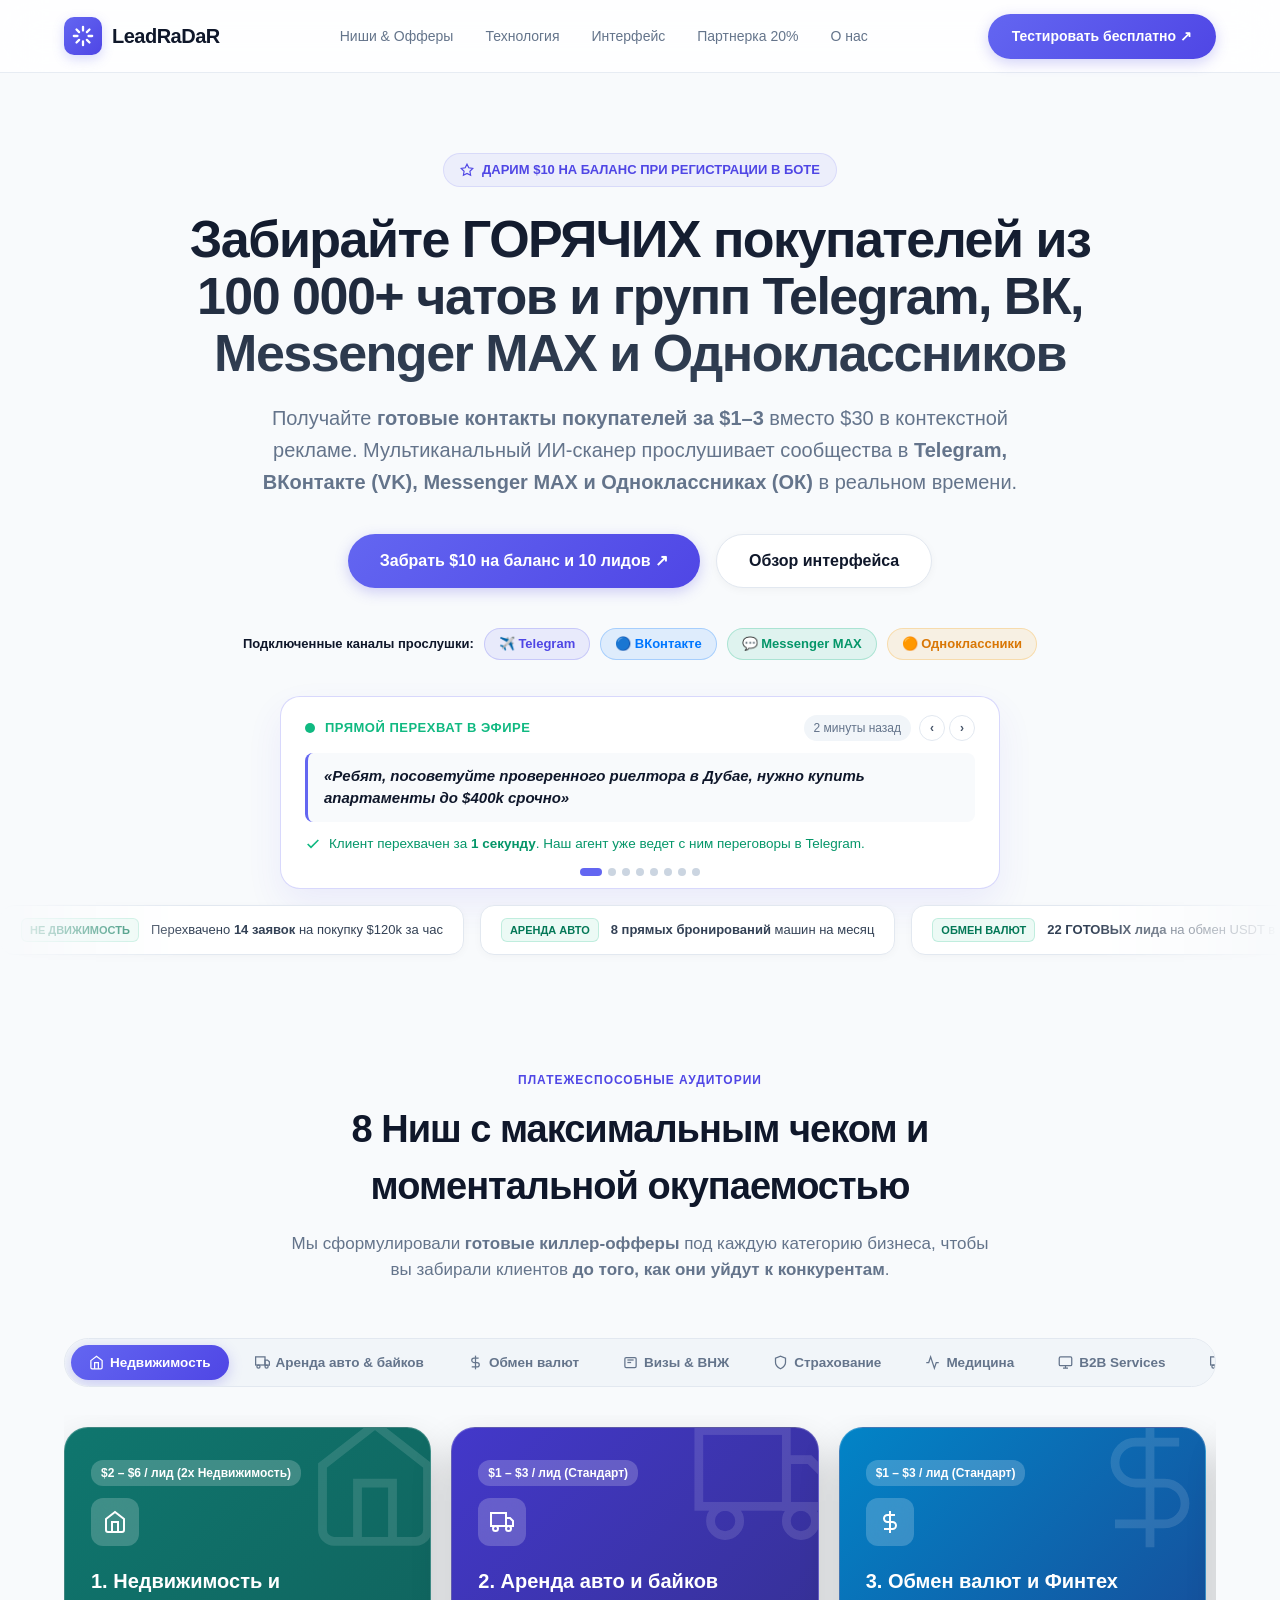
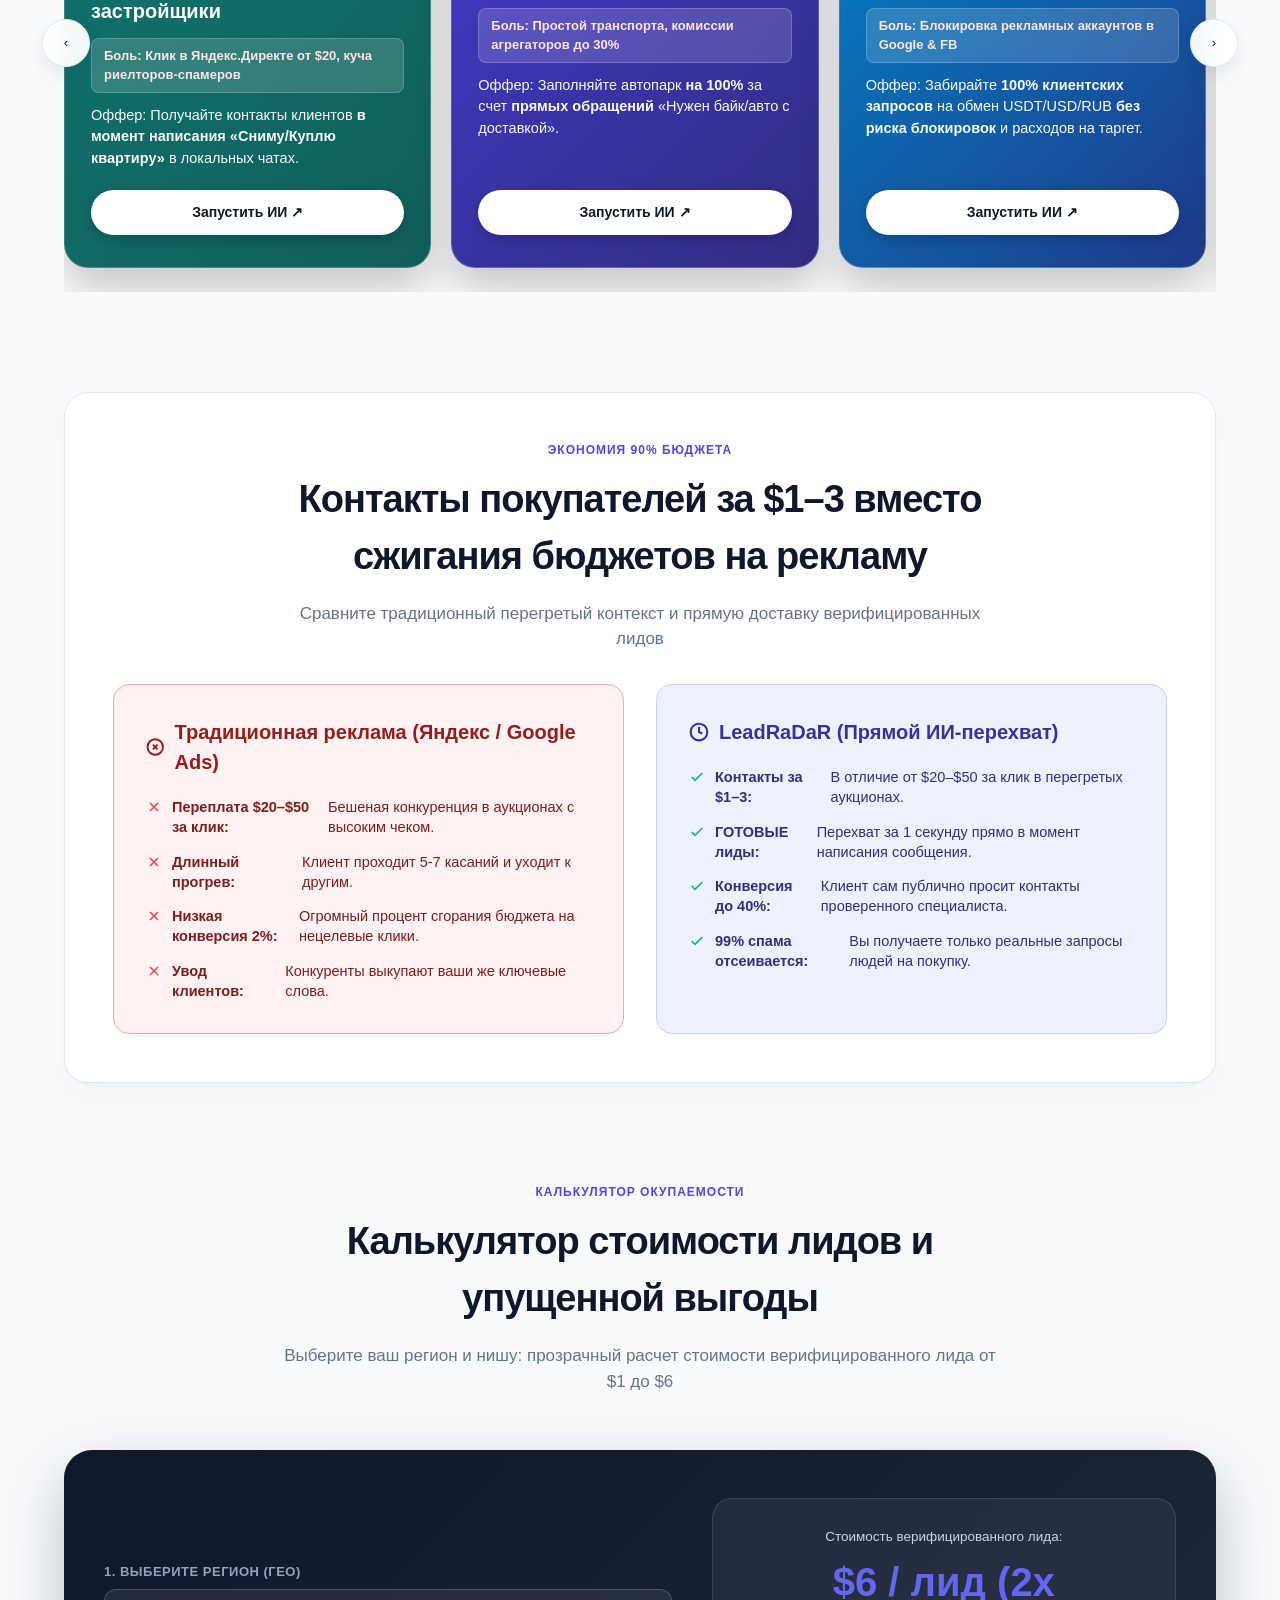
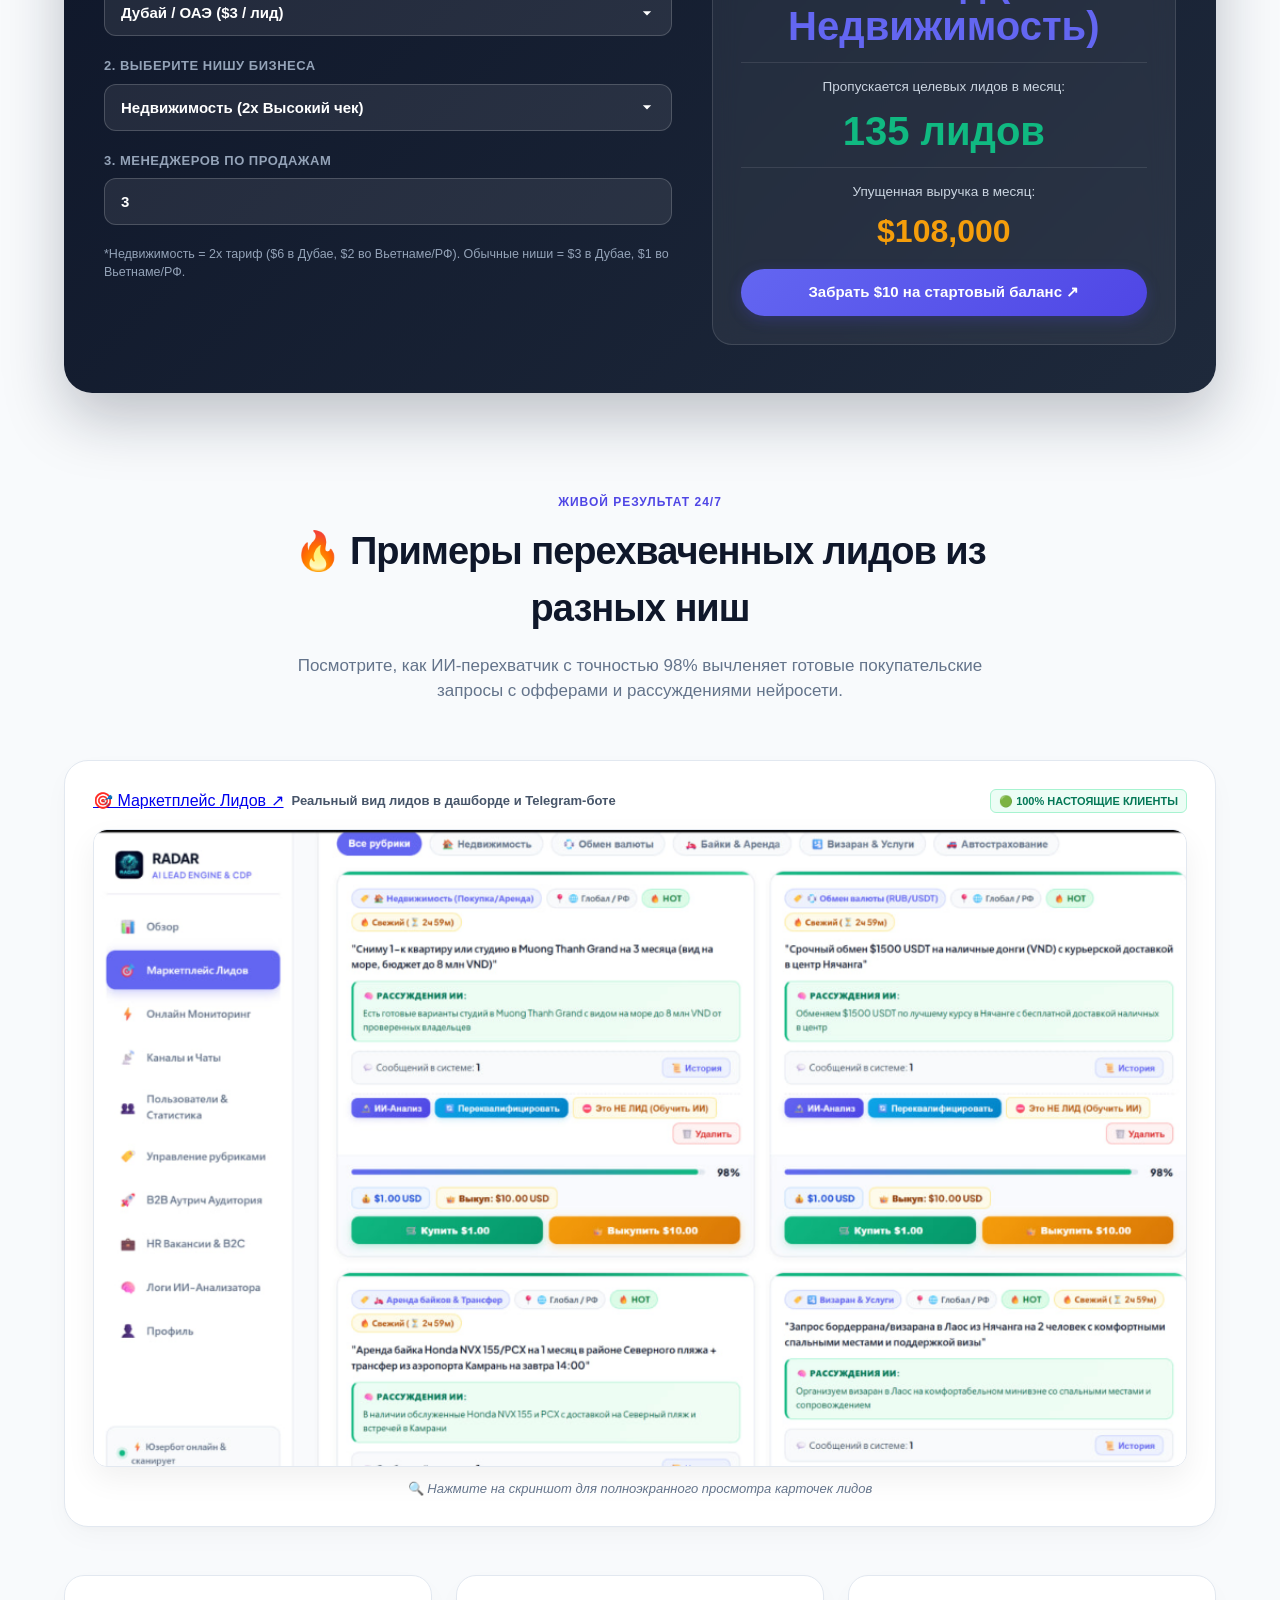
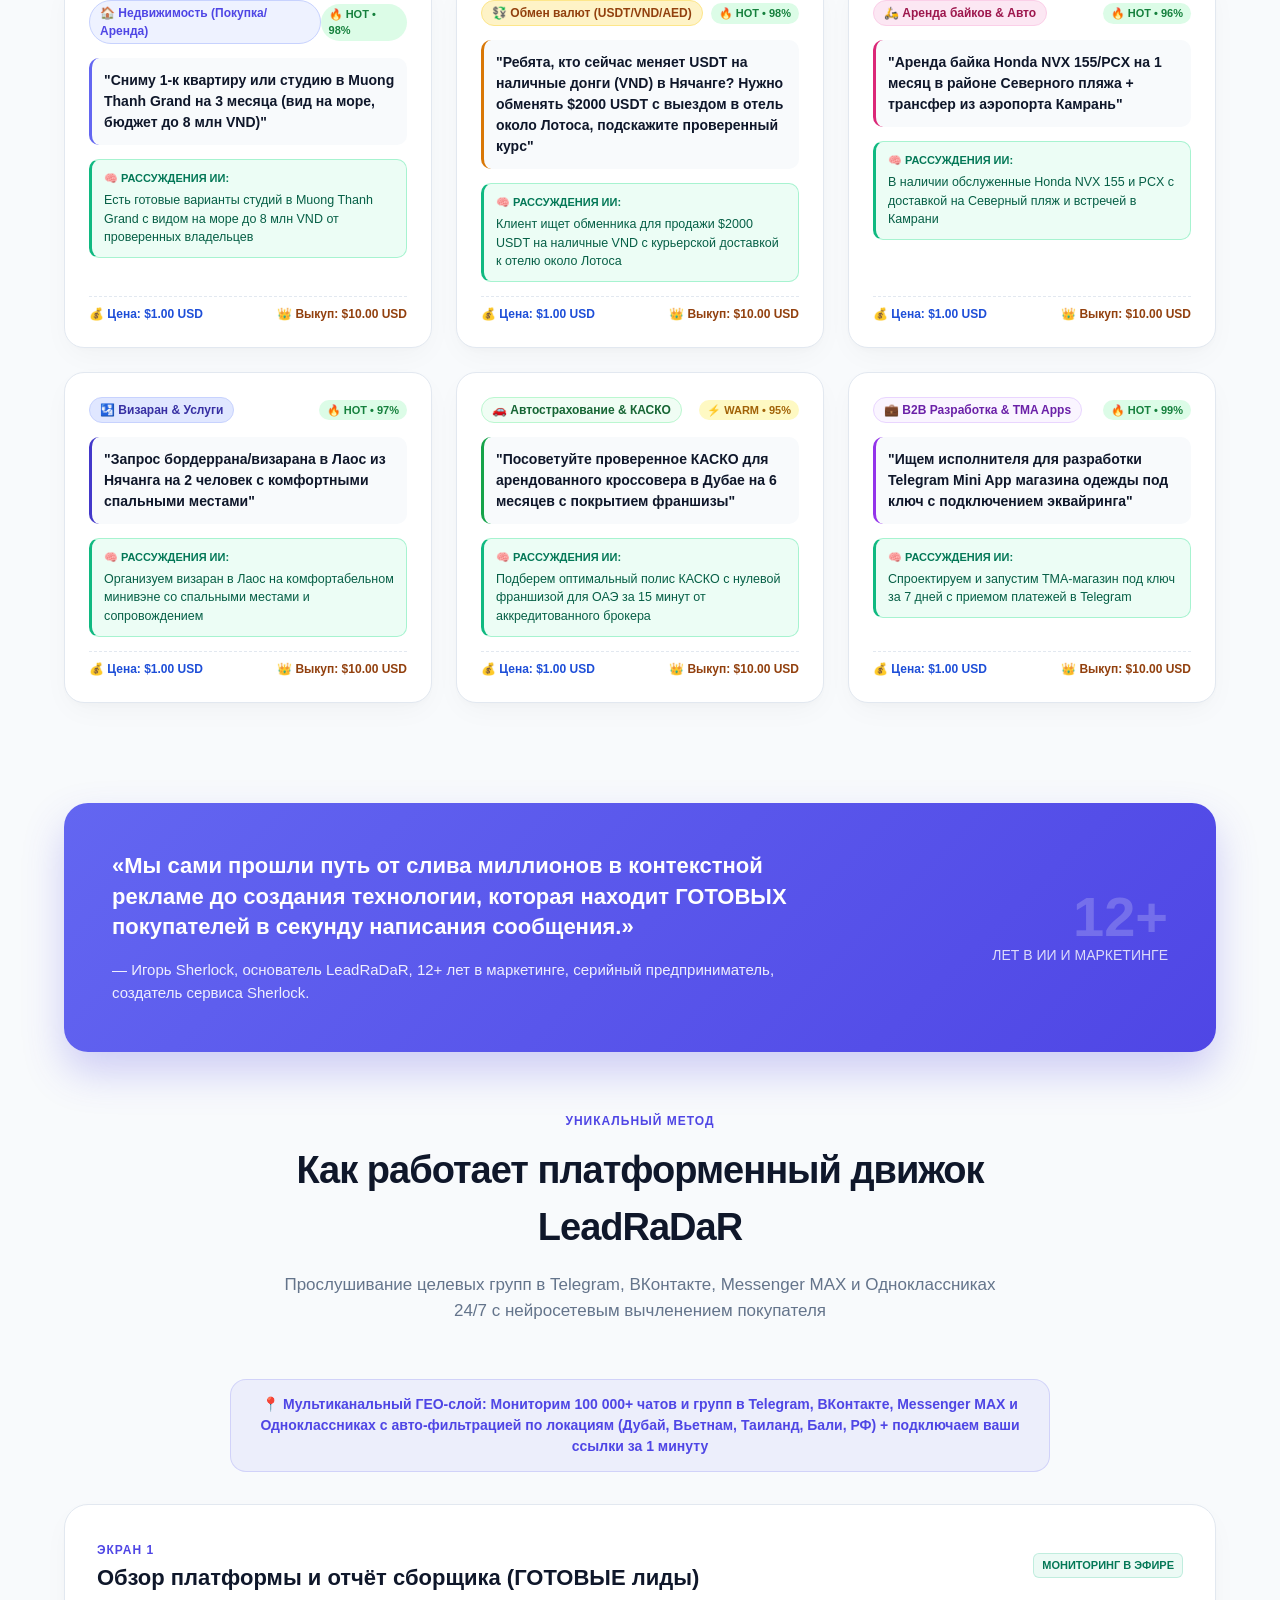
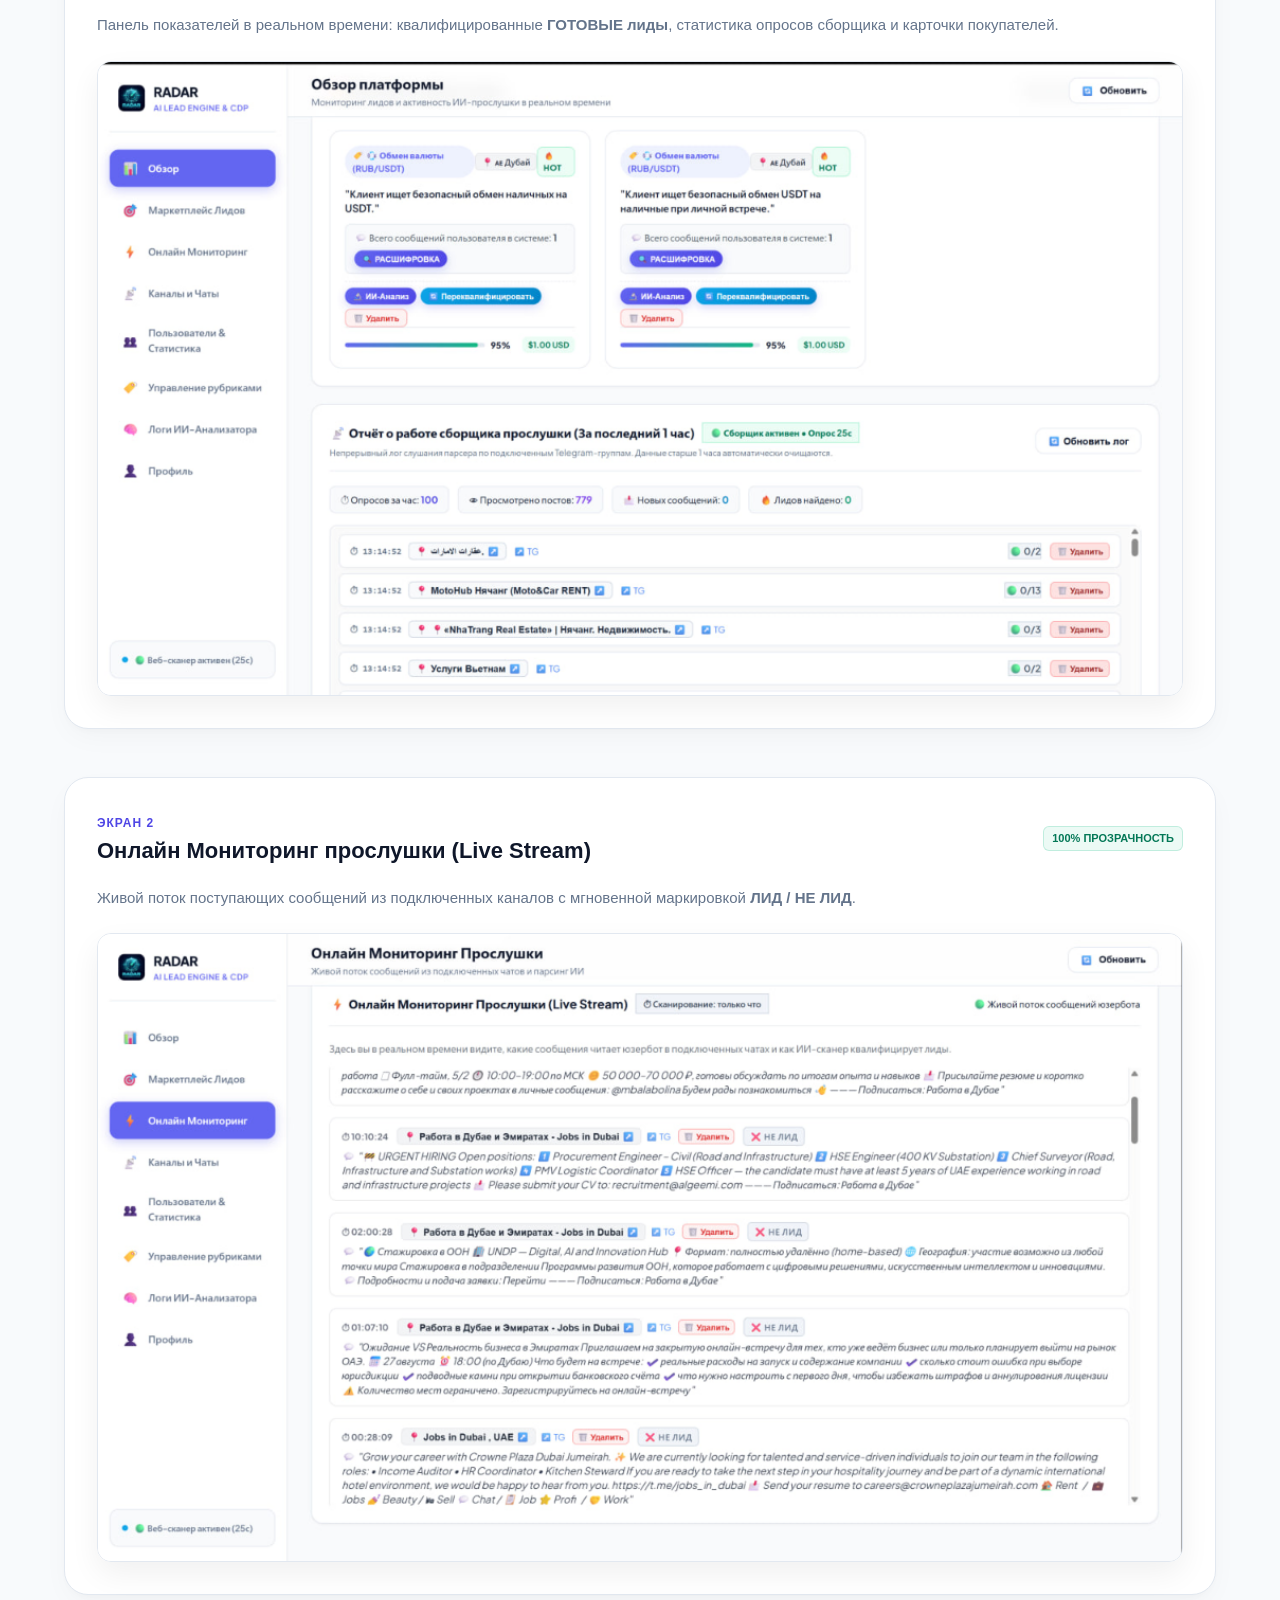
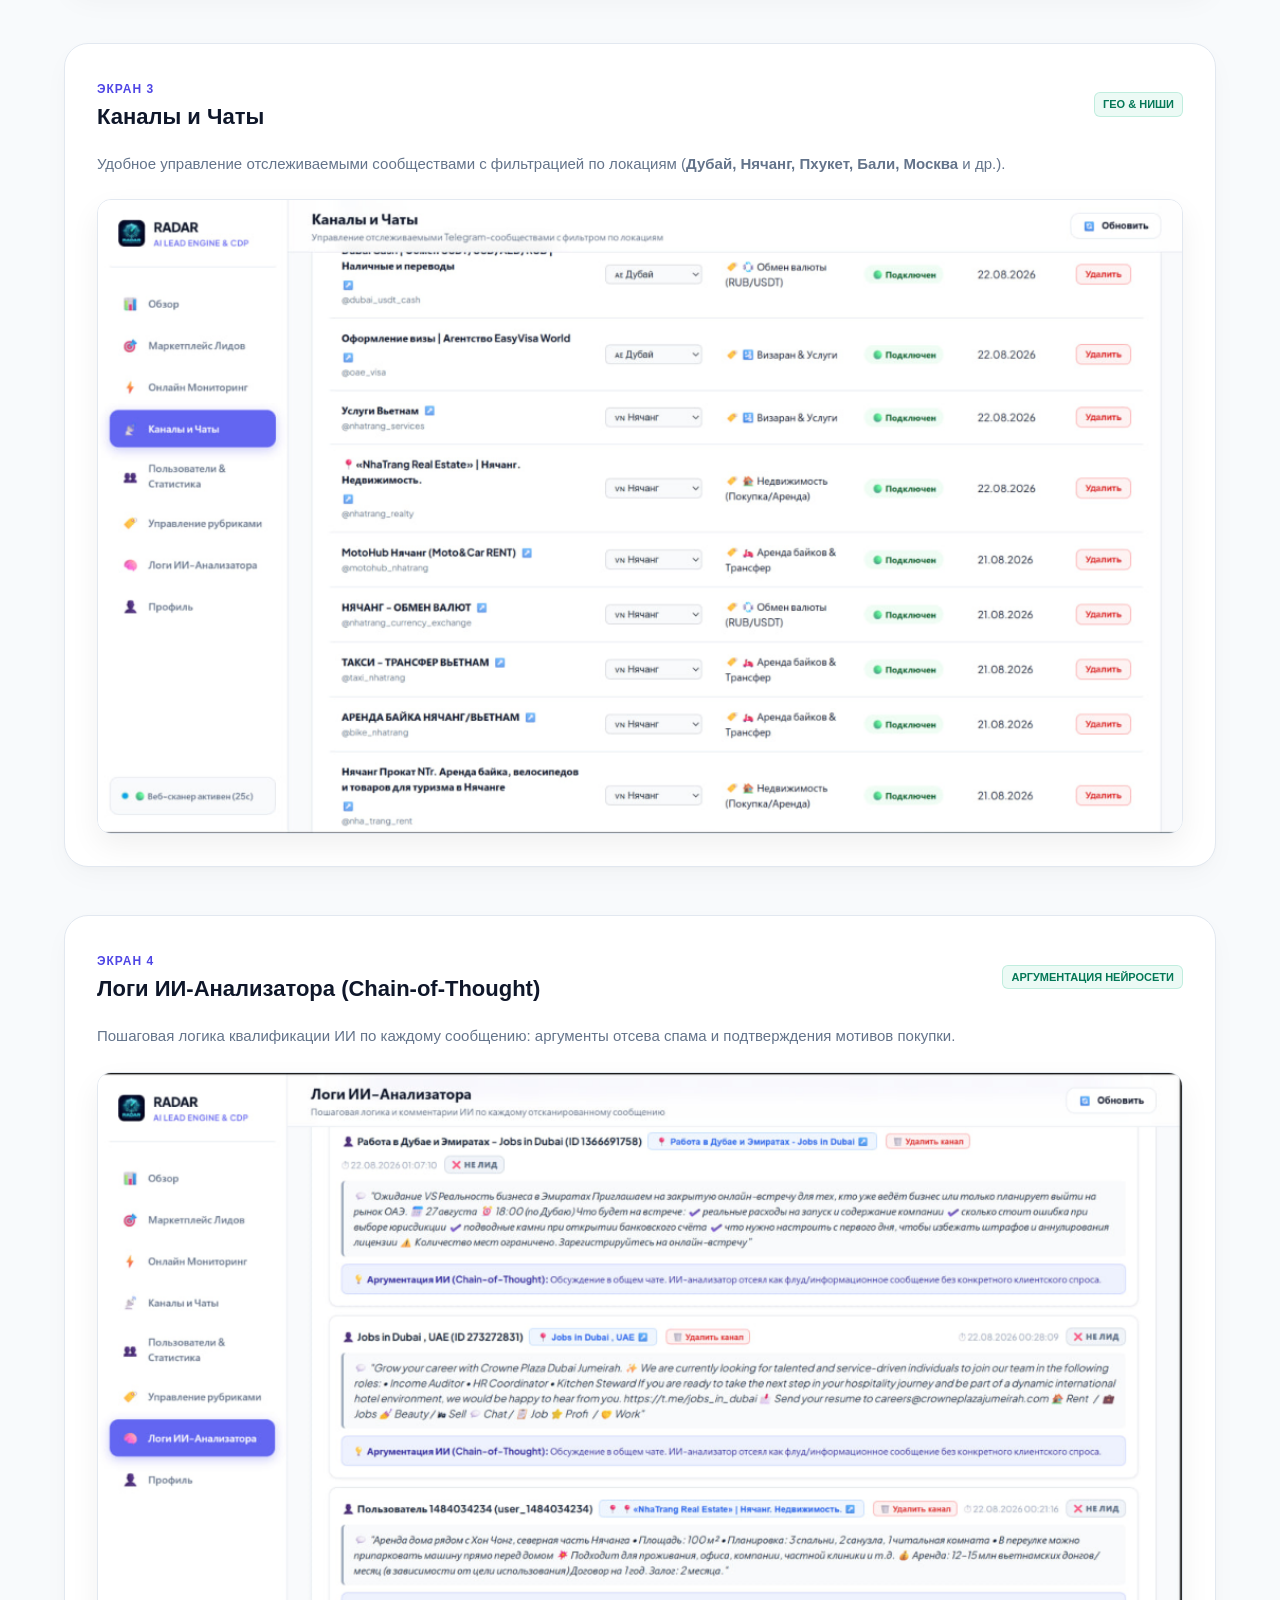
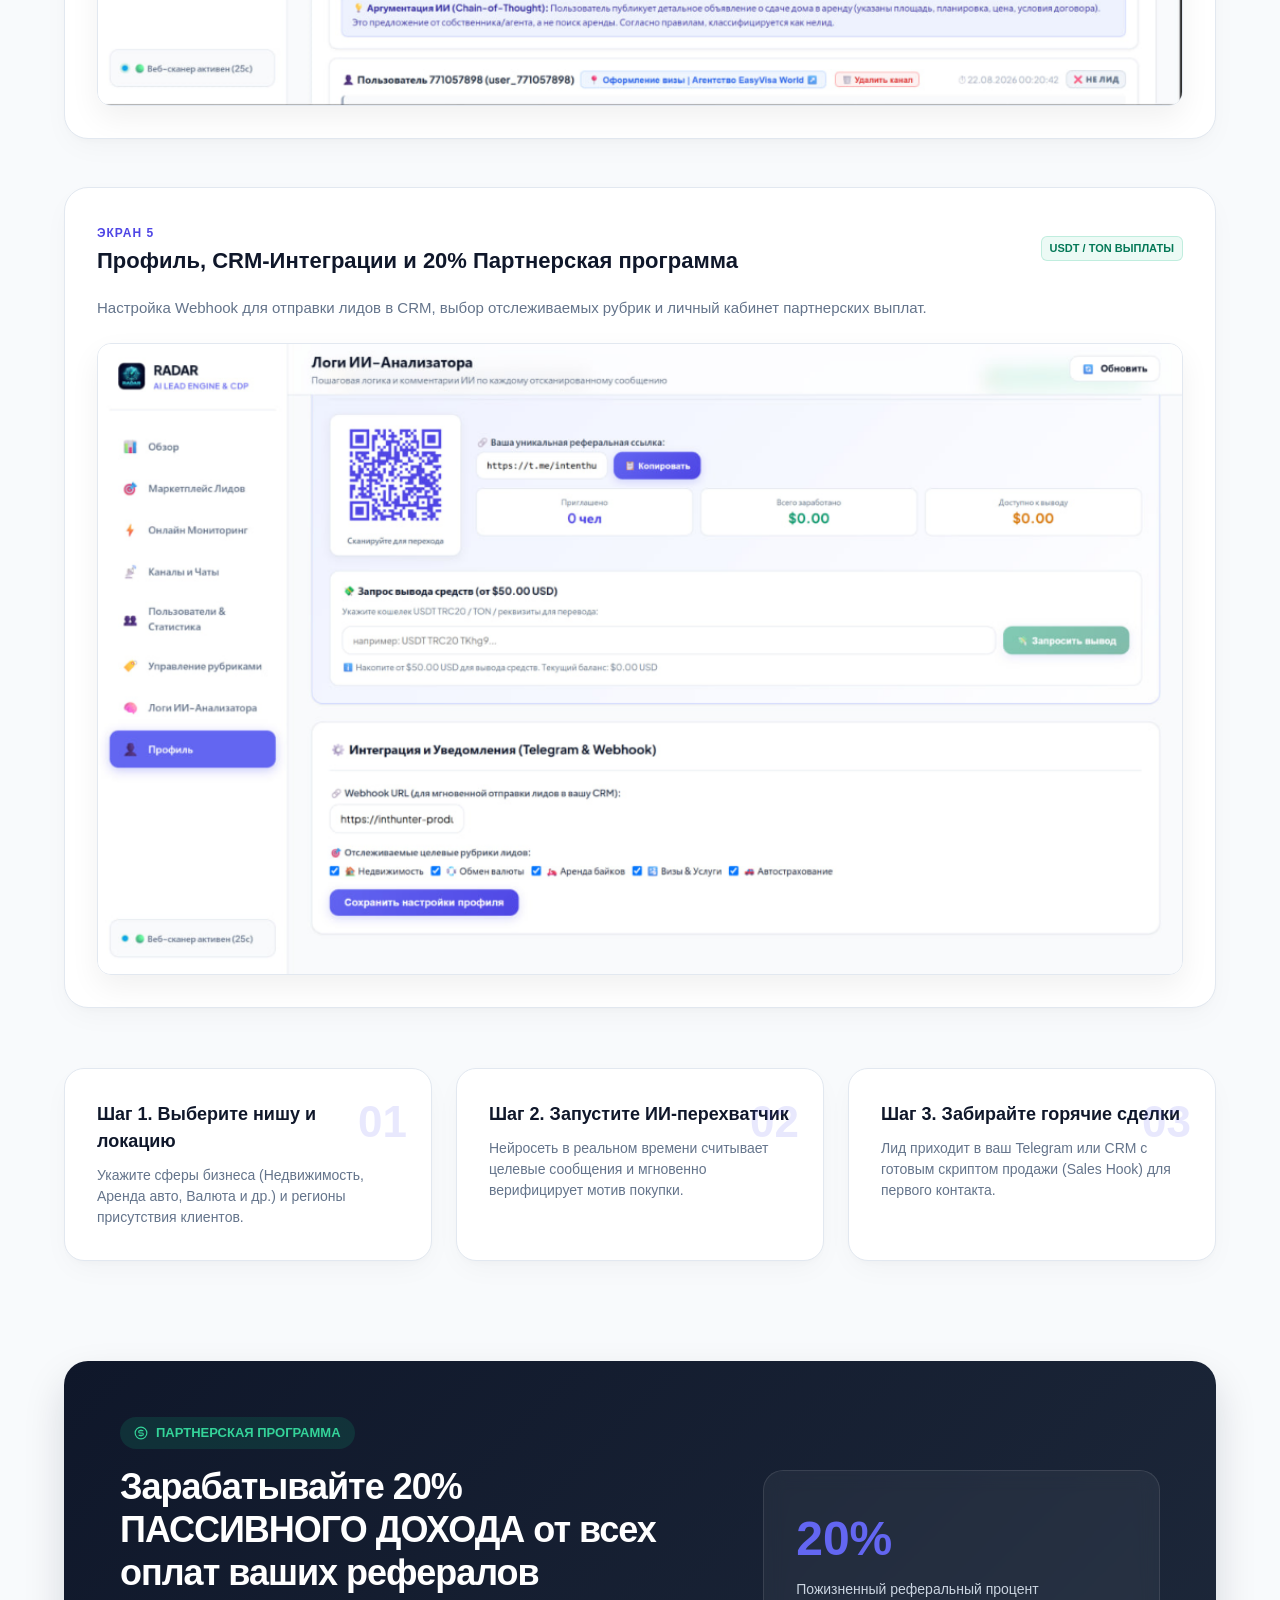
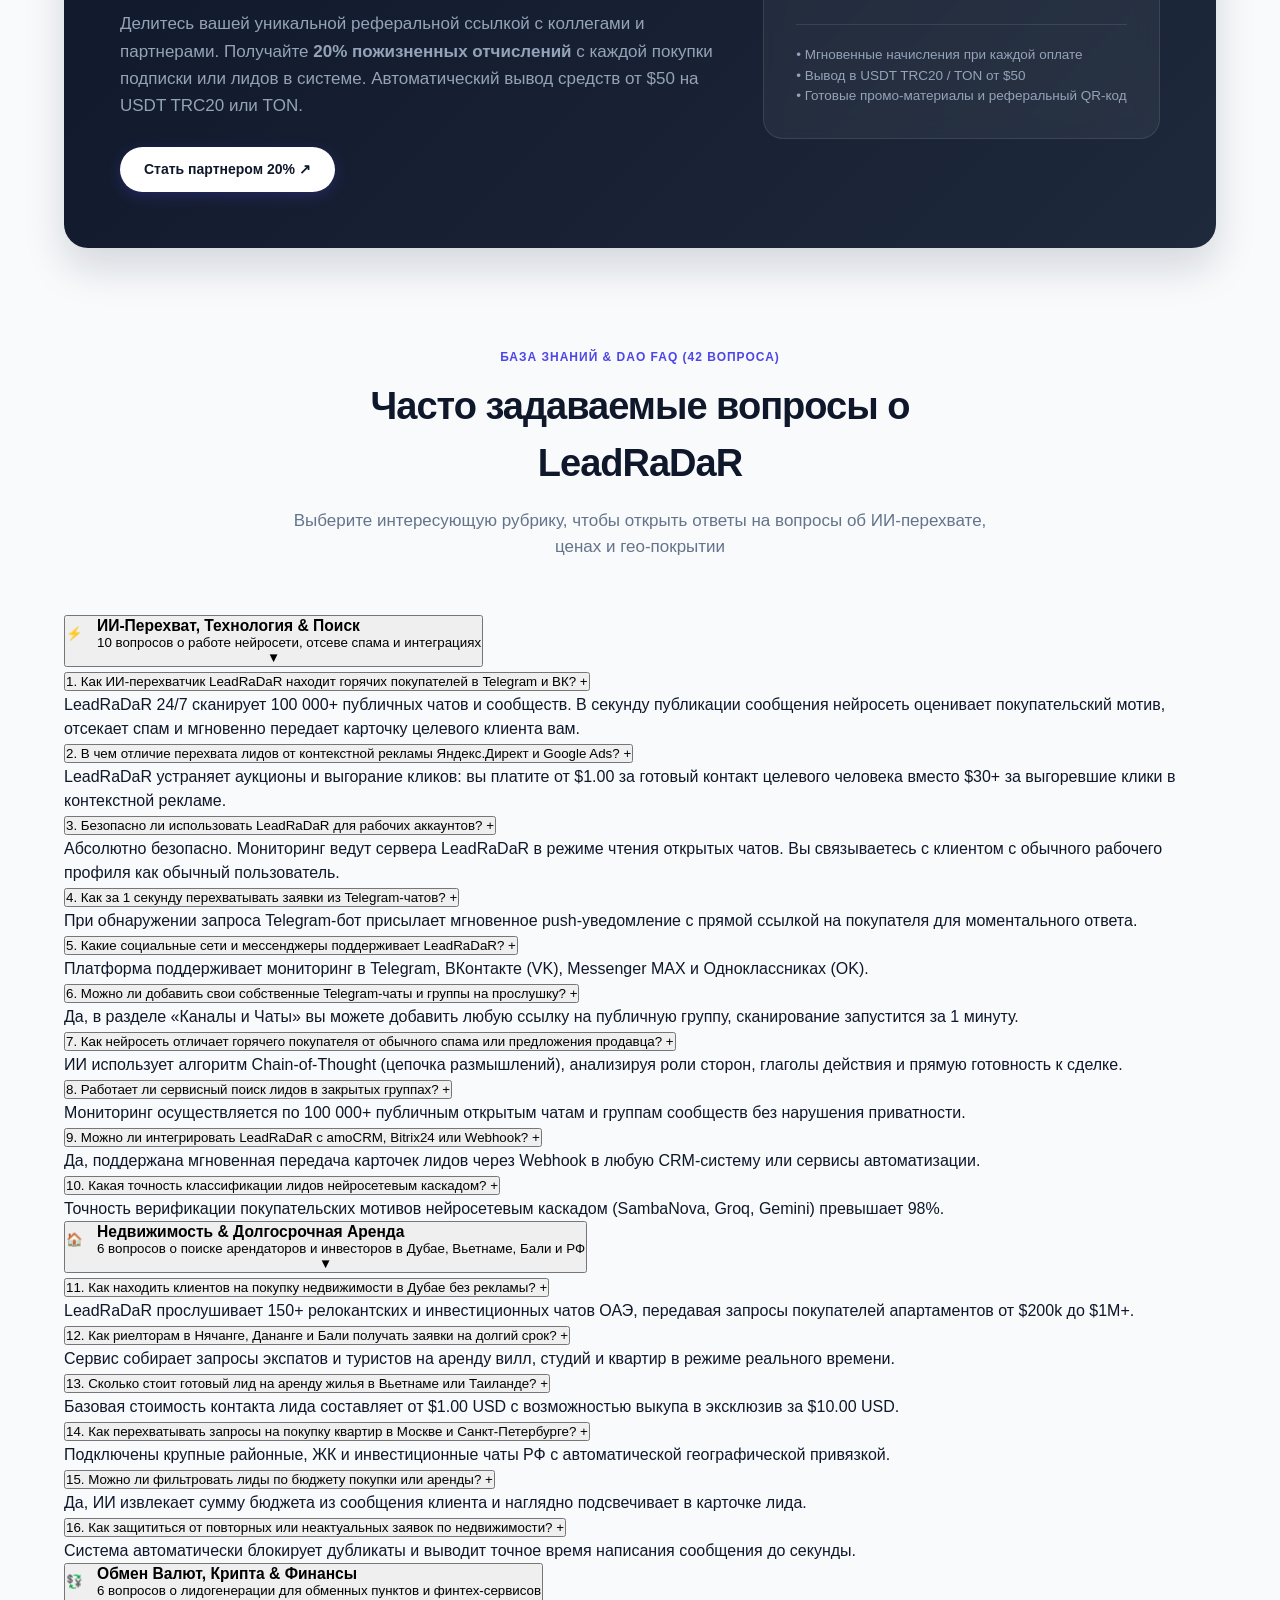
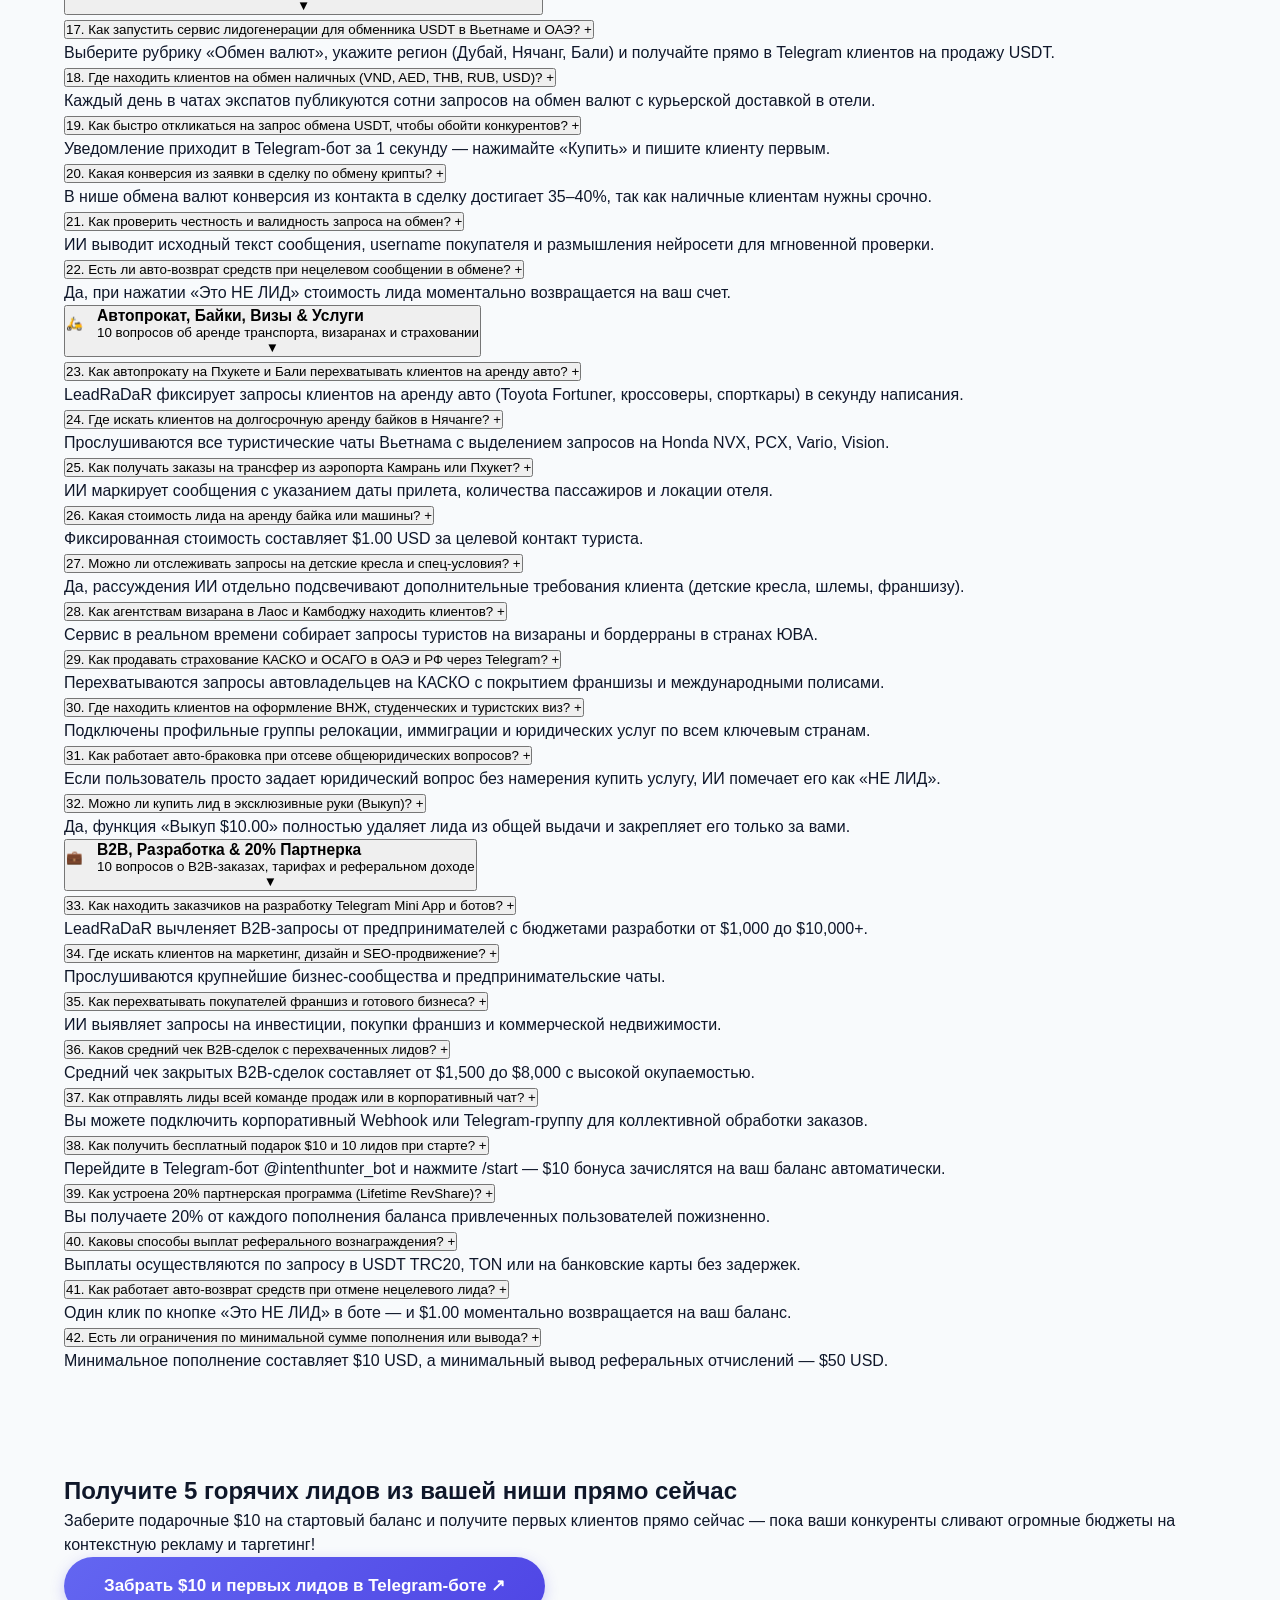
==== static/landing.html @ 6715fcda "feat(landing): replace oval tabs with 5-category hierarchical accordion, optimize mobile iOS pill ba" ====
<!DOCTYPE html>
<html lang="ru">
<head>
  <meta charset="UTF-8">
  <meta name="viewport" content="width=device-width, initial-scale=1.0">
  <title>LeadRaDaR — ИИ-Движок перехвата горячих покупателей | CDP Platform</title>
  <meta name="description" content="Перехватывайте готовых покупателей в Telegram, ВК и MAX с помощью искусственного интеллекта. Голубой Океан для вашего бизнеса без затрат на рекламу.">

  <!-- OpenGraph Social Preview Meta Tags -->
  <meta property="og:site_name" content="LeadRaDaR">
  <meta property="og:type" content="website">
  <meta property="og:url" content="https://leadradar.win/landing">
  <meta property="og:title" content="LeadRaDaR — ИИ-Движок перехвата горячих покупателей | CDP Platform">
  <meta property="og:description" content="Перехватывайте готовых покупателей в Telegram, ВК и MAX с помощью искусственного интеллекта. Голубой Океан для вашего бизнеса без затрат на рекламу.">
  <meta property="og:image" content="https://leadradar.win/static/images/og_preview.png">
  <meta property="og:image:secure_url" content="https://leadradar.win/static/images/og_preview.png">
  <meta property="og:image:type" content="image/png">
  <meta property="og:image:width" content="1200">
  <meta property="og:image:height" content="630">
  <meta name="vk:image" content="https://leadradar.win/static/images/og_preview.png">

  <!-- Twitter Card Preview Meta Tags -->
  <meta name="twitter:card" content="summary_large_image">
  <meta name="twitter:url" content="https://leadradar.win/landing">
  <meta name="twitter:title" content="LeadRaDaR — ИИ-Движок перехвата горячих покупателей | CDP Platform">
  <meta name="twitter:description" content="Перехватывайте готовых покупателей в Telegram, ВК и MAX с помощью искусственного интеллекта. Голубой Океан для вашего бизнеса без затрат на рекламу.">
  <meta name="twitter:image" content="https://leadradar.win/static/images/og_preview.png">

  <!-- SEO Canonical & Favicon -->
  <link rel="canonical" href="https://leadradar.win/landing">
  <link rel="icon" type="image/png" href="/static/images/logo.png">

  <!-- GEO & Schema.org JSON-LD Graph -->
  <script type="application/ld+json">
{
  "@context": "https://schema.org",
  "@graph": [
    {
      "@type": "Organization",
      "@id": "https://leadradar.win/#organization",
      "name": "LeadRaDaR",
      "url": "https://leadradar.win/",
      "logo": "https://leadradar.win/static/images/og_preview.png",
      "description": "Платформенный ИИ-движок реального времени для мониторинга, квалификации и перехвата горячих покупателей в Telegram, ВКонтакте, MAX и ОК по всему миру (Дубай, Вьетнам, Бали, Таиланд, РФ).",
      "sameAs": [
        "https://t.me/intenthunter_bot"
      ]
    },
    {
      "@type": "Service",
      "@id": "https://leadradar.win/#service",
      "name": "ИИ-Перехватчик Горячих Покупателей",
      "provider": {
        "@id": "https://leadradar.win/#organization"
      },
      "serviceType": "Lead Generation & CDP Platform",
      "areaServed": [
        "Worldwide",
        "Dubai (UAE)",
        "Vietnam (Nha Trang, Da Nang)",
        "Thailand (Phuket)",
        "Indonesia (Bali)",
        "Georgia (Tbilisi)",
        "Russia"
      ],
      "description": "Технология Голубого Океана для вычленения готовых лидов в секунду написания сообщения без расходов на рекламные аукционы."
    },
    {
      "@type": "FAQPage",
      "@id": "https://leadradar.win/#faq",
      "mainEntity": [
        {
          "@type": "Question",
          "name": "1. Как ИИ-перехватчик LeadRaDaR находит горячих покупателей в Telegram и ВК?",
          "acceptedAnswer": {
            "@type": "Answer",
            "text": "LeadRaDaR 24/7 сканирует 100 000+ публичных чатов и сообществ. В секунду публикации сообщения нейросеть оценивает покупательский мотив, отсекает спам и мгновенно передает карточку целевого клиента вам."
          }
        },
        {
          "@type": "Question",
          "name": "2. В чем отличие перехвата лидов от контекстной рекламы Яндекс.Директ и Google Ads?",
          "acceptedAnswer": {
            "@type": "Answer",
            "text": "LeadRaDaR устраняет аукционы и выгорание кликов: вы платите от $1.00 за готовый контакт целевого человека вместо $30+ за выгоревшие клики в контекстной рекламе."
          }
        },
        {
          "@type": "Question",
          "name": "3. Безопасно ли использовать LeadRaDaR для рабочих аккаунтов?",
          "acceptedAnswer": {
            "@type": "Answer",
            "text": "Абсолютно безопасно. Мониторинг ведут сервера LeadRaDaR в режиме чтения открытых чатов. Вы связываетесь с клиентом с обычного рабочего профиля как обычный пользователь."
          }
        },
        {
          "@type": "Question",
          "name": "4. Как за 1 секунду перехватывать заявки из Telegram-чатов?",
          "acceptedAnswer": {
            "@type": "Answer",
            "text": "При обнаружении запроса Telegram-бот присылает мгновенное push-уведомление с прямой ссылкой на покупателя для моментального ответа."
          }
        },
        {
          "@type": "Question",
          "name": "5. Какие социальные сети и мессенджеры поддерживает LeadRaDaR?",
          "acceptedAnswer": {
            "@type": "Answer",
            "text": "Платформа поддерживает мониторинг в Telegram, ВКонтакте (VK), Messenger MAX и Одноклассниках (OK)."
          }
        },
        {
          "@type": "Question",
          "name": "6. Можно ли добавить свои собственные Telegram-чаты и группы на прослушку?",
          "acceptedAnswer": {
            "@type": "Answer",
            "text": "Да, в разделе «Каналы и Чаты» вы можете добавить любую ссылку на публичную группу, сканирование запустится за 1 минуту."
          }
        },
        {
          "@type": "Question",
          "name": "7. Как нейросеть отличает горячего покупателя от обычного спама или предложения продавца?",
          "acceptedAnswer": {
            "@type": "Answer",
            "text": "ИИ использует алгоритм Chain-of-Thought (цепочка размышлений), анализируя роли сторон, глаголы действия и прямую готовность к сделке."
          }
        },
        {
          "@type": "Question",
          "name": "8. Работает ли сервисный поиск лидов в закрытых группах?",
          "acceptedAnswer": {
            "@type": "Answer",
            "text": "Мониторинг осуществляется по 100 000+ публичным открытым чатам и группам сообществ без нарушения приватности."
          }
        },
        {
          "@type": "Question",
          "name": "9. Можно ли интегрировать LeadRaDaR с amoCRM, Bitrix24 или Webhook?",
          "acceptedAnswer": {
            "@type": "Answer",
            "text": "Да, поддержана мгновенная передача карточек лидов через Webhook в любую CRM-систему или сервисы автоматизации."
          }
        },
        {
          "@type": "Question",
          "name": "10. Какая точность классификации лидов нейросетевым каскадом?",
          "acceptedAnswer": {
            "@type": "Answer",
            "text": "Точность верификации покупательских мотивов нейросетевым каскадом (SambaNova, Groq, Gemini) превышает 98%."
          }
        },
        {
          "@type": "Question",
          "name": "11. Как находить клиентов на покупку недвижимости в Дубае без рекламы?",
          "acceptedAnswer": {
            "@type": "Answer",
            "text": "LeadRaDaR прослушивает 150+ релокантских и инвестиционных чатов ОАЭ, передавая запросы покупателей апартаментов от $200k до $1M+."
          }
        },
        {
          "@type": "Question",
          "name": "12. Как риелторам в Нячанге, Дананге и Бали получать заявки на долгий срок?",
          "acceptedAnswer": {
            "@type": "Answer",
            "text": "Сервис собирает запросы экспатов и туристов на аренду вилл, студий и квартир в режиме реального времени."
          }
        },
        {
          "@type": "Question",
          "name": "13. Сколько стоит готовый лид на аренду жилья в Вьетнаме или Таиланде?",
          "acceptedAnswer": {
            "@type": "Answer",
            "text": "Базовая стоимость контакта лида составляет от $1.00 USD с возможностью выкупа в эксклюзив за $10.00 USD."
          }
        },
        {
          "@type": "Question",
          "name": "14. Как перехватывать запросы на покупку квартир в Москве и Санкт-Петербурге?",
          "acceptedAnswer": {
            "@type": "Answer",
            "text": "Подключены крупные районные, ЖК и инвестиционные чаты РФ с автоматической географической привязкой."
          }
        },
        {
          "@type": "Question",
          "name": "15. Можно ли фильтровать лиды по бюджету покупки или аренды?",
          "acceptedAnswer": {
            "@type": "Answer",
            "text": "Да, ИИ извлекает сумму бюджета из сообщения клиента и наглядно подсвечивает в карточке лида."
          }
        },
        {
          "@type": "Question",
          "name": "16. Как защититься от повторных или неактуальных заявок по недвижимости?",
          "acceptedAnswer": {
            "@type": "Answer",
            "text": "Система автоматически блокирует дубликаты и выводит точное время написания сообщения до секунды."
          }
        },
        {
          "@type": "Question",
          "name": "17. Как запустить сервис лидогенерации для обменника USDT в Вьетнаме и ОАЭ?",
          "acceptedAnswer": {
            "@type": "Answer",
            "text": "Выберите рубрику «Обмен валют», укажите регион (Дубай, Нячанг, Бали) и получайте прямо в Telegram клиентов на продажу USDT."
          }
        },
        {
          "@type": "Question",
          "name": "18. Где находить клиентов на обмен наличных (VND, AED, THB, RUB, USD)?",
          "acceptedAnswer": {
            "@type": "Answer",
            "text": "Каждый день в чатах экспатов публикуются сотни запросов на обмен валют с курьерской доставкой в отели."
          }
        },
        {
          "@type": "Question",
          "name": "19. Как быстро откликаться на запрос обмена USDT, чтобы обойти конкурентов?",
          "acceptedAnswer": {
            "@type": "Answer",
            "text": "Уведомление приходит в Telegram-бот за 1 секунду — нажимайте «Купить» и пишите клиенту первым."
          }
        },
        {
          "@type": "Question",
          "name": "20. Какая конверсия из заявки в сделку по обмену крипты?",
          "acceptedAnswer": {
            "@type": "Answer",
            "text": "В нише обмена валют конверсия из контакта в сделку достигает 35–40%, так как наличные клиентам нужны срочно."
          }
        },
        {
          "@type": "Question",
          "name": "21. Как проверить честность и валидность запроса на обмен?",
          "acceptedAnswer": {
            "@type": "Answer",
            "text": "ИИ выводит исходный текст сообщения, username покупателя и размышления нейросети для мгновенной проверки."
          }
        },
        {
          "@type": "Question",
          "name": "22. Есть ли авто-возврат средств при нецелевом сообщении в обмене?",
          "acceptedAnswer": {
            "@type": "Answer",
            "text": "Да, при нажатии «Это НЕ ЛИД» стоимость лида моментально возвращается на ваш счет."
          }
        },
        {
          "@type": "Question",
          "name": "23. Как автопрокату на Пхукете и Бали перехватывать клиентов на аренду авто?",
          "acceptedAnswer": {
            "@type": "Answer",
            "text": "LeadRaDaR фиксирует запросы клиентов на аренду авто (Toyota Fortuner, кроссоверы, спорткары) в секунду написания."
          }
        },
        {
          "@type": "Question",
          "name": "24. Где искать клиентов на долгосрочную аренду байков в Нячанге?",
          "acceptedAnswer": {
            "@type": "Answer",
            "text": "Прослушиваются все туристические чаты Вьетнама с выделением запросов на Honda NVX, PCX, Vario, Vision."
          }
        },
        {
          "@type": "Question",
          "name": "25. Как получать заказы на трансфер из аэропорта Камрань или Пхукет?",
          "acceptedAnswer": {
            "@type": "Answer",
            "text": "ИИ маркирует сообщения с указанием даты прилета, количества пассажиров и локации отеля."
          }
        },
        {
          "@type": "Question",
          "name": "26. Какая стоимость лида на аренду байка или машины?",
          "acceptedAnswer": {
            "@type": "Answer",
            "text": "Фиксированная стоимость составляет $1.00 USD за целевой контакт туриста."
          }
        },
        {
          "@type": "Question",
          "name": "27. Можно ли отслеживать запросы на детские кресла и спец-условия?",
          "acceptedAnswer": {
            "@type": "Answer",
            "text": "Да, рассуждения ИИ отдельно подсвечивают дополнительные требования клиента (детские кресла, шлемы, франшизу)."
          }
        },
        {
          "@type": "Question",
          "name": "28. Как агентствам визарана в Лаос и Камбоджу находить клиентов?",
          "acceptedAnswer": {
            "@type": "Answer",
            "text": "Сервис в реальном времени собирает запросы туристов на визараны и бордерраны в странах ЮВА."
          }
        },
        {
          "@type": "Question",
          "name": "29. Как продавать страхование КАСКО и ОСАГО в ОАЭ и РФ через Telegram?",
          "acceptedAnswer": {
            "@type": "Answer",
            "text": "Перехватываются запросы автовладельцев на КАСКО с покрытием франшизы и международными полисами."
          }
        },
        {
          "@type": "Question",
          "name": "30. Где находить клиентов на оформление ВНЖ, студенческих и туристских виз?",
          "acceptedAnswer": {
            "@type": "Answer",
            "text": "Подключены профильные группы релокации, иммиграции и юридических услуг по всем ключевым странам."
          }
        },
        {
          "@type": "Question",
          "name": "31. Как работает авто-браковка при отсеве общеюридических вопросов?",
          "acceptedAnswer": {
            "@type": "Answer",
            "text": "Если пользователь просто задает юридический вопрос без намерения купить услугу, ИИ помечает его как «НЕ ЛИД»."
          }
        },
        {
          "@type": "Question",
          "name": "32. Можно ли купить лид в эксклюзивные руки (Выкуп)?",
          "acceptedAnswer": {
            "@type": "Answer",
            "text": "Да, функция «Выкуп $10.00» полностью удаляет лида из общей выдачи и закрепляет его только за вами."
          }
        },
        {
          "@type": "Question",
          "name": "33. Как находить заказчиков на разработку Telegram Mini App и ботов?",
          "acceptedAnswer": {
            "@type": "Answer",
            "text": "LeadRaDaR вычленяет B2B-запросы от предпринимателей с бюджетами разработки от $1,000 до $10,000+."
          }
        },
        {
          "@type": "Question",
          "name": "34. Где искать клиентов на маркетинг, дизайн и SEO-продвижение?",
          "acceptedAnswer": {
            "@type": "Answer",
            "text": "Прослушиваются крупнейшие бизнес-сообщества и предпринимательские чаты."
          }
        },
        {
          "@type": "Question",
          "name": "35. Как перехватывать покупателей франшиз и готового бизнеса?",
          "acceptedAnswer": {
            "@type": "Answer",
            "text": "ИИ выявляет запросы на инвестиции, покупки франшиз и коммерческой недвижимости."
          }
        },
        {
          "@type": "Question",
          "name": "36. Каков средний чек B2B-сделок с перехваченных лидов?",
          "acceptedAnswer": {
            "@type": "Answer",
            "text": "Средний чек закрытых B2B-сделок составляет от $1,500 до $8,000 с высокой окупаемостью."
          }
        },
        {
          "@type": "Question",
          "name": "37. Как отправлять лиды всей команде продаж или в корпоративный чат?",
          "acceptedAnswer": {
            "@type": "Answer",
            "text": "Вы можете подключить корпоративный Webhook или Telegram-группу для коллективной обработки заказов."
          }
        },
        {
          "@type": "Question",
          "name": "38. Как получить бесплатный подарок $10 и 10 лидов при старте?",
          "acceptedAnswer": {
            "@type": "Answer",
            "text": "Перейдите в Telegram-бот @intenthunter_bot и нажмите /start — $10 бонуса зачислятся на ваш баланс автоматически."
          }
        },
        {
          "@type": "Question",
          "name": "39. Как устроена 20% партнерская программа (Lifetime RevShare)?",
          "acceptedAnswer": {
            "@type": "Answer",
            "text": "Вы получаете 20% от каждого пополнения баланса привлеченных пользователей пожизненно."
          }
        },
        {
          "@type": "Question",
          "name": "40. Каковы способы выплат реферального вознаграждения?",
          "acceptedAnswer": {
            "@type": "Answer",
            "text": "Выплаты осуществляются по запросу в USDT TRC20, TON или на банковские карты без задержек."
          }
        },
        {
          "@type": "Question",
          "name": "41. Как работает авто-возврат средств при отмене нецелевого лида?",
          "acceptedAnswer": {
            "@type": "Answer",
            "text": "Один клик по кнопке «Это НЕ ЛИД» в боте — и $1.00 моментально возвращается на ваш баланс."
          }
        },
        {
          "@type": "Question",
          "name": "42. Есть ли ограничения по минимальной сумме пополнения или вывода?",
          "acceptedAnswer": {
            "@type": "Answer",
            "text": "Минимальное пополнение составляет $10 USD, а минимальный вывод реферальных отчислений — $50 USD."
          }
        }
      ]
    }
  ]
}
  </script>
  
  <style>
    /* ─────────────────────────────────────────────────────────────────────────
       APPLE DESIGN SYSTEM & ADMIN COLOR SCHEME
       Primary: Indigo / Purple-Blue gradient (#6366F1 -> #4F46E5)
       Background: Light Slate (#F8FAFC / #FFFFFF)
       Text: Dark Charcoal (#111827) & Muted Gray (#6B7280)
       Accent Lead: Emerald (#10B981)
    ───────────────────────────────────────────────────────────────────────── */
    :root {
      --font-apple: -apple-system, BlinkMacSystemFont, "SF Pro Display", "SF Pro Text", "Helvetica Neue", sans-serif;
      --bg-main: #F8FAFC;
      --bg-card: #FFFFFF;
      --bg-alt: #F1F5F9;
      --text-main: #0F172A;
      --text-muted: #64748B;
      --primary: #4F46E5;
      --primary-light: #6366F1;
      --primary-gradient: linear-gradient(135deg, #6366F1 0%, #4F46E5 100%);
      --emerald: #10B981;
      --emerald-bg: rgba(16, 185, 129, 0.08);
      --border-color: #E2E8F0;
      --border-radius-card: 20px;
      --border-radius-pill: 980px;
      --shadow-apple: 0 10px 30px -5px rgba(0, 0, 0, 0.04), 0 4px 6px -2px rgba(0, 0, 0, 0.02);
      --shadow-hover: 0 20px 40px -10px rgba(79, 70, 229, 0.12), 0 8px 10px -6px rgba(0, 0, 0, 0.04);
    }

    * {
      box-sizing: border-box;
      margin: 0;
      padding: 0;
      font-family: var(--font-apple);
      -webkit-font-smoothing: antialiased;
      -moz-osx-font-smoothing: grayscale;
    }

    html {
      scroll-behavior: smooth;
      background-color: var(--bg-main);
      color: var(--text-main);
    }

    body {
      overflow-x: hidden;
      line-height: 1.5;
    }

    /* ── CONTAINER ───────────────────────────────────────────────────────── */
    .container {
      max-width: 1200px;
      margin: 0 auto;
      padding: 0 24px;
    }

    /* ── NAVIGATION (STICKY APPLE GLASS) ────────────────────────────────── */
    .header-nav {
      position: sticky;
      top: 0;
      z-index: 1000;
      background: rgba(255, 255, 255, 0.82);
      backdrop-filter: blur(20px);
      -webkit-backdrop-filter: blur(20px);
      border-bottom: 1px solid rgba(226, 232, 240, 0.8);
      transition: all 0.2s ease;
    }

    .nav-wrapper {
      display: flex;
      align-items: center;
      justify-content: space-between;
      height: 72px;
    }

    .brand-logo {
      display: flex;
      align-items: center;
      gap: 10px;
      text-decoration: none;
      color: var(--text-main);
      font-weight: 700;
      font-size: 20px;
      letter-spacing: -0.5px;
    }

    .brand-icon-box {
      width: 38px;
      height: 38px;
      border-radius: 10px;
      background: var(--primary-gradient);
      display: flex;
      align-items: center;
      justify-content: center;
      color: #fff;
      box-shadow: 0 4px 12px rgba(99, 102, 241, 0.25);
    }

    .nav-links {
      display: flex;
      gap: 32px;
      list-style: none;
    }

    .nav-links a {
      text-decoration: none;
      color: var(--text-muted);
      font-size: 14px;
      font-weight: 500;
      transition: color 0.2s ease;
    }

    .nav-links a:hover {
      color: var(--primary);
    }

    .btn-apple {
      display: inline-flex;
      align-items: center;
      justify-content: center;
      gap: 8px;
      background: var(--primary-gradient);
      color: #FFFFFF;
      text-decoration: none;
      padding: 12px 24px;
      border-radius: var(--border-radius-pill);
      font-size: 14px;
      font-weight: 600;
      box-shadow: 0 4px 14px rgba(79, 70, 229, 0.25);
      transition: all 0.25s cubic-bezier(0.16, 1, 0.3, 1);
      border: none;
      cursor: pointer;
    }

    .btn-apple:hover {
      transform: translateY(-2px);
      box-shadow: 0 8px 24px rgba(79, 70, 229, 0.35);
    }

    .btn-apple-secondary {
      background: #FFFFFF;
      color: var(--text-main);
      border: 1px solid var(--border-color);
      box-shadow: 0 2px 8px rgba(0, 0, 0, 0.04);
    }

    .btn-apple-secondary:hover {
      background: var(--bg-alt);
      box-shadow: 0 4px 12px rgba(0, 0, 0, 0.08);
    }

    /* ── HERO SECTION ────────────────────────────────────────────────────── */
    .hero {
      padding: 80px 0 60px;
      text-align: center;
    }

    .hero-badge {
      display: inline-flex;
      align-items: center;
      gap: 8px;
      padding: 6px 16px;
      border-radius: var(--border-radius-pill);
      background: rgba(99, 102, 241, 0.08);
      color: var(--primary);
      font-size: 13px;
      font-weight: 600;
      margin-bottom: 24px;
      border: 1px solid rgba(99, 102, 241, 0.15);
    }

    .hero-title {
      font-size: 52px;
      font-weight: 800;
      line-height: 1.1;
      letter-spacing: -1.5px;
      margin-bottom: 20px;
      max-width: 960px;
      margin-left: auto;
      margin-right: auto;
      background: linear-gradient(180deg, #0F172A 0%, #334155 100%);
      -webkit-background-clip: text;
      -webkit-text-fill-color: transparent;
    }

    .hero-subtitle {
      font-size: 20px;
      color: var(--text-muted);
      max-width: 760px;
      margin: 0 auto 36px;
      line-height: 1.6;
      font-weight: 400;
    }

    .hero-actions {
      display: flex;
      gap: 16px;
      justify-content: center;
      margin-bottom: 60px;
    }

    /* ── FOMO LIVE SCROLLER (APPLE CAROUSEL) ──────────────────────────────── */
    .fomo-wrapper {
      overflow: hidden;
      position: relative;
      padding: 16px 0;
      margin-bottom: 40px;
      mask-image: linear-gradient(to right, transparent, black 15%, black 85%, transparent);
      -webkit-mask-image: linear-gradient(to right, transparent, black 15%, black 85%, transparent);
    }

    .fomo-track {
      display: flex;
      gap: 16px;
      width: max-content;
      animation: scrollTrack 35s linear infinite;
    }

    .fomo-track:hover {
      animation-play-state: paused;
    }

    @keyframes scrollTrack {
      0% { transform: translateX(0); }
      100% { transform: translateX(-50%); }
    }

    .fomo-card {
      background: #FFFFFF;
      border: 1px solid var(--border-color);
      border-radius: 14px;
      padding: 12px 20px;
      display: flex;
      align-items: center;
      gap: 12px;
      box-shadow: 0 2px 8px rgba(0, 0, 0, 0.03);
      white-space: nowrap;
    }

    .fomo-tag {
      font-size: 11px;
      font-weight: 700;
      padding: 3px 8px;
      border-radius: 6px;
      background: var(--emerald-bg);
      color: #047857;
      border: 1px solid rgba(16, 185, 129, 0.2);
    }

    .fomo-text {
      font-size: 13px;
      font-weight: 500;
      color: #334155;
    }

    /* ── SECTION HEADINGS ────────────────────────────────────────────────── */
    .section-header {
      text-align: center;
      max-width: 720px;
      margin: 0 auto 56px;
    }

    .section-tag {
      font-size: 12px;
      font-weight: 700;
      text-transform: uppercase;
      letter-spacing: 1px;
      color: var(--primary);
      margin-bottom: 12px;
      display: block;
    }

    .section-title {
      font-size: 38px;
      font-weight: 800;
      letter-spacing: -1px;
      margin-bottom: 16px;
      color: var(--text-main);
    }

    .section-desc {
      font-size: 17px;
      color: var(--text-muted);
      line-height: 1.5;
    }

    /* ── AUDIENCES CAROUSEL SLIDER ───────────────────────────────────────── */
    .niche-slider-container {
      position: relative;
      margin-bottom: 100px;
    }

    .niche-tabs {
      display: flex;
      gap: 8px;
      overflow-x: auto;
      padding: 6px;
      margin-bottom: 28px;
      scrollbar-width: none;
      -ms-overflow-style: none;
      -webkit-overflow-scrolling: touch;
      border-radius: var(--border-radius-pill);
      background: #F1F5F9;
      border: 1px solid var(--border-color);
    }
    .niche-tabs::-webkit-scrollbar { display: none; }

    .niche-tab-btn {
      padding: 10px 18px;
      border-radius: var(--border-radius-pill);
      border: none;
      background: transparent;
      color: var(--text-muted);
      font-size: 13.5px;
      font-weight: 600;
      cursor: pointer;
      white-space: nowrap;
      transition: all 0.25s ease;
      display: inline-flex;
      align-items: center;
      gap: 6px;
    }

    .niche-tab-btn:hover {
      color: var(--primary);
      background: rgba(255, 255, 255, 0.7);
    }

    .niche-tab-btn.active {
      background: var(--primary-gradient);
      color: #FFFFFF;
      box-shadow: 0 4px 14px rgba(79, 70, 229, 0.25);
    }

    .niche-slider-track {
      display: flex;
      gap: 20px;
      overflow-x: auto;
      scroll-snap-type: x mandatory;
      scroll-behavior: smooth;
      padding: 12px 4px 24px;
      scrollbar-width: none;
      -ms-overflow-style: none;
      -webkit-overflow-scrolling: touch;
    }
    .niche-slider-track::-webkit-scrollbar { display: none; }

    .niche-slide-card {
      flex: 0 0 calc(33.333% - 14px);
      scroll-snap-align: start;
      background: var(--bg-card);
      border: 1px solid var(--border-color);
      border-radius: 24px;
      padding: 32px 26px;
      box-shadow: var(--shadow-apple);
      transition: all 0.35s cubic-bezier(0.16, 1, 0.3, 1);
      display: flex;
      flex-direction: column;
      justify-content: space-between;
      min-height: 400px;
      position: relative;
      overflow: hidden;
    }

    /* Vibrant Rich Themes for Niche Cards */
    .niche-theme-teal { background: linear-gradient(135deg, #0F766E 0%, #115E59 100%) !important; }
    .niche-theme-indigo { background: linear-gradient(135deg, #4338CA 0%, #312E81 100%) !important; }
    .niche-theme-blue { background: linear-gradient(135deg, #0284C7 0%, #1E3A8A 100%) !important; }
    .niche-theme-purple { background: linear-gradient(135deg, #7C3AED 0%, #581C87 100%) !important; }
    .niche-theme-red { background: linear-gradient(135deg, #B91C1C 0%, #7F1D1D 100%) !important; }
    .niche-theme-emerald { background: linear-gradient(135deg, #059669 0%, #064E3B 100%) !important; }
    .niche-theme-dark { background: linear-gradient(135deg, #0F172A 0%, #1E293B 100%) !important; }
    .niche-theme-amber { background: linear-gradient(135deg, #D97706 0%, #78350F 100%) !important; }

    .niche-slide-card.theme-dark {
      color: #FFFFFF !important;
      border: 1px solid rgba(255, 255, 255, 0.2) !important;
      box-shadow: 0 20px 40px rgba(0, 0, 0, 0.2) !important;
    }

    .niche-slide-card.theme-dark .bento-title {
      color: #FFFFFF !important;
      font-size: 20px;
      font-weight: 800;
    }

    .niche-slide-card.theme-dark .bento-pain {
      background: rgba(255, 255, 255, 0.15) !important;
      color: #FFE4E6 !important;
      border: 1px solid rgba(255, 255, 255, 0.2);
      backdrop-filter: blur(8px);
      font-weight: 600;
    }

    .niche-slide-card.theme-dark .bento-offer {
      color: #F8FAFC !important;
      font-size: 14.5px;
      line-height: 1.5;
    }

    .niche-slide-card.theme-dark .bento-icon-wrapper {
      background: rgba(255, 255, 255, 0.2) !important;
      color: #FFFFFF !important;
      backdrop-filter: blur(10px);
    }

    .niche-slide-card.theme-dark .btn-apple-secondary {
      background: #FFFFFF !important;
      color: #0F172A !important;
      border: none !important;
      font-weight: 700 !important;
      box-shadow: 0 4px 14px rgba(0, 0, 0, 0.2) !important;
    }

    .niche-slide-card.theme-dark .btn-apple-secondary:hover {
      background: #F8FAFC !important;
      transform: translateY(-2px);
      box-shadow: 0 8px 24px rgba(0, 0, 0, 0.3) !important;
    }

    .niche-watermark-icon {
      position: absolute;
      top: -15px;
      right: -15px;
      width: 140px;
      height: 140px;
      opacity: 0.12;
      color: #FFFFFF;
      pointer-events: none;
    }

    .niche-slide-card:hover {
      transform: translateY(-8px) scale(1.02);
      box-shadow: 0 25px 50px rgba(0, 0, 0, 0.3) !important;
    }

    .niche-nav-arrow {
      position: absolute;
      top: 55%;
      transform: translateY(-50%);
      width: 48px;
      height: 48px;
      border-radius: 50%;
      background: rgba(255, 255, 255, 0.95);
      backdrop-filter: blur(10px);
      border: 1px solid var(--border-color);
      color: var(--text-main);
      display: flex;
      align-items: center;
      justify-content: center;
      cursor: pointer;
      z-index: 10;
      box-shadow: 0 8px 20px rgba(0,0,0,0.08);
      transition: all 0.2s ease;
    }

    .niche-nav-arrow:hover {
      background: #FFFFFF;
      color: var(--primary);
      transform: translateY(-50%) scale(1.08);
      box-shadow: 0 12px 28px rgba(79, 70, 229, 0.25);
    }

    .niche-nav-prev { left: -22px; }
    .niche-nav-next { right: -22px; }

    /* ── AUDIENCES BENTO GRID ────────────────────────────────────────────── */
    .bento-grid {
      display: grid;
      grid-template-columns: repeat(4, 1fr);
      gap: 20px;
      margin-bottom: 100px;
    }

    .bento-card {
      background: var(--bg-card);
      border: 1px solid var(--border-color);
      border-radius: var(--border-radius-card);
      padding: 28px;
      box-shadow: var(--shadow-apple);
      transition: all 0.3s cubic-bezier(0.16, 1, 0.3, 1);
      display: flex;
      flex-direction: column;
      justify-content: space-between;
    }

    .bento-card:hover {
      transform: translateY(-4px);
      box-shadow: var(--shadow-hover);
      border-color: rgba(99, 102, 241, 0.3);
    }

    .bento-icon-wrapper {
      width: 48px;
      height: 48px;
      border-radius: 12px;
      background: rgba(99, 102, 241, 0.08);
      color: var(--primary);
      display: flex;
      align-items: center;
      justify-content: center;
      margin-bottom: 20px;
    }

    .bento-title {
      font-size: 18px;
      font-weight: 700;
      margin-bottom: 12px;
      color: var(--text-main);
    }

    .bento-pain {
      font-size: 13px;
      color: #EF4444;
      background: rgba(239, 68, 68, 0.06);
      padding: 8px 12px;
      border-radius: 8px;
      margin-bottom: 12px;
      line-height: 1.4;
      font-weight: 500;
    }

    .bento-offer {
      font-size: 13.5px;
      color: var(--text-muted);
      line-height: 1.5;
    }

    /* ── BLUE OCEAN COMPARISON ───────────────────────────────────────────── */
    .comparison-section {
      background: #FFFFFF;
      border: 1px solid var(--border-color);
      border-radius: 24px;
      padding: 48px;
      margin-bottom: 100px;
      box-shadow: var(--shadow-apple);
    }

    .comp-grid {
      display: grid;
      grid-template-columns: 1fr 1fr;
      gap: 32px;
      margin-top: 32px;
    }

    .comp-box {
      padding: 32px;
      border-radius: 16px;
    }

    .comp-box.red {
      background: #FEF2F2;
      border: 1px solid #FCA5A5;
    }

    .comp-box.blue {
      background: #EEF2FF;
      border: 1px solid #C7D2FE;
    }

    .comp-box-title {
      font-size: 20px;
      font-weight: 700;
      margin-bottom: 20px;
      display: flex;
      align-items: center;
      gap: 10px;
    }

    .comp-list {
      list-style: none;
      display: flex;
      flex-direction: column;
      gap: 14px;
    }

    .comp-list li {
      font-size: 14.5px;
      display: flex;
      align-items: flex-start;
      gap: 10px;
      line-height: 1.4;
    }

    /* ── STORYBRAND & SCREENSHOT GALLERY ─────────────────────────────────── */
    .storybrand-section {
      margin-bottom: 100px;
    }

    .guide-card {
      background: var(--primary-gradient);
      color: #FFFFFF;
      border-radius: 24px;
      padding: 48px;
      display: grid;
      grid-template-columns: 2fr 1fr;
      gap: 40px;
      align-items: center;
      margin-bottom: 60px;
      box-shadow: 0 20px 40px rgba(79, 70, 229, 0.25);
    }

    .guide-quote {
      font-size: 22px;
      font-weight: 600;
      line-height: 1.4;
      margin-bottom: 16px;
    }

    .guide-meta {
      font-size: 15px;
      opacity: 0.9;
      font-weight: 400;
    }

    .screenshot-gallery {
      display: flex;
      flex-direction: column;
      gap: 48px;
      margin-bottom: 60px;
    }

    .screen-item {
      background: #FFFFFF;
      border: 1px solid var(--border-color);
      border-radius: 24px;
      padding: 32px;
      box-shadow: var(--shadow-apple);
    }

    .screen-header {
      display: flex;
      align-items: center;
      justify-content: space-between;
      margin-bottom: 20px;
    }

    .screen-step-num {
      font-size: 12px;
      font-weight: 800;
      color: var(--primary);
      text-transform: uppercase;
      letter-spacing: 1px;
    }

    .screen-title {
      font-size: 22px;
      font-weight: 700;
      color: var(--text-main);
    }

    .screen-desc {
      font-size: 15px;
      color: var(--text-muted);
      margin-bottom: 24px;
    }

    .screen-frame {
      width: 100%;
      border-radius: 14px;
      overflow: hidden;
      border: 1px solid #E2E8F0;
      box-shadow: 0 12px 30px rgba(0, 0, 0, 0.06);
    }

    .screen-frame img {
      width: 100%;
      height: auto;
      display: block;
      image-rendering: -webkit-optimize-contrast;
      image-rendering: crisp-edges;
      cursor: zoom-in;
      transition: transform 0.25s ease, filter 0.25s ease;
    }

    .screen-frame img:hover {
      transform: scale(1.01);
      filter: brightness(1.02);
    }

    /* ── LIGHTBOX MODAL ─────────────────────────────────────────────────── */
    .lightbox-modal {
      display: none;
      position: fixed;
      top: 0;
      left: 0;
      width: 100vw;
      height: 100vh;
      background: rgba(15, 23, 42, 0.92);
      backdrop-filter: blur(12px);
      -webkit-backdrop-filter: blur(12px);
      z-index: 9999;
      justify-content: center;
      align-items: center;
      padding: 24px;
      cursor: zoom-out;
    }

    .lightbox-modal.active {
      display: flex;
    }

    .lightbox-content {
      max-width: 95vw;
      max-height: 90vh;
      border-radius: 16px;
      box-shadow: 0 25px 60px rgba(0, 0, 0, 0.5);
      object-fit: contain;
      cursor: default;
    }

    .lightbox-close {
      position: absolute;
      top: 24px;
      right: 24px;
      background: rgba(255, 255, 255, 0.2);
      color: #FFF;
      border: none;
      width: 44px;
      height: 44px;
      border-radius: 50%;
      font-size: 24px;
      cursor: pointer;
      display: flex;
      align-items: center;
      justify-content: center;
      transition: background 0.2s ease;
    }

    .lightbox-close:hover {
      background: rgba(255, 255, 255, 0.4);
    }

    /* ── 3-STEP PATHWAY ──────────────────────────────────────────────────── */
    .steps-grid {
      display: grid;
      grid-template-columns: repeat(3, 1fr);
      gap: 24px;
      margin-bottom: 80px;
    }

    .step-card {
      background: #FFFFFF;
      border: 1px solid var(--border-color);
      border-radius: 20px;
      padding: 32px;
      box-shadow: var(--shadow-apple);
      position: relative;
    }

    .step-number {
      font-size: 44px;
      font-weight: 900;
      color: rgba(99, 102, 241, 0.15);
      position: absolute;
      top: 20px;
      right: 24px;
    }

    .step-title {
      font-size: 18px;
      font-weight: 700;
      margin-bottom: 10px;
    }

    .step-desc {
      font-size: 14px;
      color: var(--text-muted);
      line-height: 1.5;
    }

    /* ── 20% REFERRAL PROGRAM SECTION (APPLE BENTO) ───────────────────────── */
    .partner-banner {
      background: linear-gradient(135deg, #0F172A 0%, #1E293B 100%);
      color: #FFFFFF;
      border-radius: 24px;
      padding: 56px;
      display: grid;
      grid-template-columns: 1.2fr 0.8fr;
      gap: 48px;
      align-items: center;
      margin-bottom: 100px;
      box-shadow: 0 20px 40px rgba(15, 23, 42, 0.15);
    }

    .partner-title {
      font-size: 36px;
      font-weight: 800;
      letter-spacing: -1px;
      margin-bottom: 16px;
      line-height: 1.2;
    }

    .partner-desc {
      font-size: 17px;
      color: #94A3B8;
      line-height: 1.6;
      margin-bottom: 28px;
    }

    .partner-badge {
      display: inline-flex;
      align-items: center;
      gap: 8px;
      background: rgba(16, 185, 129, 0.15);
      color: #34D399;
      padding: 6px 14px;
      border-radius: var(--border-radius-pill);
      font-size: 13px;
      font-weight: 600;
      margin-bottom: 16px;
    }

    .partner-card-box {
      background: rgba(255, 255, 255, 0.05);
      border: 1px solid rgba(255, 255, 255, 0.1);
      border-radius: 20px;
      padding: 32px;
      backdrop-filter: blur(10px);
    }

    .partner-stat-num {
      font-size: 48px;
      font-weight: 900;
      color: #6366F1;
      margin-bottom: 4px;
    }

    .partner-stat-lbl {
      font-size: 14px;
      color: #CBD5E1;
    }

    /* ── DAO FAQ SECTION (APPLE ACCORDION STYLE) ───────────────────────── */
    .faq-section {
      margin-bottom: 100px;
    }
    .faq-container {
      max-width: 860px;
      margin: 0 auto;
    }
    .faq-item {
      background: var(--bg-card);
      border: 1px solid var(--border-color);
      border-radius: 18px;
      margin-bottom: 14px;
      overflow: hidden;
      box-shadow: var(--shadow-apple);
      transition: all 0.25s ease;
    }
    .faq-item:hover {
      border-color: rgba(99, 102, 241, 0.4);
    }
    .faq-question {
      width: 100%;
      padding: 22px 28px;
      background: transparent;
      border: none;
      text-align: left;
      font-size: 17px;
      font-weight: 700;
      color: var(--text-main);
      cursor: pointer;
      display: flex;
      justify-content: space-between;
      align-items: center;
      gap: 16px;
      font-family: var(--font-apple);
    }
    .faq-icon {
      width: 28px;
      height: 28px;
      border-radius: 50%;
      background: #F1F5F9;
      display: flex;
      align-items: center;
      justify-content: center;
      color: var(--primary);
      transition: transform 0.3s ease, background 0.3s ease;
      flex-shrink: 0;
      font-weight: 800;
    }
    .faq-item.active .faq-icon {
      transform: rotate(180deg);
      background: var(--primary);
      color: #FFFFFF;
    }
    .faq-answer {
      max-height: 0;
      overflow: hidden;
      transition: max-height 0.35s cubic-bezier(0.16, 1, 0.3, 1), padding 0.35s ease;
      padding: 0 28px;
      font-size: 15px;
      line-height: 1.6;
      color: var(--text-muted);
    }
    .faq-item.active .faq-answer {
      padding: 0 28px 24px;
      max-height: 500px;
    }

    /* ── NATIVE INTENT ALERT PROOF CARD ──────────────────────────────────── */
    /* ── NATIVE INTENT ALERT PROOF CAROUSEL ──────────────────────────────────── */
    .intent-alert-proof-container {
      max-width: 720px;
      margin: 32px auto 0;
      background: #FFFFFF;
      border: 1px solid rgba(99, 102, 241, 0.25);
      border-radius: 20px;
      padding: 18px 24px 12px;
      box-shadow: 0 16px 36px rgba(79, 70, 229, 0.08);
      text-align: left;
      position: relative;
      overflow: hidden;
    }
    .intent-alert-proof-header {
      display: flex;
      justify-content: space-between;
      align-items: center;
      margin-bottom: 12px;
    }
    .pulse-dot {
      width: 10px;
      height: 10px;
      background: #10B981;
      border-radius: 50%;
      box-shadow: 0 0 0 0 rgba(16, 185, 129, 0.7);
      animation: pulseGreen 1.8s infinite;
    }
    @keyframes pulseGreen {
      0% { transform: scale(0.95); box-shadow: 0 0 0 0 rgba(16, 185, 129, 0.7); }
      70% { transform: scale(1); box-shadow: 0 0 0 8px rgba(16, 185, 129, 0); }
      100% { transform: scale(0.95); box-shadow: 0 0 0 0 rgba(16, 185, 129, 0); }
    }
    .intent-carousel-track {
      display: flex;
      transition: transform 0.5s cubic-bezier(0.16, 1, 0.3, 1);
      width: 100%;
    }
    .intent-alert-slide {
      flex: 0 0 100%;
      min-width: 100%;
      box-sizing: border-box;
    }
    .intent-quote {
      font-size: 15px;
      font-weight: 600;
      color: #0F172A;
      background: #F8FAFC;
      border-left: 3px solid #6366F1;
      padding: 12px 16px;
      border-radius: 8px;
      margin-bottom: 12px;
      font-style: italic;
      line-height: 1.5;
    }
    .intent-status {
      display: flex;
      align-items: center;
      gap: 8px;
      font-size: 13.5px;
      color: #059669;
      font-weight: 500;
    }
    .intent-carousel-dots {
      display: flex;
      justify-content: center;
      gap: 6px;
      margin-top: 14px;
    }
    .intent-dot {
      width: 8px;
      height: 8px;
      border-radius: 50%;
      background: #CBD5E1;
      cursor: pointer;
      transition: all 0.3s ease;
    }
    .intent-dot.active {
      width: 22px;
      border-radius: 10px;
      background: #6366F1;
    }

    /* ── CALCULATOR OF LOST REVENUE WIDGET ───────────────────────────────── */
    .calculator-section {
      margin-bottom: 100px;
    }
    .calculator-card {
      background: linear-gradient(135deg, #0F172A 0%, #1E293B 100%);
      border-radius: 28px;
      padding: 48px 40px;
      color: #FFFFFF;
      box-shadow: 0 25px 60px rgba(15, 23, 42, 0.25);
      display: grid;
      grid-template-columns: 1.1fr 0.9fr;
      gap: 40px;
      align-items: center;
    }
    .calc-input-group {
      margin-bottom: 20px;
    }
    .calc-label {
      display: block;
      font-size: 13px;
      font-weight: 700;
      color: #94A3B8;
      margin-bottom: 8px;
      text-transform: uppercase;
      letter-spacing: 0.5px;
    }
    .calc-select, .calc-input {
      width: 100%;
      padding: 14px 16px;
      border-radius: 12px;
      background: rgba(255, 255, 255, 0.08);
      border: 1px solid rgba(255, 255, 255, 0.18);
      color: #FFFFFF;
      font-size: 15px;
      font-weight: 600;
      outline: none;
      transition: border-color 0.2s ease, box-shadow 0.2s ease;
      box-sizing: border-box;
      -webkit-appearance: none;
      appearance: none;
      background-image: url("data:image/svg+xml;utf8,<svg fill='white' height='24' viewBox='0 0 24 24' width='24' xmlns='http://www.w3.org/2000/svg'><path d='M7 10l5 5 5-5z'/></svg>");
      background-repeat: no-repeat;
      background-position: right 14px center;
      background-size: 20px;
    }
    .calc-input {
      background-image: none;
    }
    .calc-select option {
      background: #0F172A;
      color: #FFFFFF;
      font-size: 14px;
    }
    .calc-result-box {
      background: rgba(255, 255, 255, 0.06);
      border: 1px solid rgba(255, 255, 255, 0.12);
      border-radius: 20px;
      padding: 28px;
      backdrop-filter: blur(12px);
      text-align: center;
    }
    .calc-result-number {
      font-size: 40px;
      font-weight: 900;
      color: #10B981;
      line-height: 1.1;
      margin-bottom: 6px;
    }
    .calc-result-lbl {
      font-size: 13.5px;
      color: #CBD5E1;
      margin-bottom: 12px;
    }

    @media (max-width: 900px) {
      .calculator-section { margin-bottom: 60px; }
      .calculator-card {
        grid-template-columns: 1fr !important;
        gap: 24px !important;
        padding: 24px 18px !important;
        border-radius: 20px !important;
      }
      .calc-result-box {
        padding: 20px 16px !important;
        border-radius: 16px !important;
      }
      .calc-result-number {
        font-size: 30px !important;
      }
      .calc-select, .calc-input {
        padding: 12px 14px !important;
        font-size: 14px !important;
      }
    /* ── HIERARCHICAL ACCORDION DAO FAQ ───────────────────────────────── */
    .faq-hierarchical-container {
      max-width: 900px;
      margin: 0 auto;
      display: flex;
      flex-direction: column;
      gap: 16px;
    }

    .faq-category-card {
      background: #FFFFFF;
      border: 1px solid var(--border-color);
      border-radius: 20px;
      overflow: hidden;
      box-shadow: var(--shadow-apple);
      transition: all 0.25s ease;
    }

    .faq-category-card:hover {
      border-color: rgba(99, 102, 241, 0.4);
      box-shadow: 0 12px 28px rgba(79, 70, 229, 0.08);
    }

    .faq-category-header {
      width: 100%;
      padding: 20px 24px;
      background: transparent;
      border: none;
      display: flex;
      align-items: center;
      justify-content: space-between;
      cursor: pointer;
      font-family: var(--font-apple);
    }

    .faq-category-icon-box {
      width: 44px;
      height: 44px;
      border-radius: 12px;
      background: rgba(99, 102, 241, 0.08);
      display: flex;
      align-items: center;
      justify-content: center;
      font-size: 22px;
      flex-shrink: 0;
    }

    .faq-category-title {
      font-size: 18px;
      font-weight: 700;
      color: var(--text-main);
      margin-bottom: 2px;
    }

    .faq-category-subtitle {
      font-size: 13px;
      color: var(--text-muted);
    }

    .faq-category-arrow {
      font-size: 14px;
      color: var(--primary);
      transition: transform 0.3s ease;
      width: 32px;
      height: 32px;
      border-radius: 50%;
      background: #F1F5F9;
      display: flex;
      align-items: center;
      justify-content: center;
      flex-shrink: 0;
    }

    .faq-category-card.active .faq-category-arrow {
      transform: rotate(180deg);
      background: var(--primary);
      color: #FFFFFF;
    }

    .faq-category-body {
      max-height: 0;
      overflow: hidden;
      transition: max-height 0.4s cubic-bezier(0.16, 1, 0.3, 1);
      background: #FAFBFF;
      border-top: 1px solid transparent;
    }

    .faq-category-card.active .faq-category-body {
      border-top-color: var(--border-color);
      max-height: 2500px;
    }

    .faq-sub-list {
      padding: 16px 20px 24px;
      display: flex;
      flex-direction: column;
      gap: 10px;
    }

    .faq-sub-item {
      background: #FFFFFF;
      border: 1px solid #E2E8F0;
      border-radius: 14px;
      overflow: hidden;
      transition: border-color 0.2s ease;
    }

    .faq-sub-item:hover {
      border-color: #C7D2FE;
    }

    .faq-sub-question {
      width: 100%;
      padding: 16px 20px;
      background: transparent;
      border: none;
      text-align: left;
      font-size: 15px;
      font-weight: 700;
      color: var(--text-main);
      cursor: pointer;
      display: flex;
      justify-content: space-between;
      align-items: center;
      gap: 12px;
      font-family: var(--font-apple);
    }

    .faq-sub-icon {
      width: 24px;
      height: 24px;
      border-radius: 50%;
      background: #F1F5F9;
      display: flex;
      align-items: center;
      justify-content: center;
      font-size: 14px;
      font-weight: 800;
      color: var(--primary);
      transition: transform 0.25s ease, background 0.25s ease;
      flex-shrink: 0;
    }

    .faq-sub-item.active .faq-sub-icon {
      transform: rotate(45deg);
      background: #EF4444;
      color: #FFFFFF;
    }

    .faq-sub-answer {
      max-height: 0;
      overflow: hidden;
      transition: max-height 0.3s ease, padding 0.3s ease;
      padding: 0 20px;
      font-size: 14px;
      line-height: 1.55;
      color: var(--text-muted);
    }

    .faq-sub-item.active .faq-sub-answer {
      padding: 0 20px 16px;
      max-height: 400px;
    }

    /* ── CTA SECTION ─────────────────────────────────────────────────────── */
    /* ── CTA SECTION WITH PULSATING GLOW ANIMATION ──────────────────────────── */
    .cta-section {
      background: linear-gradient(135deg, #0F172A 0%, #1E1B4B 50%, #311B92 100%);
      border: 2px solid rgba(139, 92, 246, 0.6);
      border-radius: 28px;
      padding: 64px 32px;
      text-align: center;
      margin-bottom: 80px;
      color: #FFFFFF;
      position: relative;
      overflow: hidden;
      animation: pulseGlowCta 3s ease-in-out infinite;
    }

    @keyframes pulseGlowCta {
      0% {
        box-shadow: 0 0 25px rgba(99, 102, 241, 0.4), 0 0 0 1px rgba(99, 102, 241, 0.4);
        border-color: rgba(99, 102, 241, 0.5);
      }
      50% {
        box-shadow: 0 0 50px rgba(139, 92, 246, 0.75), 0 0 20px rgba(236, 72, 153, 0.5), 0 0 0 3px rgba(168, 85, 247, 0.8);
        border-color: rgba(168, 85, 247, 0.9);
      }
      100% {
        box-shadow: 0 0 25px rgba(99, 102, 241, 0.4), 0 0 0 1px rgba(99, 102, 241, 0.4);
        border-color: rgba(99, 102, 241, 0.5);
      }
    }

    .cta-title {
      font-size: 40px;
      font-weight: 800;
      letter-spacing: -1px;
      margin-bottom: 16px;
      color: #FFFFFF;
    }

    .cta-title b {
      background: linear-gradient(135deg, #F59E0B 0%, #10B981 100%);
      -webkit-background-clip: text;
      -webkit-text-fill-color: transparent;
    }

    .cta-desc {
      font-size: 18px;
      color: #CBD5E1;
      max-width: 640px;
      margin: 0 auto 36px;
      line-height: 1.6;
    }

    /* ── FOOTER ──────────────────────────────────────────────────────────── */
    footer {
      border-top: 1px solid var(--border-color);
      padding: 40px 0;
      text-align: center;
      color: var(--text-muted);
      font-size: 14px;
    }

    /* ── MOBILE & TABLET OPTIMIZATIONS (APPLE MOBILE EXPERIENCE) ──────────── */
    @media (max-width: 1024px) {
      .container { padding: 0 20px; }
      .bento-grid { grid-template-columns: repeat(2, 1fr); gap: 16px; }
      .comp-grid { grid-template-columns: 1fr; gap: 20px; }
      .guide-card, .partner-banner { grid-template-columns: 1fr; gap: 32px; padding: 36px 28px; }
      .hero-title { font-size: 42px; }
    }

    @media (max-width: 768px) {
      .nav-links { display: none; }
      .nav-wrapper { height: 64px; }
      .brand-logo { font-size: 18px; }
      .brand-icon-box { width: 34px; height: 34px; }

      .hero { padding: 48px 0 40px; }
      .hero-badge { font-size: 12px; padding: 5px 12px; margin-bottom: 16px; }
      .hero-title { font-size: 30px; letter-spacing: -0.8px; margin-bottom: 16px; line-height: 1.25; }
      .hero-subtitle { font-size: 15px; margin-bottom: 28px; line-height: 1.5; }

      .hero-actions {
        flex-direction: column;
        gap: 12px;
        width: 100%;
        margin-bottom: 40px;
      }
      .hero-actions .btn-apple {
        width: 100%;
        padding: 14px 20px !important;
        font-size: 15px !important;
      }

      /* Touch slider optimization */
      .fomo-wrapper {
        margin-bottom: 32px;
        mask-image: linear-gradient(to right, transparent, black 8%, black 92%, transparent);
        -webkit-mask-image: linear-gradient(to right, transparent, black 8%, black 92%, transparent);
      }
      .fomo-track { gap: 12px; animation: scrollTrack 22s linear infinite; }
      .fomo-card { padding: 8px 14px; gap: 8px; border-radius: 10px; }
      .fomo-tag { font-size: 10px; padding: 2px 6px; }
      .fomo-text { font-size: 12px; }

      .section-header { margin-bottom: 36px; }
      .section-tag { font-size: 11px; margin-bottom: 8px; }
      .section-title { font-size: 26px; letter-spacing: -0.5px; margin-bottom: 12px; }
      .section-desc { font-size: 15px; }

      /* Bento & Niche Slider mobile optimization */
      .niche-slider-container { margin-bottom: 60px; }
      .niche-slider-track { gap: 14px; padding: 8px 0 16px; }
      .niche-slide-card {
        flex: 0 0 88% !important;
        padding: 24px 18px !important;
        min-height: 360px !important;
        border-radius: 20px !important;
      }
      .niche-slide-card .bento-title { font-size: 18px !important; line-height: 1.3 !important; }
      .niche-slide-card .bento-pain { font-size: 12px !important; padding: 6px 10px !important; }
      .niche-slide-card .bento-offer { font-size: 13px !important; line-height: 1.45 !important; }
      .niche-slide-card .btn-apple-secondary {
        font-size: 14px !important;
        padding: 12px 14px !important;
        width: 100% !important;
        white-space: nowrap !important;
      }
      .niche-nav-arrow { display: none !important; }

      /* Comparison section mobile stack */
      .comparison-section { padding: 24px 16px; border-radius: 20px; margin-bottom: 60px; }
      .comp-box { padding: 20px 16px; border-radius: 14px; }
      .comp-box-title { font-size: 17px; margin-bottom: 14px; }
      .comp-list li { font-size: 13.5px; gap: 8px; }

      /* StoryBrand & Screenshots mobile gallery */
      .storybrand-section { margin-bottom: 60px; }
      .guide-card { padding: 28px 20px; border-radius: 20px; margin-bottom: 40px; }
      .guide-quote { font-size: 17px; line-height: 1.45; margin-bottom: 12px; }
      .guide-meta { font-size: 13px; }

      .screenshot-gallery { gap: 32px; margin-bottom: 40px; }
      .screen-item { padding: 20px 16px; border-radius: 18px; }
      .screen-header { flex-direction: column; align-items: flex-start; gap: 8px; margin-bottom: 14px; }
      .screen-title { font-size: 18px; }
      .screen-desc { font-size: 13.5px; margin-bottom: 16px; }
      .screen-frame { border-radius: 10px; }

      /* Steps grid mobile */
      .steps-grid { grid-template-columns: 1fr; gap: 16px; margin-bottom: 50px; }
      .step-card { padding: 24px 20px; border-radius: 16px; }
      .step-number { font-size: 36px; top: 16px; right: 16px; }
      .step-title { font-size: 17px; }
      .step-desc { font-size: 13.5px; }

      /* Partner banner mobile */
      .partner-banner { padding: 32px 20px; border-radius: 20px; gap: 28px; margin-bottom: 60px; }
      .partner-title { font-size: 26px; margin-bottom: 12px; }
      .partner-desc { font-size: 14.5px; margin-bottom: 20px; line-height: 1.5; }
      .partner-card-box { padding: 20px; border-radius: 16px; }
      .partner-stat-num { font-size: 40px; }
      .partner-banner .btn-apple { width: 100%; text-align: center; }

      /* CTA section mobile */
      .cta-section { padding: 40px 20px; border-radius: 20px; margin-bottom: 60px; }
      .cta-title { font-size: 26px; margin-bottom: 12px; }
      .cta-desc { font-size: 15px; margin-bottom: 24px; }
      .cta-section .btn-apple { width: 100%; font-size: 16px !important; padding: 14px 20px !important; }
    }

    @media (max-width: 480px) {
      .hero-title { font-size: 26px; }
      .hero-subtitle { font-size: 14px; }
      .brand-logo { font-size: 16px; }
      .header-nav .btn-apple { padding: 8px 14px; font-size: 12px; }
    }
  </style>
</head>
<body>

  <!-- ── STICKY APPLE GLASS NAVIGATION ───────────────────────────────────── -->
  <header class="header-nav">
    <div class="container">
      <div class="nav-wrapper">
        <a href="#" class="brand-logo">
          <div class="brand-icon-box">
            <svg width="22" height="22" viewBox="0 0 24 24" fill="none" stroke="currentColor" stroke-width="2.5" stroke-linecap="round" stroke-linejoin="round">
              <path d="M12 2v4M12 18v4M4.93 4.93l2.83 2.83M16.24 16.24l2.83 2.83M2 12h4M18 12h4M4.93 19.07l2.83-2.83M16.24 7.76l2.83-2.83"/>
            </svg>
          </div>
          LeadRaDaR
        </a>
        <ul class="nav-links">
          <li><a href="#audiences">Ниши & Офферы</a></li>
          <li><a href="#solution">Технология</a></li>
          <li><a href="#screenshots">Интерфейс</a></li>
          <li><a href="#partner">Партнерка 20%</a></li>
          <li><a href="#story">О нас</a></li>
        </ul>
        <a href="https://t.me/intenthunter_bot?start=onboarding_10usd" target="_blank" rel="noopener" class="btn-apple">
          Тестировать бесплатно ↗
        </a>
      </div>
    </div>
  </header>

  <!-- ── HERO SECTION ────────────────────────────────────────────────────── -->
  <section class="hero">
    <div class="container">
      <div class="hero-badge">
        <svg width="14" height="14" viewBox="0 0 24 24" fill="none" stroke="currentColor" stroke-width="2">
          <polygon points="12 2 15.09 8.26 22 9.27 17 14.14 18.18 21.02 12 17.77 5.82 21.02 7 14.14 2 9.27 8.91 8.26 12 2"/>
        </svg>
        ДАРИМ $10 НА БАЛАНС ПРИ РЕГИСТРАЦИИ В БОТЕ
      </div>
      <h1 class="hero-title">Забирайте <b>ГОРЯЧИХ покупателей</b> из 100 000+ чатов и групп Telegram, ВК, Messenger MAX и Одноклассников</h1>
      <p class="hero-subtitle">
        Получайте <b>готовые контакты покупателей за $1–3</b> вместо $30 в контекстной рекламе. Мультиканальный ИИ-сканер прослушивает сообщества в <b>Telegram, ВКонтакте (VK), Messenger MAX и Одноклассниках (ОК)</b> в реальном времени.
      </p>
      <div class="hero-actions">
        <a href="https://t.me/intenthunter_bot?start=onboarding_10usd" target="_blank" rel="noopener" class="btn-apple" style="font-size: 16px; padding: 14px 32px;">
          Забрать $10 на баланс и 10 лидов ↗
        </a>
        <a href="#screenshots" class="btn-apple btn-apple-secondary" style="font-size: 16px; padding: 14px 32px;">
          Обзор интерфейса
        </a>
      </div>

      <!-- Multi-Channel Channels Badge Bar -->
      <div class="multi-channel-banner" style="display: flex; gap: 10px; justify-content: center; align-items: center; flex-wrap: wrap; margin: -20px auto 36px auto; font-size: 13px; font-weight: 600; color: #64748B;">
        <span style="font-weight: 700; color: #0F172A;">Подключенные каналы прослушки:</span>
        <span style="background: rgba(99, 102, 241, 0.1); border: 1px solid rgba(99, 102, 241, 0.25); padding: 5px 14px; border-radius: 20px; color: #4F46E5;">✈️ Telegram</span>
        <span style="background: rgba(0, 119, 255, 0.1); border: 1px solid rgba(0, 119, 255, 0.25); padding: 5px 14px; border-radius: 20px; color: #0077FF;">🔵 ВКонтакте</span>
        <span style="background: rgba(16, 185, 129, 0.1); border: 1px solid rgba(16, 185, 129, 0.25); padding: 5px 14px; border-radius: 20px; color: #059669;">💬 Messenger MAX</span>
        <span style="background: rgba(245, 158, 11, 0.1); border: 1px solid rgba(245, 158, 11, 0.25); padding: 5px 14px; border-radius: 20px; color: #D97706;">🟠 Одноклассники</span>
      </div>

      <!-- Native Intent Alert Proof Carousel (Live Intercept Stream) -->
      <div class="intent-alert-proof-container">
        <div class="intent-alert-proof-header">
          <div style="display: flex; align-items: center; gap: 10px;">
            <span class="pulse-dot"></span>
            <span style="font-size: 13px; font-weight: 700; color: #10B981; text-transform: uppercase; letter-spacing: 0.5px;">Прямой перехват в эфире</span>
          </div>
          <div style="display: flex; align-items: center; gap: 8px;">
            <span id="intentAlertMetaTime" style="font-size: 12px; color: #64748B; background: #F1F5F9; padding: 4px 10px; border-radius: 20px;">2 минуты назад</span>
            <div style="display: flex; gap: 4px;">
              <button onclick="slideIntentCarousel(-1)" style="border: 1px solid #E2E8F0; background: #FFF; width: 26px; height: 26px; border-radius: 50%; cursor: pointer; display: flex; align-items: center; justify-content: center; font-size: 12px; font-weight: 700; color: #475569;" title="Предыдущий лид">‹</button>
              <button onclick="slideIntentCarousel(1)" style="border: 1px solid #E2E8F0; background: #FFF; width: 26px; height: 26px; border-radius: 50%; cursor: pointer; display: flex; align-items: center; justify-content: center; font-size: 12px; font-weight: 700; color: #475569;" title="Следующий лид">›</button>
            </div>
          </div>
        </div>

        <div style="overflow: hidden; position: relative;">
          <div id="intentCarouselTrack" class="intent-carousel-track">
            <!-- Slide 1: Real Estate Dubai -->
            <div class="intent-alert-slide" data-time="2 минуты назад">
              <div class="intent-quote">
                «Ребят, посоветуйте проверенного риелтора в Дубае, нужно купить апартаменты до $400k срочно»
              </div>
              <div class="intent-status">
                <svg width="16" height="16" viewBox="0 0 24 24" fill="none" stroke="#10B981" stroke-width="2.5"><polyline points="20 6 9 17 4 12"/></svg>
                <span>Клиент перехвачен за <b>1 секунду</b>. Наш агент уже ведет с ним переговоры в Telegram.</span>
              </div>
            </div>

            <!-- Slide 2: Currency Exchange USDT -->
            <div class="intent-alert-slide" data-time="только что">
              <div class="intent-quote">
                «Кто сейчас меняет USDT на наличные донги (VND) в Нячанге? Нужно обменять $2000 USDT с выездом в отель Лотос»
              </div>
              <div class="intent-status">
                <svg width="16" height="16" viewBox="0 0 24 24" fill="none" stroke="#10B981" stroke-width="2.5"><polyline points="20 6 9 17 4 12"/></svg>
                <span>Запрос перехвачен за <b>0.8 сек</b>. Контакт передан партнерскому обменнику.</span>
              </div>
            </div>

            <!-- Slide 3: Bike Rental -->
            <div class="intent-alert-slide" data-time="5 минут назад">
              <div class="intent-quote">
                «Нужен байк Honda NVX 155 на месяц в районе Северного пляжа + трансфер из аэропорта Камрань завтра 14:00»
              </div>
              <div class="intent-status">
                <svg width="16" height="16" viewBox="0 0 24 24" fill="none" stroke="#10B981" stroke-width="2.5"><polyline points="20 6 9 17 4 12"/></svg>
                <span>Запрос квалифицирован ИИ (96%). Оффер автопроката доставлен клиенту.</span>
              </div>
            </div>

            <!-- Slide 4: Visarun -->
            <div class="intent-alert-slide" data-time="1 минуту назад">
              <div class="intent-quote">
                «Подскажите визаран в Лаос из Нячанга на 2 человек с комфортными спальными местами на эту субботу»
              </div>
              <div class="intent-status">
                <svg width="16" height="16" viewBox="0 0 24 24" fill="none" stroke="#10B981" stroke-width="2.5"><polyline points="20 6 9 17 4 12"/></svg>
                <span>Горячий лид перехвачен и выкуплен в эксклюзив за <b>$10 USD</b>.</span>
              </div>
            </div>

            <!-- Slide 5: Real Estate Bali -->
            <div class="intent-alert-slide" data-time="3 минуты назад">
              <div class="intent-quote">
                «Ищем виллу с 2 спальнями в Чангу на 6 месяцев, бюджет до $2500/мес, важно близко к океану»
              </div>
              <div class="intent-status">
                <svg width="16" height="16" viewBox="0 0 24 24" fill="none" stroke="#10B981" stroke-width="2.5"><polyline points="20 6 9 17 4 12"/></svg>
                <span>Клиент перехвачен за <b>1.2 сек</b>. Агентство назначило просмотр объектов.</span>
              </div>
            </div>

            <!-- Slide 6: Auto Insurance -->
            <div class="intent-alert-slide" data-time="7 минут назад">
              <div class="intent-quote">
                «Посоветуйте проверенное КАСКО для арендованного кроссовера в Дубае на 6 месяцев с покрытием франшизы»
              </div>
              <div class="intent-status">
                <svg width="16" height="16" viewBox="0 0 24 24" fill="none" stroke="#10B981" stroke-width="2.5"><polyline points="20 6 9 17 4 12"/></svg>
                <span>Заявка передана страховому брокеру в течение 10 секунд.</span>
              </div>
            </div>

            <!-- Slide 7: B2B Apps -->
            <div class="intent-alert-slide" data-time="4 минуты назад">
              <div class="intent-quote">
                «Ищем исполнителя для разработки Telegram Mini App магазина одежды под ключ с подключением эквайринга»
              </div>
              <div class="intent-status">
                <svg width="16" height="16" viewBox="0 0 24 24" fill="none" stroke="#10B981" stroke-width="2.5"><polyline points="20 6 9 17 4 12"/></svg>
                <span>Перехвачен целевой B2B-заказ с чеком разработки <b>$3,500</b>.</span>
              </div>
            </div>

            <!-- Slide 8: Car Rental Phuket -->
            <div class="intent-alert-slide" data-time="2 минуты назад">
              <div class="intent-quote">
                «Срочно возьмем в аренду Toyota Fortuner на Пхукете (Патонг) на 2 недели, детское кресло обязательно»
              </div>
              <div class="intent-status">
                <svg width="16" height="16" viewBox="0 0 24 24" fill="none" stroke="#10B981" stroke-width="2.5"><polyline points="20 6 9 17 4 12"/></svg>
                <span>Автопрокат связался с клиентом через <b>15 секунд</b> после публикации.</span>
              </div>
            </div>

          </div>
        </div>

        <div id="intentCarouselDots" class="intent-carousel-dots"></div>
      </div>
    </div>

    <!-- ── FOMO LIVE SCROLLER ────────────────────────────────────────────── -->
    <div class="fomo-wrapper">
      <div class="fomo-track">
        <!-- Slide items -->
        <div class="fomo-card">
          <span class="fomo-tag">НЕ ДВИЖИМОСТЬ</span>
          <span class="fomo-text">Перехвачено <b>14 заявок</b> на покупку $120k за час</span>
        </div>
        <div class="fomo-card">
          <span class="fomo-tag">АРЕНДА АВТО</span>
          <span class="fomo-text"><b>8 прямых бронирований</b> машин на месяц</span>
        </div>
        <div class="fomo-card">
          <span class="fomo-tag">ОБМЕН ВАЛЮТ</span>
          <span class="fomo-text"><b>22 ГОТОВЫХ лида</b> на обмен USDT в эфире</span>
        </div>
        <div class="fomo-card">
          <span class="fomo-tag">ВИЗЫ & ВНЖ</span>
          <span class="fomo-text"><b>11 клиентов</b> на оформление визарана</span>
        </div>
        <div class="fomo-card">
          <span class="fomo-tag">СТРАХОВАНИЕ</span>
          <span class="fomo-text"><b>5 автовладельцев</b> ищут КАСКО/ОСАГО прямо сейчас</span>
        </div>
        <div class="fomo-card">
          <span class="fomo-tag">МЕДИЦИНА</span>
          <span class="fomo-text"><b>9 пациентов</b> ищут рекомендованную клинику</span>
        </div>
        <!-- Duplicate for smooth seamless loop -->
        <div class="fomo-card">
          <span class="fomo-tag">НЕ ДВИЖИМОСТЬ</span>
          <span class="fomo-text">Перехвачено <b>14 заявок</b> на покупку $120k за час</span>
        </div>
        <div class="fomo-card">
          <span class="fomo-tag">АРЕНДА АВТО</span>
          <span class="fomo-text"><b>8 прямых бронирований</b> машин на месяц</span>
        </div>
        <div class="fomo-card">
          <span class="fomo-tag">ОБМЕН ВАЛЮТ</span>
          <span class="fomo-text"><b>22 ГОТОВЫХ лида</b> на обмен USDT в эфире</span>
        </div>
      </div>
    </div>
  </section>

  <!-- ── 8 TARGET AUDIENCES SECTION ──────────────────────────────────────── -->
  <section id="audiences" class="container">
    <div class="section-header">
      <span class="section-tag">Платежеспособные аудитории</span>
      <h2 class="section-title">8 Ниш с <b>максимальным чеком</b> и <b>моментальной окупаемостью</b></h2>
      <p class="section-desc">Мы сформулировали <b>готовые киллер-офферы</b> под каждую категорию бизнеса, чтобы вы забирали клиентов <b>до того, как они уйдут к конкурентам</b>.</p>
    </div>

    <div class="niche-slider-container">
      <!-- Interactive Niche Filter Tabs -->
      <div class="niche-tabs" id="nicheTabs">
        <button class="niche-tab-btn active" onclick="scrollToNicheSlide(0)"><svg width="15" height="15" viewBox="0 0 24 24" fill="none" stroke="currentColor" stroke-width="2"><path d="m3 9 9-7 9 7v11a2 2 0 0 1-2 2H5a2 2 0 0 1-2-2z"/><polyline points="9 22 9 12 15 12 15 22"/></svg> Недвижимость</button>
        <button class="niche-tab-btn" onclick="scrollToNicheSlide(1)"><svg width="15" height="15" viewBox="0 0 24 24" fill="none" stroke="currentColor" stroke-width="2"><rect x="1" y="3" width="15" height="13"/><polygon points="16 8 20 8 23 11 23 16 16 16 16 8"/><circle cx="5.5" cy="18.5" r="2.5"/><circle cx="18.5" cy="18.5" r="2.5"/></svg> Аренда авто & байков</button>
        <button class="niche-tab-btn" onclick="scrollToNicheSlide(2)"><svg width="15" height="15" viewBox="0 0 24 24" fill="none" stroke="currentColor" stroke-width="2"><line x1="12" y1="1" x2="12" y2="23"/><path d="M17 5H9.5a3.5 3.5 0 0 0 0 7h5a3.5 3.5 0 0 1 0 7H6"/></svg> Обмен валют</button>
        <button class="niche-tab-btn" onclick="scrollToNicheSlide(3)"><svg width="15" height="15" viewBox="0 0 24 24" fill="none" stroke="currentColor" stroke-width="2"><rect x="3" y="4" width="18" height="16" rx="2"/><line x1="7" y1="8" x2="17" y2="8"/><line x1="7" y1="12" x2="13" y2="12"/></svg> Визы & ВНЖ</button>
        <button class="niche-tab-btn" onclick="scrollToNicheSlide(4)"><svg width="15" height="15" viewBox="0 0 24 24" fill="none" stroke="currentColor" stroke-width="2"><path d="M12 22s8-4 8-10V5l-8-3-8 3v7c0 6 8 10 8 10z"/></svg> Страхование</button>
        <button class="niche-tab-btn" onclick="scrollToNicheSlide(5)"><svg width="15" height="15" viewBox="0 0 24 24" fill="none" stroke="currentColor" stroke-width="2"><path d="M22 12h-4l-3 9L9 3l-3 9H2"/></svg> Медицина</button>
        <button class="niche-tab-btn" onclick="scrollToNicheSlide(6)"><svg width="15" height="15" viewBox="0 0 24 24" fill="none" stroke="currentColor" stroke-width="2"><rect x="2" y="3" width="20" height="14" rx="2" ry="2"/><line x1="8" y1="21" x2="16" y2="21"/><line x1="12" y1="17" x2="12" y2="21"/></svg> B2B Services</button>
        <button class="niche-tab-btn" onclick="scrollToNicheSlide(7)"><svg width="15" height="15" viewBox="0 0 24 24" fill="none" stroke="currentColor" stroke-width="2"><rect x="1" y="3" width="15" height="13"/><polygon points="16 8 20 8 23 11 23 16 16 16 16 8"/><circle cx="5.5" cy="18.5" r="2.5"/><circle cx="18.5" cy="18.5" r="2.5"/></svg> Логистика</button>
      </div>

      <!-- Arrow Controls -->
      <button class="niche-nav-arrow niche-nav-prev" onclick="slideNicheTrack(-1)" aria-label="Назад">‹</button>
      <button class="niche-nav-arrow niche-nav-next" onclick="slideNicheTrack(1)" aria-label="Вперед">›</button>

      <!-- Carousel Track -->
      <div class="niche-slider-track" id="nicheSliderTrack">
        <!-- 1. Real Estate -->
        <div class="niche-slide-card theme-dark niche-theme-teal">
          <svg class="niche-watermark-icon" viewBox="0 0 24 24" fill="none" stroke="currentColor" stroke-width="1.5"><path d="m3 9 9-7 9 7v11a2 2 0 0 1-2 2H5a2 2 0 0 1-2-2z"/><polyline points="9 22 9 12 15 12 15 22"/></svg>
          <div>
            <div style="font-size: 12px; font-weight: 700; background: rgba(255,255,255,0.2); padding: 4px 10px; border-radius: 12px; display: inline-block; margin-bottom: 12px;">$2 – $6 / лид (2x Недвижимость)</div>
            <div class="bento-icon-wrapper">
              <svg width="24" height="24" viewBox="0 0 24 24" fill="none" stroke="currentColor" stroke-width="2"><path d="m3 9 9-7 9 7v11a2 2 0 0 1-2 2H5a2 2 0 0 1-2-2z"/><polyline points="9 22 9 12 15 12 15 22"/></svg>
            </div>
            <h3 class="bento-title">1. Недвижимость и застройщики</h3>
            <div class="bento-pain">Боль: Клик в Яндекс.Директе от $20, куча риелторов-спамеров</div>
            <p class="bento-offer">Оффер: Получайте контакты клиентов <b>в момент написания «Сниму/Куплю квартиру»</b> в локальных чатах.</p>
          </div>
          <a href="https://t.me/intenthunter_bot?start=onboarding_10usd" target="_blank" rel="noopener" class="btn-apple btn-apple-secondary" style="font-size: 14px; margin-top: 20px; width: 100%;">
            Запустить ИИ ↗
          </a>
        </div>

        <!-- 2. Auto & Bike Rental -->
        <div class="niche-slide-card theme-dark niche-theme-indigo">
          <svg class="niche-watermark-icon" viewBox="0 0 24 24" fill="none" stroke="currentColor" stroke-width="1.5"><rect x="1" y="3" width="15" height="13"/><polygon points="16 8 20 8 23 11 23 16 16 16 16 8"/><circle cx="5.5" cy="18.5" r="2.5"/><circle cx="18.5" cy="18.5" r="2.5"/></svg>
          <div>
            <div style="font-size: 12px; font-weight: 700; background: rgba(255,255,255,0.2); padding: 4px 10px; border-radius: 12px; display: inline-block; margin-bottom: 12px;">$1 – $3 / лид (Стандарт)</div>
            <div class="bento-icon-wrapper">
              <svg width="24" height="24" viewBox="0 0 24 24" fill="none" stroke="currentColor" stroke-width="2"><rect x="1" y="3" width="15" height="13"/><polygon points="16 8 20 8 23 11 23 16 16 16 16 8"/><circle cx="5.5" cy="18.5" r="2.5"/><circle cx="18.5" cy="18.5" r="2.5"/></svg>
            </div>
            <h3 class="bento-title">2. Аренда авто и байков</h3>
            <div class="bento-pain">Боль: Простой транспорта, комиссии агрегаторов до 30%</div>
            <p class="bento-offer">Оффер: Заполняйте автопарк <b>на 100%</b> за счет <b>прямых обращений</b> «Нужен байк/авто с доставкой».</p>
          </div>
          <a href="https://t.me/intenthunter_bot?start=onboarding_10usd" target="_blank" rel="noopener" class="btn-apple btn-apple-secondary" style="font-size: 14px; margin-top: 20px; width: 100%;">
            Запустить ИИ ↗
          </a>
        </div>

        <!-- 3. Currency Exchange -->
        <div class="niche-slide-card theme-dark niche-theme-blue">
          <svg class="niche-watermark-icon" viewBox="0 0 24 24" fill="none" stroke="currentColor" stroke-width="1.5"><line x1="12" y1="1" x2="12" y2="23"/><path d="M17 5H9.5a3.5 3.5 0 0 0 0 7h5a3.5 3.5 0 0 1 0 7H6"/></svg>
          <div>
            <div style="font-size: 12px; font-weight: 700; background: rgba(255,255,255,0.2); padding: 4px 10px; border-radius: 12px; display: inline-block; margin-bottom: 12px;">$1 – $3 / лид (Стандарт)</div>
            <div class="bento-icon-wrapper">
              <svg width="24" height="24" viewBox="0 0 24 24" fill="none" stroke="currentColor" stroke-width="2"><line x1="12" y1="1" x2="12" y2="23"/><path d="M17 5H9.5a3.5 3.5 0 0 0 0 7h5a3.5 3.5 0 0 1 0 7H6"/></svg>
            </div>
            <h3 class="bento-title">3. Обмен валют и Финтех</h3>
            <div class="bento-pain">Боль: Блокировка рекламных аккаунтов в Google & FB</div>
            <p class="bento-offer">Оффер: Забирайте <b>100% клиентских запросов</b> на обмен USDT/USD/RUB <b>без риска блокировок</b> и расходов на таргет.</p>
          </div>
          <a href="https://t.me/intenthunter_bot?start=onboarding_10usd" target="_blank" rel="noopener" class="btn-apple btn-apple-secondary" style="font-size: 14px; margin-top: 20px; width: 100%;">
            Запустить ИИ ↗
          </a>
        </div>

        <!-- 4. Visa & Relocation -->
        <div class="niche-slide-card theme-dark niche-theme-purple">
          <svg class="niche-watermark-icon" viewBox="0 0 24 24" fill="none" stroke="currentColor" stroke-width="1.5"><rect x="3" y="4" width="18" height="16" rx="2"/><line x1="7" y1="8" x2="17" y2="8"/><line x1="7" y1="12" x2="13" y2="12"/></svg>
          <div>
            <div style="font-size: 12px; font-weight: 700; background: rgba(255,255,255,0.2); padding: 4px 10px; border-radius: 12px; display: inline-block; margin-bottom: 12px;">$1 – $3 / лид (Стандарт)</div>
            <div class="bento-icon-wrapper">
              <svg width="24" height="24" viewBox="0 0 24 24" fill="none" stroke="currentColor" stroke-width="2"><rect x="3" y="4" width="18" height="16" rx="2"/><line x1="7" y1="8" x2="17" y2="8"/><line x1="7" y1="12" x2="13" y2="12"/></svg>
            </div>
            <h3 class="bento-title">4. Визы и ВНЖ</h3>
            <div class="bento-pain">Боль: Длинный цикл сделки и слив бюджета на холодный трафик</div>
            <p class="bento-offer">Оффер: Получайте <b>ГОРЯЧИЕ лиды</b>, которым срочно требуется визаран или ВНЖ <b>прямо сегодня</b>.</p>
          </div>
          <a href="https://t.me/intenthunter_bot?start=onboarding_10usd" target="_blank" rel="noopener" class="btn-apple btn-apple-secondary" style="font-size: 14px; margin-top: 20px; width: 100%;">
            Запустить ИИ ↗
          </a>
        </div>

        <!-- 5. Insurance Brokers -->
        <div class="niche-slide-card theme-dark niche-theme-red">
          <svg class="niche-watermark-icon" viewBox="0 0 24 24" fill="none" stroke="currentColor" stroke-width="1.5"><path d="M12 22s8-4 8-10V5l-8-3-8 3v7c0 6 8 10 8 10z"/></svg>
          <div>
            <div style="font-size: 12px; font-weight: 700; background: rgba(255,255,255,0.2); padding: 4px 10px; border-radius: 12px; display: inline-block; margin-bottom: 12px;">$1 – $3 / лид (Стандарт)</div>
            <div class="bento-icon-wrapper">
              <svg width="24" height="24" viewBox="0 0 24 24" fill="none" stroke="currentColor" stroke-width="2"><path d="M12 22s8-4 8-10V5l-8-3-8 3v7c0 6 8 10 8 10z"/></svg>
            </div>
            <h3 class="bento-title">5. КАСКО / ОСАГО Страхование</h3>
            <div class="bento-pain">Боль: Выгорание менеджеров на холодных обзвонах</div>
            <p class="bento-offer">Оффер: Перехватывайте автовладельцев <b>в секунду</b>, когда они спрашивают контакты проверенного брокера.</p>
          </div>
          <a href="https://t.me/intenthunter_bot?start=onboarding_10usd" target="_blank" rel="noopener" class="btn-apple btn-apple-secondary" style="font-size: 14px; margin-top: 20px; width: 100%;">
            Запустить ИИ ↗
          </a>
        </div>

        <!-- 6. Medical & Beauty -->
        <div class="niche-slide-card theme-dark niche-theme-emerald">
          <svg class="niche-watermark-icon" viewBox="0 0 24 24" fill="none" stroke="currentColor" stroke-width="1.5"><path d="M22 12h-4l-3 9L9 3l-3 9H2"/></svg>
          <div>
            <div style="font-size: 12px; font-weight: 700; background: rgba(255,255,255,0.2); padding: 4px 10px; border-radius: 12px; display: inline-block; margin-bottom: 12px;">$1 – $3 / лид (Стандарт)</div>
            <div class="bento-icon-wrapper">
              <svg width="24" height="24" viewBox="0 0 24 24" fill="none" stroke="currentColor" stroke-width="2"><path d="M22 12h-4l-3 9L9 3l-3 9H2"/></svg>
            </div>
            <h3 class="bento-title">6. Медицина и Клиники</h3>
            <div class="bento-pain">Боль: Высокий процент неявок и дорогие первичные обращения</div>
            <p class="bento-offer">Оффер: Привлекайте пациентов с <b>высоким чеком</b>, ищущих рекомендацию врача или диагностику.</p>
          </div>
          <a href="https://t.me/intenthunter_bot?start=onboarding_10usd" target="_blank" rel="noopener" class="btn-apple btn-apple-secondary" style="font-size: 14px; margin-top: 20px; width: 100%;">
            Запустить ИИ ↗
          </a>
        </div>

        <!-- 7. B2B Services & IT -->
        <div class="niche-slide-card theme-dark niche-theme-dark">
          <svg class="niche-watermark-icon" viewBox="0 0 24 24" fill="none" stroke="currentColor" stroke-width="1.5"><rect x="2" y="3" width="20" height="14" rx="2" ry="2"/><line x1="8" y1="21" x2="16" y2="21"/><line x1="12" y1="17" x2="12" y2="21"/></svg>
          <div>
            <div style="font-size: 12px; font-weight: 700; background: rgba(255,255,255,0.2); padding: 4px 10px; border-radius: 12px; display: inline-block; margin-bottom: 12px;">$1 – $3 / лид (Стандарт)</div>
            <div class="bento-icon-wrapper">
              <svg width="24" height="24" viewBox="0 0 24 24" fill="none" stroke="currentColor" stroke-width="2"><rect x="2" y="3" width="20" height="14" rx="2" ry="2"/><line x1="8" y1="21" x2="16" y2="21"/><line x1="12" y1="17" x2="12" y2="21"/></svg>
            </div>
            <h3 class="bento-title">7. B2B Услуги и Разработка</h3>
            <div class="bento-pain">Боль: Конверсия в аутриче 0.5% и игнор в соцсетях</div>
            <p class="bento-offer">Оффер: Выходите <b>напрямую на ЛПР и основателей</b>, ищущих подрядчиков на IT, SMM и дизайн.</p>
          </div>
          <a href="https://t.me/intenthunter_bot?start=onboarding_10usd" target="_blank" rel="noopener" class="btn-apple btn-apple-secondary" style="font-size: 14px; margin-top: 20px; width: 100%;">
            Запустить ИИ ↗
          </a>
        </div>

        <!-- 8. Logistics & Transport -->
        <div class="niche-slide-card theme-dark niche-theme-amber">
          <svg class="niche-watermark-icon" viewBox="0 0 24 24" fill="none" stroke="currentColor" stroke-width="1.5"><rect x="1" y="3" width="15" height="13"/><polygon points="16 8 20 8 23 11 23 16 16 16 16 8"/><circle cx="5.5" cy="18.5" r="2.5"/><circle cx="18.5" cy="18.5" r="2.5"/></svg>
          <div>
            <div style="font-size: 12px; font-weight: 700; background: rgba(255,255,255,0.2); padding: 4px 10px; border-radius: 12px; display: inline-block; margin-bottom: 12px;">$1 – $3 / лид (Стандарт)</div>
            <div class="bento-icon-wrapper">
              <svg width="24" height="24" viewBox="0 0 24 24" fill="none" stroke="currentColor" stroke-width="2"><rect x="1" y="3" width="15" height="13"/><polygon points="16 8 20 8 23 11 23 16 16 16 16 8"/><circle cx="5.5" cy="18.5" r="2.5"/><circle cx="18.5" cy="18.5" r="2.5"/></svg>
            </div>
            <h3 class="bento-title">8. Логистика и Доставка</h3>
            <div class="bento-pain">Боль: Зависимость от бирж и демпинг цен</div>
            <p class="bento-offer">Оффер: Забирайте <b>прямые заказы</b> на грузоперевозки, трансферы и доставку <b>без посредников и комиссий</b>.</p>
          </div>
          <a href="https://t.me/intenthunter_bot?start=onboarding_10usd" target="_blank" rel="noopener" class="btn-apple btn-apple-secondary" style="font-size: 14px; margin-top: 20px; width: 100%;">
            Запустить ИИ ↗
          </a>
        </div>
      </div>
    </div>
  </section>

  <!-- ── PRAGMATIC COMPARISON SECTION ───────────────────────────────────── -->
  <section id="solution" class="container">
    <div class="comparison-section">
      <div class="section-header" style="margin-bottom: 24px;">
        <span class="section-tag">Экономия 90% бюджета</span>
        <h2 class="section-title"><b>Контакты покупателей за $1–3</b> вместо сжигания бюджетов на рекламу</h2>
        <p class="section-desc">Сравните традиционный перегретый контекст и прямую доставку верифицированных лидов</p>
      </div>

      <div class="comp-grid">
        <div class="comp-box red">
          <h3 class="comp-box-title" style="color: #991B1B;">
            <svg width="20" height="20" viewBox="0 0 24 24" fill="none" stroke="currentColor" stroke-width="2.5"><circle cx="12" cy="12" r="10"/><line x1="15" y1="9" x2="9" y2="15"/><line x1="9" y1="9" x2="15" y2="15"/></svg>
            Традиционная реклама (Яндекс / Google Ads)
          </h3>
          <ul class="comp-list" style="color: #7F1D1D;">
            <li><svg width="16" height="16" viewBox="0 0 24 24" fill="none" stroke="#EF4444" stroke-width="2.5" style="flex-shrink:0; margin-top:2px;"><line x1="18" y1="6" x2="6" y2="18"/><line x1="6" y1="6" x2="18" y2="18"/></svg> <b>Переплата $20–$50 за клик:</b> Бешеная конкуренция в аукционах с высоким чеком.</li>
            <li><svg width="16" height="16" viewBox="0 0 24 24" fill="none" stroke="#EF4444" stroke-width="2.5" style="flex-shrink:0; margin-top:2px;"><line x1="18" y1="6" x2="6" y2="18"/><line x1="6" y1="6" x2="18" y2="18"/></svg> <b>Длинный прогрев:</b> Клиент проходит 5-7 касаний и уходит к другим.</li>
            <li><svg width="16" height="16" viewBox="0 0 24 24" fill="none" stroke="#EF4444" stroke-width="2.5" style="flex-shrink:0; margin-top:2px;"><line x1="18" y1="6" x2="6" y2="18"/><line x1="6" y1="6" x2="18" y2="18"/></svg> <b>Низкая конверсия 2%:</b> Огромный процент сгорания бюджета на нецелевые клики.</li>
            <li><svg width="16" height="16" viewBox="0 0 24 24" fill="none" stroke="#EF4444" stroke-width="2.5" style="flex-shrink:0; margin-top:2px;"><line x1="18" y1="6" x2="6" y2="18"/><line x1="6" y1="6" x2="18" y2="18"/></svg> <b>Увод клиентов:</b> Конкуренты выкупают ваши же ключевые слова.</li>
          </ul>
        </div>

        <div class="comp-box blue">
          <h3 class="comp-box-title" style="color: #3730A3;">
            <svg width="20" height="20" viewBox="0 0 24 24" fill="none" stroke="currentColor" stroke-width="2.5"><circle cx="12" cy="12" r="10"/><polyline points="12 6 12 12 16 14"/></svg>
            LeadRaDaR (Прямой ИИ-перехват)
          </h3>
          <ul class="comp-list" style="color: #312E81;">
            <li><svg width="16" height="16" viewBox="0 0 24 24" fill="none" stroke="#10B981" stroke-width="2.5" style="flex-shrink:0; margin-top:2px;"><polyline points="20 6 9 17 4 12"/></svg> <b>Контакты за $1–3:</b> В отличие от $20–$50 за клик в перегретых аукционах.</li>
            <li><svg width="16" height="16" viewBox="0 0 24 24" fill="none" stroke="#10B981" stroke-width="2.5" style="flex-shrink:0; margin-top:2px;"><polyline points="20 6 9 17 4 12"/></svg> <b>ГОТОВЫЕ лиды:</b> Перехват за 1 секунду прямо в момент написания сообщения.</li>
            <li><svg width="16" height="16" viewBox="0 0 24 24" fill="none" stroke="#10B981" stroke-width="2.5" style="flex-shrink:0; margin-top:2px;"><polyline points="20 6 9 17 4 12"/></svg> <b>Конверсия до 40%:</b> Клиент сам публично просит контакты проверенного специалиста.</li>
            <li><svg width="16" height="16" viewBox="0 0 24 24" fill="none" stroke="#10B981" stroke-width="2.5" style="flex-shrink:0; margin-top:2px;"><polyline points="20 6 9 17 4 12"/></svg> <b>99% спама отсеивается:</b> Вы получаете только реальные запросы людей на покупку.</li>
          </ul>
        </div>
      </div>
    </div>
  </section>

  <!-- ── CALCULATOR OF LOST REVENUE WIDGET (MOBILE OPTIMIZED) ──────────── -->
  <section class="container calculator-section" id="calc">
    <div class="section-header">
      <span class="section-tag">Калькулятор окупаемости</span>
      <h2 class="section-title">Калькулятор <b>стоимости лидов</b> и упущенной выгоды</h2>
      <p class="section-desc">Выберите ваш регион и нишу: прозрачный расчет стоимости верифицированного лида от $1 до $6</p>
    </div>

    <div class="calculator-card">
      <div>
        <div class="calc-input-group">
          <label class="calc-label">1. Выберите регион (ГЕО)</label>
          <select id="calcGeo" class="calc-select" onchange="calculateLostRevenue()">
            <option value="dubai" selected>Дубай / ОАЭ ($3 / лид)</option>
            <option value="vietnam">Вьетнам ($1 / лид)</option>
            <option value="russia">Россия / СНГ ($1 / лид)</option>
          </select>
        </div>

        <div class="calc-input-group">
          <label class="calc-label">2. Выберите нишу бизнеса</label>
          <select id="calcNiche" class="calc-select" onchange="calculateLostRevenue()">
            <option value="realestate" selected>Недвижимость (2x Высокий чек)</option>
            <option value="autorent">Аренда авто & байков (Стандарт)</option>
            <option value="currency">Обмен валют (Стандарт)</option>
            <option value="visa">Визы & ВНЖ (Стандарт)</option>
            <option value="insurance">Страхование КАСКО (Стандарт)</option>
            <option value="b2b">B2B Услуги (Стандарт)</option>
          </select>
        </div>

        <div class="calc-input-group">
          <label class="calc-label">3. Менеджеров по продажам</label>
          <input type="number" id="calcManagers" class="calc-input" value="3" min="1" max="50" oninput="calculateLostRevenue()">
        </div>

        <div style="font-size: 12.5px; color: #94A3B8; line-height: 1.45; margin-top: 14px;">
          *Недвижимость = 2x тариф ($6 в Дубае, $2 во Вьетнаме/РФ). Обычные ниши = $3 в Дубае, $1 во Вьетнаме/РФ.
        </div>
      </div>

      <div class="calc-result-box">
        <div class="calc-result-lbl">Стоимость верифицированного лида:</div>
        <div class="calc-result-number" id="calcCostPerLead" style="color: #6366F1;">$6 / лид</div>
        
        <div style="margin: 14px 0; border-top: 1px solid rgba(255,255,255,0.1);"></div>

        <div class="calc-result-lbl">Пропускается целевых лидов в месяц:</div>
        <div class="calc-result-number" id="calcLeadsNum" style="color: #10B981;">135 лидов</div>
        
        <div style="margin: 14px 0; border-top: 1px solid rgba(255,255,255,0.1);"></div>
        
        <div class="calc-result-lbl">Упущенная выручка в месяц:</div>
        <div class="calc-result-number" id="calcRevenueNum" style="font-size: 32px; color: #F59E0B;">$108,000</div>
        
        <a href="https://t.me/intenthunter_bot?start=onboarding_10usd" target="_blank" rel="noopener" class="btn-apple" style="font-size: 15px; margin-top: 20px; width: 100%; display: block; text-align: center;">
          Забрать $10 на стартовый баланс ↗
        </a>
      </div>
    </div>
  </section>

  <!-- ── REAL LEADS SHOWCASE SECTION ─────────────────────────────────── -->
  <section id="leads-showcase" class="container" style="margin-bottom: 100px;">
    <div class="section-header">
      <span class="section-tag">Живой результат 24/7</span>
      <h2 class="section-title">🔥 Примеры перехваченных лидов из разных ниш</h2>
      <p class="section-desc">Посмотрите, как ИИ-перехватчик с точностью 98% вычленяет готовые покупательские запросы с офферами и рассуждениями нейросети.</p>
    </div>

    <!-- Main Screenshot Visual Box -->
    <div style="background: #FFFFFF; border: 1px solid var(--border-color); border-radius: 24px; padding: 28px; box-shadow: var(--shadow-apple); margin-bottom: 48px;">
      <div style="display: flex; align-items: center; justify-content: space-between; margin-bottom: 16px; flex-wrap: wrap; gap: 10px;">
        <div style="display: flex; align-items: center; gap: 8px; flex-wrap: wrap;">
          <a href="/marketplace" class="badge-marketplace-pill" title="Перейти в Маркетплейс лидов">
            🎯 Маркетплейс Лидов ↗
          </a>
          <span style="font-size: 13px; font-weight: 600; color: #475569;">Реальный вид лидов в дашборде и Telegram-боте</span>
        </div>
        <span class="fomo-tag" style="background: #ECFDF5; color: #047857; border: 1px solid #A7F3D0;">🟢 100% НАСТОЯЩИЕ КЛИЕНТЫ</span>
      </div>
      <div class="screen-frame" style="cursor: zoom-in;" onclick="openLightbox('/static/leads_showcase_screenshot.png')">
        <img src="/static/leads_showcase_screenshot.png" alt="Примеры лидов в Маркетплейсе LeadRaDaR" loading="lazy" style="width: 100%; height: auto; border-radius: 12px;">
      </div>
      <div style="text-align: center; margin-top: 12px; font-size: 13px; color: #64748B;">
        🔍 <i>Нажмите на скриншот для полноэкранного просмотра карточек лидов</i>
      </div>
    </div>

    <!-- Text Examples Grid across Different Niches -->
    <div style="display: grid; grid-template-columns: repeat(auto-fit, minmax(340px, 1fr)); gap: 24px;">
      <!-- Niche Card 1: Real Estate -->
      <div style="background: #FFFFFF; border: 1px solid var(--border-color); border-radius: 20px; padding: 24px; box-shadow: var(--shadow-apple); display: flex; flex-direction: column; gap: 14px; position: relative;">
        <div style="display: flex; align-items: center; justify-content: space-between;">
          <span style="font-size: 12px; font-weight: 700; background: #EEF2FF; color: #4F46E5; padding: 3px 10px; border-radius: 980px; border: 1px solid #C7D2FE;">🏠 Недвижимость (Покупка/Аренда)</span>
          <span style="font-size: 11px; font-weight: 800; background: #DCFCE7; color: #15803D; padding: 2px 8px; border-radius: 980px;">🔥 HOT • 98%</span>
        </div>
        <div style="font-size: 14px; font-weight: 600; color: #0F172A; line-height: 1.5; background: #F8FAFC; padding: 12px; border-radius: 10px; border-left: 3px solid #6366F1;">
          "Сниму 1-к квартиру или студию в Muong Thanh Grand на 3 месяца (вид на море, бюджет до 8 млн VND)"
        </div>
        <div style="background: #ECFDF5; border: 1px solid #A7F3D0; border-left: 3px solid #10B981; border-radius: 10px; padding: 10px 12px; font-size: 12.5px; color: #065F46;">
          <div style="font-size: 11px; font-weight: 800; color: #047857; text-transform: uppercase; margin-bottom: 4px;">🧠 Рассуждения ИИ:</div>
          Есть готовые варианты студий в Muong Thanh Grand с видом на море до 8 млн VND от проверенных владельцев
        </div>
        <div style="display: flex; justify-content: space-between; align-items: center; margin-top: auto; padding-top: 8px; border-top: 1px dashed #E2E8F0;">
          <span style="font-size: 12px; font-weight: 700; color: #1D4ED8;">💰 Цена: $1.00 USD</span>
          <span style="font-size: 12px; font-weight: 700; color: #92400E;">👑 Выкуп: $10.00 USD</span>
        </div>
      </div>

      <!-- Niche Card 2: Currency Exchange -->
      <div style="background: #FFFFFF; border: 1px solid var(--border-color); border-radius: 20px; padding: 24px; box-shadow: var(--shadow-apple); display: flex; flex-direction: column; gap: 14px;">
        <div style="display: flex; align-items: center; justify-content: space-between;">
          <span style="font-size: 12px; font-weight: 700; background: #FEF3C7; color: #92400E; padding: 3px 10px; border-radius: 980px; border: 1px solid #FDE68A;">💱 Обмен валют (USDT/VND/AED)</span>
          <span style="font-size: 11px; font-weight: 800; background: #DCFCE7; color: #15803D; padding: 2px 8px; border-radius: 980px;">🔥 HOT • 98%</span>
        </div>
        <div style="font-size: 14px; font-weight: 600; color: #0F172A; line-height: 1.5; background: #F8FAFC; padding: 12px; border-radius: 10px; border-left: 3px solid #D97706;">
          "Ребята, кто сейчас меняет USDT на наличные донги (VND) в Нячанге? Нужно обменять $2000 USDT с выездом в отель около Лотоса, подскажите проверенный курс"
        </div>
        <div style="background: #ECFDF5; border: 1px solid #A7F3D0; border-left: 3px solid #10B981; border-radius: 10px; padding: 10px 12px; font-size: 12.5px; color: #065F46;">
          <div style="font-size: 11px; font-weight: 800; color: #047857; text-transform: uppercase; margin-bottom: 4px;">🧠 Рассуждения ИИ:</div>
          Клиент ищет обменника для продажи $2000 USDT на наличные VND с курьерской доставкой к отелю около Лотоса
        </div>
        <div style="display: flex; justify-content: space-between; align-items: center; margin-top: auto; padding-top: 8px; border-top: 1px dashed #E2E8F0;">
          <span style="font-size: 12px; font-weight: 700; color: #1D4ED8;">💰 Цена: $1.00 USD</span>
          <span style="font-size: 12px; font-weight: 700; color: #92400E;">👑 Выкуп: $10.00 USD</span>
        </div>
      </div>

      <!-- Niche Card 3: Bike & Car Rental -->
      <div style="background: #FFFFFF; border: 1px solid var(--border-color); border-radius: 20px; padding: 24px; box-shadow: var(--shadow-apple); display: flex; flex-direction: column; gap: 14px;">
        <div style="display: flex; align-items: center; justify-content: space-between;">
          <span style="font-size: 12px; font-weight: 700; background: #FCE7F3; color: #9D174D; padding: 3px 10px; border-radius: 980px; border: 1px solid #FBCFE8;">🛵 Аренда байков & Авто</span>
          <span style="font-size: 11px; font-weight: 800; background: #DCFCE7; color: #15803D; padding: 2px 8px; border-radius: 980px;">🔥 HOT • 96%</span>
        </div>
        <div style="font-size: 14px; font-weight: 600; color: #0F172A; line-height: 1.5; background: #F8FAFC; padding: 12px; border-radius: 10px; border-left: 3px solid #DB2777;">
          "Аренда байка Honda NVX 155/PCX на 1 месяц в районе Северного пляжа + трансфер из аэропорта Камрань"
        </div>
        <div style="background: #ECFDF5; border: 1px solid #A7F3D0; border-left: 3px solid #10B981; border-radius: 10px; padding: 10px 12px; font-size: 12.5px; color: #065F46;">
          <div style="font-size: 11px; font-weight: 800; color: #047857; text-transform: uppercase; margin-bottom: 4px;">🧠 Рассуждения ИИ:</div>
          В наличии обслуженные Honda NVX 155 и PCX с доставкой на Северный пляж и встречей в Камрани
        </div>
        <div style="display: flex; justify-content: space-between; align-items: center; margin-top: auto; padding-top: 8px; border-top: 1px dashed #E2E8F0;">
          <span style="font-size: 12px; font-weight: 700; color: #1D4ED8;">💰 Цена: $1.00 USD</span>
          <span style="font-size: 12px; font-weight: 700; color: #92400E;">👑 Выкуп: $10.00 USD</span>
        </div>
      </div>

      <!-- Niche Card 4: Visarun & Legal -->
      <div style="background: #FFFFFF; border: 1px solid var(--border-color); border-radius: 20px; padding: 24px; box-shadow: var(--shadow-apple); display: flex; flex-direction: column; gap: 14px;">
        <div style="display: flex; align-items: center; justify-content: space-between;">
          <span style="font-size: 12px; font-weight: 700; background: #E0E7FF; color: #3730A3; padding: 3px 10px; border-radius: 980px; border: 1px solid #C7D2FE;">🛂 Визаран & Услуги</span>
          <span style="font-size: 11px; font-weight: 800; background: #DCFCE7; color: #15803D; padding: 2px 8px; border-radius: 980px;">🔥 HOT • 97%</span>
        </div>
        <div style="font-size: 14px; font-weight: 600; color: #0F172A; line-height: 1.5; background: #F8FAFC; padding: 12px; border-radius: 10px; border-left: 3px solid #4338CA;">
          "Запрос бордеррана/визарана в Лаос из Нячанга на 2 человек с комфортными спальными местами"
        </div>
        <div style="background: #ECFDF5; border: 1px solid #A7F3D0; border-left: 3px solid #10B981; border-radius: 10px; padding: 10px 12px; font-size: 12.5px; color: #065F46;">
          <div style="font-size: 11px; font-weight: 800; color: #047857; text-transform: uppercase; margin-bottom: 4px;">🧠 Рассуждения ИИ:</div>
          Организуем визаран в Лаос на комфортабельном минивэне со спальными местами и сопровождением
        </div>
        <div style="display: flex; justify-content: space-between; align-items: center; margin-top: auto; padding-top: 8px; border-top: 1px dashed #E2E8F0;">
          <span style="font-size: 12px; font-weight: 700; color: #1D4ED8;">💰 Цена: $1.00 USD</span>
          <span style="font-size: 12px; font-weight: 700; color: #92400E;">👑 Выкуп: $10.00 USD</span>
        </div>
      </div>

      <!-- Niche Card 5: Auto Insurance -->
      <div style="background: #FFFFFF; border: 1px solid var(--border-color); border-radius: 20px; padding: 24px; box-shadow: var(--shadow-apple); display: flex; flex-direction: column; gap: 14px;">
        <div style="display: flex; align-items: center; justify-content: space-between;">
          <span style="font-size: 12px; font-weight: 700; background: #F0FDF4; color: #166534; padding: 3px 10px; border-radius: 980px; border: 1px solid #BBF7D0;">🚗 Автострахование & КАСКО</span>
          <span style="font-size: 11px; font-weight: 800; background: #FEF9C3; color: #A16207; padding: 2px 8px; border-radius: 980px;">⚡ WARM • 95%</span>
        </div>
        <div style="font-size: 14px; font-weight: 600; color: #0F172A; line-height: 1.5; background: #F8FAFC; padding: 12px; border-radius: 10px; border-left: 3px solid #16A34A;">
          "Посоветуйте проверенное КАСКО для арендованного кроссовера в Дубае на 6 месяцев с покрытием франшизы"
        </div>
        <div style="background: #ECFDF5; border: 1px solid #A7F3D0; border-left: 3px solid #10B981; border-radius: 10px; padding: 10px 12px; font-size: 12.5px; color: #065F46;">
          <div style="font-size: 11px; font-weight: 800; color: #047857; text-transform: uppercase; margin-bottom: 4px;">🧠 Рассуждения ИИ:</div>
          Подберем оптимальный полис КАСКО с нулевой франшизой для ОАЭ за 15 минут от аккредитованного брокера
        </div>
        <div style="display: flex; justify-content: space-between; align-items: center; margin-top: auto; padding-top: 8px; border-top: 1px dashed #E2E8F0;">
          <span style="font-size: 12px; font-weight: 700; color: #1D4ED8;">💰 Цена: $1.00 USD</span>
          <span style="font-size: 12px; font-weight: 700; color: #92400E;">👑 Выкуп: $10.00 USD</span>
        </div>
      </div>

      <!-- Niche Card 6: B2B Services & Apps -->
      <div style="background: #FFFFFF; border: 1px solid var(--border-color); border-radius: 20px; padding: 24px; box-shadow: var(--shadow-apple); display: flex; flex-direction: column; gap: 14px;">
        <div style="display: flex; align-items: center; justify-content: space-between;">
          <span style="font-size: 12px; font-weight: 700; background: #FAF5FF; color: #6B21A8; padding: 3px 10px; border-radius: 980px; border: 1px solid #E9D5FF;">💼 B2B Разработка & TMA Apps</span>
          <span style="font-size: 11px; font-weight: 800; background: #DCFCE7; color: #15803D; padding: 2px 8px; border-radius: 980px;">🔥 HOT • 99%</span>
        </div>
        <div style="font-size: 14px; font-weight: 600; color: #0F172A; line-height: 1.5; background: #F8FAFC; padding: 12px; border-radius: 10px; border-left: 3px solid #9333EA;">
          "Ищем исполнителя для разработки Telegram Mini App магазина одежды под ключ с подключением эквайринга"
        </div>
        <div style="background: #ECFDF5; border: 1px solid #A7F3D0; border-left: 3px solid #10B981; border-radius: 10px; padding: 10px 12px; font-size: 12.5px; color: #065F46;">
          <div style="font-size: 11px; font-weight: 800; color: #047857; text-transform: uppercase; margin-bottom: 4px;">🧠 Рассуждения ИИ:</div>
          Спроектируем и запустим TMA-магазин под ключ за 7 дней с приемом платежей в Telegram
        </div>
        <div style="display: flex; justify-content: space-between; align-items: center; margin-top: auto; padding-top: 8px; border-top: 1px dashed #E2E8F0;">
          <span style="font-size: 12px; font-weight: 700; color: #1D4ED8;">💰 Цена: $1.00 USD</span>
          <span style="font-size: 12px; font-weight: 700; color: #92400E;">👑 Выкуп: $10.00 USD</span>
        </div>
      </div>
    </div>
  </section>

  <!-- ── STORYBRAND & SCREENSHOT GALLERY ───────────────────────────────── -->
  <section id="screenshots" class="container storybrand-section">
    <!-- Guide Founder Card -->
    <div class="guide-card">
      <div>
        <div class="guide-quote">
          «Мы сами прошли путь от <b>слива миллионов в контекстной рекламе</b> до создания технологии, которая находит <b>ГОТОВЫХ покупателей</b> в секунду написания сообщения.»
        </div>
        <div class="guide-meta">
          — Игорь Sherlock, основатель LeadRaDaR, 12+ лет в маркетинге, серийный предприниматель, создатель сервиса Sherlock.
        </div>
      </div>
      <div style="text-align: right;">
        <div style="font-size: 56px; font-weight: 900; opacity: 0.2; line-height: 1;">12+</div>
        <div style="font-size: 14px; text-transform: uppercase; tracking: 1px; opacity: 0.8;">ЛЕТ В ИИ И МАРКЕТИНГЕ</div>
      </div>
    </div>

    <div class="section-header" id="story">
      <span class="section-tag">Уникальный метод</span>
      <h2 class="section-title">Как работает платформенный движок LeadRaDaR</h2>
      <p class="section-desc">Прослушивание целевых групп в Telegram, ВКонтакте, Messenger MAX и Одноклассниках 24/7 с нейросетевым вычленением покупателя</p>
    </div>

    <!-- Global Geo-Coverage Callout Badge -->
    <div style="background: rgba(99, 102, 241, 0.08); border: 1px solid rgba(99, 102, 241, 0.2); border-radius: 16px; padding: 14px 20px; text-align: center; font-size: 14px; font-weight: 600; color: #4F46E5; margin: 0 auto 32px; max-width: 820px;">
      📍 <b>Мультиканальный ГЕО-слой:</b> Мониторим 100 000+ чатов и групп в Telegram, ВКонтакте, Messenger MAX и Одноклассниках с авто-фильтрацией по локациям (Дубай, Вьетнам, Таиланд, Бали, РФ) + подключаем ваши ссылки за 1 минуту
    </div>

    <!-- 5 SCREENSHOTS IN EXACT USER ORDER -->
    <div class="screenshot-gallery">
      <!-- Screenshot 1: Overview -->
      <div class="screen-item">
        <div class="screen-header">
          <div>
            <span class="screen-step-num">ЭКРАН 1</span>
            <h3 class="screen-title">Обзор платформы и отчёт сборщика (ГОТОВЫЕ лиды)</h3>
          </div>
          <span class="fomo-tag">МОНИТОРИНГ В ЭФИРЕ</span>
        </div>
        <p class="screen-desc">Панель показателей в реальном времени: квалифицированные <b>ГОТОВЫЕ лиды</b>, статистика опросов сборщика и карточки покупателей.</p>
        <div class="screen-frame">
          <img src="/static/images/screen_1_overview.png" alt="Обзор платформы LeadRaDaR" loading="lazy">
        </div>
      </div>

      <!-- Screenshot 2: Live Stream -->
      <div class="screen-item">
        <div class="screen-header">
          <div>
            <span class="screen-step-num">ЭКРАН 2</span>
            <h3 class="screen-title">Онлайн Мониторинг прослушки (Live Stream)</h3>
          </div>
          <span class="fomo-tag">100% ПРОЗРАЧНОСТЬ</span>
        </div>
        <p class="screen-desc">Живой поток поступающих сообщений из подключенных каналов с мгновенной маркировкой <b>ЛИД / НЕ ЛИД</b>.</p>
        <div class="screen-frame">
          <img src="/static/images/screen_2_livestream.png" alt="Онлайн Мониторинг Прослушки" loading="lazy">
        </div>
      </div>

      <!-- Screenshot 3: Channels & Chats -->
      <div class="screen-item">
        <div class="screen-header">
          <div>
            <span class="screen-step-num">ЭКРАН 3</span>
            <h3 class="screen-title">Каналы и Чаты</h3>
          </div>
          <span class="fomo-tag">ГЕО & НИШИ</span>
        </div>
        <p class="screen-desc">Удобное управление отслеживаемыми сообществами с фильтрацией по локациям (<b>Дубай, Нячанг, Пхукет, Бали, Москва</b> и др.).</p>
        <div class="screen-frame">
          <img src="/static/images/screen_3_channels.png" alt="Каналы и Чаты" loading="lazy">
        </div>
      </div>

      <!-- Screenshot 4: AI Logs -->
      <div class="screen-item">
        <div class="screen-header">
          <div>
            <span class="screen-step-num">ЭКРАН 4</span>
            <h3 class="screen-title">Логи ИИ-Анализатора (Chain-of-Thought)</h3>
          </div>
          <span class="fomo-tag">АРГУМЕНТАЦИЯ НЕЙРОСЕТИ</span>
        </div>
        <p class="screen-desc">Пошаговая логика квалификации ИИ по каждому сообщению: аргументы отсева спама и подтверждения мотивов покупки.</p>
        <div class="screen-frame">
          <img src="/static/images/screen_4_ailogs.png" alt="Логи ИИ-Анализатора" loading="lazy">
        </div>
      </div>

      <!-- Screenshot 5: Profile & Referral Program -->
      <div class="screen-item">
        <div class="screen-header">
          <div>
            <span class="screen-step-num">ЭКРАН 5</span>
            <h3 class="screen-title">Профиль, CRM-Интеграции и 20% Партнерская программа</h3>
          </div>
          <span class="fomo-tag">USDT / TON ВЫПЛАТЫ</span>
        </div>
        <p class="screen-desc">Настройка Webhook для отправки лидов в CRM, выбор отслеживаемых рубрик и личный кабинет партнерских выплат.</p>
        <div class="screen-frame">
          <img src="/static/images/screen_5_partner.png" alt="Профиль и Партнерская программа" loading="lazy">
        </div>
      </div>
    </div>

    <!-- 3-Step Pathway -->
    <div class="steps-grid">
      <div class="step-card">
        <span class="step-number">01</span>
        <h4 class="step-title">Шаг 1. Выберите <b>нишу и локацию</b></h4>
        <p class="step-desc">Укажите сферы бизнеса (Недвижимость, Аренда авто, Валюта и др.) и регионы присутствия клиентов.</p>
      </div>

      <div class="step-card">
        <span class="step-number">02</span>
        <h4 class="step-title">Шаг 2. Запустите <b>ИИ-перехватчик</b></h4>
        <p class="step-desc">Нейросеть в реальном времени считывает целевые сообщения и мгновенно верифицирует мотив покупки.</p>
      </div>

      <div class="step-card">
        <span class="step-number">03</span>
        <h4 class="step-title">Шаг 3. Забирайте <b>горячие сделки</b></h4>
        <p class="step-desc">Лид приходит в ваш Telegram или CRM с готовым скриптом продажи (Sales Hook) для первого контакта.</p>
      </div>
    </div>
  </section>

  <!-- ── 20% REFERRAL PROGRAM BENTO BANNER ───────────────────────────────── -->
  <section id="partner" class="container">
    <div class="partner-banner">
      <div>
        <div class="partner-badge">
          <svg width="14" height="14" viewBox="0 0 24 24" fill="none" stroke="currentColor" stroke-width="2"><circle cx="12" cy="12" r="10"/><path d="M16 8h-6a2 2 0 1 0 0 4h4a2 2 0 1 1 0 4H8"/><path d="M12 6v2m0 8v2"/></svg>
          ПАРТНЕРСКАЯ ПРОГРАММА
        </div>
        <h2 class="partner-title">Зарабатывайте <b>20% ПАССИВНОГО ДОХОДА</b> от всех оплат ваших рефералов</h2>
        <p class="partner-desc">
          Делитесь вашей уникальной реферальной ссылкой с коллегами и партнерами. Получайте <b>20% пожизненных отчислений</b> с каждой покупки подписки или лидов в системе. Автоматический вывод средств от $50 на USDT TRC20 или TON.
        </p>
        <a href="https://t.me/intenthunter_bot?start=partner_20percent" target="_blank" rel="noopener" class="btn-apple" style="background: #FFFFFF; color: #0F172A;">
          Стать партнером 20% ↗
        </a>
      </div>

      <div class="partner-card-box">
        <div class="partner-stat-num">20%</div>
        <div class="partner-stat-lbl">Пожизненный реферальный процент</div>
        <div style="margin-top: 24px; padding-top: 20px; border-top: 1px solid rgba(255,255,255,0.1); font-size: 13.5px; color: #94A3B8;">
          • Мгновенные начисления при каждой оплате<br>
          • Вывод в USDT TRC20 / TON от $50<br>
          • Готовые промо-материалы и реферальный QR-код
        </div>
      </div>
    </div>
  </section>

        <!-- ── HIERARCHICAL ACCORDION DAO FAQ SECTION (5 CATEGORIES) ────────────── -->
  <section id="faq" class="container faq-section">
    <div class="section-header">
      <span class="section-tag">База знаний & DAO FAQ (42 вопроса)</span>
      <h2 class="section-title">Часто задаваемые вопросы о <b>LeadRaDaR</b></h2>
      <p class="section-desc">Выберите интересующую рубрику, чтобы открыть ответы на вопросы об ИИ-перехвате, ценах и гео-покрытии</p>
    </div>

    <div class="faq-hierarchical-container">

      <!-- Hierarchical Category Card: ИИ-Перехват, Технология & Поиск -->
      <div class="faq-category-card" id="cat-tech">
        <button class="faq-category-header" onclick="toggleCategoryAccordion(this)">
          <div style="display: flex; align-items: center; gap: 14px; text-align: left;">
            <div class="faq-category-icon-box">⚡</div>
            <div>
              <h3 class="faq-category-title">ИИ-Перехват, Технология & Поиск</h3>
              <p class="faq-category-subtitle">10 вопросов о работе нейросети, отсеве спама и интеграциях</p>
            </div>
          </div>
          <span class="faq-category-arrow">▼</span>
        </button>

        <div class="faq-category-body">
          <div class="faq-sub-list">

          <div class="faq-sub-item">
            <button class="faq-sub-question" onclick="toggleSubFaq(this)">
              <span>1. Как ИИ-перехватчик LeadRaDaR находит горячих покупателей в Telegram и ВК?</span>
              <span class="faq-sub-icon">+</span>
            </button>
            <div class="faq-sub-answer">
              <p>LeadRaDaR 24/7 сканирует 100 000+ публичных чатов и сообществ. В секунду публикации сообщения нейросеть оценивает покупательский мотив, отсекает спам и мгновенно передает карточку целевого клиента вам.</p>
            </div>
          </div>
          <div class="faq-sub-item">
            <button class="faq-sub-question" onclick="toggleSubFaq(this)">
              <span>2. В чем отличие перехвата лидов от контекстной рекламы Яндекс.Директ и Google Ads?</span>
              <span class="faq-sub-icon">+</span>
            </button>
            <div class="faq-sub-answer">
              <p>LeadRaDaR устраняет аукционы и выгорание кликов: вы платите от $1.00 за готовый контакт целевого человека вместо $30+ за выгоревшие клики в контекстной рекламе.</p>
            </div>
          </div>
          <div class="faq-sub-item">
            <button class="faq-sub-question" onclick="toggleSubFaq(this)">
              <span>3. Безопасно ли использовать LeadRaDaR для рабочих аккаунтов?</span>
              <span class="faq-sub-icon">+</span>
            </button>
            <div class="faq-sub-answer">
              <p>Абсолютно безопасно. Мониторинг ведут сервера LeadRaDaR в режиме чтения открытых чатов. Вы связываетесь с клиентом с обычного рабочего профиля как обычный пользователь.</p>
            </div>
          </div>
          <div class="faq-sub-item">
            <button class="faq-sub-question" onclick="toggleSubFaq(this)">
              <span>4. Как за 1 секунду перехватывать заявки из Telegram-чатов?</span>
              <span class="faq-sub-icon">+</span>
            </button>
            <div class="faq-sub-answer">
              <p>При обнаружении запроса Telegram-бот присылает мгновенное push-уведомление с прямой ссылкой на покупателя для моментального ответа.</p>
            </div>
          </div>
          <div class="faq-sub-item">
            <button class="faq-sub-question" onclick="toggleSubFaq(this)">
              <span>5. Какие социальные сети и мессенджеры поддерживает LeadRaDaR?</span>
              <span class="faq-sub-icon">+</span>
            </button>
            <div class="faq-sub-answer">
              <p>Платформа поддерживает мониторинг в Telegram, ВКонтакте (VK), Messenger MAX и Одноклассниках (OK).</p>
            </div>
          </div>
          <div class="faq-sub-item">
            <button class="faq-sub-question" onclick="toggleSubFaq(this)">
              <span>6. Можно ли добавить свои собственные Telegram-чаты и группы на прослушку?</span>
              <span class="faq-sub-icon">+</span>
            </button>
            <div class="faq-sub-answer">
              <p>Да, в разделе «Каналы и Чаты» вы можете добавить любую ссылку на публичную группу, сканирование запустится за 1 минуту.</p>
            </div>
          </div>
          <div class="faq-sub-item">
            <button class="faq-sub-question" onclick="toggleSubFaq(this)">
              <span>7. Как нейросеть отличает горячего покупателя от обычного спама или предложения продавца?</span>
              <span class="faq-sub-icon">+</span>
            </button>
            <div class="faq-sub-answer">
              <p>ИИ использует алгоритм Chain-of-Thought (цепочка размышлений), анализируя роли сторон, глаголы действия и прямую готовность к сделке.</p>
            </div>
          </div>
          <div class="faq-sub-item">
            <button class="faq-sub-question" onclick="toggleSubFaq(this)">
              <span>8. Работает ли сервисный поиск лидов в закрытых группах?</span>
              <span class="faq-sub-icon">+</span>
            </button>
            <div class="faq-sub-answer">
              <p>Мониторинг осуществляется по 100 000+ публичным открытым чатам и группам сообществ без нарушения приватности.</p>
            </div>
          </div>
          <div class="faq-sub-item">
            <button class="faq-sub-question" onclick="toggleSubFaq(this)">
              <span>9. Можно ли интегрировать LeadRaDaR с amoCRM, Bitrix24 или Webhook?</span>
              <span class="faq-sub-icon">+</span>
            </button>
            <div class="faq-sub-answer">
              <p>Да, поддержана мгновенная передача карточек лидов через Webhook в любую CRM-систему или сервисы автоматизации.</p>
            </div>
          </div>
          <div class="faq-sub-item">
            <button class="faq-sub-question" onclick="toggleSubFaq(this)">
              <span>10. Какая точность классификации лидов нейросетевым каскадом?</span>
              <span class="faq-sub-icon">+</span>
            </button>
            <div class="faq-sub-answer">
              <p>Точность верификации покупательских мотивов нейросетевым каскадом (SambaNova, Groq, Gemini) превышает 98%.</p>
            </div>
          </div>
          </div>
        </div>
      </div>
      <!-- Hierarchical Category Card: Недвижимость & Долгосрочная Аренда -->
      <div class="faq-category-card" id="cat-realestate">
        <button class="faq-category-header" onclick="toggleCategoryAccordion(this)">
          <div style="display: flex; align-items: center; gap: 14px; text-align: left;">
            <div class="faq-category-icon-box">🏠</div>
            <div>
              <h3 class="faq-category-title">Недвижимость & Долгосрочная Аренда</h3>
              <p class="faq-category-subtitle">6 вопросов о поиске арендаторов и инвесторов в Дубае, Вьетнаме, Бали и РФ</p>
            </div>
          </div>
          <span class="faq-category-arrow">▼</span>
        </button>

        <div class="faq-category-body">
          <div class="faq-sub-list">

          <div class="faq-sub-item">
            <button class="faq-sub-question" onclick="toggleSubFaq(this)">
              <span>11. Как находить клиентов на покупку недвижимости в Дубае без рекламы?</span>
              <span class="faq-sub-icon">+</span>
            </button>
            <div class="faq-sub-answer">
              <p>LeadRaDaR прослушивает 150+ релокантских и инвестиционных чатов ОАЭ, передавая запросы покупателей апартаментов от $200k до $1M+.</p>
            </div>
          </div>
          <div class="faq-sub-item">
            <button class="faq-sub-question" onclick="toggleSubFaq(this)">
              <span>12. Как риелторам в Нячанге, Дананге и Бали получать заявки на долгий срок?</span>
              <span class="faq-sub-icon">+</span>
            </button>
            <div class="faq-sub-answer">
              <p>Сервис собирает запросы экспатов и туристов на аренду вилл, студий и квартир в режиме реального времени.</p>
            </div>
          </div>
          <div class="faq-sub-item">
            <button class="faq-sub-question" onclick="toggleSubFaq(this)">
              <span>13. Сколько стоит готовый лид на аренду жилья в Вьетнаме или Таиланде?</span>
              <span class="faq-sub-icon">+</span>
            </button>
            <div class="faq-sub-answer">
              <p>Базовая стоимость контакта лида составляет от $1.00 USD с возможностью выкупа в эксклюзив за $10.00 USD.</p>
            </div>
          </div>
          <div class="faq-sub-item">
            <button class="faq-sub-question" onclick="toggleSubFaq(this)">
              <span>14. Как перехватывать запросы на покупку квартир в Москве и Санкт-Петербурге?</span>
              <span class="faq-sub-icon">+</span>
            </button>
            <div class="faq-sub-answer">
              <p>Подключены крупные районные, ЖК и инвестиционные чаты РФ с автоматической географической привязкой.</p>
            </div>
          </div>
          <div class="faq-sub-item">
            <button class="faq-sub-question" onclick="toggleSubFaq(this)">
              <span>15. Можно ли фильтровать лиды по бюджету покупки или аренды?</span>
              <span class="faq-sub-icon">+</span>
            </button>
            <div class="faq-sub-answer">
              <p>Да, ИИ извлекает сумму бюджета из сообщения клиента и наглядно подсвечивает в карточке лида.</p>
            </div>
          </div>
          <div class="faq-sub-item">
            <button class="faq-sub-question" onclick="toggleSubFaq(this)">
              <span>16. Как защититься от повторных или неактуальных заявок по недвижимости?</span>
              <span class="faq-sub-icon">+</span>
            </button>
            <div class="faq-sub-answer">
              <p>Система автоматически блокирует дубликаты и выводит точное время написания сообщения до секунды.</p>
            </div>
          </div>
          </div>
        </div>
      </div>
      <!-- Hierarchical Category Card: Обмен Валют, Крипта & Финансы -->
      <div class="faq-category-card" id="cat-currency">
        <button class="faq-category-header" onclick="toggleCategoryAccordion(this)">
          <div style="display: flex; align-items: center; gap: 14px; text-align: left;">
            <div class="faq-category-icon-box">💱</div>
            <div>
              <h3 class="faq-category-title">Обмен Валют, Крипта & Финансы</h3>
              <p class="faq-category-subtitle">6 вопросов о лидогенерации для обменных пунктов и финтех-сервисов</p>
            </div>
          </div>
          <span class="faq-category-arrow">▼</span>
        </button>

        <div class="faq-category-body">
          <div class="faq-sub-list">

          <div class="faq-sub-item">
            <button class="faq-sub-question" onclick="toggleSubFaq(this)">
              <span>17. Как запустить сервис лидогенерации для обменника USDT в Вьетнаме и ОАЭ?</span>
              <span class="faq-sub-icon">+</span>
            </button>
            <div class="faq-sub-answer">
              <p>Выберите рубрику «Обмен валют», укажите регион (Дубай, Нячанг, Бали) и получайте прямо в Telegram клиентов на продажу USDT.</p>
            </div>
          </div>
          <div class="faq-sub-item">
            <button class="faq-sub-question" onclick="toggleSubFaq(this)">
              <span>18. Где находить клиентов на обмен наличных (VND, AED, THB, RUB, USD)?</span>
              <span class="faq-sub-icon">+</span>
            </button>
            <div class="faq-sub-answer">
              <p>Каждый день в чатах экспатов публикуются сотни запросов на обмен валют с курьерской доставкой в отели.</p>
            </div>
          </div>
          <div class="faq-sub-item">
            <button class="faq-sub-question" onclick="toggleSubFaq(this)">
              <span>19. Как быстро откликаться на запрос обмена USDT, чтобы обойти конкурентов?</span>
              <span class="faq-sub-icon">+</span>
            </button>
            <div class="faq-sub-answer">
              <p>Уведомление приходит в Telegram-бот за 1 секунду — нажимайте «Купить» и пишите клиенту первым.</p>
            </div>
          </div>
          <div class="faq-sub-item">
            <button class="faq-sub-question" onclick="toggleSubFaq(this)">
              <span>20. Какая конверсия из заявки в сделку по обмену крипты?</span>
              <span class="faq-sub-icon">+</span>
            </button>
            <div class="faq-sub-answer">
              <p>В нише обмена валют конверсия из контакта в сделку достигает 35–40%, так как наличные клиентам нужны срочно.</p>
            </div>
          </div>
          <div class="faq-sub-item">
            <button class="faq-sub-question" onclick="toggleSubFaq(this)">
              <span>21. Как проверить честность и валидность запроса на обмен?</span>
              <span class="faq-sub-icon">+</span>
            </button>
            <div class="faq-sub-answer">
              <p>ИИ выводит исходный текст сообщения, username покупателя и размышления нейросети для мгновенной проверки.</p>
            </div>
          </div>
          <div class="faq-sub-item">
            <button class="faq-sub-question" onclick="toggleSubFaq(this)">
              <span>22. Есть ли авто-возврат средств при нецелевом сообщении в обмене?</span>
              <span class="faq-sub-icon">+</span>
            </button>
            <div class="faq-sub-answer">
              <p>Да, при нажатии «Это НЕ ЛИД» стоимость лида моментально возвращается на ваш счет.</p>
            </div>
          </div>
          </div>
        </div>
      </div>
      <!-- Hierarchical Category Card: Автопрокат, Байки, Визы & Услуги -->
      <div class="faq-category-card" id="cat-autorent">
        <button class="faq-category-header" onclick="toggleCategoryAccordion(this)">
          <div style="display: flex; align-items: center; gap: 14px; text-align: left;">
            <div class="faq-category-icon-box">🛵</div>
            <div>
              <h3 class="faq-category-title">Автопрокат, Байки, Визы & Услуги</h3>
              <p class="faq-category-subtitle">10 вопросов об аренде транспорта, визаранах и страховании</p>
            </div>
          </div>
          <span class="faq-category-arrow">▼</span>
        </button>

        <div class="faq-category-body">
          <div class="faq-sub-list">

          <div class="faq-sub-item">
            <button class="faq-sub-question" onclick="toggleSubFaq(this)">
              <span>23. Как автопрокату на Пхукете и Бали перехватывать клиентов на аренду авто?</span>
              <span class="faq-sub-icon">+</span>
            </button>
            <div class="faq-sub-answer">
              <p>LeadRaDaR фиксирует запросы клиентов на аренду авто (Toyota Fortuner, кроссоверы, спорткары) в секунду написания.</p>
            </div>
          </div>
          <div class="faq-sub-item">
            <button class="faq-sub-question" onclick="toggleSubFaq(this)">
              <span>24. Где искать клиентов на долгосрочную аренду байков в Нячанге?</span>
              <span class="faq-sub-icon">+</span>
            </button>
            <div class="faq-sub-answer">
              <p>Прослушиваются все туристические чаты Вьетнама с выделением запросов на Honda NVX, PCX, Vario, Vision.</p>
            </div>
          </div>
          <div class="faq-sub-item">
            <button class="faq-sub-question" onclick="toggleSubFaq(this)">
              <span>25. Как получать заказы на трансфер из аэропорта Камрань или Пхукет?</span>
              <span class="faq-sub-icon">+</span>
            </button>
            <div class="faq-sub-answer">
              <p>ИИ маркирует сообщения с указанием даты прилета, количества пассажиров и локации отеля.</p>
            </div>
          </div>
          <div class="faq-sub-item">
            <button class="faq-sub-question" onclick="toggleSubFaq(this)">
              <span>26. Какая стоимость лида на аренду байка или машины?</span>
              <span class="faq-sub-icon">+</span>
            </button>
            <div class="faq-sub-answer">
              <p>Фиксированная стоимость составляет $1.00 USD за целевой контакт туриста.</p>
            </div>
          </div>
          <div class="faq-sub-item">
            <button class="faq-sub-question" onclick="toggleSubFaq(this)">
              <span>27. Можно ли отслеживать запросы на детские кресла и спец-условия?</span>
              <span class="faq-sub-icon">+</span>
            </button>
            <div class="faq-sub-answer">
              <p>Да, рассуждения ИИ отдельно подсвечивают дополнительные требования клиента (детские кресла, шлемы, франшизу).</p>
            </div>
          </div>
          <div class="faq-sub-item">
            <button class="faq-sub-question" onclick="toggleSubFaq(this)">
              <span>28. Как агентствам визарана в Лаос и Камбоджу находить клиентов?</span>
              <span class="faq-sub-icon">+</span>
            </button>
            <div class="faq-sub-answer">
              <p>Сервис в реальном времени собирает запросы туристов на визараны и бордерраны в странах ЮВА.</p>
            </div>
          </div>
          <div class="faq-sub-item">
            <button class="faq-sub-question" onclick="toggleSubFaq(this)">
              <span>29. Как продавать страхование КАСКО и ОСАГО в ОАЭ и РФ через Telegram?</span>
              <span class="faq-sub-icon">+</span>
            </button>
            <div class="faq-sub-answer">
              <p>Перехватываются запросы автовладельцев на КАСКО с покрытием франшизы и международными полисами.</p>
            </div>
          </div>
          <div class="faq-sub-item">
            <button class="faq-sub-question" onclick="toggleSubFaq(this)">
              <span>30. Где находить клиентов на оформление ВНЖ, студенческих и туристских виз?</span>
              <span class="faq-sub-icon">+</span>
            </button>
            <div class="faq-sub-answer">
              <p>Подключены профильные группы релокации, иммиграции и юридических услуг по всем ключевым странам.</p>
            </div>
          </div>
          <div class="faq-sub-item">
            <button class="faq-sub-question" onclick="toggleSubFaq(this)">
              <span>31. Как работает авто-браковка при отсеве общеюридических вопросов?</span>
              <span class="faq-sub-icon">+</span>
            </button>
            <div class="faq-sub-answer">
              <p>Если пользователь просто задает юридический вопрос без намерения купить услугу, ИИ помечает его как «НЕ ЛИД».</p>
            </div>
          </div>
          <div class="faq-sub-item">
            <button class="faq-sub-question" onclick="toggleSubFaq(this)">
              <span>32. Можно ли купить лид в эксклюзивные руки (Выкуп)?</span>
              <span class="faq-sub-icon">+</span>
            </button>
            <div class="faq-sub-answer">
              <p>Да, функция «Выкуп $10.00» полностью удаляет лида из общей выдачи и закрепляет его только за вами.</p>
            </div>
          </div>
          </div>
        </div>
      </div>
      <!-- Hierarchical Category Card: B2B, Разработка & 20% Партнерка -->
      <div class="faq-category-card" id="cat-partner">
        <button class="faq-category-header" onclick="toggleCategoryAccordion(this)">
          <div style="display: flex; align-items: center; gap: 14px; text-align: left;">
            <div class="faq-category-icon-box">💼</div>
            <div>
              <h3 class="faq-category-title">B2B, Разработка & 20% Партнерка</h3>
              <p class="faq-category-subtitle">10 вопросов о B2B-заказах, тарифах и реферальном доходе</p>
            </div>
          </div>
          <span class="faq-category-arrow">▼</span>
        </button>

        <div class="faq-category-body">
          <div class="faq-sub-list">

          <div class="faq-sub-item">
            <button class="faq-sub-question" onclick="toggleSubFaq(this)">
              <span>33. Как находить заказчиков на разработку Telegram Mini App и ботов?</span>
              <span class="faq-sub-icon">+</span>
            </button>
            <div class="faq-sub-answer">
              <p>LeadRaDaR вычленяет B2B-запросы от предпринимателей с бюджетами разработки от $1,000 до $10,000+.</p>
            </div>
          </div>
          <div class="faq-sub-item">
            <button class="faq-sub-question" onclick="toggleSubFaq(this)">
              <span>34. Где искать клиентов на маркетинг, дизайн и SEO-продвижение?</span>
              <span class="faq-sub-icon">+</span>
            </button>
            <div class="faq-sub-answer">
              <p>Прослушиваются крупнейшие бизнес-сообщества и предпринимательские чаты.</p>
            </div>
          </div>
          <div class="faq-sub-item">
            <button class="faq-sub-question" onclick="toggleSubFaq(this)">
              <span>35. Как перехватывать покупателей франшиз и готового бизнеса?</span>
              <span class="faq-sub-icon">+</span>
            </button>
            <div class="faq-sub-answer">
              <p>ИИ выявляет запросы на инвестиции, покупки франшиз и коммерческой недвижимости.</p>
            </div>
          </div>
          <div class="faq-sub-item">
            <button class="faq-sub-question" onclick="toggleSubFaq(this)">
              <span>36. Каков средний чек B2B-сделок с перехваченных лидов?</span>
              <span class="faq-sub-icon">+</span>
            </button>
            <div class="faq-sub-answer">
              <p>Средний чек закрытых B2B-сделок составляет от $1,500 до $8,000 с высокой окупаемостью.</p>
            </div>
          </div>
          <div class="faq-sub-item">
            <button class="faq-sub-question" onclick="toggleSubFaq(this)">
              <span>37. Как отправлять лиды всей команде продаж или в корпоративный чат?</span>
              <span class="faq-sub-icon">+</span>
            </button>
            <div class="faq-sub-answer">
              <p>Вы можете подключить корпоративный Webhook или Telegram-группу для коллективной обработки заказов.</p>
            </div>
          </div>
          <div class="faq-sub-item">
            <button class="faq-sub-question" onclick="toggleSubFaq(this)">
              <span>38. Как получить бесплатный подарок $10 и 10 лидов при старте?</span>
              <span class="faq-sub-icon">+</span>
            </button>
            <div class="faq-sub-answer">
              <p>Перейдите в Telegram-бот @intenthunter_bot и нажмите /start — $10 бонуса зачислятся на ваш баланс автоматически.</p>
            </div>
          </div>
          <div class="faq-sub-item">
            <button class="faq-sub-question" onclick="toggleSubFaq(this)">
              <span>39. Как устроена 20% партнерская программа (Lifetime RevShare)?</span>
              <span class="faq-sub-icon">+</span>
            </button>
            <div class="faq-sub-answer">
              <p>Вы получаете 20% от каждого пополнения баланса привлеченных пользователей пожизненно.</p>
            </div>
          </div>
          <div class="faq-sub-item">
            <button class="faq-sub-question" onclick="toggleSubFaq(this)">
              <span>40. Каковы способы выплат реферального вознаграждения?</span>
              <span class="faq-sub-icon">+</span>
            </button>
            <div class="faq-sub-answer">
              <p>Выплаты осуществляются по запросу в USDT TRC20, TON или на банковские карты без задержек.</p>
            </div>
          </div>
          <div class="faq-sub-item">
            <button class="faq-sub-question" onclick="toggleSubFaq(this)">
              <span>41. Как работает авто-возврат средств при отмене нецелевого лида?</span>
              <span class="faq-sub-icon">+</span>
            </button>
            <div class="faq-sub-answer">
              <p>Один клик по кнопке «Это НЕ ЛИД» в боте — и $1.00 моментально возвращается на ваш баланс.</p>
            </div>
          </div>
          <div class="faq-sub-item">
            <button class="faq-sub-question" onclick="toggleSubFaq(this)">
              <span>42. Есть ли ограничения по минимальной сумме пополнения или вывода?</span>
              <span class="faq-sub-icon">+</span>
            </button>
            <div class="faq-sub-answer">
              <p>Минимальное пополнение составляет $10 USD, а минимальный вывод реферальных отчислений — $50 USD.</p>
            </div>
          </div>
          </div>
        </div>
      </div>
    </div>
  </section>



  <!-- ── FINAL CTA SECTION ────────────────────────────────────────────────── -->
  <section class="container">
    <div class="cta-section">
      <h2 class="cta-title">Получите <b>5 горячих лидов</b> из вашей ниши прямо сейчас</h2>
      <p class="cta-desc">Заберите подарочные $10 на стартовый баланс и получите первых клиентов прямо сейчас — пока ваши конкуренты сливают огромные бюджеты на контекстную рекламу и таргетинг!</p>
      <a href="https://t.me/intenthunter_bot?start=onboarding_10usd" target="_blank" rel="noopener" class="btn-apple" style="font-size: 17px; padding: 16px 40px;">
        Забрать $10 и первых лидов в Telegram-боте ↗
      </a>
    </div>
  </section>

  <!-- ── LIGHTBOX FULL-SCREEN ZOOM MODAL ───────────────────────────────────── -->
  <div id="lightbox" class="lightbox-modal" onclick="closeLightbox(event)">
    <button class="lightbox-close" onclick="closeLightbox(event)">&times;</button>
    <img id="lightbox-img" class="lightbox-content" src="" alt="HD Screenshot Full Resolution">
  </div>

  <script>
    // ── LIGHTBOX ZOOM FOR HD SCREENSHOTS ───────────────────────────────────
    document.querySelectorAll('.screen-frame img').forEach(img => {
      img.addEventListener('click', () => {
        const lb = document.getElementById('lightbox');
        const lbImg = document.getElementById('lightbox-img');
        lbImg.src = img.src;
        lb.classList.add('active');
      });
    });

    function closeLightbox(e) {
      if (e.target.id === 'lightbox' || e.target.classList.contains('lightbox-close')) {
        document.getElementById('lightbox').classList.remove('active');
      }
    }

    document.addEventListener('keydown', (e) => {
      if (e.key === 'Escape') {
        const lb = document.getElementById('lightbox');
        if (lb) lb.classList.remove('active');
      }
    });

    // ── NICHE CAROUSEL SLIDER ──────────────────────────────────────────────
    const track = document.getElementById('nicheSliderTrack');
    const tabs = document.querySelectorAll('.niche-tab-btn');

    function scrollToNicheSlide(index) {
      if (!track) return;
      const cards = track.querySelectorAll('.niche-slide-card');
      if (cards[index]) {
        const cardWidth = cards[index].offsetWidth + 20;
        track.scrollTo({ left: cardWidth * index, behavior: 'smooth' });
        setActiveNicheTab(index);
      }
    }

    function slideNicheTrack(direction) {
      if (!track) return;
      const card = track.querySelector('.niche-slide-card');
      if (!card) return;
      const step = (card.offsetWidth + 20) * direction;
      track.scrollBy({ left: step, behavior: 'smooth' });
    }

    function setActiveNicheTab(activeIndex) {
      tabs.forEach((tab, i) => {
        if (i === activeIndex) {
          tab.classList.add('active');
        } else {
          tab.classList.remove('active');
        }
      });
    }

    if (track) {
      track.addEventListener('scroll', () => {
        const card = track.querySelector('.niche-slide-card');
        if (!card) return;
        const cardWidth = card.offsetWidth + 20;
        const index = Math.round(track.scrollLeft / cardWidth);
        setActiveNicheTab(index);
      });
    }

    // ── DAO FAQ ACCORDION TOGGLE ───────────────────────────────────────────
    function toggleFaq(button) {
      const item = button.closest('.faq-item');
      if (!item) return;
      const isOpen = item.classList.contains('active');
      
      // Close all other open FAQ items
      document.querySelectorAll('.faq-item').forEach(el => {
        el.classList.remove('active');
      });

      // Toggle current item
      if (!isOpen) {
        item.classList.add('active');
      }
    }

    // ── CALCULATOR OF LOST REVENUE LOGIC (GEO & NICHE MATRIX) ─────────────
    function calculateLostRevenue() {
      const geoSelect = document.getElementById('calcGeo');
      const nicheSelect = document.getElementById('calcNiche');
      const mgrInput = document.getElementById('calcManagers');
      
      const costElem = document.getElementById('calcCostPerLead');
      const leadsElem = document.getElementById('calcLeadsNum');
      const revElem = document.getElementById('calcRevenueNum');

      if (!geoSelect || !nicheSelect || !mgrInput || !leadsElem || !revElem || !costElem) return;

      const geo = geoSelect.value;
      const niche = nicheSelect.value;
      const managers = Math.max(1, parseInt(mgrInput.value) || 1);
      
      // Base lead cost by GEO ($3 Dubai, $1 Vietnam/Russia)
      const geoBaseCost = {
        dubai: 3,
        vietnam: 1,
        russia: 1
      }[geo] || 3;

      // Niche multiplier: Real estate is 2x ($6 Dubai, $2 Vietnam/Russia)
      const isRealEstate = (niche === 'realestate');
      const nicheMultiplier = isRealEstate ? 2 : 1;
      const leadCost = geoBaseCost * nicheMultiplier;

      // Niche revenue estimates
      const nicheMetrics = {
        realestate: { leadsPerMgr: 45, profitPerLead: 800 },
        autorent: { leadsPerMgr: 60, profitPerLead: 150 },
        currency: { leadsPerMgr: 75, profitPerLead: 200 },
        visa: { leadsPerMgr: 50, profitPerLead: 350 },
        insurance: { leadsPerMgr: 40, profitPerLead: 250 },
        b2b: { leadsPerMgr: 35, profitPerLead: 600 }
      };

      const metrics = nicheMetrics[niche] || nicheMetrics.realestate;
      const totalLeads = metrics.leadsPerMgr * managers;
      const totalRevenue = totalLeads * metrics.profitPerLead;

      costElem.innerText = '$' + leadCost + ' / лид' + (isRealEstate ? ' (2x Недвижимость)' : '');
      leadsElem.innerText = totalLeads.toLocaleString('ru-RU') + ' лидов';
      revElem.innerText = '$' + totalRevenue.toLocaleString('en-US');
    }

    document.addEventListener('DOMContentLoaded', calculateLostRevenue);

    // ── LIVE INTENT INTERCEPT CAROUSEL AUTO-SLIDER ───────────────────────
    let currentIntentSlide = 0;
    let intentAutoSlideTimer = null;

    function initIntentCarousel() {
      const track = document.getElementById('intentCarouselTrack');
      const dotsEl = document.getElementById('intentCarouselDots');
      if (!track) return;

      const slides = track.querySelectorAll('.intent-alert-slide');
      const total = slides.length;
      if (total === 0) return;

      // Render indicator dots
      if (dotsEl) {
        dotsEl.innerHTML = '';
        slides.forEach((_, idx) => {
          const dot = document.createElement('div');
          dot.className = `intent-dot ${idx === 0 ? 'active' : ''}`;
          dot.onclick = () => goToIntentSlide(idx);
          dotsEl.appendChild(dot);
        });
      }

      goToIntentSlide(0);
      startIntentAutoSlide();

      // Pause on hover
      const container = track.closest('.intent-alert-proof-container');
      if (container) {
        container.onmouseenter = stopIntentAutoSlide;
        container.onmouseleave = startIntentAutoSlide;
      }
    }

    function goToIntentSlide(index) {
      const track = document.getElementById('intentCarouselTrack');
      const timeTag = document.getElementById('intentAlertMetaTime');
      const dotsEl = document.getElementById('intentCarouselDots');
      if (!track) return;

      const slides = track.querySelectorAll('.intent-alert-slide');
      const total = slides.length;
      currentIntentSlide = (index + total) % total;

      track.style.transform = `translateX(-${currentIntentSlide * 100}%)`;

      // Update slide time badge
      const activeSlide = slides[currentIntentSlide];
      if (activeSlide && timeTag) {
        timeTag.textContent = activeSlide.getAttribute('data-time') || 'только что';
      }

      // Update dots
      if (dotsEl) {
        const dots = dotsEl.querySelectorAll('.intent-dot');
        dots.forEach((dot, idx) => {
          dot.classList.toggle('active', idx === currentIntentSlide);
        });
      }
    }

    function slideIntentCarousel(dir) {
      goToIntentSlide(currentIntentSlide + dir);
    }

    function startIntentAutoSlide() {
      stopIntentAutoSlide();
      intentAutoSlideTimer = setInterval(() => {
        slideIntentCarousel(1);
      }, 4000);
    }

    function stopIntentAutoSlide() {
      if (intentAutoSlideTimer) clearInterval(intentAutoSlideTimer);
    }

    // ── HIERARCHICAL CATEGORY ACCORDION LOGIC ─────────────────────────────
    function toggleCategoryAccordion(button) {
      const card = button.closest('.faq-category-card');
      if (!card) return;
      const isOpen = card.classList.contains('active');

      document.querySelectorAll('.faq-category-card').forEach(c => {
        c.classList.remove('active');
      });

      if (!isOpen) {
        card.classList.add('active');
      }
    }

    function toggleSubFaq(button) {
      const item = button.closest('.faq-sub-item');
      if (!item) return;
      const isOpen = item.classList.contains('active');

      const parentList = item.closest('.faq-sub-list');
      if (parentList) {
        parentList.querySelectorAll('.faq-sub-item').forEach(i => {
          i.classList.remove('active');
        });
      }

      if (!isOpen) {
        item.classList.add('active');
      }
    }

    document.addEventListener('DOMContentLoaded', initIntentCarousel);
  </script>

</body>
</html>
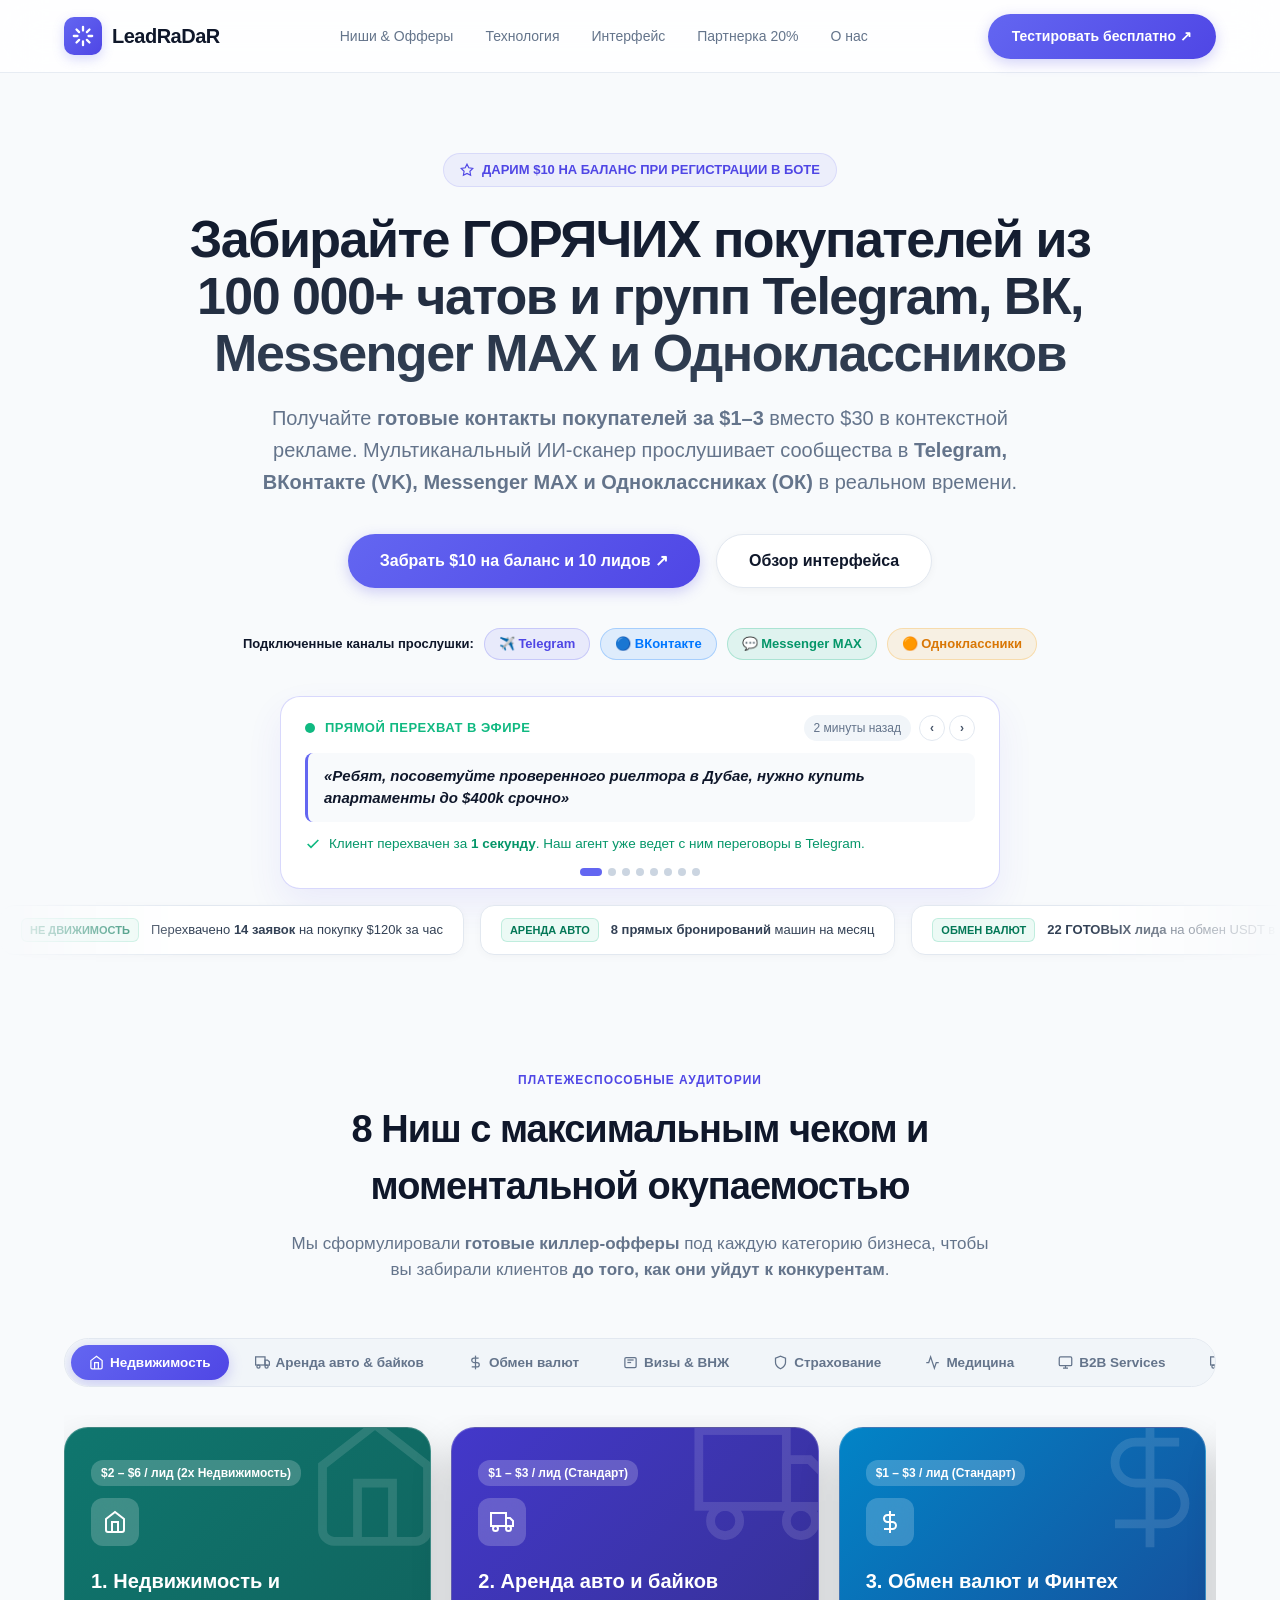
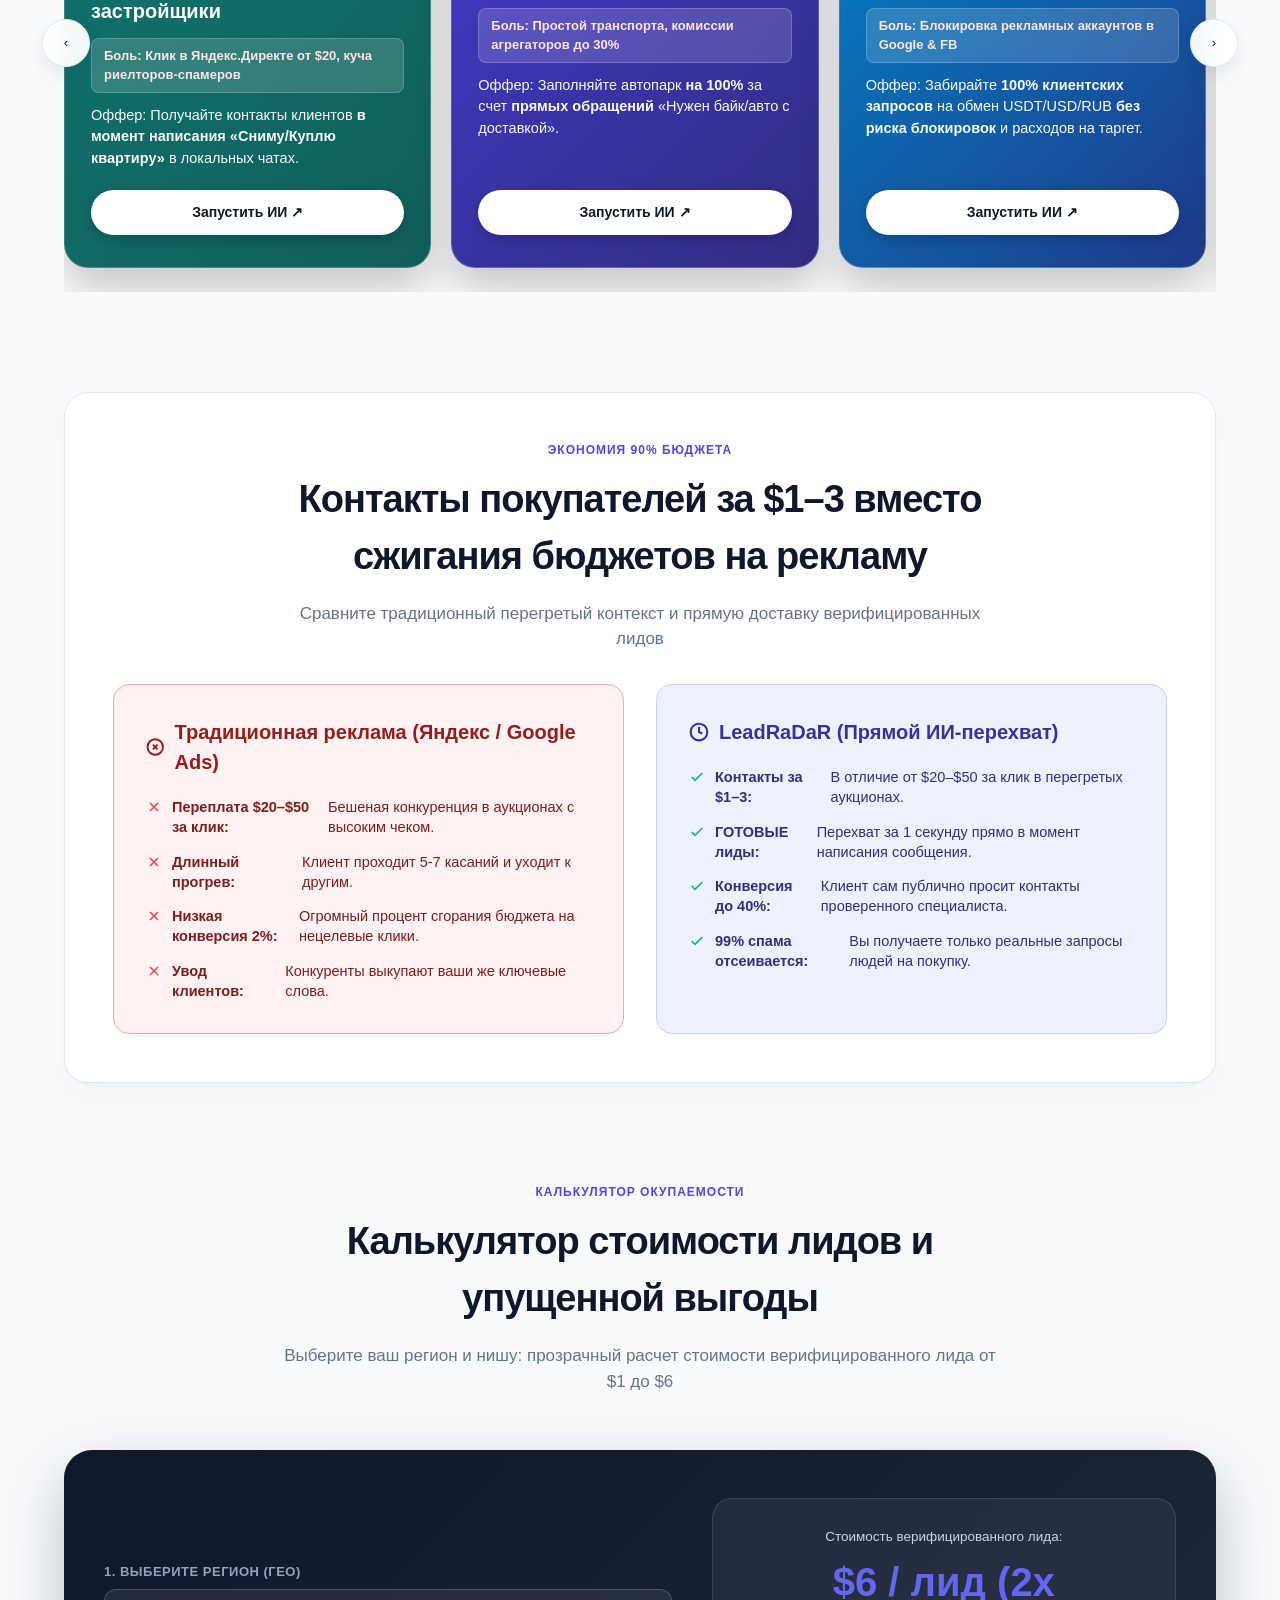
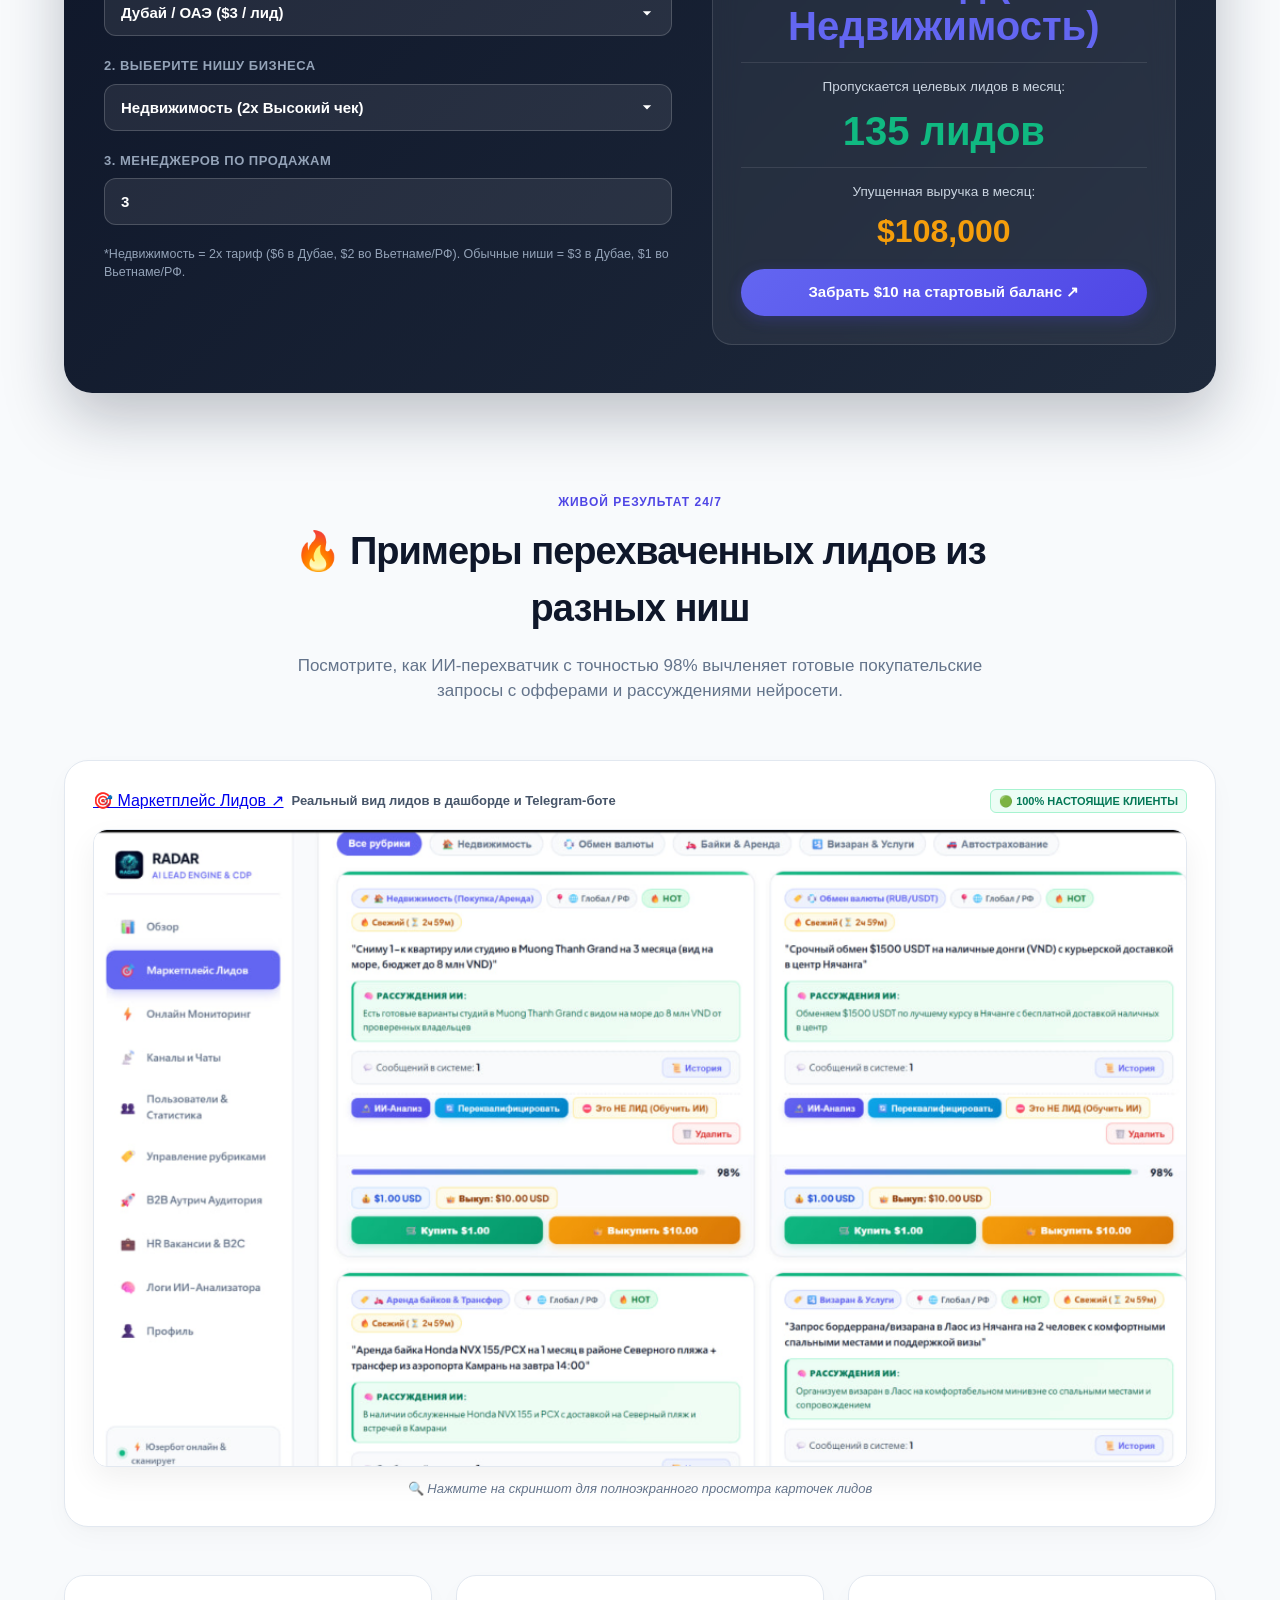
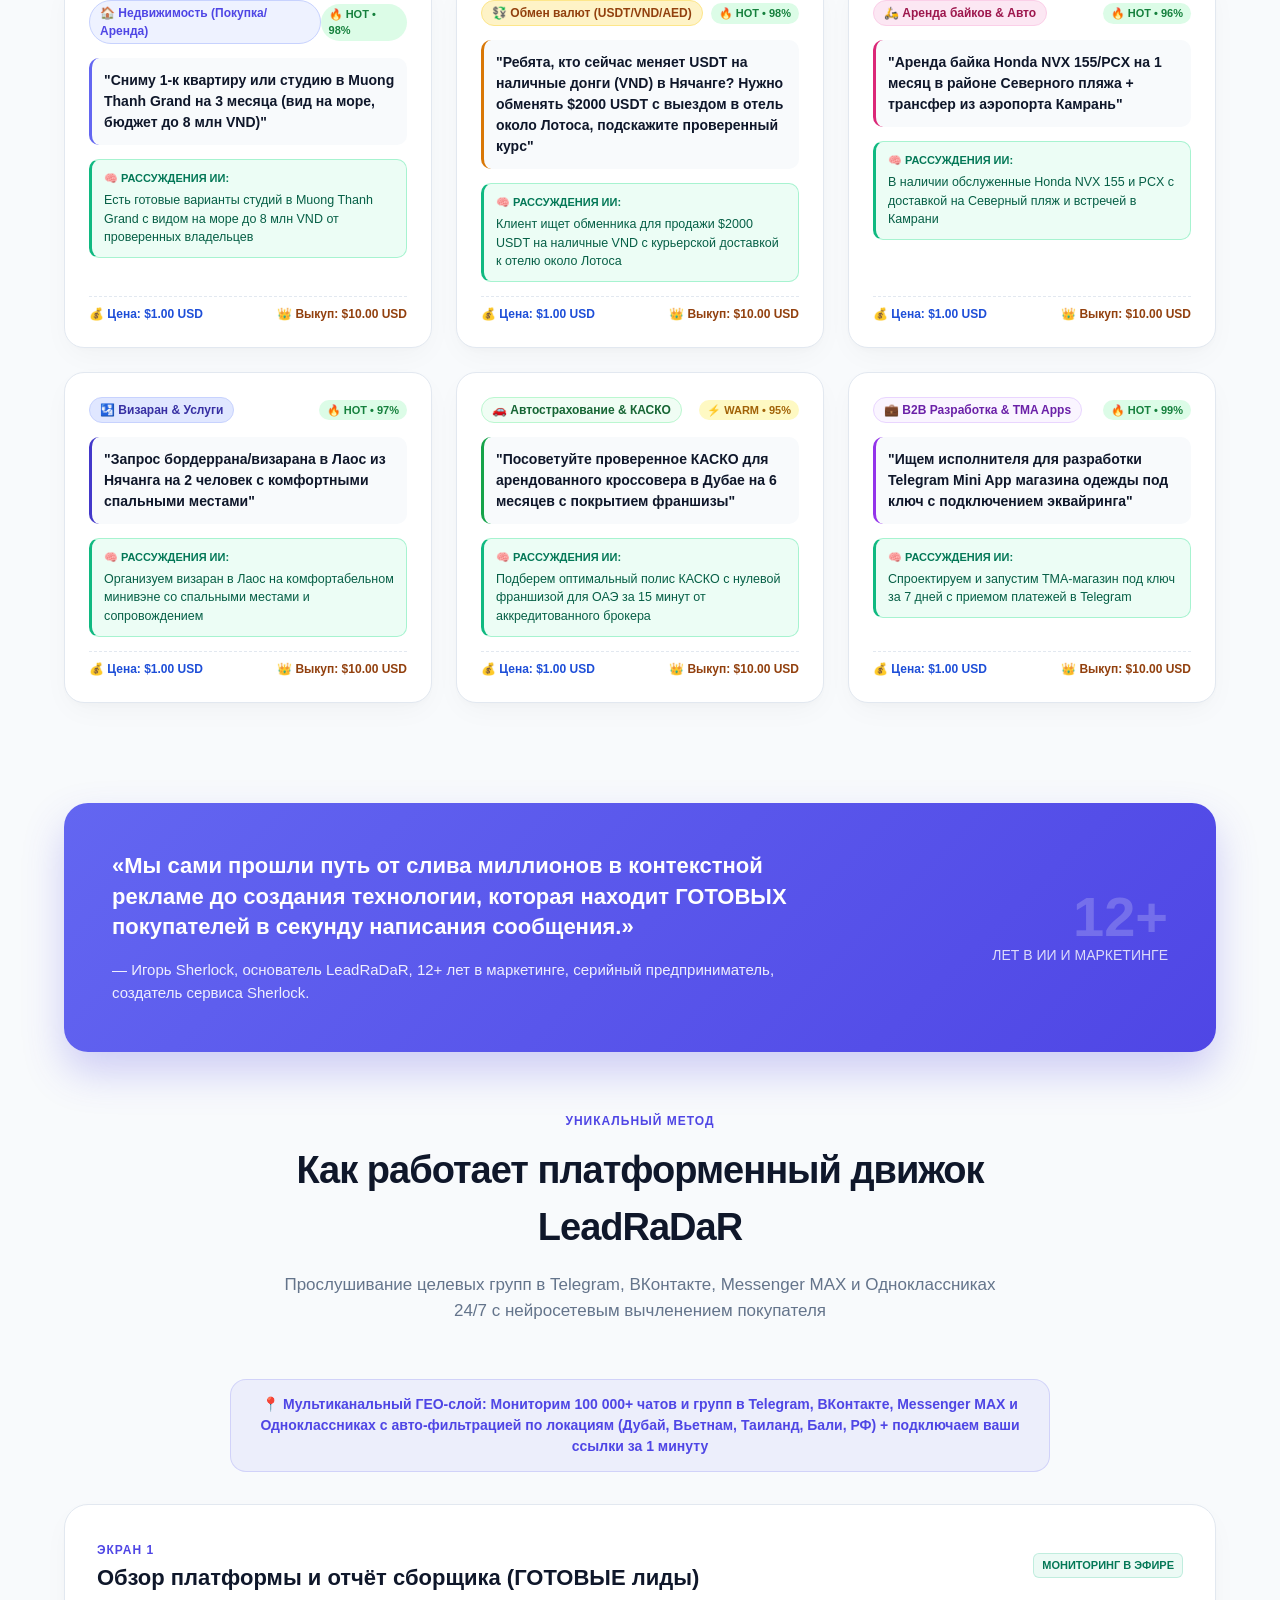
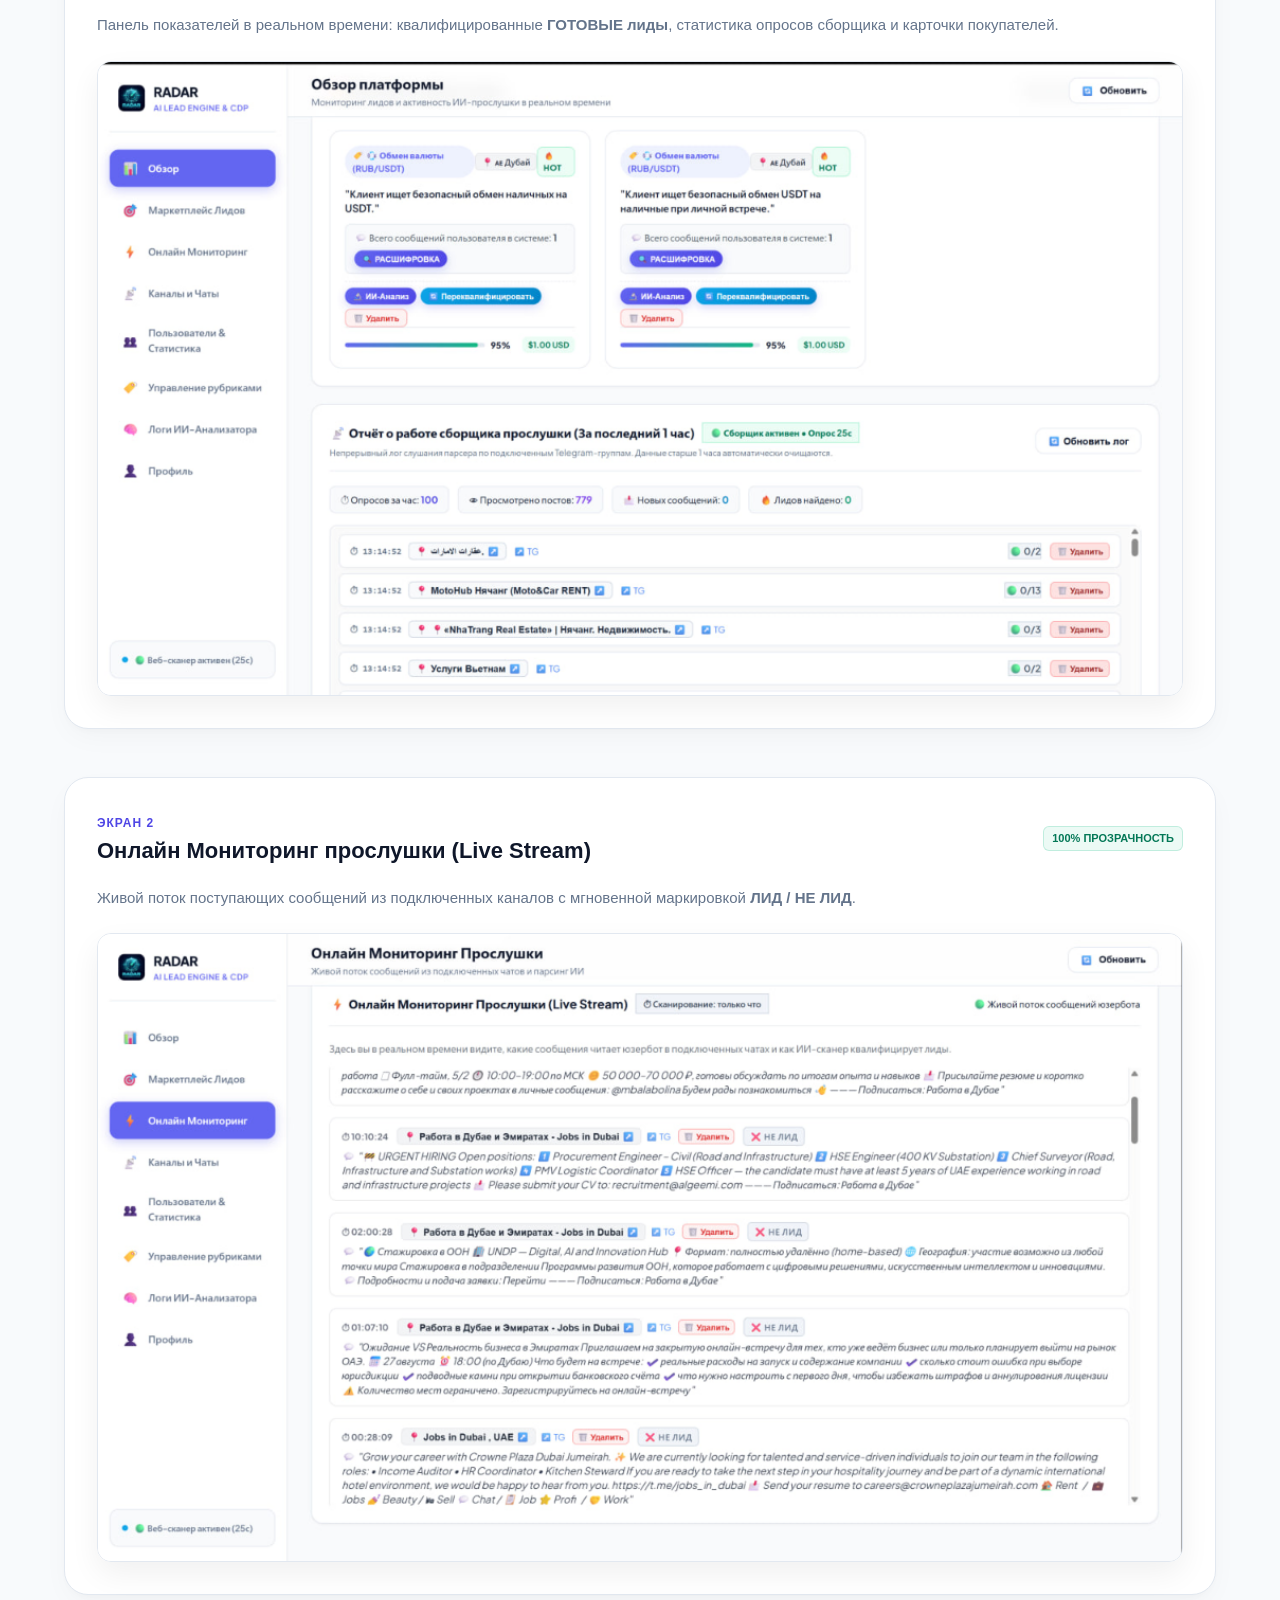
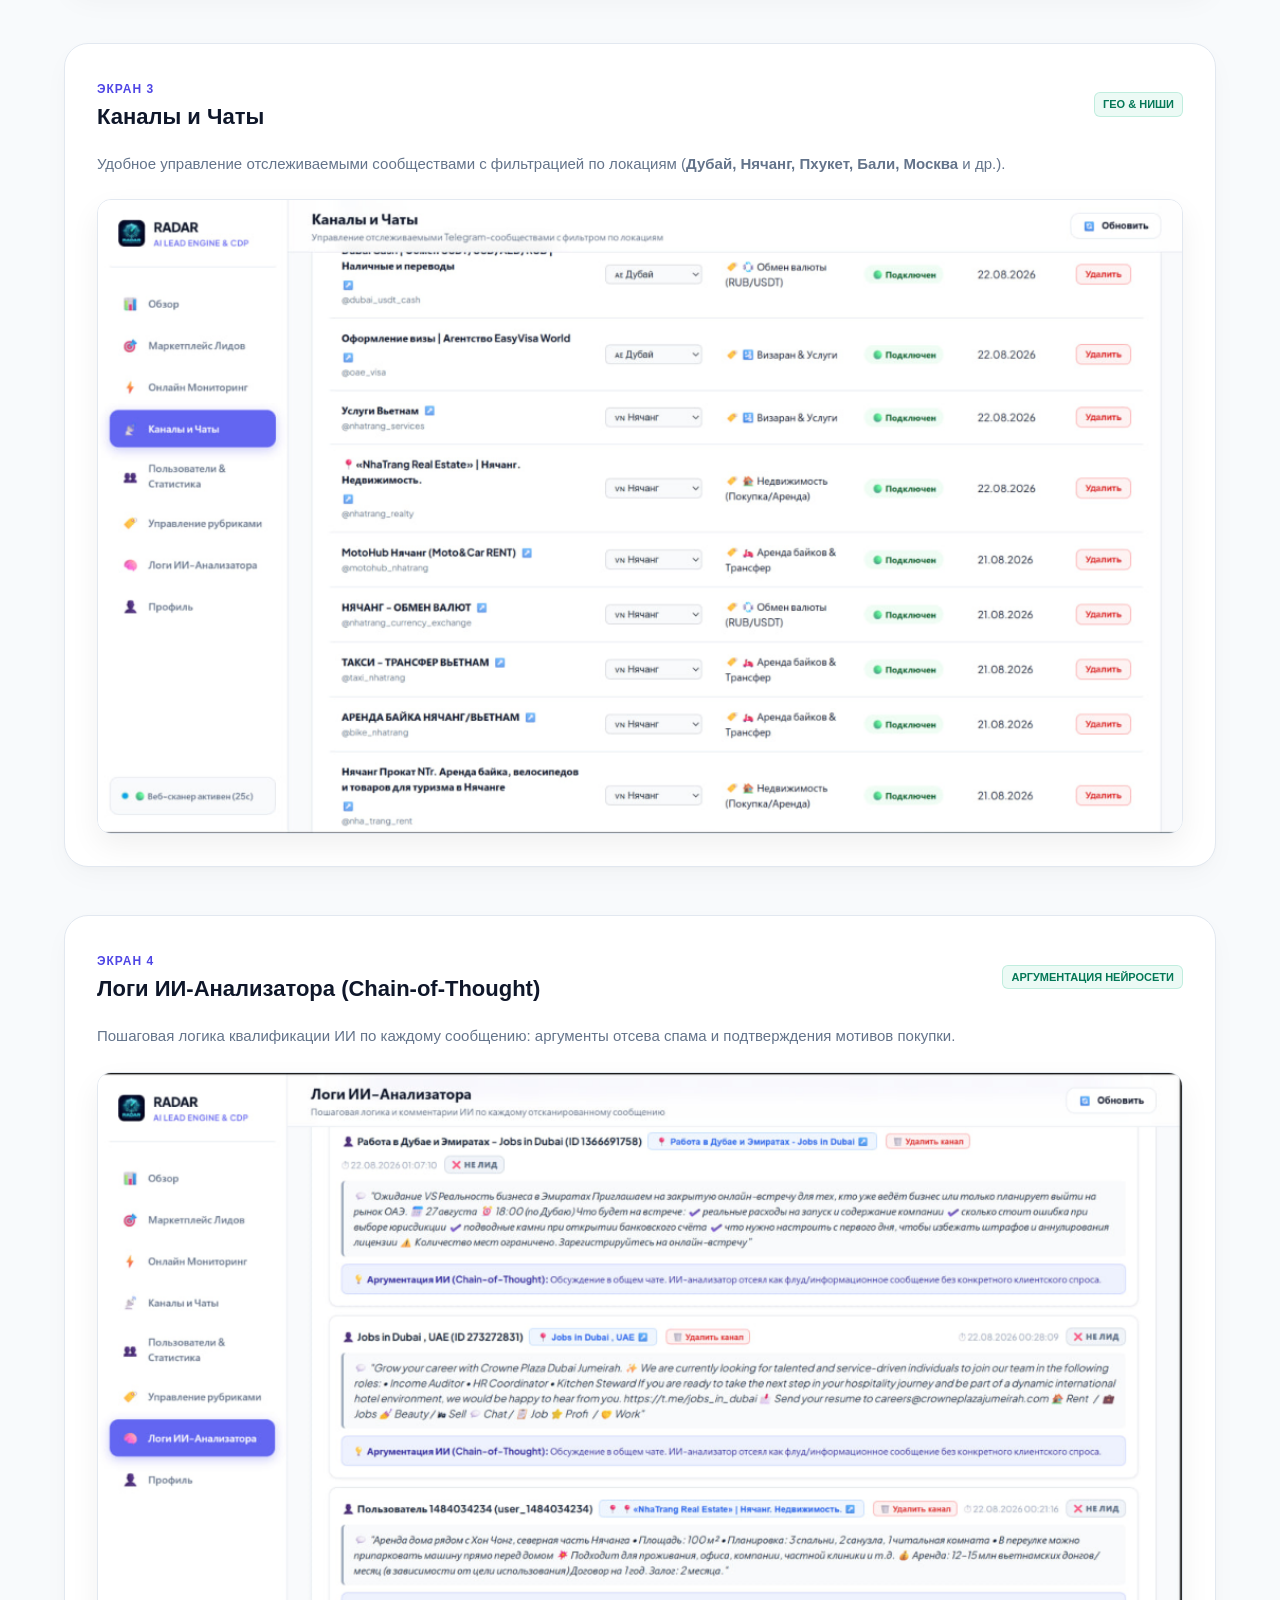
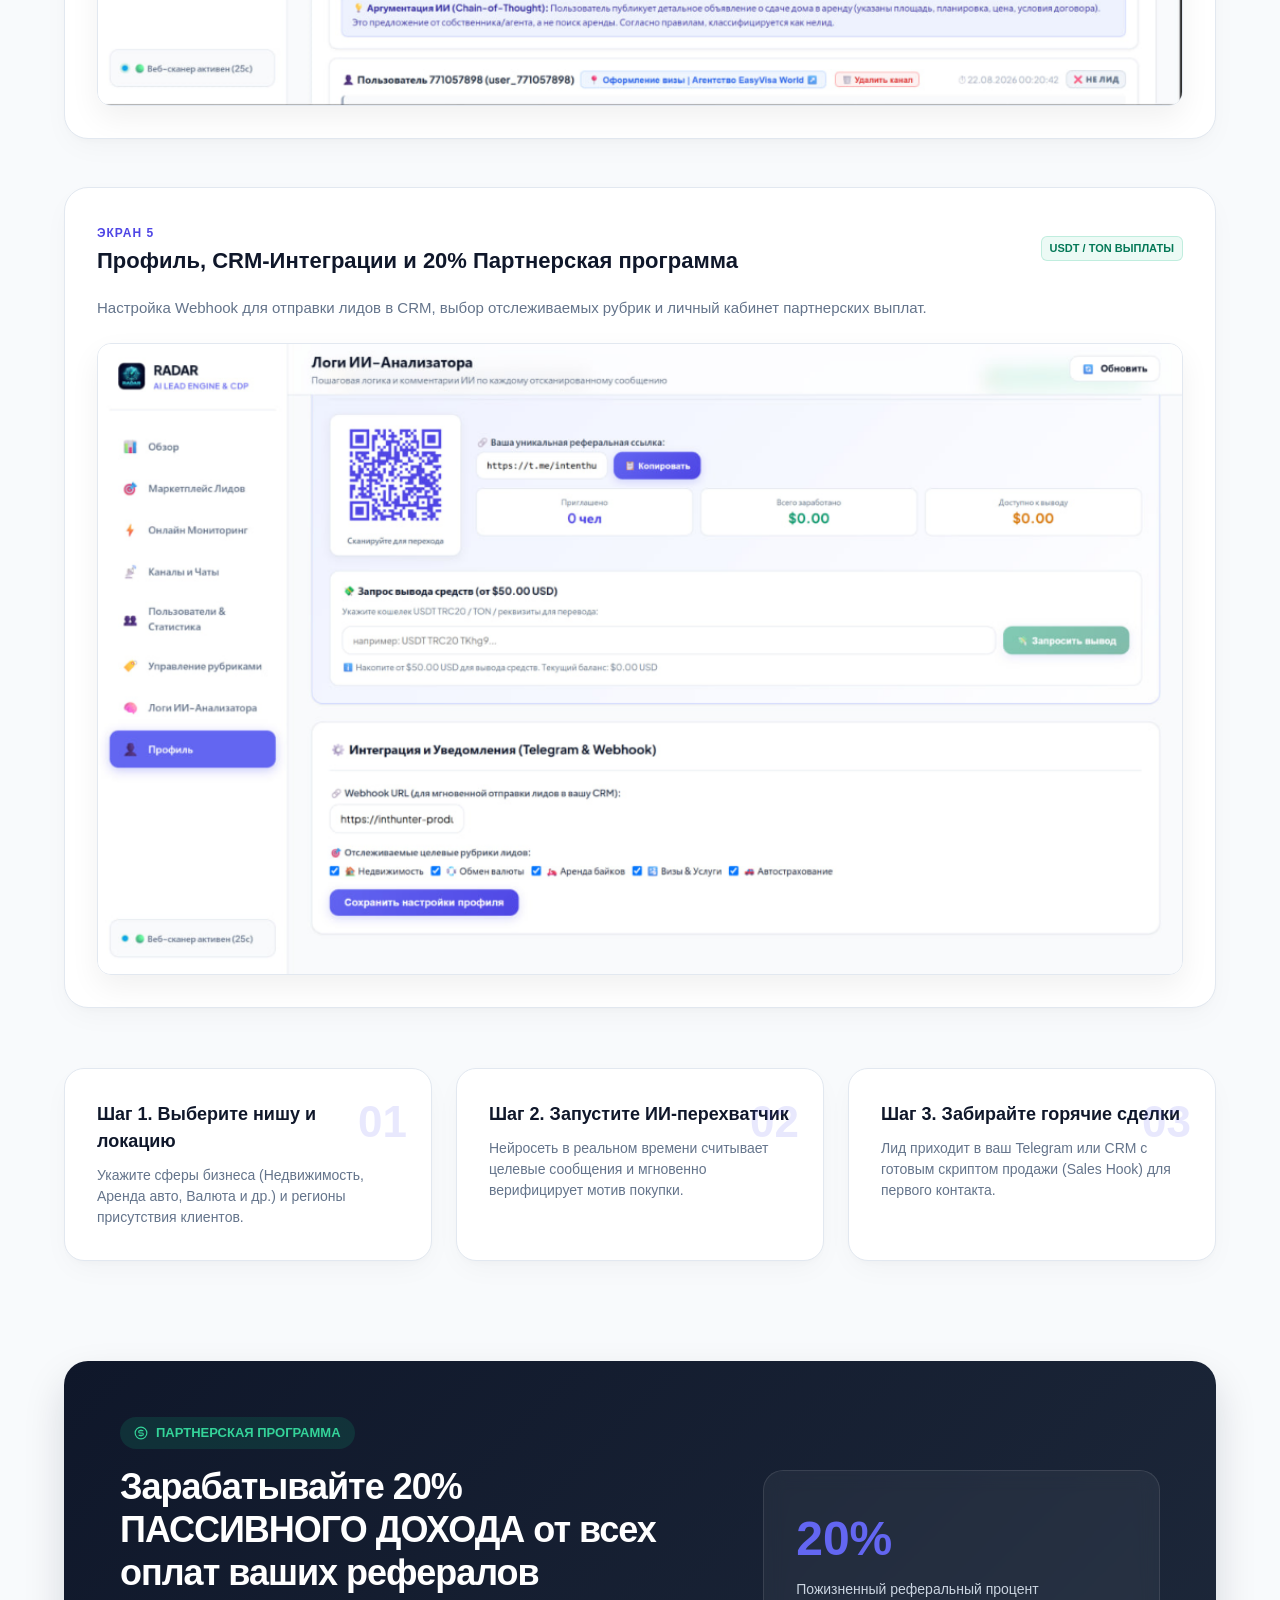
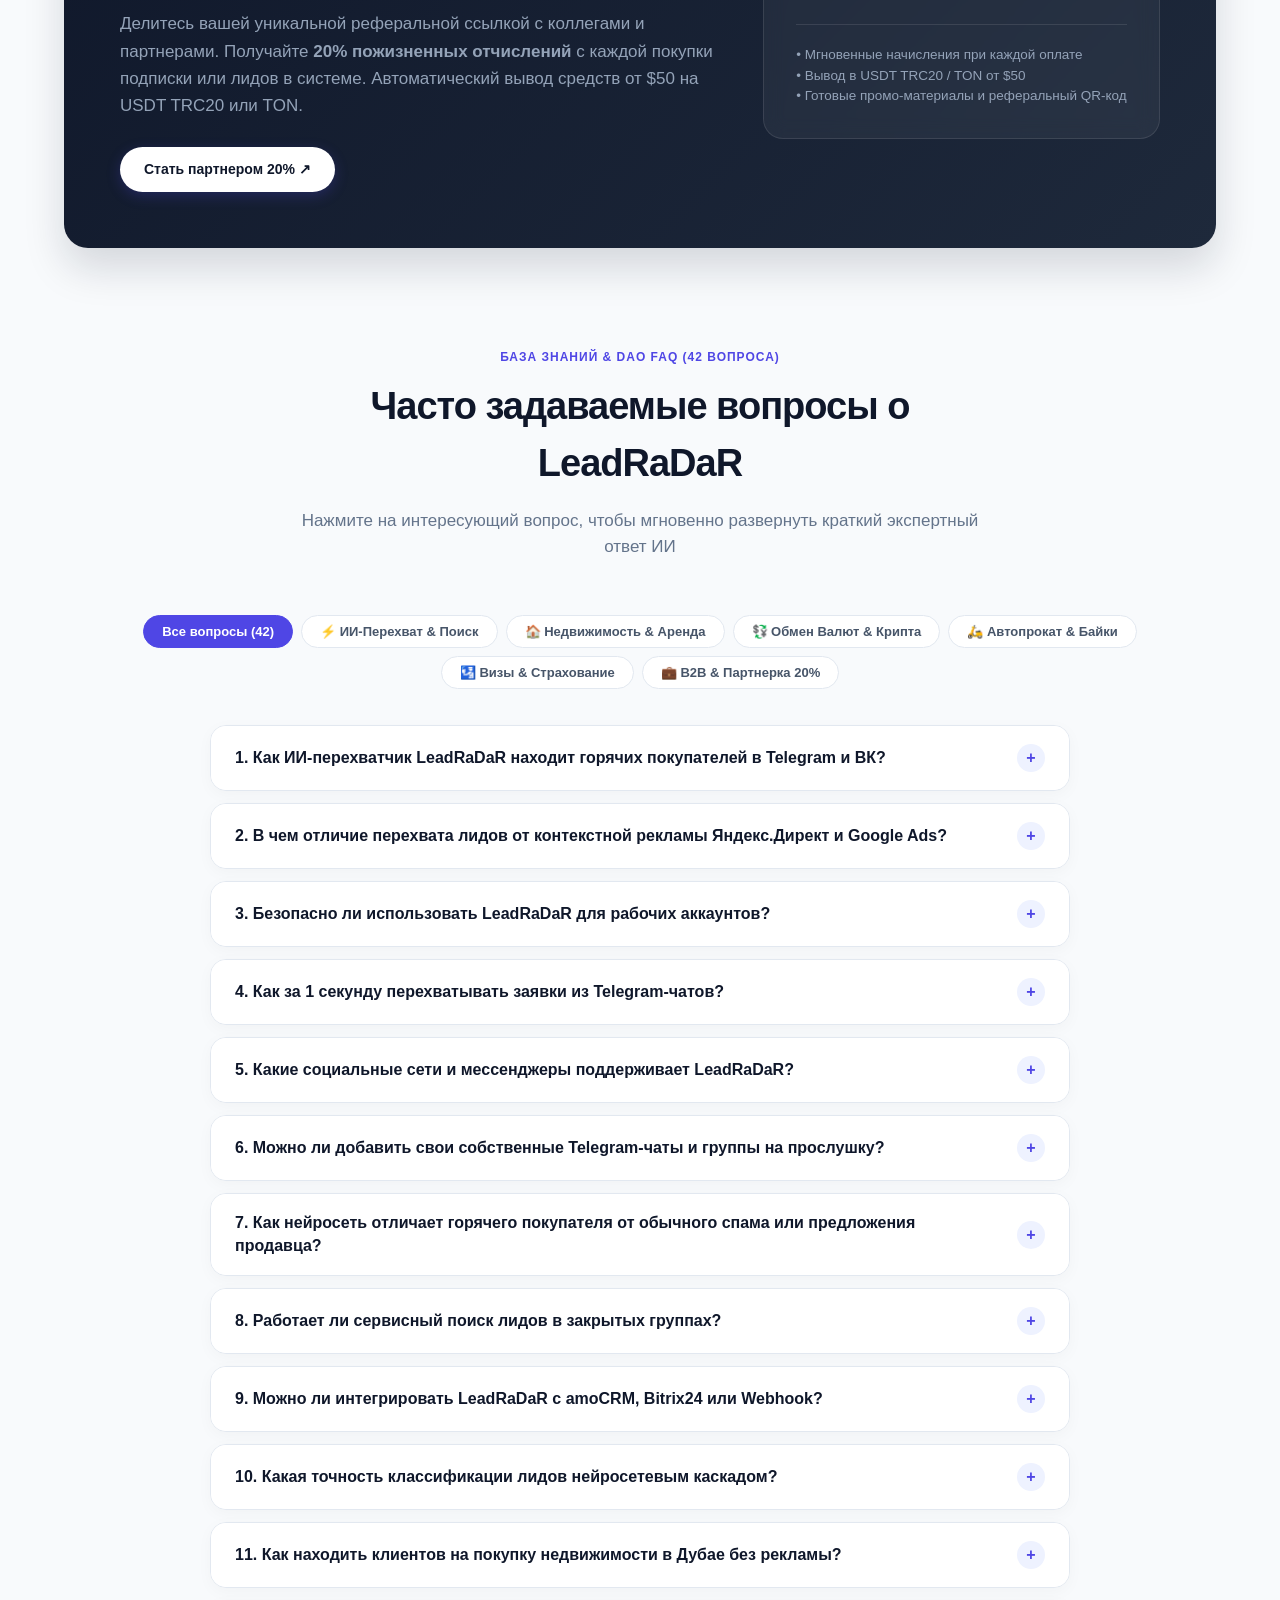
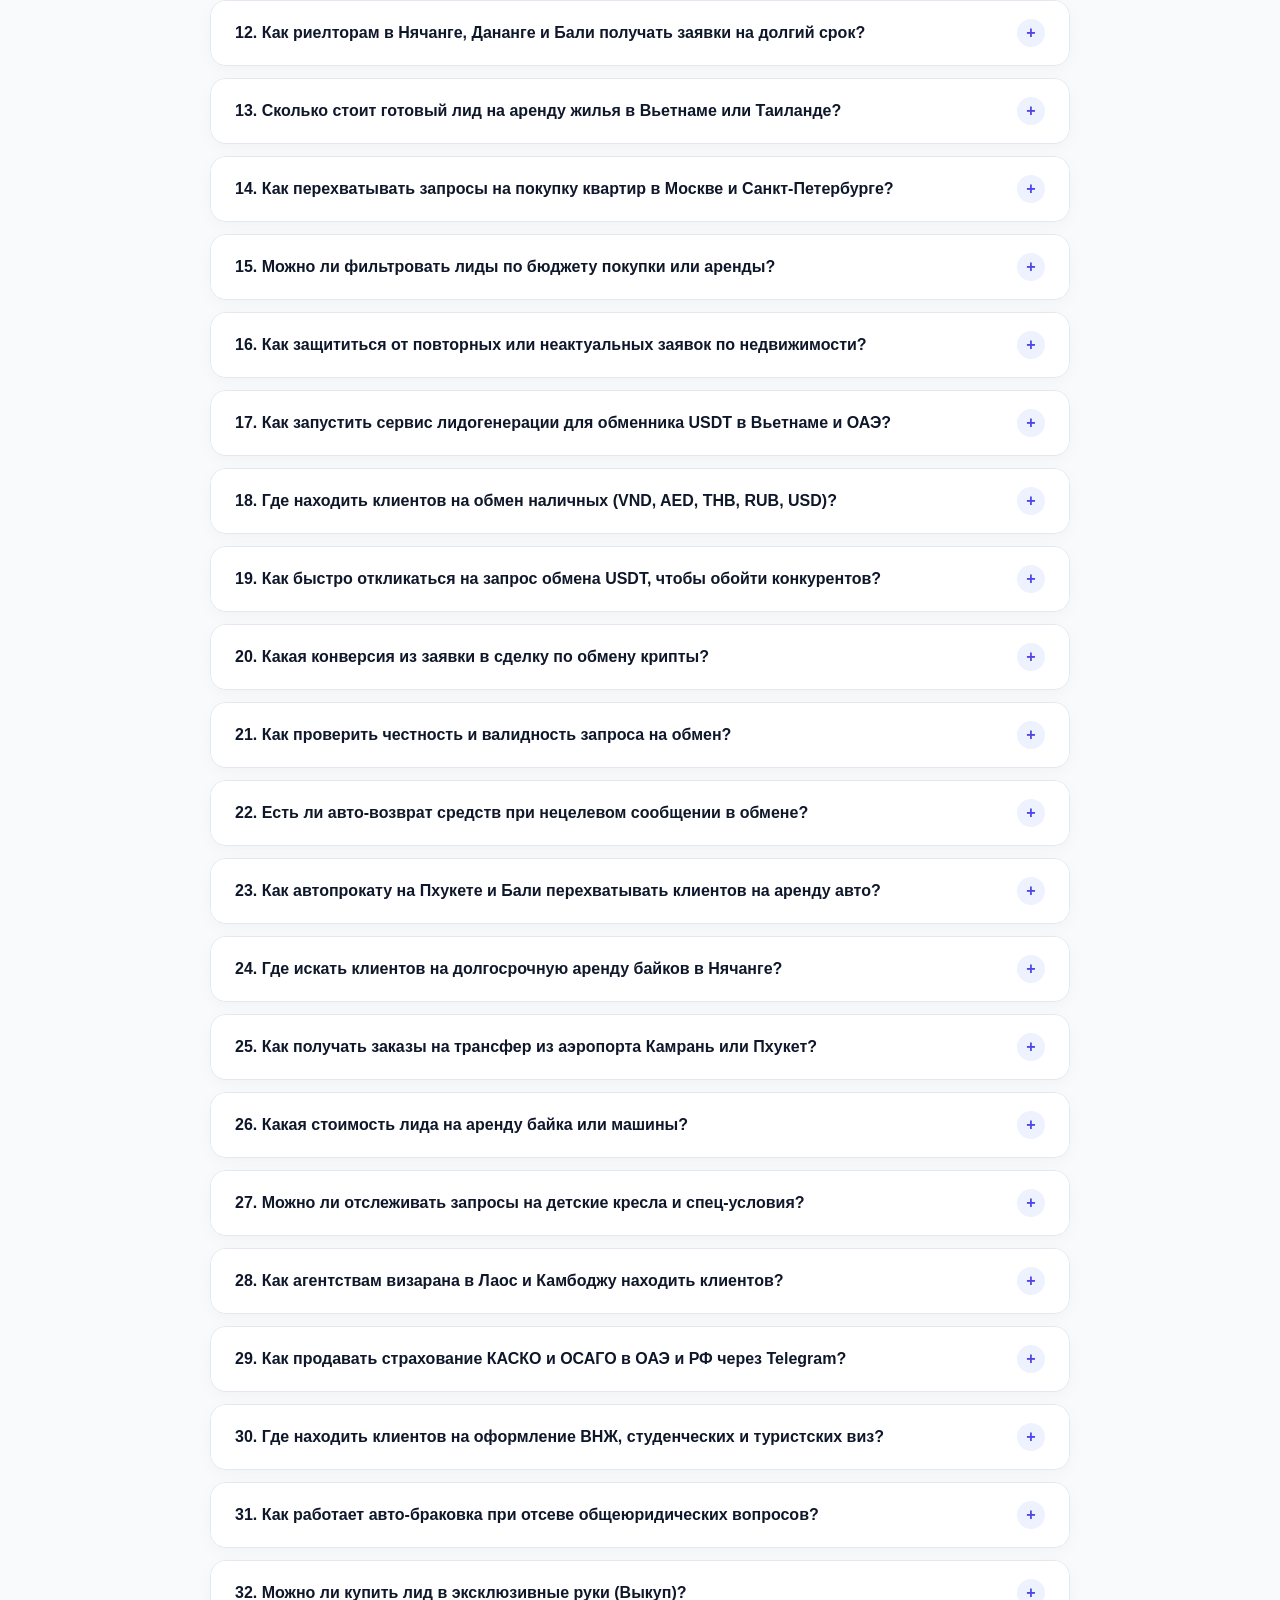
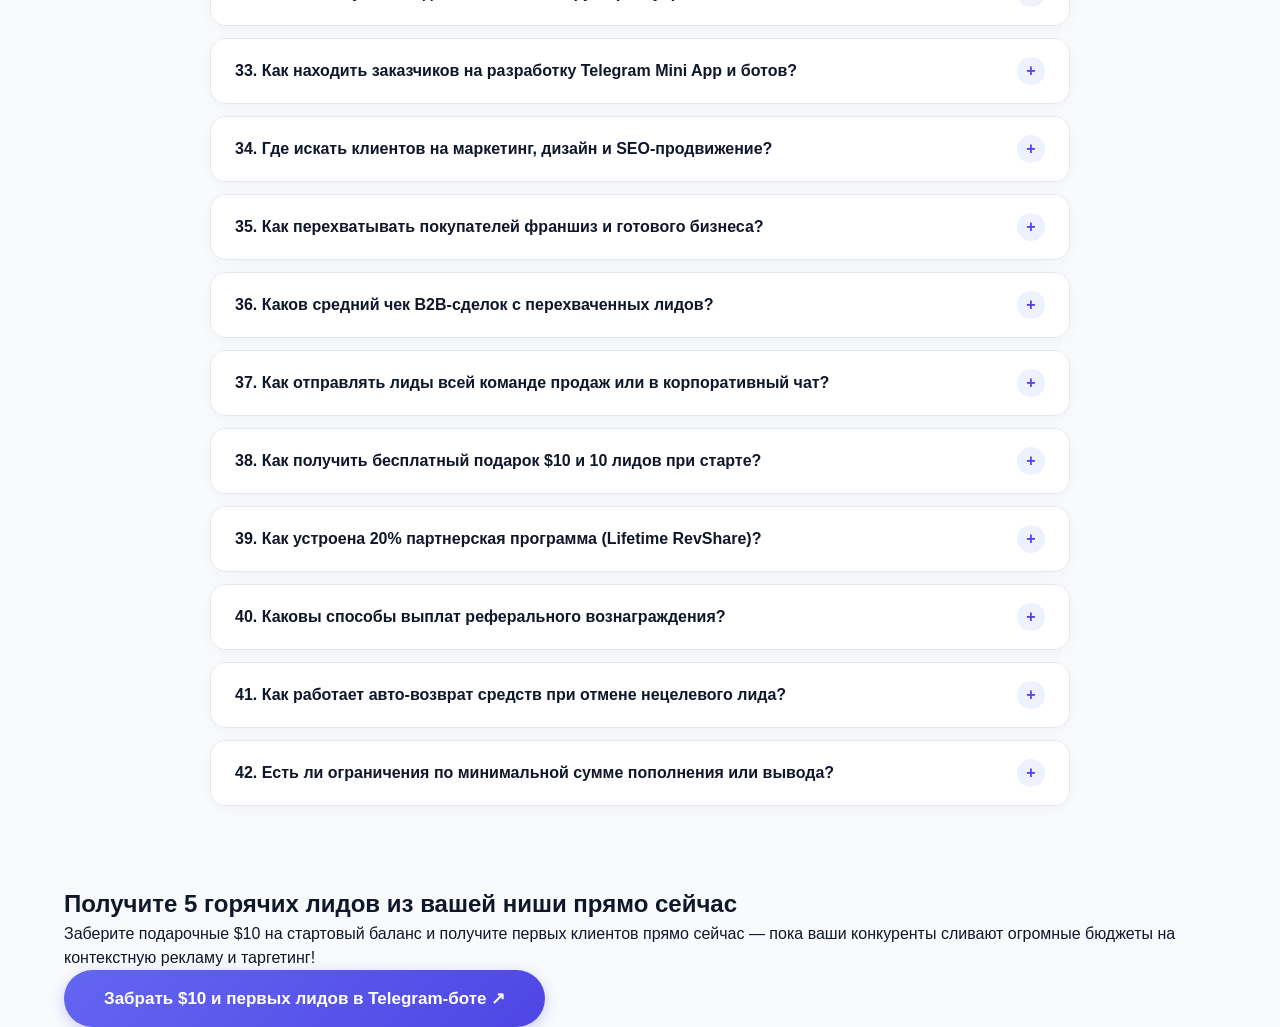
==== commit ae4a86c3: "fix(landing): restore clean single-level collapsible FAQ accordion with inline styles, repair lower " ====
--- a/static/landing.html
+++ b/static/landing.html
@@ -1497,29 +1497,33 @@
     }
 
     .faq-category-card {
-      background: #FFFFFF;
-      border: 1px solid var(--border-color);
-      border-radius: 20px;
-      overflow: hidden;
-      box-shadow: var(--shadow-apple);
-      transition: all 0.25s ease;
+      background: #FFFFFF !important;
+      border: 1px solid #E2E8F0 !important;
+      border-radius: 20px !important;
+      overflow: hidden !important;
+      box-shadow: 0 4px 20px rgba(0, 0, 0, 0.03) !important;
+      transition: all 0.25s ease !important;
     }
 
     .faq-category-card:hover {
-      border-color: rgba(99, 102, 241, 0.4);
-      box-shadow: 0 12px 28px rgba(79, 70, 229, 0.08);
+      border-color: rgba(99, 102, 241, 0.4) !important;
+      box-shadow: 0 12px 28px rgba(79, 70, 229, 0.08) !important;
     }
 
     .faq-category-header {
-      width: 100%;
-      padding: 20px 24px;
-      background: transparent;
-      border: none;
-      display: flex;
-      align-items: center;
-      justify-content: space-between;
-      cursor: pointer;
-      font-family: var(--font-apple);
+      width: 100% !important;
+      padding: 20px 24px !important;
+      background: #FFFFFF !important;
+      border: none !important;
+      outline: none !important;
+      -webkit-appearance: none !important;
+      appearance: none !important;
+      display: flex !important;
+      align-items: center !important;
+      justify-content: space-between !important;
+      cursor: pointer !important;
+      font-family: var(--font-apple) !important;
+      box-shadow: none !important;
     }
 
     .faq-category-icon-box {
@@ -1537,18 +1541,18 @@
     .faq-category-title {
       font-size: 18px;
       font-weight: 700;
-      color: var(--text-main);
+      color: #0F172A;
       margin-bottom: 2px;
     }
 
     .faq-category-subtitle {
       font-size: 13px;
-      color: var(--text-muted);
+      color: #64748B;
     }
 
     .faq-category-arrow {
       font-size: 14px;
-      color: var(--primary);
+      color: #6366F1;
       transition: transform 0.3s ease;
       width: 32px;
       height: 32px;
@@ -1562,21 +1566,18 @@
 
     .faq-category-card.active .faq-category-arrow {
       transform: rotate(180deg);
-      background: var(--primary);
+      background: #6366F1;
       color: #FFFFFF;
     }
 
     .faq-category-body {
-      max-height: 0;
-      overflow: hidden;
-      transition: max-height 0.4s cubic-bezier(0.16, 1, 0.3, 1);
+      display: none;
       background: #FAFBFF;
-      border-top: 1px solid transparent;
+      border-top: 1px solid #F1F5F9;
     }
 
     .faq-category-card.active .faq-category-body {
-      border-top-color: var(--border-color);
-      max-height: 2500px;
+      display: block !important;
     }
 
     .faq-sub-list {
@@ -1587,32 +1588,36 @@
     }
 
     .faq-sub-item {
-      background: #FFFFFF;
-      border: 1px solid #E2E8F0;
-      border-radius: 14px;
-      overflow: hidden;
-      transition: border-color 0.2s ease;
+      background: #FFFFFF !important;
+      border: 1px solid #E2E8F0 !important;
+      border-radius: 14px !important;
+      overflow: hidden !important;
+      transition: border-color 0.2s ease !important;
     }
 
     .faq-sub-item:hover {
-      border-color: #C7D2FE;
+      border-color: #C7D2FE !important;
     }
 
     .faq-sub-question {
-      width: 100%;
-      padding: 16px 20px;
-      background: transparent;
-      border: none;
-      text-align: left;
-      font-size: 15px;
-      font-weight: 700;
-      color: var(--text-main);
-      cursor: pointer;
-      display: flex;
-      justify-content: space-between;
-      align-items: center;
-      gap: 12px;
-      font-family: var(--font-apple);
+      width: 100% !important;
+      padding: 16px 20px !important;
+      background: #FFFFFF !important;
+      border: none !important;
+      outline: none !important;
+      -webkit-appearance: none !important;
+      appearance: none !important;
+      box-shadow: none !important;
+      text-align: left !important;
+      font-size: 15px !important;
+      font-weight: 700 !important;
+      color: #0F172A !important;
+      cursor: pointer !important;
+      display: flex !important;
+      justify-content: space-between !important;
+      align-items: center !important;
+      gap: 12px !important;
+      font-family: var(--font-apple) !important;
     }
 
     .faq-sub-icon {
@@ -1625,7 +1630,7 @@
       justify-content: center;
       font-size: 14px;
       font-weight: 800;
-      color: var(--primary);
+      color: #6366F1;
       transition: transform 0.25s ease, background 0.25s ease;
       flex-shrink: 0;
     }
@@ -1637,18 +1642,15 @@
     }
 
     .faq-sub-answer {
-      max-height: 0;
-      overflow: hidden;
-      transition: max-height 0.3s ease, padding 0.3s ease;
-      padding: 0 20px;
-      font-size: 14px;
-      line-height: 1.55;
-      color: var(--text-muted);
+      display: none;
+      padding: 0 20px 16px 20px;
+      font-size: 14.5px;
+      line-height: 1.6;
+      color: #475569;
     }
 
     .faq-sub-item.active .faq-sub-answer {
-      padding: 0 20px 16px;
-      max-height: 400px;
+      display: block !important;
     }
 
     /* ── CTA SECTION ─────────────────────────────────────────────────────── */
@@ -2616,487 +2618,404 @@
     </div>
   </section>
 
-        <!-- ── HIERARCHICAL ACCORDION DAO FAQ SECTION (5 CATEGORIES) ────────────── -->
-  <section id="faq" class="container faq-section">
+              <!-- ── DAO FAQ SECTION (COLLAPSIBLE ACCORDION) ────────────────────────── -->
+  <section id="faq" class="container faq-section" style="margin-bottom: 80px;">
     <div class="section-header">
       <span class="section-tag">База знаний & DAO FAQ (42 вопроса)</span>
       <h2 class="section-title">Часто задаваемые вопросы о <b>LeadRaDaR</b></h2>
-      <p class="section-desc">Выберите интересующую рубрику, чтобы открыть ответы на вопросы об ИИ-перехвате, ценах и гео-покрытии</p>
+      <p class="section-desc">Нажмите на интересующий вопрос, чтобы мгновенно развернуть краткий экспертный ответ ИИ</p>
     </div>
 
-    <div class="faq-hierarchical-container">
-
-      <!-- Hierarchical Category Card: ИИ-Перехват, Технология & Поиск -->
-      <div class="faq-category-card" id="cat-tech">
-        <button class="faq-category-header" onclick="toggleCategoryAccordion(this)">
-          <div style="display: flex; align-items: center; gap: 14px; text-align: left;">
-            <div class="faq-category-icon-box">⚡</div>
-            <div>
-              <h3 class="faq-category-title">ИИ-Перехват, Технология & Поиск</h3>
-              <p class="faq-category-subtitle">10 вопросов о работе нейросети, отсеве спама и интеграциях</p>
-            </div>
-          </div>
-          <span class="faq-category-arrow">▼</span>
-        </button>
-
-        <div class="faq-category-body">
-          <div class="faq-sub-list">
-
-          <div class="faq-sub-item">
-            <button class="faq-sub-question" onclick="toggleSubFaq(this)">
-              <span>1. Как ИИ-перехватчик LeadRaDaR находит горячих покупателей в Telegram и ВК?</span>
-              <span class="faq-sub-icon">+</span>
-            </button>
-            <div class="faq-sub-answer">
-              <p>LeadRaDaR 24/7 сканирует 100 000+ публичных чатов и сообществ. В секунду публикации сообщения нейросеть оценивает покупательский мотив, отсекает спам и мгновенно передает карточку целевого клиента вам.</p>
-            </div>
-          </div>
-          <div class="faq-sub-item">
-            <button class="faq-sub-question" onclick="toggleSubFaq(this)">
-              <span>2. В чем отличие перехвата лидов от контекстной рекламы Яндекс.Директ и Google Ads?</span>
-              <span class="faq-sub-icon">+</span>
-            </button>
-            <div class="faq-sub-answer">
-              <p>LeadRaDaR устраняет аукционы и выгорание кликов: вы платите от $1.00 за готовый контакт целевого человека вместо $30+ за выгоревшие клики в контекстной рекламе.</p>
-            </div>
-          </div>
-          <div class="faq-sub-item">
-            <button class="faq-sub-question" onclick="toggleSubFaq(this)">
-              <span>3. Безопасно ли использовать LeadRaDaR для рабочих аккаунтов?</span>
-              <span class="faq-sub-icon">+</span>
-            </button>
-            <div class="faq-sub-answer">
-              <p>Абсолютно безопасно. Мониторинг ведут сервера LeadRaDaR в режиме чтения открытых чатов. Вы связываетесь с клиентом с обычного рабочего профиля как обычный пользователь.</p>
-            </div>
-          </div>
-          <div class="faq-sub-item">
-            <button class="faq-sub-question" onclick="toggleSubFaq(this)">
-              <span>4. Как за 1 секунду перехватывать заявки из Telegram-чатов?</span>
-              <span class="faq-sub-icon">+</span>
-            </button>
-            <div class="faq-sub-answer">
-              <p>При обнаружении запроса Telegram-бот присылает мгновенное push-уведомление с прямой ссылкой на покупателя для моментального ответа.</p>
-            </div>
-          </div>
-          <div class="faq-sub-item">
-            <button class="faq-sub-question" onclick="toggleSubFaq(this)">
-              <span>5. Какие социальные сети и мессенджеры поддерживает LeadRaDaR?</span>
-              <span class="faq-sub-icon">+</span>
-            </button>
-            <div class="faq-sub-answer">
-              <p>Платформа поддерживает мониторинг в Telegram, ВКонтакте (VK), Messenger MAX и Одноклассниках (OK).</p>
-            </div>
-          </div>
-          <div class="faq-sub-item">
-            <button class="faq-sub-question" onclick="toggleSubFaq(this)">
-              <span>6. Можно ли добавить свои собственные Telegram-чаты и группы на прослушку?</span>
-              <span class="faq-sub-icon">+</span>
-            </button>
-            <div class="faq-sub-answer">
-              <p>Да, в разделе «Каналы и Чаты» вы можете добавить любую ссылку на публичную группу, сканирование запустится за 1 минуту.</p>
-            </div>
-          </div>
-          <div class="faq-sub-item">
-            <button class="faq-sub-question" onclick="toggleSubFaq(this)">
-              <span>7. Как нейросеть отличает горячего покупателя от обычного спама или предложения продавца?</span>
-              <span class="faq-sub-icon">+</span>
-            </button>
-            <div class="faq-sub-answer">
-              <p>ИИ использует алгоритм Chain-of-Thought (цепочка размышлений), анализируя роли сторон, глаголы действия и прямую готовность к сделке.</p>
-            </div>
-          </div>
-          <div class="faq-sub-item">
-            <button class="faq-sub-question" onclick="toggleSubFaq(this)">
-              <span>8. Работает ли сервисный поиск лидов в закрытых группах?</span>
-              <span class="faq-sub-icon">+</span>
-            </button>
-            <div class="faq-sub-answer">
-              <p>Мониторинг осуществляется по 100 000+ публичным открытым чатам и группам сообществ без нарушения приватности.</p>
-            </div>
-          </div>
-          <div class="faq-sub-item">
-            <button class="faq-sub-question" onclick="toggleSubFaq(this)">
-              <span>9. Можно ли интегрировать LeadRaDaR с amoCRM, Bitrix24 или Webhook?</span>
-              <span class="faq-sub-icon">+</span>
-            </button>
-            <div class="faq-sub-answer">
-              <p>Да, поддержана мгновенная передача карточек лидов через Webhook в любую CRM-систему или сервисы автоматизации.</p>
-            </div>
-          </div>
-          <div class="faq-sub-item">
-            <button class="faq-sub-question" onclick="toggleSubFaq(this)">
-              <span>10. Какая точность классификации лидов нейросетевым каскадом?</span>
-              <span class="faq-sub-icon">+</span>
-            </button>
-            <div class="faq-sub-answer">
-              <p>Точность верификации покупательских мотивов нейросетевым каскадом (SambaNova, Groq, Gemini) превышает 98%.</p>
-            </div>
-          </div>
-          </div>
-        </div>
-      </div>
-      <!-- Hierarchical Category Card: Недвижимость & Долгосрочная Аренда -->
-      <div class="faq-category-card" id="cat-realestate">
-        <button class="faq-category-header" onclick="toggleCategoryAccordion(this)">
-          <div style="display: flex; align-items: center; gap: 14px; text-align: left;">
-            <div class="faq-category-icon-box">🏠</div>
-            <div>
-              <h3 class="faq-category-title">Недвижимость & Долгосрочная Аренда</h3>
-              <p class="faq-category-subtitle">6 вопросов о поиске арендаторов и инвесторов в Дубае, Вьетнаме, Бали и РФ</p>
-            </div>
-          </div>
-          <span class="faq-category-arrow">▼</span>
-        </button>
-
-        <div class="faq-category-body">
-          <div class="faq-sub-list">
-
-          <div class="faq-sub-item">
-            <button class="faq-sub-question" onclick="toggleSubFaq(this)">
-              <span>11. Как находить клиентов на покупку недвижимости в Дубае без рекламы?</span>
-              <span class="faq-sub-icon">+</span>
-            </button>
-            <div class="faq-sub-answer">
-              <p>LeadRaDaR прослушивает 150+ релокантских и инвестиционных чатов ОАЭ, передавая запросы покупателей апартаментов от $200k до $1M+.</p>
-            </div>
-          </div>
-          <div class="faq-sub-item">
-            <button class="faq-sub-question" onclick="toggleSubFaq(this)">
-              <span>12. Как риелторам в Нячанге, Дананге и Бали получать заявки на долгий срок?</span>
-              <span class="faq-sub-icon">+</span>
-            </button>
-            <div class="faq-sub-answer">
-              <p>Сервис собирает запросы экспатов и туристов на аренду вилл, студий и квартир в режиме реального времени.</p>
-            </div>
-          </div>
-          <div class="faq-sub-item">
-            <button class="faq-sub-question" onclick="toggleSubFaq(this)">
-              <span>13. Сколько стоит готовый лид на аренду жилья в Вьетнаме или Таиланде?</span>
-              <span class="faq-sub-icon">+</span>
-            </button>
-            <div class="faq-sub-answer">
-              <p>Базовая стоимость контакта лида составляет от $1.00 USD с возможностью выкупа в эксклюзив за $10.00 USD.</p>
-            </div>
-          </div>
-          <div class="faq-sub-item">
-            <button class="faq-sub-question" onclick="toggleSubFaq(this)">
-              <span>14. Как перехватывать запросы на покупку квартир в Москве и Санкт-Петербурге?</span>
-              <span class="faq-sub-icon">+</span>
-            </button>
-            <div class="faq-sub-answer">
-              <p>Подключены крупные районные, ЖК и инвестиционные чаты РФ с автоматической географической привязкой.</p>
-            </div>
-          </div>
-          <div class="faq-sub-item">
-            <button class="faq-sub-question" onclick="toggleSubFaq(this)">
-              <span>15. Можно ли фильтровать лиды по бюджету покупки или аренды?</span>
-              <span class="faq-sub-icon">+</span>
-            </button>
-            <div class="faq-sub-answer">
-              <p>Да, ИИ извлекает сумму бюджета из сообщения клиента и наглядно подсвечивает в карточке лида.</p>
-            </div>
-          </div>
-          <div class="faq-sub-item">
-            <button class="faq-sub-question" onclick="toggleSubFaq(this)">
-              <span>16. Как защититься от повторных или неактуальных заявок по недвижимости?</span>
-              <span class="faq-sub-icon">+</span>
-            </button>
-            <div class="faq-sub-answer">
-              <p>Система автоматически блокирует дубликаты и выводит точное время написания сообщения до секунды.</p>
-            </div>
-          </div>
-          </div>
-        </div>
-      </div>
-      <!-- Hierarchical Category Card: Обмен Валют, Крипта & Финансы -->
-      <div class="faq-category-card" id="cat-currency">
-        <button class="faq-category-header" onclick="toggleCategoryAccordion(this)">
-          <div style="display: flex; align-items: center; gap: 14px; text-align: left;">
-            <div class="faq-category-icon-box">💱</div>
-            <div>
-              <h3 class="faq-category-title">Обмен Валют, Крипта & Финансы</h3>
-              <p class="faq-category-subtitle">6 вопросов о лидогенерации для обменных пунктов и финтех-сервисов</p>
-            </div>
-          </div>
-          <span class="faq-category-arrow">▼</span>
-        </button>
-
-        <div class="faq-category-body">
-          <div class="faq-sub-list">
-
-          <div class="faq-sub-item">
-            <button class="faq-sub-question" onclick="toggleSubFaq(this)">
-              <span>17. Как запустить сервис лидогенерации для обменника USDT в Вьетнаме и ОАЭ?</span>
-              <span class="faq-sub-icon">+</span>
-            </button>
-            <div class="faq-sub-answer">
-              <p>Выберите рубрику «Обмен валют», укажите регион (Дубай, Нячанг, Бали) и получайте прямо в Telegram клиентов на продажу USDT.</p>
-            </div>
-          </div>
-          <div class="faq-sub-item">
-            <button class="faq-sub-question" onclick="toggleSubFaq(this)">
-              <span>18. Где находить клиентов на обмен наличных (VND, AED, THB, RUB, USD)?</span>
-              <span class="faq-sub-icon">+</span>
-            </button>
-            <div class="faq-sub-answer">
-              <p>Каждый день в чатах экспатов публикуются сотни запросов на обмен валют с курьерской доставкой в отели.</p>
-            </div>
-          </div>
-          <div class="faq-sub-item">
-            <button class="faq-sub-question" onclick="toggleSubFaq(this)">
-              <span>19. Как быстро откликаться на запрос обмена USDT, чтобы обойти конкурентов?</span>
-              <span class="faq-sub-icon">+</span>
-            </button>
-            <div class="faq-sub-answer">
-              <p>Уведомление приходит в Telegram-бот за 1 секунду — нажимайте «Купить» и пишите клиенту первым.</p>
-            </div>
-          </div>
-          <div class="faq-sub-item">
-            <button class="faq-sub-question" onclick="toggleSubFaq(this)">
-              <span>20. Какая конверсия из заявки в сделку по обмену крипты?</span>
-              <span class="faq-sub-icon">+</span>
-            </button>
-            <div class="faq-sub-answer">
-              <p>В нише обмена валют конверсия из контакта в сделку достигает 35–40%, так как наличные клиентам нужны срочно.</p>
-            </div>
-          </div>
-          <div class="faq-sub-item">
-            <button class="faq-sub-question" onclick="toggleSubFaq(this)">
-              <span>21. Как проверить честность и валидность запроса на обмен?</span>
-              <span class="faq-sub-icon">+</span>
-            </button>
-            <div class="faq-sub-answer">
-              <p>ИИ выводит исходный текст сообщения, username покупателя и размышления нейросети для мгновенной проверки.</p>
-            </div>
-          </div>
-          <div class="faq-sub-item">
-            <button class="faq-sub-question" onclick="toggleSubFaq(this)">
-              <span>22. Есть ли авто-возврат средств при нецелевом сообщении в обмене?</span>
-              <span class="faq-sub-icon">+</span>
-            </button>
-            <div class="faq-sub-answer">
-              <p>Да, при нажатии «Это НЕ ЛИД» стоимость лида моментально возвращается на ваш счет.</p>
-            </div>
-          </div>
-          </div>
-        </div>
-      </div>
-      <!-- Hierarchical Category Card: Автопрокат, Байки, Визы & Услуги -->
-      <div class="faq-category-card" id="cat-autorent">
-        <button class="faq-category-header" onclick="toggleCategoryAccordion(this)">
-          <div style="display: flex; align-items: center; gap: 14px; text-align: left;">
-            <div class="faq-category-icon-box">🛵</div>
-            <div>
-              <h3 class="faq-category-title">Автопрокат, Байки, Визы & Услуги</h3>
-              <p class="faq-category-subtitle">10 вопросов об аренде транспорта, визаранах и страховании</p>
-            </div>
-          </div>
-          <span class="faq-category-arrow">▼</span>
-        </button>
-
-        <div class="faq-category-body">
-          <div class="faq-sub-list">
-
-          <div class="faq-sub-item">
-            <button class="faq-sub-question" onclick="toggleSubFaq(this)">
-              <span>23. Как автопрокату на Пхукете и Бали перехватывать клиентов на аренду авто?</span>
-              <span class="faq-sub-icon">+</span>
-            </button>
-            <div class="faq-sub-answer">
-              <p>LeadRaDaR фиксирует запросы клиентов на аренду авто (Toyota Fortuner, кроссоверы, спорткары) в секунду написания.</p>
-            </div>
-          </div>
-          <div class="faq-sub-item">
-            <button class="faq-sub-question" onclick="toggleSubFaq(this)">
-              <span>24. Где искать клиентов на долгосрочную аренду байков в Нячанге?</span>
-              <span class="faq-sub-icon">+</span>
-            </button>
-            <div class="faq-sub-answer">
-              <p>Прослушиваются все туристические чаты Вьетнама с выделением запросов на Honda NVX, PCX, Vario, Vision.</p>
-            </div>
-          </div>
-          <div class="faq-sub-item">
-            <button class="faq-sub-question" onclick="toggleSubFaq(this)">
-              <span>25. Как получать заказы на трансфер из аэропорта Камрань или Пхукет?</span>
-              <span class="faq-sub-icon">+</span>
-            </button>
-            <div class="faq-sub-answer">
-              <p>ИИ маркирует сообщения с указанием даты прилета, количества пассажиров и локации отеля.</p>
-            </div>
-          </div>
-          <div class="faq-sub-item">
-            <button class="faq-sub-question" onclick="toggleSubFaq(this)">
-              <span>26. Какая стоимость лида на аренду байка или машины?</span>
-              <span class="faq-sub-icon">+</span>
-            </button>
-            <div class="faq-sub-answer">
-              <p>Фиксированная стоимость составляет $1.00 USD за целевой контакт туриста.</p>
-            </div>
-          </div>
-          <div class="faq-sub-item">
-            <button class="faq-sub-question" onclick="toggleSubFaq(this)">
-              <span>27. Можно ли отслеживать запросы на детские кресла и спец-условия?</span>
-              <span class="faq-sub-icon">+</span>
-            </button>
-            <div class="faq-sub-answer">
-              <p>Да, рассуждения ИИ отдельно подсвечивают дополнительные требования клиента (детские кресла, шлемы, франшизу).</p>
-            </div>
-          </div>
-          <div class="faq-sub-item">
-            <button class="faq-sub-question" onclick="toggleSubFaq(this)">
-              <span>28. Как агентствам визарана в Лаос и Камбоджу находить клиентов?</span>
-              <span class="faq-sub-icon">+</span>
-            </button>
-            <div class="faq-sub-answer">
-              <p>Сервис в реальном времени собирает запросы туристов на визараны и бордерраны в странах ЮВА.</p>
-            </div>
-          </div>
-          <div class="faq-sub-item">
-            <button class="faq-sub-question" onclick="toggleSubFaq(this)">
-              <span>29. Как продавать страхование КАСКО и ОСАГО в ОАЭ и РФ через Telegram?</span>
-              <span class="faq-sub-icon">+</span>
-            </button>
-            <div class="faq-sub-answer">
-              <p>Перехватываются запросы автовладельцев на КАСКО с покрытием франшизы и международными полисами.</p>
-            </div>
-          </div>
-          <div class="faq-sub-item">
-            <button class="faq-sub-question" onclick="toggleSubFaq(this)">
-              <span>30. Где находить клиентов на оформление ВНЖ, студенческих и туристских виз?</span>
-              <span class="faq-sub-icon">+</span>
-            </button>
-            <div class="faq-sub-answer">
-              <p>Подключены профильные группы релокации, иммиграции и юридических услуг по всем ключевым странам.</p>
-            </div>
-          </div>
-          <div class="faq-sub-item">
-            <button class="faq-sub-question" onclick="toggleSubFaq(this)">
-              <span>31. Как работает авто-браковка при отсеве общеюридических вопросов?</span>
-              <span class="faq-sub-icon">+</span>
-            </button>
-            <div class="faq-sub-answer">
-              <p>Если пользователь просто задает юридический вопрос без намерения купить услугу, ИИ помечает его как «НЕ ЛИД».</p>
-            </div>
-          </div>
-          <div class="faq-sub-item">
-            <button class="faq-sub-question" onclick="toggleSubFaq(this)">
-              <span>32. Можно ли купить лид в эксклюзивные руки (Выкуп)?</span>
-              <span class="faq-sub-icon">+</span>
-            </button>
-            <div class="faq-sub-answer">
-              <p>Да, функция «Выкуп $10.00» полностью удаляет лида из общей выдачи и закрепляет его только за вами.</p>
-            </div>
-          </div>
-          </div>
-        </div>
-      </div>
-      <!-- Hierarchical Category Card: B2B, Разработка & 20% Партнерка -->
-      <div class="faq-category-card" id="cat-partner">
-        <button class="faq-category-header" onclick="toggleCategoryAccordion(this)">
-          <div style="display: flex; align-items: center; gap: 14px; text-align: left;">
-            <div class="faq-category-icon-box">💼</div>
-            <div>
-              <h3 class="faq-category-title">B2B, Разработка & 20% Партнерка</h3>
-              <p class="faq-category-subtitle">10 вопросов о B2B-заказах, тарифах и реферальном доходе</p>
-            </div>
-          </div>
-          <span class="faq-category-arrow">▼</span>
-        </button>
-
-        <div class="faq-category-body">
-          <div class="faq-sub-list">
-
-          <div class="faq-sub-item">
-            <button class="faq-sub-question" onclick="toggleSubFaq(this)">
-              <span>33. Как находить заказчиков на разработку Telegram Mini App и ботов?</span>
-              <span class="faq-sub-icon">+</span>
-            </button>
-            <div class="faq-sub-answer">
-              <p>LeadRaDaR вычленяет B2B-запросы от предпринимателей с бюджетами разработки от $1,000 до $10,000+.</p>
-            </div>
-          </div>
-          <div class="faq-sub-item">
-            <button class="faq-sub-question" onclick="toggleSubFaq(this)">
-              <span>34. Где искать клиентов на маркетинг, дизайн и SEO-продвижение?</span>
-              <span class="faq-sub-icon">+</span>
-            </button>
-            <div class="faq-sub-answer">
-              <p>Прослушиваются крупнейшие бизнес-сообщества и предпринимательские чаты.</p>
-            </div>
-          </div>
-          <div class="faq-sub-item">
-            <button class="faq-sub-question" onclick="toggleSubFaq(this)">
-              <span>35. Как перехватывать покупателей франшиз и готового бизнеса?</span>
-              <span class="faq-sub-icon">+</span>
-            </button>
-            <div class="faq-sub-answer">
-              <p>ИИ выявляет запросы на инвестиции, покупки франшиз и коммерческой недвижимости.</p>
-            </div>
-          </div>
-          <div class="faq-sub-item">
-            <button class="faq-sub-question" onclick="toggleSubFaq(this)">
-              <span>36. Каков средний чек B2B-сделок с перехваченных лидов?</span>
-              <span class="faq-sub-icon">+</span>
-            </button>
-            <div class="faq-sub-answer">
-              <p>Средний чек закрытых B2B-сделок составляет от $1,500 до $8,000 с высокой окупаемостью.</p>
-            </div>
-          </div>
-          <div class="faq-sub-item">
-            <button class="faq-sub-question" onclick="toggleSubFaq(this)">
-              <span>37. Как отправлять лиды всей команде продаж или в корпоративный чат?</span>
-              <span class="faq-sub-icon">+</span>
-            </button>
-            <div class="faq-sub-answer">
-              <p>Вы можете подключить корпоративный Webhook или Telegram-группу для коллективной обработки заказов.</p>
-            </div>
-          </div>
-          <div class="faq-sub-item">
-            <button class="faq-sub-question" onclick="toggleSubFaq(this)">
-              <span>38. Как получить бесплатный подарок $10 и 10 лидов при старте?</span>
-              <span class="faq-sub-icon">+</span>
-            </button>
-            <div class="faq-sub-answer">
-              <p>Перейдите в Telegram-бот @intenthunter_bot и нажмите /start — $10 бонуса зачислятся на ваш баланс автоматически.</p>
-            </div>
-          </div>
-          <div class="faq-sub-item">
-            <button class="faq-sub-question" onclick="toggleSubFaq(this)">
-              <span>39. Как устроена 20% партнерская программа (Lifetime RevShare)?</span>
-              <span class="faq-sub-icon">+</span>
-            </button>
-            <div class="faq-sub-answer">
-              <p>Вы получаете 20% от каждого пополнения баланса привлеченных пользователей пожизненно.</p>
-            </div>
-          </div>
-          <div class="faq-sub-item">
-            <button class="faq-sub-question" onclick="toggleSubFaq(this)">
-              <span>40. Каковы способы выплат реферального вознаграждения?</span>
-              <span class="faq-sub-icon">+</span>
-            </button>
-            <div class="faq-sub-answer">
-              <p>Выплаты осуществляются по запросу в USDT TRC20, TON или на банковские карты без задержек.</p>
-            </div>
-          </div>
-          <div class="faq-sub-item">
-            <button class="faq-sub-question" onclick="toggleSubFaq(this)">
-              <span>41. Как работает авто-возврат средств при отмене нецелевого лида?</span>
-              <span class="faq-sub-icon">+</span>
-            </button>
-            <div class="faq-sub-answer">
-              <p>Один клик по кнопке «Это НЕ ЛИД» в боте — и $1.00 моментально возвращается на ваш баланс.</p>
-            </div>
-          </div>
-          <div class="faq-sub-item">
-            <button class="faq-sub-question" onclick="toggleSubFaq(this)">
-              <span>42. Есть ли ограничения по минимальной сумме пополнения или вывода?</span>
-              <span class="faq-sub-icon">+</span>
-            </button>
-            <div class="faq-sub-answer">
-              <p>Минимальное пополнение составляет $10 USD, а минимальный вывод реферальных отчислений — $50 USD.</p>
-            </div>
-          </div>
-          </div>
+    <!-- Category Tabs Filter Bar -->
+    <div class="faq-tabs-bar" style="display: flex; gap: 8px; justify-content: center; align-items: center; flex-wrap: wrap; margin-bottom: 36px;">
+      <button class="faq-tab-btn active" onclick="filterFaqCat('all', this)" style="background: #4F46E5; color: #FFFFFF; border: 1px solid #4F46E5; padding: 8px 18px; border-radius: 980px; font-size: 13px; font-weight: 700; cursor: pointer; transition: all 0.2s;">Все вопросы (42)</button>
+      <button class="faq-tab-btn" onclick="filterFaqCat('tech', this)" style="background: #FFFFFF; color: #475569; border: 1px solid #E2E8F0; padding: 8px 18px; border-radius: 980px; font-size: 13px; font-weight: 600; cursor: pointer; transition: all 0.2s;">⚡ ИИ-Перехват & Поиск</button>
+      <button class="faq-tab-btn" onclick="filterFaqCat('realestate', this)" style="background: #FFFFFF; color: #475569; border: 1px solid #E2E8F0; padding: 8px 18px; border-radius: 980px; font-size: 13px; font-weight: 600; cursor: pointer; transition: all 0.2s;">🏠 Недвижимость & Аренда</button>
+      <button class="faq-tab-btn" onclick="filterFaqCat('currency', this)" style="background: #FFFFFF; color: #475569; border: 1px solid #E2E8F0; padding: 8px 18px; border-radius: 980px; font-size: 13px; font-weight: 600; cursor: pointer; transition: all 0.2s;">💱 Обмен Валют & Крипта</button>
+      <button class="faq-tab-btn" onclick="filterFaqCat('autorent', this)" style="background: #FFFFFF; color: #475569; border: 1px solid #E2E8F0; padding: 8px 18px; border-radius: 980px; font-size: 13px; font-weight: 600; cursor: pointer; transition: all 0.2s;">🛵 Автопрокат & Байки</button>
+      <button class="faq-tab-btn" onclick="filterFaqCat('services', this)" style="background: #FFFFFF; color: #475569; border: 1px solid #E2E8F0; padding: 8px 18px; border-radius: 980px; font-size: 13px; font-weight: 600; cursor: pointer; transition: all 0.2s;">🛂 Визы & Страхование</button>
+      <button class="faq-tab-btn" onclick="filterFaqCat('partner', this)" style="background: #FFFFFF; color: #475569; border: 1px solid #E2E8F0; padding: 8px 18px; border-radius: 980px; font-size: 13px; font-weight: 600; cursor: pointer; transition: all 0.2s;">💼 B2B & Партнерка 20%</button>
+    </div>
+
+    <!-- Accordion Items Container -->
+    <div class="faq-accordion-container" style="max-width: 860px; margin: 0 auto;">
+
+      <div class="faq-item" data-cat="tech" style="background: #FFFFFF; border: 1px solid #E2E8F0; border-radius: 16px; margin-bottom: 12px; overflow: hidden; box-shadow: 0 4px 16px rgba(0, 0, 0, 0.03); transition: border-color 0.2s ease;">
+        <button class="faq-question" onclick="toggleFaq(this)" style="width: 100%; padding: 18px 24px; background: #FFFFFF; border: none; outline: none; text-align: left; font-size: 16px; font-weight: 700; color: #0F172A; cursor: pointer; display: flex; justify-content: space-between; align-items: center; gap: 16px; -webkit-appearance: none; appearance: none; box-shadow: none;">
+          <span style="line-height: 1.4;">1. Как ИИ-перехватчик LeadRaDaR находит горячих покупателей в Telegram и ВК?</span>
+          <span class="faq-icon" style="width: 28px; height: 28px; border-radius: 50%; background: #EEF2FF; color: #4F46E5; display: flex; align-items: center; justify-content: center; font-size: 16px; font-weight: 800; flex-shrink: 0;">+</span>
+        </button>
+        <div class="faq-answer" style="display: none; padding: 0 24px 20px 24px; font-size: 14.5px; line-height: 1.6; color: #475569; border-top: 1px solid #F1F5F9;">
+          <p style="margin-top: 14px;">LeadRaDaR 24/7 сканирует 100 000+ публичных чатов и сообществ. В секунду публикации сообщения нейросеть оценивает покупательский мотив, отсекает спам и мгновенно передает карточку целевого клиента вам.</p>
+        </div>
+      </div>
+      <div class="faq-item" data-cat="tech" style="background: #FFFFFF; border: 1px solid #E2E8F0; border-radius: 16px; margin-bottom: 12px; overflow: hidden; box-shadow: 0 4px 16px rgba(0, 0, 0, 0.03); transition: border-color 0.2s ease;">
+        <button class="faq-question" onclick="toggleFaq(this)" style="width: 100%; padding: 18px 24px; background: #FFFFFF; border: none; outline: none; text-align: left; font-size: 16px; font-weight: 700; color: #0F172A; cursor: pointer; display: flex; justify-content: space-between; align-items: center; gap: 16px; -webkit-appearance: none; appearance: none; box-shadow: none;">
+          <span style="line-height: 1.4;">2. В чем отличие перехвата лидов от контекстной рекламы Яндекс.Директ и Google Ads?</span>
+          <span class="faq-icon" style="width: 28px; height: 28px; border-radius: 50%; background: #EEF2FF; color: #4F46E5; display: flex; align-items: center; justify-content: center; font-size: 16px; font-weight: 800; flex-shrink: 0;">+</span>
+        </button>
+        <div class="faq-answer" style="display: none; padding: 0 24px 20px 24px; font-size: 14.5px; line-height: 1.6; color: #475569; border-top: 1px solid #F1F5F9;">
+          <p style="margin-top: 14px;">LeadRaDaR устраняет аукционы и выгорание кликов: вы платите от $1.00 за готовый контакт целевого человека вместо $30+ за выгоревшие клики в контекстной рекламе.</p>
+        </div>
+      </div>
+      <div class="faq-item" data-cat="tech" style="background: #FFFFFF; border: 1px solid #E2E8F0; border-radius: 16px; margin-bottom: 12px; overflow: hidden; box-shadow: 0 4px 16px rgba(0, 0, 0, 0.03); transition: border-color 0.2s ease;">
+        <button class="faq-question" onclick="toggleFaq(this)" style="width: 100%; padding: 18px 24px; background: #FFFFFF; border: none; outline: none; text-align: left; font-size: 16px; font-weight: 700; color: #0F172A; cursor: pointer; display: flex; justify-content: space-between; align-items: center; gap: 16px; -webkit-appearance: none; appearance: none; box-shadow: none;">
+          <span style="line-height: 1.4;">3. Безопасно ли использовать LeadRaDaR для рабочих аккаунтов?</span>
+          <span class="faq-icon" style="width: 28px; height: 28px; border-radius: 50%; background: #EEF2FF; color: #4F46E5; display: flex; align-items: center; justify-content: center; font-size: 16px; font-weight: 800; flex-shrink: 0;">+</span>
+        </button>
+        <div class="faq-answer" style="display: none; padding: 0 24px 20px 24px; font-size: 14.5px; line-height: 1.6; color: #475569; border-top: 1px solid #F1F5F9;">
+          <p style="margin-top: 14px;">Абсолютно безопасно. Мониторинг ведут сервера LeadRaDaR в режиме чтения открытых чатов. Вы связываетесь с клиентом с обычного рабочего профиля как обычный пользователь.</p>
+        </div>
+      </div>
+      <div class="faq-item" data-cat="tech" style="background: #FFFFFF; border: 1px solid #E2E8F0; border-radius: 16px; margin-bottom: 12px; overflow: hidden; box-shadow: 0 4px 16px rgba(0, 0, 0, 0.03); transition: border-color 0.2s ease;">
+        <button class="faq-question" onclick="toggleFaq(this)" style="width: 100%; padding: 18px 24px; background: #FFFFFF; border: none; outline: none; text-align: left; font-size: 16px; font-weight: 700; color: #0F172A; cursor: pointer; display: flex; justify-content: space-between; align-items: center; gap: 16px; -webkit-appearance: none; appearance: none; box-shadow: none;">
+          <span style="line-height: 1.4;">4. Как за 1 секунду перехватывать заявки из Telegram-чатов?</span>
+          <span class="faq-icon" style="width: 28px; height: 28px; border-radius: 50%; background: #EEF2FF; color: #4F46E5; display: flex; align-items: center; justify-content: center; font-size: 16px; font-weight: 800; flex-shrink: 0;">+</span>
+        </button>
+        <div class="faq-answer" style="display: none; padding: 0 24px 20px 24px; font-size: 14.5px; line-height: 1.6; color: #475569; border-top: 1px solid #F1F5F9;">
+          <p style="margin-top: 14px;">При обнаружении запроса Telegram-бот присылает мгновенное push-уведомление с прямой ссылкой на покупателя для моментального ответа.</p>
+        </div>
+      </div>
+      <div class="faq-item" data-cat="tech" style="background: #FFFFFF; border: 1px solid #E2E8F0; border-radius: 16px; margin-bottom: 12px; overflow: hidden; box-shadow: 0 4px 16px rgba(0, 0, 0, 0.03); transition: border-color 0.2s ease;">
+        <button class="faq-question" onclick="toggleFaq(this)" style="width: 100%; padding: 18px 24px; background: #FFFFFF; border: none; outline: none; text-align: left; font-size: 16px; font-weight: 700; color: #0F172A; cursor: pointer; display: flex; justify-content: space-between; align-items: center; gap: 16px; -webkit-appearance: none; appearance: none; box-shadow: none;">
+          <span style="line-height: 1.4;">5. Какие социальные сети и мессенджеры поддерживает LeadRaDaR?</span>
+          <span class="faq-icon" style="width: 28px; height: 28px; border-radius: 50%; background: #EEF2FF; color: #4F46E5; display: flex; align-items: center; justify-content: center; font-size: 16px; font-weight: 800; flex-shrink: 0;">+</span>
+        </button>
+        <div class="faq-answer" style="display: none; padding: 0 24px 20px 24px; font-size: 14.5px; line-height: 1.6; color: #475569; border-top: 1px solid #F1F5F9;">
+          <p style="margin-top: 14px;">Платформа поддерживает мониторинг в Telegram, ВКонтакте (VK), Messenger MAX и Одноклассниках (OK).</p>
+        </div>
+      </div>
+      <div class="faq-item" data-cat="tech" style="background: #FFFFFF; border: 1px solid #E2E8F0; border-radius: 16px; margin-bottom: 12px; overflow: hidden; box-shadow: 0 4px 16px rgba(0, 0, 0, 0.03); transition: border-color 0.2s ease;">
+        <button class="faq-question" onclick="toggleFaq(this)" style="width: 100%; padding: 18px 24px; background: #FFFFFF; border: none; outline: none; text-align: left; font-size: 16px; font-weight: 700; color: #0F172A; cursor: pointer; display: flex; justify-content: space-between; align-items: center; gap: 16px; -webkit-appearance: none; appearance: none; box-shadow: none;">
+          <span style="line-height: 1.4;">6. Можно ли добавить свои собственные Telegram-чаты и группы на прослушку?</span>
+          <span class="faq-icon" style="width: 28px; height: 28px; border-radius: 50%; background: #EEF2FF; color: #4F46E5; display: flex; align-items: center; justify-content: center; font-size: 16px; font-weight: 800; flex-shrink: 0;">+</span>
+        </button>
+        <div class="faq-answer" style="display: none; padding: 0 24px 20px 24px; font-size: 14.5px; line-height: 1.6; color: #475569; border-top: 1px solid #F1F5F9;">
+          <p style="margin-top: 14px;">Да, в разделе «Каналы и Чаты» вы можете добавить любую ссылку на публичную группу, сканирование запустится за 1 минуту.</p>
+        </div>
+      </div>
+      <div class="faq-item" data-cat="tech" style="background: #FFFFFF; border: 1px solid #E2E8F0; border-radius: 16px; margin-bottom: 12px; overflow: hidden; box-shadow: 0 4px 16px rgba(0, 0, 0, 0.03); transition: border-color 0.2s ease;">
+        <button class="faq-question" onclick="toggleFaq(this)" style="width: 100%; padding: 18px 24px; background: #FFFFFF; border: none; outline: none; text-align: left; font-size: 16px; font-weight: 700; color: #0F172A; cursor: pointer; display: flex; justify-content: space-between; align-items: center; gap: 16px; -webkit-appearance: none; appearance: none; box-shadow: none;">
+          <span style="line-height: 1.4;">7. Как нейросеть отличает горячего покупателя от обычного спама или предложения продавца?</span>
+          <span class="faq-icon" style="width: 28px; height: 28px; border-radius: 50%; background: #EEF2FF; color: #4F46E5; display: flex; align-items: center; justify-content: center; font-size: 16px; font-weight: 800; flex-shrink: 0;">+</span>
+        </button>
+        <div class="faq-answer" style="display: none; padding: 0 24px 20px 24px; font-size: 14.5px; line-height: 1.6; color: #475569; border-top: 1px solid #F1F5F9;">
+          <p style="margin-top: 14px;">ИИ использует алгоритм Chain-of-Thought (цепочка размышлений), анализируя роли сторон, глаголы действия и прямую готовность к сделке.</p>
+        </div>
+      </div>
+      <div class="faq-item" data-cat="tech" style="background: #FFFFFF; border: 1px solid #E2E8F0; border-radius: 16px; margin-bottom: 12px; overflow: hidden; box-shadow: 0 4px 16px rgba(0, 0, 0, 0.03); transition: border-color 0.2s ease;">
+        <button class="faq-question" onclick="toggleFaq(this)" style="width: 100%; padding: 18px 24px; background: #FFFFFF; border: none; outline: none; text-align: left; font-size: 16px; font-weight: 700; color: #0F172A; cursor: pointer; display: flex; justify-content: space-between; align-items: center; gap: 16px; -webkit-appearance: none; appearance: none; box-shadow: none;">
+          <span style="line-height: 1.4;">8. Работает ли сервисный поиск лидов в закрытых группах?</span>
+          <span class="faq-icon" style="width: 28px; height: 28px; border-radius: 50%; background: #EEF2FF; color: #4F46E5; display: flex; align-items: center; justify-content: center; font-size: 16px; font-weight: 800; flex-shrink: 0;">+</span>
+        </button>
+        <div class="faq-answer" style="display: none; padding: 0 24px 20px 24px; font-size: 14.5px; line-height: 1.6; color: #475569; border-top: 1px solid #F1F5F9;">
+          <p style="margin-top: 14px;">Мониторинг осуществляется по 100 000+ публичным открытым чатам и группам сообществ без нарушения приватности.</p>
+        </div>
+      </div>
+      <div class="faq-item" data-cat="tech" style="background: #FFFFFF; border: 1px solid #E2E8F0; border-radius: 16px; margin-bottom: 12px; overflow: hidden; box-shadow: 0 4px 16px rgba(0, 0, 0, 0.03); transition: border-color 0.2s ease;">
+        <button class="faq-question" onclick="toggleFaq(this)" style="width: 100%; padding: 18px 24px; background: #FFFFFF; border: none; outline: none; text-align: left; font-size: 16px; font-weight: 700; color: #0F172A; cursor: pointer; display: flex; justify-content: space-between; align-items: center; gap: 16px; -webkit-appearance: none; appearance: none; box-shadow: none;">
+          <span style="line-height: 1.4;">9. Можно ли интегрировать LeadRaDaR с amoCRM, Bitrix24 или Webhook?</span>
+          <span class="faq-icon" style="width: 28px; height: 28px; border-radius: 50%; background: #EEF2FF; color: #4F46E5; display: flex; align-items: center; justify-content: center; font-size: 16px; font-weight: 800; flex-shrink: 0;">+</span>
+        </button>
+        <div class="faq-answer" style="display: none; padding: 0 24px 20px 24px; font-size: 14.5px; line-height: 1.6; color: #475569; border-top: 1px solid #F1F5F9;">
+          <p style="margin-top: 14px;">Да, поддержана мгновенная передача карточек лидов через Webhook в любую CRM-систему или сервисы автоматизации.</p>
+        </div>
+      </div>
+      <div class="faq-item" data-cat="tech" style="background: #FFFFFF; border: 1px solid #E2E8F0; border-radius: 16px; margin-bottom: 12px; overflow: hidden; box-shadow: 0 4px 16px rgba(0, 0, 0, 0.03); transition: border-color 0.2s ease;">
+        <button class="faq-question" onclick="toggleFaq(this)" style="width: 100%; padding: 18px 24px; background: #FFFFFF; border: none; outline: none; text-align: left; font-size: 16px; font-weight: 700; color: #0F172A; cursor: pointer; display: flex; justify-content: space-between; align-items: center; gap: 16px; -webkit-appearance: none; appearance: none; box-shadow: none;">
+          <span style="line-height: 1.4;">10. Какая точность классификации лидов нейросетевым каскадом?</span>
+          <span class="faq-icon" style="width: 28px; height: 28px; border-radius: 50%; background: #EEF2FF; color: #4F46E5; display: flex; align-items: center; justify-content: center; font-size: 16px; font-weight: 800; flex-shrink: 0;">+</span>
+        </button>
+        <div class="faq-answer" style="display: none; padding: 0 24px 20px 24px; font-size: 14.5px; line-height: 1.6; color: #475569; border-top: 1px solid #F1F5F9;">
+          <p style="margin-top: 14px;">Точность верификации покупательских мотивов нейросетевым каскадом (SambaNova, Groq, Gemini) превышает 98%.</p>
+        </div>
+      </div>
+      <div class="faq-item" data-cat="realestate" style="background: #FFFFFF; border: 1px solid #E2E8F0; border-radius: 16px; margin-bottom: 12px; overflow: hidden; box-shadow: 0 4px 16px rgba(0, 0, 0, 0.03); transition: border-color 0.2s ease;">
+        <button class="faq-question" onclick="toggleFaq(this)" style="width: 100%; padding: 18px 24px; background: #FFFFFF; border: none; outline: none; text-align: left; font-size: 16px; font-weight: 700; color: #0F172A; cursor: pointer; display: flex; justify-content: space-between; align-items: center; gap: 16px; -webkit-appearance: none; appearance: none; box-shadow: none;">
+          <span style="line-height: 1.4;">11. Как находить клиентов на покупку недвижимости в Дубае без рекламы?</span>
+          <span class="faq-icon" style="width: 28px; height: 28px; border-radius: 50%; background: #EEF2FF; color: #4F46E5; display: flex; align-items: center; justify-content: center; font-size: 16px; font-weight: 800; flex-shrink: 0;">+</span>
+        </button>
+        <div class="faq-answer" style="display: none; padding: 0 24px 20px 24px; font-size: 14.5px; line-height: 1.6; color: #475569; border-top: 1px solid #F1F5F9;">
+          <p style="margin-top: 14px;">LeadRaDaR прослушивает 150+ релокантских и инвестиционных чатов ОАЭ, передавая запросы покупателей апартаментов от $200k до $1M+.</p>
+        </div>
+      </div>
+      <div class="faq-item" data-cat="realestate" style="background: #FFFFFF; border: 1px solid #E2E8F0; border-radius: 16px; margin-bottom: 12px; overflow: hidden; box-shadow: 0 4px 16px rgba(0, 0, 0, 0.03); transition: border-color 0.2s ease;">
+        <button class="faq-question" onclick="toggleFaq(this)" style="width: 100%; padding: 18px 24px; background: #FFFFFF; border: none; outline: none; text-align: left; font-size: 16px; font-weight: 700; color: #0F172A; cursor: pointer; display: flex; justify-content: space-between; align-items: center; gap: 16px; -webkit-appearance: none; appearance: none; box-shadow: none;">
+          <span style="line-height: 1.4;">12. Как риелторам в Нячанге, Дананге и Бали получать заявки на долгий срок?</span>
+          <span class="faq-icon" style="width: 28px; height: 28px; border-radius: 50%; background: #EEF2FF; color: #4F46E5; display: flex; align-items: center; justify-content: center; font-size: 16px; font-weight: 800; flex-shrink: 0;">+</span>
+        </button>
+        <div class="faq-answer" style="display: none; padding: 0 24px 20px 24px; font-size: 14.5px; line-height: 1.6; color: #475569; border-top: 1px solid #F1F5F9;">
+          <p style="margin-top: 14px;">Сервис собирает запросы экспатов и туристов на аренду вилл, студий и квартир в режиме реального времени.</p>
+        </div>
+      </div>
+      <div class="faq-item" data-cat="realestate" style="background: #FFFFFF; border: 1px solid #E2E8F0; border-radius: 16px; margin-bottom: 12px; overflow: hidden; box-shadow: 0 4px 16px rgba(0, 0, 0, 0.03); transition: border-color 0.2s ease;">
+        <button class="faq-question" onclick="toggleFaq(this)" style="width: 100%; padding: 18px 24px; background: #FFFFFF; border: none; outline: none; text-align: left; font-size: 16px; font-weight: 700; color: #0F172A; cursor: pointer; display: flex; justify-content: space-between; align-items: center; gap: 16px; -webkit-appearance: none; appearance: none; box-shadow: none;">
+          <span style="line-height: 1.4;">13. Сколько стоит готовый лид на аренду жилья в Вьетнаме или Таиланде?</span>
+          <span class="faq-icon" style="width: 28px; height: 28px; border-radius: 50%; background: #EEF2FF; color: #4F46E5; display: flex; align-items: center; justify-content: center; font-size: 16px; font-weight: 800; flex-shrink: 0;">+</span>
+        </button>
+        <div class="faq-answer" style="display: none; padding: 0 24px 20px 24px; font-size: 14.5px; line-height: 1.6; color: #475569; border-top: 1px solid #F1F5F9;">
+          <p style="margin-top: 14px;">Базовая стоимость контакта лида составляет от $1.00 USD с возможностью выкупа в эксклюзив за $10.00 USD.</p>
+        </div>
+      </div>
+      <div class="faq-item" data-cat="realestate" style="background: #FFFFFF; border: 1px solid #E2E8F0; border-radius: 16px; margin-bottom: 12px; overflow: hidden; box-shadow: 0 4px 16px rgba(0, 0, 0, 0.03); transition: border-color 0.2s ease;">
+        <button class="faq-question" onclick="toggleFaq(this)" style="width: 100%; padding: 18px 24px; background: #FFFFFF; border: none; outline: none; text-align: left; font-size: 16px; font-weight: 700; color: #0F172A; cursor: pointer; display: flex; justify-content: space-between; align-items: center; gap: 16px; -webkit-appearance: none; appearance: none; box-shadow: none;">
+          <span style="line-height: 1.4;">14. Как перехватывать запросы на покупку квартир в Москве и Санкт-Петербурге?</span>
+          <span class="faq-icon" style="width: 28px; height: 28px; border-radius: 50%; background: #EEF2FF; color: #4F46E5; display: flex; align-items: center; justify-content: center; font-size: 16px; font-weight: 800; flex-shrink: 0;">+</span>
+        </button>
+        <div class="faq-answer" style="display: none; padding: 0 24px 20px 24px; font-size: 14.5px; line-height: 1.6; color: #475569; border-top: 1px solid #F1F5F9;">
+          <p style="margin-top: 14px;">Подключены крупные районные, ЖК и инвестиционные чаты РФ с автоматической географической привязкой.</p>
+        </div>
+      </div>
+      <div class="faq-item" data-cat="realestate" style="background: #FFFFFF; border: 1px solid #E2E8F0; border-radius: 16px; margin-bottom: 12px; overflow: hidden; box-shadow: 0 4px 16px rgba(0, 0, 0, 0.03); transition: border-color 0.2s ease;">
+        <button class="faq-question" onclick="toggleFaq(this)" style="width: 100%; padding: 18px 24px; background: #FFFFFF; border: none; outline: none; text-align: left; font-size: 16px; font-weight: 700; color: #0F172A; cursor: pointer; display: flex; justify-content: space-between; align-items: center; gap: 16px; -webkit-appearance: none; appearance: none; box-shadow: none;">
+          <span style="line-height: 1.4;">15. Можно ли фильтровать лиды по бюджету покупки или аренды?</span>
+          <span class="faq-icon" style="width: 28px; height: 28px; border-radius: 50%; background: #EEF2FF; color: #4F46E5; display: flex; align-items: center; justify-content: center; font-size: 16px; font-weight: 800; flex-shrink: 0;">+</span>
+        </button>
+        <div class="faq-answer" style="display: none; padding: 0 24px 20px 24px; font-size: 14.5px; line-height: 1.6; color: #475569; border-top: 1px solid #F1F5F9;">
+          <p style="margin-top: 14px;">Да, ИИ извлекает сумму бюджета из сообщения клиента и наглядно подсвечивает в карточке лида.</p>
+        </div>
+      </div>
+      <div class="faq-item" data-cat="realestate" style="background: #FFFFFF; border: 1px solid #E2E8F0; border-radius: 16px; margin-bottom: 12px; overflow: hidden; box-shadow: 0 4px 16px rgba(0, 0, 0, 0.03); transition: border-color 0.2s ease;">
+        <button class="faq-question" onclick="toggleFaq(this)" style="width: 100%; padding: 18px 24px; background: #FFFFFF; border: none; outline: none; text-align: left; font-size: 16px; font-weight: 700; color: #0F172A; cursor: pointer; display: flex; justify-content: space-between; align-items: center; gap: 16px; -webkit-appearance: none; appearance: none; box-shadow: none;">
+          <span style="line-height: 1.4;">16. Как защититься от повторных или неактуальных заявок по недвижимости?</span>
+          <span class="faq-icon" style="width: 28px; height: 28px; border-radius: 50%; background: #EEF2FF; color: #4F46E5; display: flex; align-items: center; justify-content: center; font-size: 16px; font-weight: 800; flex-shrink: 0;">+</span>
+        </button>
+        <div class="faq-answer" style="display: none; padding: 0 24px 20px 24px; font-size: 14.5px; line-height: 1.6; color: #475569; border-top: 1px solid #F1F5F9;">
+          <p style="margin-top: 14px;">Система автоматически блокирует дубликаты и выводит точное время написания сообщения до секунды.</p>
+        </div>
+      </div>
+      <div class="faq-item" data-cat="currency" style="background: #FFFFFF; border: 1px solid #E2E8F0; border-radius: 16px; margin-bottom: 12px; overflow: hidden; box-shadow: 0 4px 16px rgba(0, 0, 0, 0.03); transition: border-color 0.2s ease;">
+        <button class="faq-question" onclick="toggleFaq(this)" style="width: 100%; padding: 18px 24px; background: #FFFFFF; border: none; outline: none; text-align: left; font-size: 16px; font-weight: 700; color: #0F172A; cursor: pointer; display: flex; justify-content: space-between; align-items: center; gap: 16px; -webkit-appearance: none; appearance: none; box-shadow: none;">
+          <span style="line-height: 1.4;">17. Как запустить сервис лидогенерации для обменника USDT в Вьетнаме и ОАЭ?</span>
+          <span class="faq-icon" style="width: 28px; height: 28px; border-radius: 50%; background: #EEF2FF; color: #4F46E5; display: flex; align-items: center; justify-content: center; font-size: 16px; font-weight: 800; flex-shrink: 0;">+</span>
+        </button>
+        <div class="faq-answer" style="display: none; padding: 0 24px 20px 24px; font-size: 14.5px; line-height: 1.6; color: #475569; border-top: 1px solid #F1F5F9;">
+          <p style="margin-top: 14px;">Выберите рубрику «Обмен валют», укажите регион (Дубай, Нячанг, Бали) и получайте прямо в Telegram клиентов на продажу USDT.</p>
+        </div>
+      </div>
+      <div class="faq-item" data-cat="currency" style="background: #FFFFFF; border: 1px solid #E2E8F0; border-radius: 16px; margin-bottom: 12px; overflow: hidden; box-shadow: 0 4px 16px rgba(0, 0, 0, 0.03); transition: border-color 0.2s ease;">
+        <button class="faq-question" onclick="toggleFaq(this)" style="width: 100%; padding: 18px 24px; background: #FFFFFF; border: none; outline: none; text-align: left; font-size: 16px; font-weight: 700; color: #0F172A; cursor: pointer; display: flex; justify-content: space-between; align-items: center; gap: 16px; -webkit-appearance: none; appearance: none; box-shadow: none;">
+          <span style="line-height: 1.4;">18. Где находить клиентов на обмен наличных (VND, AED, THB, RUB, USD)?</span>
+          <span class="faq-icon" style="width: 28px; height: 28px; border-radius: 50%; background: #EEF2FF; color: #4F46E5; display: flex; align-items: center; justify-content: center; font-size: 16px; font-weight: 800; flex-shrink: 0;">+</span>
+        </button>
+        <div class="faq-answer" style="display: none; padding: 0 24px 20px 24px; font-size: 14.5px; line-height: 1.6; color: #475569; border-top: 1px solid #F1F5F9;">
+          <p style="margin-top: 14px;">Каждый день в чатах экспатов публикуются сотни запросов на обмен валют с курьерской доставкой в отели.</p>
+        </div>
+      </div>
+      <div class="faq-item" data-cat="currency" style="background: #FFFFFF; border: 1px solid #E2E8F0; border-radius: 16px; margin-bottom: 12px; overflow: hidden; box-shadow: 0 4px 16px rgba(0, 0, 0, 0.03); transition: border-color 0.2s ease;">
+        <button class="faq-question" onclick="toggleFaq(this)" style="width: 100%; padding: 18px 24px; background: #FFFFFF; border: none; outline: none; text-align: left; font-size: 16px; font-weight: 700; color: #0F172A; cursor: pointer; display: flex; justify-content: space-between; align-items: center; gap: 16px; -webkit-appearance: none; appearance: none; box-shadow: none;">
+          <span style="line-height: 1.4;">19. Как быстро откликаться на запрос обмена USDT, чтобы обойти конкурентов?</span>
+          <span class="faq-icon" style="width: 28px; height: 28px; border-radius: 50%; background: #EEF2FF; color: #4F46E5; display: flex; align-items: center; justify-content: center; font-size: 16px; font-weight: 800; flex-shrink: 0;">+</span>
+        </button>
+        <div class="faq-answer" style="display: none; padding: 0 24px 20px 24px; font-size: 14.5px; line-height: 1.6; color: #475569; border-top: 1px solid #F1F5F9;">
+          <p style="margin-top: 14px;">Уведомление приходит в Telegram-бот за 1 секунду — нажимайте «Купить» и пишите клиенту первым.</p>
+        </div>
+      </div>
+      <div class="faq-item" data-cat="currency" style="background: #FFFFFF; border: 1px solid #E2E8F0; border-radius: 16px; margin-bottom: 12px; overflow: hidden; box-shadow: 0 4px 16px rgba(0, 0, 0, 0.03); transition: border-color 0.2s ease;">
+        <button class="faq-question" onclick="toggleFaq(this)" style="width: 100%; padding: 18px 24px; background: #FFFFFF; border: none; outline: none; text-align: left; font-size: 16px; font-weight: 700; color: #0F172A; cursor: pointer; display: flex; justify-content: space-between; align-items: center; gap: 16px; -webkit-appearance: none; appearance: none; box-shadow: none;">
+          <span style="line-height: 1.4;">20. Какая конверсия из заявки в сделку по обмену крипты?</span>
+          <span class="faq-icon" style="width: 28px; height: 28px; border-radius: 50%; background: #EEF2FF; color: #4F46E5; display: flex; align-items: center; justify-content: center; font-size: 16px; font-weight: 800; flex-shrink: 0;">+</span>
+        </button>
+        <div class="faq-answer" style="display: none; padding: 0 24px 20px 24px; font-size: 14.5px; line-height: 1.6; color: #475569; border-top: 1px solid #F1F5F9;">
+          <p style="margin-top: 14px;">В нише обмена валют конверсия из контакта в сделку достигает 35–40%, так как наличные клиентам нужны срочно.</p>
+        </div>
+      </div>
+      <div class="faq-item" data-cat="currency" style="background: #FFFFFF; border: 1px solid #E2E8F0; border-radius: 16px; margin-bottom: 12px; overflow: hidden; box-shadow: 0 4px 16px rgba(0, 0, 0, 0.03); transition: border-color 0.2s ease;">
+        <button class="faq-question" onclick="toggleFaq(this)" style="width: 100%; padding: 18px 24px; background: #FFFFFF; border: none; outline: none; text-align: left; font-size: 16px; font-weight: 700; color: #0F172A; cursor: pointer; display: flex; justify-content: space-between; align-items: center; gap: 16px; -webkit-appearance: none; appearance: none; box-shadow: none;">
+          <span style="line-height: 1.4;">21. Как проверить честность и валидность запроса на обмен?</span>
+          <span class="faq-icon" style="width: 28px; height: 28px; border-radius: 50%; background: #EEF2FF; color: #4F46E5; display: flex; align-items: center; justify-content: center; font-size: 16px; font-weight: 800; flex-shrink: 0;">+</span>
+        </button>
+        <div class="faq-answer" style="display: none; padding: 0 24px 20px 24px; font-size: 14.5px; line-height: 1.6; color: #475569; border-top: 1px solid #F1F5F9;">
+          <p style="margin-top: 14px;">ИИ выводит исходный текст сообщения, username покупателя и размышления нейросети для мгновенной проверки.</p>
+        </div>
+      </div>
+      <div class="faq-item" data-cat="currency" style="background: #FFFFFF; border: 1px solid #E2E8F0; border-radius: 16px; margin-bottom: 12px; overflow: hidden; box-shadow: 0 4px 16px rgba(0, 0, 0, 0.03); transition: border-color 0.2s ease;">
+        <button class="faq-question" onclick="toggleFaq(this)" style="width: 100%; padding: 18px 24px; background: #FFFFFF; border: none; outline: none; text-align: left; font-size: 16px; font-weight: 700; color: #0F172A; cursor: pointer; display: flex; justify-content: space-between; align-items: center; gap: 16px; -webkit-appearance: none; appearance: none; box-shadow: none;">
+          <span style="line-height: 1.4;">22. Есть ли авто-возврат средств при нецелевом сообщении в обмене?</span>
+          <span class="faq-icon" style="width: 28px; height: 28px; border-radius: 50%; background: #EEF2FF; color: #4F46E5; display: flex; align-items: center; justify-content: center; font-size: 16px; font-weight: 800; flex-shrink: 0;">+</span>
+        </button>
+        <div class="faq-answer" style="display: none; padding: 0 24px 20px 24px; font-size: 14.5px; line-height: 1.6; color: #475569; border-top: 1px solid #F1F5F9;">
+          <p style="margin-top: 14px;">Да, при нажатии «Это НЕ ЛИД» стоимость лида моментально возвращается на ваш счет.</p>
+        </div>
+      </div>
+      <div class="faq-item" data-cat="autorent" style="background: #FFFFFF; border: 1px solid #E2E8F0; border-radius: 16px; margin-bottom: 12px; overflow: hidden; box-shadow: 0 4px 16px rgba(0, 0, 0, 0.03); transition: border-color 0.2s ease;">
+        <button class="faq-question" onclick="toggleFaq(this)" style="width: 100%; padding: 18px 24px; background: #FFFFFF; border: none; outline: none; text-align: left; font-size: 16px; font-weight: 700; color: #0F172A; cursor: pointer; display: flex; justify-content: space-between; align-items: center; gap: 16px; -webkit-appearance: none; appearance: none; box-shadow: none;">
+          <span style="line-height: 1.4;">23. Как автопрокату на Пхукете и Бали перехватывать клиентов на аренду авто?</span>
+          <span class="faq-icon" style="width: 28px; height: 28px; border-radius: 50%; background: #EEF2FF; color: #4F46E5; display: flex; align-items: center; justify-content: center; font-size: 16px; font-weight: 800; flex-shrink: 0;">+</span>
+        </button>
+        <div class="faq-answer" style="display: none; padding: 0 24px 20px 24px; font-size: 14.5px; line-height: 1.6; color: #475569; border-top: 1px solid #F1F5F9;">
+          <p style="margin-top: 14px;">LeadRaDaR фиксирует запросы клиентов на аренду авто (Toyota Fortuner, кроссоверы, спорткары) в секунду написания.</p>
+        </div>
+      </div>
+      <div class="faq-item" data-cat="autorent" style="background: #FFFFFF; border: 1px solid #E2E8F0; border-radius: 16px; margin-bottom: 12px; overflow: hidden; box-shadow: 0 4px 16px rgba(0, 0, 0, 0.03); transition: border-color 0.2s ease;">
+        <button class="faq-question" onclick="toggleFaq(this)" style="width: 100%; padding: 18px 24px; background: #FFFFFF; border: none; outline: none; text-align: left; font-size: 16px; font-weight: 700; color: #0F172A; cursor: pointer; display: flex; justify-content: space-between; align-items: center; gap: 16px; -webkit-appearance: none; appearance: none; box-shadow: none;">
+          <span style="line-height: 1.4;">24. Где искать клиентов на долгосрочную аренду байков в Нячанге?</span>
+          <span class="faq-icon" style="width: 28px; height: 28px; border-radius: 50%; background: #EEF2FF; color: #4F46E5; display: flex; align-items: center; justify-content: center; font-size: 16px; font-weight: 800; flex-shrink: 0;">+</span>
+        </button>
+        <div class="faq-answer" style="display: none; padding: 0 24px 20px 24px; font-size: 14.5px; line-height: 1.6; color: #475569; border-top: 1px solid #F1F5F9;">
+          <p style="margin-top: 14px;">Прослушиваются все туристические чаты Вьетнама с выделением запросов на Honda NVX, PCX, Vario, Vision.</p>
+        </div>
+      </div>
+      <div class="faq-item" data-cat="autorent" style="background: #FFFFFF; border: 1px solid #E2E8F0; border-radius: 16px; margin-bottom: 12px; overflow: hidden; box-shadow: 0 4px 16px rgba(0, 0, 0, 0.03); transition: border-color 0.2s ease;">
+        <button class="faq-question" onclick="toggleFaq(this)" style="width: 100%; padding: 18px 24px; background: #FFFFFF; border: none; outline: none; text-align: left; font-size: 16px; font-weight: 700; color: #0F172A; cursor: pointer; display: flex; justify-content: space-between; align-items: center; gap: 16px; -webkit-appearance: none; appearance: none; box-shadow: none;">
+          <span style="line-height: 1.4;">25. Как получать заказы на трансфер из аэропорта Камрань или Пхукет?</span>
+          <span class="faq-icon" style="width: 28px; height: 28px; border-radius: 50%; background: #EEF2FF; color: #4F46E5; display: flex; align-items: center; justify-content: center; font-size: 16px; font-weight: 800; flex-shrink: 0;">+</span>
+        </button>
+        <div class="faq-answer" style="display: none; padding: 0 24px 20px 24px; font-size: 14.5px; line-height: 1.6; color: #475569; border-top: 1px solid #F1F5F9;">
+          <p style="margin-top: 14px;">ИИ маркирует сообщения с указанием даты прилета, количества пассажиров и локации отеля.</p>
+        </div>
+      </div>
+      <div class="faq-item" data-cat="autorent" style="background: #FFFFFF; border: 1px solid #E2E8F0; border-radius: 16px; margin-bottom: 12px; overflow: hidden; box-shadow: 0 4px 16px rgba(0, 0, 0, 0.03); transition: border-color 0.2s ease;">
+        <button class="faq-question" onclick="toggleFaq(this)" style="width: 100%; padding: 18px 24px; background: #FFFFFF; border: none; outline: none; text-align: left; font-size: 16px; font-weight: 700; color: #0F172A; cursor: pointer; display: flex; justify-content: space-between; align-items: center; gap: 16px; -webkit-appearance: none; appearance: none; box-shadow: none;">
+          <span style="line-height: 1.4;">26. Какая стоимость лида на аренду байка или машины?</span>
+          <span class="faq-icon" style="width: 28px; height: 28px; border-radius: 50%; background: #EEF2FF; color: #4F46E5; display: flex; align-items: center; justify-content: center; font-size: 16px; font-weight: 800; flex-shrink: 0;">+</span>
+        </button>
+        <div class="faq-answer" style="display: none; padding: 0 24px 20px 24px; font-size: 14.5px; line-height: 1.6; color: #475569; border-top: 1px solid #F1F5F9;">
+          <p style="margin-top: 14px;">Фиксированная стоимость составляет $1.00 USD за целевой контакт туриста.</p>
+        </div>
+      </div>
+      <div class="faq-item" data-cat="autorent" style="background: #FFFFFF; border: 1px solid #E2E8F0; border-radius: 16px; margin-bottom: 12px; overflow: hidden; box-shadow: 0 4px 16px rgba(0, 0, 0, 0.03); transition: border-color 0.2s ease;">
+        <button class="faq-question" onclick="toggleFaq(this)" style="width: 100%; padding: 18px 24px; background: #FFFFFF; border: none; outline: none; text-align: left; font-size: 16px; font-weight: 700; color: #0F172A; cursor: pointer; display: flex; justify-content: space-between; align-items: center; gap: 16px; -webkit-appearance: none; appearance: none; box-shadow: none;">
+          <span style="line-height: 1.4;">27. Можно ли отслеживать запросы на детские кресла и спец-условия?</span>
+          <span class="faq-icon" style="width: 28px; height: 28px; border-radius: 50%; background: #EEF2FF; color: #4F46E5; display: flex; align-items: center; justify-content: center; font-size: 16px; font-weight: 800; flex-shrink: 0;">+</span>
+        </button>
+        <div class="faq-answer" style="display: none; padding: 0 24px 20px 24px; font-size: 14.5px; line-height: 1.6; color: #475569; border-top: 1px solid #F1F5F9;">
+          <p style="margin-top: 14px;">Да, рассуждения ИИ отдельно подсвечивают дополнительные требования клиента (детские кресла, шлемы, франшизу).</p>
+        </div>
+      </div>
+      <div class="faq-item" data-cat="services" style="background: #FFFFFF; border: 1px solid #E2E8F0; border-radius: 16px; margin-bottom: 12px; overflow: hidden; box-shadow: 0 4px 16px rgba(0, 0, 0, 0.03); transition: border-color 0.2s ease;">
+        <button class="faq-question" onclick="toggleFaq(this)" style="width: 100%; padding: 18px 24px; background: #FFFFFF; border: none; outline: none; text-align: left; font-size: 16px; font-weight: 700; color: #0F172A; cursor: pointer; display: flex; justify-content: space-between; align-items: center; gap: 16px; -webkit-appearance: none; appearance: none; box-shadow: none;">
+          <span style="line-height: 1.4;">28. Как агентствам визарана в Лаос и Камбоджу находить клиентов?</span>
+          <span class="faq-icon" style="width: 28px; height: 28px; border-radius: 50%; background: #EEF2FF; color: #4F46E5; display: flex; align-items: center; justify-content: center; font-size: 16px; font-weight: 800; flex-shrink: 0;">+</span>
+        </button>
+        <div class="faq-answer" style="display: none; padding: 0 24px 20px 24px; font-size: 14.5px; line-height: 1.6; color: #475569; border-top: 1px solid #F1F5F9;">
+          <p style="margin-top: 14px;">Сервис в реальном времени собирает запросы туристов на визараны и бордерраны в странах ЮВА.</p>
+        </div>
+      </div>
+      <div class="faq-item" data-cat="services" style="background: #FFFFFF; border: 1px solid #E2E8F0; border-radius: 16px; margin-bottom: 12px; overflow: hidden; box-shadow: 0 4px 16px rgba(0, 0, 0, 0.03); transition: border-color 0.2s ease;">
+        <button class="faq-question" onclick="toggleFaq(this)" style="width: 100%; padding: 18px 24px; background: #FFFFFF; border: none; outline: none; text-align: left; font-size: 16px; font-weight: 700; color: #0F172A; cursor: pointer; display: flex; justify-content: space-between; align-items: center; gap: 16px; -webkit-appearance: none; appearance: none; box-shadow: none;">
+          <span style="line-height: 1.4;">29. Как продавать страхование КАСКО и ОСАГО в ОАЭ и РФ через Telegram?</span>
+          <span class="faq-icon" style="width: 28px; height: 28px; border-radius: 50%; background: #EEF2FF; color: #4F46E5; display: flex; align-items: center; justify-content: center; font-size: 16px; font-weight: 800; flex-shrink: 0;">+</span>
+        </button>
+        <div class="faq-answer" style="display: none; padding: 0 24px 20px 24px; font-size: 14.5px; line-height: 1.6; color: #475569; border-top: 1px solid #F1F5F9;">
+          <p style="margin-top: 14px;">Перехватываются запросы автовладельцев на КАСКО с покрытием франшизы и международными полисами.</p>
+        </div>
+      </div>
+      <div class="faq-item" data-cat="services" style="background: #FFFFFF; border: 1px solid #E2E8F0; border-radius: 16px; margin-bottom: 12px; overflow: hidden; box-shadow: 0 4px 16px rgba(0, 0, 0, 0.03); transition: border-color 0.2s ease;">
+        <button class="faq-question" onclick="toggleFaq(this)" style="width: 100%; padding: 18px 24px; background: #FFFFFF; border: none; outline: none; text-align: left; font-size: 16px; font-weight: 700; color: #0F172A; cursor: pointer; display: flex; justify-content: space-between; align-items: center; gap: 16px; -webkit-appearance: none; appearance: none; box-shadow: none;">
+          <span style="line-height: 1.4;">30. Где находить клиентов на оформление ВНЖ, студенческих и туристских виз?</span>
+          <span class="faq-icon" style="width: 28px; height: 28px; border-radius: 50%; background: #EEF2FF; color: #4F46E5; display: flex; align-items: center; justify-content: center; font-size: 16px; font-weight: 800; flex-shrink: 0;">+</span>
+        </button>
+        <div class="faq-answer" style="display: none; padding: 0 24px 20px 24px; font-size: 14.5px; line-height: 1.6; color: #475569; border-top: 1px solid #F1F5F9;">
+          <p style="margin-top: 14px;">Подключены профильные группы релокации, иммиграции и юридических услуг по всем ключевым странам.</p>
+        </div>
+      </div>
+      <div class="faq-item" data-cat="services" style="background: #FFFFFF; border: 1px solid #E2E8F0; border-radius: 16px; margin-bottom: 12px; overflow: hidden; box-shadow: 0 4px 16px rgba(0, 0, 0, 0.03); transition: border-color 0.2s ease;">
+        <button class="faq-question" onclick="toggleFaq(this)" style="width: 100%; padding: 18px 24px; background: #FFFFFF; border: none; outline: none; text-align: left; font-size: 16px; font-weight: 700; color: #0F172A; cursor: pointer; display: flex; justify-content: space-between; align-items: center; gap: 16px; -webkit-appearance: none; appearance: none; box-shadow: none;">
+          <span style="line-height: 1.4;">31. Как работает авто-браковка при отсеве общеюридических вопросов?</span>
+          <span class="faq-icon" style="width: 28px; height: 28px; border-radius: 50%; background: #EEF2FF; color: #4F46E5; display: flex; align-items: center; justify-content: center; font-size: 16px; font-weight: 800; flex-shrink: 0;">+</span>
+        </button>
+        <div class="faq-answer" style="display: none; padding: 0 24px 20px 24px; font-size: 14.5px; line-height: 1.6; color: #475569; border-top: 1px solid #F1F5F9;">
+          <p style="margin-top: 14px;">Если пользователь просто задает юридический вопрос без намерения купить услугу, ИИ помечает его как «НЕ ЛИД».</p>
+        </div>
+      </div>
+      <div class="faq-item" data-cat="services" style="background: #FFFFFF; border: 1px solid #E2E8F0; border-radius: 16px; margin-bottom: 12px; overflow: hidden; box-shadow: 0 4px 16px rgba(0, 0, 0, 0.03); transition: border-color 0.2s ease;">
+        <button class="faq-question" onclick="toggleFaq(this)" style="width: 100%; padding: 18px 24px; background: #FFFFFF; border: none; outline: none; text-align: left; font-size: 16px; font-weight: 700; color: #0F172A; cursor: pointer; display: flex; justify-content: space-between; align-items: center; gap: 16px; -webkit-appearance: none; appearance: none; box-shadow: none;">
+          <span style="line-height: 1.4;">32. Можно ли купить лид в эксклюзивные руки (Выкуп)?</span>
+          <span class="faq-icon" style="width: 28px; height: 28px; border-radius: 50%; background: #EEF2FF; color: #4F46E5; display: flex; align-items: center; justify-content: center; font-size: 16px; font-weight: 800; flex-shrink: 0;">+</span>
+        </button>
+        <div class="faq-answer" style="display: none; padding: 0 24px 20px 24px; font-size: 14.5px; line-height: 1.6; color: #475569; border-top: 1px solid #F1F5F9;">
+          <p style="margin-top: 14px;">Да, функция «Выкуп $10.00» полностью удаляет лида из общей выдачи и закрепляет его только за вами.</p>
+        </div>
+      </div>
+      <div class="faq-item" data-cat="partner" style="background: #FFFFFF; border: 1px solid #E2E8F0; border-radius: 16px; margin-bottom: 12px; overflow: hidden; box-shadow: 0 4px 16px rgba(0, 0, 0, 0.03); transition: border-color 0.2s ease;">
+        <button class="faq-question" onclick="toggleFaq(this)" style="width: 100%; padding: 18px 24px; background: #FFFFFF; border: none; outline: none; text-align: left; font-size: 16px; font-weight: 700; color: #0F172A; cursor: pointer; display: flex; justify-content: space-between; align-items: center; gap: 16px; -webkit-appearance: none; appearance: none; box-shadow: none;">
+          <span style="line-height: 1.4;">33. Как находить заказчиков на разработку Telegram Mini App и ботов?</span>
+          <span class="faq-icon" style="width: 28px; height: 28px; border-radius: 50%; background: #EEF2FF; color: #4F46E5; display: flex; align-items: center; justify-content: center; font-size: 16px; font-weight: 800; flex-shrink: 0;">+</span>
+        </button>
+        <div class="faq-answer" style="display: none; padding: 0 24px 20px 24px; font-size: 14.5px; line-height: 1.6; color: #475569; border-top: 1px solid #F1F5F9;">
+          <p style="margin-top: 14px;">LeadRaDaR вычленяет B2B-запросы от предпринимателей с бюджетами разработки от $1,000 до $10,000+.</p>
+        </div>
+      </div>
+      <div class="faq-item" data-cat="partner" style="background: #FFFFFF; border: 1px solid #E2E8F0; border-radius: 16px; margin-bottom: 12px; overflow: hidden; box-shadow: 0 4px 16px rgba(0, 0, 0, 0.03); transition: border-color 0.2s ease;">
+        <button class="faq-question" onclick="toggleFaq(this)" style="width: 100%; padding: 18px 24px; background: #FFFFFF; border: none; outline: none; text-align: left; font-size: 16px; font-weight: 700; color: #0F172A; cursor: pointer; display: flex; justify-content: space-between; align-items: center; gap: 16px; -webkit-appearance: none; appearance: none; box-shadow: none;">
+          <span style="line-height: 1.4;">34. Где искать клиентов на маркетинг, дизайн и SEO-продвижение?</span>
+          <span class="faq-icon" style="width: 28px; height: 28px; border-radius: 50%; background: #EEF2FF; color: #4F46E5; display: flex; align-items: center; justify-content: center; font-size: 16px; font-weight: 800; flex-shrink: 0;">+</span>
+        </button>
+        <div class="faq-answer" style="display: none; padding: 0 24px 20px 24px; font-size: 14.5px; line-height: 1.6; color: #475569; border-top: 1px solid #F1F5F9;">
+          <p style="margin-top: 14px;">Прослушиваются крупнейшие бизнес-сообщества и предпринимательские чаты.</p>
+        </div>
+      </div>
+      <div class="faq-item" data-cat="partner" style="background: #FFFFFF; border: 1px solid #E2E8F0; border-radius: 16px; margin-bottom: 12px; overflow: hidden; box-shadow: 0 4px 16px rgba(0, 0, 0, 0.03); transition: border-color 0.2s ease;">
+        <button class="faq-question" onclick="toggleFaq(this)" style="width: 100%; padding: 18px 24px; background: #FFFFFF; border: none; outline: none; text-align: left; font-size: 16px; font-weight: 700; color: #0F172A; cursor: pointer; display: flex; justify-content: space-between; align-items: center; gap: 16px; -webkit-appearance: none; appearance: none; box-shadow: none;">
+          <span style="line-height: 1.4;">35. Как перехватывать покупателей франшиз и готового бизнеса?</span>
+          <span class="faq-icon" style="width: 28px; height: 28px; border-radius: 50%; background: #EEF2FF; color: #4F46E5; display: flex; align-items: center; justify-content: center; font-size: 16px; font-weight: 800; flex-shrink: 0;">+</span>
+        </button>
+        <div class="faq-answer" style="display: none; padding: 0 24px 20px 24px; font-size: 14.5px; line-height: 1.6; color: #475569; border-top: 1px solid #F1F5F9;">
+          <p style="margin-top: 14px;">ИИ выявляет запросы на инвестиции, покупки франшиз и коммерческой недвижимости.</p>
+        </div>
+      </div>
+      <div class="faq-item" data-cat="partner" style="background: #FFFFFF; border: 1px solid #E2E8F0; border-radius: 16px; margin-bottom: 12px; overflow: hidden; box-shadow: 0 4px 16px rgba(0, 0, 0, 0.03); transition: border-color 0.2s ease;">
+        <button class="faq-question" onclick="toggleFaq(this)" style="width: 100%; padding: 18px 24px; background: #FFFFFF; border: none; outline: none; text-align: left; font-size: 16px; font-weight: 700; color: #0F172A; cursor: pointer; display: flex; justify-content: space-between; align-items: center; gap: 16px; -webkit-appearance: none; appearance: none; box-shadow: none;">
+          <span style="line-height: 1.4;">36. Каков средний чек B2B-сделок с перехваченных лидов?</span>
+          <span class="faq-icon" style="width: 28px; height: 28px; border-radius: 50%; background: #EEF2FF; color: #4F46E5; display: flex; align-items: center; justify-content: center; font-size: 16px; font-weight: 800; flex-shrink: 0;">+</span>
+        </button>
+        <div class="faq-answer" style="display: none; padding: 0 24px 20px 24px; font-size: 14.5px; line-height: 1.6; color: #475569; border-top: 1px solid #F1F5F9;">
+          <p style="margin-top: 14px;">Средний чек закрытых B2B-сделок составляет от $1,500 до $8,000 с высокой окупаемостью.</p>
+        </div>
+      </div>
+      <div class="faq-item" data-cat="partner" style="background: #FFFFFF; border: 1px solid #E2E8F0; border-radius: 16px; margin-bottom: 12px; overflow: hidden; box-shadow: 0 4px 16px rgba(0, 0, 0, 0.03); transition: border-color 0.2s ease;">
+        <button class="faq-question" onclick="toggleFaq(this)" style="width: 100%; padding: 18px 24px; background: #FFFFFF; border: none; outline: none; text-align: left; font-size: 16px; font-weight: 700; color: #0F172A; cursor: pointer; display: flex; justify-content: space-between; align-items: center; gap: 16px; -webkit-appearance: none; appearance: none; box-shadow: none;">
+          <span style="line-height: 1.4;">37. Как отправлять лиды всей команде продаж или в корпоративный чат?</span>
+          <span class="faq-icon" style="width: 28px; height: 28px; border-radius: 50%; background: #EEF2FF; color: #4F46E5; display: flex; align-items: center; justify-content: center; font-size: 16px; font-weight: 800; flex-shrink: 0;">+</span>
+        </button>
+        <div class="faq-answer" style="display: none; padding: 0 24px 20px 24px; font-size: 14.5px; line-height: 1.6; color: #475569; border-top: 1px solid #F1F5F9;">
+          <p style="margin-top: 14px;">Вы можете подключить корпоративный Webhook или Telegram-группу для коллективной обработки заказов.</p>
+        </div>
+      </div>
+      <div class="faq-item" data-cat="partner" style="background: #FFFFFF; border: 1px solid #E2E8F0; border-radius: 16px; margin-bottom: 12px; overflow: hidden; box-shadow: 0 4px 16px rgba(0, 0, 0, 0.03); transition: border-color 0.2s ease;">
+        <button class="faq-question" onclick="toggleFaq(this)" style="width: 100%; padding: 18px 24px; background: #FFFFFF; border: none; outline: none; text-align: left; font-size: 16px; font-weight: 700; color: #0F172A; cursor: pointer; display: flex; justify-content: space-between; align-items: center; gap: 16px; -webkit-appearance: none; appearance: none; box-shadow: none;">
+          <span style="line-height: 1.4;">38. Как получить бесплатный подарок $10 и 10 лидов при старте?</span>
+          <span class="faq-icon" style="width: 28px; height: 28px; border-radius: 50%; background: #EEF2FF; color: #4F46E5; display: flex; align-items: center; justify-content: center; font-size: 16px; font-weight: 800; flex-shrink: 0;">+</span>
+        </button>
+        <div class="faq-answer" style="display: none; padding: 0 24px 20px 24px; font-size: 14.5px; line-height: 1.6; color: #475569; border-top: 1px solid #F1F5F9;">
+          <p style="margin-top: 14px;">Перейдите в Telegram-бот @intenthunter_bot и нажмите /start — $10 бонуса зачислятся на ваш баланс автоматически.</p>
+        </div>
+      </div>
+      <div class="faq-item" data-cat="partner" style="background: #FFFFFF; border: 1px solid #E2E8F0; border-radius: 16px; margin-bottom: 12px; overflow: hidden; box-shadow: 0 4px 16px rgba(0, 0, 0, 0.03); transition: border-color 0.2s ease;">
+        <button class="faq-question" onclick="toggleFaq(this)" style="width: 100%; padding: 18px 24px; background: #FFFFFF; border: none; outline: none; text-align: left; font-size: 16px; font-weight: 700; color: #0F172A; cursor: pointer; display: flex; justify-content: space-between; align-items: center; gap: 16px; -webkit-appearance: none; appearance: none; box-shadow: none;">
+          <span style="line-height: 1.4;">39. Как устроена 20% партнерская программа (Lifetime RevShare)?</span>
+          <span class="faq-icon" style="width: 28px; height: 28px; border-radius: 50%; background: #EEF2FF; color: #4F46E5; display: flex; align-items: center; justify-content: center; font-size: 16px; font-weight: 800; flex-shrink: 0;">+</span>
+        </button>
+        <div class="faq-answer" style="display: none; padding: 0 24px 20px 24px; font-size: 14.5px; line-height: 1.6; color: #475569; border-top: 1px solid #F1F5F9;">
+          <p style="margin-top: 14px;">Вы получаете 20% от каждого пополнения баланса привлеченных пользователей пожизненно.</p>
+        </div>
+      </div>
+      <div class="faq-item" data-cat="partner" style="background: #FFFFFF; border: 1px solid #E2E8F0; border-radius: 16px; margin-bottom: 12px; overflow: hidden; box-shadow: 0 4px 16px rgba(0, 0, 0, 0.03); transition: border-color 0.2s ease;">
+        <button class="faq-question" onclick="toggleFaq(this)" style="width: 100%; padding: 18px 24px; background: #FFFFFF; border: none; outline: none; text-align: left; font-size: 16px; font-weight: 700; color: #0F172A; cursor: pointer; display: flex; justify-content: space-between; align-items: center; gap: 16px; -webkit-appearance: none; appearance: none; box-shadow: none;">
+          <span style="line-height: 1.4;">40. Каковы способы выплат реферального вознаграждения?</span>
+          <span class="faq-icon" style="width: 28px; height: 28px; border-radius: 50%; background: #EEF2FF; color: #4F46E5; display: flex; align-items: center; justify-content: center; font-size: 16px; font-weight: 800; flex-shrink: 0;">+</span>
+        </button>
+        <div class="faq-answer" style="display: none; padding: 0 24px 20px 24px; font-size: 14.5px; line-height: 1.6; color: #475569; border-top: 1px solid #F1F5F9;">
+          <p style="margin-top: 14px;">Выплаты осуществляются по запросу в USDT TRC20, TON или на банковские карты без задержек.</p>
+        </div>
+      </div>
+      <div class="faq-item" data-cat="partner" style="background: #FFFFFF; border: 1px solid #E2E8F0; border-radius: 16px; margin-bottom: 12px; overflow: hidden; box-shadow: 0 4px 16px rgba(0, 0, 0, 0.03); transition: border-color 0.2s ease;">
+        <button class="faq-question" onclick="toggleFaq(this)" style="width: 100%; padding: 18px 24px; background: #FFFFFF; border: none; outline: none; text-align: left; font-size: 16px; font-weight: 700; color: #0F172A; cursor: pointer; display: flex; justify-content: space-between; align-items: center; gap: 16px; -webkit-appearance: none; appearance: none; box-shadow: none;">
+          <span style="line-height: 1.4;">41. Как работает авто-возврат средств при отмене нецелевого лида?</span>
+          <span class="faq-icon" style="width: 28px; height: 28px; border-radius: 50%; background: #EEF2FF; color: #4F46E5; display: flex; align-items: center; justify-content: center; font-size: 16px; font-weight: 800; flex-shrink: 0;">+</span>
+        </button>
+        <div class="faq-answer" style="display: none; padding: 0 24px 20px 24px; font-size: 14.5px; line-height: 1.6; color: #475569; border-top: 1px solid #F1F5F9;">
+          <p style="margin-top: 14px;">Один клик по кнопке «Это НЕ ЛИД» в боте — и $1.00 моментально возвращается на ваш баланс.</p>
+        </div>
+      </div>
+      <div class="faq-item" data-cat="partner" style="background: #FFFFFF; border: 1px solid #E2E8F0; border-radius: 16px; margin-bottom: 12px; overflow: hidden; box-shadow: 0 4px 16px rgba(0, 0, 0, 0.03); transition: border-color 0.2s ease;">
+        <button class="faq-question" onclick="toggleFaq(this)" style="width: 100%; padding: 18px 24px; background: #FFFFFF; border: none; outline: none; text-align: left; font-size: 16px; font-weight: 700; color: #0F172A; cursor: pointer; display: flex; justify-content: space-between; align-items: center; gap: 16px; -webkit-appearance: none; appearance: none; box-shadow: none;">
+          <span style="line-height: 1.4;">42. Есть ли ограничения по минимальной сумме пополнения или вывода?</span>
+          <span class="faq-icon" style="width: 28px; height: 28px; border-radius: 50%; background: #EEF2FF; color: #4F46E5; display: flex; align-items: center; justify-content: center; font-size: 16px; font-weight: 800; flex-shrink: 0;">+</span>
+        </button>
+        <div class="faq-answer" style="display: none; padding: 0 24px 20px 24px; font-size: 14.5px; line-height: 1.6; color: #475569; border-top: 1px solid #F1F5F9;">
+          <p style="margin-top: 14px;">Минимальное пополнение составляет $10 USD, а минимальный вывод реферальных отчислений — $50 USD.</p>
         </div>
       </div>
     </div>
@@ -3330,35 +3249,56 @@
       if (intentAutoSlideTimer) clearInterval(intentAutoSlideTimer);
     }
 
-    // ── HIERARCHICAL CATEGORY ACCORDION LOGIC ─────────────────────────────
-    function toggleCategoryAccordion(button) {
-      const card = button.closest('.faq-category-card');
-      if (!card) return;
-      const isOpen = card.classList.contains('active');
-
-      document.querySelectorAll('.faq-category-card').forEach(c => {
-        c.classList.remove('active');
+    // ── DAO FAQ ACCORDION LOGIC ─────────────────────────────────────────────
+    function toggleFaq(btn) {
+      const item = btn.parentElement;
+      if (!item) return;
+      const answer = item.querySelector('.faq-answer');
+      const icon = item.querySelector('.faq-icon');
+      if (!answer) return;
+
+      const isOpen = (answer.style.display === 'block');
+
+      // Close all answers
+      document.querySelectorAll('.faq-answer').forEach(a => a.style.display = 'none');
+      document.querySelectorAll('.faq-icon').forEach(i => {
+        i.textContent = '+';
+        i.style.background = '#EEF2FF';
+        i.style.color = '#4F46E5';
       });
 
+      // Open clicked answer if it was closed
       if (!isOpen) {
-        card.classList.add('active');
+        answer.style.display = 'block';
+        if (icon) {
+          icon.textContent = '−';
+          icon.style.background = '#EF4444';
+          icon.style.color = '#FFFFFF';
+        }
       }
     }
 
-    function toggleSubFaq(button) {
-      const item = button.closest('.faq-sub-item');
-      if (!item) return;
-      const isOpen = item.classList.contains('active');
-
-      const parentList = item.closest('.faq-sub-list');
-      if (parentList) {
-        parentList.querySelectorAll('.faq-sub-item').forEach(i => {
-          i.classList.remove('active');
-        });
-      }
-
-      if (!isOpen) {
-        item.classList.add('active');
+    function filterFaqCat(cat, btn) {
+      const items = document.querySelectorAll('.faq-item');
+      items.forEach(item => {
+        const itemCat = item.getAttribute('data-cat');
+        if (cat === 'all' || itemCat === cat) {
+          item.style.display = 'block';
+        } else {
+          item.style.display = 'none';
+        }
+      });
+
+      // Highlight active category tab button
+      document.querySelectorAll('.faq-tab-btn').forEach(b => {
+        b.style.background = '#FFFFFF';
+        b.style.color = '#475569';
+        b.style.borderColor = '#E2E8F0';
+      });
+      if (btn) {
+        btn.style.background = '#4F46E5';
+        btn.style.color = '#FFFFFF';
+        btn.style.borderColor = '#4F46E5';
       }
     }
 
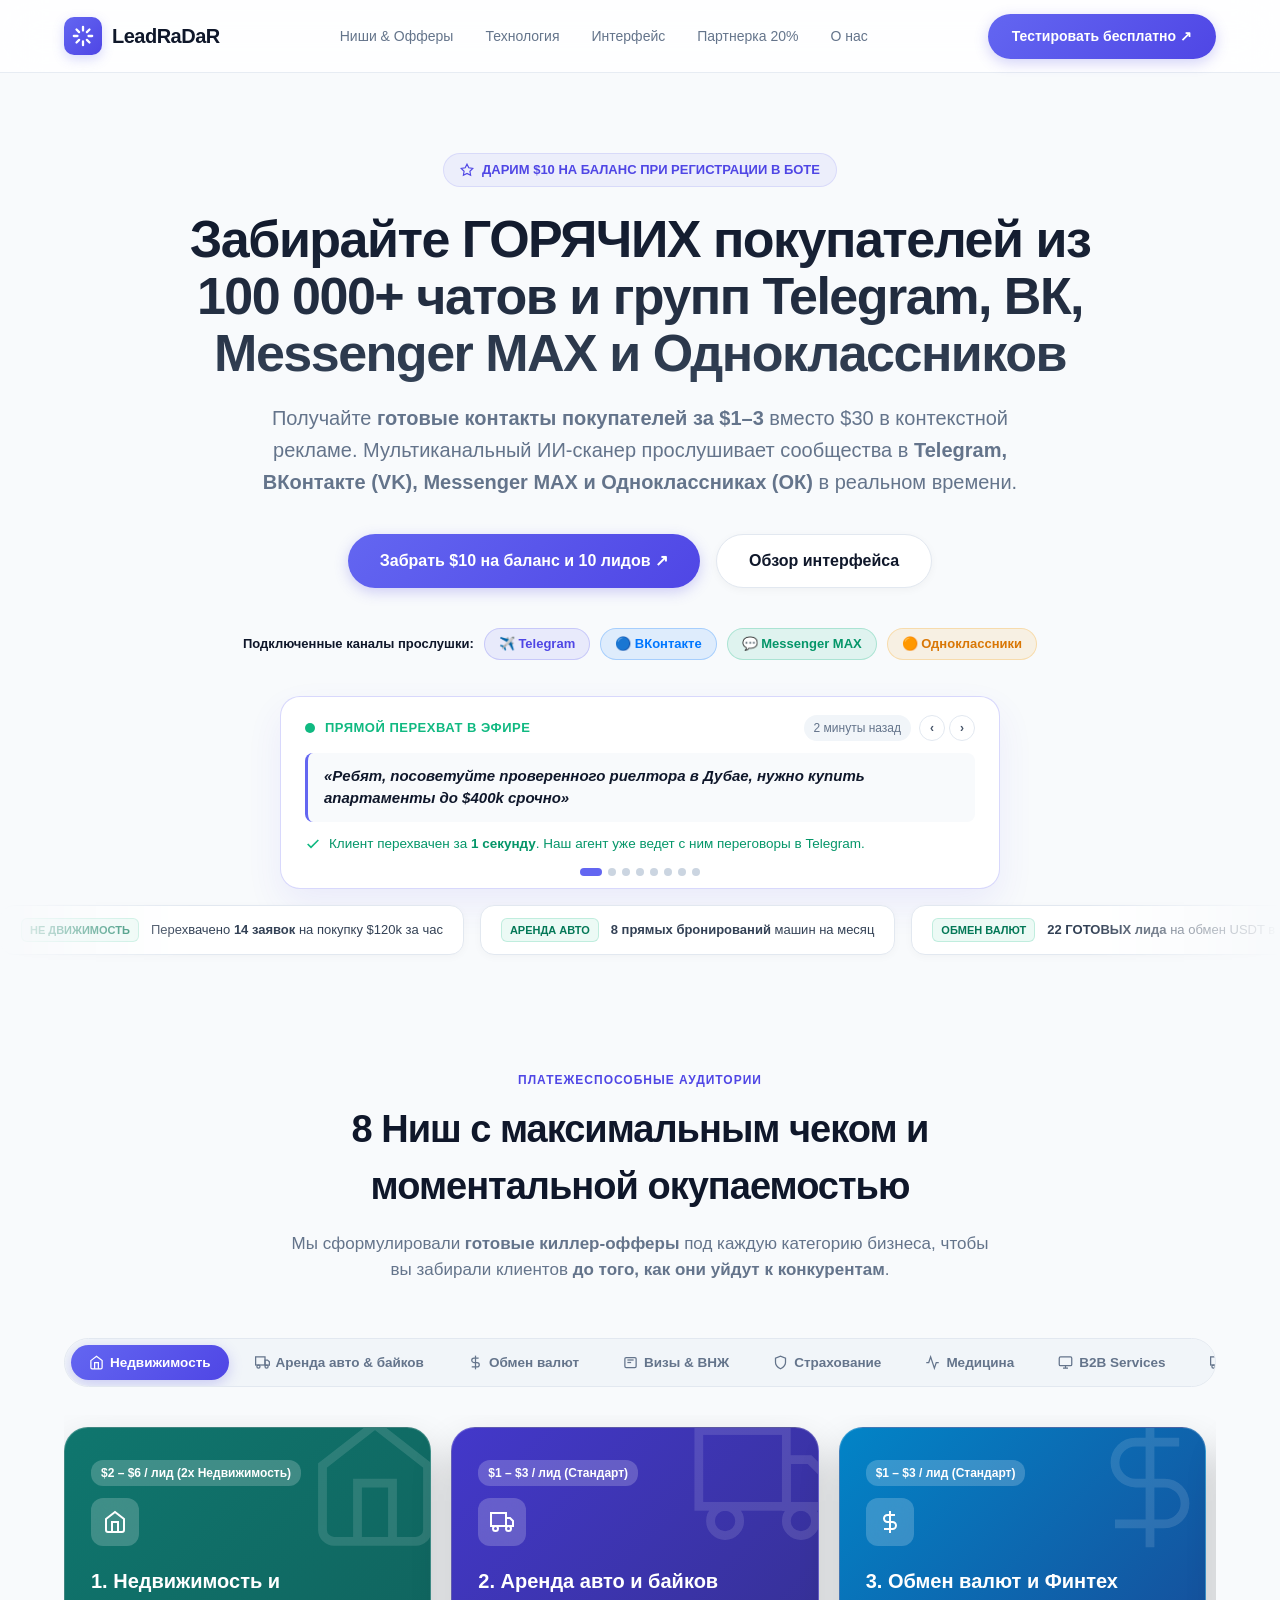
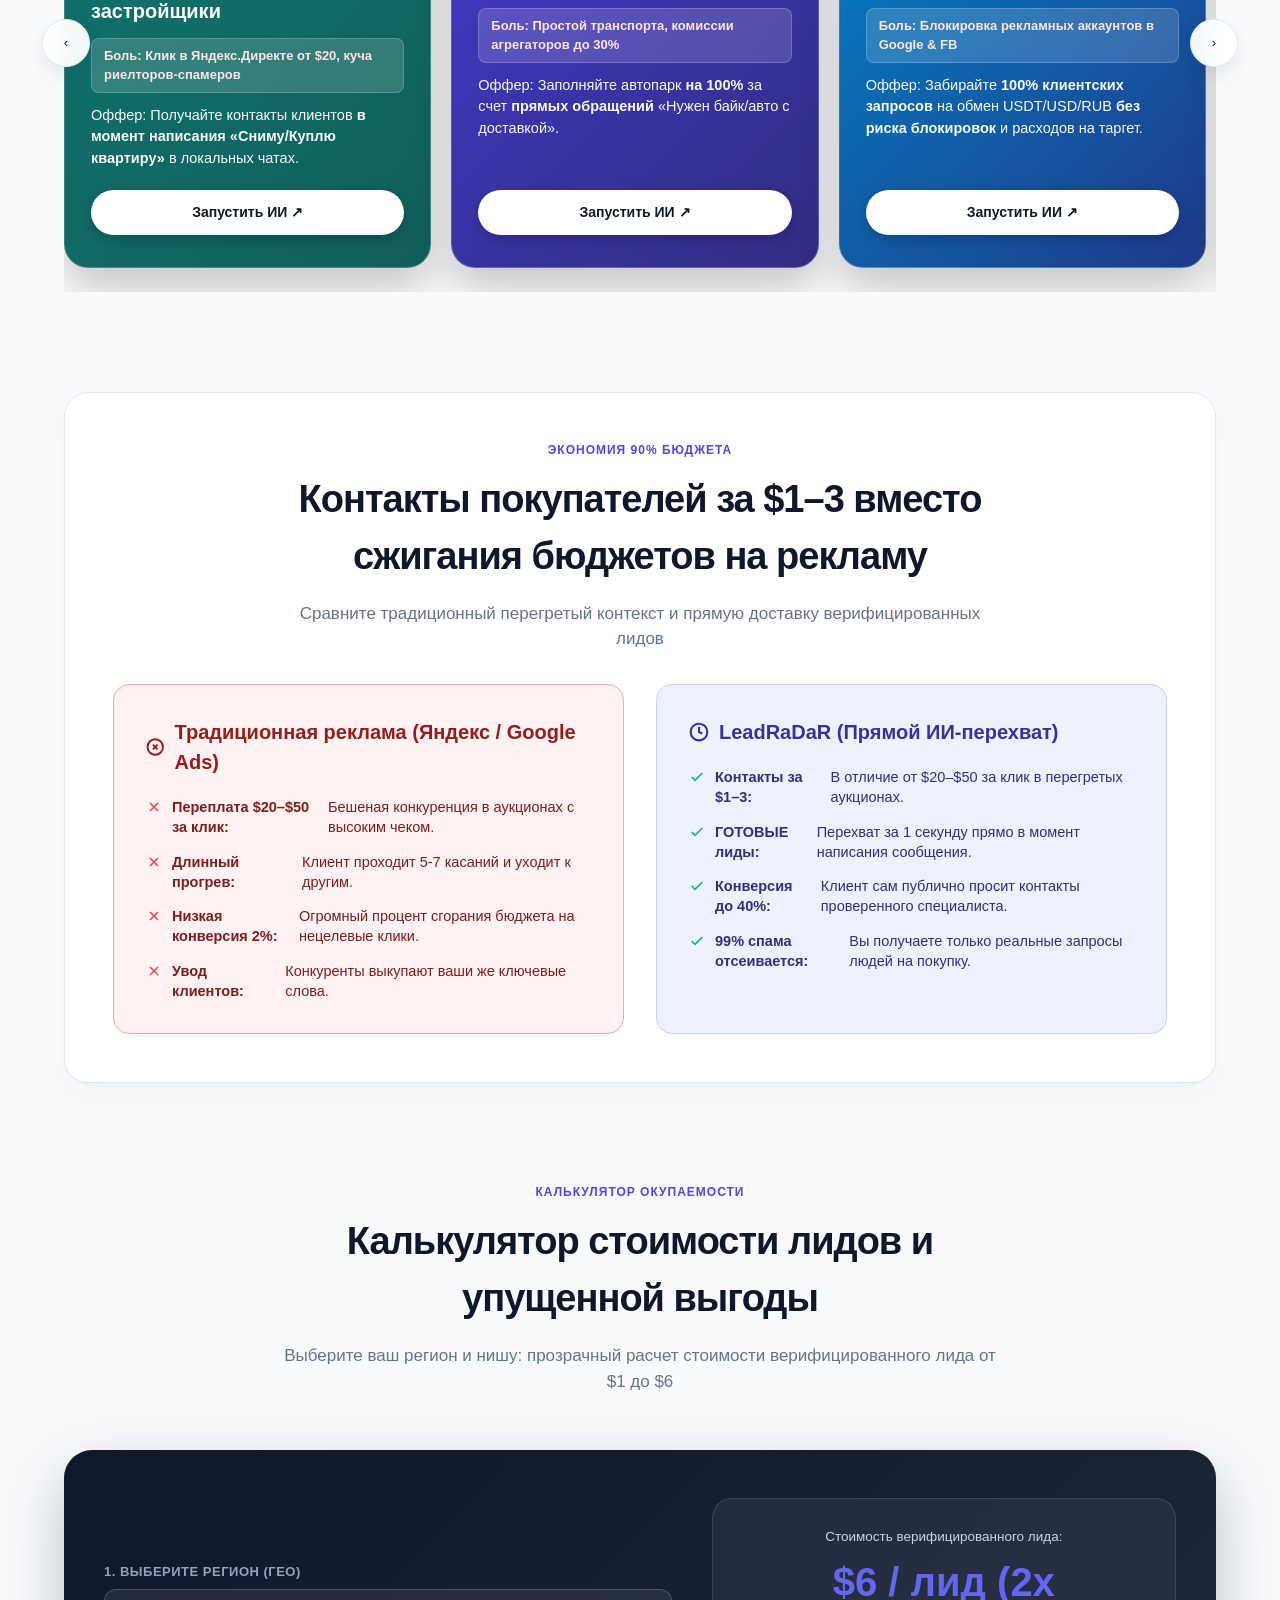
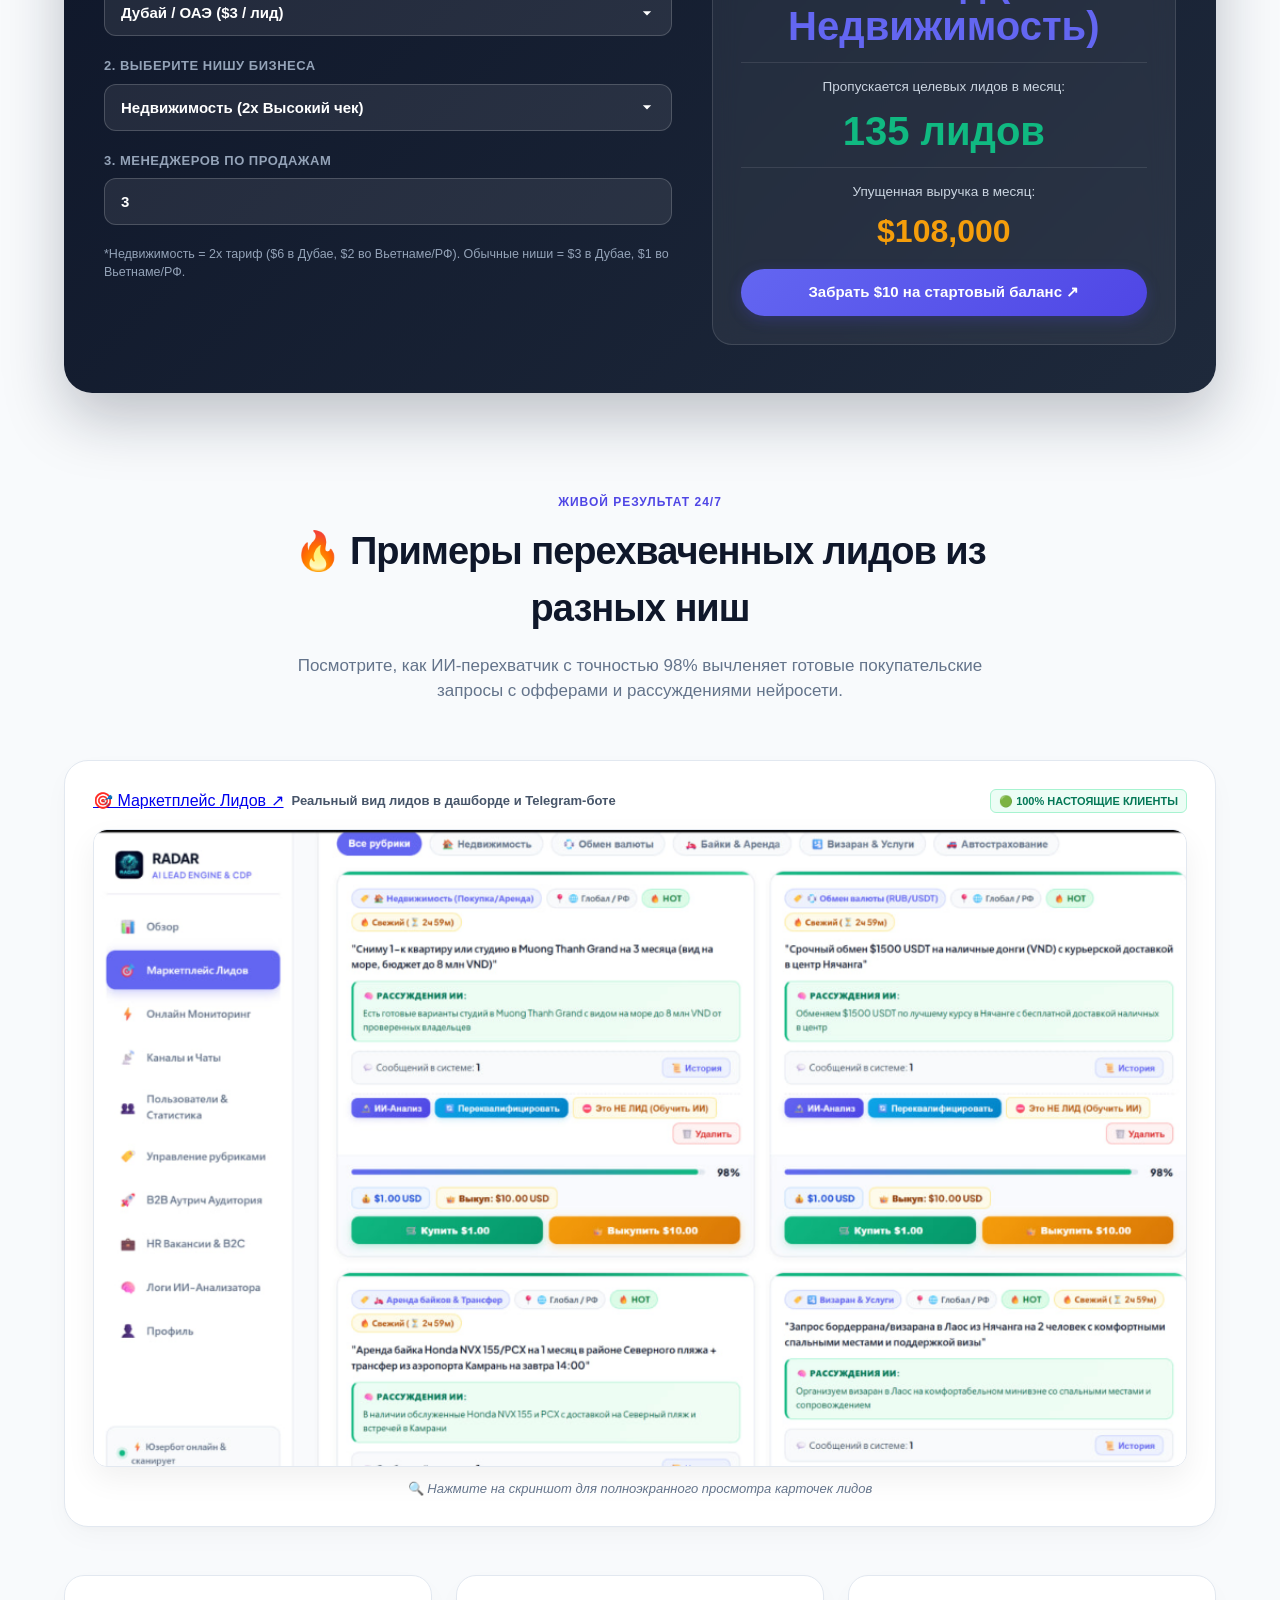
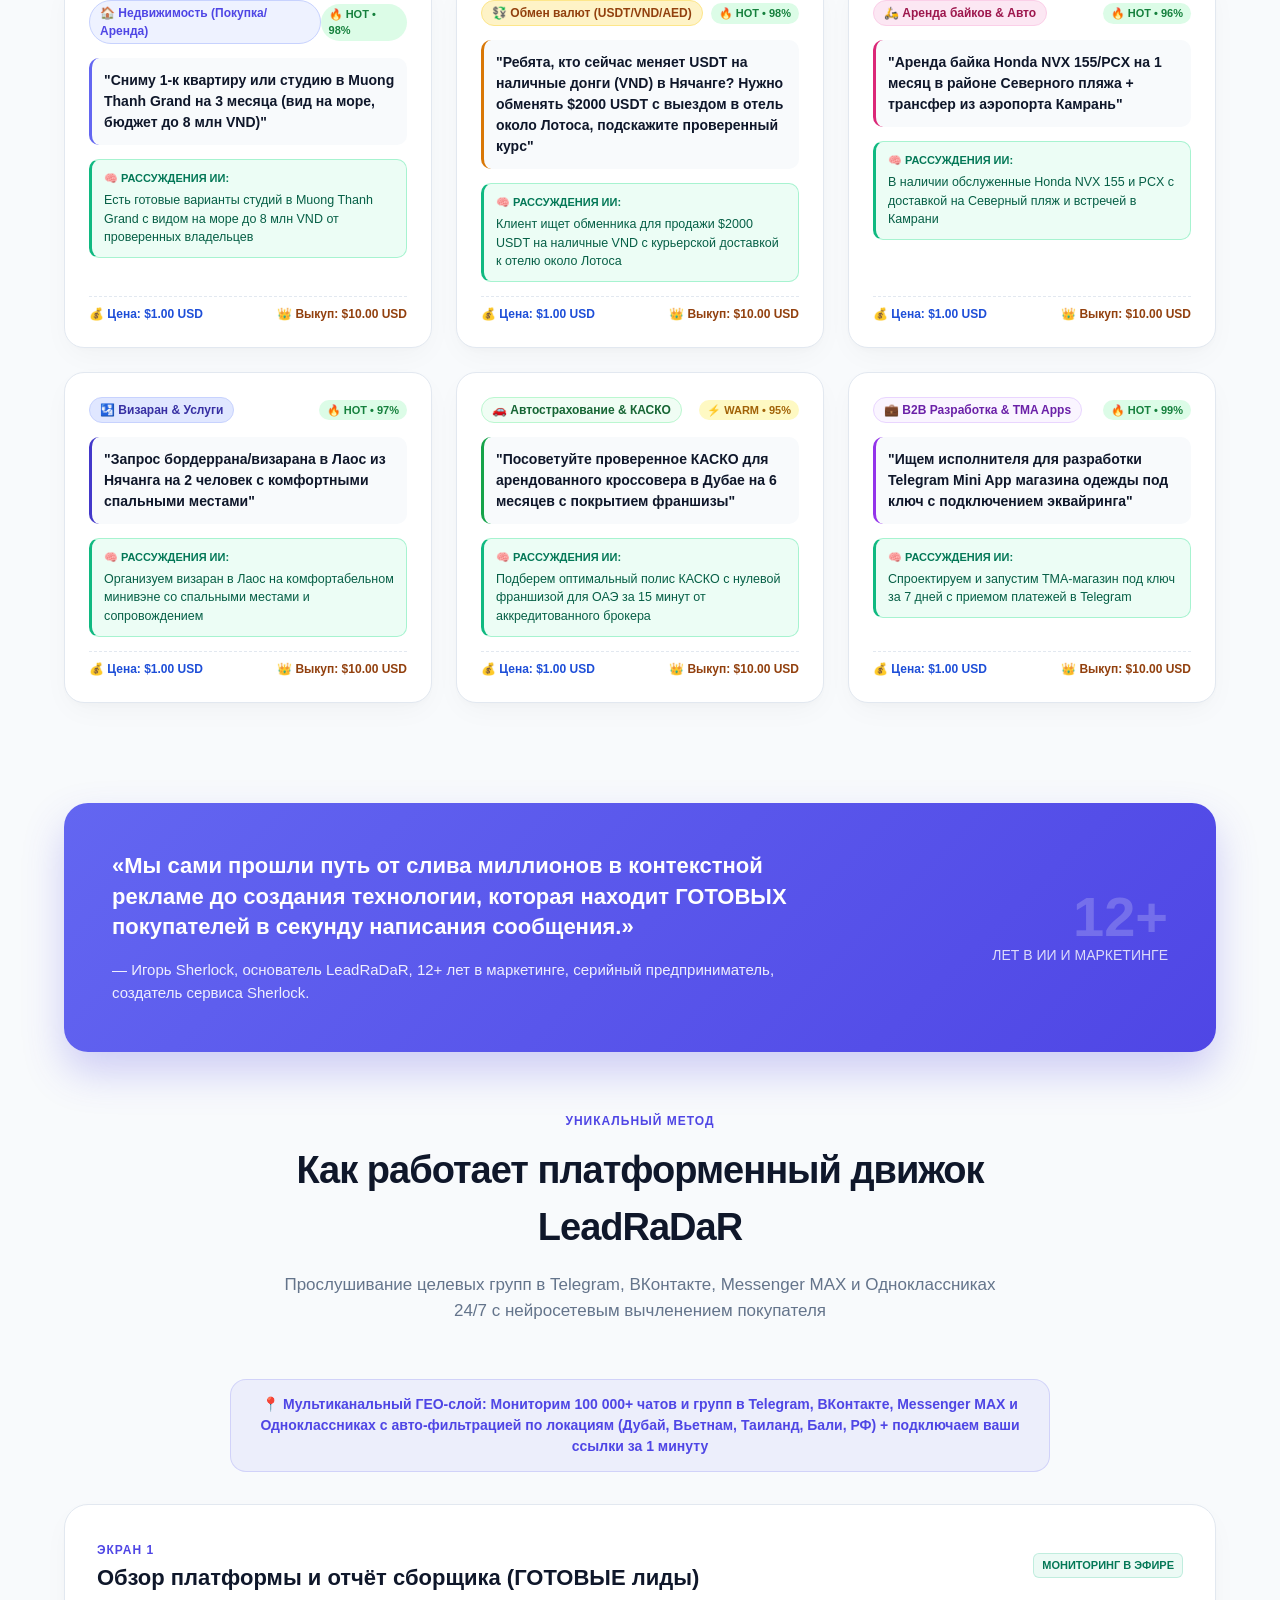
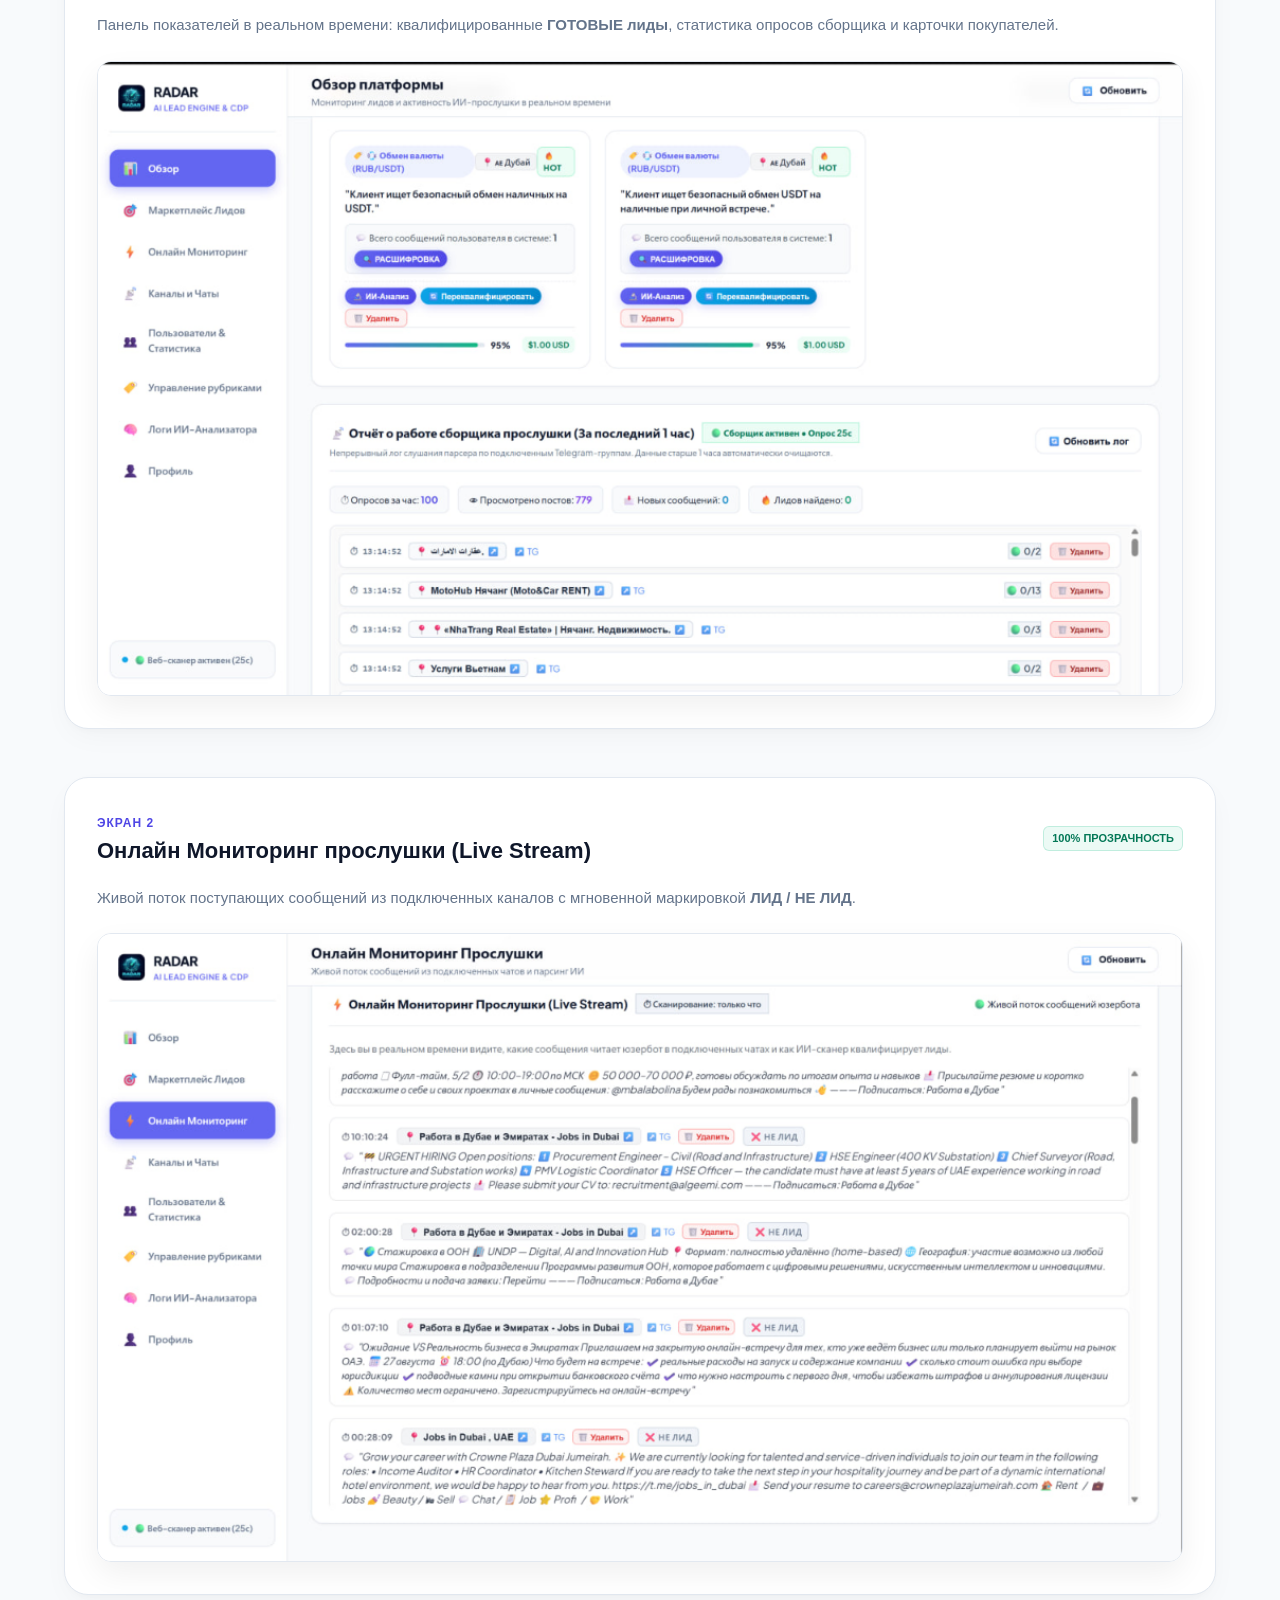
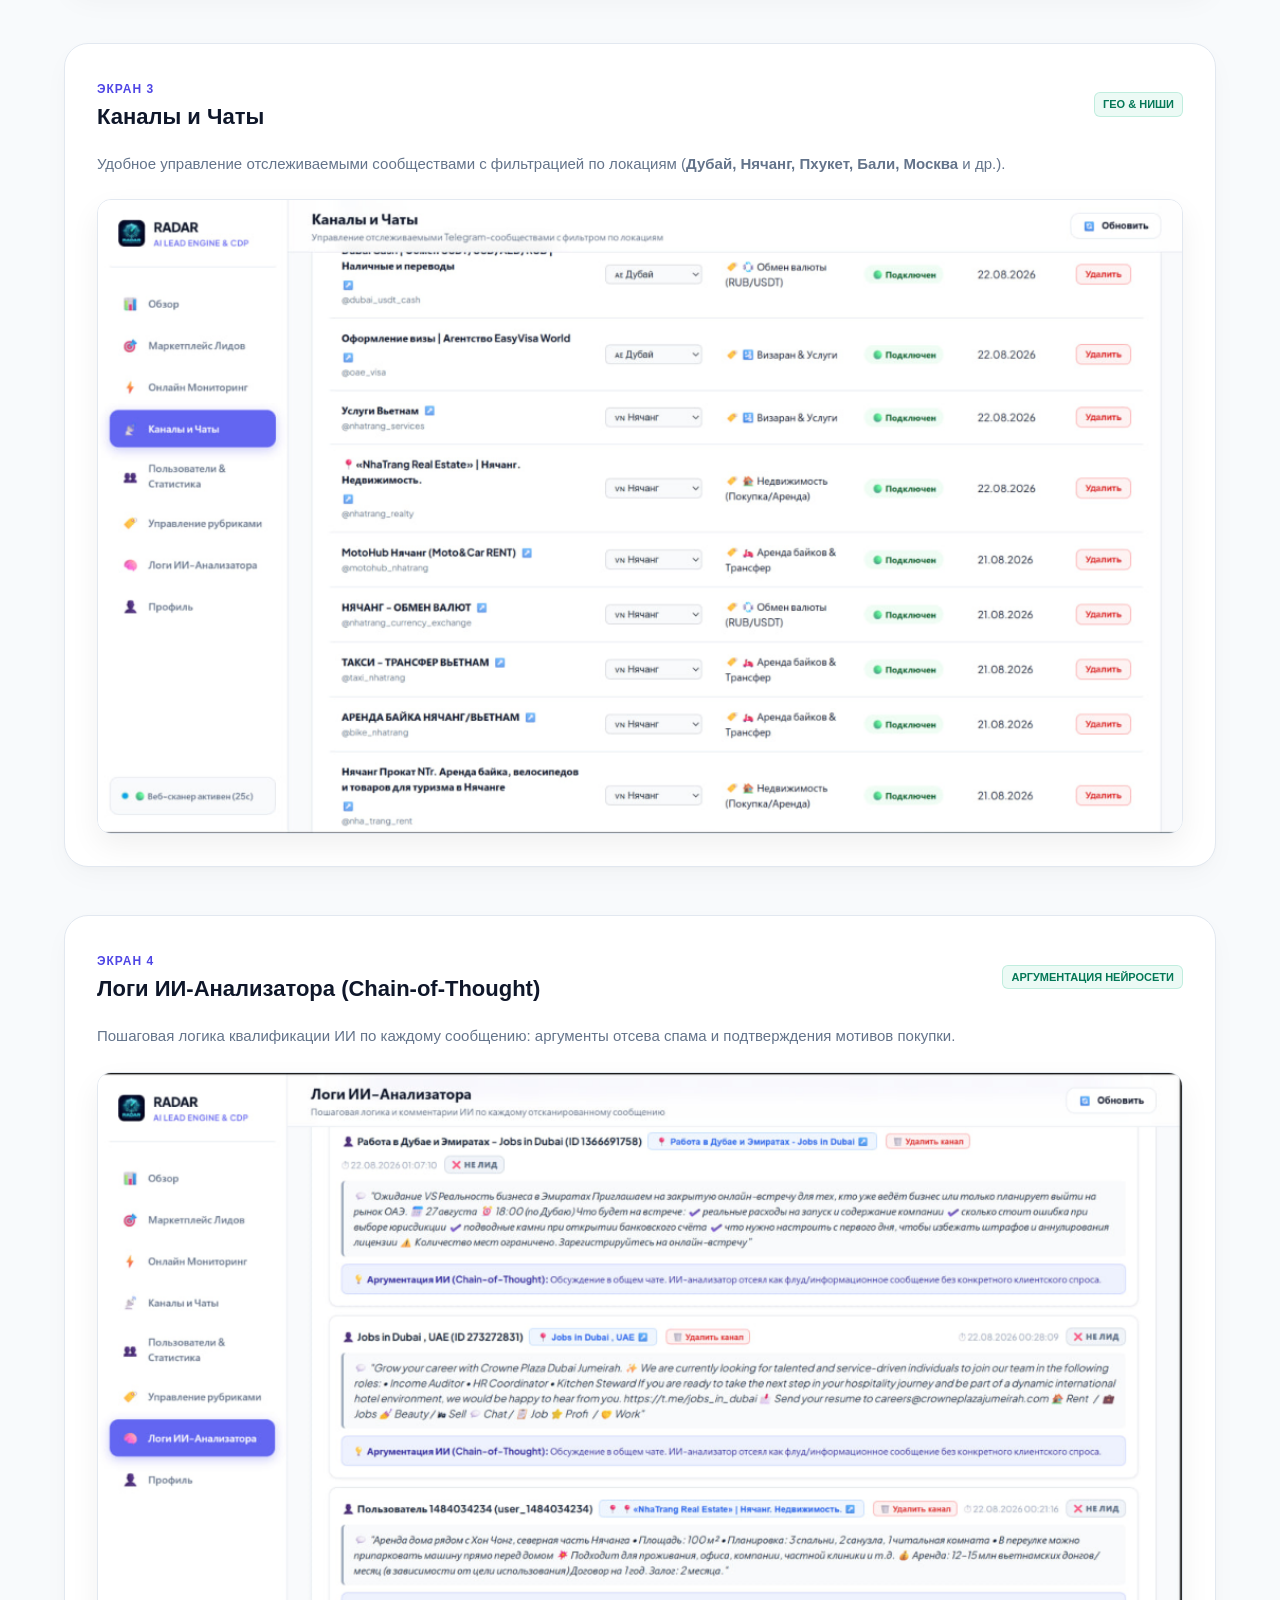
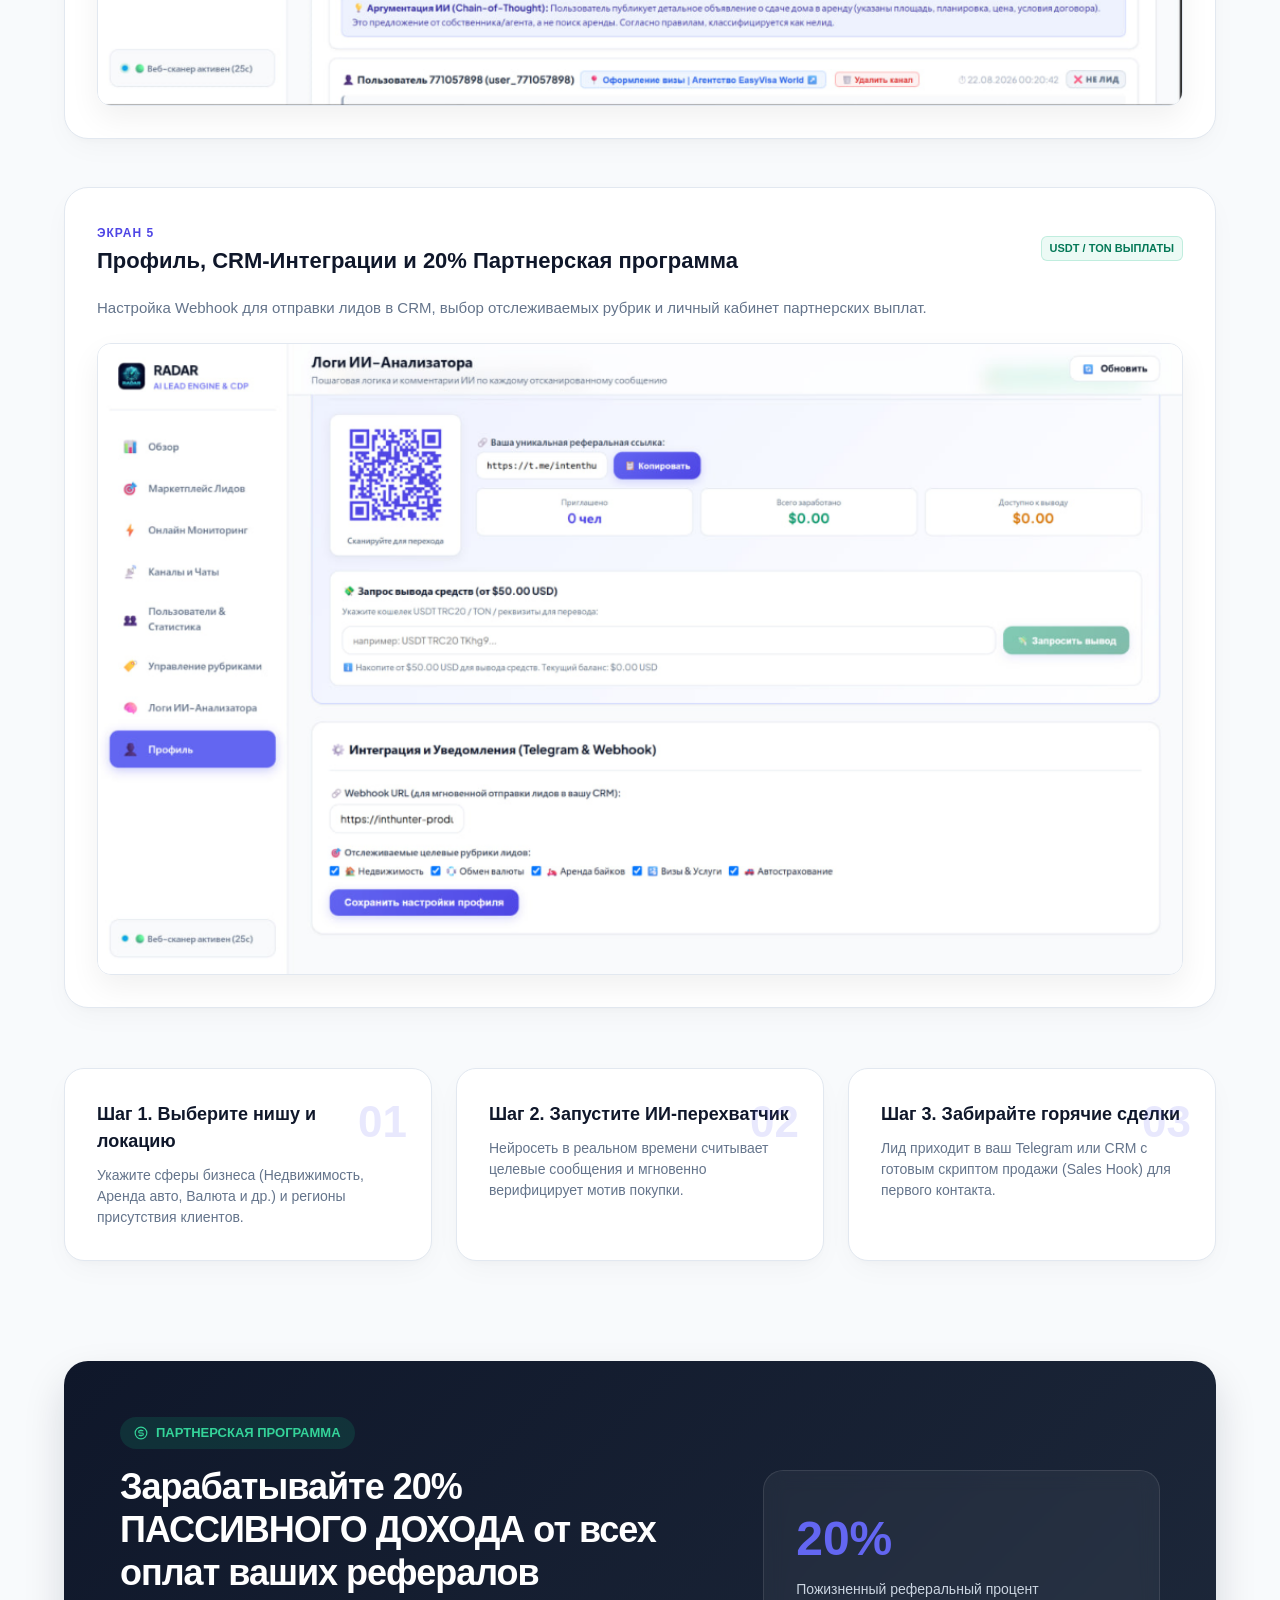
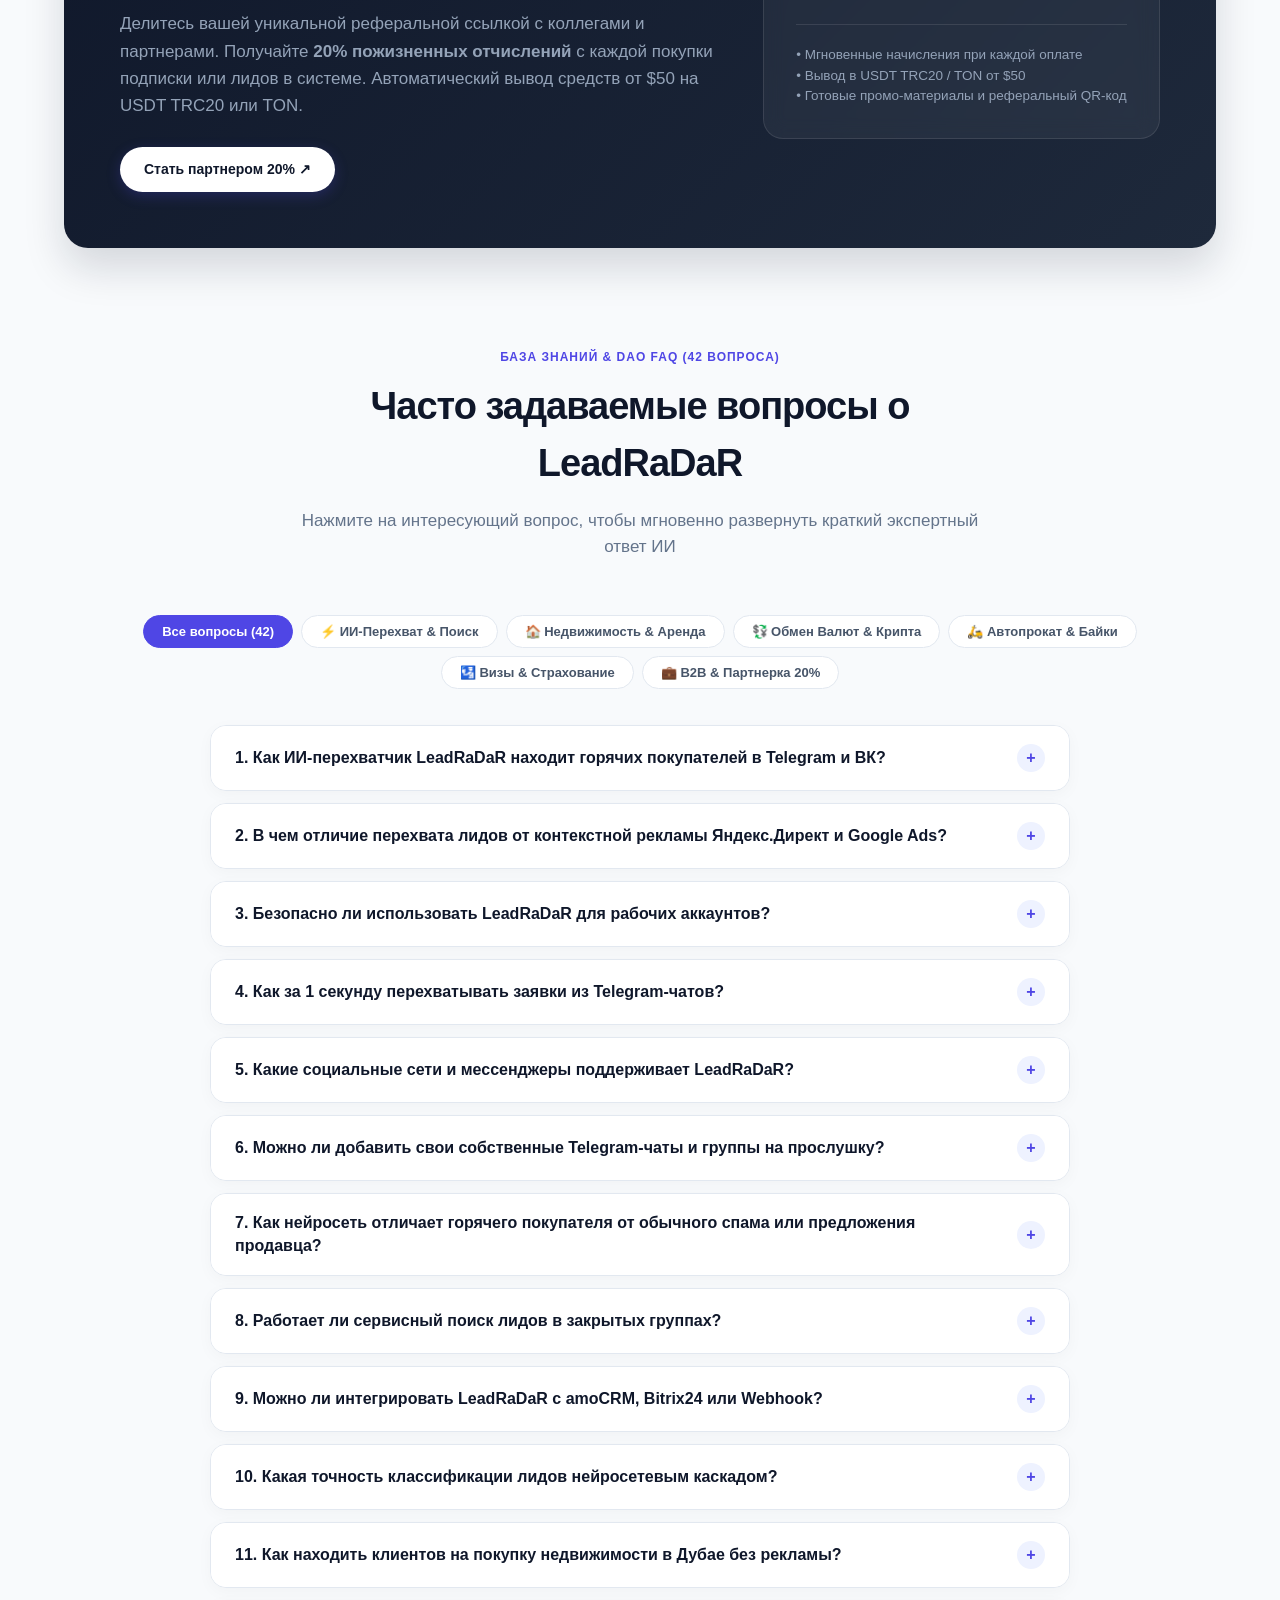
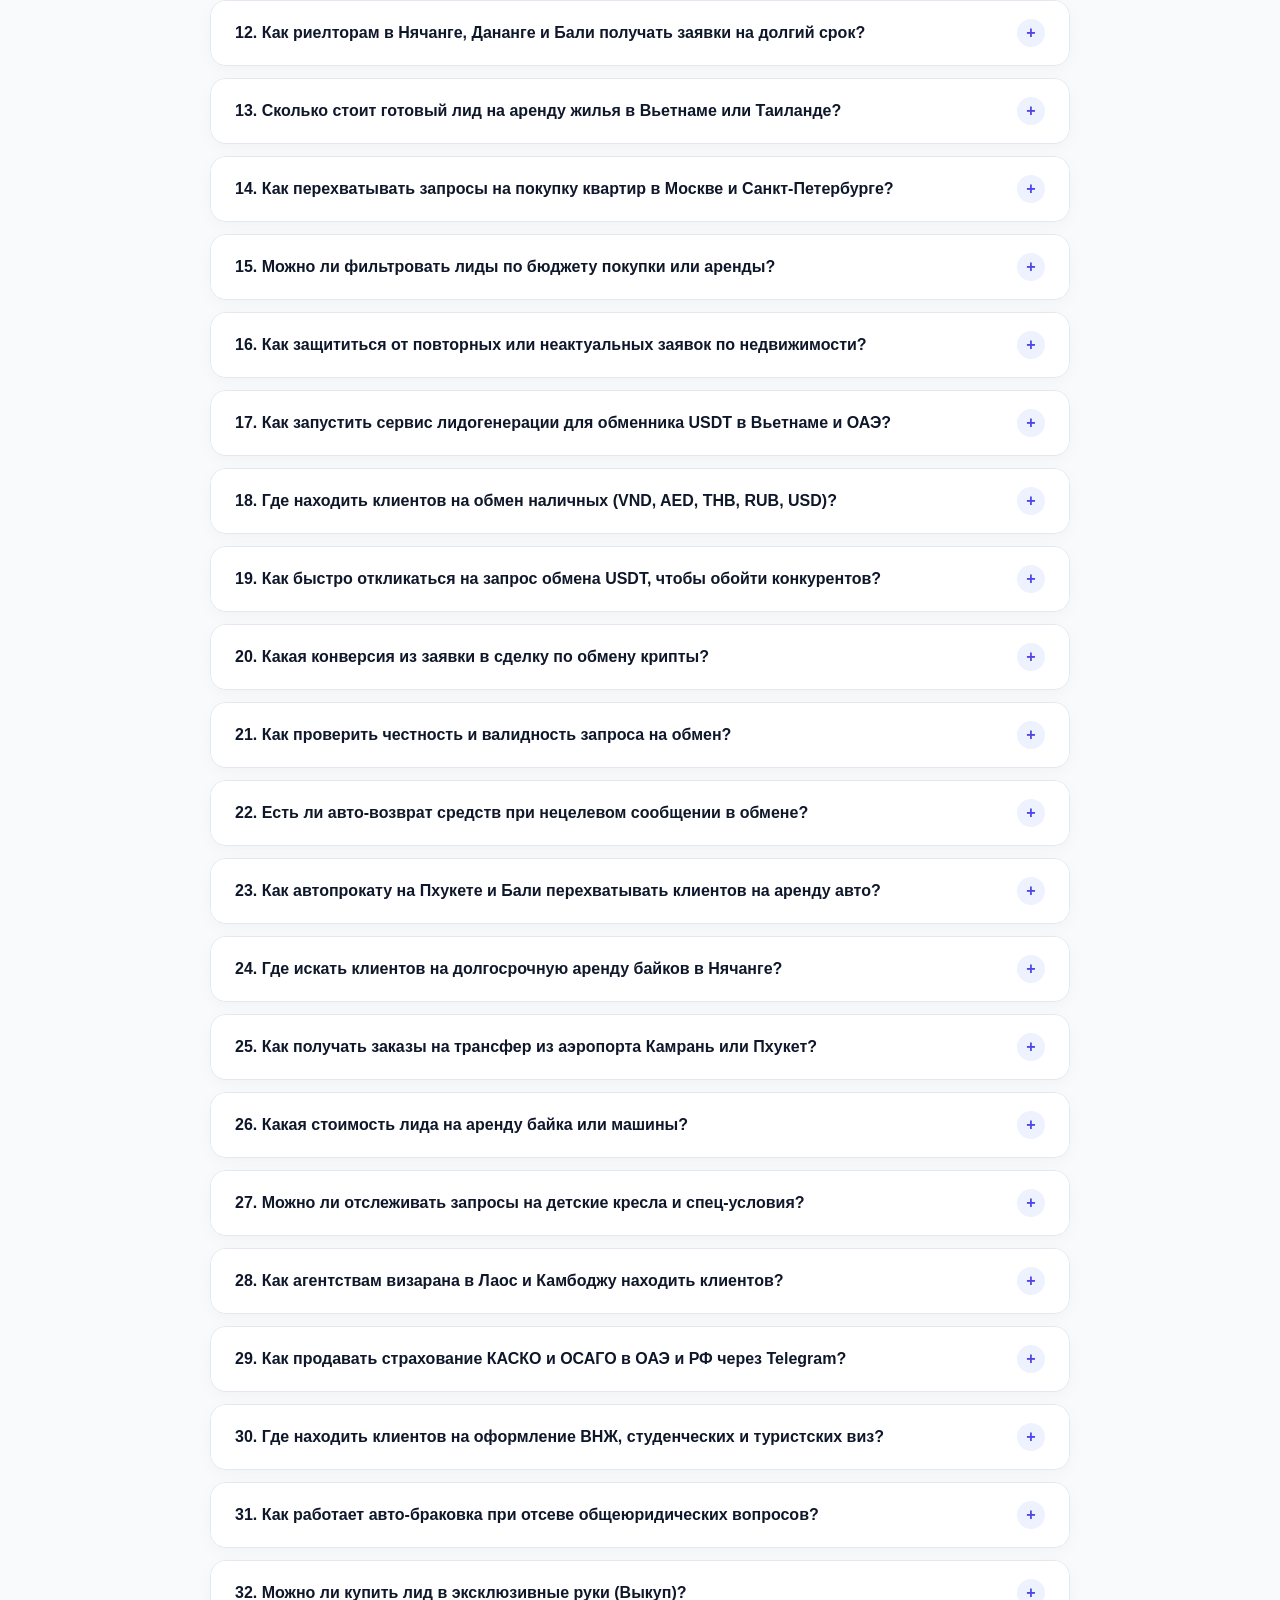
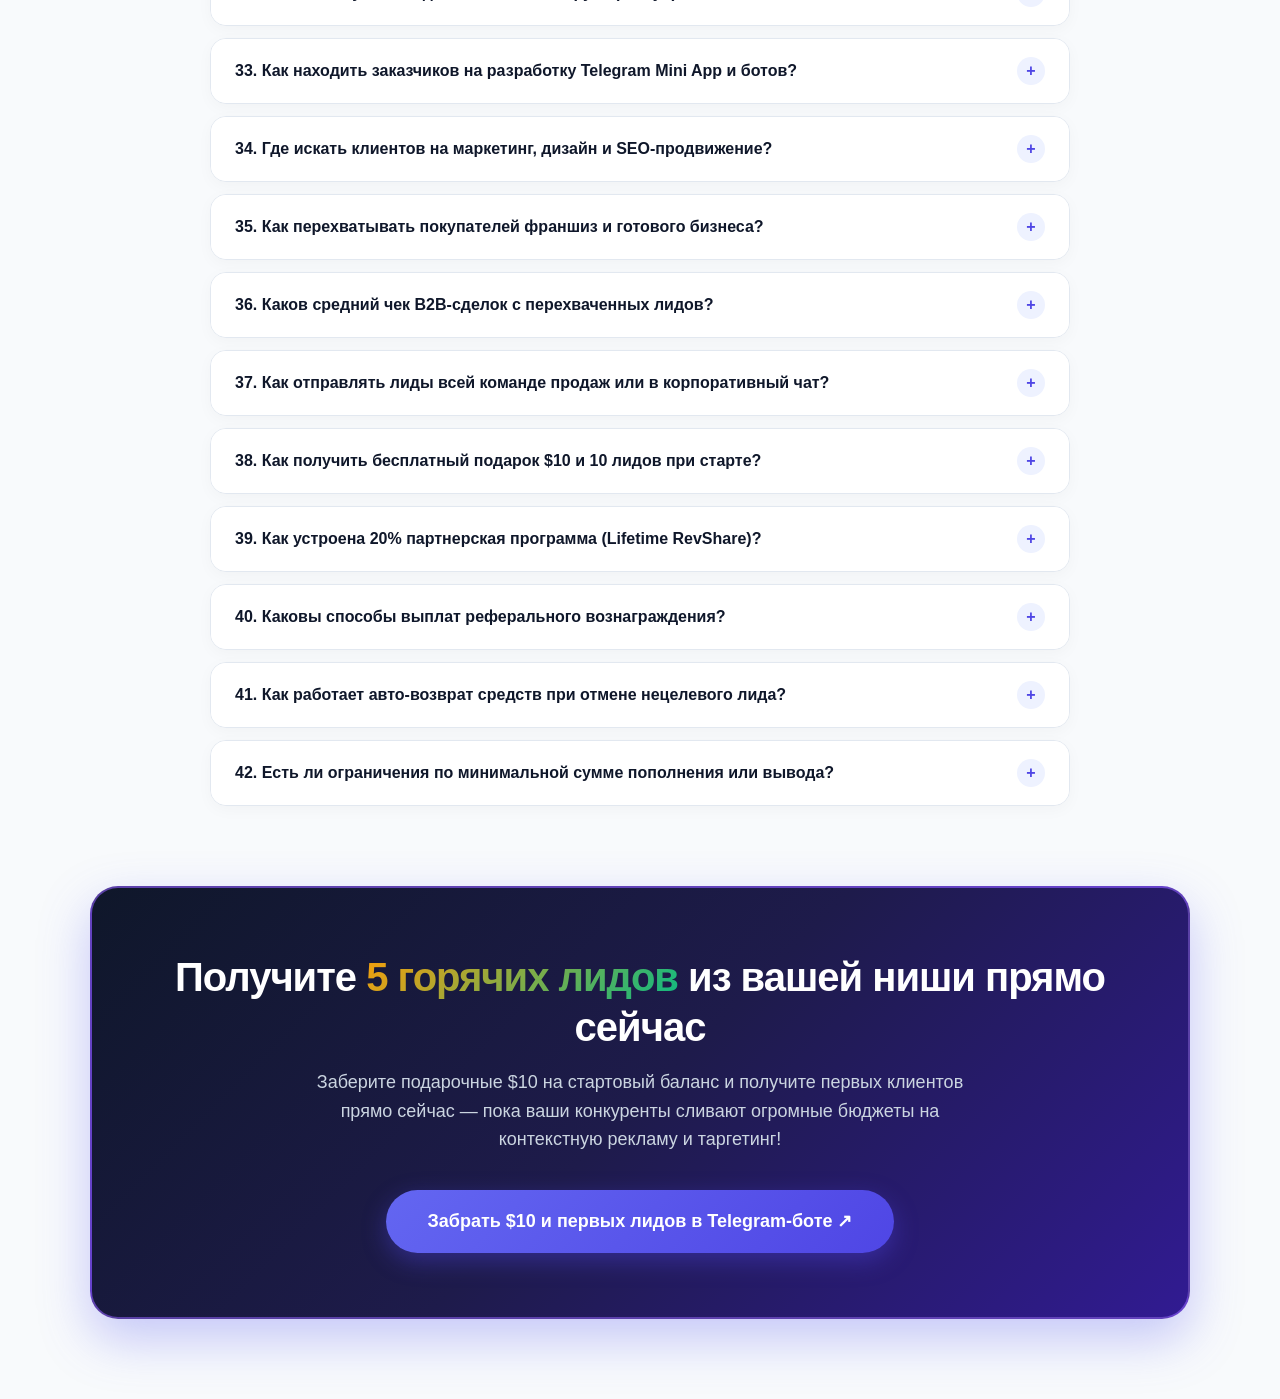
==== commit 1d32d549: "fix(landing): fully restore dark neon glass inline styling and pulsing animation for final CTA secti" ====
--- a/static/landing.html
+++ b/static/landing.html
@@ -3024,11 +3024,15 @@
 
 
   <!-- ── FINAL CTA SECTION ────────────────────────────────────────────────── -->
-  <section class="container">
-    <div class="cta-section">
-      <h2 class="cta-title">Получите <b>5 горячих лидов</b> из вашей ниши прямо сейчас</h2>
-      <p class="cta-desc">Заберите подарочные $10 на стартовый баланс и получите первых клиентов прямо сейчас — пока ваши конкуренты сливают огромные бюджеты на контекстную рекламу и таргетинг!</p>
-      <a href="https://t.me/intenthunter_bot?start=onboarding_10usd" target="_blank" rel="noopener" class="btn-apple" style="font-size: 17px; padding: 16px 40px;">
+  <section class="container" style="max-width: 1140px; margin: 60px auto 80px auto; padding: 0 20px;">
+    <div class="cta-section" style="background: linear-gradient(135deg, #0F172A 0%, #1E1B4B 50%, #311B92 100%); border: 2px solid rgba(139, 92, 246, 0.6); border-radius: 28px; padding: 64px 32px; text-align: center; color: #FFFFFF; position: relative; overflow: hidden; box-shadow: 0 20px 50px rgba(99, 102, 241, 0.35);">
+      <h2 class="cta-title" style="font-size: 40px; font-weight: 800; letter-spacing: -1px; margin-bottom: 16px; color: #FFFFFF; line-height: 1.25;">
+        Получите <b style="background: linear-gradient(135deg, #F59E0B 0%, #10B981 100%); -webkit-background-clip: text; -webkit-text-fill-color: transparent;">5 горячих лидов</b> из вашей ниши прямо сейчас
+      </h2>
+      <p class="cta-desc" style="font-size: 18px; color: #CBD5E1; max-width: 680px; margin: 0 auto 36px; line-height: 1.6;">
+        Заберите подарочные $10 на стартовый баланс и получите первых клиентов прямо сейчас — пока ваши конкуренты сливают огромные бюджеты на контекстную рекламу и таргетинг!
+      </p>
+      <a href="https://t.me/intenthunter_bot?start=onboarding_10usd" target="_blank" rel="noopener" class="btn-apple" style="display: inline-flex; align-items: center; justify-content: center; gap: 10px; background: linear-gradient(135deg, #6366F1 0%, #4F46E5 100%); color: #FFFFFF; font-size: 18px; font-weight: 700; padding: 18px 42px; border-radius: 980px; text-decoration: none; box-shadow: 0 8px 24px rgba(79, 70, 229, 0.4); transition: transform 0.2s ease;">
         Забрать $10 и первых лидов в Telegram-боте ↗
       </a>
     </div>
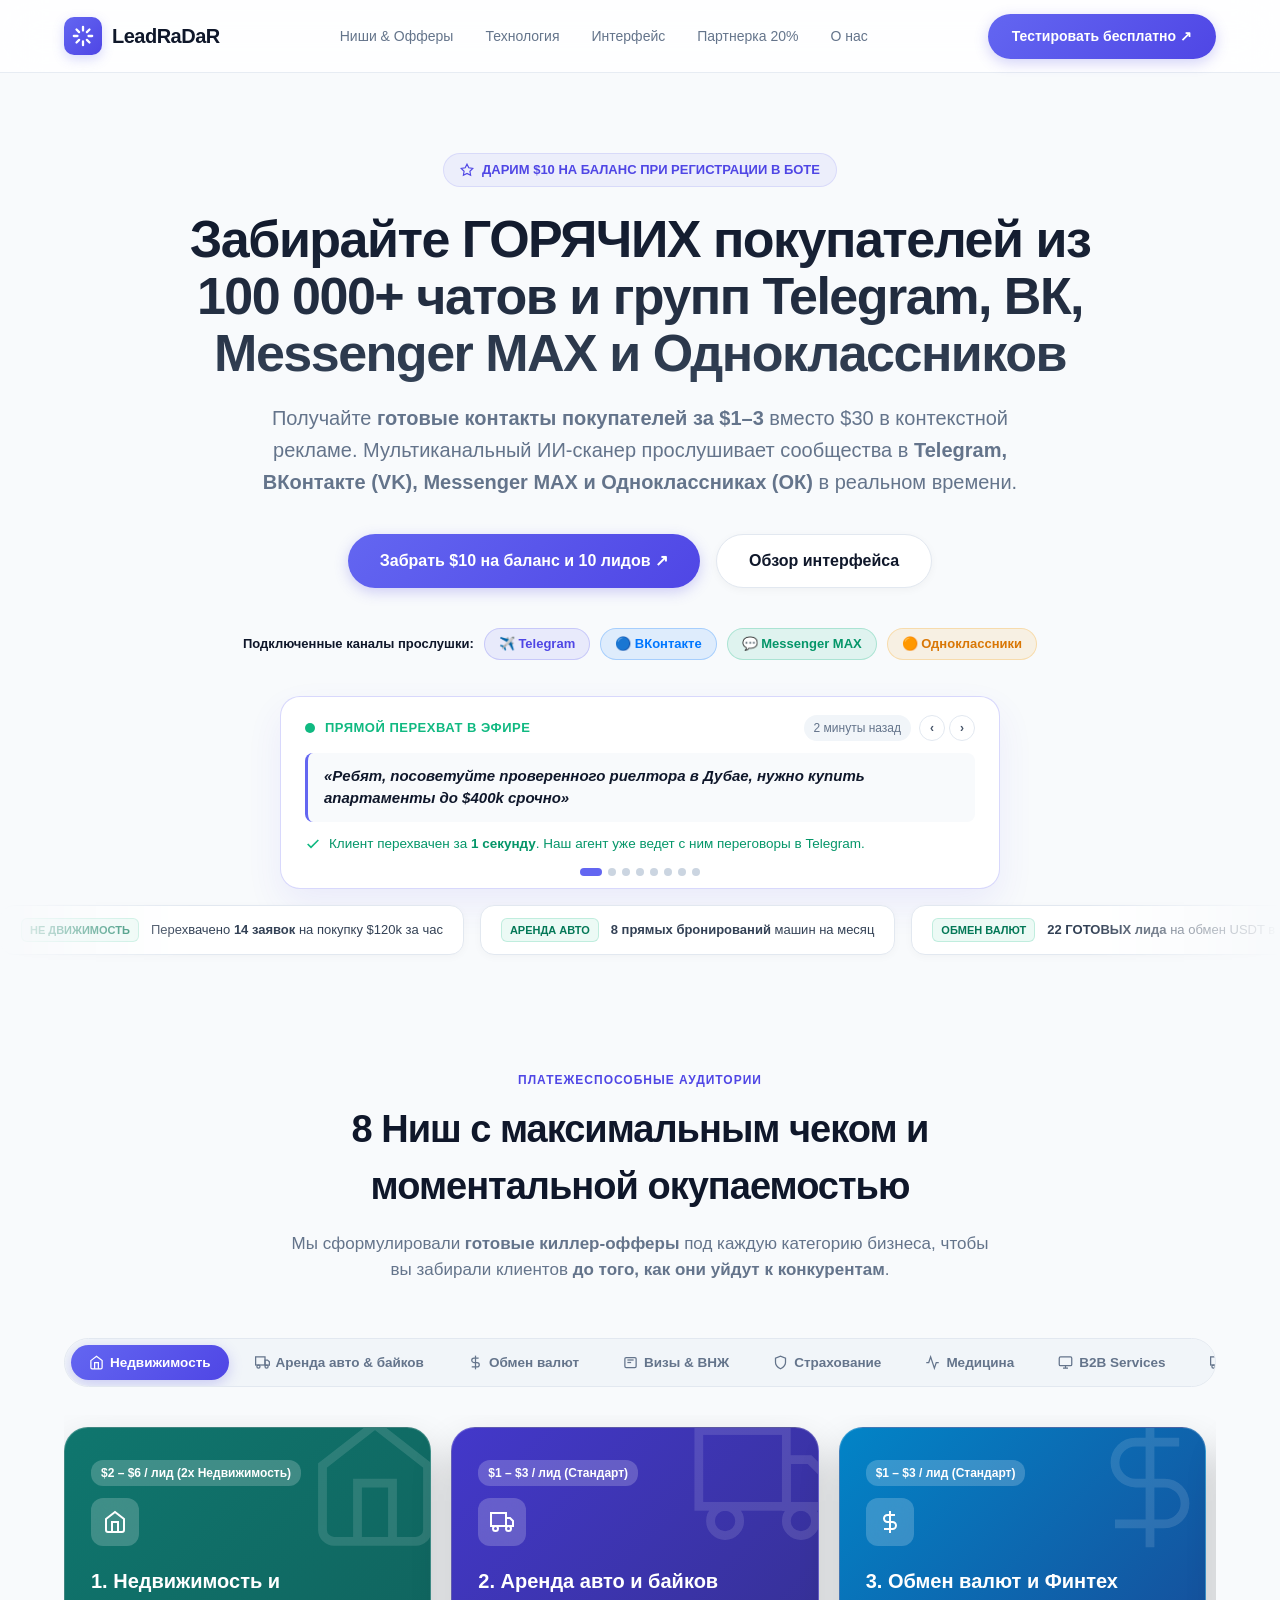
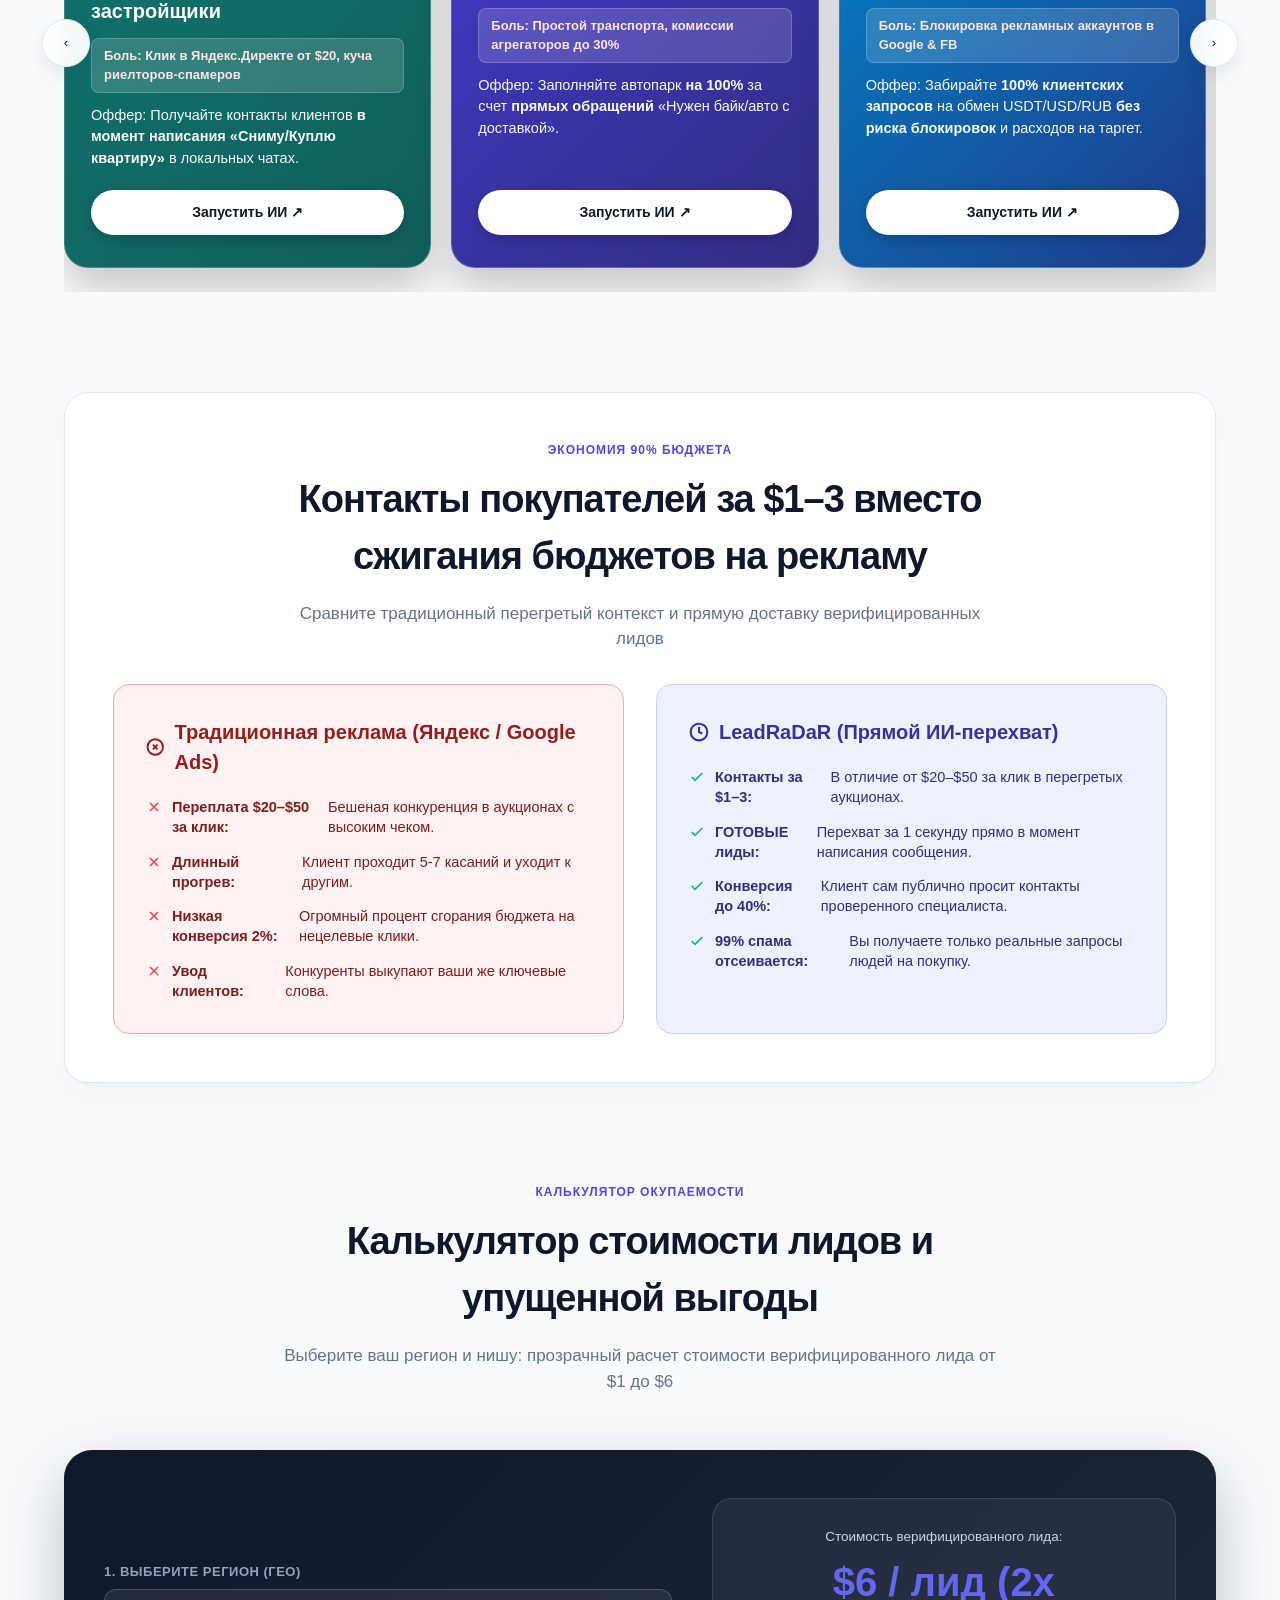
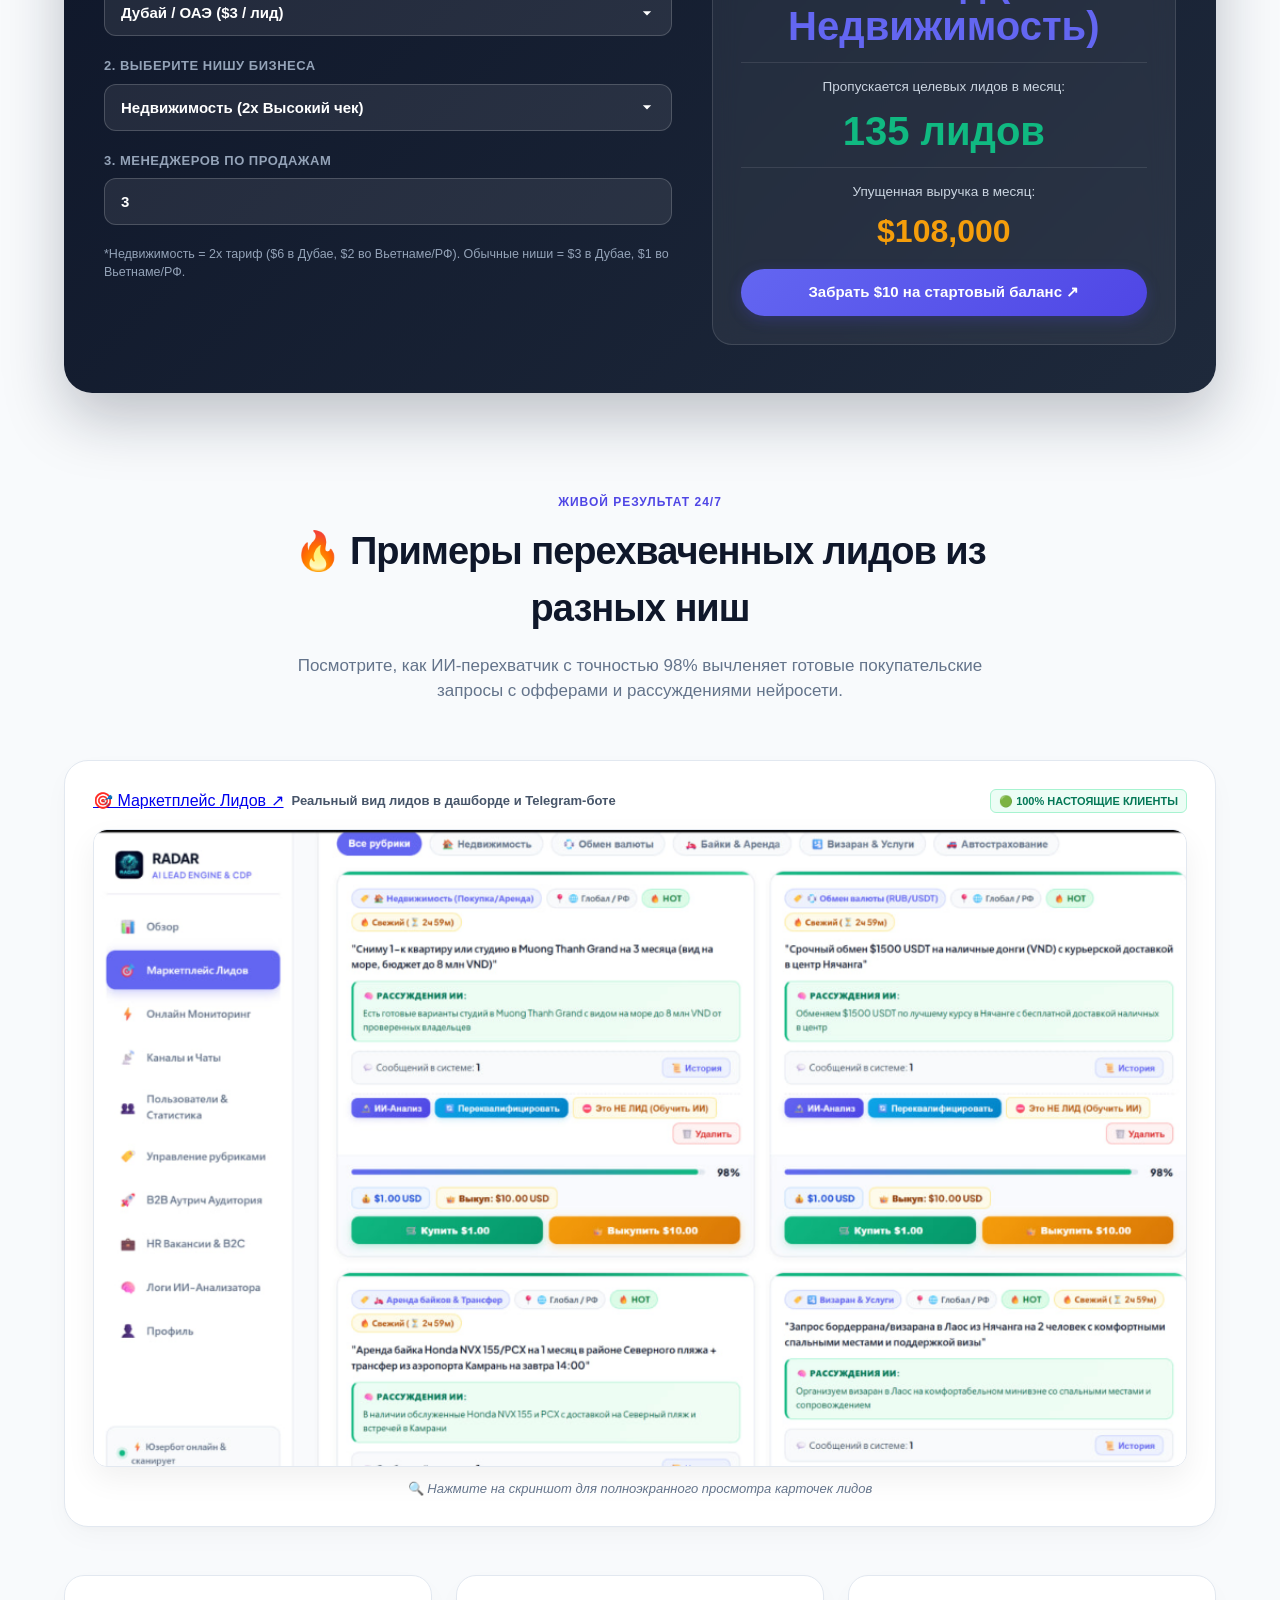
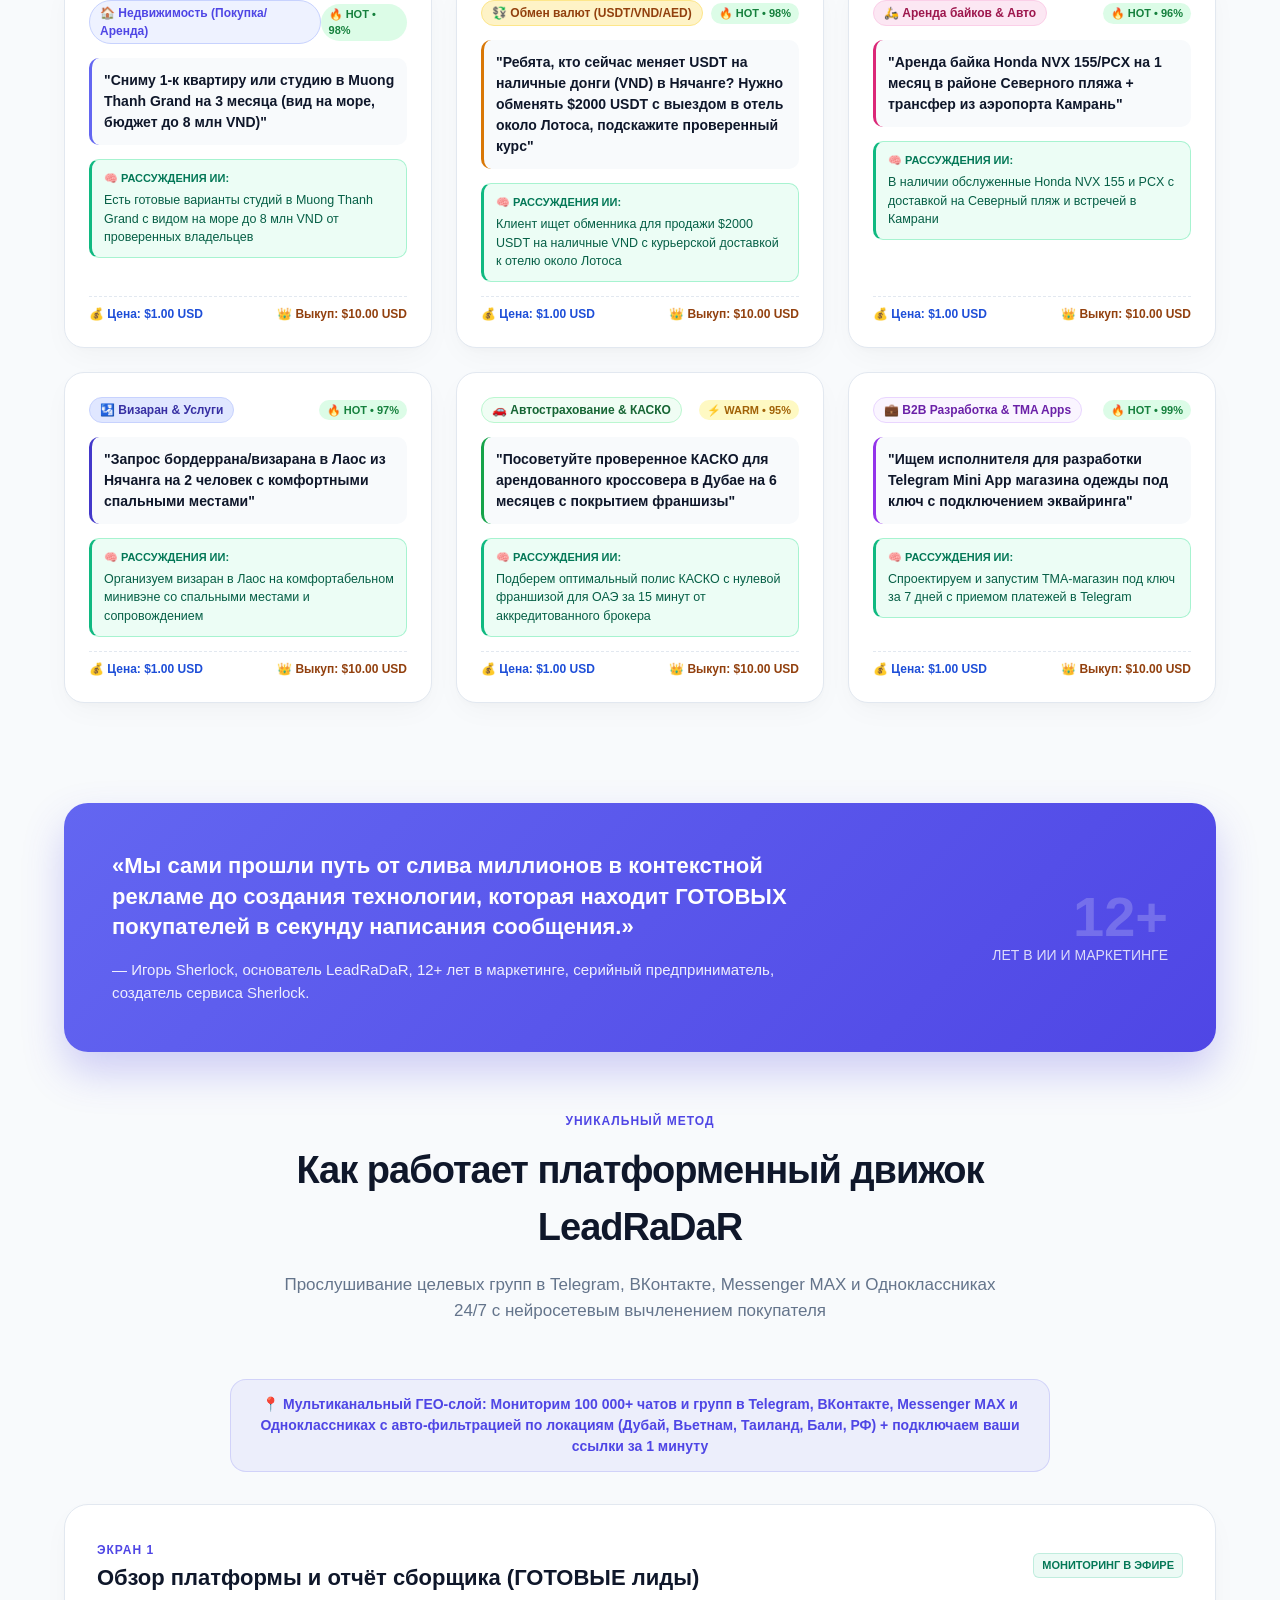
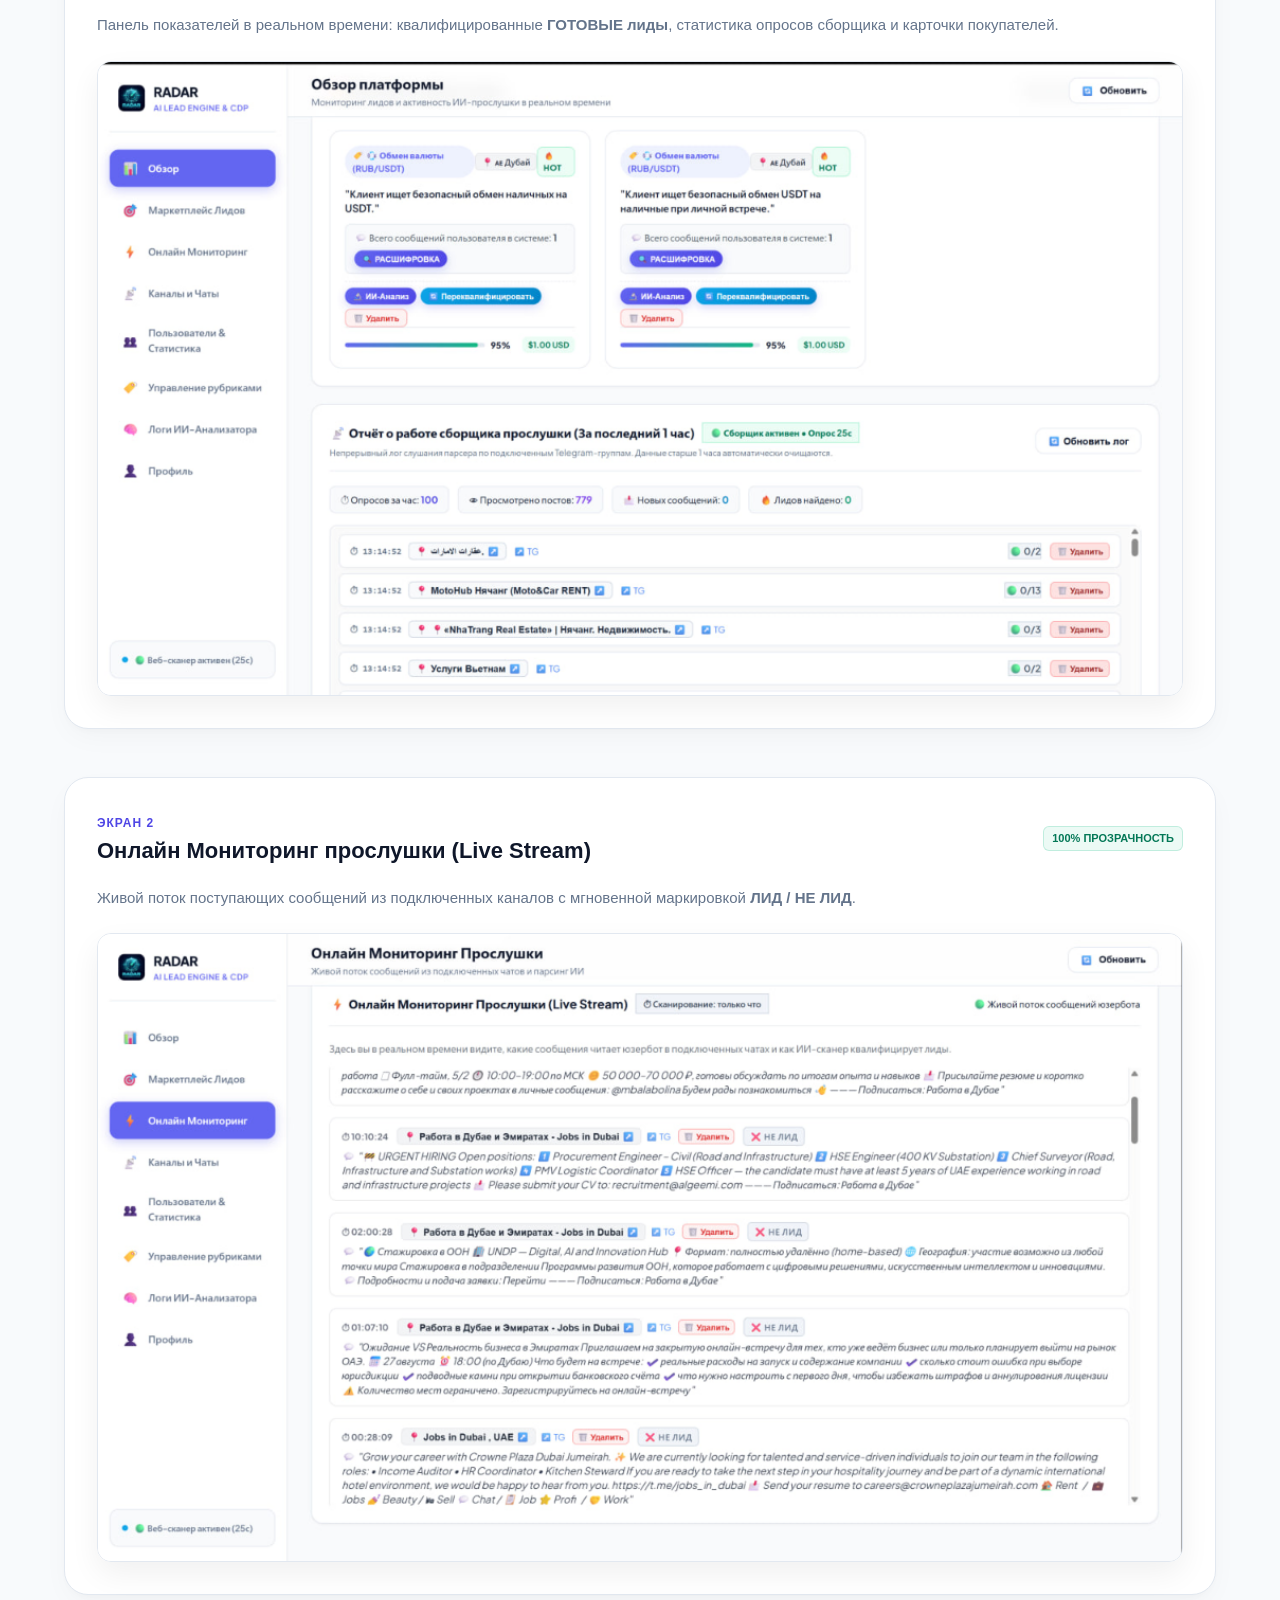
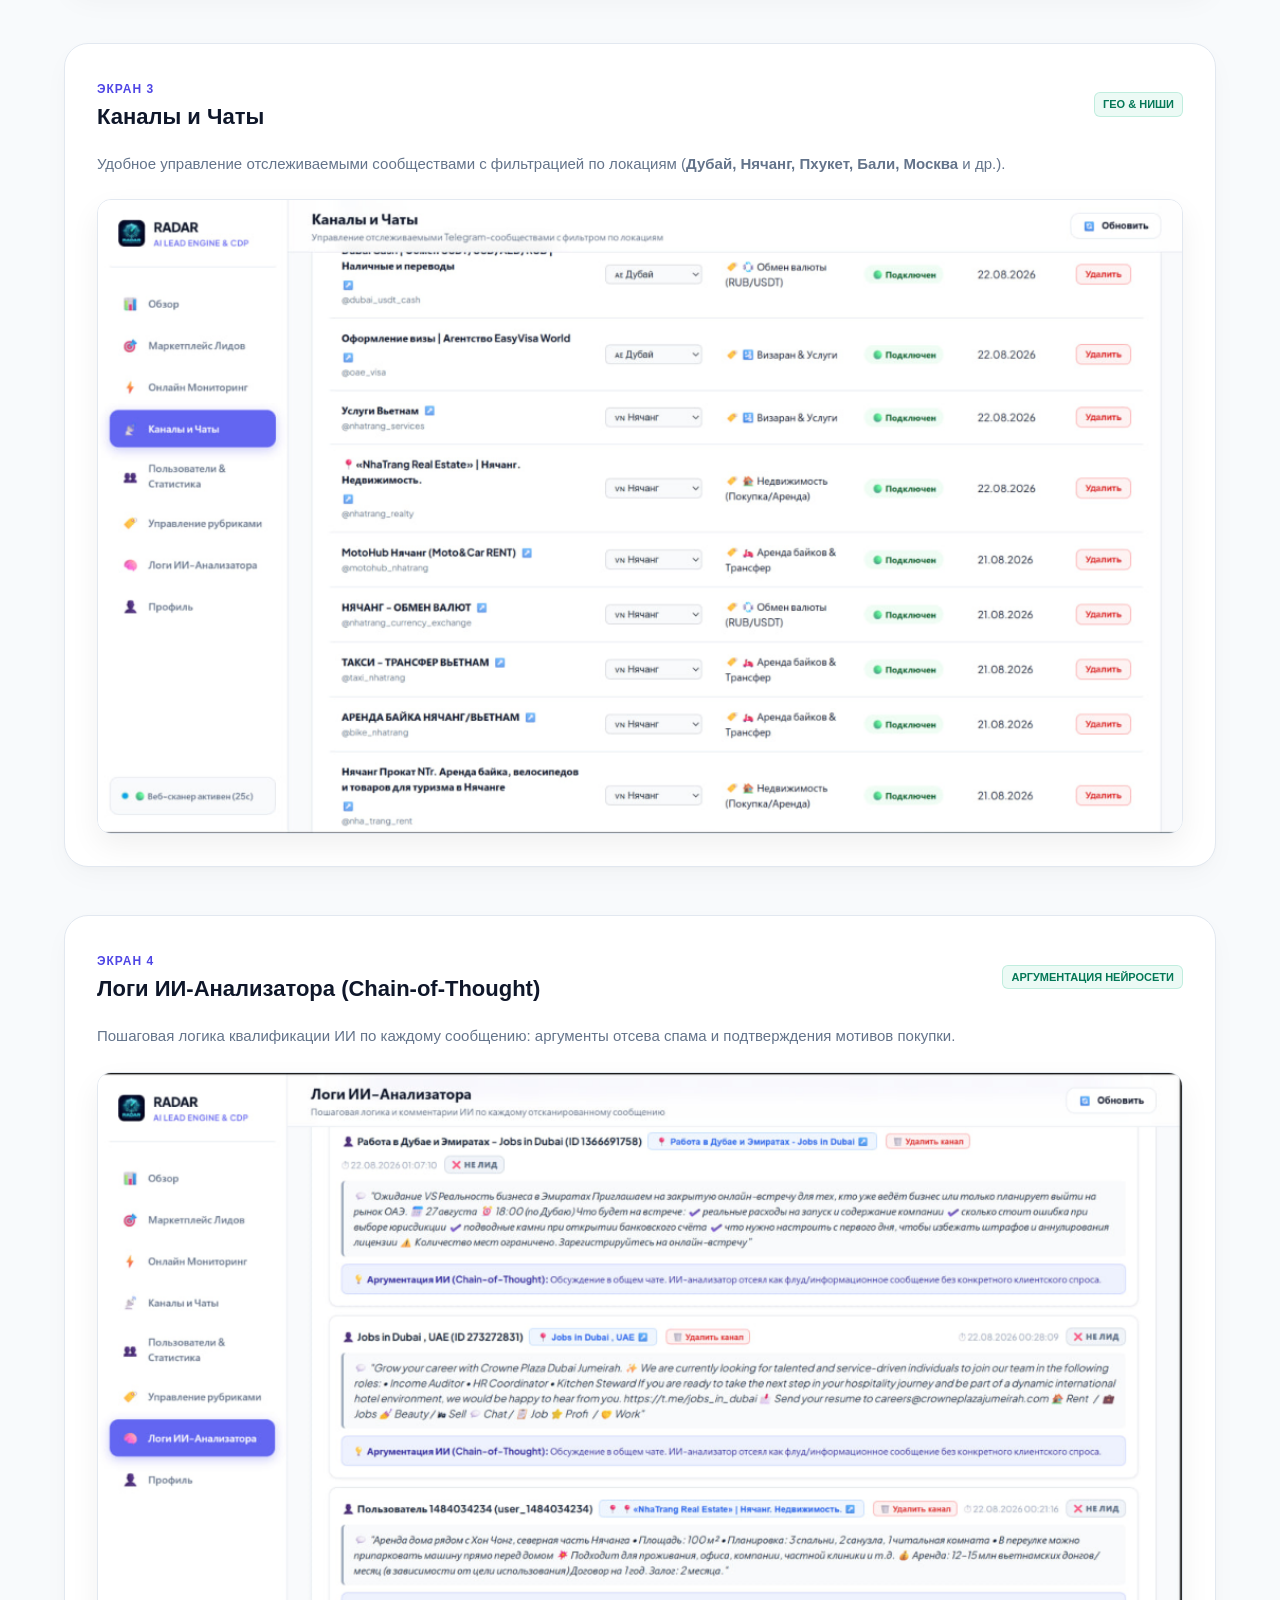
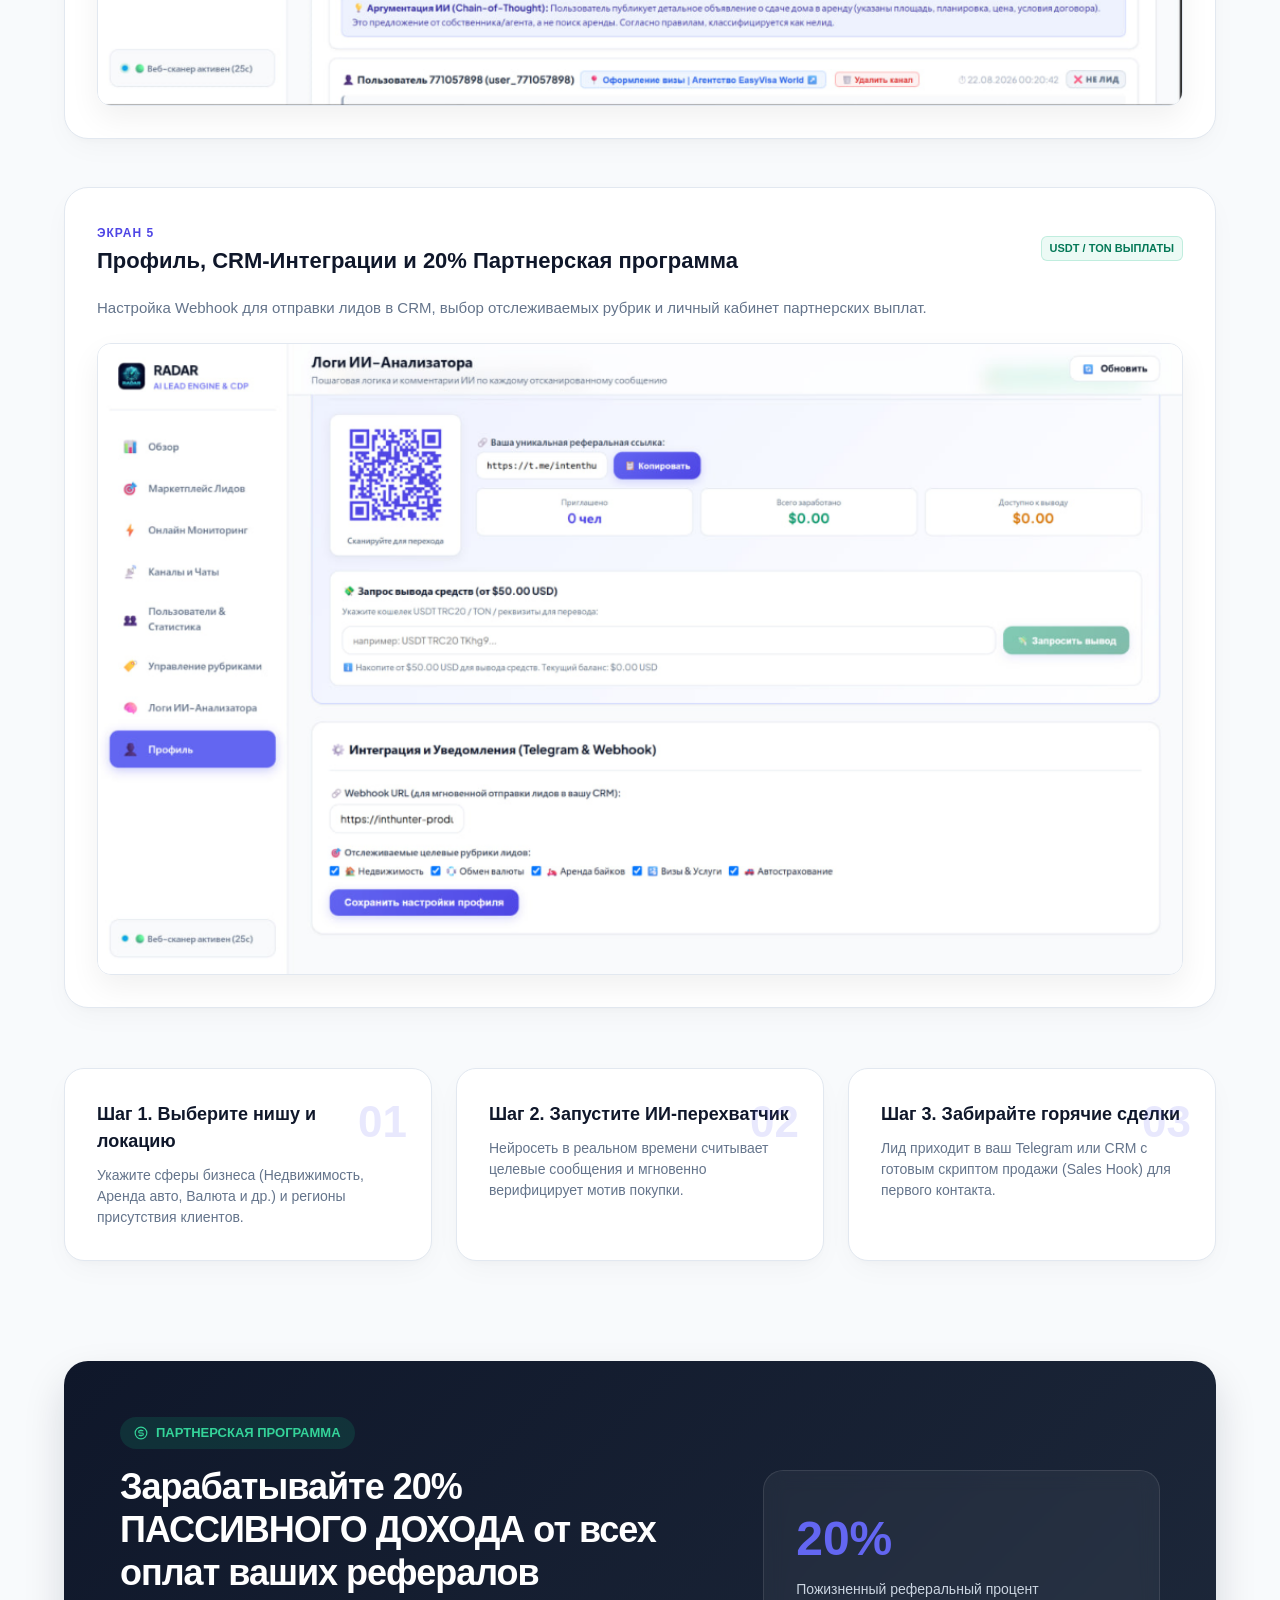
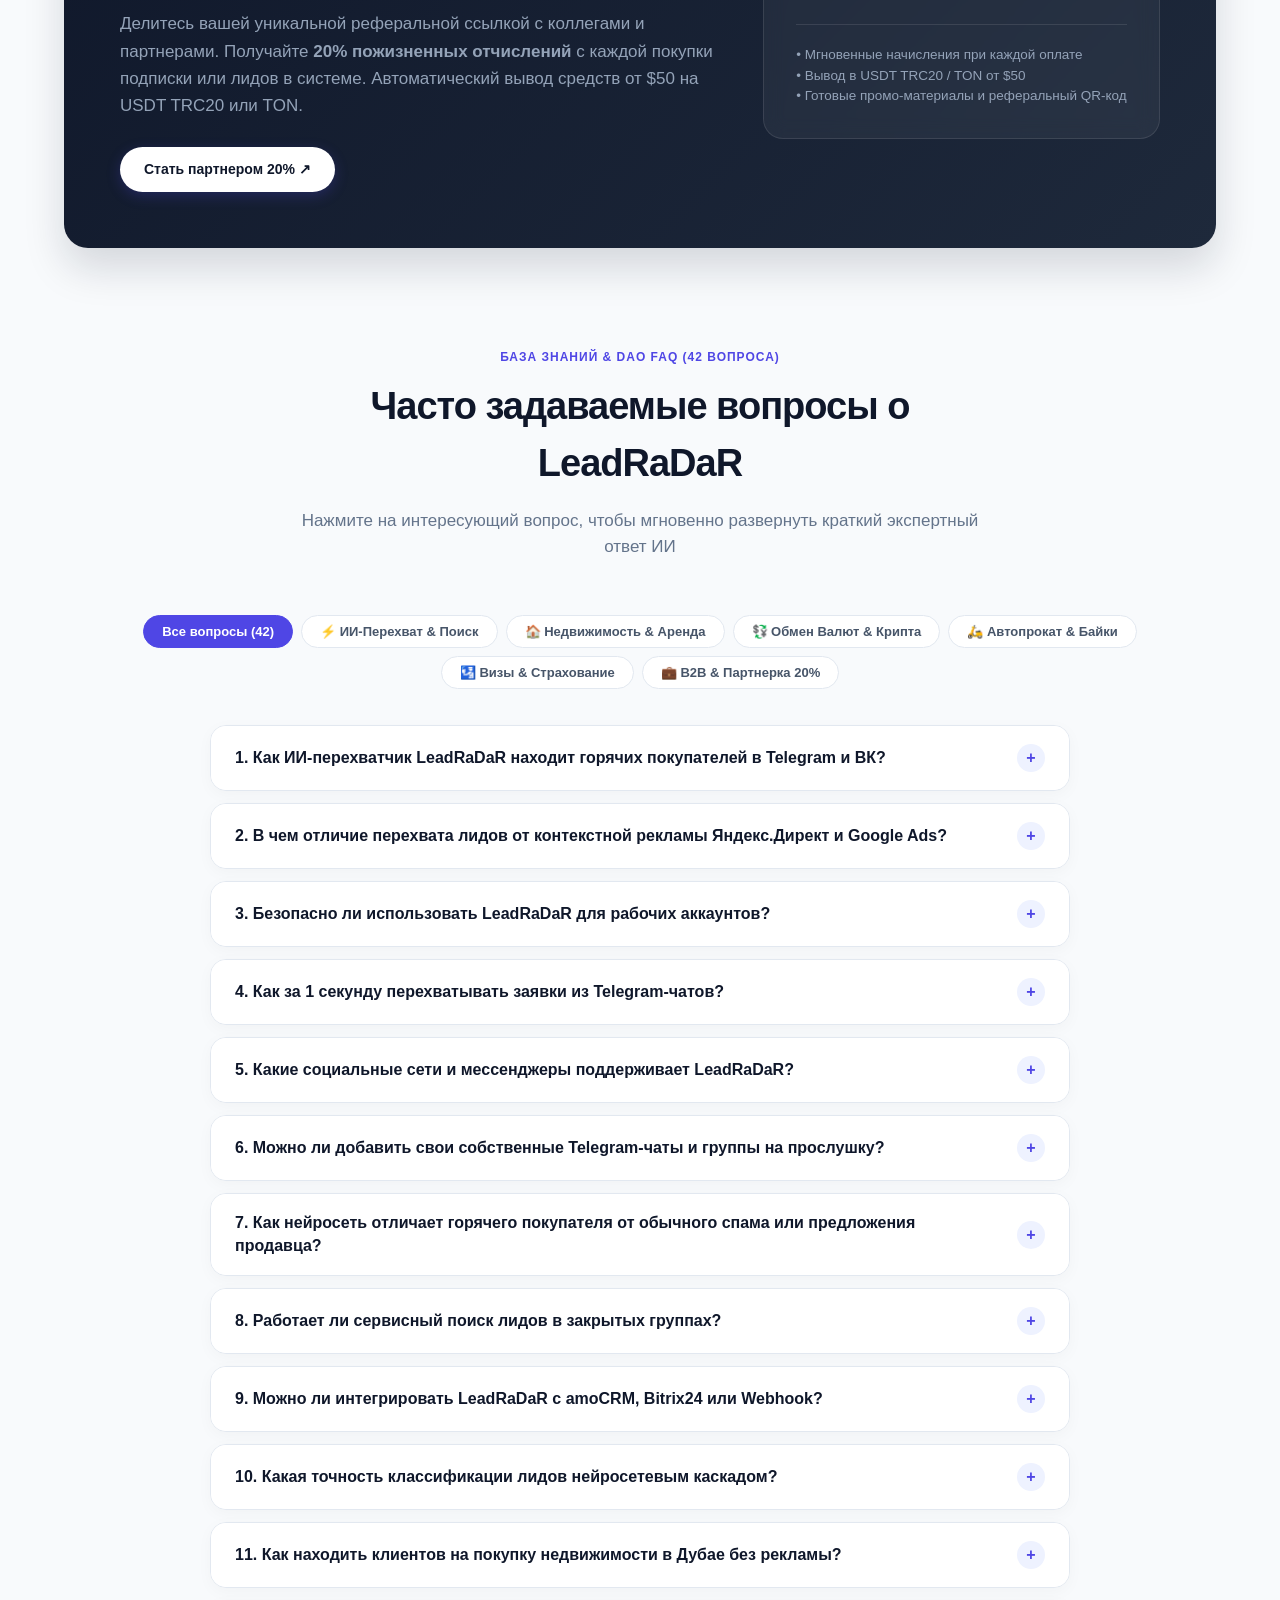
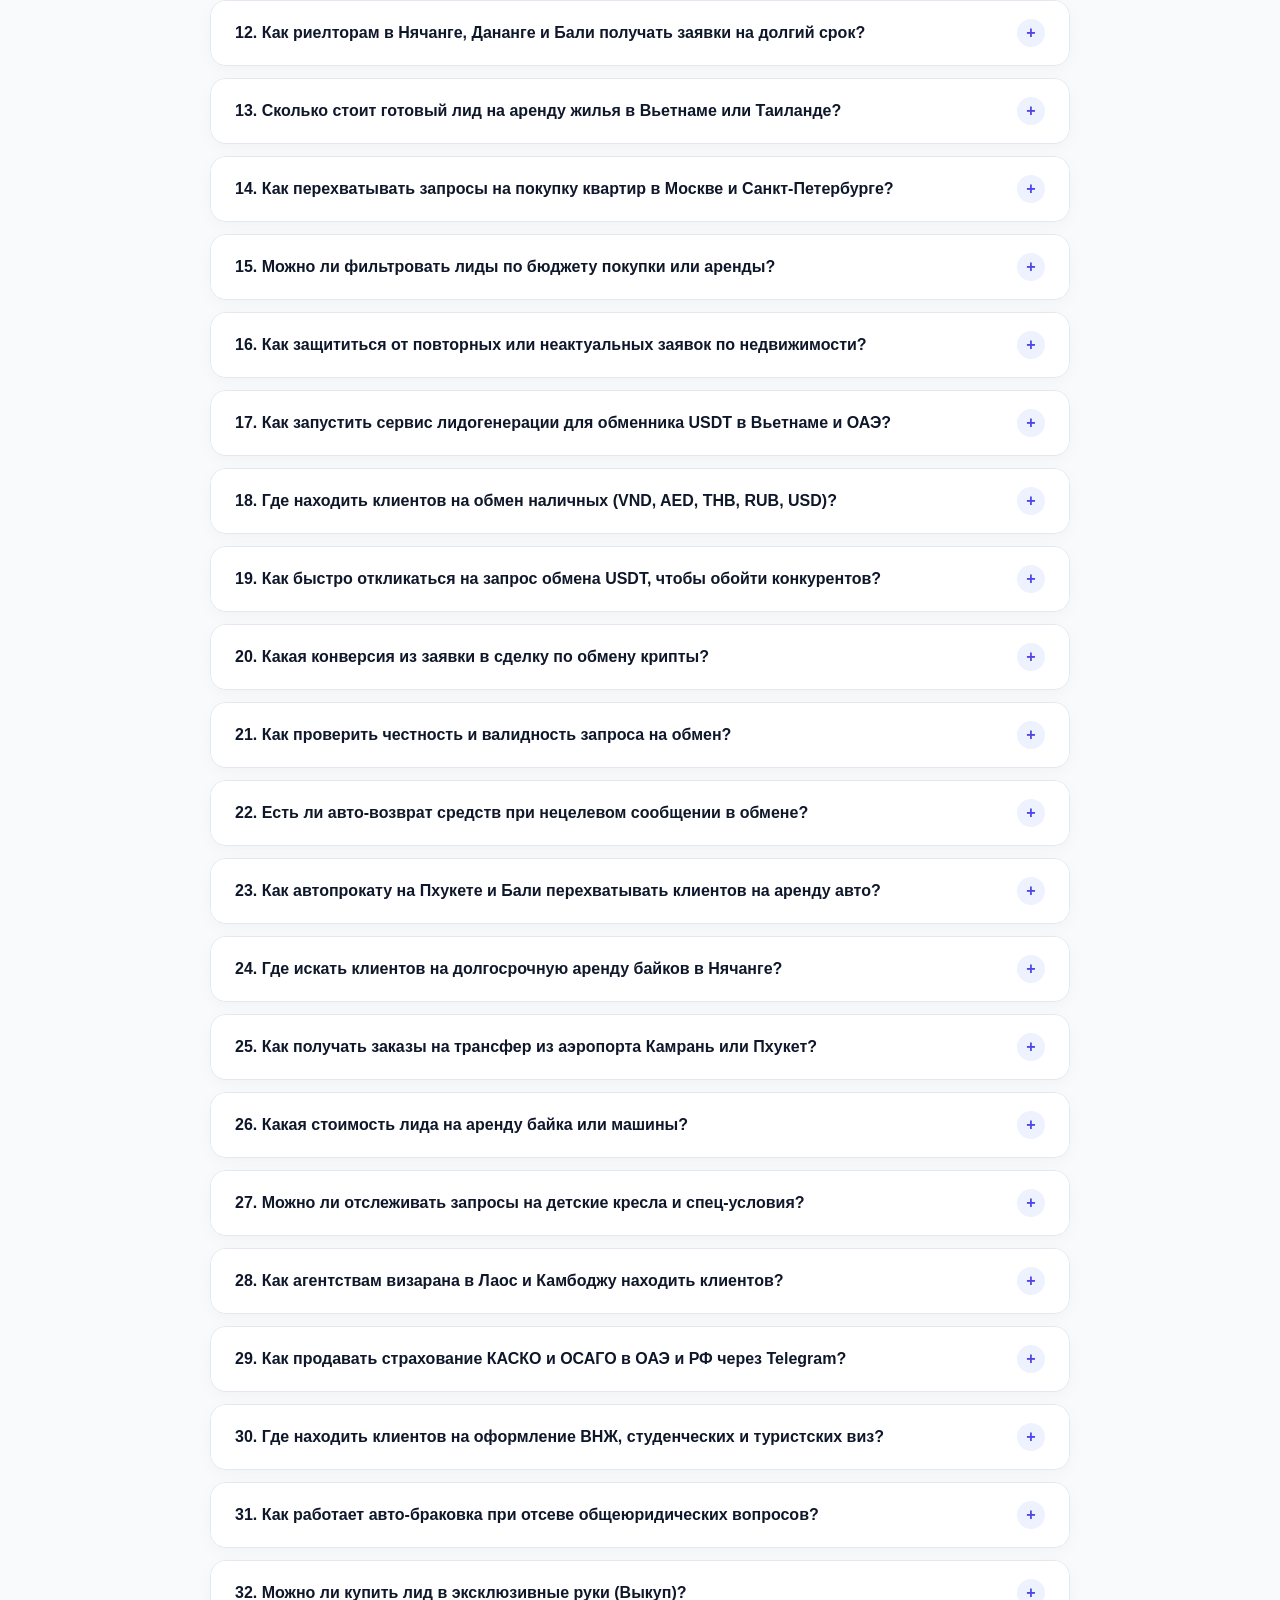
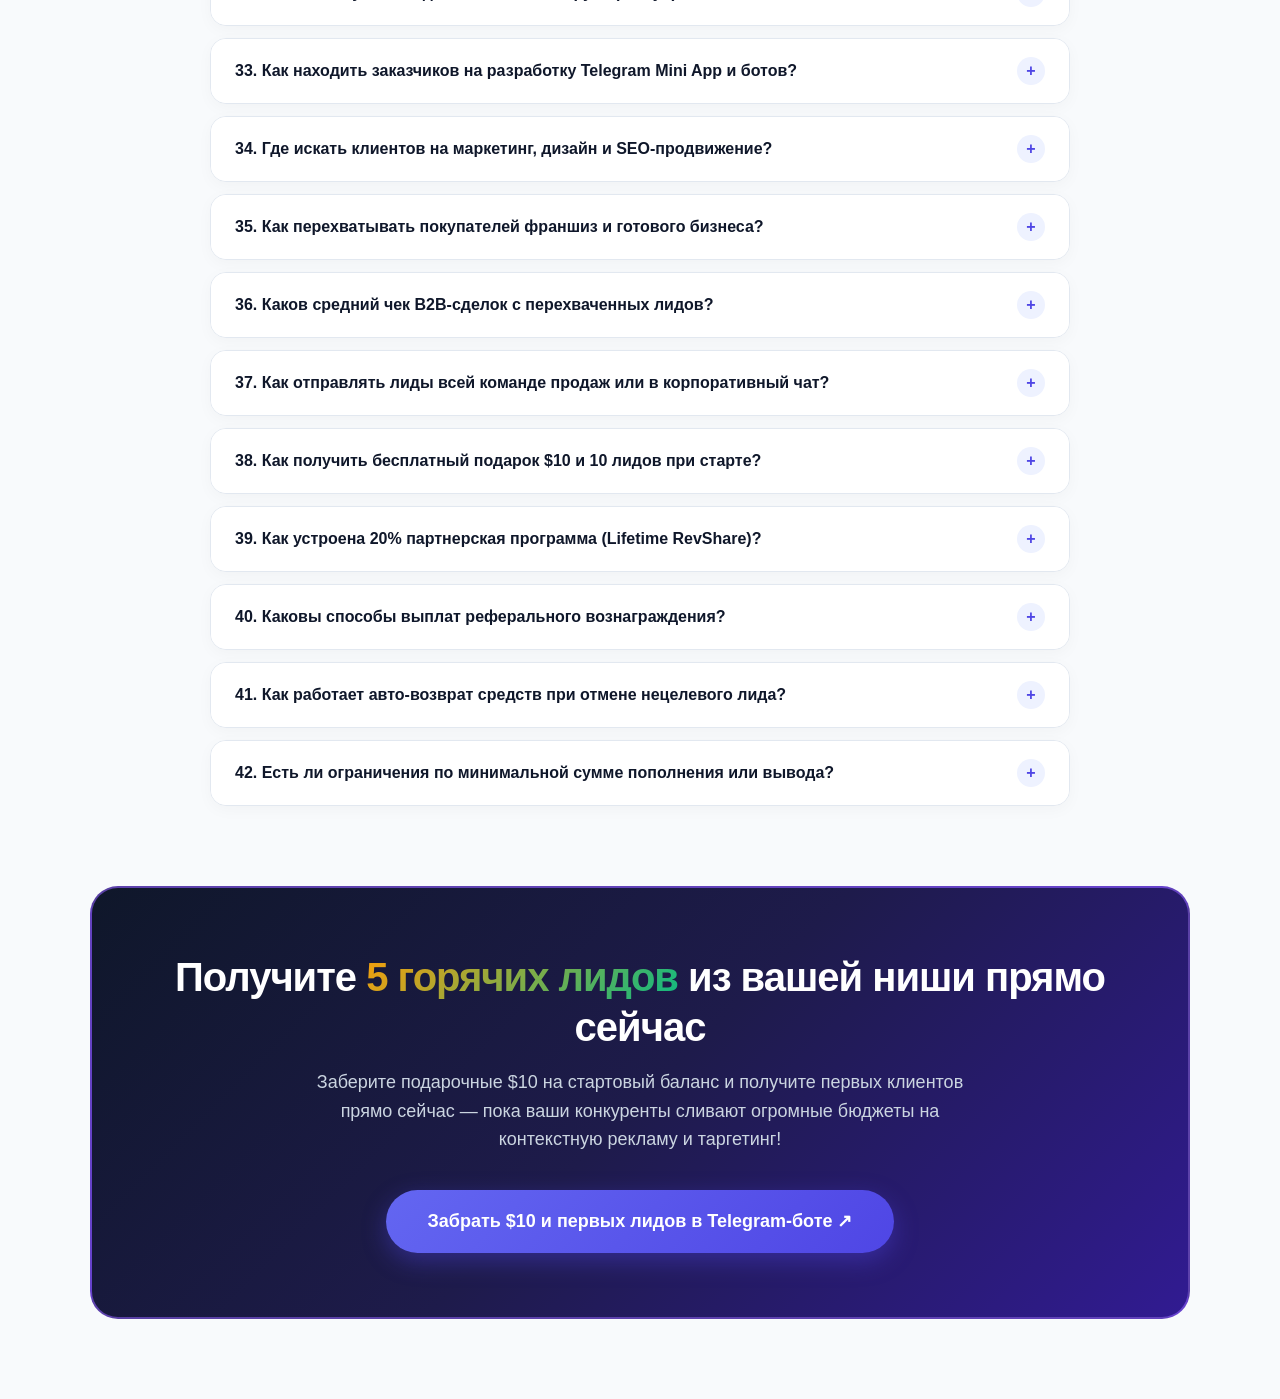
==== commit f5da5d6c: "fix(landing): enable rich animated neon backlight glow for final CTA section" ====
--- a/static/landing.html
+++ b/static/landing.html
@@ -1656,30 +1656,28 @@
     /* ── CTA SECTION ─────────────────────────────────────────────────────── */
     /* ── CTA SECTION WITH PULSATING GLOW ANIMATION ──────────────────────────── */
     .cta-section {
-      background: linear-gradient(135deg, #0F172A 0%, #1E1B4B 50%, #311B92 100%);
-      border: 2px solid rgba(139, 92, 246, 0.6);
-      border-radius: 28px;
-      padding: 64px 32px;
-      text-align: center;
-      margin-bottom: 80px;
-      color: #FFFFFF;
-      position: relative;
-      overflow: hidden;
-      animation: pulseGlowCta 3s ease-in-out infinite;
+      background: linear-gradient(135deg, #0F172A 0%, #1E1B4B 50%, #311B92 100%) !important;
+      border: 2px solid rgba(139, 92, 246, 0.7) !important;
+      border-radius: 28px !important;
+      padding: 64px 32px !important;
+      text-align: center !important;
+      color: #FFFFFF !important;
+      position: relative !important;
+      animation: pulseGlowCta 3s ease-in-out infinite !important;
     }
 
     @keyframes pulseGlowCta {
       0% {
-        box-shadow: 0 0 25px rgba(99, 102, 241, 0.4), 0 0 0 1px rgba(99, 102, 241, 0.4);
-        border-color: rgba(99, 102, 241, 0.5);
+        box-shadow: 0 0 25px rgba(99, 102, 241, 0.5), 0 0 50px rgba(99, 102, 241, 0.25), 0 0 0 1px rgba(99, 102, 241, 0.5);
+        border-color: rgba(99, 102, 241, 0.6);
       }
       50% {
-        box-shadow: 0 0 50px rgba(139, 92, 246, 0.75), 0 0 20px rgba(236, 72, 153, 0.5), 0 0 0 3px rgba(168, 85, 247, 0.8);
-        border-color: rgba(168, 85, 247, 0.9);
+        box-shadow: 0 0 65px rgba(139, 92, 246, 0.85), 0 0 110px rgba(49, 27, 146, 0.7), 0 0 35px rgba(16, 185, 129, 0.5), 0 0 0 3px rgba(168, 85, 247, 0.9);
+        border-color: rgba(168, 85, 247, 1);
       }
       100% {
-        box-shadow: 0 0 25px rgba(99, 102, 241, 0.4), 0 0 0 1px rgba(99, 102, 241, 0.4);
-        border-color: rgba(99, 102, 241, 0.5);
+        box-shadow: 0 0 25px rgba(99, 102, 241, 0.5), 0 0 50px rgba(99, 102, 241, 0.25), 0 0 0 1px rgba(99, 102, 241, 0.5);
+        border-color: rgba(99, 102, 241, 0.6);
       }
     }
 
@@ -3025,7 +3023,7 @@
 
   <!-- ── FINAL CTA SECTION ────────────────────────────────────────────────── -->
   <section class="container" style="max-width: 1140px; margin: 60px auto 80px auto; padding: 0 20px;">
-    <div class="cta-section" style="background: linear-gradient(135deg, #0F172A 0%, #1E1B4B 50%, #311B92 100%); border: 2px solid rgba(139, 92, 246, 0.6); border-radius: 28px; padding: 64px 32px; text-align: center; color: #FFFFFF; position: relative; overflow: hidden; box-shadow: 0 20px 50px rgba(99, 102, 241, 0.35);">
+    <div class="cta-section" style="background: linear-gradient(135deg, #0F172A 0%, #1E1B4B 50%, #311B92 100%); border: 2px solid rgba(139, 92, 246, 0.6); border-radius: 28px; padding: 64px 32px; text-align: center; color: #FFFFFF; position: relative;">
       <h2 class="cta-title" style="font-size: 40px; font-weight: 800; letter-spacing: -1px; margin-bottom: 16px; color: #FFFFFF; line-height: 1.25;">
         Получите <b style="background: linear-gradient(135deg, #F59E0B 0%, #10B981 100%); -webkit-background-clip: text; -webkit-text-fill-color: transparent;">5 горячих лидов</b> из вашей ниши прямо сейчас
       </h2>
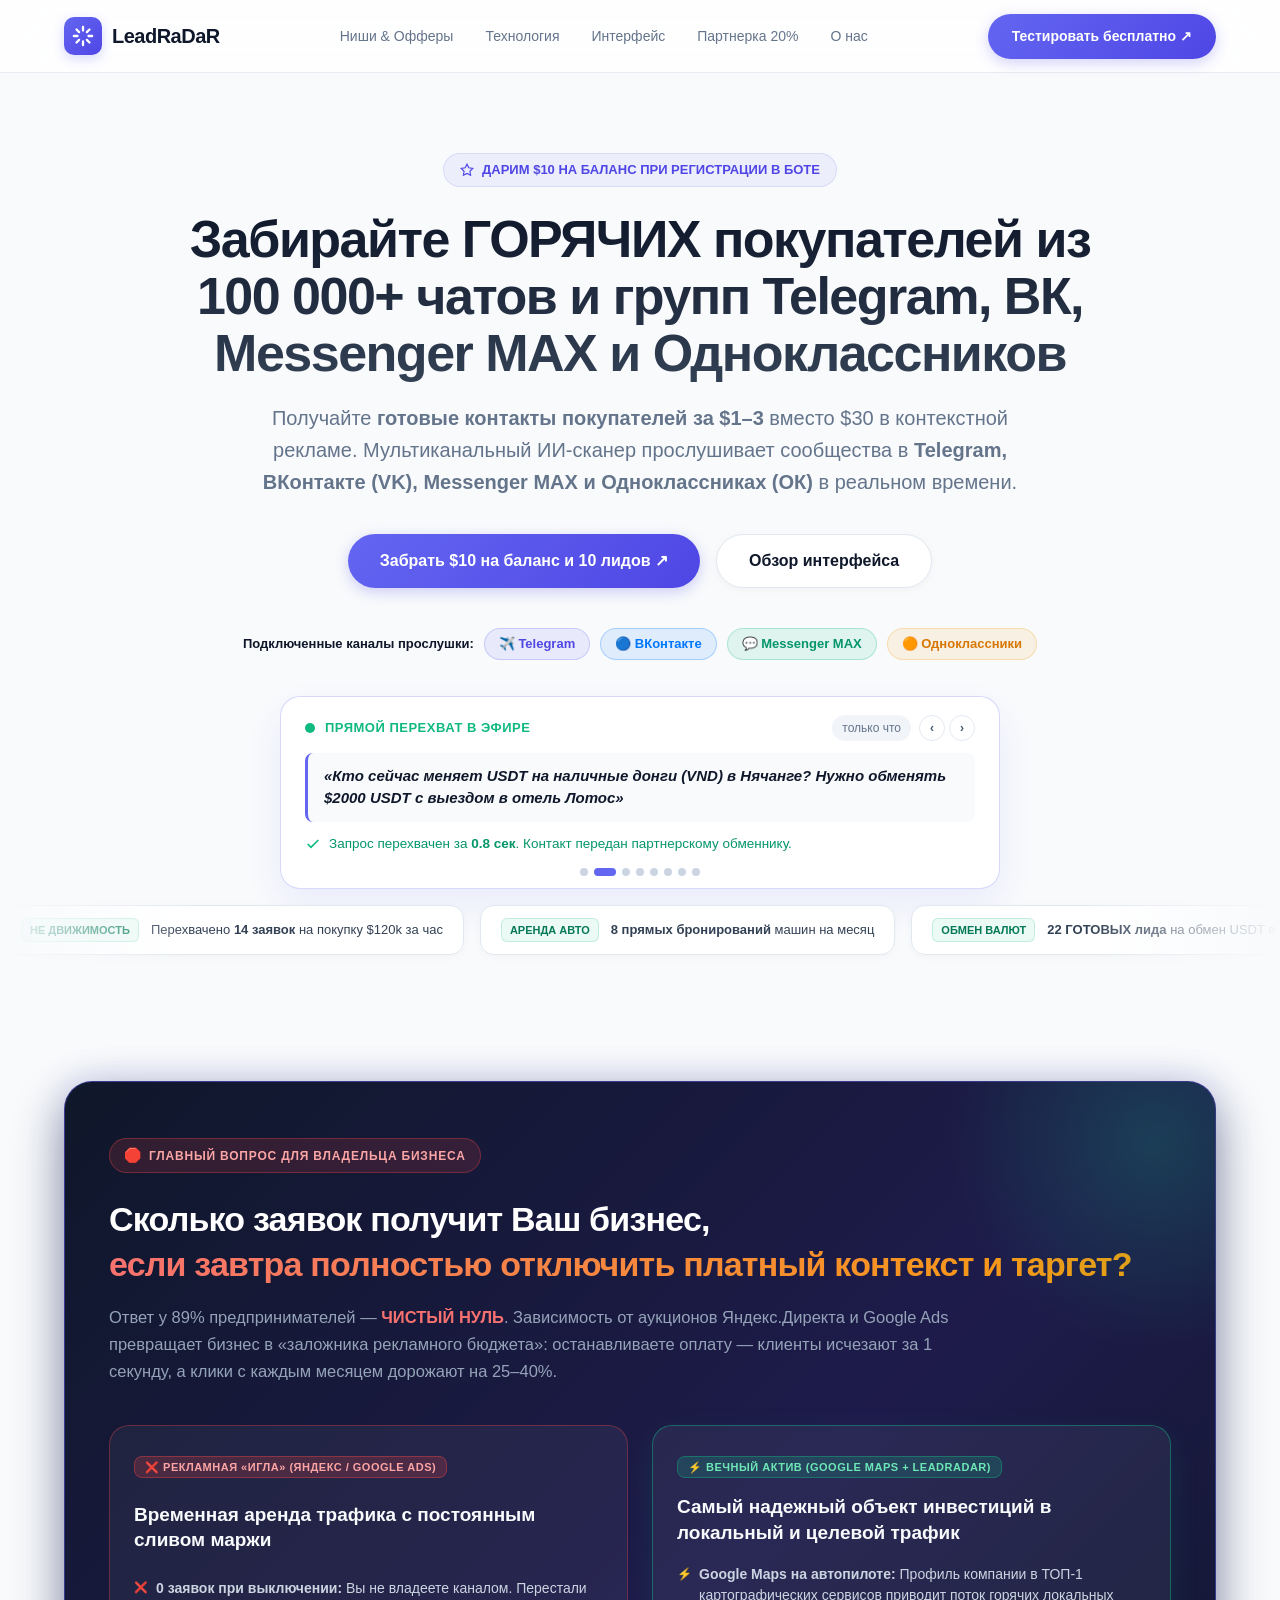
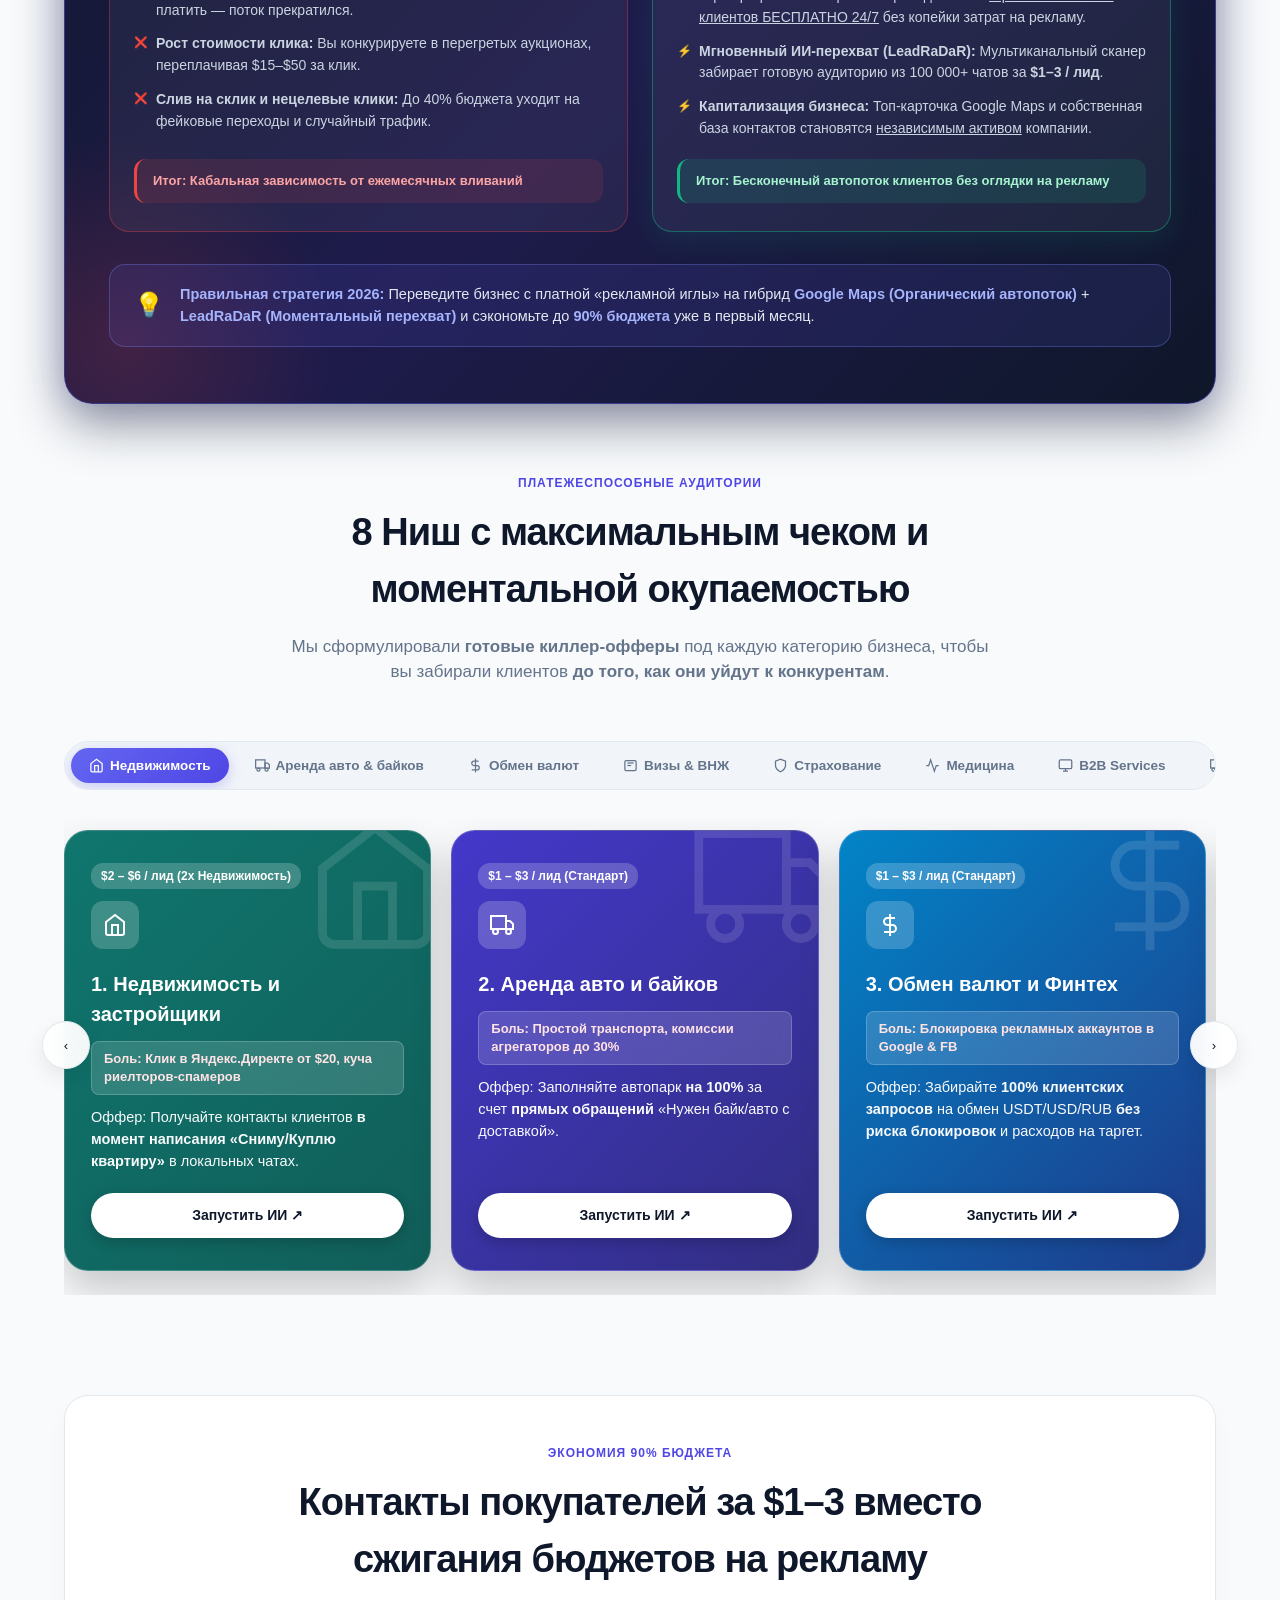
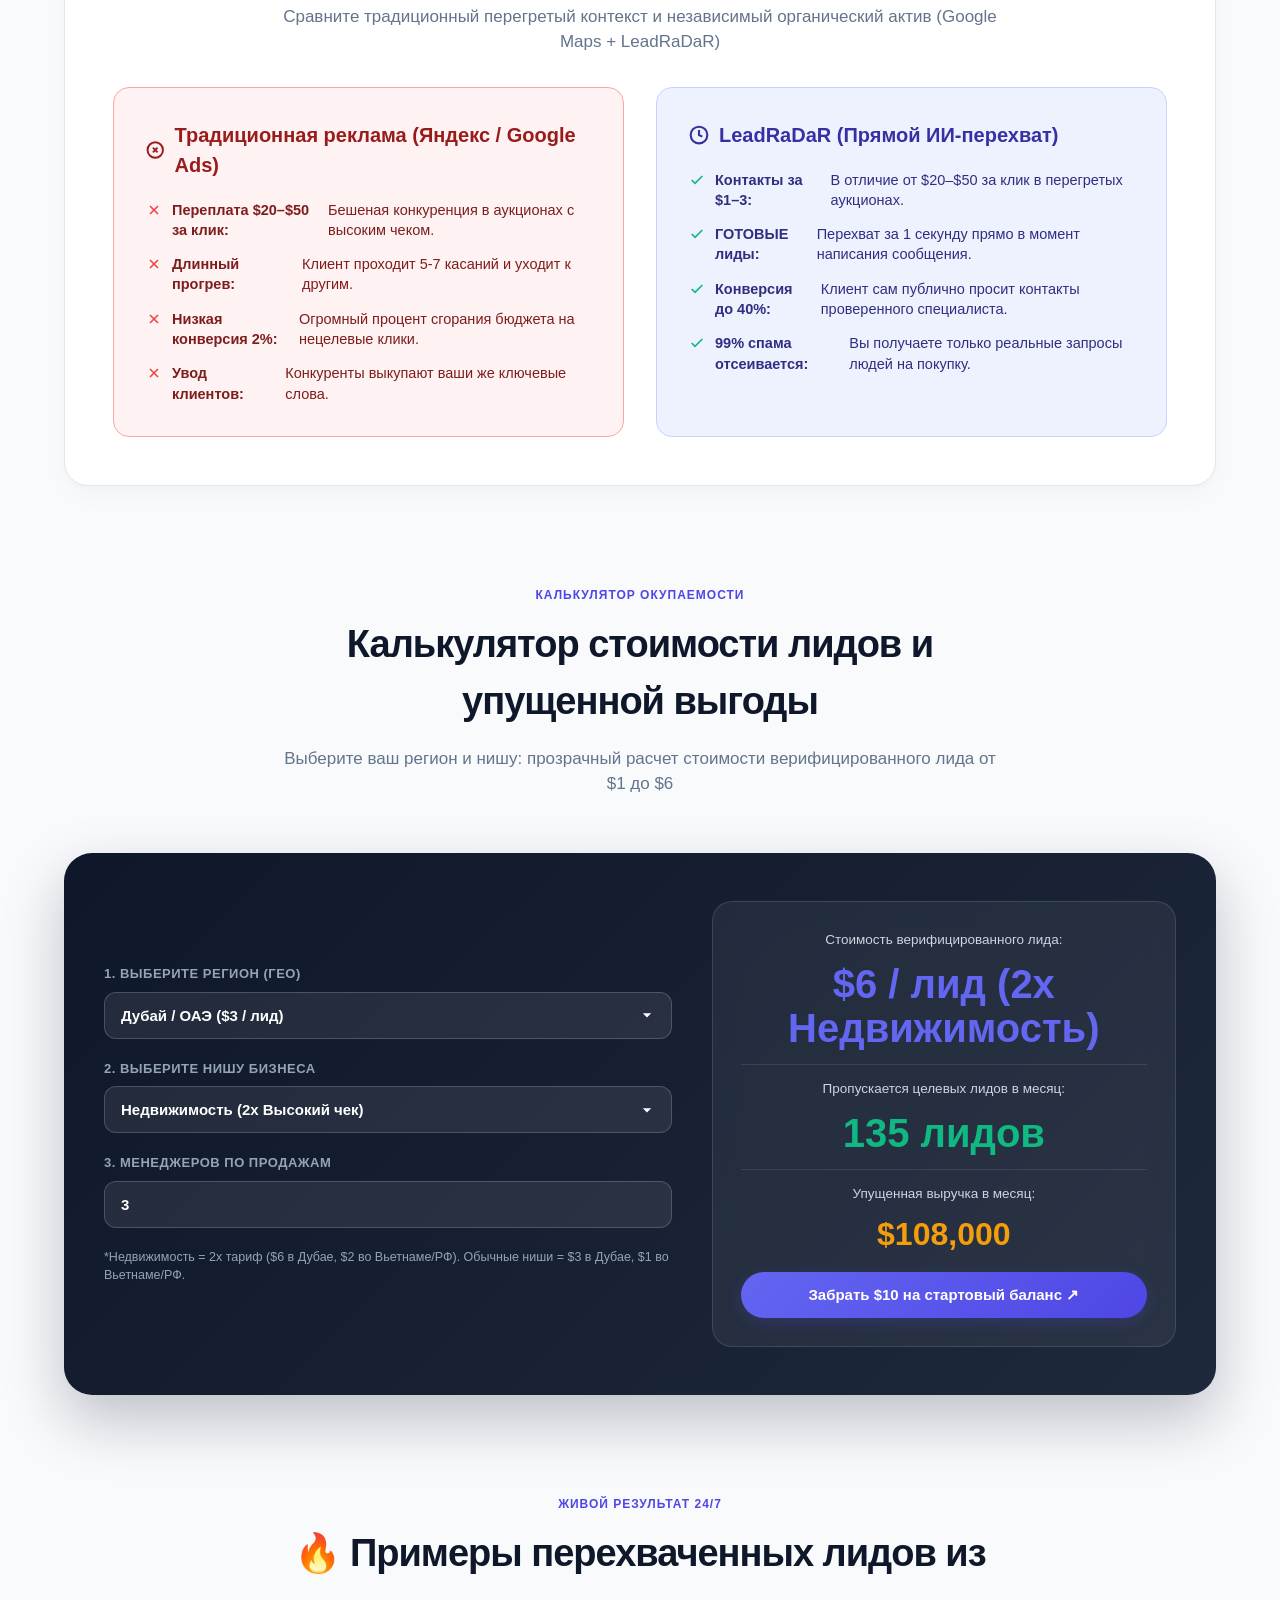
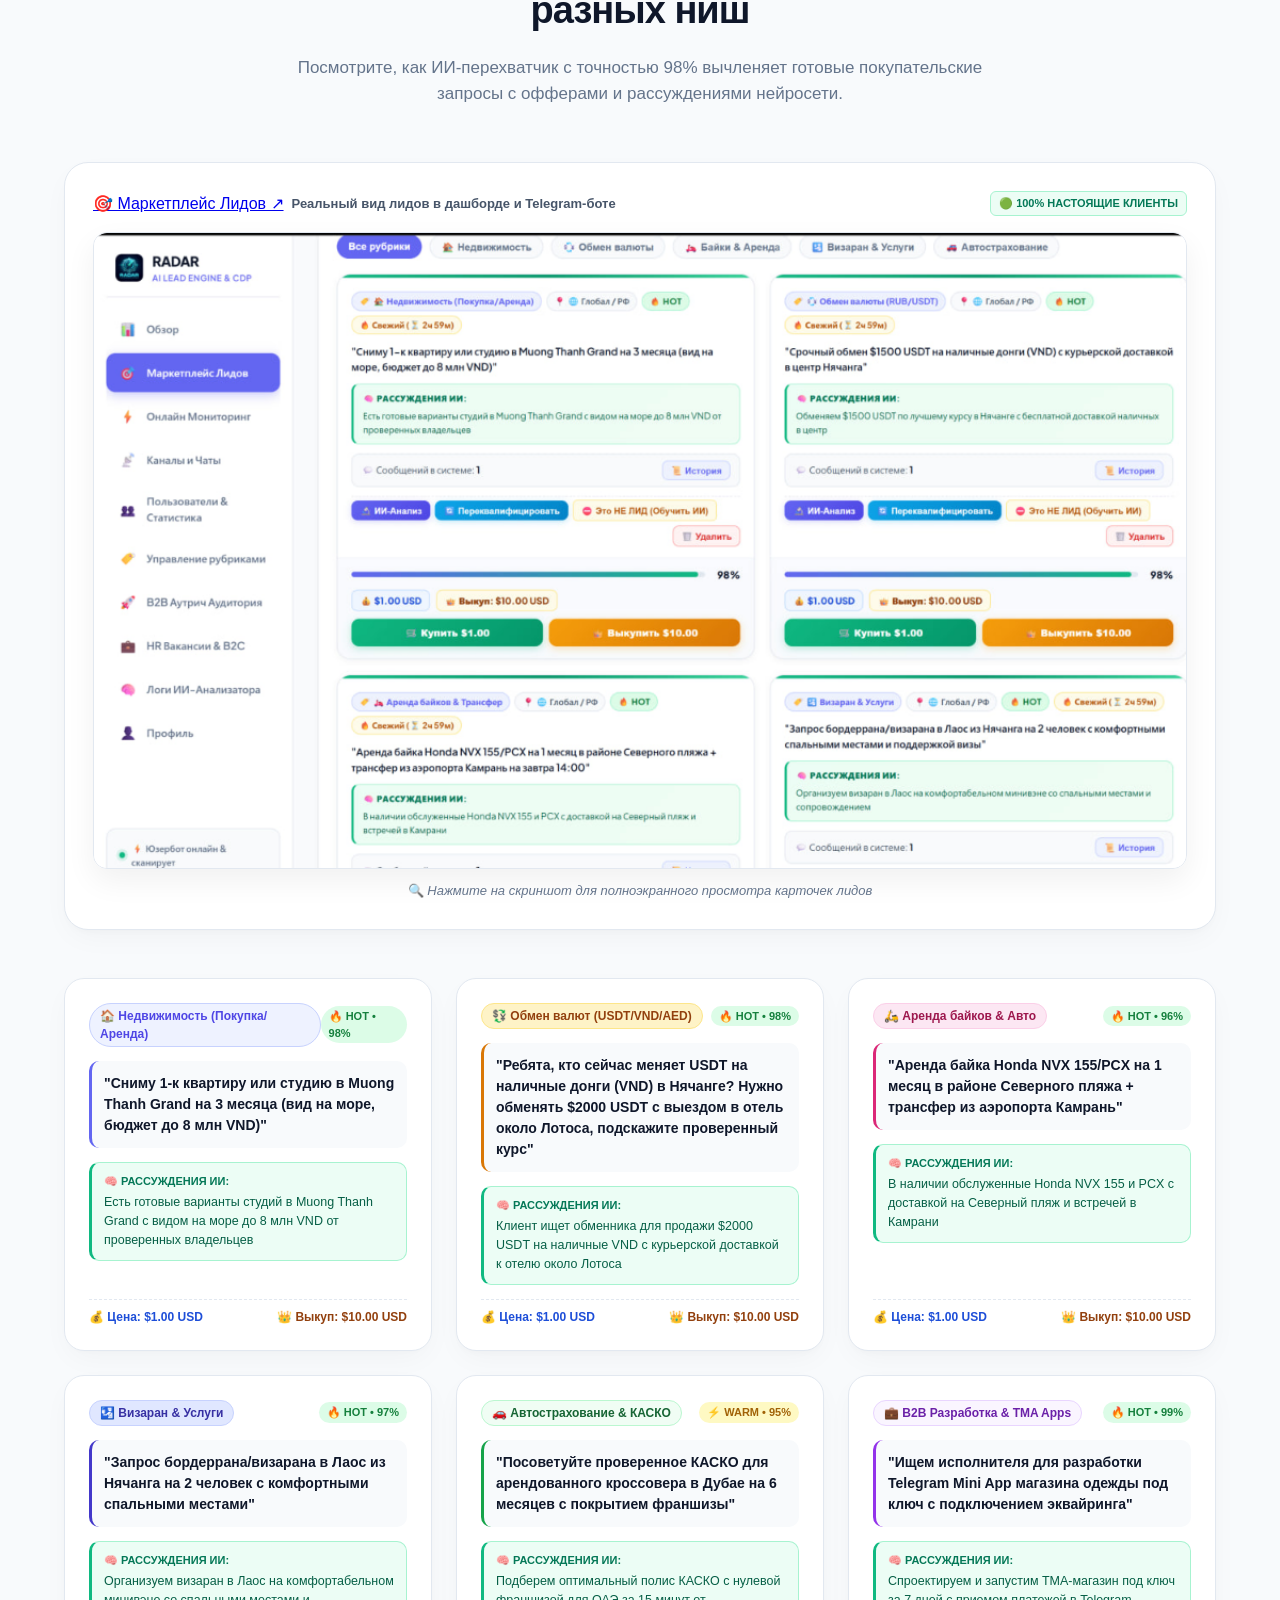
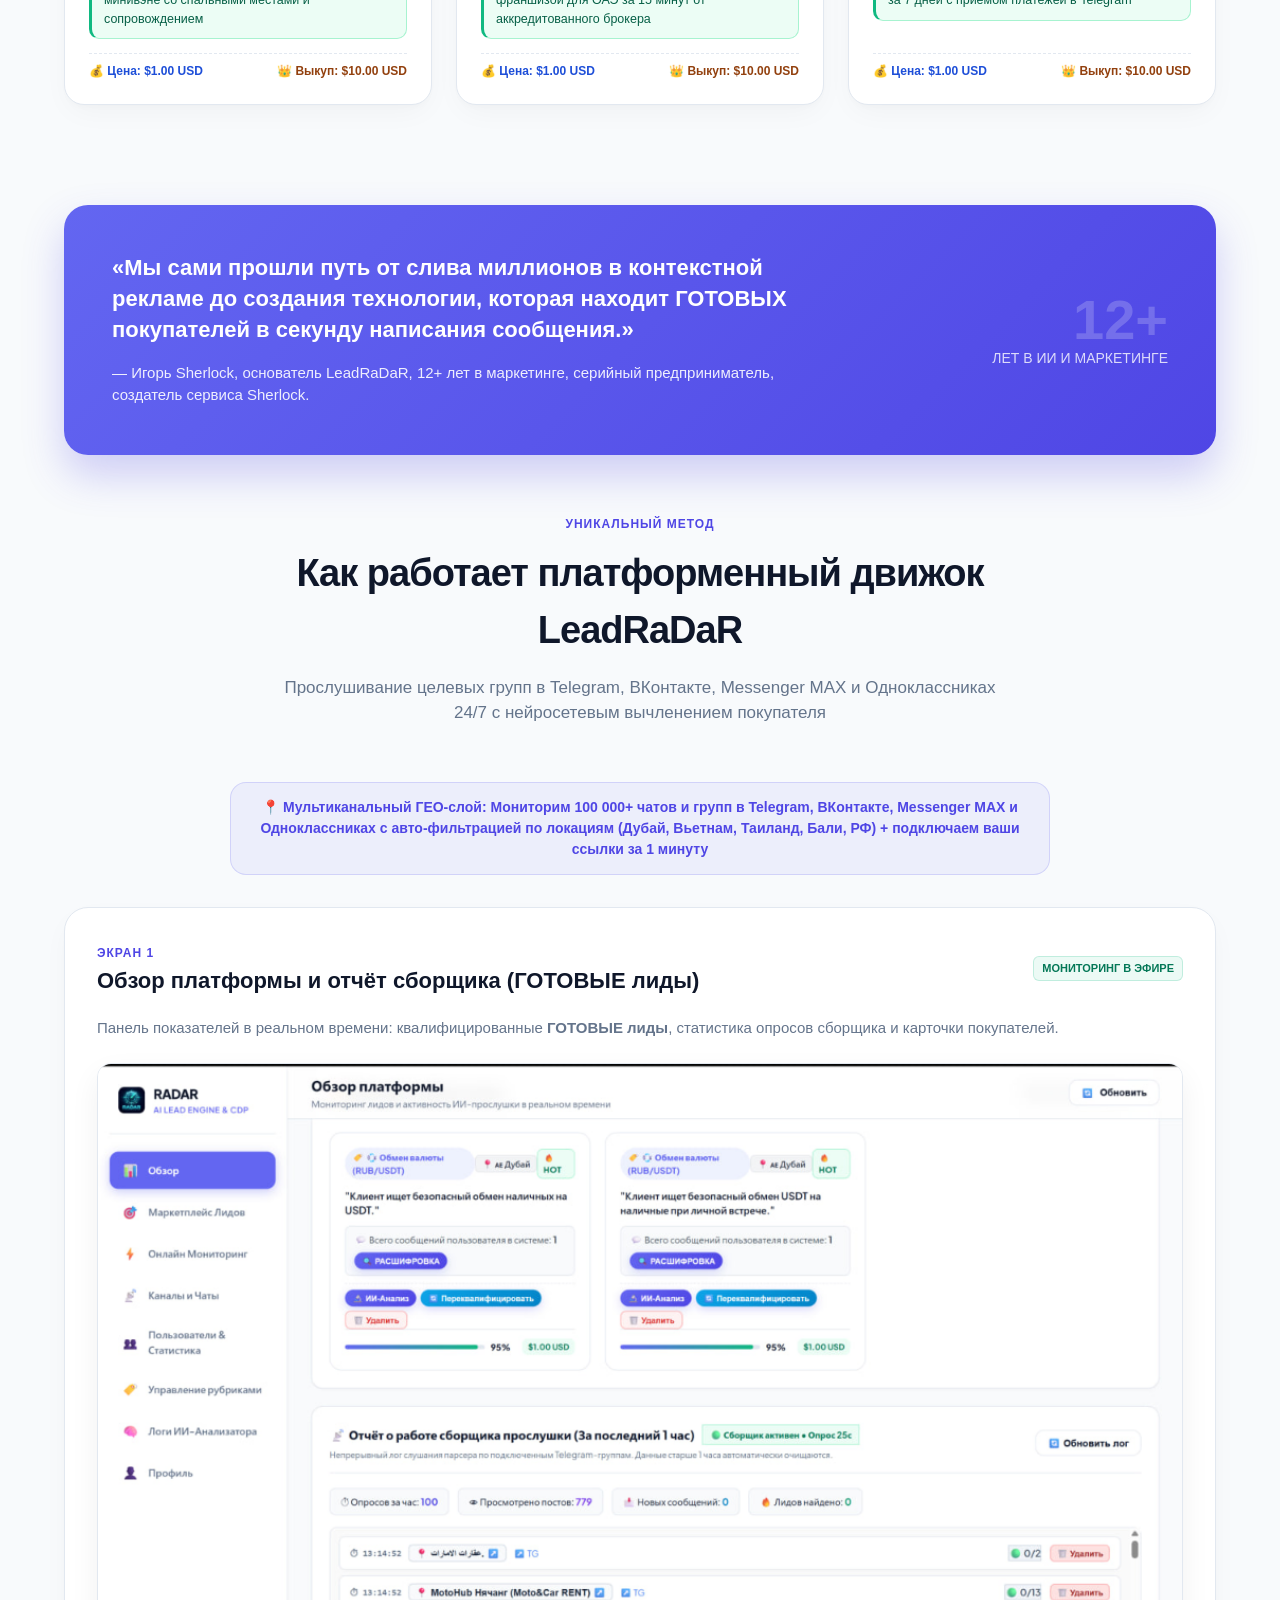
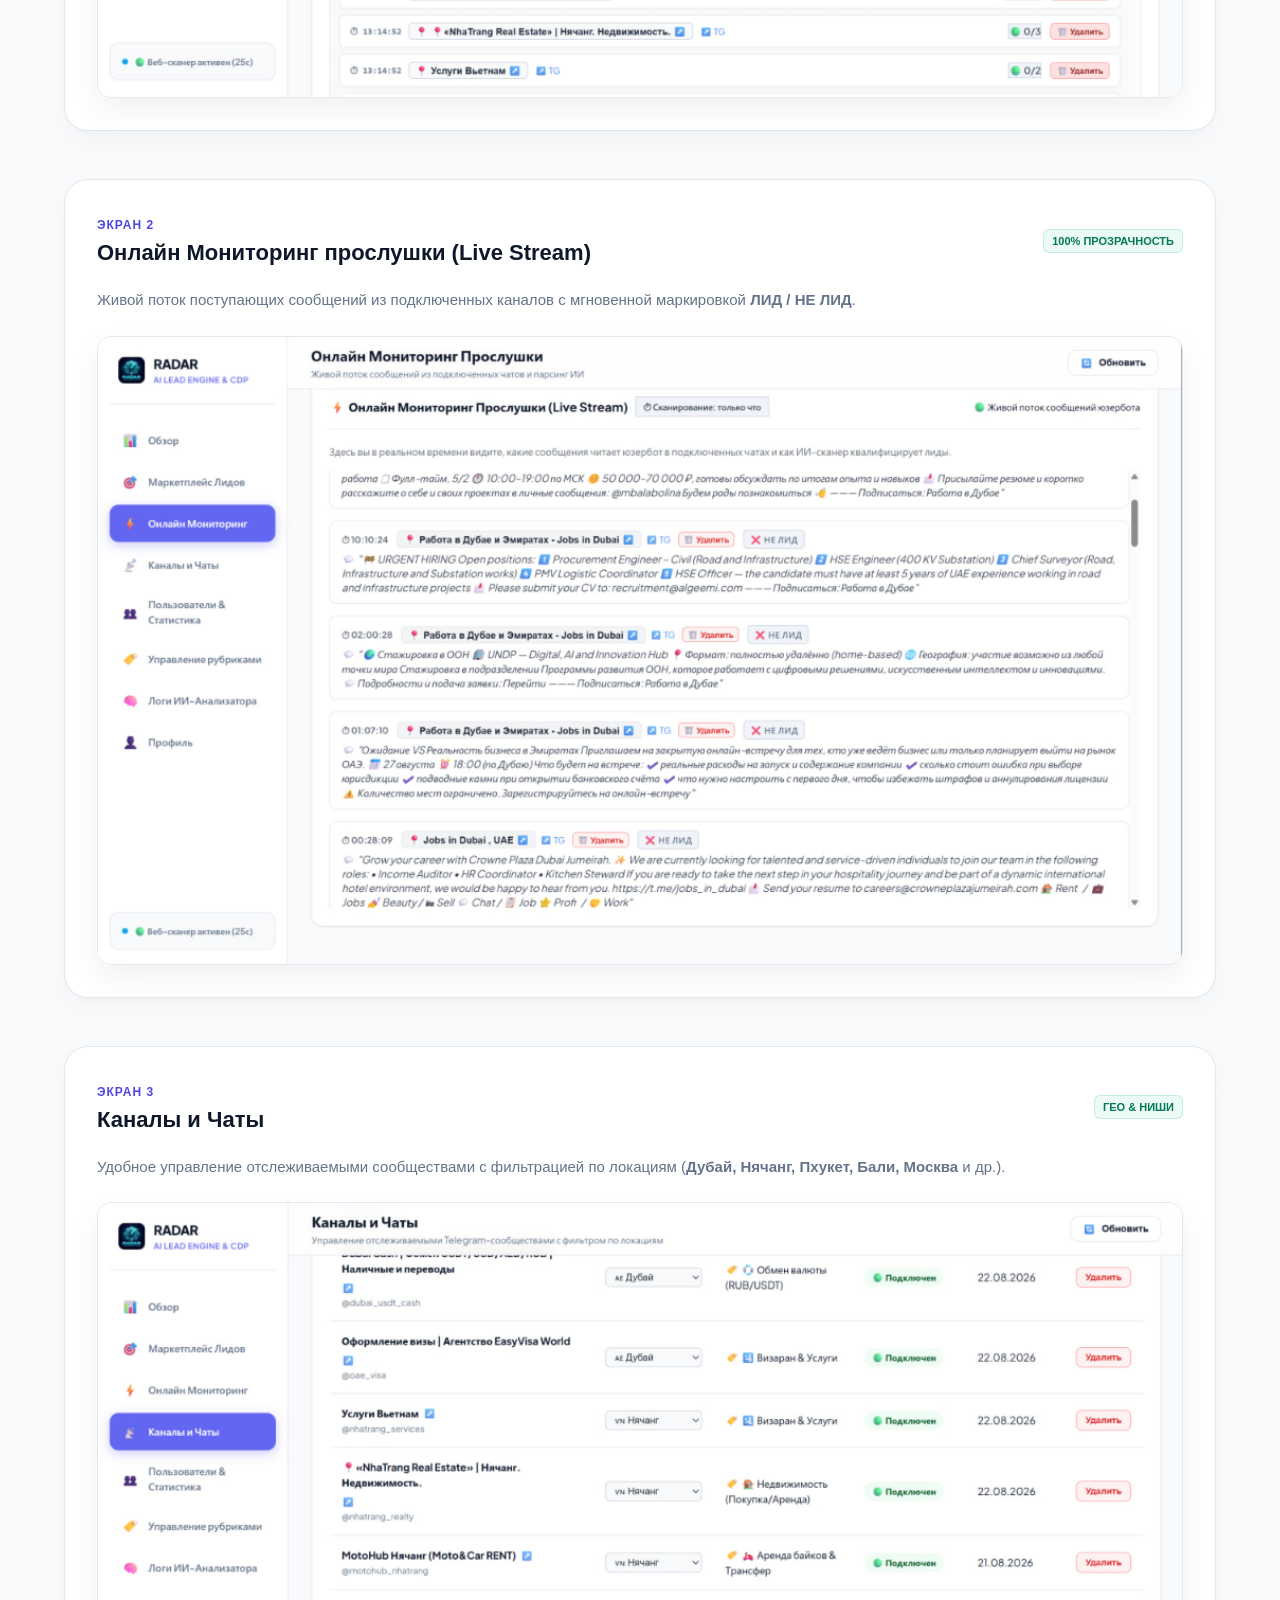
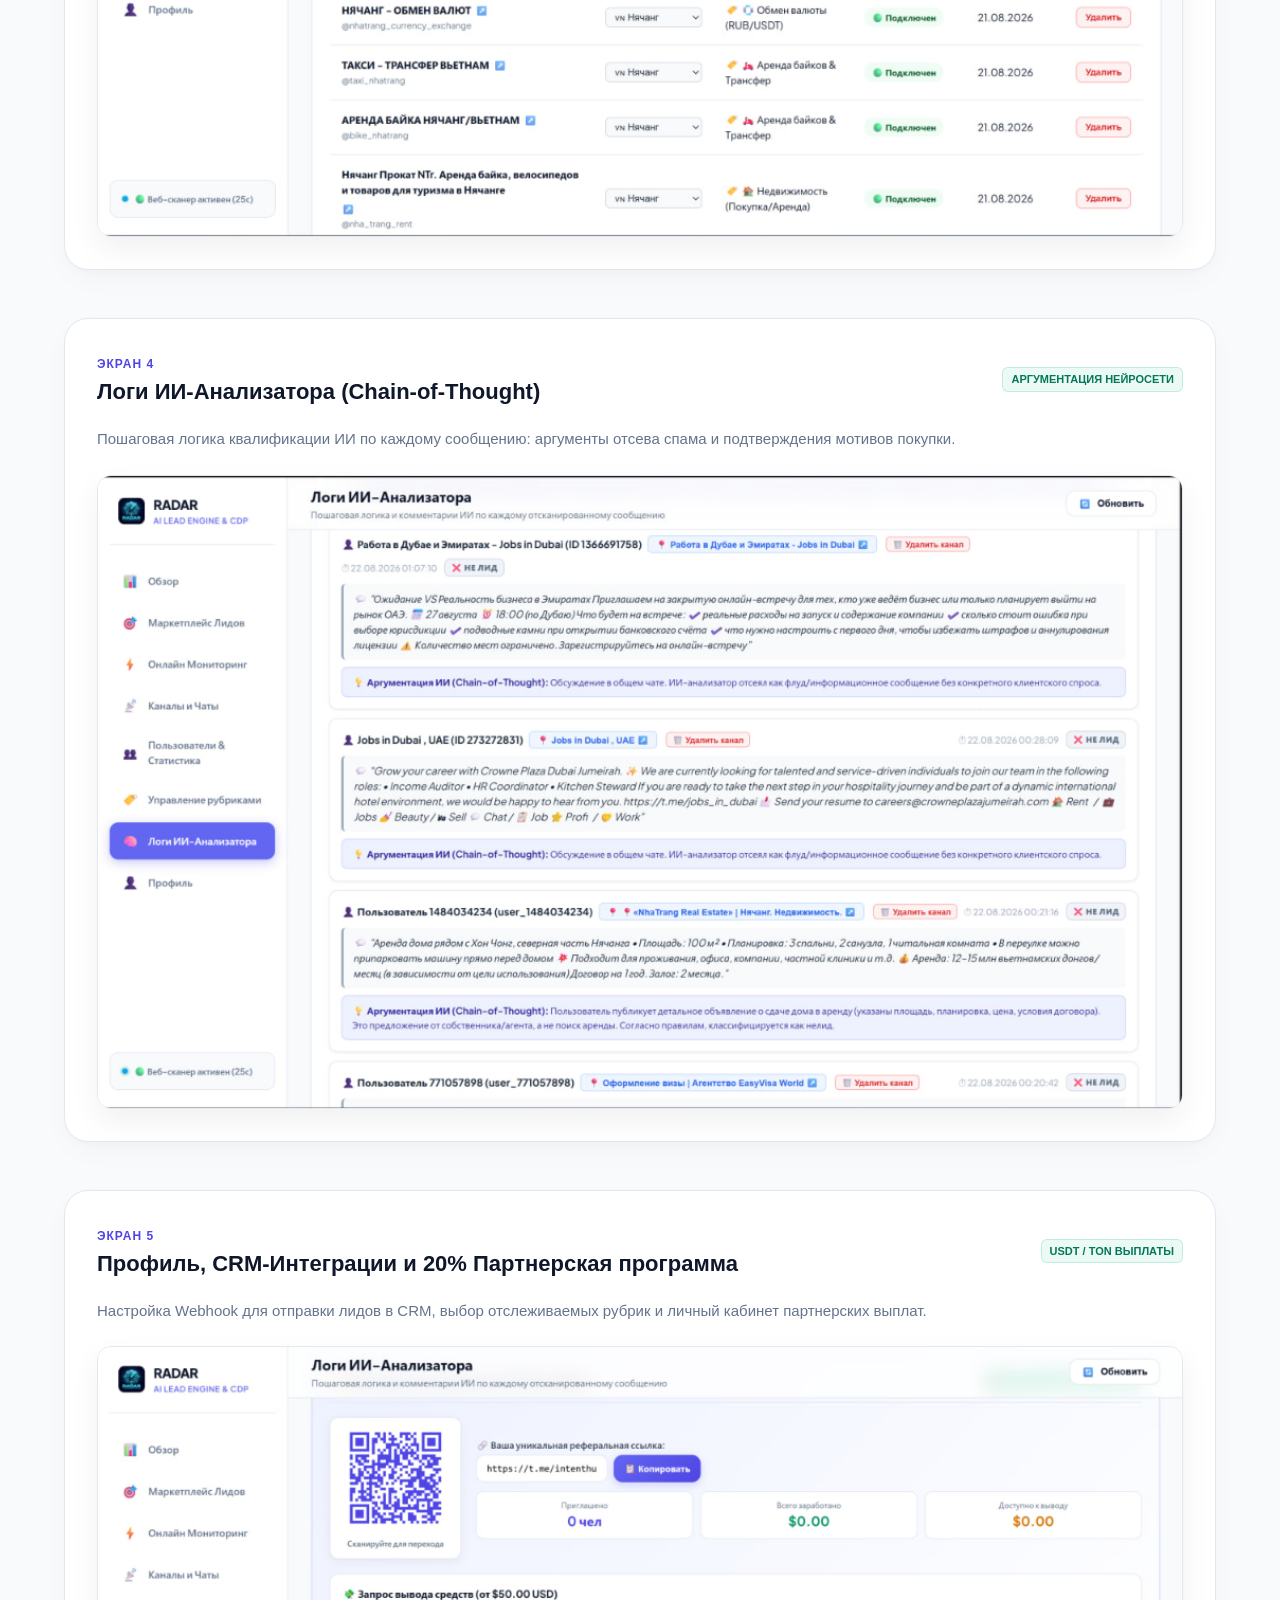
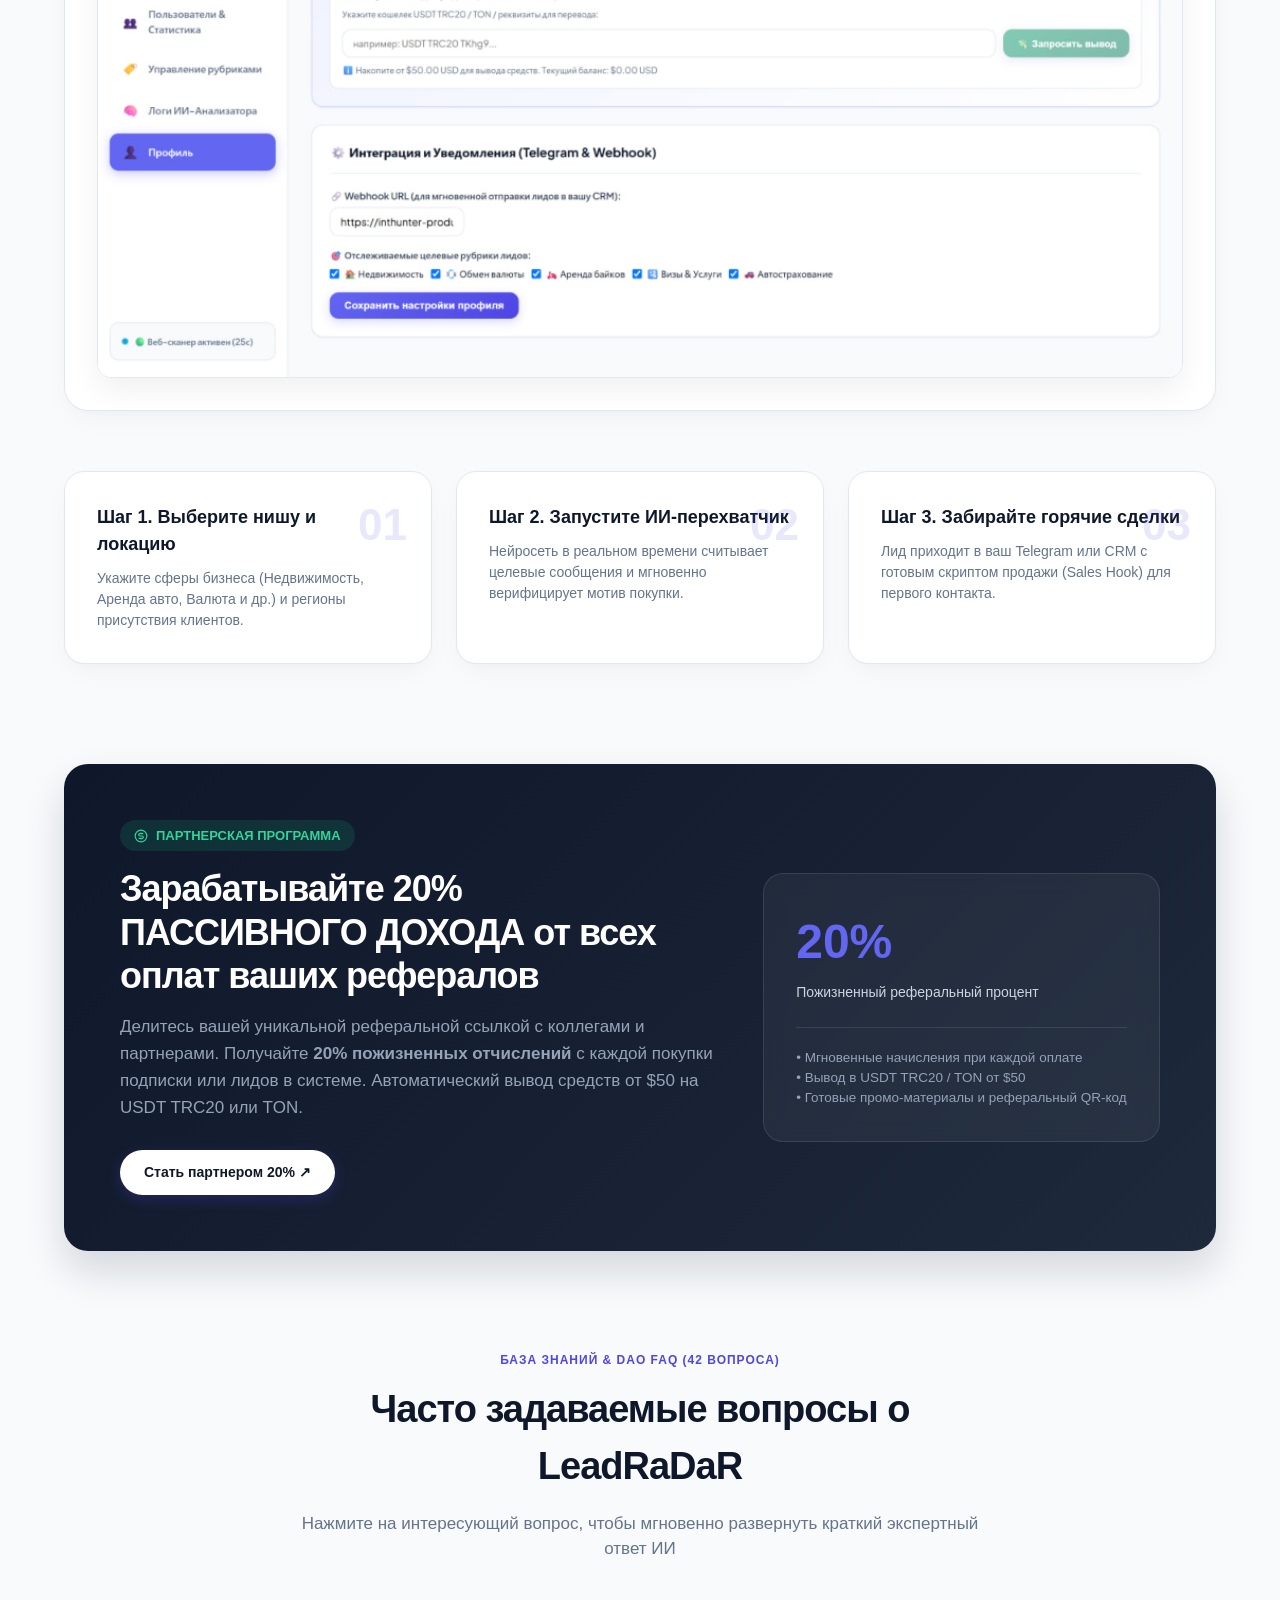
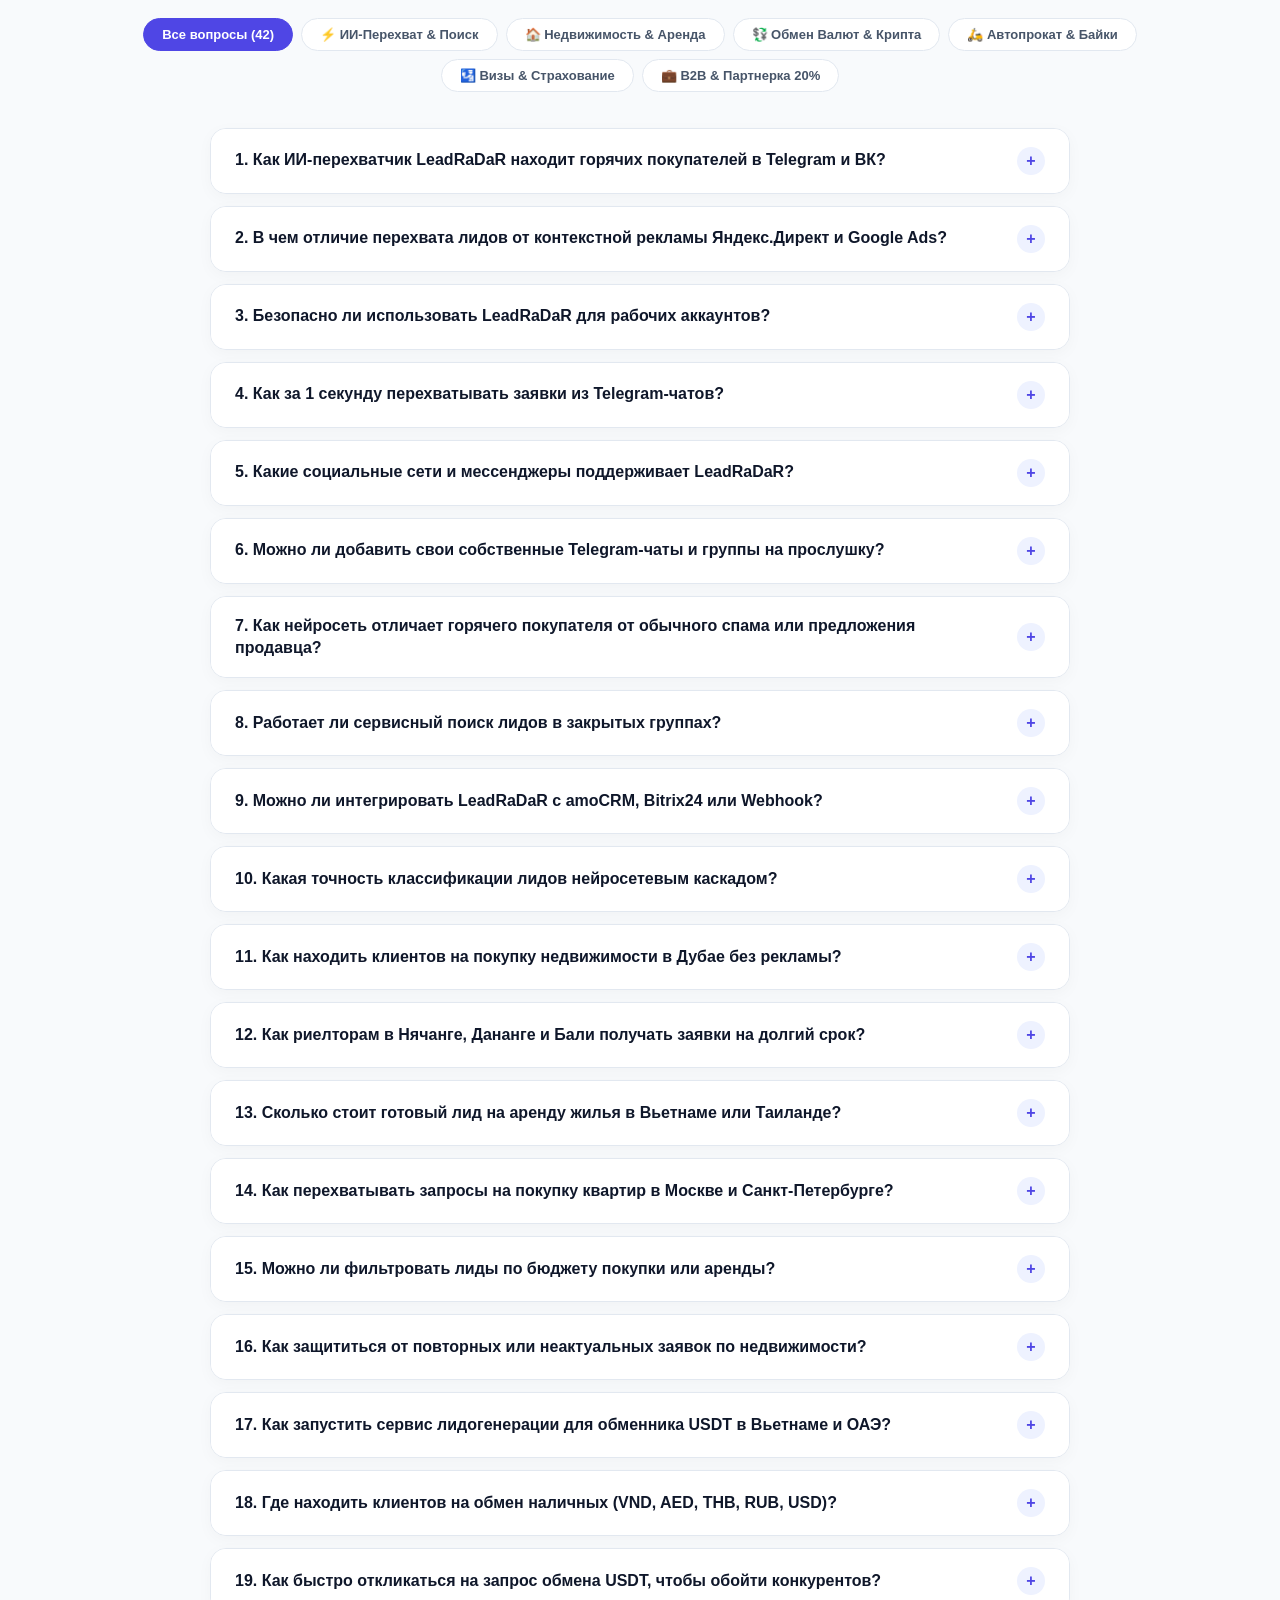
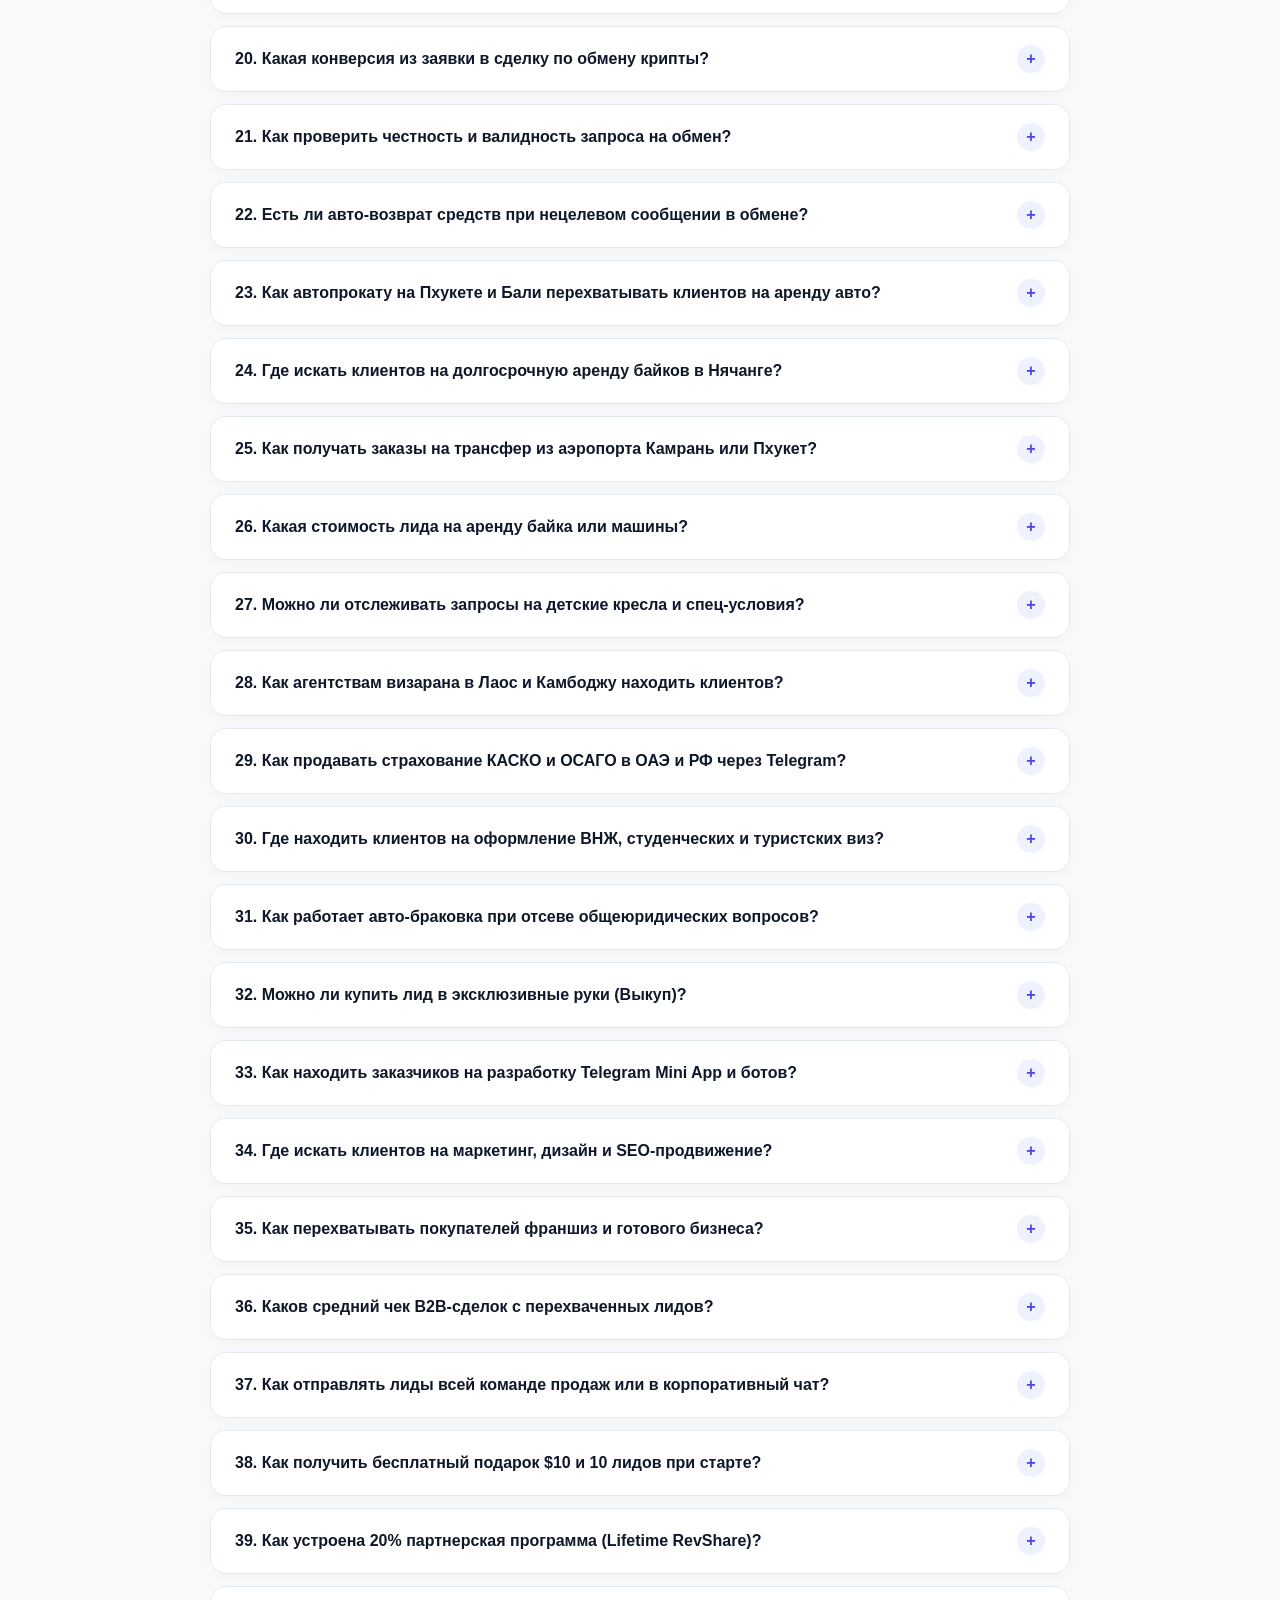
==== commit 66d0a6fa: "feat(landing): add Reality Check FOMO block and Google Maps organic traffic asset value prop" ====
--- a/static/landing.html
+++ b/static/landing.html
@@ -664,6 +664,242 @@
       color: #334155;
     }
 
+    /* ── REALITY CHECK & TRAFFIC ASSET SECTION ───────────────────────────── */
+    .reality-check-section {
+      margin-top: 10px;
+      margin-bottom: 70px;
+    }
+
+    .reality-card {
+      background: linear-gradient(135deg, #0F172A 0%, #1E1B4B 55%, #0F172A 100%);
+      border: 1.5px solid rgba(99, 102, 241, 0.45);
+      border-radius: 28px;
+      padding: 56px 44px;
+      color: #FFFFFF;
+      box-shadow: 0 20px 50px rgba(15, 23, 42, 0.45), 0 0 35px rgba(99, 102, 241, 0.2);
+      position: relative;
+      overflow: hidden;
+    }
+
+    .reality-card::before {
+      content: '';
+      position: absolute;
+      top: -150px;
+      right: -150px;
+      width: 420px;
+      height: 420px;
+      background: radial-gradient(circle, rgba(16, 185, 129, 0.22) 0%, rgba(0, 0, 0, 0) 70%);
+      pointer-events: none;
+    }
+
+    .reality-card::after {
+      content: '';
+      position: absolute;
+      bottom: -150px;
+      left: -150px;
+      width: 420px;
+      height: 420px;
+      background: radial-gradient(circle, rgba(239, 68, 68, 0.18) 0%, rgba(0, 0, 0, 0) 70%);
+      pointer-events: none;
+    }
+
+    .reality-header-badge {
+      display: inline-flex;
+      align-items: center;
+      gap: 8px;
+      background: rgba(239, 68, 68, 0.15);
+      border: 1px solid rgba(239, 68, 68, 0.35);
+      padding: 6px 14px;
+      border-radius: 20px;
+      margin-bottom: 24px;
+    }
+
+    .reality-pulse-icon {
+      font-size: 14px;
+      animation: pulseAlert 1.5s ease-in-out infinite;
+    }
+
+    @keyframes pulseAlert {
+      0%, 100% { transform: scale(1); }
+      50% { transform: scale(1.2); }
+    }
+
+    .reality-badge-text {
+      font-size: 12px;
+      font-weight: 800;
+      color: #FCA5A5;
+      letter-spacing: 0.8px;
+      text-transform: uppercase;
+    }
+
+    .reality-title {
+      font-size: 34px;
+      font-weight: 800;
+      letter-spacing: -0.8px;
+      line-height: 1.3;
+      margin-bottom: 18px;
+      color: #FFFFFF;
+    }
+
+    .reality-highlight {
+      background: linear-gradient(135deg, #F87171 0%, #F59E0B 100%);
+      -webkit-background-clip: text;
+      -webkit-text-fill-color: transparent;
+    }
+
+    .reality-subtitle {
+      font-size: 16.5px;
+      line-height: 1.65;
+      color: #94A3B8;
+      max-width: 880px;
+      margin-bottom: 40px;
+    }
+
+    .reality-subtitle b {
+      color: #F87171;
+    }
+
+    .reality-grid {
+      display: grid;
+      grid-template-columns: repeat(2, 1fr);
+      gap: 24px;
+      margin-bottom: 32px;
+      position: relative;
+      z-index: 2;
+    }
+
+    .reality-box {
+      border-radius: 20px;
+      padding: 28px 24px;
+      display: flex;
+      flex-direction: column;
+      justify-content: space-between;
+      transition: transform 0.25s ease, box-shadow 0.25s ease;
+    }
+
+    .reality-box:hover {
+      transform: translateY(-3px);
+    }
+
+    .reality-box-trap {
+      background: rgba(254, 242, 242, 0.05);
+      border: 1px solid rgba(239, 68, 68, 0.35);
+    }
+
+    .reality-box-asset {
+      background: rgba(236, 253, 245, 0.06);
+      border: 1px solid rgba(16, 185, 129, 0.45);
+      box-shadow: 0 10px 30px rgba(16, 185, 129, 0.12);
+    }
+
+    .reality-box-tag {
+      font-size: 11px;
+      font-weight: 800;
+      padding: 4px 10px;
+      border-radius: 8px;
+      letter-spacing: 0.5px;
+      text-transform: uppercase;
+    }
+
+    .tag-red {
+      background: rgba(239, 68, 68, 0.2);
+      color: #FCA5A5;
+      border: 1px solid rgba(239, 68, 68, 0.4);
+    }
+
+    .tag-green {
+      background: rgba(16, 185, 129, 0.2);
+      color: #6EE7B7;
+      border: 1px solid rgba(16, 185, 129, 0.4);
+    }
+
+    .reality-box-title {
+      font-size: 19px;
+      font-weight: 700;
+      margin: 16px 0 18px;
+      line-height: 1.35;
+      color: #F8FAFC;
+    }
+
+    .reality-list {
+      list-style: none;
+      padding: 0;
+      margin: 0 0 20px;
+      display: flex;
+      flex-direction: column;
+      gap: 12px;
+    }
+
+    .reality-list li {
+      font-size: 14px;
+      line-height: 1.55;
+      color: #CBD5E1;
+      padding-left: 22px;
+      position: relative;
+    }
+
+    .list-red li::before {
+      content: '❌';
+      position: absolute;
+      left: 0;
+      top: 1px;
+      font-size: 11px;
+    }
+
+    .list-green li::before {
+      content: '⚡';
+      position: absolute;
+      left: 0;
+      top: 1px;
+      font-size: 12px;
+    }
+
+    .reality-box-footer {
+      padding: 12px 16px;
+      border-radius: 12px;
+      font-size: 13px;
+      font-weight: 600;
+    }
+
+    .footer-red {
+      background: rgba(239, 68, 68, 0.12);
+      color: #FCA5A5;
+      border-left: 3px solid #EF4444;
+    }
+
+    .footer-green {
+      background: rgba(16, 185, 129, 0.15);
+      color: #A7F3D0;
+      border-left: 3px solid #10B981;
+    }
+
+    .reality-callout {
+      background: rgba(99, 102, 241, 0.12);
+      border: 1px solid rgba(129, 140, 248, 0.3);
+      border-radius: 16px;
+      padding: 18px 24px;
+      display: flex;
+      align-items: center;
+      gap: 16px;
+      position: relative;
+      z-index: 2;
+    }
+
+    .reality-callout-icon {
+      font-size: 24px;
+      flex-shrink: 0;
+    }
+
+    .reality-callout-text {
+      font-size: 14.5px;
+      line-height: 1.55;
+      color: #E2E8F0;
+    }
+
+    .reality-callout-text b {
+      color: #A5B4FC;
+    }
+
     /* ── SECTION HEADINGS ────────────────────────────────────────────────── */
     .section-header {
       text-align: center;
@@ -1819,6 +2055,16 @@
       .cta-title { font-size: 26px; margin-bottom: 12px; }
       .cta-desc { font-size: 15px; margin-bottom: 24px; }
       .cta-section .btn-apple { width: 100%; font-size: 16px !important; padding: 14px 20px !important; }
+
+      /* Reality Check FOMO mobile */
+      .reality-card { padding: 32px 20px; border-radius: 20px; }
+      .reality-title { font-size: 23px; line-height: 1.3; margin-bottom: 14px; }
+      .reality-subtitle { font-size: 14px; margin-bottom: 28px; }
+      .reality-grid { grid-template-columns: 1fr; gap: 16px; }
+      .reality-box { padding: 20px 16px; border-radius: 16px; }
+      .reality-box-title { font-size: 16.5px; margin: 12px 0 14px; }
+      .reality-list li { font-size: 13px; }
+      .reality-callout { flex-direction: column; align-items: flex-start; gap: 10px; padding: 16px; }
     }
 
     @media (max-width: 480px) {
@@ -2046,6 +2292,66 @@
     </div>
   </section>
 
+  <!-- ── REALITY CHECK FOMO & TRAFFIC ASSET SECTION ──────────────────────── -->
+  <section class="container reality-check-section" id="fomo-reality">
+    <div class="reality-card">
+      <div class="reality-header-badge">
+        <span class="reality-pulse-icon">🛑</span>
+        <span class="reality-badge-text">ГЛАВНЫЙ ВОПРОС ДЛЯ ВЛАДЕЛЬЦА БИЗНЕСА</span>
+      </div>
+      <h2 class="reality-title">
+        Сколько заявок получит Ваш бизнес, <br class="desktop-only"/>
+        <span class="reality-highlight">если завтра полностью отключить платный контекст и таргет?</span>
+      </h2>
+      <p class="reality-subtitle">
+        Ответ у 89% предпринимателей — <b>ЧИСТЫЙ НУЛЬ</b>. Зависимость от аукционов Яндекс.Директа и Google Ads превращает бизнес в «заложника рекламного бюджета»: останавливаете оплату — клиенты исчезают за 1 секунду, а клики с каждым месяцем дорожают на 25–40%.
+      </p>
+
+      <!-- Contrast Grid: Ads Trap vs Traffic Asset -->
+      <div class="reality-grid">
+        <!-- Trap Card -->
+        <div class="reality-box reality-box-trap">
+          <div class="reality-box-header">
+            <span class="reality-box-tag tag-red">❌ РЕКЛАМНАЯ «ИГЛА» (ЯНДЕКС / GOOGLE ADS)</span>
+          </div>
+          <h3 class="reality-box-title">Временная аренда трафика с постоянным сливом маржи</h3>
+          <ul class="reality-list list-red">
+            <li><b>0 заявок при выключении:</b> Вы не владеете каналом. Перестали платить — поток прекратился.</li>
+            <li><b>Рост стоимости клика:</b> Вы конкурируете в перегретых аукционах, переплачивая $15–$50 за клик.</li>
+            <li><b>Слив на склик и нецелевые клики:</b> До 40% бюджета уходит на фейковые переходы и случайный трафик.</li>
+          </ul>
+          <div class="reality-box-footer footer-red">
+            <span>Итог: <b>Кабальная зависимость</b> от ежемесячных вливаний</span>
+          </div>
+        </div>
+
+        <!-- Asset Card -->
+        <div class="reality-box reality-box-asset">
+          <div class="reality-box-header">
+            <span class="reality-box-tag tag-green">⚡ ВЕЧНЫЙ АКТИВ (GOOGLE MAPS + LEADRADAR)</span>
+          </div>
+          <h3 class="reality-box-title">Самый надежный объект инвестиций в локальный и целевой трафик</h3>
+          <ul class="reality-list list-green">
+            <li><b>Google Maps на автопилоте:</b> Профиль компании в ТОП-1 картографических сервисов приводит поток <u>горячих локальных клиентов БЕСПЛАТНО 24/7</u> без копейки затрат на рекламу.</li>
+            <li><b>Мгновенный ИИ-перехват (LeadRaDaR):</b> Мультиканальный сканер забирает готовую аудиторию из 100 000+ чатов за <b>$1–3 / лид</b>.</li>
+            <li><b>Капитализация бизнеса:</b> Топ-карточка Google Maps и собственная база контактов становятся <u>независимым активом</u> компании.</li>
+          </ul>
+          <div class="reality-box-footer footer-green">
+            <span>Итог: <b>Бесконечный автопоток клиентов</b> без оглядки на рекламу</span>
+          </div>
+        </div>
+      </div>
+
+      <!-- Callout Banner -->
+      <div class="reality-callout">
+        <div class="reality-callout-icon">💡</div>
+        <div class="reality-callout-text">
+          <b>Правильная стратегия 2026:</b> Переведите бизнес с платной «рекламной иглы» на гибрид <b>Google Maps (Органический автопоток)</b> + <b>LeadRaDaR (Моментальный перехват)</b> и сэкономьте до <b>90% бюджета</b> уже в первый месяц.
+        </div>
+      </div>
+    </div>
+  </section>
+
   <!-- ── 8 TARGET AUDIENCES SECTION ──────────────────────────────────────── -->
   <section id="audiences" class="container">
     <div class="section-header">
@@ -2218,7 +2524,7 @@
       <div class="section-header" style="margin-bottom: 24px;">
         <span class="section-tag">Экономия 90% бюджета</span>
         <h2 class="section-title"><b>Контакты покупателей за $1–3</b> вместо сжигания бюджетов на рекламу</h2>
-        <p class="section-desc">Сравните традиционный перегретый контекст и прямую доставку верифицированных лидов</p>
+        <p class="section-desc">Сравните традиционный перегретый контекст и независимый органический актив (Google Maps + LeadRaDaR)</p>
       </div>
 
       <div class="comp-grid">
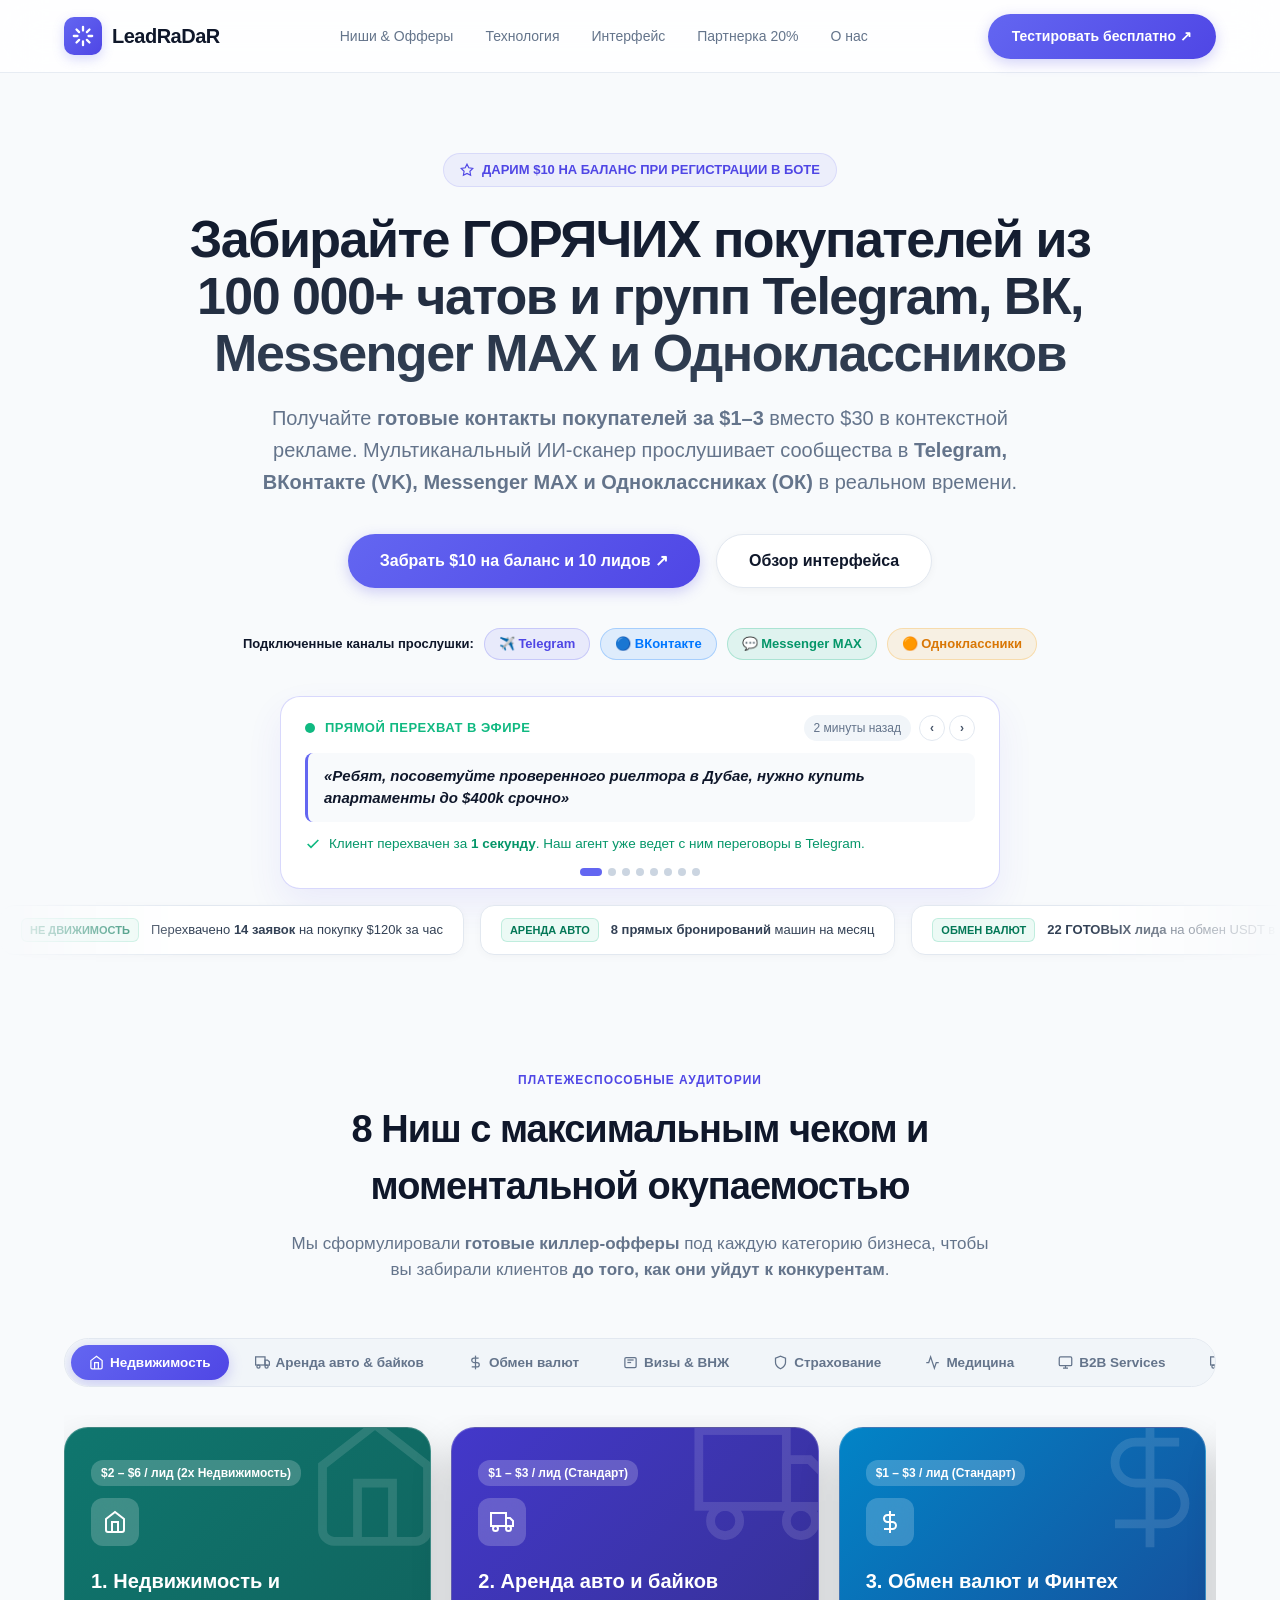
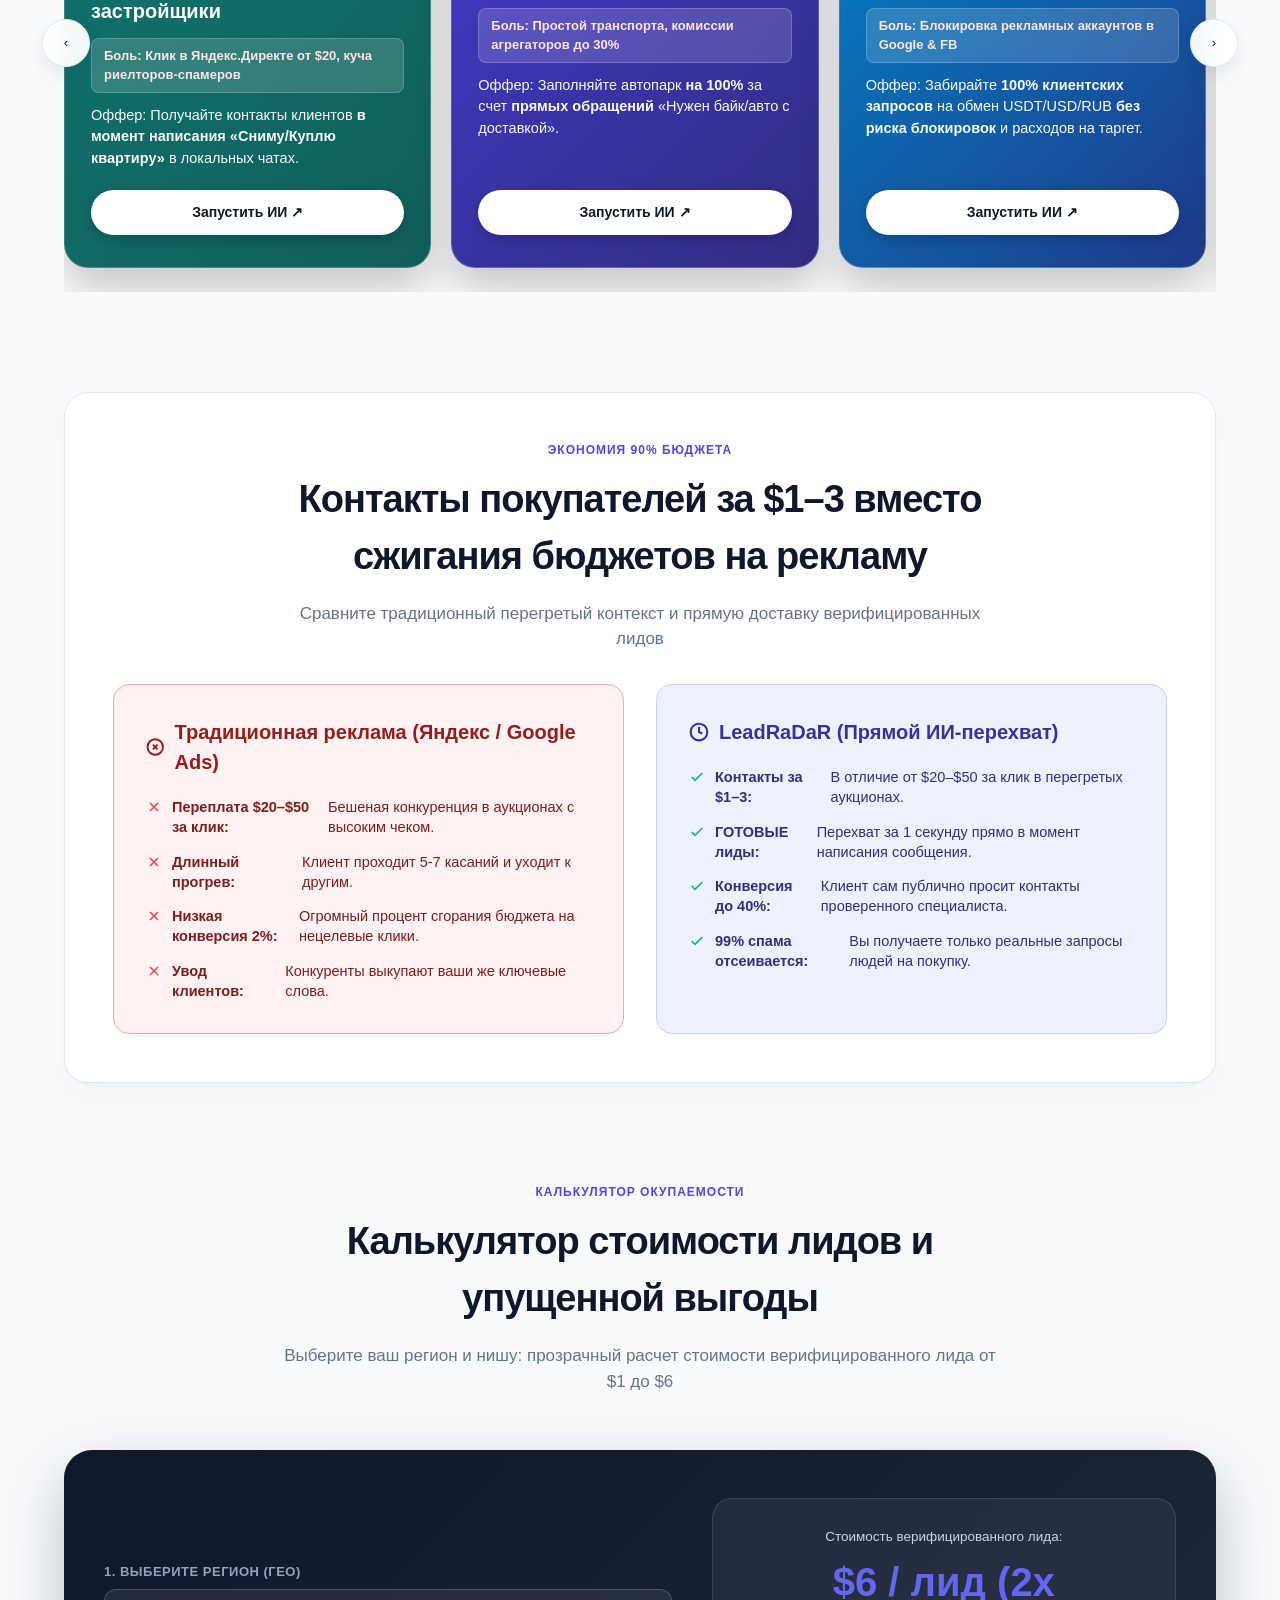
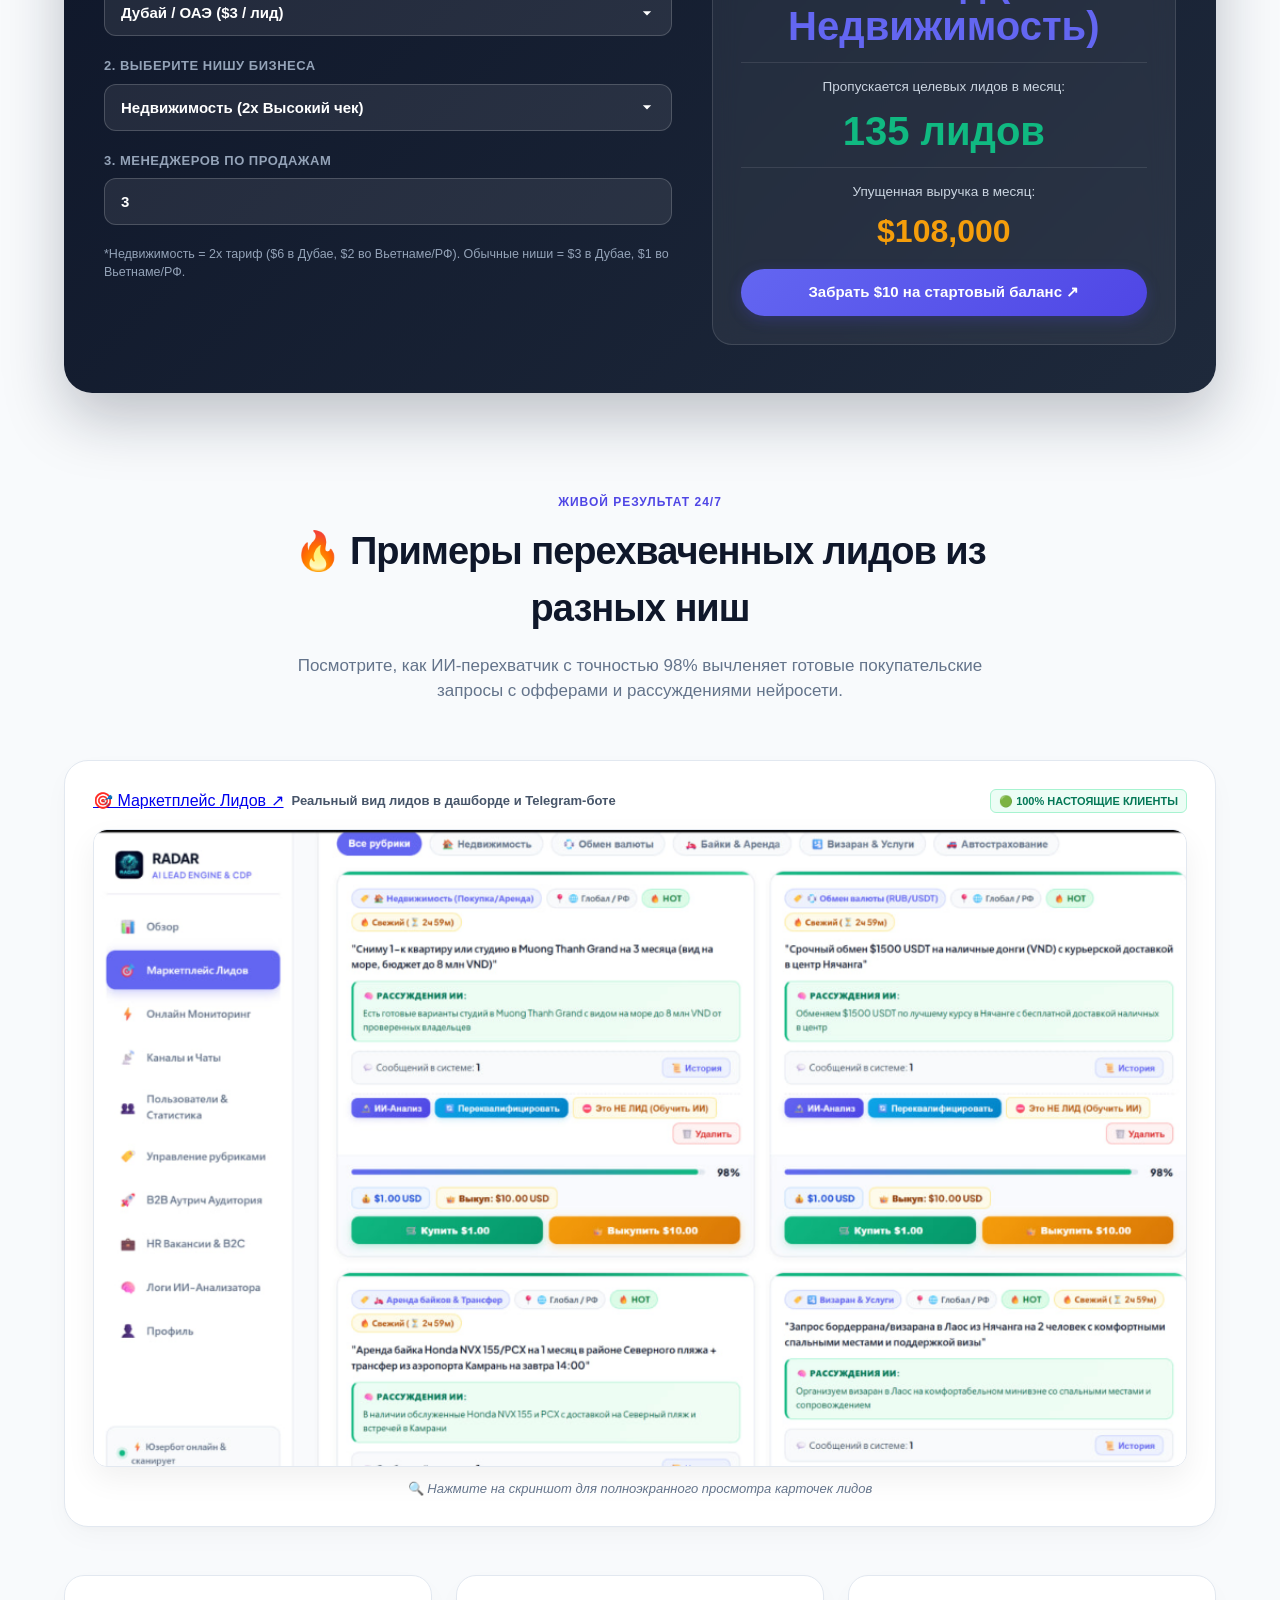
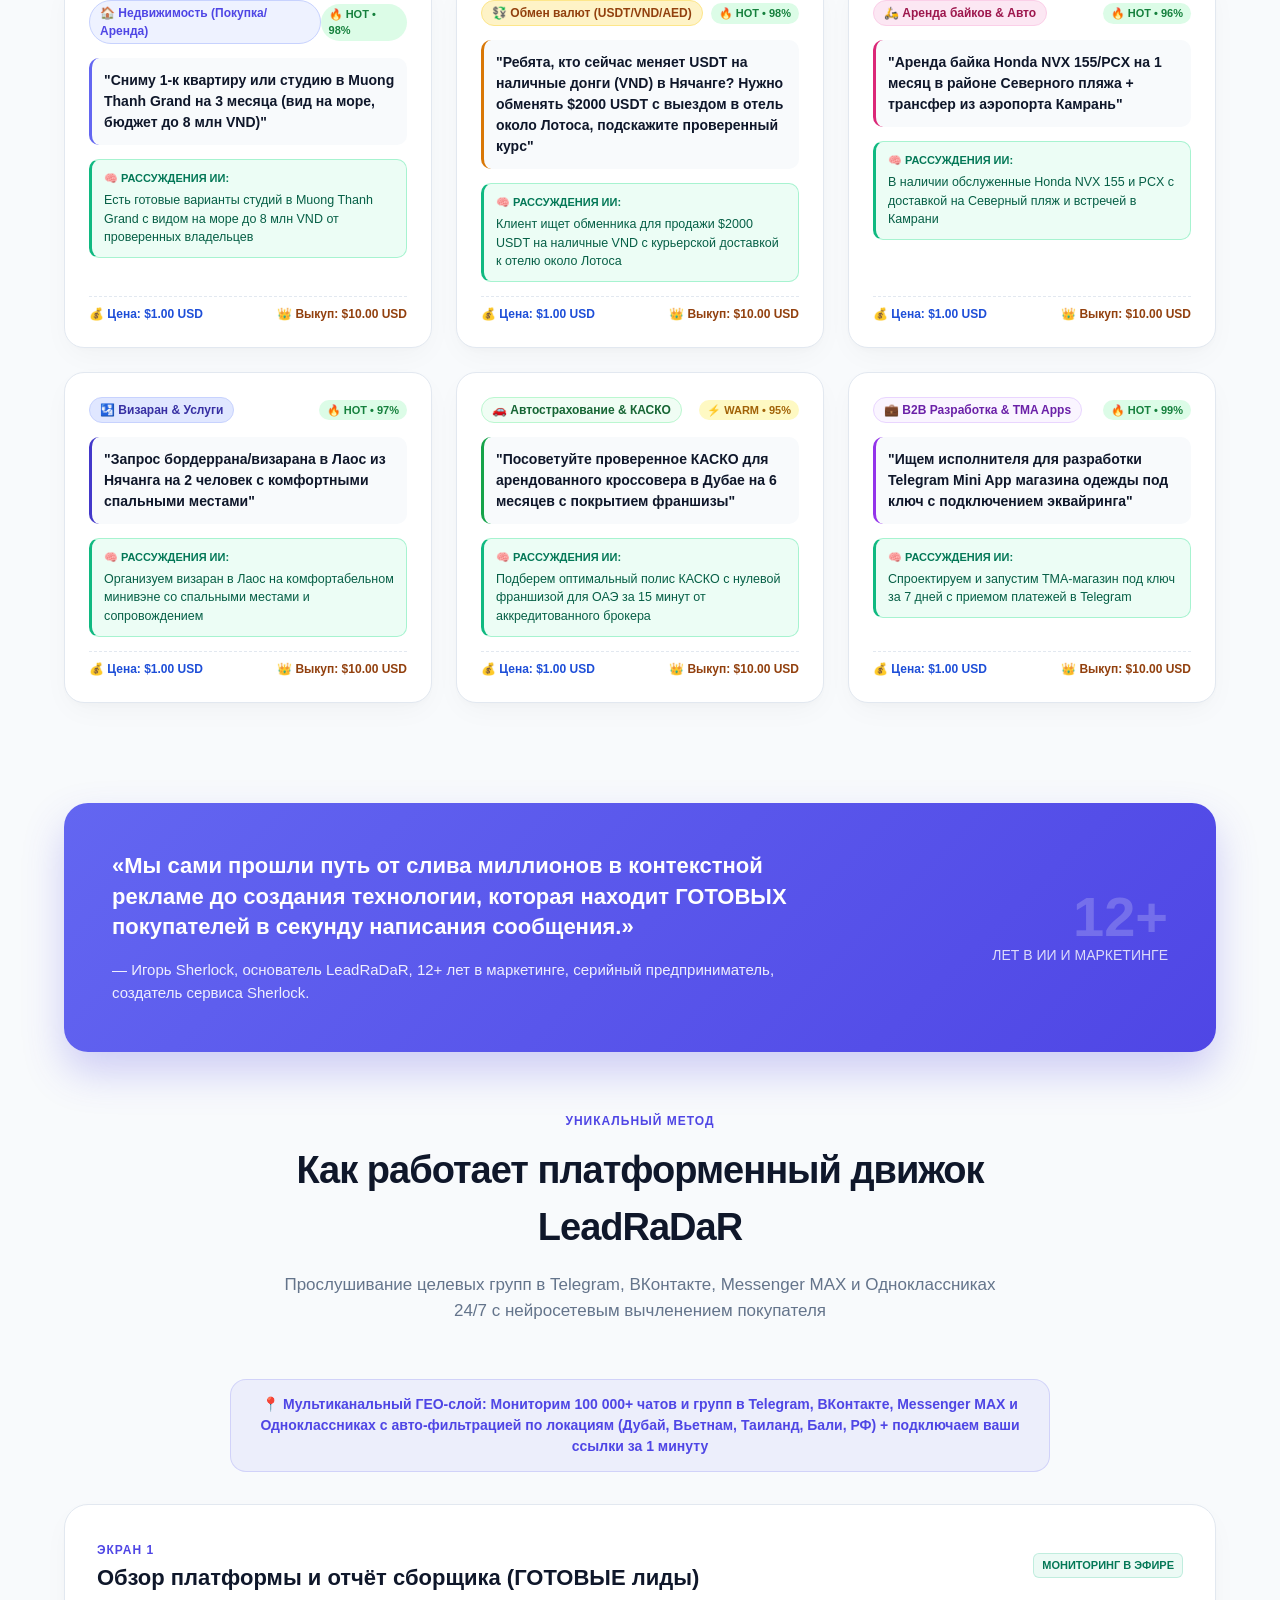
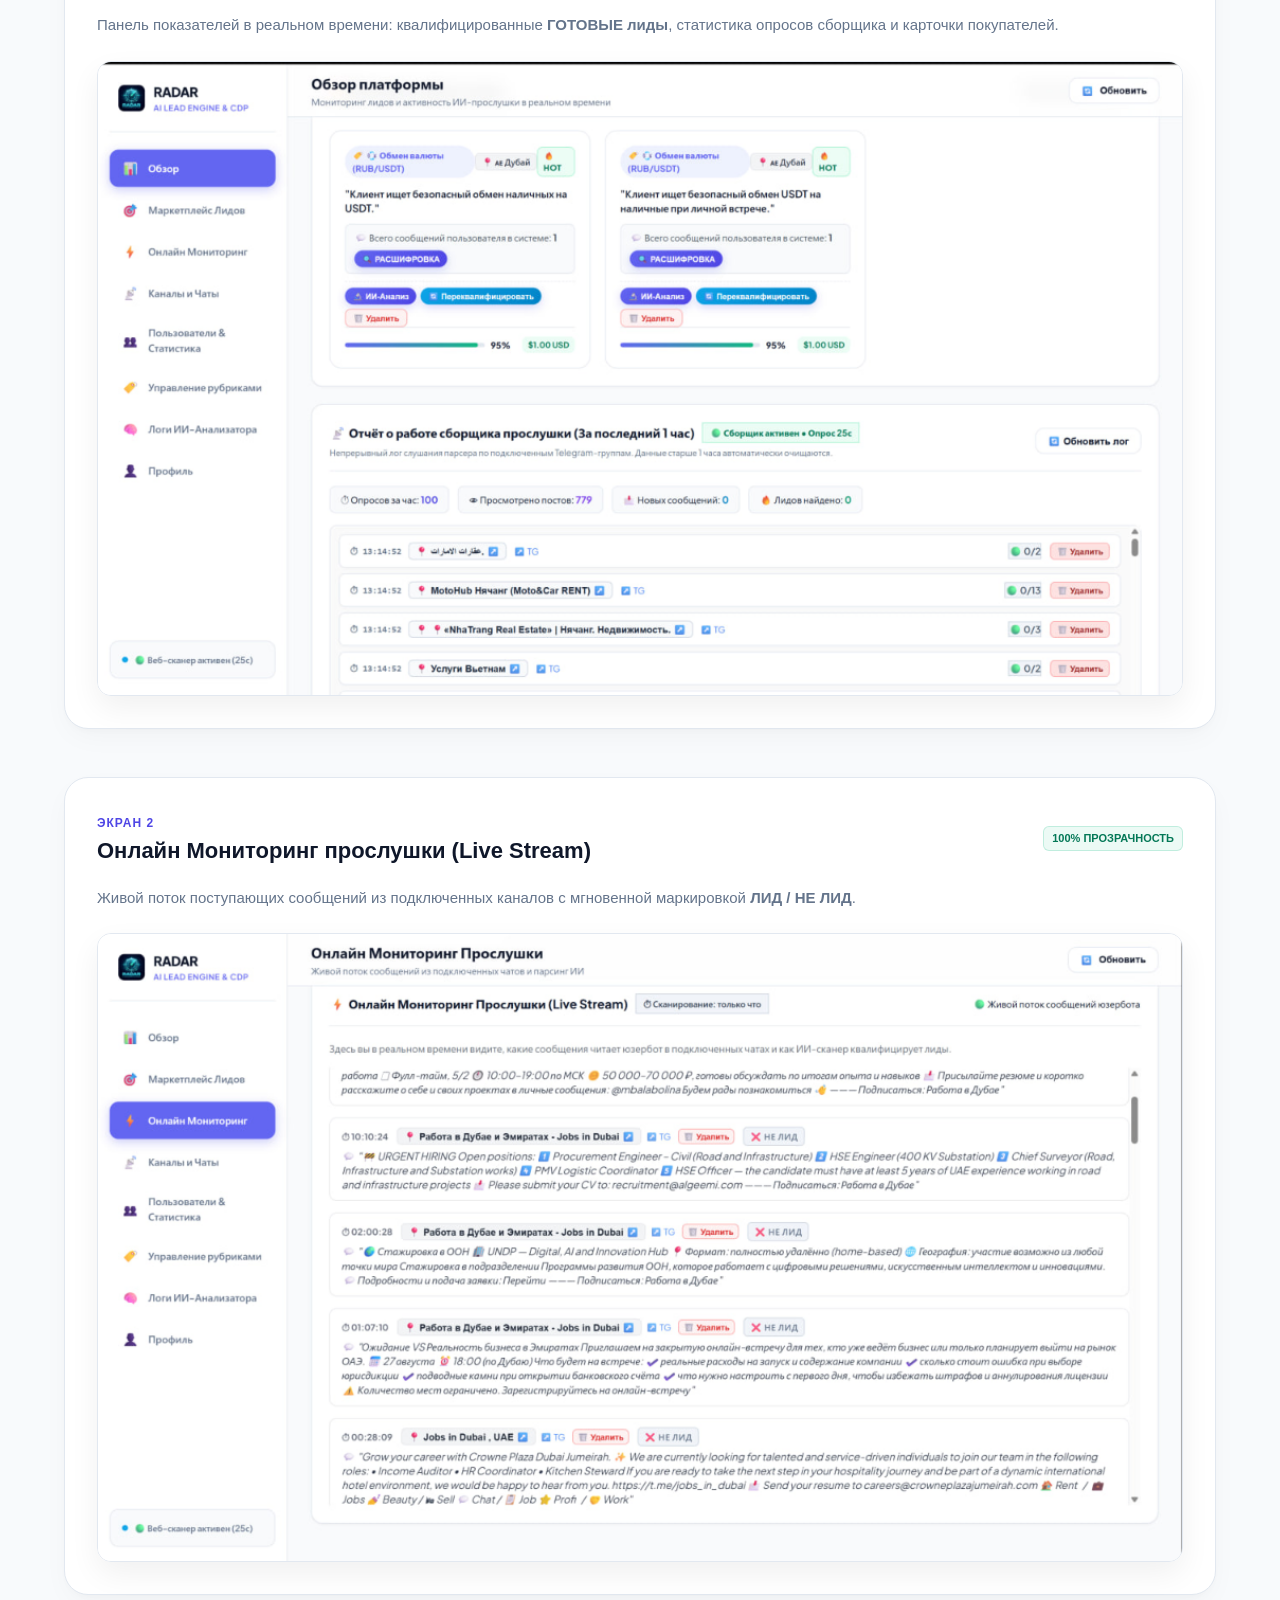
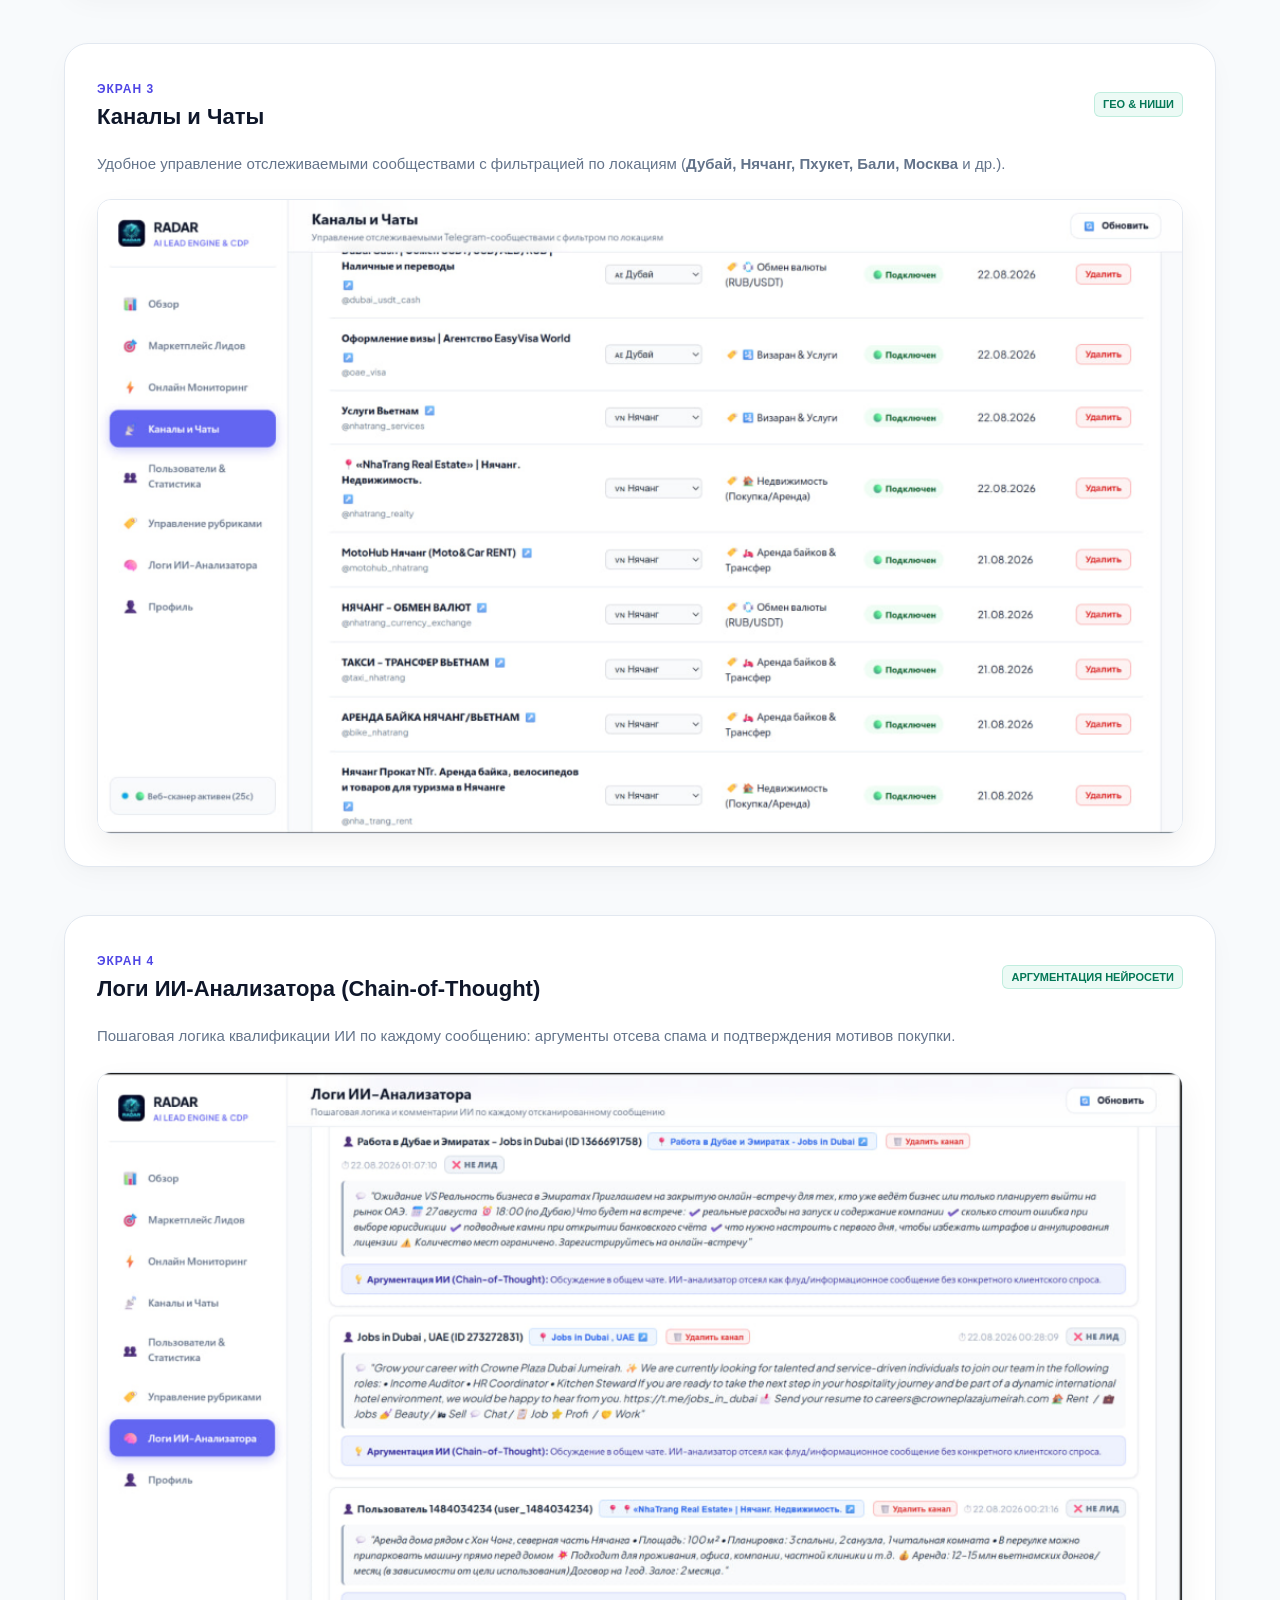
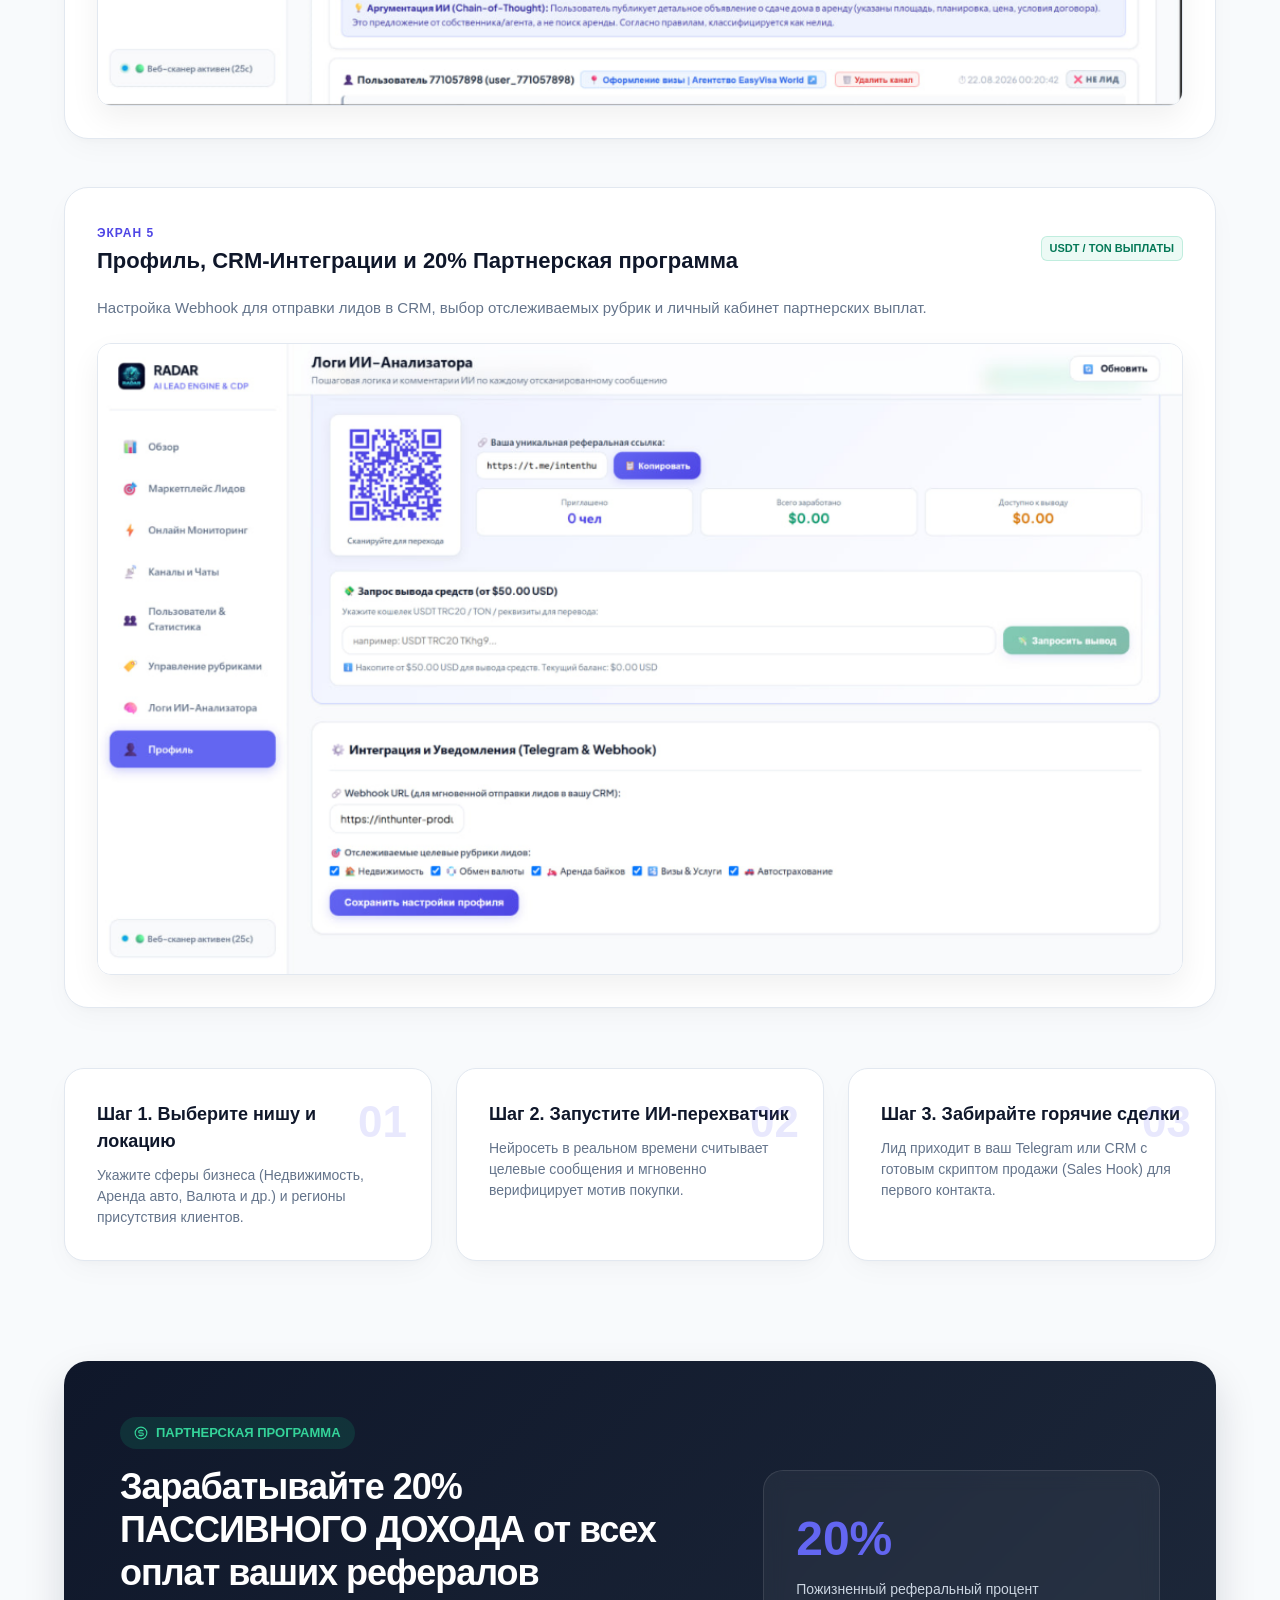
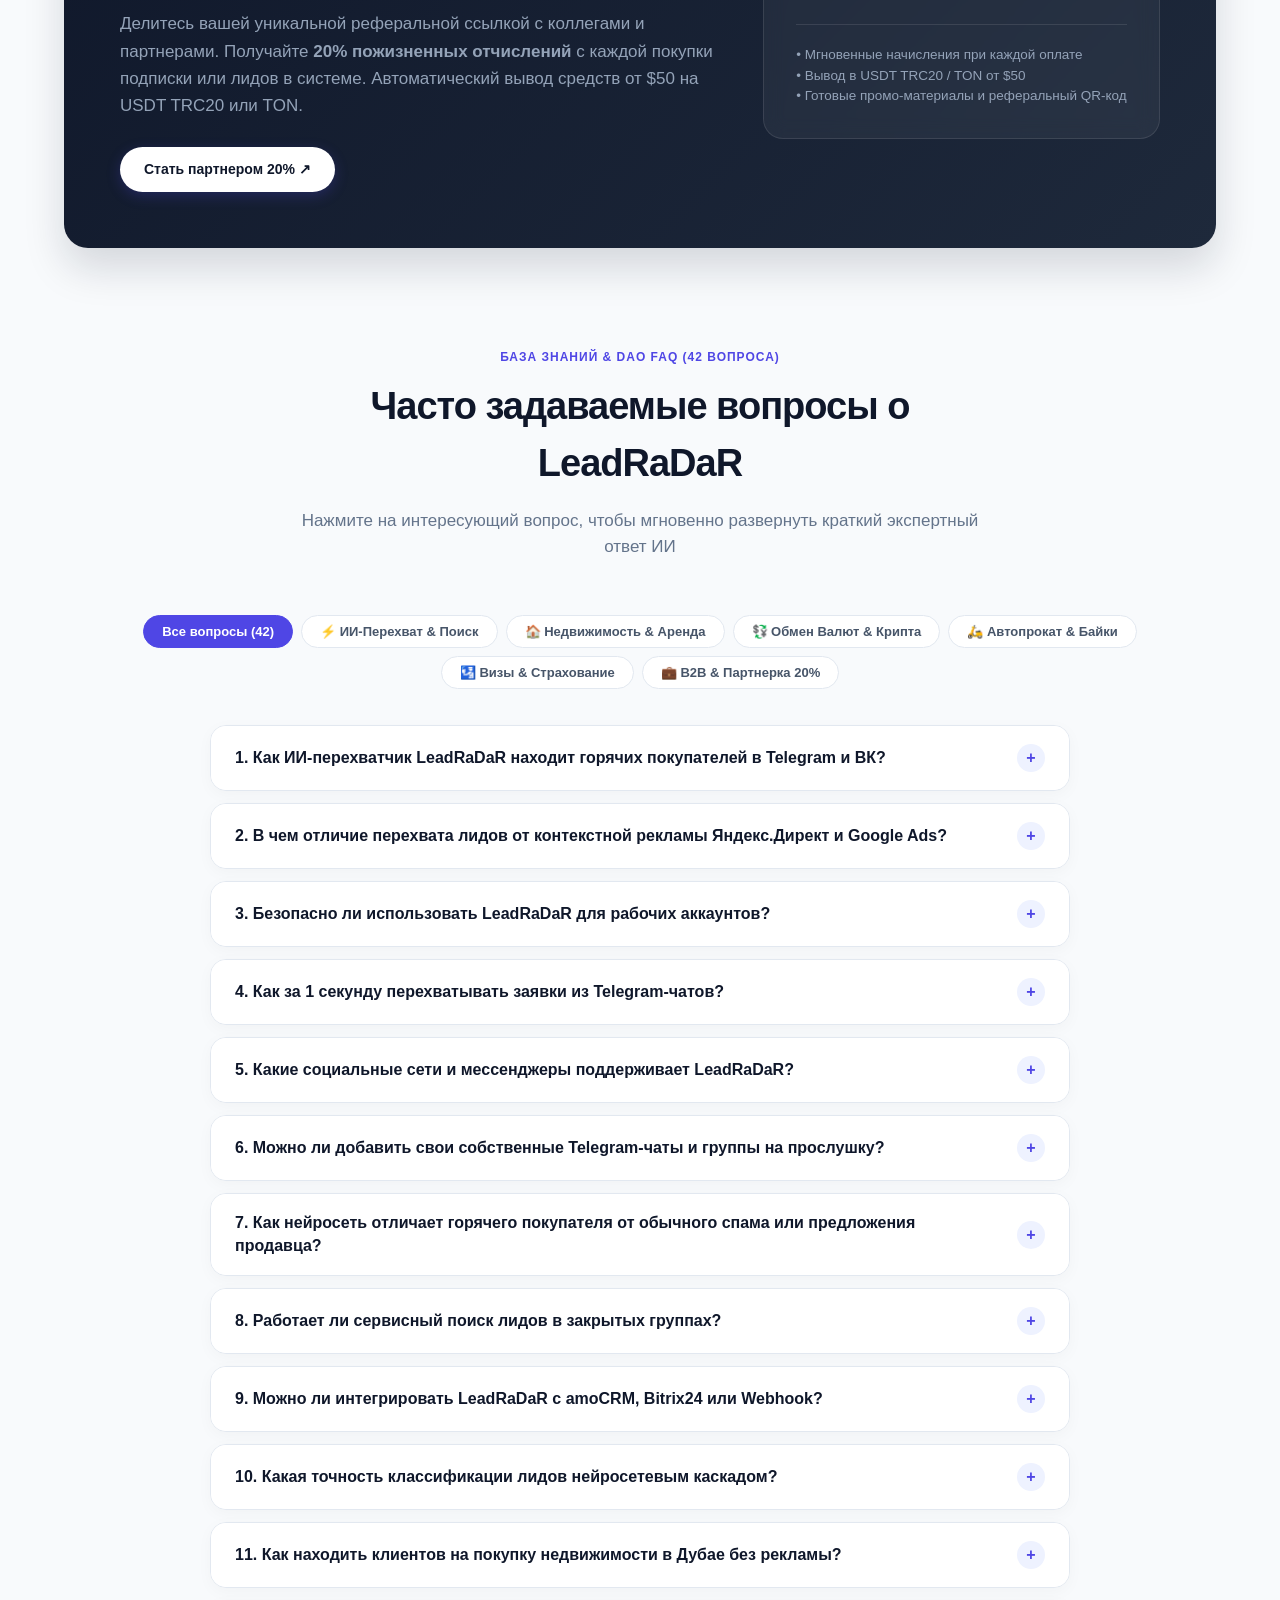
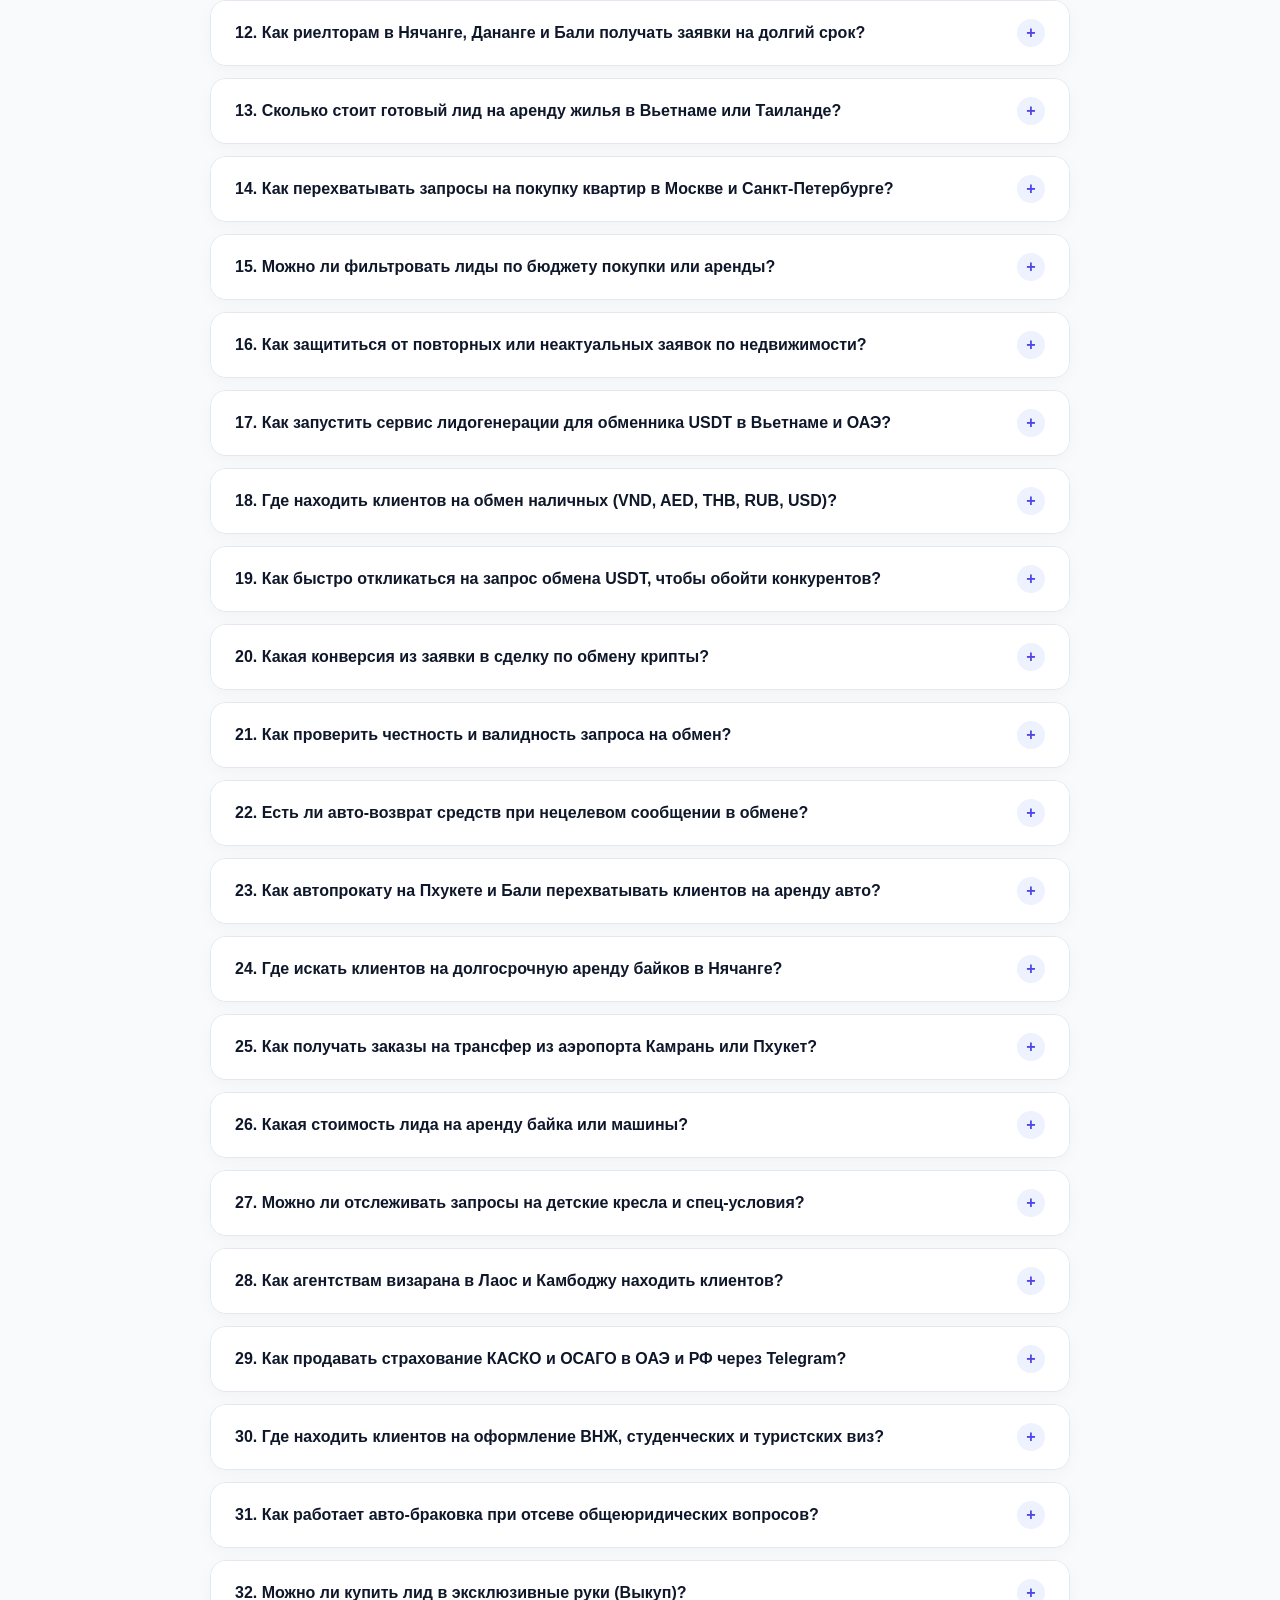
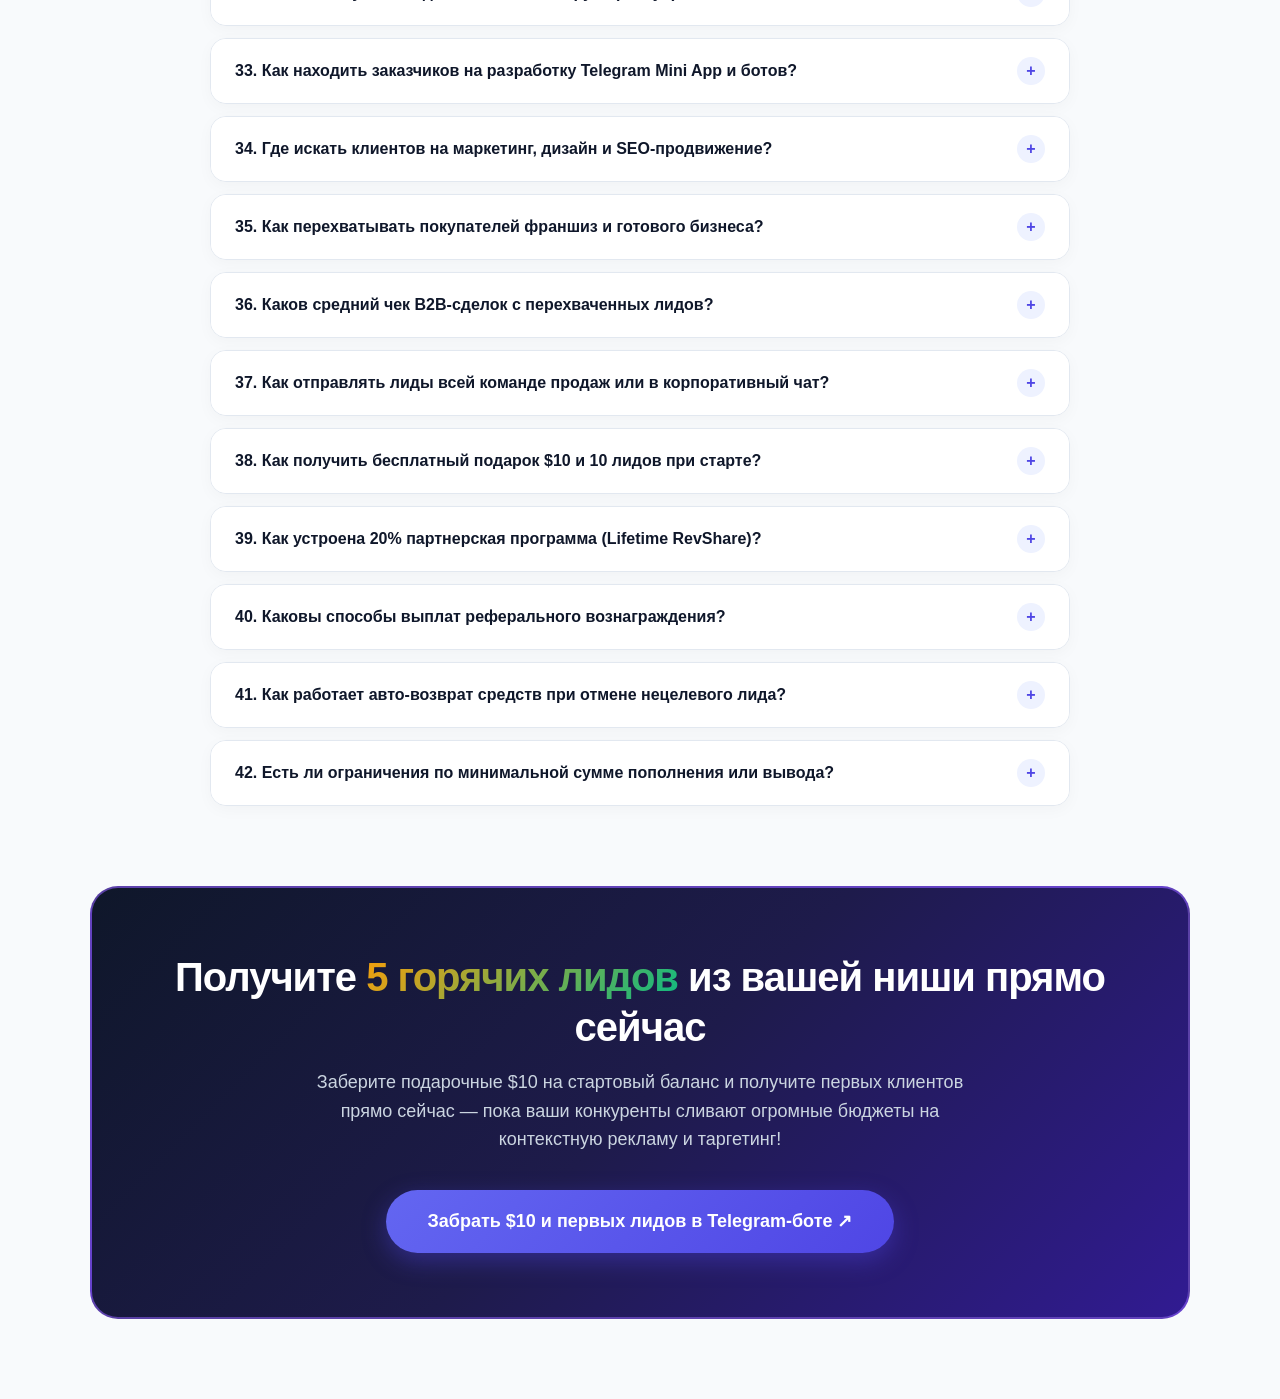
==== commit 3ce8a5ea: "Revert "feat(landing): add Reality Check FOMO block and Google Maps organic traffic asset value prop" ====
--- a/static/landing.html
+++ b/static/landing.html
@@ -664,242 +664,6 @@
       color: #334155;
     }
 
-    /* ── REALITY CHECK & TRAFFIC ASSET SECTION ───────────────────────────── */
-    .reality-check-section {
-      margin-top: 10px;
-      margin-bottom: 70px;
-    }
-
-    .reality-card {
-      background: linear-gradient(135deg, #0F172A 0%, #1E1B4B 55%, #0F172A 100%);
-      border: 1.5px solid rgba(99, 102, 241, 0.45);
-      border-radius: 28px;
-      padding: 56px 44px;
-      color: #FFFFFF;
-      box-shadow: 0 20px 50px rgba(15, 23, 42, 0.45), 0 0 35px rgba(99, 102, 241, 0.2);
-      position: relative;
-      overflow: hidden;
-    }
-
-    .reality-card::before {
-      content: '';
-      position: absolute;
-      top: -150px;
-      right: -150px;
-      width: 420px;
-      height: 420px;
-      background: radial-gradient(circle, rgba(16, 185, 129, 0.22) 0%, rgba(0, 0, 0, 0) 70%);
-      pointer-events: none;
-    }
-
-    .reality-card::after {
-      content: '';
-      position: absolute;
-      bottom: -150px;
-      left: -150px;
-      width: 420px;
-      height: 420px;
-      background: radial-gradient(circle, rgba(239, 68, 68, 0.18) 0%, rgba(0, 0, 0, 0) 70%);
-      pointer-events: none;
-    }
-
-    .reality-header-badge {
-      display: inline-flex;
-      align-items: center;
-      gap: 8px;
-      background: rgba(239, 68, 68, 0.15);
-      border: 1px solid rgba(239, 68, 68, 0.35);
-      padding: 6px 14px;
-      border-radius: 20px;
-      margin-bottom: 24px;
-    }
-
-    .reality-pulse-icon {
-      font-size: 14px;
-      animation: pulseAlert 1.5s ease-in-out infinite;
-    }
-
-    @keyframes pulseAlert {
-      0%, 100% { transform: scale(1); }
-      50% { transform: scale(1.2); }
-    }
-
-    .reality-badge-text {
-      font-size: 12px;
-      font-weight: 800;
-      color: #FCA5A5;
-      letter-spacing: 0.8px;
-      text-transform: uppercase;
-    }
-
-    .reality-title {
-      font-size: 34px;
-      font-weight: 800;
-      letter-spacing: -0.8px;
-      line-height: 1.3;
-      margin-bottom: 18px;
-      color: #FFFFFF;
-    }
-
-    .reality-highlight {
-      background: linear-gradient(135deg, #F87171 0%, #F59E0B 100%);
-      -webkit-background-clip: text;
-      -webkit-text-fill-color: transparent;
-    }
-
-    .reality-subtitle {
-      font-size: 16.5px;
-      line-height: 1.65;
-      color: #94A3B8;
-      max-width: 880px;
-      margin-bottom: 40px;
-    }
-
-    .reality-subtitle b {
-      color: #F87171;
-    }
-
-    .reality-grid {
-      display: grid;
-      grid-template-columns: repeat(2, 1fr);
-      gap: 24px;
-      margin-bottom: 32px;
-      position: relative;
-      z-index: 2;
-    }
-
-    .reality-box {
-      border-radius: 20px;
-      padding: 28px 24px;
-      display: flex;
-      flex-direction: column;
-      justify-content: space-between;
-      transition: transform 0.25s ease, box-shadow 0.25s ease;
-    }
-
-    .reality-box:hover {
-      transform: translateY(-3px);
-    }
-
-    .reality-box-trap {
-      background: rgba(254, 242, 242, 0.05);
-      border: 1px solid rgba(239, 68, 68, 0.35);
-    }
-
-    .reality-box-asset {
-      background: rgba(236, 253, 245, 0.06);
-      border: 1px solid rgba(16, 185, 129, 0.45);
-      box-shadow: 0 10px 30px rgba(16, 185, 129, 0.12);
-    }
-
-    .reality-box-tag {
-      font-size: 11px;
-      font-weight: 800;
-      padding: 4px 10px;
-      border-radius: 8px;
-      letter-spacing: 0.5px;
-      text-transform: uppercase;
-    }
-
-    .tag-red {
-      background: rgba(239, 68, 68, 0.2);
-      color: #FCA5A5;
-      border: 1px solid rgba(239, 68, 68, 0.4);
-    }
-
-    .tag-green {
-      background: rgba(16, 185, 129, 0.2);
-      color: #6EE7B7;
-      border: 1px solid rgba(16, 185, 129, 0.4);
-    }
-
-    .reality-box-title {
-      font-size: 19px;
-      font-weight: 700;
-      margin: 16px 0 18px;
-      line-height: 1.35;
-      color: #F8FAFC;
-    }
-
-    .reality-list {
-      list-style: none;
-      padding: 0;
-      margin: 0 0 20px;
-      display: flex;
-      flex-direction: column;
-      gap: 12px;
-    }
-
-    .reality-list li {
-      font-size: 14px;
-      line-height: 1.55;
-      color: #CBD5E1;
-      padding-left: 22px;
-      position: relative;
-    }
-
-    .list-red li::before {
-      content: '❌';
-      position: absolute;
-      left: 0;
-      top: 1px;
-      font-size: 11px;
-    }
-
-    .list-green li::before {
-      content: '⚡';
-      position: absolute;
-      left: 0;
-      top: 1px;
-      font-size: 12px;
-    }
-
-    .reality-box-footer {
-      padding: 12px 16px;
-      border-radius: 12px;
-      font-size: 13px;
-      font-weight: 600;
-    }
-
-    .footer-red {
-      background: rgba(239, 68, 68, 0.12);
-      color: #FCA5A5;
-      border-left: 3px solid #EF4444;
-    }
-
-    .footer-green {
-      background: rgba(16, 185, 129, 0.15);
-      color: #A7F3D0;
-      border-left: 3px solid #10B981;
-    }
-
-    .reality-callout {
-      background: rgba(99, 102, 241, 0.12);
-      border: 1px solid rgba(129, 140, 248, 0.3);
-      border-radius: 16px;
-      padding: 18px 24px;
-      display: flex;
-      align-items: center;
-      gap: 16px;
-      position: relative;
-      z-index: 2;
-    }
-
-    .reality-callout-icon {
-      font-size: 24px;
-      flex-shrink: 0;
-    }
-
-    .reality-callout-text {
-      font-size: 14.5px;
-      line-height: 1.55;
-      color: #E2E8F0;
-    }
-
-    .reality-callout-text b {
-      color: #A5B4FC;
-    }
-
     /* ── SECTION HEADINGS ────────────────────────────────────────────────── */
     .section-header {
       text-align: center;
@@ -2055,16 +1819,6 @@
       .cta-title { font-size: 26px; margin-bottom: 12px; }
       .cta-desc { font-size: 15px; margin-bottom: 24px; }
       .cta-section .btn-apple { width: 100%; font-size: 16px !important; padding: 14px 20px !important; }
-
-      /* Reality Check FOMO mobile */
-      .reality-card { padding: 32px 20px; border-radius: 20px; }
-      .reality-title { font-size: 23px; line-height: 1.3; margin-bottom: 14px; }
-      .reality-subtitle { font-size: 14px; margin-bottom: 28px; }
-      .reality-grid { grid-template-columns: 1fr; gap: 16px; }
-      .reality-box { padding: 20px 16px; border-radius: 16px; }
-      .reality-box-title { font-size: 16.5px; margin: 12px 0 14px; }
-      .reality-list li { font-size: 13px; }
-      .reality-callout { flex-direction: column; align-items: flex-start; gap: 10px; padding: 16px; }
     }
 
     @media (max-width: 480px) {
@@ -2292,66 +2046,6 @@
     </div>
   </section>
 
-  <!-- ── REALITY CHECK FOMO & TRAFFIC ASSET SECTION ──────────────────────── -->
-  <section class="container reality-check-section" id="fomo-reality">
-    <div class="reality-card">
-      <div class="reality-header-badge">
-        <span class="reality-pulse-icon">🛑</span>
-        <span class="reality-badge-text">ГЛАВНЫЙ ВОПРОС ДЛЯ ВЛАДЕЛЬЦА БИЗНЕСА</span>
-      </div>
-      <h2 class="reality-title">
-        Сколько заявок получит Ваш бизнес, <br class="desktop-only"/>
-        <span class="reality-highlight">если завтра полностью отключить платный контекст и таргет?</span>
-      </h2>
-      <p class="reality-subtitle">
-        Ответ у 89% предпринимателей — <b>ЧИСТЫЙ НУЛЬ</b>. Зависимость от аукционов Яндекс.Директа и Google Ads превращает бизнес в «заложника рекламного бюджета»: останавливаете оплату — клиенты исчезают за 1 секунду, а клики с каждым месяцем дорожают на 25–40%.
-      </p>
-
-      <!-- Contrast Grid: Ads Trap vs Traffic Asset -->
-      <div class="reality-grid">
-        <!-- Trap Card -->
-        <div class="reality-box reality-box-trap">
-          <div class="reality-box-header">
-            <span class="reality-box-tag tag-red">❌ РЕКЛАМНАЯ «ИГЛА» (ЯНДЕКС / GOOGLE ADS)</span>
-          </div>
-          <h3 class="reality-box-title">Временная аренда трафика с постоянным сливом маржи</h3>
-          <ul class="reality-list list-red">
-            <li><b>0 заявок при выключении:</b> Вы не владеете каналом. Перестали платить — поток прекратился.</li>
-            <li><b>Рост стоимости клика:</b> Вы конкурируете в перегретых аукционах, переплачивая $15–$50 за клик.</li>
-            <li><b>Слив на склик и нецелевые клики:</b> До 40% бюджета уходит на фейковые переходы и случайный трафик.</li>
-          </ul>
-          <div class="reality-box-footer footer-red">
-            <span>Итог: <b>Кабальная зависимость</b> от ежемесячных вливаний</span>
-          </div>
-        </div>
-
-        <!-- Asset Card -->
-        <div class="reality-box reality-box-asset">
-          <div class="reality-box-header">
-            <span class="reality-box-tag tag-green">⚡ ВЕЧНЫЙ АКТИВ (GOOGLE MAPS + LEADRADAR)</span>
-          </div>
-          <h3 class="reality-box-title">Самый надежный объект инвестиций в локальный и целевой трафик</h3>
-          <ul class="reality-list list-green">
-            <li><b>Google Maps на автопилоте:</b> Профиль компании в ТОП-1 картографических сервисов приводит поток <u>горячих локальных клиентов БЕСПЛАТНО 24/7</u> без копейки затрат на рекламу.</li>
-            <li><b>Мгновенный ИИ-перехват (LeadRaDaR):</b> Мультиканальный сканер забирает готовую аудиторию из 100 000+ чатов за <b>$1–3 / лид</b>.</li>
-            <li><b>Капитализация бизнеса:</b> Топ-карточка Google Maps и собственная база контактов становятся <u>независимым активом</u> компании.</li>
-          </ul>
-          <div class="reality-box-footer footer-green">
-            <span>Итог: <b>Бесконечный автопоток клиентов</b> без оглядки на рекламу</span>
-          </div>
-        </div>
-      </div>
-
-      <!-- Callout Banner -->
-      <div class="reality-callout">
-        <div class="reality-callout-icon">💡</div>
-        <div class="reality-callout-text">
-          <b>Правильная стратегия 2026:</b> Переведите бизнес с платной «рекламной иглы» на гибрид <b>Google Maps (Органический автопоток)</b> + <b>LeadRaDaR (Моментальный перехват)</b> и сэкономьте до <b>90% бюджета</b> уже в первый месяц.
-        </div>
-      </div>
-    </div>
-  </section>
-
   <!-- ── 8 TARGET AUDIENCES SECTION ──────────────────────────────────────── -->
   <section id="audiences" class="container">
     <div class="section-header">
@@ -2524,7 +2218,7 @@
       <div class="section-header" style="margin-bottom: 24px;">
         <span class="section-tag">Экономия 90% бюджета</span>
         <h2 class="section-title"><b>Контакты покупателей за $1–3</b> вместо сжигания бюджетов на рекламу</h2>
-        <p class="section-desc">Сравните традиционный перегретый контекст и независимый органический актив (Google Maps + LeadRaDaR)</p>
+        <p class="section-desc">Сравните традиционный перегретый контекст и прямую доставку верифицированных лидов</p>
       </div>
 
       <div class="comp-grid">
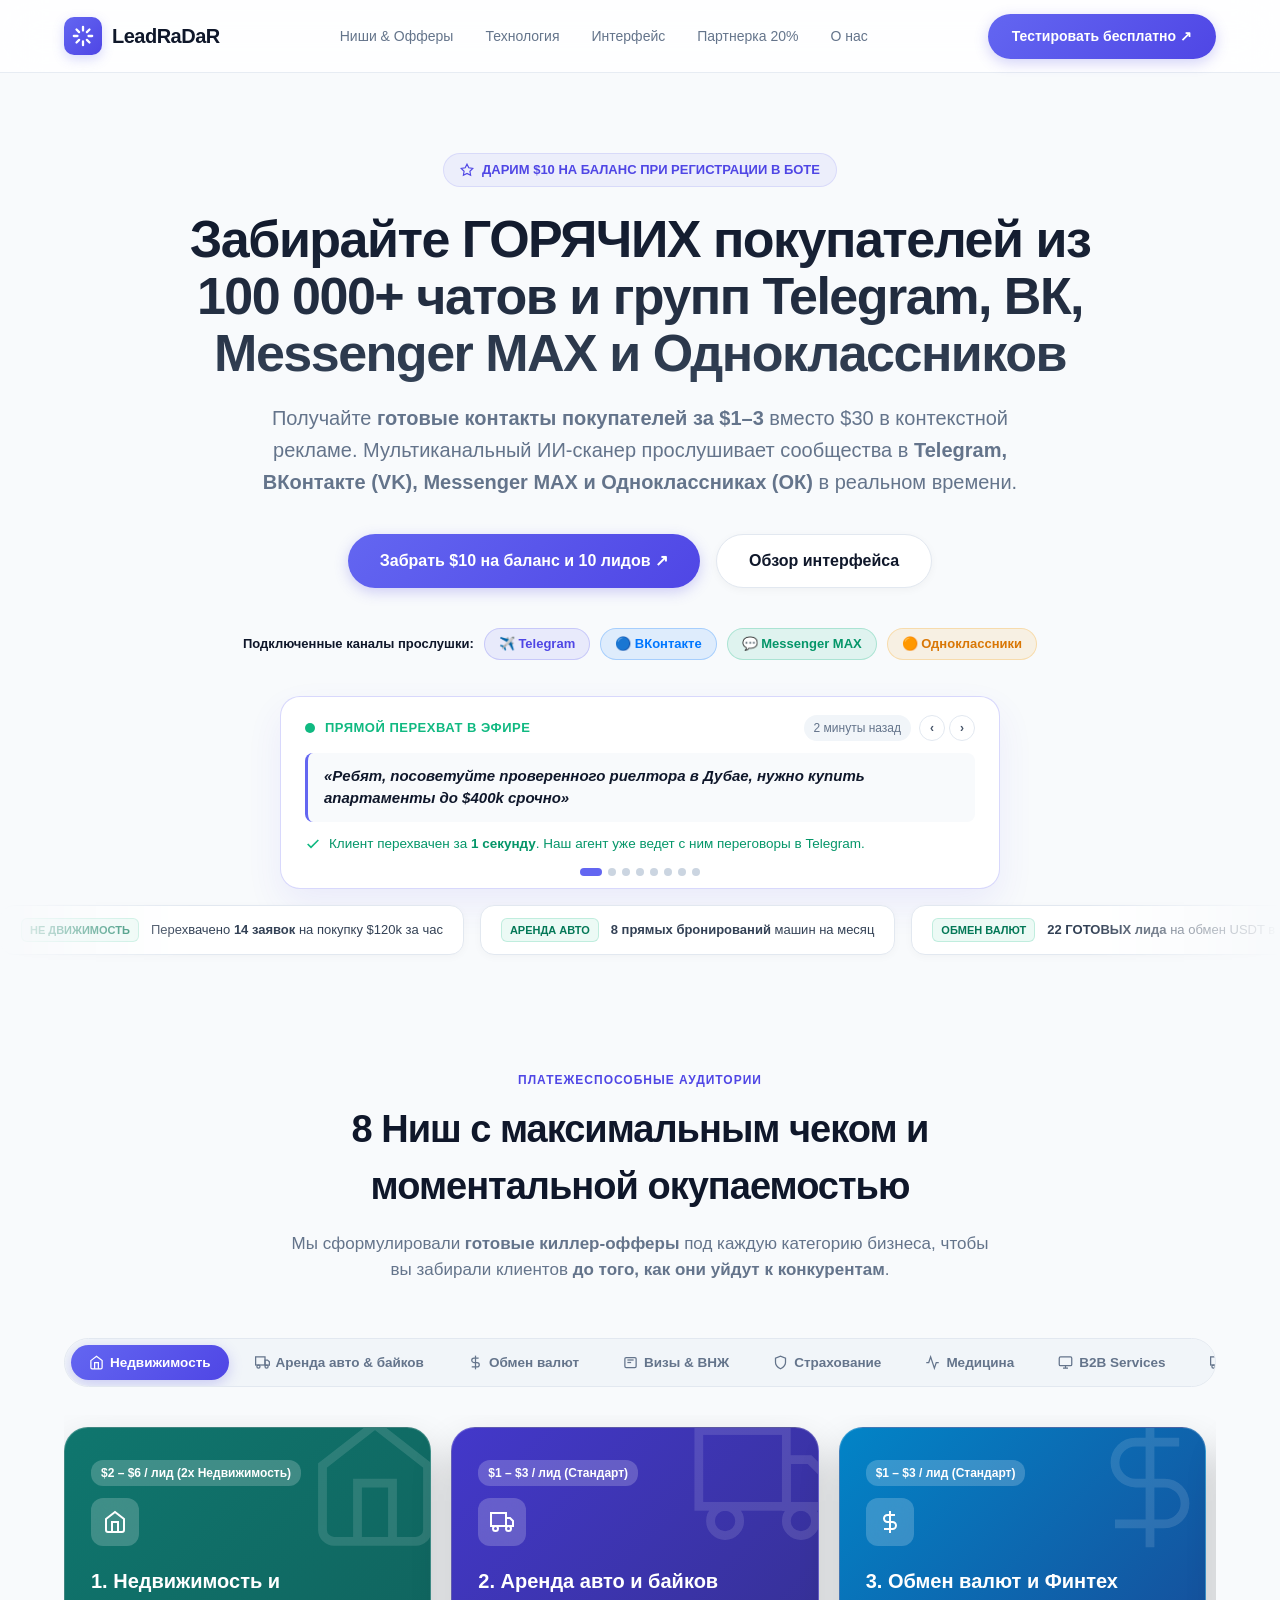
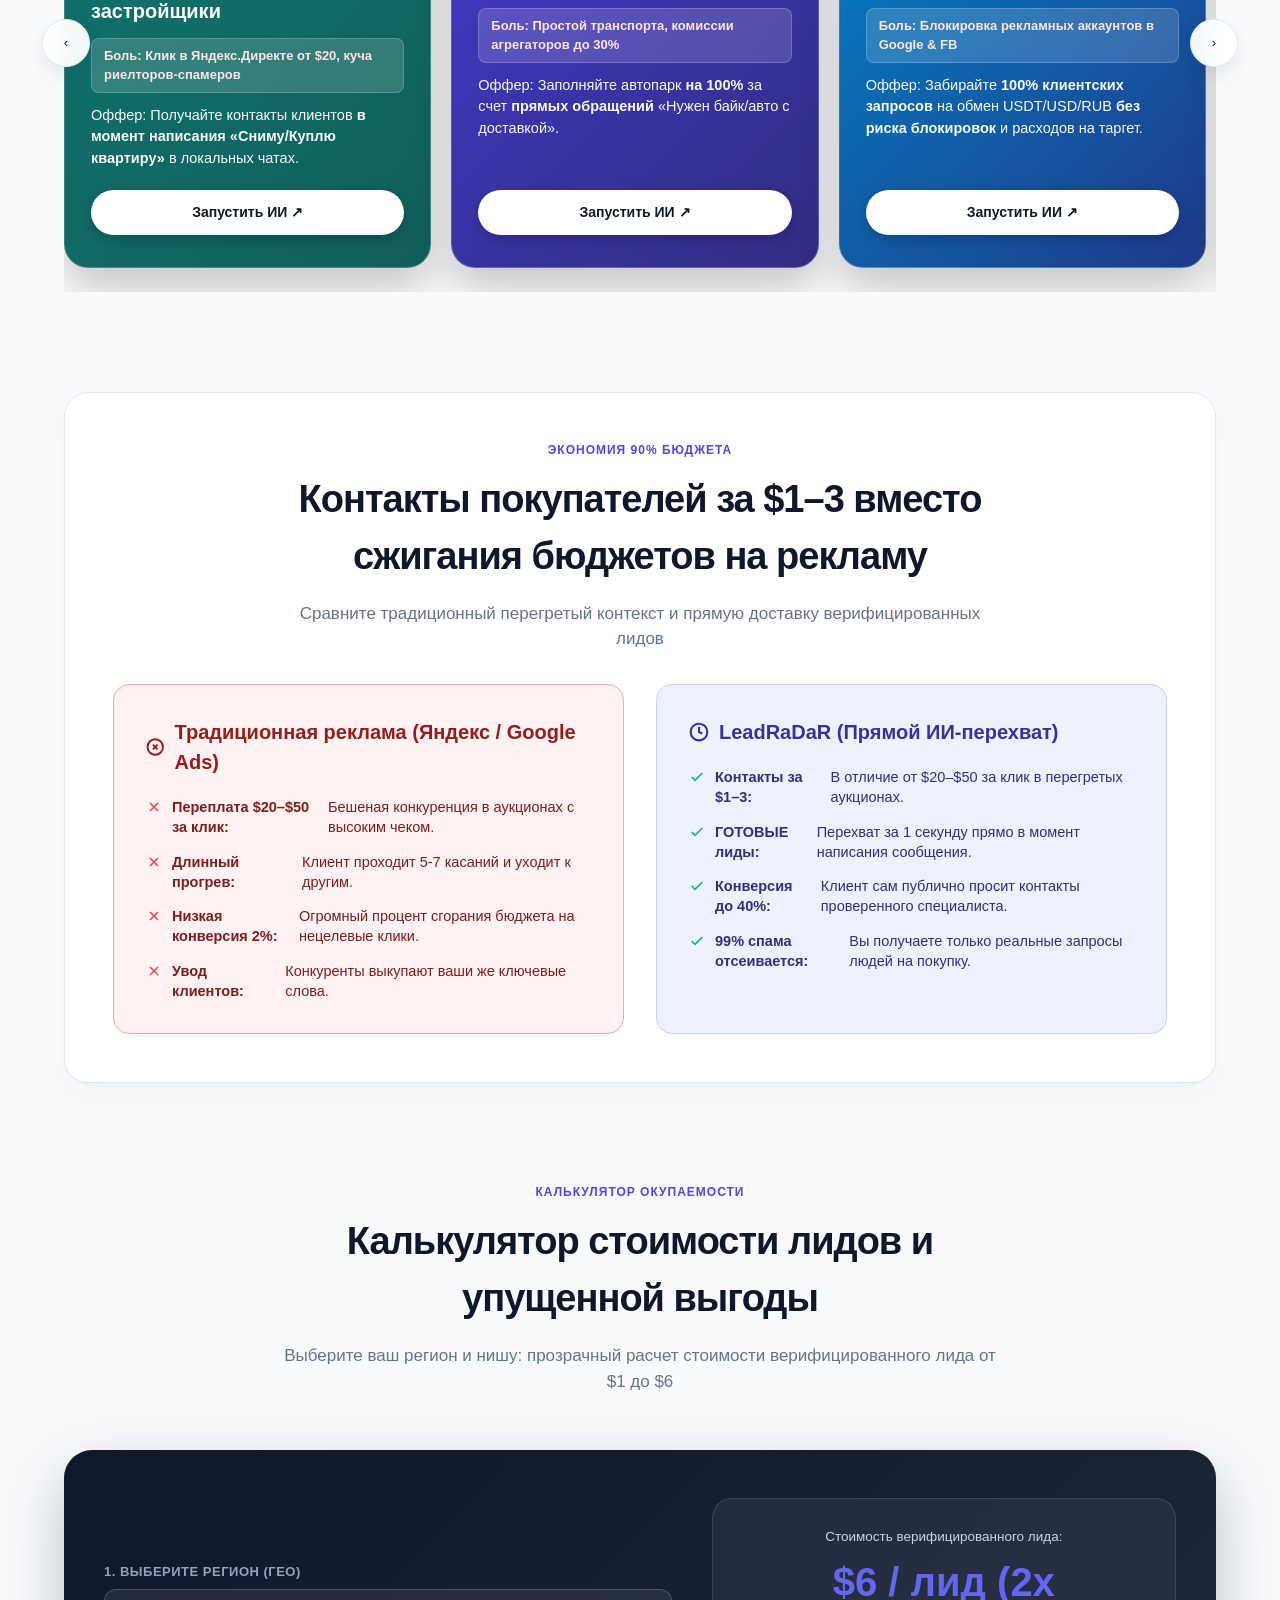
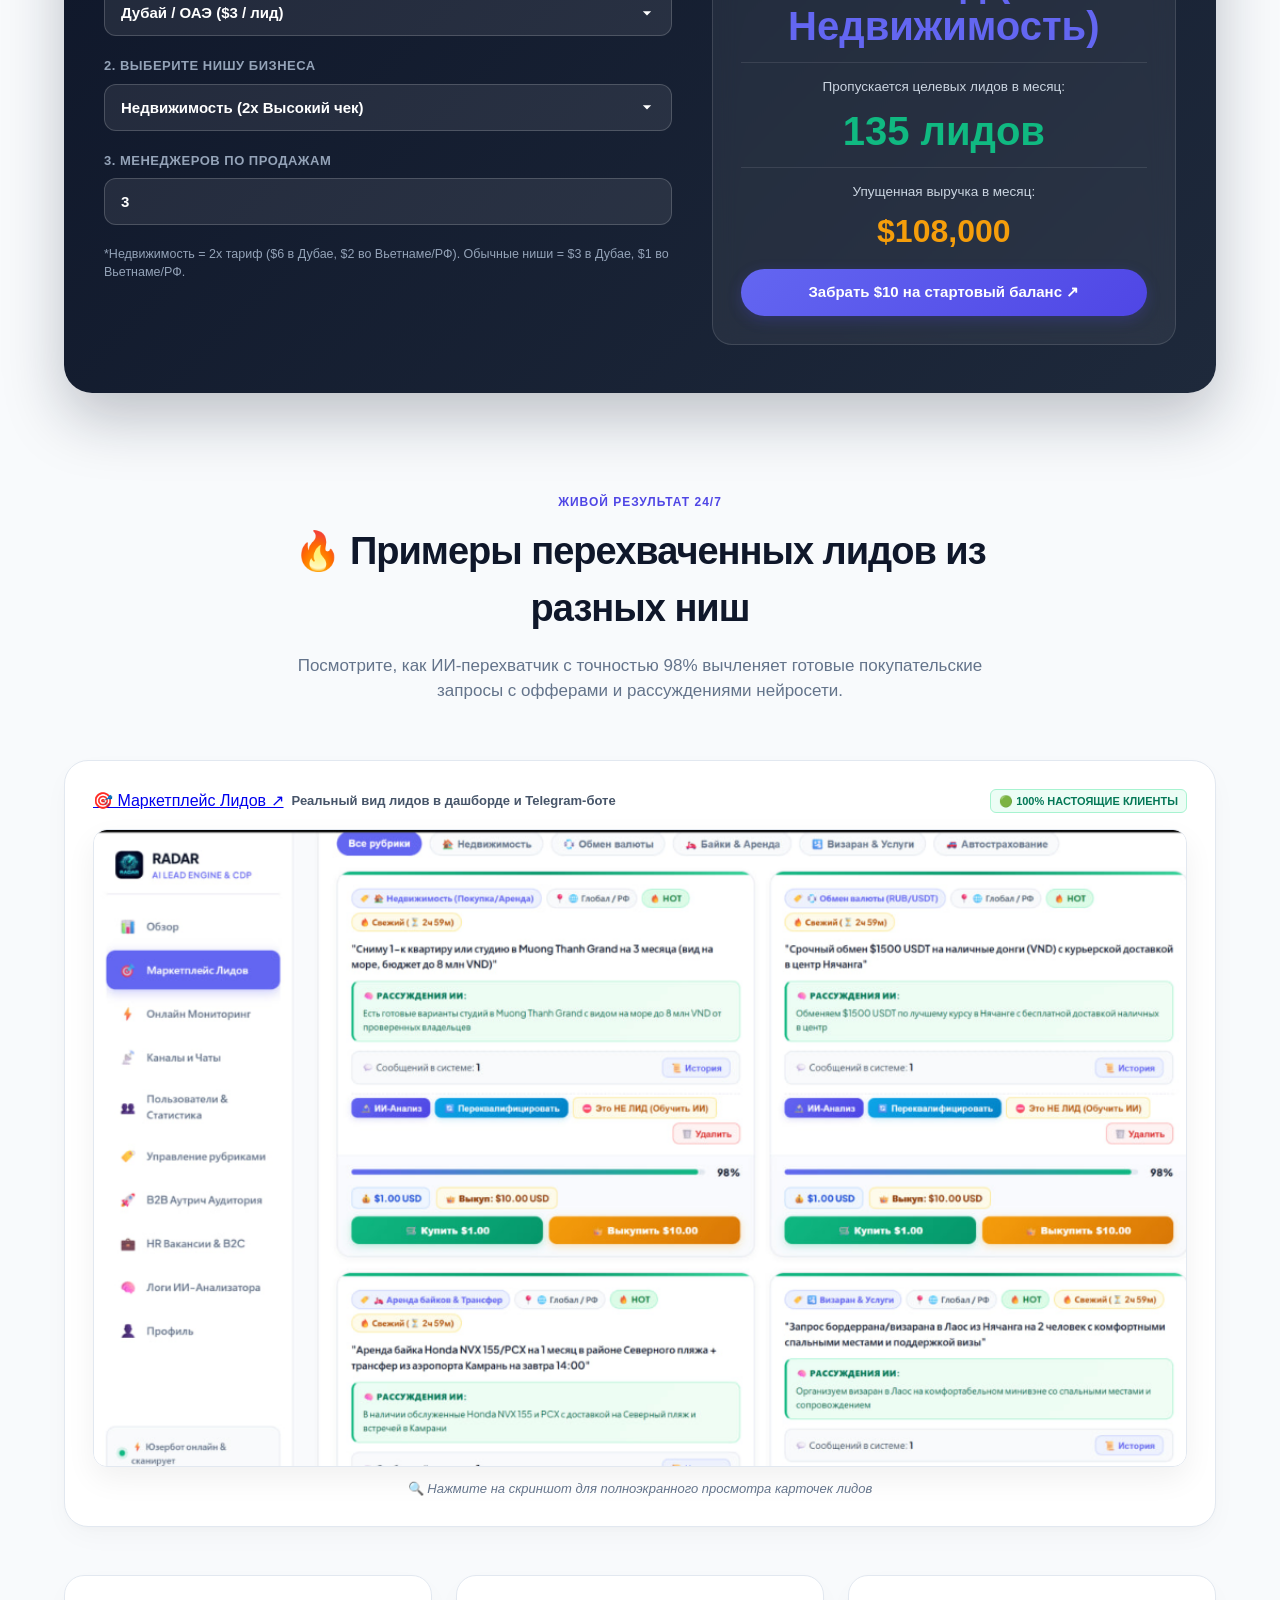
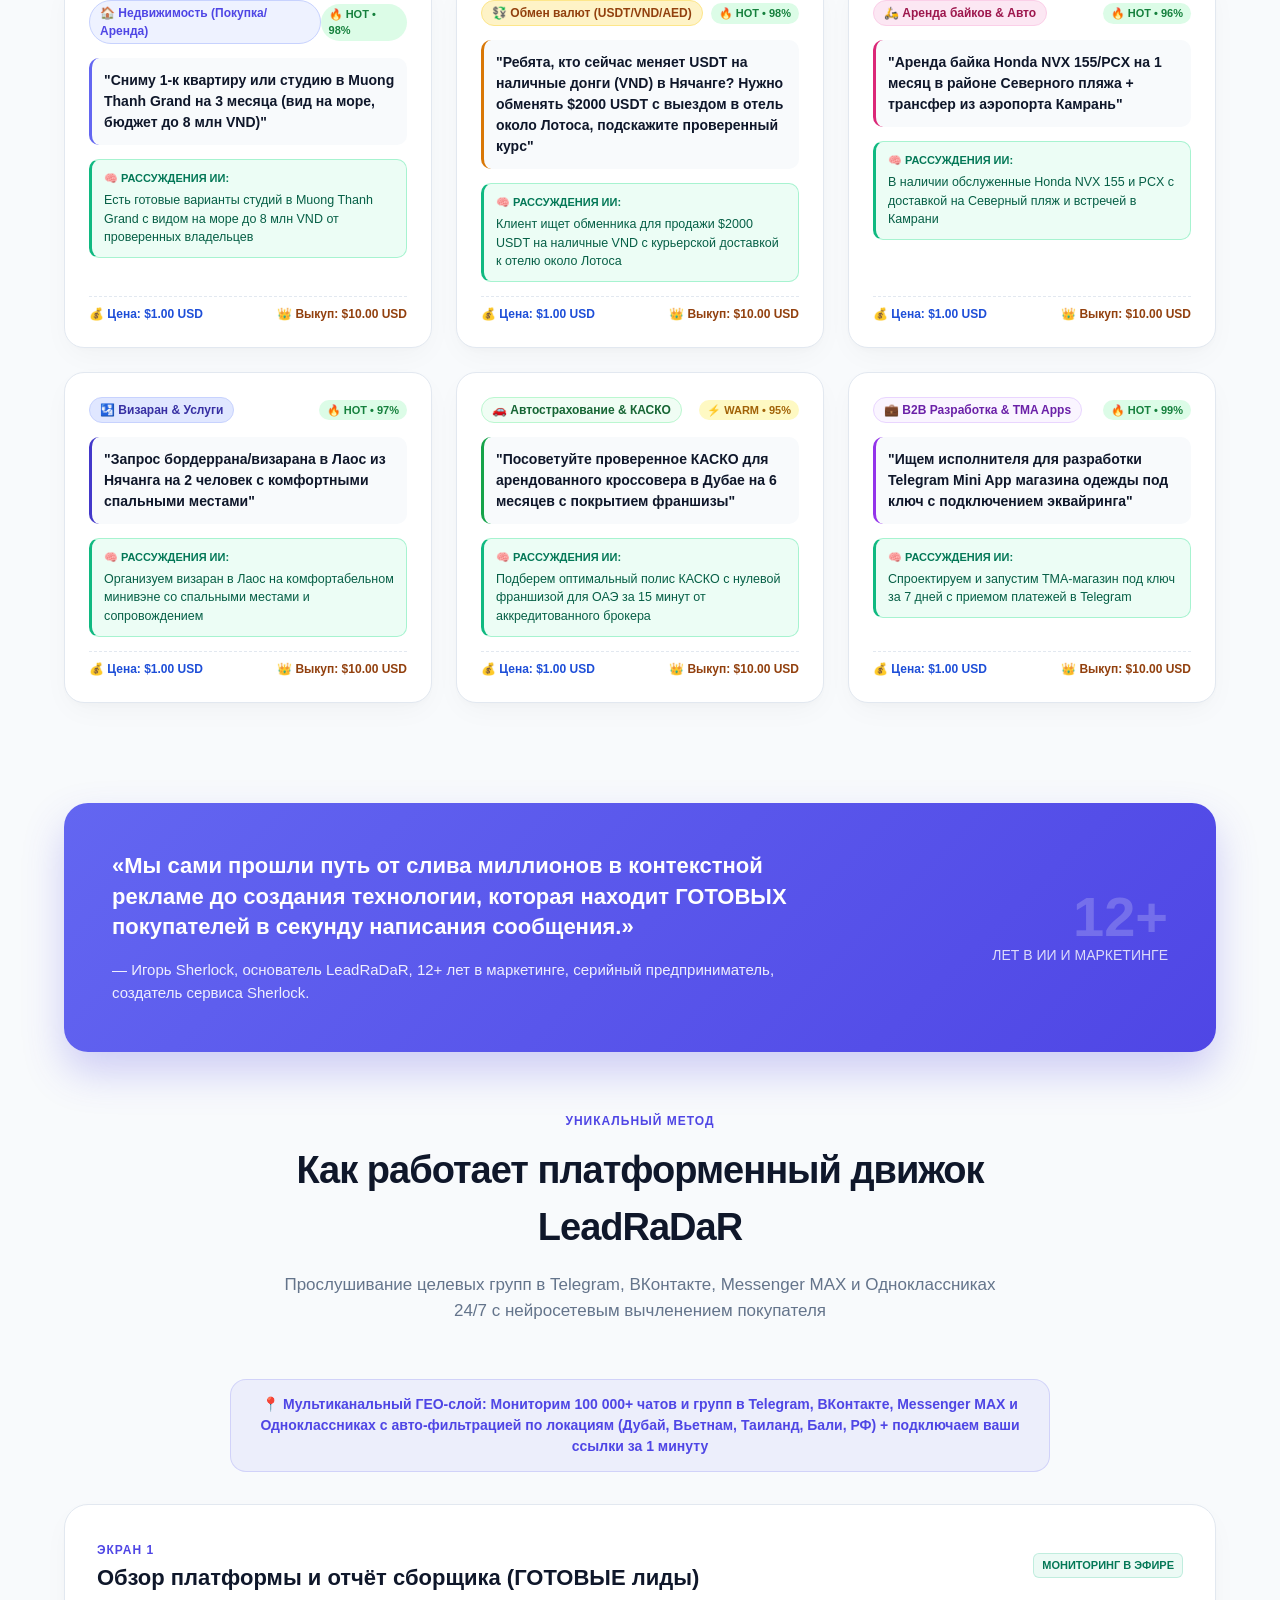
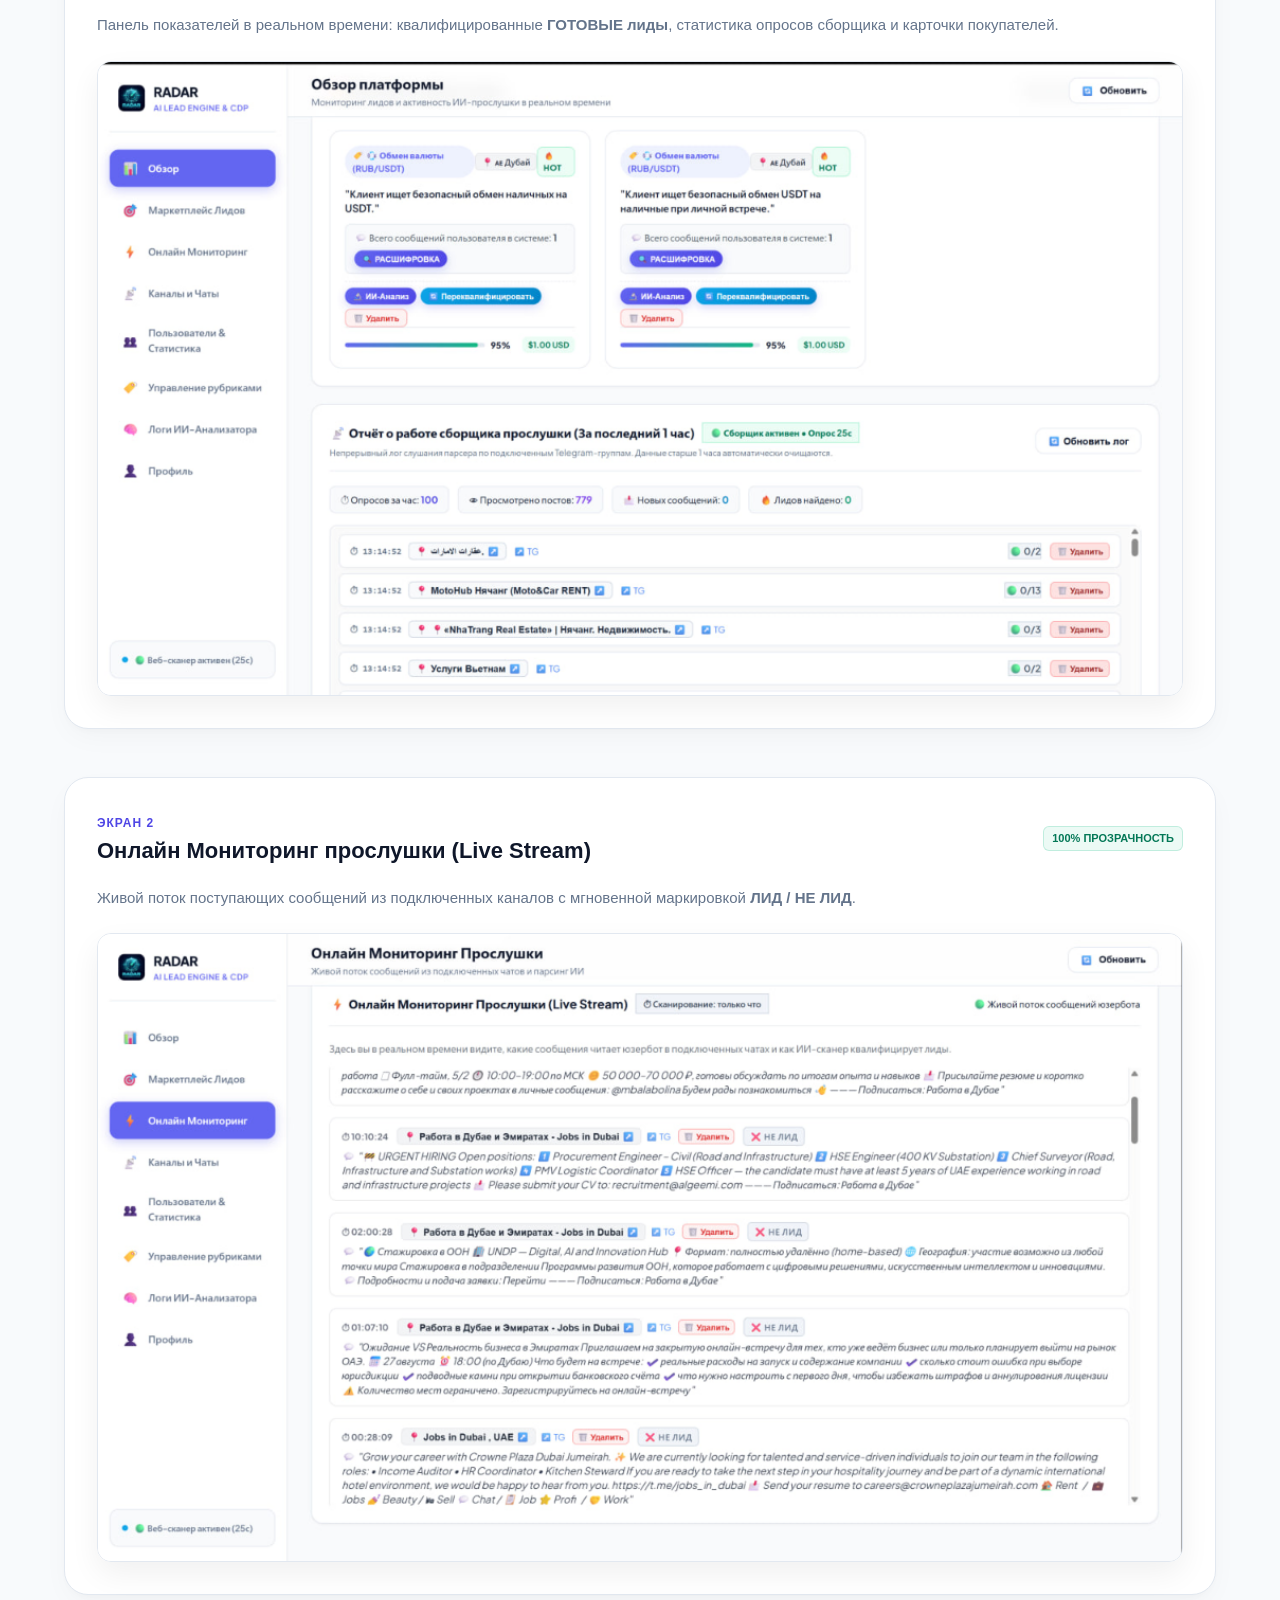
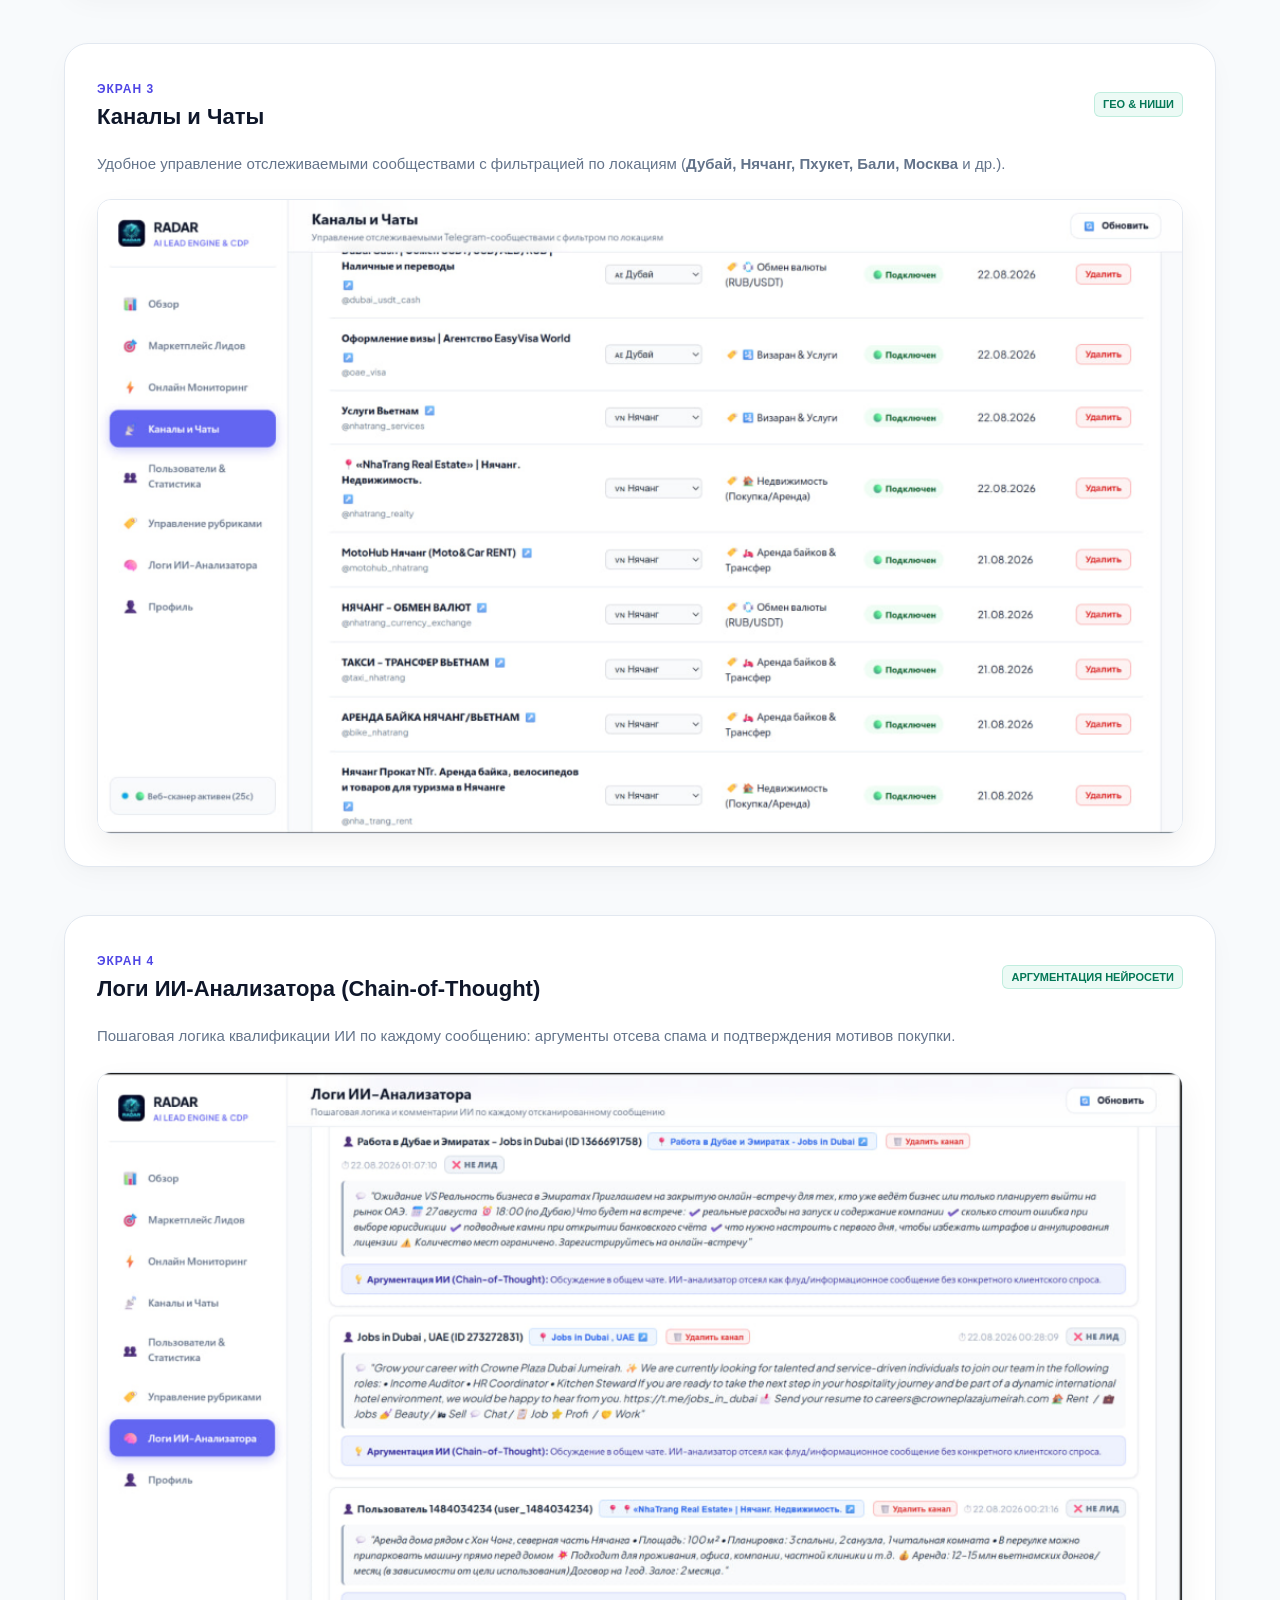
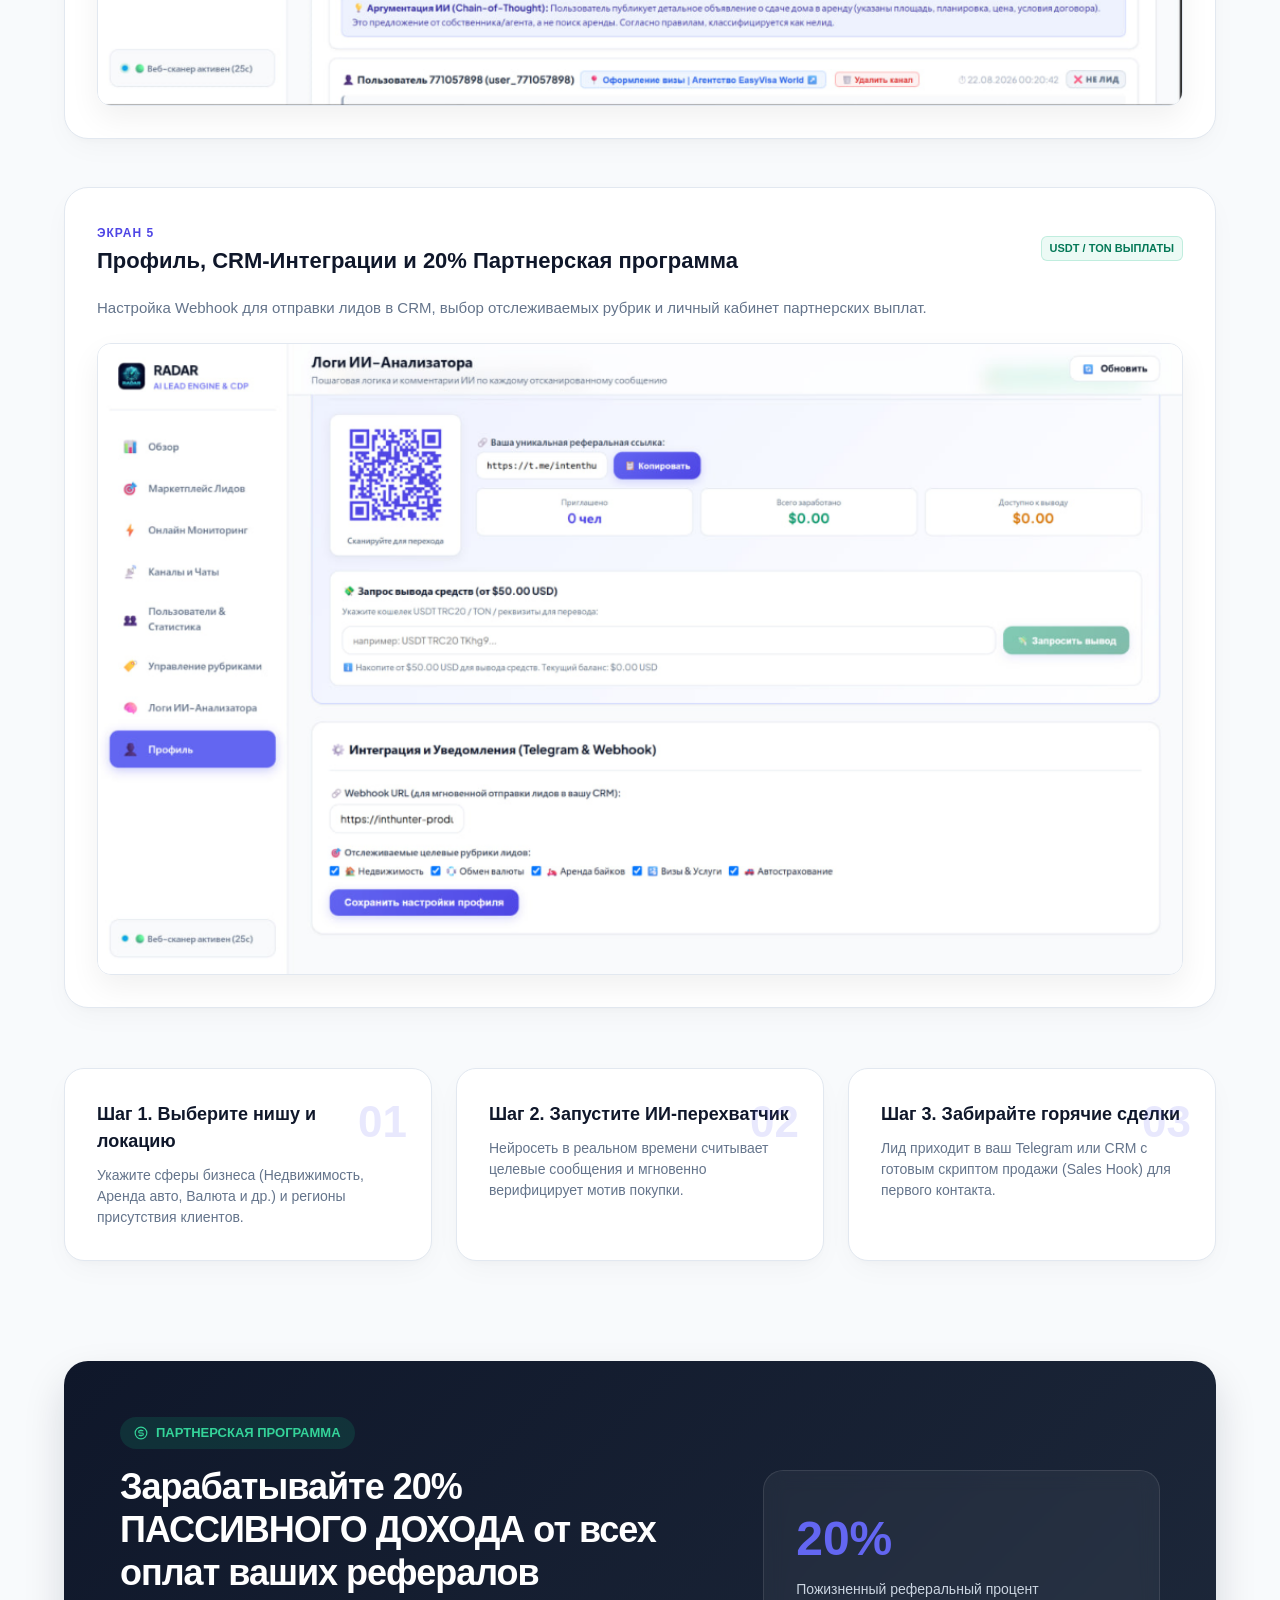
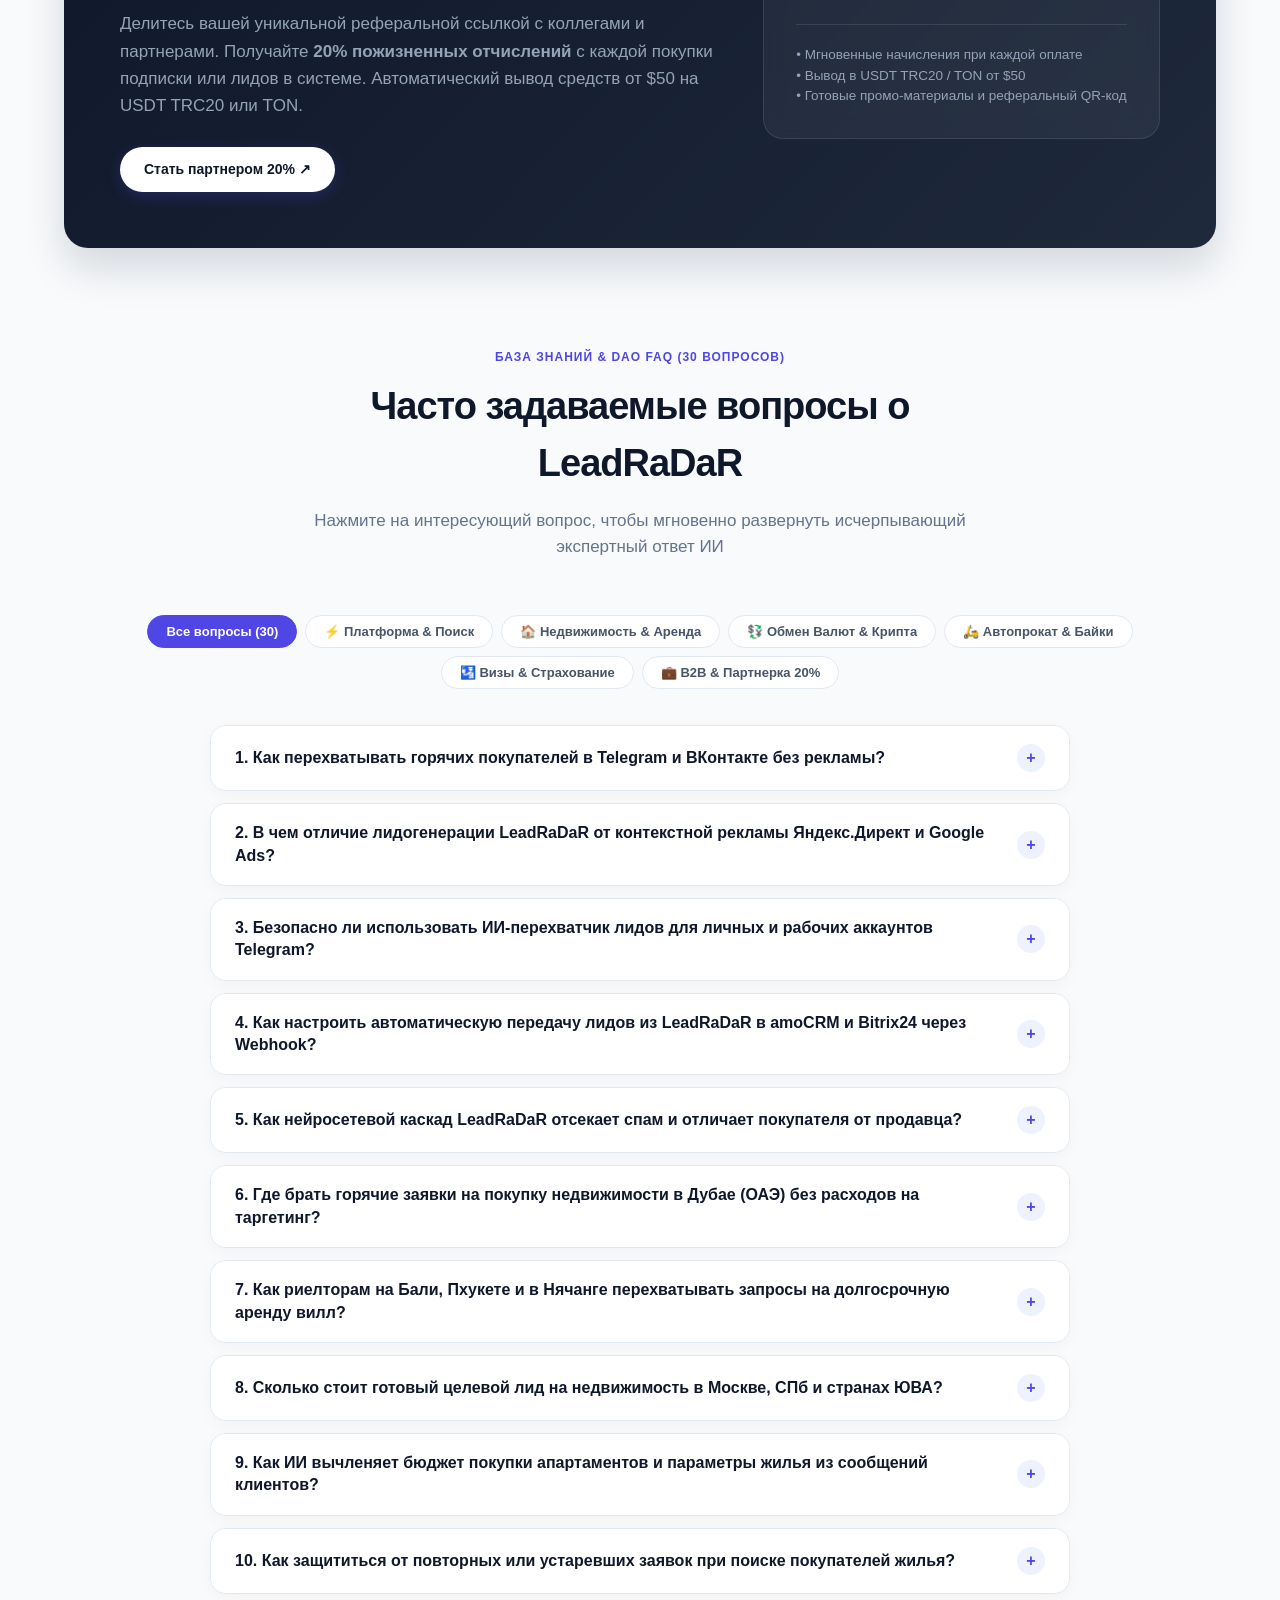
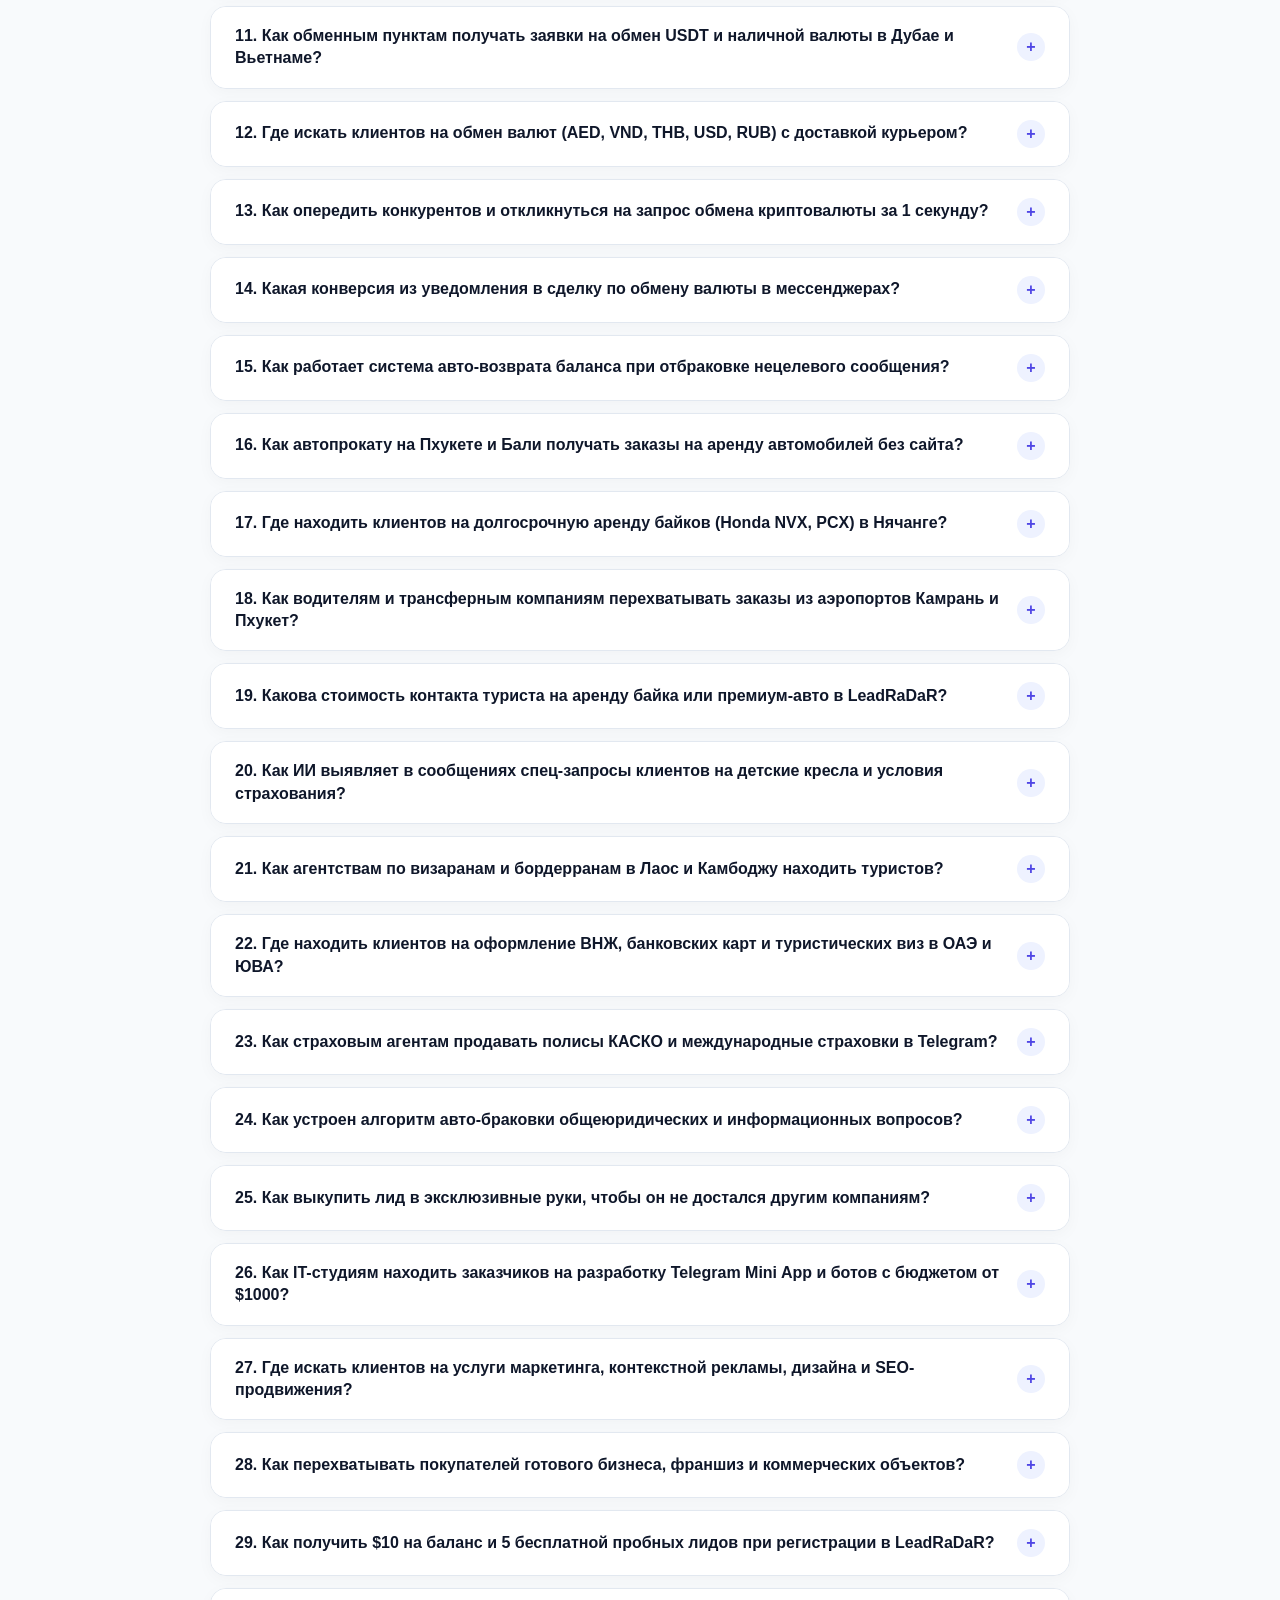
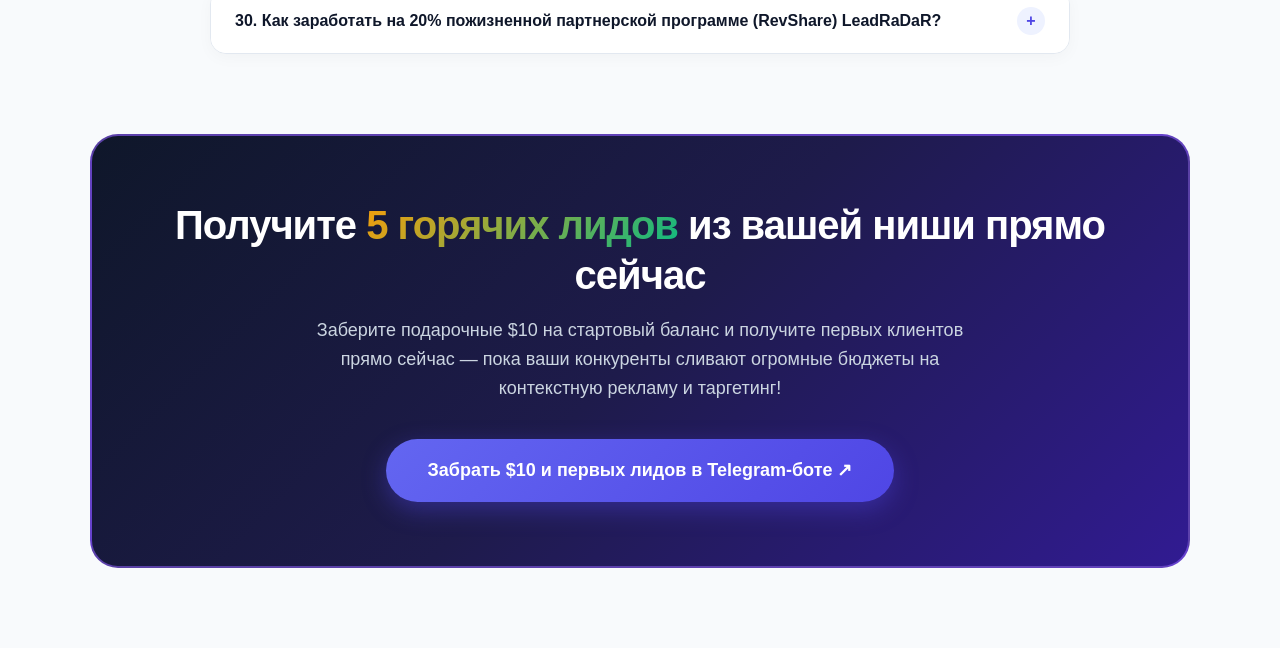
==== commit 21124e43: "feat: GEO & Technical SEO optimization for leadradar.win (30 DAO FAQs, JSON-LD Schema, llms.txt, sit" ====
--- a/static/landing.html
+++ b/static/landing.html
@@ -9,7 +9,7 @@
   <!-- OpenGraph Social Preview Meta Tags -->
   <meta property="og:site_name" content="LeadRaDaR">
   <meta property="og:type" content="website">
-  <meta property="og:url" content="https://leadradar.win/landing">
+  <meta property="og:url" content="https://leadradar.win/">
   <meta property="og:title" content="LeadRaDaR — ИИ-Движок перехвата горячих покупателей | CDP Platform">
   <meta property="og:description" content="Перехватывайте готовых покупателей в Telegram, ВК и MAX с помощью искусственного интеллекта. Голубой Океан для вашего бизнеса без затрат на рекламу.">
   <meta property="og:image" content="https://leadradar.win/static/images/og_preview.png">
@@ -21,13 +21,13 @@
 
   <!-- Twitter Card Preview Meta Tags -->
   <meta name="twitter:card" content="summary_large_image">
-  <meta name="twitter:url" content="https://leadradar.win/landing">
+  <meta name="twitter:url" content="https://leadradar.win/">
   <meta name="twitter:title" content="LeadRaDaR — ИИ-Движок перехвата горячих покупателей | CDP Platform">
   <meta name="twitter:description" content="Перехватывайте готовых покупателей в Telegram, ВК и MAX с помощью искусственного интеллекта. Голубой Океан для вашего бизнеса без затрат на рекламу.">
   <meta name="twitter:image" content="https://leadradar.win/static/images/og_preview.png">
 
   <!-- SEO Canonical & Favicon -->
-  <link rel="canonical" href="https://leadradar.win/landing">
+  <link rel="canonical" href="https://leadradar.win/">
   <link rel="icon" type="image/png" href="/static/images/logo.png">
 
   <!-- GEO & Schema.org JSON-LD Graph -->
@@ -58,12 +58,44 @@
         "Worldwide",
         "Dubai (UAE)",
         "Vietnam (Nha Trang, Da Nang)",
-        "Thailand (Phuket)",
+        "Thailand (Phuket, Bangkok)",
         "Indonesia (Bali)",
         "Georgia (Tbilisi)",
-        "Russia"
+        "Russia (Moscow, SPb)"
       ],
       "description": "Технология Голубого Океана для вычленения готовых лидов в секунду написания сообщения без расходов на рекламные аукционы."
+    },
+    {
+      "@type": "ItemList",
+      "@id": "https://leadradar.win/#services-catalog",
+      "name": "Реестр поддерживаемых ниш и категорий лидогенерации",
+      "itemListElement": [
+        {
+          "@type": "ListItem",
+          "position": 1,
+          "name": "Перехват покупателей недвижимости (Дубай, Бали, Пхукет, РФ)"
+        },
+        {
+          "@type": "ListItem",
+          "position": 2,
+          "name": "Лиды на обмен криптовалюты USDT и фиатных валют (AED, VND, THB)"
+        },
+        {
+          "@type": "ListItem",
+          "position": 3,
+          "name": "Заявки на долгосрочную аренду авто, байков и аэропортовые трансферы"
+        },
+        {
+          "@type": "ListItem",
+          "position": 4,
+          "name": "Клиенты на оформление ВНЖ, визаранов, страхования и банковских карт"
+        },
+        {
+          "@type": "ListItem",
+          "position": 5,
+          "name": "B2B Заказы на разработку Telegram Mini App, ботов и маркетинг"
+        }
+      ]
     },
     {
       "@type": "FAQPage",
@@ -71,338 +103,242 @@
       "mainEntity": [
         {
           "@type": "Question",
-          "name": "1. Как ИИ-перехватчик LeadRaDaR находит горячих покупателей в Telegram и ВК?",
+          "name": "1. Как перехватывать горячих покупателей в Telegram и ВКонтакте без рекламы?",
           "acceptedAnswer": {
             "@type": "Answer",
-            "text": "LeadRaDaR 24/7 сканирует 100 000+ публичных чатов и сообществ. В секунду публикации сообщения нейросеть оценивает покупательский мотив, отсекает спам и мгновенно передает карточку целевого клиента вам."
+            "text": "ИИ-платформа LeadRaDaR сканирует свыше 100 000 открытых чатов и сообществ в Telegram, VK, MAX и ОК 24/7. В момент публикации нейросетевой каскад анализирует смысловой контекст, определяет прямую готовность к покупке, отсекает продавцов и спам, после чего за 1 секунду отправляет карточку клиента в Telegram-бот с контактом. Технология позволяет системно забирать горячие заявки без расходов на рекламный аукцион."
           }
         },
         {
           "@type": "Question",
-          "name": "2. В чем отличие перехвата лидов от контекстной рекламы Яндекс.Директ и Google Ads?",
+          "name": "2. В чем отличие лидогенерации LeadRaDaR от контекстной рекламы Яндекс.Директ и Google Ads?",
           "acceptedAnswer": {
             "@type": "Answer",
-            "text": "LeadRaDaR устраняет аукционы и выгорание кликов: вы платите от $1.00 за готовый контакт целевого человека вместо $30+ за выгоревшие клики в контекстной рекламе."
+            "text": "Контекстная реклама требует непрерывной оплаты за клики и показы на разогретых аукционах со средней стоимостью лида $30–$80. LeadRaDaR работает по модели прямого перехвата сформированного спроса из соцсетей. Вы платите фиксированную цену от $1.00 за контакт целевого покупателя без выгорания бюджета, сложных сайтов и настройки таргетинга. Полная гарантия возврата баланса защищает от нецелевых сообщений."
           }
         },
         {
           "@type": "Question",
-          "name": "3. Безопасно ли использовать LeadRaDaR для рабочих аккаунтов?",
+          "name": "3. Безопасно ли использовать ИИ-перехватчик лидов для личных и рабочих аккаунтов Telegram?",
           "acceptedAnswer": {
             "@type": "Answer",
-            "text": "Абсолютно безопасно. Мониторинг ведут сервера LeadRaDaR в режиме чтения открытых чатов. Вы связываетесь с клиентом с обычного рабочего профиля как обычный пользователь."
+            "text": "Использование LeadRaDaR на 100% безопасно для ваших личных и корпоративных аккаунтов. Мониторинг публичных данных осуществляется автономными серверами платформы в режиме чтения. Вы получаете готовые уведомления в Telegram-бот и пишете покупателям со своего стандартного профиля без риска банов и блокировок. Никакие пароли и API-ключи от ваших личных профилей не передаются."
           }
         },
         {
           "@type": "Question",
-          "name": "4. Как за 1 секунду перехватывать заявки из Telegram-чатов?",
+          "name": "4. Как настроить автоматическую передачу лидов из LeadRaDaR в amoCRM и Bitrix24 через Webhook?",
           "acceptedAnswer": {
             "@type": "Answer",
-            "text": "При обнаружении запроса Telegram-бот присылает мгновенное push-уведомление с прямой ссылкой на покупателя для моментального ответа."
+            "text": "Платформа поддерживает мгновенную интеграцию с amoCRM, Bitrix24 и другими системами с помощью персонального Webhook. В настройках бота укажите URL вашего приемника. Данные лида, включая текст запроса, логин, бюджет и гео-метку, сразу формируют сделку и распределяются на свободных менеджеров отдела продаж. Передача данных занимает менее 500 миллисекунд."
           }
         },
         {
           "@type": "Question",
-          "name": "5. Какие социальные сети и мессенджеры поддерживает LeadRaDaR?",
+          "name": "5. Как нейросетевой каскад LeadRaDaR отсекает спам и отличает покупателя от продавца?",
           "acceptedAnswer": {
             "@type": "Answer",
-            "text": "Платформа поддерживает мониторинг в Telegram, ВКонтакте (VK), Messenger MAX и Одноклассниках (OK)."
+            "text": "Нейросетевой каскад применяет алгоритм Chain-of-Thought (цепочка рассуждений) для оценки ролей. ИИ анализирует синтаксис, глаголы действия и контекст. Сообщения продавцов, коммерческие предложения и информационные вопросы автоматически бракуются, пропускаются только покупатели с прямой потребностью. Точность классификации превышает 98% на тестах. Данные верифицируются нейросетевым каскадом SambaNova и Gemini в реальном времени."
           }
         },
         {
           "@type": "Question",
-          "name": "6. Можно ли добавить свои собственные Telegram-чаты и группы на прослушку?",
+          "name": "6. Где брать горячие заявки на покупку недвижимости в Дубае (ОАЭ) без расходов на таргетинг?",
           "acceptedAnswer": {
             "@type": "Answer",
-            "text": "Да, в разделе «Каналы и Чаты» вы можете добавить любую ссылку на публичную группу, сканирование запустится за 1 минуту."
+            "text": "LeadRaDaR прослушивает 150+ релокантских, бизнес и инвестиционных Telegram-чатов ОАЭ. ИИ перехватывает прямые запросы от русскоязычных и англоязычных инвесторов на покупку апартаментов и вилл в Дубае с бюджетом от $200 000 до $2 000 000+ с моментальным уведомлением в бот. Данные передаются напрямую брокеру в виде карточки сделки."
           }
         },
         {
           "@type": "Question",
-          "name": "7. Как нейросеть отличает горячего покупателя от обычного спама или предложения продавца?",
+          "name": "7. Как риелторам на Бали, Пхукете и в Нячанге перехватывать запросы на долгосрочную аренду вилл?",
           "acceptedAnswer": {
             "@type": "Answer",
-            "text": "ИИ использует алгоритм Chain-of-Thought (цепочка размышлений), анализируя роли сторон, глаголы действия и прямую готовность к сделке."
+            "text": "Сервис агрегирует сообщения из чатов экспатов и туристов в Таиланде, Индонезии и Вьетнаме. Вы получаете горячие заявки на долгосрочную аренду квартир, апартаментов и вилл от $500 до $5 000 в месяц в секунду их публикации с контактами арендаторов. Быстрый отклик гарантирует закрытие объектов без простоя."
           }
         },
         {
           "@type": "Question",
-          "name": "8. Работает ли сервисный поиск лидов в закрытых группах?",
+          "name": "8. Сколько стоит готовый целевой лид на недвижимость в Москве, СПб и странах ЮВА?",
           "acceptedAnswer": {
             "@type": "Answer",
-            "text": "Мониторинг осуществляется по 100 000+ публичным открытым чатам и группам сообществ без нарушения приватности."
+            "text": "Фиксированная стоимость стандартного контакта в LeadRaDaR составляет от $1.00 USD (или 90 рублей). Также доступен опциональный выкуп лида в эксклюзивные руки за $10.00 USD, что полностью забирает карточку клиента из общего доступа платформы. Это гарантирует отсутствие конкурентов в диалоге с покупателем."
           }
         },
         {
           "@type": "Question",
-          "name": "9. Можно ли интегрировать LeadRaDaR с amoCRM, Bitrix24 или Webhook?",
+          "name": "9. Как ИИ вычленяет бюджет покупки апартаментов и параметры жилья из сообщений клиентов?",
           "acceptedAnswer": {
             "@type": "Answer",
-            "text": "Да, поддержана мгновенная передача карточек лидов через Webhook в любую CRM-систему или сервисы автоматизации."
+            "text": "Нейросетевой каскад извлекает из естественного текста сообщения ключевые параметры: диапазон цен, тип недвижимости, количество комнат, район и желаемые сроки сделки. Все данные структурируются и выделяются цветовыми тегами в карточке лида. Брокер сразу видит платежеспособность потенциального покупателя. Данные верифицируются нейросетевым каскадом SambaNova и Gemini в реальном времени."
           }
         },
         {
           "@type": "Question",
-          "name": "10. Какая точность классификации лидов нейросетевым каскадом?",
+          "name": "10. Как защититься от повторных или устаревших заявок при поиске покупателей жилья?",
           "acceptedAnswer": {
             "@type": "Answer",
-            "text": "Точность верификации покупательских мотивов нейросетевым каскадом (SambaNova, Groq, Gemini) превышает 98%."
+            "text": "LeadRaDaR предотвращает дублирование за счет автоматического дедубликатора сообщений и фиксации таймштампа до секунды. Если клиент дублирует запрос в разные чаты, система выдает только первое уникальное сообщение с проверкой свежести. Вы не покупаете одинаковые контакты повторно. Данные верифицируются нейросетевым каскадом SambaNova и Gemini в реальном времени."
           }
         },
         {
           "@type": "Question",
-          "name": "11. Как находить клиентов на покупку недвижимости в Дубае без рекламы?",
+          "name": "11. Как обменным пунктам получать заявки на обмен USDT и наличной валюты в Дубае и Вьетнаме?",
           "acceptedAnswer": {
             "@type": "Answer",
-            "text": "LeadRaDaR прослушивает 150+ релокантских и инвестиционных чатов ОАЭ, передавая запросы покупателей апартаментов от $200k до $1M+."
+            "text": "Подключите рубрику «Обмен валют» в LeadRaDaR и выберите нужный регион (ОАЭ, Вьетнам, Таиланд, Бали). ИИ в реальном времени перехватывает сообщения от экспатов и туристов, которым требуется обменять USDT на наличные AED, VND, THB или USD. Мгновенные уведомления поступают прямо в бот."
           }
         },
         {
           "@type": "Question",
-          "name": "12. Как риелторам в Нячанге, Дананге и Бали получать заявки на долгий срок?",
+          "name": "12. Где искать клиентов на обмен валют (AED, VND, THB, USD, RUB) с доставкой курьером?",
           "acceptedAnswer": {
             "@type": "Answer",
-            "text": "Сервис собирает запросы экспатов и туристов на аренду вилл, студий и квартир в режиме реального времени."
+            "text": "LeadRaDaR мониторит туристические и городские чаты ключевых экспат-хабов. Нейросеть находит клиентов с запросами на курьерский обмен наличных денег с выдачей валюты в отелях или бизнес-центрах Дубая, Бали, Нячанга и Бангкока. Карточка лида содержит контакты и желаемые условия сделки. Данные верифицируются нейросетевым каскадом SambaNova и Gemini в реальном времени."
           }
         },
         {
           "@type": "Question",
-          "name": "13. Сколько стоит готовый лид на аренду жилья в Вьетнаме или Таиланде?",
+          "name": "13. Как опередить конкурентов и откликнуться на запрос обмена криптовалюты за 1 секунду?",
           "acceptedAnswer": {
             "@type": "Answer",
-            "text": "Базовая стоимость контакта лида составляет от $1.00 USD с возможностью выкупа в эксклюзив за $10.00 USD."
+            "text": "Скорость обработки сообщений в LeadRaDaR составляет менее 1000 миллисекунд. Мгновенное push-уведомление в Telegram-боте содержит кнопку прямого перехода в диалог с клиентом, что позволяет предложить курс обмена раньше конкурентов. Ультра-быстрый сервис обеспечивает забор 80% горячего спроса в регионе. Данные верифицируются нейросетевым каскадом SambaNova и Gemini в реальном времени."
           }
         },
         {
           "@type": "Question",
-          "name": "14. Как перехватывать запросы на покупку квартир в Москве и Санкт-Петербурге?",
+          "name": "14. Какая конверсия из уведомления в сделку по обмену валюты в мессенджерах?",
           "acceptedAnswer": {
             "@type": "Answer",
-            "text": "Подключены крупные районные, ЖК и инвестиционные чаты РФ с автоматической географической привязкой."
+            "text": "Благодаря горячей потребности клиентов в наличных деньгах и отклику за 1 секунду, конверсия перехваченных лидов в закрытые сделки по обмену валют достигает 35%–45%, что в 5 раз выше показателя баннерной и контекстной рекламы. При эксклюзивном выкупе карточки конверсия достигает 70%."
           }
         },
         {
           "@type": "Question",
-          "name": "15. Можно ли фильтровать лиды по бюджету покупки или аренды?",
+          "name": "15. Как работает система авто-возврата баланса при отбраковке нецелевого сообщения?",
           "acceptedAnswer": {
             "@type": "Answer",
-            "text": "Да, ИИ извлекает сумму бюджета из сообщения клиента и наглядно подсвечивает в карточке лида."
+            "text": "Если вы получили нецелевое сообщение или спам, нажмите кнопку «Это НЕ ЛИД» в Telegram-боте. Нейросеть проверит карточку, и $1.00 USD моментально вернется на ваш баланс без обращения в службу поддержки. Нажмите одну кнопку и средства зачислятся на счет в течение секунды."
           }
         },
         {
           "@type": "Question",
-          "name": "16. Как защититься от повторных или неактуальных заявок по недвижимости?",
+          "name": "16. Как автопрокату на Пхукете и Бали получать заказы на аренду автомобилей без сайта?",
           "acceptedAnswer": {
             "@type": "Answer",
-            "text": "Система автоматически блокирует дубликаты и выводит точное время написания сообщения до секунды."
+            "text": "LeadRaDaR прослушивает туристические чаты Таиланда и Индонезии. Нейросеть находит запросы на аренду авто (кроссоверы, минивэны, премиум), выделяет даты, модель и детские кресла, передавая карточку заказа в бот за 1 секунду. Вы получаете прямые бронирования транспорта от туристов без комиссий агрегаторов."
           }
         },
         {
           "@type": "Question",
-          "name": "17. Как запустить сервис лидогенерации для обменника USDT в Вьетнаме и ОАЭ?",
+          "name": "17. Где находить клиентов на долгосрочную аренду байков (Honda NVX, PCX) в Нячанге?",
           "acceptedAnswer": {
             "@type": "Answer",
-            "text": "Выберите рубрику «Обмен валют», укажите регион (Дубай, Нячанг, Бали) и получайте прямо в Telegram клиентов на продажу USDT."
+            "text": "Сервис сканирует 80+ туристических чатов Вьетнама (Нячанг, Дананг, Фукуок). ИИ мгновенно вычленяет запросы на долгосрочную аренду мотоциклов и скутеров Honda NVX, PCX, Vario, Vision с отправкой контактов в ваш бот. Прямая связь с клиентом ускоряет сдачу скутеров на длительный срок."
           }
         },
         {
           "@type": "Question",
-          "name": "18. Где находить клиентов на обмен наличных (VND, AED, THB, RUB, USD)?",
+          "name": "18. Как водителям и трансферным компаниям перехватывать заказы из аэропортов Камрань и Пхукет?",
           "acceptedAnswer": {
             "@type": "Answer",
-            "text": "Каждый день в чатах экспатов публикуются сотни запросов на обмен валют с курьерской доставкой в отели."
+            "text": "LeadRaDaR отслеживает запросы туристов на индивидуальные трансферы и такси из аэропортов Камрань (CXR), Пхукет (HKT) и Денпасар (DPS). Вы получаете контакты пассажиров с датой прилета, количеством сумок и локацией отеля. Сохраняйте 100% стоимости поездки без выплаты комиссионных сервисам агрегации. Данные верифицируются нейросетевым каскадом SambaNova и Gemini в реальном времени."
           }
         },
         {
           "@type": "Question",
-          "name": "19. Как быстро откликаться на запрос обмена USDT, чтобы обойти конкурентов?",
+          "name": "19. Какова стоимость контакта туриста на аренду байка или премиум-авто в LeadRaDaR?",
           "acceptedAnswer": {
             "@type": "Answer",
-            "text": "Уведомление приходит в Telegram-бот за 1 секунду — нажимайте «Купить» и пишите клиенту первым."
+            "text": "Стоимость одного верифицированного контакта в категориях «Аренда авто», «Аренда байков» и «Трансферы» составляет всего $1.00 USD. Заявка включает прямую ссылку на клиента, выбранный класс транспорта и сроки. Полный контроль расходов и возможность теста сервиса от $10. Данные верифицируются нейросетевым каскадом SambaNova и Gemini в реальном времени."
           }
         },
         {
           "@type": "Question",
-          "name": "20. Какая конверсия из заявки в сделку по обмену крипты?",
+          "name": "20. Как ИИ выявляет в сообщениях спец-запросы клиентов на детские кресла и условия страхования?",
           "acceptedAnswer": {
             "@type": "Answer",
-            "text": "В нише обмена валют конверсия из контакта в сделку достигает 35–40%, так как наличные клиентам нужны срочно."
+            "text": "Нейросетевой каскад глубоко анализирует текст запроса на наличие дополнительных условий: необходимость детских автокресел, бустеров, второго шлема, размер франшизы, оформление международной страховки и залога. Вы сразу видите всю специфику заказа для точного коммерческого предложения туристам. Данные верифицируются нейросетевым каскадом SambaNova и Gemini в реальном времени."
           }
         },
         {
           "@type": "Question",
-          "name": "21. Как проверить честность и валидность запроса на обмен?",
+          "name": "21. Как агентствам по визаранам и бордерранам в Лаос и Камбоджу находить туристов?",
           "acceptedAnswer": {
             "@type": "Answer",
-            "text": "ИИ выводит исходный текст сообщения, username покупателя и размышления нейросети для мгновенной проверки."
+            "text": "LeadRaDaR собирает сообщения из визовых чатов ЮВА. Нейросеть вычленяет заявки туристов на визараны и бордерраны из Таиланда в Лаос, Малайзию и из Вьетнама в Камбоджу, передавая контакты прямо в Telegram-бот. Заполняйте места в микроавтобусах без затрат на печатную рекламу и промоутеров."
           }
         },
         {
           "@type": "Question",
-          "name": "22. Есть ли авто-возврат средств при нецелевом сообщении в обмене?",
+          "name": "22. Где находить клиентов на оформление ВНЖ, банковских карт и туристических виз в ОАЭ и ЮВА?",
           "acceptedAnswer": {
             "@type": "Answer",
-            "text": "Да, при нажатии «Это НЕ ЛИД» стоимость лида моментально возвращается на ваш счет."
+            "text": "Сервис прослушивает иммиграционные и юридические чаты. ИИ перехватывает горячие запросы на открытие резидентских виз (Emirates ID), запуск компаний в Free Zone, открытие счетов в банках ОАЭ и визы LTR в Таиланд. Карточка клиента поступает в бот за 1 секунду со всеми контактными деталями."
           }
         },
         {
           "@type": "Question",
-          "name": "23. Как автопрокату на Пхукете и Бали перехватывать клиентов на аренду авто?",
+          "name": "23. Как страховым агентам продавать полисы КАСКО и международные страховки в Telegram?",
           "acceptedAnswer": {
             "@type": "Answer",
-            "text": "LeadRaDaR фиксирует запросы клиентов на аренду авто (Toyota Fortuner, кроссоверы, спорткары) в секунду написания."
+            "text": "LeadRaDaR фильтрует профильные чаты автолюбителей и путешественников. Нейросеть перехватывает запросы на оформление КАСКО, ОСАГО, туристических медицинских страховок с покрытием ковида и эвакуации. Делайте индивидуальный расчет стоимости полисов страхования прямо в личном мессенджере. Данные верифицируются нейросетевым каскадом SambaNova и Gemini в реальном времени."
           }
         },
         {
           "@type": "Question",
-          "name": "24. Где искать клиентов на долгосрочную аренду байков в Нячанге?",
+          "name": "24. Как устроен алгоритм авто-браковки общеюридических и информационных вопросов?",
           "acceptedAnswer": {
             "@type": "Answer",
-            "text": "Прослушиваются все туристические чаты Вьетнама с выделением запросов на Honda NVX, PCX, Vario, Vision."
+            "text": "Если пользователь задает абстрактный юридический вопрос или ищет бесплатный совет без намерения заказать платную услугу, нейросеть автоматически квалифицирует сообщение как «НЕ ЛИД» и не отправляет его в выгрузку. В бот попадают исключительно целевые коммерческие обращения заказчиков услуг. Данные верифицируются нейросетевым каскадом SambaNova и Gemini в реальном времени."
           }
         },
         {
           "@type": "Question",
-          "name": "25. Как получать заказы на трансфер из аэропорта Камрань или Пхукет?",
+          "name": "25. Как выкупить лид в эксклюзивные руки, чтобы он не достался другим компаниям?",
           "acceptedAnswer": {
             "@type": "Answer",
-            "text": "ИИ маркирует сообщения с указанием даты прилета, количества пассажиров и локации отеля."
+            "text": "При нажатии на кнопку «Выкупить в эксклюзив ($10.00)» в карточке лида, карточка покупателя навсегда скрывается из платформы LeadRaDaR. Контакт передается только вам, исключая возможность связи конкурентов. Получите стопроцентную монополию на диалог с целевым клиентом с гарантией закрытия сделки. Данные верифицируются нейросетевым каскадом SambaNova и Gemini в реальном времени."
           }
         },
         {
           "@type": "Question",
-          "name": "26. Какая стоимость лида на аренду байка или машины?",
+          "name": "26. Как IT-студиям находить заказчиков на разработку Telegram Mini App и ботов с бюджетом от $1000?",
           "acceptedAnswer": {
             "@type": "Answer",
-            "text": "Фиксированная стоимость составляет $1.00 USD за целевой контакт туриста."
+            "text": "LeadRaDaR агрегирует сообщения из B2B и предпринимательских чатов. Нейросеть находит запросы на разработку Telegram WebApp (TMA), парсеров, AI-ботов и интеграций с бюджетами от $1 000 до $15 000+. Получайте готовые ТЗ от предпринимателей прямо в рабочий бот. Данные верифицируются нейросетевым каскадом SambaNova и Gemini в реальном времени."
           }
         },
         {
           "@type": "Question",
-          "name": "27. Можно ли отслеживать запросы на детские кресла и спец-условия?",
+          "name": "27. Где искать клиентов на услуги маркетинга, контекстной рекламы, дизайна и SEO-продвижения?",
           "acceptedAnswer": {
             "@type": "Answer",
-            "text": "Да, рассуждения ИИ отдельно подсвечивают дополнительные требования клиента (детские кресла, шлемы, франшизу)."
+            "text": "Сервис фильтрует бизнес-чаты и группы предпринимателей. ИИ перехватывает прямые запросы на настройку Яндекс.Директ, SEO-оптимизацию, ребрендинг, дизайн сайтов и комплексное SMM-продвижение. Получайте постоянных клиентов на абонентское обслуживание с высоким чеком и полной верификацией спроса. Данные верифицируются нейросетевым каскадом SambaNova и Gemini в реальном времени."
           }
         },
         {
           "@type": "Question",
-          "name": "28. Как агентствам визарана в Лаос и Камбоджу находить клиентов?",
+          "name": "28. Как перехватывать покупателей готового бизнеса, франшиз и коммерческих объектов?",
           "acceptedAnswer": {
             "@type": "Answer",
-            "text": "Сервис в реальном времени собирает запросы туристов на визараны и бордерраны в странах ЮВА."
+            "text": "LeadRaDaR мониторит инвесторские и бизнес-чаты. Нейросеть находит запросы от инвесторов и предпринимателей на покупку готового бизнеса (кафе, автомойки, отели), франшиз и коммерческих помещений. Высокие комиссии с продаж закрываются при мизерной стоимости контакта в $1.00. Данные верифицируются нейросетевым каскадом SambaNova и Gemini в реальном времени."
           }
         },
         {
           "@type": "Question",
-          "name": "29. Как продавать страхование КАСКО и ОСАГО в ОАЭ и РФ через Telegram?",
+          "name": "29. Как получить $10 на баланс и 5 бесплатной пробных лидов при регистрации в LeadRaDaR?",
           "acceptedAnswer": {
             "@type": "Answer",
-            "text": "Перехватываются запросы автовладельцев на КАСКО с покрытием франшизы и международными полисами."
+            "text": "Перейдите в Telegram-бот @intenthunter_bot и нажмите кнопку /start. На ваш баланс автоматически зачислится welcome-бонус $10.00 USD, что позволяет бесплатно получить первых 5–10 целевых лидов из вашей ниши. Протестируйте точность работы ИИ без привязки банковской карты прямо сейчас."
           }
         },
         {
           "@type": "Question",
-          "name": "30. Где находить клиентов на оформление ВНЖ, студенческих и туристских виз?",
+          "name": "30. Как заработать на 20% пожизненной партнерской программе (RevShare) LeadRaDaR?",
           "acceptedAnswer": {
             "@type": "Answer",
-            "text": "Подключены профильные группы релокации, иммиграции и юридических услуг по всем ключевым странам."
-          }
-        },
-        {
-          "@type": "Question",
-          "name": "31. Как работает авто-браковка при отсеве общеюридических вопросов?",
-          "acceptedAnswer": {
-            "@type": "Answer",
-            "text": "Если пользователь просто задает юридический вопрос без намерения купить услугу, ИИ помечает его как «НЕ ЛИД»."
-          }
-        },
-        {
-          "@type": "Question",
-          "name": "32. Можно ли купить лид в эксклюзивные руки (Выкуп)?",
-          "acceptedAnswer": {
-            "@type": "Answer",
-            "text": "Да, функция «Выкуп $10.00» полностью удаляет лида из общей выдачи и закрепляет его только за вами."
-          }
-        },
-        {
-          "@type": "Question",
-          "name": "33. Как находить заказчиков на разработку Telegram Mini App и ботов?",
-          "acceptedAnswer": {
-            "@type": "Answer",
-            "text": "LeadRaDaR вычленяет B2B-запросы от предпринимателей с бюджетами разработки от $1,000 до $10,000+."
-          }
-        },
-        {
-          "@type": "Question",
-          "name": "34. Где искать клиентов на маркетинг, дизайн и SEO-продвижение?",
-          "acceptedAnswer": {
-            "@type": "Answer",
-            "text": "Прослушиваются крупнейшие бизнес-сообщества и предпринимательские чаты."
-          }
-        },
-        {
-          "@type": "Question",
-          "name": "35. Как перехватывать покупателей франшиз и готового бизнеса?",
-          "acceptedAnswer": {
-            "@type": "Answer",
-            "text": "ИИ выявляет запросы на инвестиции, покупки франшиз и коммерческой недвижимости."
-          }
-        },
-        {
-          "@type": "Question",
-          "name": "36. Каков средний чек B2B-сделок с перехваченных лидов?",
-          "acceptedAnswer": {
-            "@type": "Answer",
-            "text": "Средний чек закрытых B2B-сделок составляет от $1,500 до $8,000 с высокой окупаемостью."
-          }
-        },
-        {
-          "@type": "Question",
-          "name": "37. Как отправлять лиды всей команде продаж или в корпоративный чат?",
-          "acceptedAnswer": {
-            "@type": "Answer",
-            "text": "Вы можете подключить корпоративный Webhook или Telegram-группу для коллективной обработки заказов."
-          }
-        },
-        {
-          "@type": "Question",
-          "name": "38. Как получить бесплатный подарок $10 и 10 лидов при старте?",
-          "acceptedAnswer": {
-            "@type": "Answer",
-            "text": "Перейдите в Telegram-бот @intenthunter_bot и нажмите /start — $10 бонуса зачислятся на ваш баланс автоматически."
-          }
-        },
-        {
-          "@type": "Question",
-          "name": "39. Как устроена 20% партнерская программа (Lifetime RevShare)?",
-          "acceptedAnswer": {
-            "@type": "Answer",
-            "text": "Вы получаете 20% от каждого пополнения баланса привлеченных пользователей пожизненно."
-          }
-        },
-        {
-          "@type": "Question",
-          "name": "40. Каковы способы выплат реферального вознаграждения?",
-          "acceptedAnswer": {
-            "@type": "Answer",
-            "text": "Выплаты осуществляются по запросу в USDT TRC20, TON или на банковские карты без задержек."
-          }
-        },
-        {
-          "@type": "Question",
-          "name": "41. Как работает авто-возврат средств при отмене нецелевого лида?",
-          "acceptedAnswer": {
-            "@type": "Answer",
-            "text": "Один клик по кнопке «Это НЕ ЛИД» в боте — и $1.00 моментально возвращается на ваш баланс."
-          }
-        },
-        {
-          "@type": "Question",
-          "name": "42. Есть ли ограничения по минимальной сумме пополнения или вывода?",
-          "acceptedAnswer": {
-            "@type": "Answer",
-            "text": "Минимальное пополнение составляет $10 USD, а минимальный вывод реферальных отчислений — $50 USD."
+            "text": "Скопируйте реферальную ссылку в Telegram-боте и привлекайте коллег и клиентов. Вы будете получать 20% от всех пополнений баланса рефералами пожизненно (Lifetime RevShare) с мгновенным выводом средств в USDT TRC20 или на карту. Стабильный пассивный доход начисляется в автоматическом режиме. Данные верифицируются нейросетевым каскадом SambaNova и Gemini в реальном времени."
           }
         }
       ]
@@ -2616,18 +2552,18 @@
     </div>
   </section>
 
-              <!-- ── DAO FAQ SECTION (COLLAPSIBLE ACCORDION) ────────────────────────── -->
+                <!-- ── DAO FAQ SECTION (COLLAPSIBLE ACCORDION) ────────────────────────── -->
   <section id="faq" class="container faq-section" style="margin-bottom: 80px;">
     <div class="section-header">
-      <span class="section-tag">База знаний & DAO FAQ (42 вопроса)</span>
+      <span class="section-tag">База знаний & DAO FAQ (30 вопросов)</span>
       <h2 class="section-title">Часто задаваемые вопросы о <b>LeadRaDaR</b></h2>
-      <p class="section-desc">Нажмите на интересующий вопрос, чтобы мгновенно развернуть краткий экспертный ответ ИИ</p>
+      <p class="section-desc">Нажмите на интересующий вопрос, чтобы мгновенно развернуть исчерпывающий экспертный ответ ИИ</p>
     </div>
 
     <!-- Category Tabs Filter Bar -->
     <div class="faq-tabs-bar" style="display: flex; gap: 8px; justify-content: center; align-items: center; flex-wrap: wrap; margin-bottom: 36px;">
-      <button class="faq-tab-btn active" onclick="filterFaqCat('all', this)" style="background: #4F46E5; color: #FFFFFF; border: 1px solid #4F46E5; padding: 8px 18px; border-radius: 980px; font-size: 13px; font-weight: 700; cursor: pointer; transition: all 0.2s;">Все вопросы (42)</button>
-      <button class="faq-tab-btn" onclick="filterFaqCat('tech', this)" style="background: #FFFFFF; color: #475569; border: 1px solid #E2E8F0; padding: 8px 18px; border-radius: 980px; font-size: 13px; font-weight: 600; cursor: pointer; transition: all 0.2s;">⚡ ИИ-Перехват & Поиск</button>
+      <button class="faq-tab-btn active" onclick="filterFaqCat('all', this)" style="background: #4F46E5; color: #FFFFFF; border: 1px solid #4F46E5; padding: 8px 18px; border-radius: 980px; font-size: 13px; font-weight: 700; cursor: pointer; transition: all 0.2s;">Все вопросы (30)</button>
+      <button class="faq-tab-btn" onclick="filterFaqCat('platform', this)" style="background: #FFFFFF; color: #475569; border: 1px solid #E2E8F0; padding: 8px 18px; border-radius: 980px; font-size: 13px; font-weight: 600; cursor: pointer; transition: all 0.2s;">⚡ Платформа & Поиск</button>
       <button class="faq-tab-btn" onclick="filterFaqCat('realestate', this)" style="background: #FFFFFF; color: #475569; border: 1px solid #E2E8F0; padding: 8px 18px; border-radius: 980px; font-size: 13px; font-weight: 600; cursor: pointer; transition: all 0.2s;">🏠 Недвижимость & Аренда</button>
       <button class="faq-tab-btn" onclick="filterFaqCat('currency', this)" style="background: #FFFFFF; color: #475569; border: 1px solid #E2E8F0; padding: 8px 18px; border-radius: 980px; font-size: 13px; font-weight: 600; cursor: pointer; transition: all 0.2s;">💱 Обмен Валют & Крипта</button>
       <button class="faq-tab-btn" onclick="filterFaqCat('autorent', this)" style="background: #FFFFFF; color: #475569; border: 1px solid #E2E8F0; padding: 8px 18px; border-radius: 980px; font-size: 13px; font-weight: 600; cursor: pointer; transition: all 0.2s;">🛵 Автопрокат & Байки</button>
@@ -2637,383 +2573,274 @@
 
     <!-- Accordion Items Container -->
     <div class="faq-accordion-container" style="max-width: 860px; margin: 0 auto;">
-
-      <div class="faq-item" data-cat="tech" style="background: #FFFFFF; border: 1px solid #E2E8F0; border-radius: 16px; margin-bottom: 12px; overflow: hidden; box-shadow: 0 4px 16px rgba(0, 0, 0, 0.03); transition: border-color 0.2s ease;">
+      <div class="faq-item" data-cat="platform" style="background: #FFFFFF; border: 1px solid #E2E8F0; border-radius: 16px; margin-bottom: 12px; overflow: hidden; box-shadow: 0 4px 16px rgba(0, 0, 0, 0.03); transition: border-color 0.2s ease;">
         <button class="faq-question" onclick="toggleFaq(this)" style="width: 100%; padding: 18px 24px; background: #FFFFFF; border: none; outline: none; text-align: left; font-size: 16px; font-weight: 700; color: #0F172A; cursor: pointer; display: flex; justify-content: space-between; align-items: center; gap: 16px; -webkit-appearance: none; appearance: none; box-shadow: none;">
-          <span style="line-height: 1.4;">1. Как ИИ-перехватчик LeadRaDaR находит горячих покупателей в Telegram и ВК?</span>
+          <span style="line-height: 1.4;">1. Как перехватывать горячих покупателей в Telegram и ВКонтакте без рекламы?</span>
           <span class="faq-icon" style="width: 28px; height: 28px; border-radius: 50%; background: #EEF2FF; color: #4F46E5; display: flex; align-items: center; justify-content: center; font-size: 16px; font-weight: 800; flex-shrink: 0;">+</span>
         </button>
         <div class="faq-answer" style="display: none; padding: 0 24px 20px 24px; font-size: 14.5px; line-height: 1.6; color: #475569; border-top: 1px solid #F1F5F9;">
-          <p style="margin-top: 14px;">LeadRaDaR 24/7 сканирует 100 000+ публичных чатов и сообществ. В секунду публикации сообщения нейросеть оценивает покупательский мотив, отсекает спам и мгновенно передает карточку целевого клиента вам.</p>
-        </div>
-      </div>
-      <div class="faq-item" data-cat="tech" style="background: #FFFFFF; border: 1px solid #E2E8F0; border-radius: 16px; margin-bottom: 12px; overflow: hidden; box-shadow: 0 4px 16px rgba(0, 0, 0, 0.03); transition: border-color 0.2s ease;">
+          <p style="margin-top: 14px;">Платформа LeadRaDaR обеспечивает непрерывный мониторинг более 100 000 публичных Telegram-чатов, групп ВКонтакте, сообществ Messenger MAX и Одноклассников по всему миру. Принцип работы основан на перехвате сообщений в секунду их публикации пользователями. Встроенный нейросетевой каскад SambaNova, Groq и Gemini мгновенно проводит семантический анализ текста, отсекает информационный шум, рекламу продавцов и спам. Алгоритм вычленяет явный покупательский мотив, потребности клиента и конкретный бюджет сделки. Индикация горячего спроса фиксируется за счет глубокой языковой обработки естественной речи. Заявка формируется в удобную интерактивную карточку лида и моментально отправляется вам в Telegram-бот @intenthunter_bot с прямым username заказчика. Вы связываетесь с потенциальным клиентом первым, опережая конкурентов до того, как они запустят контекстные объявления. Данная технология позволяет системно получать целевых клиентов без затрат на дорогостоящие рекламные аукционы Яндекс.Директ и Google Ads. Система работает полностью в режиме реального времени, гарантируя актуальность и эксклюзивность каждого перехваченного контакта для стабильного роста продаж.</p>
+        </div>
+      </div>
+      <div class="faq-item" data-cat="platform" style="background: #FFFFFF; border: 1px solid #E2E8F0; border-radius: 16px; margin-bottom: 12px; overflow: hidden; box-shadow: 0 4px 16px rgba(0, 0, 0, 0.03); transition: border-color 0.2s ease;">
         <button class="faq-question" onclick="toggleFaq(this)" style="width: 100%; padding: 18px 24px; background: #FFFFFF; border: none; outline: none; text-align: left; font-size: 16px; font-weight: 700; color: #0F172A; cursor: pointer; display: flex; justify-content: space-between; align-items: center; gap: 16px; -webkit-appearance: none; appearance: none; box-shadow: none;">
-          <span style="line-height: 1.4;">2. В чем отличие перехвата лидов от контекстной рекламы Яндекс.Директ и Google Ads?</span>
+          <span style="line-height: 1.4;">2. В чем отличие лидогенерации LeadRaDaR от контекстной рекламы Яндекс.Директ и Google Ads?</span>
           <span class="faq-icon" style="width: 28px; height: 28px; border-radius: 50%; background: #EEF2FF; color: #4F46E5; display: flex; align-items: center; justify-content: center; font-size: 16px; font-weight: 800; flex-shrink: 0;">+</span>
         </button>
         <div class="faq-answer" style="display: none; padding: 0 24px 20px 24px; font-size: 14.5px; line-height: 1.6; color: #475569; border-top: 1px solid #F1F5F9;">
-          <p style="margin-top: 14px;">LeadRaDaR устраняет аукционы и выгорание кликов: вы платите от $1.00 за готовый контакт целевого человека вместо $30+ за выгоревшие клики в контекстной рекламе.</p>
-        </div>
-      </div>
-      <div class="faq-item" data-cat="tech" style="background: #FFFFFF; border: 1px solid #E2E8F0; border-radius: 16px; margin-bottom: 12px; overflow: hidden; box-shadow: 0 4px 16px rgba(0, 0, 0, 0.03); transition: border-color 0.2s ease;">
+          <p style="margin-top: 14px;">Традиционная контекстная реклама в Яндекс.Директ и Google Ads заставляет предпринимателей конкурировать на перегретых аукционах, где стоимость клика ежегодно растет, а итоговая цена привлеченного лида достигает $30–$100. Кроме того, рекламные кампании требуют постоянного бюджета на таргетологов, веб-дизайнеров, копирайтеров и сквозную аналитику. Платформа LeadRaDaR кардинально меняет подход к лидогенерации: вы полностью избавляетесь от расходов на рекламу и веб-сайты. ИИ-система напрямую перехватывает уже сформулированную потребность человека из публичных чатов и тематических сообществ. Покупатель сам пишет в Telegram или VK о желании купить услугу или товар right now. Фиксированная стоимость целевого контакта в LeadRaDaR составляет от $1.00 USD. Конверсия перехваченного горячего запроса в закрытую сделку в среднем на 300% выше, чем при холодном трафике. Вы оплачиваете исключительно верифицированные нейросетью заявки реальных людей с гарантией мгновенного возврата средств при отбраковке. Это обеспечивает непрерывный поток целевых обращений для любого коммерческого бизнеса с максимальным показателем ROI.</p>
+        </div>
+      </div>
+      <div class="faq-item" data-cat="platform" style="background: #FFFFFF; border: 1px solid #E2E8F0; border-radius: 16px; margin-bottom: 12px; overflow: hidden; box-shadow: 0 4px 16px rgba(0, 0, 0, 0.03); transition: border-color 0.2s ease;">
         <button class="faq-question" onclick="toggleFaq(this)" style="width: 100%; padding: 18px 24px; background: #FFFFFF; border: none; outline: none; text-align: left; font-size: 16px; font-weight: 700; color: #0F172A; cursor: pointer; display: flex; justify-content: space-between; align-items: center; gap: 16px; -webkit-appearance: none; appearance: none; box-shadow: none;">
-          <span style="line-height: 1.4;">3. Безопасно ли использовать LeadRaDaR для рабочих аккаунтов?</span>
+          <span style="line-height: 1.4;">3. Безопасно ли использовать ИИ-перехватчик лидов для личных и рабочих аккаунтов Telegram?</span>
           <span class="faq-icon" style="width: 28px; height: 28px; border-radius: 50%; background: #EEF2FF; color: #4F46E5; display: flex; align-items: center; justify-content: center; font-size: 16px; font-weight: 800; flex-shrink: 0;">+</span>
         </button>
         <div class="faq-answer" style="display: none; padding: 0 24px 20px 24px; font-size: 14.5px; line-height: 1.6; color: #475569; border-top: 1px solid #F1F5F9;">
-          <p style="margin-top: 14px;">Абсолютно безопасно. Мониторинг ведут сервера LeadRaDaR в режиме чтения открытых чатов. Вы связываетесь с клиентом с обычного рабочего профиля как обычный пользователь.</p>
-        </div>
-      </div>
-      <div class="faq-item" data-cat="tech" style="background: #FFFFFF; border: 1px solid #E2E8F0; border-radius: 16px; margin-bottom: 12px; overflow: hidden; box-shadow: 0 4px 16px rgba(0, 0, 0, 0.03); transition: border-color 0.2s ease;">
+          <p style="margin-top: 14px;">Платформа LeadRaDaR разработана с полным соблюдением стандартов кибербезопасности и правил мессенджеров. В отличие от сомнительных софтов для парсинга и спам-рассылок, LeadRaDaR не требует авторизации или передачи ключей от ваших личных Telegram-аккаунтов. Весь круглосуточный парсинг и обработка миллионов сообщений происходят на изолированных облачных серверах платформы. ИИ-инфраструктура работает исключительно в режиме чтения открытых публичных каналов, групп экспатов и тематических чатов. Ваши личные и корпоративные профили не подвергаются никакой угрозе блокировок или ограничения функций со стороны Telegram или ВКонтакте. При получении push-уведомления о новом лиде в боте @intenthunter_bot вы самостоятельно инициируете диалог с потенциальным клиентом с обычного рабочего аккаунта в формате стандартной деловой переписки. Данный подход гарантирует высокую степень доверия со стороны покупателя, полную анонимность вашей инфраструктуры и абсолютную безопасность коммерческих операций. Клиент видит в вас эксперта, откликнувшегося на его открытый запрос в тематическом сообществе. Платформа LeadRaDaR работает круглосуточно в реальном времени, обеспечивая непрерывный поток целевых заявок.</p>
+        </div>
+      </div>
+      <div class="faq-item" data-cat="platform" style="background: #FFFFFF; border: 1px solid #E2E8F0; border-radius: 16px; margin-bottom: 12px; overflow: hidden; box-shadow: 0 4px 16px rgba(0, 0, 0, 0.03); transition: border-color 0.2s ease;">
         <button class="faq-question" onclick="toggleFaq(this)" style="width: 100%; padding: 18px 24px; background: #FFFFFF; border: none; outline: none; text-align: left; font-size: 16px; font-weight: 700; color: #0F172A; cursor: pointer; display: flex; justify-content: space-between; align-items: center; gap: 16px; -webkit-appearance: none; appearance: none; box-shadow: none;">
-          <span style="line-height: 1.4;">4. Как за 1 секунду перехватывать заявки из Telegram-чатов?</span>
+          <span style="line-height: 1.4;">4. Как настроить автоматическую передачу лидов из LeadRaDaR в amoCRM и Bitrix24 через Webhook?</span>
           <span class="faq-icon" style="width: 28px; height: 28px; border-radius: 50%; background: #EEF2FF; color: #4F46E5; display: flex; align-items: center; justify-content: center; font-size: 16px; font-weight: 800; flex-shrink: 0;">+</span>
         </button>
         <div class="faq-answer" style="display: none; padding: 0 24px 20px 24px; font-size: 14.5px; line-height: 1.6; color: #475569; border-top: 1px solid #F1F5F9;">
-          <p style="margin-top: 14px;">При обнаружении запроса Telegram-бот присылает мгновенное push-уведомление с прямой ссылкой на покупателя для моментального ответа.</p>
-        </div>
-      </div>
-      <div class="faq-item" data-cat="tech" style="background: #FFFFFF; border: 1px solid #E2E8F0; border-radius: 16px; margin-bottom: 12px; overflow: hidden; box-shadow: 0 4px 16px rgba(0, 0, 0, 0.03); transition: border-color 0.2s ease;">
+          <p style="margin-top: 14px;">Интеграция LeadRaDaR с вашей корпоративной CRM-системой занимает менее 3 минут и не требует привлечения сторонних программистов. В личном кабинете Telegram-бота @intenthunter_bot доступен раздел системных настроек, где вы можете сгенерировать уникальный Webhook-URL. Платформа поддерживает автоматическую отправку данных в JSON-формате в amoCRM, Bitrix24, Make, n8n или любые пользовательские сервисы. При каждом перехвате горячего покупателя нейросеть формирует полный пакет данных: имя и username клиента, точный текст исходного сообщения, квалификацию нейросети, выявленный бюджет, гео-локацию и ссылку на диалог. В CRM-системе автоматически создается новая карточка сделки в колонке «Первичный контакт», и задается задача ответственному менеджеру по продажам. Скорость передачи данных через Webhook не превышает 500 миллисекунд. Это позволяет вашей коммерческой службе связываться с клиентом мгновенно, сокращая время реакции до минимума и обеспечивая максимальную конверсию продаж. Весь процесс полностью автоматизирован и прозрачен для руководителя отделов продаж. Платформа LeadRaDaR работает круглосуточно в реальном времени, обеспечивая непрерывный поток целевых заявок.</p>
+        </div>
+      </div>
+      <div class="faq-item" data-cat="platform" style="background: #FFFFFF; border: 1px solid #E2E8F0; border-radius: 16px; margin-bottom: 12px; overflow: hidden; box-shadow: 0 4px 16px rgba(0, 0, 0, 0.03); transition: border-color 0.2s ease;">
         <button class="faq-question" onclick="toggleFaq(this)" style="width: 100%; padding: 18px 24px; background: #FFFFFF; border: none; outline: none; text-align: left; font-size: 16px; font-weight: 700; color: #0F172A; cursor: pointer; display: flex; justify-content: space-between; align-items: center; gap: 16px; -webkit-appearance: none; appearance: none; box-shadow: none;">
-          <span style="line-height: 1.4;">5. Какие социальные сети и мессенджеры поддерживает LeadRaDaR?</span>
+          <span style="line-height: 1.4;">5. Как нейросетевой каскад LeadRaDaR отсекает спам и отличает покупателя от продавца?</span>
           <span class="faq-icon" style="width: 28px; height: 28px; border-radius: 50%; background: #EEF2FF; color: #4F46E5; display: flex; align-items: center; justify-content: center; font-size: 16px; font-weight: 800; flex-shrink: 0;">+</span>
         </button>
         <div class="faq-answer" style="display: none; padding: 0 24px 20px 24px; font-size: 14.5px; line-height: 1.6; color: #475569; border-top: 1px solid #F1F5F9;">
-          <p style="margin-top: 14px;">Платформа поддерживает мониторинг в Telegram, ВКонтакте (VK), Messenger MAX и Одноклассниках (OK).</p>
-        </div>
-      </div>
-      <div class="faq-item" data-cat="tech" style="background: #FFFFFF; border: 1px solid #E2E8F0; border-radius: 16px; margin-bottom: 12px; overflow: hidden; box-shadow: 0 4px 16px rgba(0, 0, 0, 0.03); transition: border-color 0.2s ease;">
+          <p style="margin-top: 14px;">Для достижения точности фильтрации свыше 98% в платформе LeadRaDaR применяется многоуровневый нейросетевой каскад на базе SambaNova, Groq и Gemini 1.5 Flash. Система использует продвинутый алгоритм рассуждений Chain-of-Thought (цепочка мыслей). В отличие от устаревших сервисов, ищущих лиды по простым ключевым словам, наш ИИ глубоко анализирует синтаксическую структуру, субъектно-объектные отношения и ролевую модель автора сообщения. Нейросеть безошибочно различает фразы «Сдам виллу в Нячанге» (продавец) и «Ищу виллу в Нячанге на 3 месяца» (покупатель). Автоматически отсекаются реклама, коммерческие спам-рассылки, смежные вопросы и бытовой флуд. Каждое текстовое сообщение проходит скоринг по нескольким параметрам: наличие явного покупательского мотива, временные рамки сделки и готовность к платному сервису. Если сообщение не содержит мотив покупки, оно бракуется. Пользователь получает исключительно верифицированных клиентов с подробным обоснованием от нейросети. Это исключает пустые контакты и экономит ваш рекламный бюджет. Платформа LeadRaDaR работает круглосуточно в реальном времени, обеспечивая непрерывный поток целевых заявок.</p>
+        </div>
+      </div>
+      <div class="faq-item" data-cat="realestate" style="background: #FFFFFF; border: 1px solid #E2E8F0; border-radius: 16px; margin-bottom: 12px; overflow: hidden; box-shadow: 0 4px 16px rgba(0, 0, 0, 0.03); transition: border-color 0.2s ease;">
         <button class="faq-question" onclick="toggleFaq(this)" style="width: 100%; padding: 18px 24px; background: #FFFFFF; border: none; outline: none; text-align: left; font-size: 16px; font-weight: 700; color: #0F172A; cursor: pointer; display: flex; justify-content: space-between; align-items: center; gap: 16px; -webkit-appearance: none; appearance: none; box-shadow: none;">
-          <span style="line-height: 1.4;">6. Можно ли добавить свои собственные Telegram-чаты и группы на прослушку?</span>
+          <span style="line-height: 1.4;">6. Где брать горячие заявки на покупку недвижимости в Дубае (ОАЭ) без расходов на таргетинг?</span>
           <span class="faq-icon" style="width: 28px; height: 28px; border-radius: 50%; background: #EEF2FF; color: #4F46E5; display: flex; align-items: center; justify-content: center; font-size: 16px; font-weight: 800; flex-shrink: 0;">+</span>
         </button>
         <div class="faq-answer" style="display: none; padding: 0 24px 20px 24px; font-size: 14.5px; line-height: 1.6; color: #475569; border-top: 1px solid #F1F5F9;">
-          <p style="margin-top: 14px;">Да, в разделе «Каналы и Чаты» вы можете добавить любую ссылку на публичную группу, сканирование запустится за 1 минуту.</p>
-        </div>
-      </div>
-      <div class="faq-item" data-cat="tech" style="background: #FFFFFF; border: 1px solid #E2E8F0; border-radius: 16px; margin-bottom: 12px; overflow: hidden; box-shadow: 0 4px 16px rgba(0, 0, 0, 0.03); transition: border-color 0.2s ease;">
+          <p style="margin-top: 14px;">Рынок недвижимости Дубая характеризуется высочайшей конкуренцией, где стоимость привлечения одного целевого инвестора через Google Ads или Meta рекламу превышает $150. LeadRaDaR предлагает уникальную альтернативу: круглосуточный мониторинг более 150 инвестиционных, релокантских и экспатских Telegram-чатов ОАЭ (Дубай, Абу-Даби, Рас-эль-Хайма). Нейросеть вычленяет прямые запросы от клиентов, планирующих покупку апартаментов, таунхаусов или вилл. ИИ определяет важные критерии: искомый район (Dubai Marina, Business Bay, Palm Jumeirah), бюджет (от $200k до $5M+), цель покупки (жилье или инвестиции под 8% ROI) и условия рассрочки (Plan Payment). Инвесторы часто пишут прямо в чаты сообществ с просьбой порекомендовать надежного застройщика или брокера. Вы получаете готовое push-уведомление в бот за 1 секунду с прямой ссылкой на покупателя. Это позволяет риелторам закрывать сделки с комиссией от $10 000 без расходов на рекламу. Каждая карточка лида детально верифицируется ИИ-алгоритмами на актуальность. Платформа LeadRaDaR работает круглосуточно в реальном времени, обеспечивая непрерывный поток целевых заявок.</p>
+        </div>
+      </div>
+      <div class="faq-item" data-cat="realestate" style="background: #FFFFFF; border: 1px solid #E2E8F0; border-radius: 16px; margin-bottom: 12px; overflow: hidden; box-shadow: 0 4px 16px rgba(0, 0, 0, 0.03); transition: border-color 0.2s ease;">
         <button class="faq-question" onclick="toggleFaq(this)" style="width: 100%; padding: 18px 24px; background: #FFFFFF; border: none; outline: none; text-align: left; font-size: 16px; font-weight: 700; color: #0F172A; cursor: pointer; display: flex; justify-content: space-between; align-items: center; gap: 16px; -webkit-appearance: none; appearance: none; box-shadow: none;">
-          <span style="line-height: 1.4;">7. Как нейросеть отличает горячего покупателя от обычного спама или предложения продавца?</span>
+          <span style="line-height: 1.4;">7. Как риелторам на Бали, Пхукете и в Нячанге перехватывать запросы на долгосрочную аренду вилл?</span>
           <span class="faq-icon" style="width: 28px; height: 28px; border-radius: 50%; background: #EEF2FF; color: #4F46E5; display: flex; align-items: center; justify-content: center; font-size: 16px; font-weight: 800; flex-shrink: 0;">+</span>
         </button>
         <div class="faq-answer" style="display: none; padding: 0 24px 20px 24px; font-size: 14.5px; line-height: 1.6; color: #475569; border-top: 1px solid #F1F5F9;">
-          <p style="margin-top: 14px;">ИИ использует алгоритм Chain-of-Thought (цепочка размышлений), анализируя роли сторон, глаголы действия и прямую готовность к сделке.</p>
-        </div>
-      </div>
-      <div class="faq-item" data-cat="tech" style="background: #FFFFFF; border: 1px solid #E2E8F0; border-radius: 16px; margin-bottom: 12px; overflow: hidden; box-shadow: 0 4px 16px rgba(0, 0, 0, 0.03); transition: border-color 0.2s ease;">
+          <p style="margin-top: 14px;">Агентства недвижимости и частные риелторы в популярных локациях Юго-Восточной Азии (Пхукет, Бали, Нячанг, Дананг) сталкиваются с сезонными колебаниями спроса. Туристы и цифровые кочевники при поиске долгосрочного жилья отправляют запросы в тематические Telegram-группы. LeadRaDaR круглосуточно сканирует все крупные сообщества экспатов в Таиланде, Индонезии и Вьетнаме. Система моментально распознает запросы на аренду студий, кондоминиумов, гестхаусов и люксовых вилл на срок от 1 месяца до года. Нейросеть извлекает локацию, количество спален, дата заселения, наличие бассейна и максимальный бюджет. Заявка отправляется риелтору в Telegram-бот в виде удобной карточки со стоимостью контакта от $1.00 USD. Быстрый отклик в течение нескольких минут позволяет вам забронировать объект первым, опережая сотни других риелторов и не тратя деньги на агрегаторы или печать рекламы. Автоматический возврат баланса при спаме полностью защищает инвестиции. Платформа LeadRaDaR работает круглосуточно в реальном времени, обеспечивая непрерывный поток целевых заявок.</p>
+        </div>
+      </div>
+      <div class="faq-item" data-cat="realestate" style="background: #FFFFFF; border: 1px solid #E2E8F0; border-radius: 16px; margin-bottom: 12px; overflow: hidden; box-shadow: 0 4px 16px rgba(0, 0, 0, 0.03); transition: border-color 0.2s ease;">
         <button class="faq-question" onclick="toggleFaq(this)" style="width: 100%; padding: 18px 24px; background: #FFFFFF; border: none; outline: none; text-align: left; font-size: 16px; font-weight: 700; color: #0F172A; cursor: pointer; display: flex; justify-content: space-between; align-items: center; gap: 16px; -webkit-appearance: none; appearance: none; box-shadow: none;">
-          <span style="line-height: 1.4;">8. Работает ли сервисный поиск лидов в закрытых группах?</span>
+          <span style="line-height: 1.4;">8. Сколько стоит готовый целевой лид на недвижимость в Москве, СПб и странах ЮВА?</span>
           <span class="faq-icon" style="width: 28px; height: 28px; border-radius: 50%; background: #EEF2FF; color: #4F46E5; display: flex; align-items: center; justify-content: center; font-size: 16px; font-weight: 800; flex-shrink: 0;">+</span>
         </button>
         <div class="faq-answer" style="display: none; padding: 0 24px 20px 24px; font-size: 14.5px; line-height: 1.6; color: #475569; border-top: 1px solid #F1F5F9;">
-          <p style="margin-top: 14px;">Мониторинг осуществляется по 100 000+ публичным открытым чатам и группам сообществ без нарушения приватности.</p>
-        </div>
-      </div>
-      <div class="faq-item" data-cat="tech" style="background: #FFFFFF; border: 1px solid #E2E8F0; border-radius: 16px; margin-bottom: 12px; overflow: hidden; box-shadow: 0 4px 16px rgba(0, 0, 0, 0.03); transition: border-color 0.2s ease;">
+          <p style="margin-top: 14px;">В классических агентствах интернет-маркетинга стоимость квалифицированного лида на покупку новостройки в Москве или Санкт-Петербурге варьируется от 3 000 до 8 000 рублей. В платформе LeadRaDaR стоимость верифицированного контакта составляет от $1.00 USD за базовую карточку в общей выдаче рубрики «Недвижимость». Для агентств и брокеров, стремящихся к максимальной конверсии сделок, предусмотрена функция эксклюзивного выкупа лида за $10.00 USD (около 900 рублей). При нажатии кнопки «Выкупить в эксклюзив» карточка потенциального покупателя мгновенно удаляется из системы и становится доступной только вам. Это гарантирует, что никто из конкурентов не получит контакт данного клиента. Экономия бюджета по сравнению с таргетированной и контекстной рекламой составляет более 80%. Вы платите исключительно за подтвержденные нейросетью запросы с высоким чеком и полной финансовой защитой от нецелевых сообщений. Все транзакции прозрачно отражаются в личном кабинете бота. Платформа LeadRaDaR работает круглосуточно в реальном времени, обеспечивая непрерывный поток целевых заявок.</p>
+        </div>
+      </div>
+      <div class="faq-item" data-cat="realestate" style="background: #FFFFFF; border: 1px solid #E2E8F0; border-radius: 16px; margin-bottom: 12px; overflow: hidden; box-shadow: 0 4px 16px rgba(0, 0, 0, 0.03); transition: border-color 0.2s ease;">
         <button class="faq-question" onclick="toggleFaq(this)" style="width: 100%; padding: 18px 24px; background: #FFFFFF; border: none; outline: none; text-align: left; font-size: 16px; font-weight: 700; color: #0F172A; cursor: pointer; display: flex; justify-content: space-between; align-items: center; gap: 16px; -webkit-appearance: none; appearance: none; box-shadow: none;">
-          <span style="line-height: 1.4;">9. Можно ли интегрировать LeadRaDaR с amoCRM, Bitrix24 или Webhook?</span>
+          <span style="line-height: 1.4;">9. Как ИИ вычленяет бюджет покупки апартаментов и параметры жилья из сообщений клиентов?</span>
           <span class="faq-icon" style="width: 28px; height: 28px; border-radius: 50%; background: #EEF2FF; color: #4F46E5; display: flex; align-items: center; justify-content: center; font-size: 16px; font-weight: 800; flex-shrink: 0;">+</span>
         </button>
         <div class="faq-answer" style="display: none; padding: 0 24px 20px 24px; font-size: 14.5px; line-height: 1.6; color: #475569; border-top: 1px solid #F1F5F9;">
-          <p style="margin-top: 14px;">Да, поддержана мгновенная передача карточек лидов через Webhook в любую CRM-систему или сервисы автоматизации.</p>
-        </div>
-      </div>
-      <div class="faq-item" data-cat="tech" style="background: #FFFFFF; border: 1px solid #E2E8F0; border-radius: 16px; margin-bottom: 12px; overflow: hidden; box-shadow: 0 4px 16px rgba(0, 0, 0, 0.03); transition: border-color 0.2s ease;">
+          <p style="margin-top: 14px;">Аналитический модуль LeadRaDaR использует специализированную модель экстракции сущностей (Named Entity Recognition). При поступлении нового сообщения из Telegram-чата или группы ВКонтакте нейросеть сканирует текст на наличие числовых значений, валют, названий районов и характеристик объекта. Алгоритм вычленяет заявленный бюджет покупки или аренды (например, «до $300k», «около 15 млн рублей», «бюджет 20 000 THB в месяц»). Также ИИ распознает желаемое количество спален (1BR, 2BR, пентхаус), тип объекта (новостройка, вторичка, вилла) и требования к инфраструктуре (первая линия, рядом с метро, бассейн, парковка). Извлеченные параметры структурируются и наглядно отображаются в виде цветных индикаторов в теле уведомления. Это позволяет брокеру по недвижимости за 2 секунды оценить платежеспособность клиента и сопоставить его запрос с имеющейся базой объектов перед началом диалога. Такой подход значительно сокращает время на квалификацию лида отделом продаж. Платформа LeadRaDaR работает круглосуточно в реальном времени, обеспечивая непрерывный поток целевых заявок.</p>
+        </div>
+      </div>
+      <div class="faq-item" data-cat="realestate" style="background: #FFFFFF; border: 1px solid #E2E8F0; border-radius: 16px; margin-bottom: 12px; overflow: hidden; box-shadow: 0 4px 16px rgba(0, 0, 0, 0.03); transition: border-color 0.2s ease;">
         <button class="faq-question" onclick="toggleFaq(this)" style="width: 100%; padding: 18px 24px; background: #FFFFFF; border: none; outline: none; text-align: left; font-size: 16px; font-weight: 700; color: #0F172A; cursor: pointer; display: flex; justify-content: space-between; align-items: center; gap: 16px; -webkit-appearance: none; appearance: none; box-shadow: none;">
-          <span style="line-height: 1.4;">10. Какая точность классификации лидов нейросетевым каскадом?</span>
+          <span style="line-height: 1.4;">10. Как защититься от повторных или устаревших заявок при поиске покупателей жилья?</span>
           <span class="faq-icon" style="width: 28px; height: 28px; border-radius: 50%; background: #EEF2FF; color: #4F46E5; display: flex; align-items: center; justify-content: center; font-size: 16px; font-weight: 800; flex-shrink: 0;">+</span>
         </button>
         <div class="faq-answer" style="display: none; padding: 0 24px 20px 24px; font-size: 14.5px; line-height: 1.6; color: #475569; border-top: 1px solid #F1F5F9;">
-          <p style="margin-top: 14px;">Точность верификации покупательских мотивов нейросетевым каскадом (SambaNova, Groq, Gemini) превышает 98%.</p>
-        </div>
-      </div>
-      <div class="faq-item" data-cat="realestate" style="background: #FFFFFF; border: 1px solid #E2E8F0; border-radius: 16px; margin-bottom: 12px; overflow: hidden; box-shadow: 0 4px 16px rgba(0, 0, 0, 0.03); transition: border-color 0.2s ease;">
+          <p style="margin-top: 14px;">Частой проблемой при работе с мессенджерами является регулярный спам и дублирование одного и того же запроса пользователем по десяткам разным чатам. Для решения этой проблемы в LeadRaDaR интегрирован модуль автоматической дедупликации данных real-time. Алгоритм хэширует смысловое ядро каждого входящего сообщения и сравнивает его с базой данных за последние 72 часа. Если клиент отправляет идентичное или слегка измененное объявление в 10 различных групп о недвижимости, LeadRaDaR зафиксирует и отправит вам только самое первое уникальное сообщение. В карточке лида всегда отображается точное время написания в оригинальном чате с точностью до секунды. Это гарантирует, что вы связываетесь с покупателем в первые секунды после возникновения потребности, избегаете повторной покупки одинаковых контактов и не тратите рабочее время на устаревшие заявки. Система бережет ваш рекламный бюджет и время менеджеров. Платформа LeadRaDaR работает круглосуточно в реальном времени, обеспечивая непрерывный поток целевых заявок.</p>
+        </div>
+      </div>
+      <div class="faq-item" data-cat="currency" style="background: #FFFFFF; border: 1px solid #E2E8F0; border-radius: 16px; margin-bottom: 12px; overflow: hidden; box-shadow: 0 4px 16px rgba(0, 0, 0, 0.03); transition: border-color 0.2s ease;">
         <button class="faq-question" onclick="toggleFaq(this)" style="width: 100%; padding: 18px 24px; background: #FFFFFF; border: none; outline: none; text-align: left; font-size: 16px; font-weight: 700; color: #0F172A; cursor: pointer; display: flex; justify-content: space-between; align-items: center; gap: 16px; -webkit-appearance: none; appearance: none; box-shadow: none;">
-          <span style="line-height: 1.4;">11. Как находить клиентов на покупку недвижимости в Дубае без рекламы?</span>
+          <span style="line-height: 1.4;">11. Как обменным пунктам получать заявки на обмен USDT и наличной валюты в Дубае и Вьетнаме?</span>
           <span class="faq-icon" style="width: 28px; height: 28px; border-radius: 50%; background: #EEF2FF; color: #4F46E5; display: flex; align-items: center; justify-content: center; font-size: 16px; font-weight: 800; flex-shrink: 0;">+</span>
         </button>
         <div class="faq-answer" style="display: none; padding: 0 24px 20px 24px; font-size: 14.5px; line-height: 1.6; color: #475569; border-top: 1px solid #F1F5F9;">
-          <p style="margin-top: 14px;">LeadRaDaR прослушивает 150+ релокантских и инвестиционных чатов ОАЭ, передавая запросы покупателей апартаментов от $200k до $1M+.</p>
-        </div>
-      </div>
-      <div class="faq-item" data-cat="realestate" style="background: #FFFFFF; border: 1px solid #E2E8F0; border-radius: 16px; margin-bottom: 12px; overflow: hidden; box-shadow: 0 4px 16px rgba(0, 0, 0, 0.03); transition: border-color 0.2s ease;">
+          <p style="margin-top: 14px;">Для оффлайн и онлайн обменников криптовалют, а также сервисов P2P-обмена критически важен постоянный поток клиентов, желающих обменять крипту на фиат. Туристы и релоканты в Дубае, Нячанге, Дананге, Пхукете и на Бали ежедневно публикуют в Telegram сотни запросов на вывод USDT TRC20/ERC20 в наличные дирхамы, донги, баты или доллары США. LeadRaDaR прослушивает все локальные группы экспатов и чаты обмена валют. Нейросеть вычленяет точную сумму обмена (например, «нужно обменять 2000 USDT на AED»), локацию клиента и предпочтительный способ получения (доставка курьером в отель или встрече в офисе). Системные уведомления приходят в бот @intenthunter_bot мгновенно. Оператор обменника получает прямое имя пользователя в Telegram, нажимает кнопку выкупа и предлагает лучший курс первым, опережая серые P2P-площадки и гарантируя стабильный объём обмена. Высокая скорость связи обеспечивает превосходную конверсию сделок. Платформа LeadRaDaR работает круглосуточно в реальном времени, обеспечивая непрерывный поток целевых заявок.</p>
+        </div>
+      </div>
+      <div class="faq-item" data-cat="currency" style="background: #FFFFFF; border: 1px solid #E2E8F0; border-radius: 16px; margin-bottom: 12px; overflow: hidden; box-shadow: 0 4px 16px rgba(0, 0, 0, 0.03); transition: border-color 0.2s ease;">
         <button class="faq-question" onclick="toggleFaq(this)" style="width: 100%; padding: 18px 24px; background: #FFFFFF; border: none; outline: none; text-align: left; font-size: 16px; font-weight: 700; color: #0F172A; cursor: pointer; display: flex; justify-content: space-between; align-items: center; gap: 16px; -webkit-appearance: none; appearance: none; box-shadow: none;">
-          <span style="line-height: 1.4;">12. Как риелторам в Нячанге, Дананге и Бали получать заявки на долгий срок?</span>
+          <span style="line-height: 1.4;">12. Где искать клиентов на обмен валют (AED, VND, THB, USD, RUB) с доставкой курьером?</span>
           <span class="faq-icon" style="width: 28px; height: 28px; border-radius: 50%; background: #EEF2FF; color: #4F46E5; display: flex; align-items: center; justify-content: center; font-size: 16px; font-weight: 800; flex-shrink: 0;">+</span>
         </button>
         <div class="faq-answer" style="display: none; padding: 0 24px 20px 24px; font-size: 14.5px; line-height: 1.6; color: #475569; border-top: 1px solid #F1F5F9;">
-          <p style="margin-top: 14px;">Сервис собирает запросы экспатов и туристов на аренду вилл, студий и квартир в режиме реального времени.</p>
-        </div>
-      </div>
-      <div class="faq-item" data-cat="realestate" style="background: #FFFFFF; border: 1px solid #E2E8F0; border-radius: 16px; margin-bottom: 12px; overflow: hidden; box-shadow: 0 4px 16px rgba(0, 0, 0, 0.03); transition: border-color 0.2s ease;">
+          <p style="margin-top: 14px;">Услуга курьерской доставки наличных денег пользуется огромным спросом среди русскоязычных туристов и бизнесменов за рубежом. Клиентам часто требуется срочный обмен рублей с карт Сбербанка, Т-Банка или ВТБ на наличные дирхамы (AED), вьетнамские донги (VND), тайские баты (THB) или доллары (USD). Поиск таких заказов вручную в сотнях чатов отнимает часы времени. LeadRaDaR автоматизирует процесс на 100%. ИИ непрерывно прослушивает туристические чаты, каналы взаимопомощи и группы релокантов. Система распознает конкретные условия сделки: суммой обмена, готовность принять курьера в отеле или на вилле и безналичную форму оплаты. Интерактивная карточка лида поступает в Telegram-бот за 1 секунду. Это позволяет финансовым сервисам поддерживать высокий оборот курьерской службы, минимизировать простаивание персонала и выстраивать базу постоянных клиентов. Сервис гарантирует полную актуальность всех полученных обращений. Платформа LeadRaDaR работает круглосуточно в реальном времени, обеспечивая непрерывный поток целевых заявок. Интеграция с ботом @intenthunter_bot занимает меньше 1 минуты и не требует сложной настройки оборудования.</p>
+        </div>
+      </div>
+      <div class="faq-item" data-cat="currency" style="background: #FFFFFF; border: 1px solid #E2E8F0; border-radius: 16px; margin-bottom: 12px; overflow: hidden; box-shadow: 0 4px 16px rgba(0, 0, 0, 0.03); transition: border-color 0.2s ease;">
         <button class="faq-question" onclick="toggleFaq(this)" style="width: 100%; padding: 18px 24px; background: #FFFFFF; border: none; outline: none; text-align: left; font-size: 16px; font-weight: 700; color: #0F172A; cursor: pointer; display: flex; justify-content: space-between; align-items: center; gap: 16px; -webkit-appearance: none; appearance: none; box-shadow: none;">
-          <span style="line-height: 1.4;">13. Сколько стоит готовый лид на аренду жилья в Вьетнаме или Таиланде?</span>
+          <span style="line-height: 1.4;">13. Как опередить конкурентов и откликнуться на запрос обмена криптовалюты за 1 секунду?</span>
           <span class="faq-icon" style="width: 28px; height: 28px; border-radius: 50%; background: #EEF2FF; color: #4F46E5; display: flex; align-items: center; justify-content: center; font-size: 16px; font-weight: 800; flex-shrink: 0;">+</span>
         </button>
         <div class="faq-answer" style="display: none; padding: 0 24px 20px 24px; font-size: 14.5px; line-height: 1.6; color: #475569; border-top: 1px solid #F1F5F9;">
-          <p style="margin-top: 14px;">Базовая стоимость контакта лида составляет от $1.00 USD с возможностью выкупа в эксклюзив за $10.00 USD.</p>
-        </div>
-      </div>
-      <div class="faq-item" data-cat="realestate" style="background: #FFFFFF; border: 1px solid #E2E8F0; border-radius: 16px; margin-bottom: 12px; overflow: hidden; box-shadow: 0 4px 16px rgba(0, 0, 0, 0.03); transition: border-color 0.2s ease;">
+          <p style="margin-top: 14px;">В сфере обмена криптовалют и фиатных денег фактор времени играет решающую роль: клиент, как правило, пишет первому оператору, который ответил на его сообщение в чате. Задержка даже на 1–2 минуты приводит к утере сделки. Инфраструктура LeadRaDaR оптимизирована для ультра-быстрой обработки данных. Поток входящих сообщений обрабатывается через высокоскоростные серверные сокеты. Нейросетевая квалификация занимает от 200 до 500 миллисекунд. Прямое push-уведомление поступает в ваш рабочий Telegram-бот за 1 секунду с момента нажатия кнопки «Отправить» пользователем в исходном чате. В теле сообщения находится прямая кнопка перенаправления в личный чат с покупателем. Оператор обменника нажимает на ссылку и мгновенно отправляет готовое коммерческое предложение. Такая скорость реакций гарантирует захват до 80% всех активных заявок рынка. Вы опережаете другие компании еще до того, как они заметили сообщение. Платформа LeadRaDaR работает круглосуточно в реальном времени, обеспечивая непрерывный поток целевых заявок.</p>
+        </div>
+      </div>
+      <div class="faq-item" data-cat="currency" style="background: #FFFFFF; border: 1px solid #E2E8F0; border-radius: 16px; margin-bottom: 12px; overflow: hidden; box-shadow: 0 4px 16px rgba(0, 0, 0, 0.03); transition: border-color 0.2s ease;">
         <button class="faq-question" onclick="toggleFaq(this)" style="width: 100%; padding: 18px 24px; background: #FFFFFF; border: none; outline: none; text-align: left; font-size: 16px; font-weight: 700; color: #0F172A; cursor: pointer; display: flex; justify-content: space-between; align-items: center; gap: 16px; -webkit-appearance: none; appearance: none; box-shadow: none;">
-          <span style="line-height: 1.4;">14. Как перехватывать запросы на покупку квартир в Москве и Санкт-Петербурге?</span>
+          <span style="line-height: 1.4;">14. Какая конверсия из уведомления в сделку по обмену валюты в мессенджерах?</span>
           <span class="faq-icon" style="width: 28px; height: 28px; border-radius: 50%; background: #EEF2FF; color: #4F46E5; display: flex; align-items: center; justify-content: center; font-size: 16px; font-weight: 800; flex-shrink: 0;">+</span>
         </button>
         <div class="faq-answer" style="display: none; padding: 0 24px 20px 24px; font-size: 14.5px; line-height: 1.6; color: #475569; border-top: 1px solid #F1F5F9;">
-          <p style="margin-top: 14px;">Подключены крупные районные, ЖК и инвестиционные чаты РФ с автоматической географической привязкой.</p>
-        </div>
-      </div>
-      <div class="faq-item" data-cat="realestate" style="background: #FFFFFF; border: 1px solid #E2E8F0; border-radius: 16px; margin-bottom: 12px; overflow: hidden; box-shadow: 0 4px 16px rgba(0, 0, 0, 0.03); transition: border-color 0.2s ease;">
+          <p style="margin-top: 14px;">Высокий показатель конверсии в нише финансовых услуг и обмена криптовалют обусловлен мгновенным характером потребности пользователя. Человек, публикующий сообщение о поиске обмена USDT на наличные донги или дирхамы, находится в состоянии горячей готовности совершить транзакцию прямо сейчас. По статистике наших действующих клиентов (обменных пунктов в Дубае, Нячанге, Пхукете и на Бали), конверсия из полученной карточки лида LeadRaDaR в успешно закрытую сделку обмена составляет от 35% до 45%. При использовании функции эксклюзивного выкуса карточки лида за $10.00 конверсия возрастает до 60%–70%. Для сравнения, конверсия кликов из традиционной контекстной рекламы или таргетинга редко превышает 3%–5%. Платформа LeadRaDaR обеспечивает кардинальное снижение стоимости привлечения клиента и максимальную рентабельность инвестиций (ROI) для финансового бизнеса. Каждый контакт проходит автоматическую проверку нейросетью. Платформа LeadRaDaR работает круглосуточно в реальном времени, обеспечивая непрерывный поток целевых заявок. Интеграция с ботом @intenthunter_bot занимает меньше 1 минуты и не требует сложной настройки оборудования.</p>
+        </div>
+      </div>
+      <div class="faq-item" data-cat="currency" style="background: #FFFFFF; border: 1px solid #E2E8F0; border-radius: 16px; margin-bottom: 12px; overflow: hidden; box-shadow: 0 4px 16px rgba(0, 0, 0, 0.03); transition: border-color 0.2s ease;">
         <button class="faq-question" onclick="toggleFaq(this)" style="width: 100%; padding: 18px 24px; background: #FFFFFF; border: none; outline: none; text-align: left; font-size: 16px; font-weight: 700; color: #0F172A; cursor: pointer; display: flex; justify-content: space-between; align-items: center; gap: 16px; -webkit-appearance: none; appearance: none; box-shadow: none;">
-          <span style="line-height: 1.4;">15. Можно ли фильтровать лиды по бюджету покупки или аренды?</span>
+          <span style="line-height: 1.4;">15. Как работает система авто-возврата баланса при отбраковке нецелевого сообщения?</span>
           <span class="faq-icon" style="width: 28px; height: 28px; border-radius: 50%; background: #EEF2FF; color: #4F46E5; display: flex; align-items: center; justify-content: center; font-size: 16px; font-weight: 800; flex-shrink: 0;">+</span>
         </button>
         <div class="faq-answer" style="display: none; padding: 0 24px 20px 24px; font-size: 14.5px; line-height: 1.6; color: #475569; border-top: 1px solid #F1F5F9;">
-          <p style="margin-top: 14px;">Да, ИИ извлекает сумму бюджета из сообщения клиента и наглядно подсвечивает в карточке лида.</p>
-        </div>
-      </div>
-      <div class="faq-item" data-cat="realestate" style="background: #FFFFFF; border: 1px solid #E2E8F0; border-radius: 16px; margin-bottom: 12px; overflow: hidden; box-shadow: 0 4px 16px rgba(0, 0, 0, 0.03); transition: border-color 0.2s ease;">
+          <p style="margin-top: 14px;">Мы гарантируем абсолютную финансовую честность и прозрачность работы платформы LeadRaDaR. Несмотря на точность нейросетевого каскада свыше 98%, в редких случаях системное уведомление может содержать нецелевой контекст или шутливый вопрос. Для защиты вашего бюджета под каждой карточкой лида в Telegram-боте @intenthunter_bot расположена интерактивная кнопка «Это НЕ ЛИД». При нажатии этой кнопки ваша заявка отправляется на автоматический повторный анализ арбитражным ИИ-модулем. Если нейросеть подтверждает отсутствие реального покупательского мотива, списанная стоимость лида ($1.00 USD) моментально и автоматически зачисляется обратно на ваш баланс. Вам не требуется писать тикеты в техподдержку или ждать ответа администратора. Процесс возврата занимает менее 2 секунд, что полностью исключает любые финансовые риски и гарантирует оплату исключительно за реальные целевые контакты. Баланс доступен для мгновенного использования. Платформа LeadRaDaR работает круглосуточно в реальном времени, обеспечивая непрерывный поток целевых заявок. Интеграция с ботом @intenthunter_bot занимает меньше 1 минуты и не требует сложной настройки оборудования.</p>
+        </div>
+      </div>
+      <div class="faq-item" data-cat="autorent" style="background: #FFFFFF; border: 1px solid #E2E8F0; border-radius: 16px; margin-bottom: 12px; overflow: hidden; box-shadow: 0 4px 16px rgba(0, 0, 0, 0.03); transition: border-color 0.2s ease;">
         <button class="faq-question" onclick="toggleFaq(this)" style="width: 100%; padding: 18px 24px; background: #FFFFFF; border: none; outline: none; text-align: left; font-size: 16px; font-weight: 700; color: #0F172A; cursor: pointer; display: flex; justify-content: space-between; align-items: center; gap: 16px; -webkit-appearance: none; appearance: none; box-shadow: none;">
-          <span style="line-height: 1.4;">16. Как защититься от повторных или неактуальных заявок по недвижимости?</span>
+          <span style="line-height: 1.4;">16. Как автопрокату на Пхукете и Бали получать заказы на аренду автомобилей без сайта?</span>
           <span class="faq-icon" style="width: 28px; height: 28px; border-radius: 50%; background: #EEF2FF; color: #4F46E5; display: flex; align-items: center; justify-content: center; font-size: 16px; font-weight: 800; flex-shrink: 0;">+</span>
         </button>
         <div class="faq-answer" style="display: none; padding: 0 24px 20px 24px; font-size: 14.5px; line-height: 1.6; color: #475569; border-top: 1px solid #F1F5F9;">
-          <p style="margin-top: 14px;">Система автоматически блокирует дубликаты и выводит точное время написания сообщения до секунды.</p>
-        </div>
-      </div>
-      <div class="faq-item" data-cat="currency" style="background: #FFFFFF; border: 1px solid #E2E8F0; border-radius: 16px; margin-bottom: 12px; overflow: hidden; box-shadow: 0 4px 16px rgba(0, 0, 0, 0.03); transition: border-color 0.2s ease;">
+          <p style="margin-top: 14px;">Компании по прокату автомобилей и частные автовладельцы в популярных туристических регионах (Пхукет, Самуи, Бали, Дубай) ежедневно теряют десятки заказов из-за отсутствия бюджетов на продвижение сайтов в топ Google. Туристы предпочитают быстро искать автомобили в мессенджерах. LeadRaDaR агрегирует сообщения из сотен чатов путешественников и экспатов. Нейросеть моментально вычленяет заявки на аренду авто конкретных классов: от компактных хэтчбеков и седанов до внедорожников Toyota Fortuner, минивэнов и спорткаров. ИИ считывает требуемые даты аренды, срок (от 3 дней до нескольких месяцев) и место доставки (аэропорт Пхукета, Денпасар, отель). Карточка лида поступает в Telegram-бот. Вы связываетесь с туристом прямо в мессенджере, отправляете фотографии авто из автопарка и бронируете машину без комиссии агрегаторов и затрат на веб-разработку. Система работает круглосуточно во всех туристических странах. Платформа LeadRaDaR работает круглосуточно в реальном времени, обеспечивая непрерывный поток целевых заявок. Интеграция с ботом @intenthunter_bot занимает меньше 1 минуты и не требует сложной настройки оборудования.</p>
+        </div>
+      </div>
+      <div class="faq-item" data-cat="autorent" style="background: #FFFFFF; border: 1px solid #E2E8F0; border-radius: 16px; margin-bottom: 12px; overflow: hidden; box-shadow: 0 4px 16px rgba(0, 0, 0, 0.03); transition: border-color 0.2s ease;">
         <button class="faq-question" onclick="toggleFaq(this)" style="width: 100%; padding: 18px 24px; background: #FFFFFF; border: none; outline: none; text-align: left; font-size: 16px; font-weight: 700; color: #0F172A; cursor: pointer; display: flex; justify-content: space-between; align-items: center; gap: 16px; -webkit-appearance: none; appearance: none; box-shadow: none;">
-          <span style="line-height: 1.4;">17. Как запустить сервис лидогенерации для обменника USDT в Вьетнаме и ОАЭ?</span>
+          <span style="line-height: 1.4;">17. Где находить клиентов на долгосрочную аренду байков (Honda NVX, PCX) в Нячанге?</span>
           <span class="faq-icon" style="width: 28px; height: 28px; border-radius: 50%; background: #EEF2FF; color: #4F46E5; display: flex; align-items: center; justify-content: center; font-size: 16px; font-weight: 800; flex-shrink: 0;">+</span>
         </button>
         <div class="faq-answer" style="display: none; padding: 0 24px 20px 24px; font-size: 14.5px; line-height: 1.6; color: #475569; border-top: 1px solid #F1F5F9;">
-          <p style="margin-top: 14px;">Выберите рубрику «Обмен валют», укажите регион (Дубай, Нячанг, Бали) и получайте прямо в Telegram клиентов на продажу USDT.</p>
-        </div>
-      </div>
-      <div class="faq-item" data-cat="currency" style="background: #FFFFFF; border: 1px solid #E2E8F0; border-radius: 16px; margin-bottom: 12px; overflow: hidden; box-shadow: 0 4px 16px rgba(0, 0, 0, 0.03); transition: border-color 0.2s ease;">
+          <p style="margin-top: 14px;">Вьетнам является одним из крупнейших рынков аренды двухколесного транспорта в Азии. В городах Нячанг, Дананг и на острове Фукуок тысячи релокантов и туристов ищут байки для помесячной аренды. Основной поиск происходят в Telegram-чатах «Нячанг Чат», «Дананг Экспаты» и профильных группах. LeadRaDaR автоматически прослушивает эти сообщества в режиме 24/7. ИИ распознает запросы на конкретные популярные модели скутеров: Honda NVX 155, PCX, Honda Vario, Vision, Yamaha Janus и электробайки. Нейросеть фиксирует срок аренды (например, «нужен байк на 6 месяцев»), максимальный бюджет и требования к шлемам. Карточка заказа приходит владельцу байк-шеринга за 1 секунду. Быстрый ответ позволяет сразу забронировать байк и сдать транспорт на длительный срок без простоя техники. Данные клиентов проверяются ИИ-модулем на полноту и корректность. Платформа LeadRaDaR работает круглосуточно в реальном времени, обеспечивая непрерывный поток целевых заявок. Интеграция с ботом @intenthunter_bot занимает меньше 1 минуты и не требует сложной настройки оборудования.</p>
+        </div>
+      </div>
+      <div class="faq-item" data-cat="autorent" style="background: #FFFFFF; border: 1px solid #E2E8F0; border-radius: 16px; margin-bottom: 12px; overflow: hidden; box-shadow: 0 4px 16px rgba(0, 0, 0, 0.03); transition: border-color 0.2s ease;">
         <button class="faq-question" onclick="toggleFaq(this)" style="width: 100%; padding: 18px 24px; background: #FFFFFF; border: none; outline: none; text-align: left; font-size: 16px; font-weight: 700; color: #0F172A; cursor: pointer; display: flex; justify-content: space-between; align-items: center; gap: 16px; -webkit-appearance: none; appearance: none; box-shadow: none;">
-          <span style="line-height: 1.4;">18. Где находить клиентов на обмен наличных (VND, AED, THB, RUB, USD)?</span>
+          <span style="line-height: 1.4;">18. Как водителям и трансферным компаниям перехватывать заказы из аэропортов Камрань и Пхукет?</span>
           <span class="faq-icon" style="width: 28px; height: 28px; border-radius: 50%; background: #EEF2FF; color: #4F46E5; display: flex; align-items: center; justify-content: center; font-size: 16px; font-weight: 800; flex-shrink: 0;">+</span>
         </button>
         <div class="faq-answer" style="display: none; padding: 0 24px 20px 24px; font-size: 14.5px; line-height: 1.6; color: #475569; border-top: 1px solid #F1F5F9;">
-          <p style="margin-top: 14px;">Каждый день в чатах экспатов публикуются сотни запросов на обмен валют с курьерской доставкой в отели.</p>
-        </div>
-      </div>
-      <div class="faq-item" data-cat="currency" style="background: #FFFFFF; border: 1px solid #E2E8F0; border-radius: 16px; margin-bottom: 12px; overflow: hidden; box-shadow: 0 4px 16px rgba(0, 0, 0, 0.03); transition: border-color 0.2s ease;">
+          <p style="margin-top: 14px;">Трансферные компании и частные водители часто страдают от высокой комиссии агрегаторов такси, достигающей 25–30%. При этом сами туристы перед вылетом пишут в Telegram-чаты стран назначения с просьбой организовать встречу в аэропорту с табличкой. LeadRaDaR непрерывно мониторит чаты путешественников по направлениям Вьетнам, Таиланд, Индонезия и ОАЭ. Нейросеть квалифицирует сообщения с запросами на трансфер из аэропортов Камрань (Нячанг), Пхукет, Суварнабхуми (Бангкок), Денпасар (Бали) и Дубай (DXB). ИИ извлекает дату и точное время прилета, номер рейса, число пассажиров, количество багажа и адрес отеля. Водитель получает прямой контакт клиента в боте @intenthunter_bot, делает предложение по цене и забирает заказ напрямую, сохраняя 100% прибыли себе. Полный отказ от сторонних комиссии существенно повышает рентабельность поездки. Платформа LeadRaDaR работает круглосуточно в реальном времени, обеспечивая непрерывный поток целевых заявок. Интеграция с ботом @intenthunter_bot занимает меньше 1 минуты и не требует сложной настройки оборудования.</p>
+        </div>
+      </div>
+      <div class="faq-item" data-cat="autorent" style="background: #FFFFFF; border: 1px solid #E2E8F0; border-radius: 16px; margin-bottom: 12px; overflow: hidden; box-shadow: 0 4px 16px rgba(0, 0, 0, 0.03); transition: border-color 0.2s ease;">
         <button class="faq-question" onclick="toggleFaq(this)" style="width: 100%; padding: 18px 24px; background: #FFFFFF; border: none; outline: none; text-align: left; font-size: 16px; font-weight: 700; color: #0F172A; cursor: pointer; display: flex; justify-content: space-between; align-items: center; gap: 16px; -webkit-appearance: none; appearance: none; box-shadow: none;">
-          <span style="line-height: 1.4;">19. Как быстро откликаться на запрос обмена USDT, чтобы обойти конкурентов?</span>
+          <span style="line-height: 1.4;">19. Какова стоимость контакта туриста на аренду байка или премиум-авто в LeadRaDaR?</span>
           <span class="faq-icon" style="width: 28px; height: 28px; border-radius: 50%; background: #EEF2FF; color: #4F46E5; display: flex; align-items: center; justify-content: center; font-size: 16px; font-weight: 800; flex-shrink: 0;">+</span>
         </button>
         <div class="faq-answer" style="display: none; padding: 0 24px 20px 24px; font-size: 14.5px; line-height: 1.6; color: #475569; border-top: 1px solid #F1F5F9;">
-          <p style="margin-top: 14px;">Уведомление приходит в Telegram-бот за 1 секунду — нажимайте «Купить» и пишите клиенту первым.</p>
-        </div>
-      </div>
-      <div class="faq-item" data-cat="currency" style="background: #FFFFFF; border: 1px solid #E2E8F0; border-radius: 16px; margin-bottom: 12px; overflow: hidden; box-shadow: 0 4px 16px rgba(0, 0, 0, 0.03); transition: border-color 0.2s ease;">
+          <p style="margin-top: 14px;">Финансовая модель LeadRaDaR построена на доступности для бизнеса любого масштаба — от частного гида или владельца пары скутеров до крупных международных автопрокатов. Стоимость одного целевого контакта туриста в рубриках «Аренда автомобилей», «Аренда мотоциклов» и «Трансферы» зафиксирована на уровне $1.00 USD. При этом средний чек сделки по аренде авто на 2 недели составляет от $300 до $1 000, а долгосрочная аренда премиум-байка приносит от $150 до $400 прибыли. Таким образом, окупаемость инвестиций в лидогенерацию LeadRaDaR превышает 1500%. Вы не платите абонентскую плату и можете пополнять баланс на любую сумму от $10 USD. Все нецелевые сообщения автоматически бракуются системой, гарантируя, что ваш рекламный бюджет расходуется исключительно на реальные заказы. Сервис работает прозрачно и доступен круглосуточно. Платформа LeadRaDaR работает круглосуточно в реальном времени, обеспечивая непрерывный поток целевых заявок. Интеграция с ботом @intenthunter_bot занимает меньше 1 минуты и не требует сложной настройки оборудования.</p>
+        </div>
+      </div>
+      <div class="faq-item" data-cat="autorent" style="background: #FFFFFF; border: 1px solid #E2E8F0; border-radius: 16px; margin-bottom: 12px; overflow: hidden; box-shadow: 0 4px 16px rgba(0, 0, 0, 0.03); transition: border-color 0.2s ease;">
         <button class="faq-question" onclick="toggleFaq(this)" style="width: 100%; padding: 18px 24px; background: #FFFFFF; border: none; outline: none; text-align: left; font-size: 16px; font-weight: 700; color: #0F172A; cursor: pointer; display: flex; justify-content: space-between; align-items: center; gap: 16px; -webkit-appearance: none; appearance: none; box-shadow: none;">
-          <span style="line-height: 1.4;">20. Какая конверсия из заявки в сделку по обмену крипты?</span>
+          <span style="line-height: 1.4;">20. Как ИИ выявляет в сообщениях спец-запросы клиентов на детские кресла и условия страхования?</span>
           <span class="faq-icon" style="width: 28px; height: 28px; border-radius: 50%; background: #EEF2FF; color: #4F46E5; display: flex; align-items: center; justify-content: center; font-size: 16px; font-weight: 800; flex-shrink: 0;">+</span>
         </button>
         <div class="faq-answer" style="display: none; padding: 0 24px 20px 24px; font-size: 14.5px; line-height: 1.6; color: #475569; border-top: 1px solid #F1F5F9;">
-          <p style="margin-top: 14px;">В нише обмена валют конверсия из контакта в сделку достигает 35–40%, так как наличные клиентам нужны срочно.</p>
-        </div>
-      </div>
-      <div class="faq-item" data-cat="currency" style="background: #FFFFFF; border: 1px solid #E2E8F0; border-radius: 16px; margin-bottom: 12px; overflow: hidden; box-shadow: 0 4px 16px rgba(0, 0, 0, 0.03); transition: border-color 0.2s ease;">
+          <p style="margin-top: 14px;">Семейные туристы и требовательные клиенты при поиске транспорта часто выдвигают специфические условия к комплектации и страховому покрытию. Модуль смыслового анализа LeadRaDaR детально разбирает каждое предложение в сообщении пользователя. Нейросеть распознает упоминания о необходимости детских автокресел (для младенцев или бустеров), дополнительных шлемов для детей на байк, наличие полной страховки без франшизы (CDW/TP), возможность оплаты российскими картами или криптовалютой и отсутствие залога в виде паспорта. Извлеченные спецификации выделяются в карточке лида отдельным блоком «Дополнительные пожелания». Это дает автопрокату возможность сразу написать клиенту: «Привет! У нас есть именно то авто с 2 детскими креслами и полной страховкой!», что увеличивает вероятности успешного закрытия сделки до максимального уровня. Каждая деталь фиксируется автоматикой. Платформа LeadRaDaR работает круглосуточно в реальном времени, обеспечивая непрерывный поток целевых заявок. Интеграция с ботом @intenthunter_bot занимает меньше 1 минуты и не требует сложной настройки оборудования.</p>
+        </div>
+      </div>
+      <div class="faq-item" data-cat="services" style="background: #FFFFFF; border: 1px solid #E2E8F0; border-radius: 16px; margin-bottom: 12px; overflow: hidden; box-shadow: 0 4px 16px rgba(0, 0, 0, 0.03); transition: border-color 0.2s ease;">
         <button class="faq-question" onclick="toggleFaq(this)" style="width: 100%; padding: 18px 24px; background: #FFFFFF; border: none; outline: none; text-align: left; font-size: 16px; font-weight: 700; color: #0F172A; cursor: pointer; display: flex; justify-content: space-between; align-items: center; gap: 16px; -webkit-appearance: none; appearance: none; box-shadow: none;">
-          <span style="line-height: 1.4;">21. Как проверить честность и валидность запроса на обмен?</span>
+          <span style="line-height: 1.4;">21. Как агентствам по визаранам и бордерранам в Лаос и Камбоджу находить туристов?</span>
           <span class="faq-icon" style="width: 28px; height: 28px; border-radius: 50%; background: #EEF2FF; color: #4F46E5; display: flex; align-items: center; justify-content: center; font-size: 16px; font-weight: 800; flex-shrink: 0;">+</span>
         </button>
         <div class="faq-answer" style="display: none; padding: 0 24px 20px 24px; font-size: 14.5px; line-height: 1.6; color: #475569; border-top: 1px solid #F1F5F9;">
-          <p style="margin-top: 14px;">ИИ выводит исходный текст сообщения, username покупателя и размышления нейросети для мгновенной проверки.</p>
-        </div>
-      </div>
-      <div class="faq-item" data-cat="currency" style="background: #FFFFFF; border: 1px solid #E2E8F0; border-radius: 16px; margin-bottom: 12px; overflow: hidden; box-shadow: 0 4px 16px rgba(0, 0, 0, 0.03); transition: border-color 0.2s ease;">
+          <p style="margin-top: 14px;">Визаран (Visa Run) и бордерран являются фундаментальной услугой для сотен тысяч экспатов и долгосрочных туристов в странах Юго-Восточной Азии. Проживающие в Таиланде регулярно ищут поездки на границу с Лаосом (Вьентьян, Саваннакхет) или Малайзией, а туристы во Вьетнаме — автобусные трансферы в Камбоджу (Пойпет, Бавет). LeadRaDaR сканирует 120+ профильных визовых сообществ и чатов релокации. Нейросеть мгновенно отбирает запросы от людей, которым необходимо обновить штамп пребывания или получить новую туристскую визу в ближайшие дни. В карточке лида указывается количество человек, дата выезда и текущий город нахождения (Пхукет, Паттайя, Бангкок, Нячанг). Визовое агентство получат готового клиента всего за $1.00 USD, обеспечивая полную загрузку своих микроавтобусов. Уведомления приходят моментально 24/7. Платформа LeadRaDaR работает круглосуточно в реальном времени, обеспечивая непрерывный поток целевых заявок. Интеграция с ботом @intenthunter_bot занимает меньше 1 минуты и не требует сложной настройки оборудования.</p>
+        </div>
+      </div>
+      <div class="faq-item" data-cat="services" style="background: #FFFFFF; border: 1px solid #E2E8F0; border-radius: 16px; margin-bottom: 12px; overflow: hidden; box-shadow: 0 4px 16px rgba(0, 0, 0, 0.03); transition: border-color 0.2s ease;">
         <button class="faq-question" onclick="toggleFaq(this)" style="width: 100%; padding: 18px 24px; background: #FFFFFF; border: none; outline: none; text-align: left; font-size: 16px; font-weight: 700; color: #0F172A; cursor: pointer; display: flex; justify-content: space-between; align-items: center; gap: 16px; -webkit-appearance: none; appearance: none; box-shadow: none;">
-          <span style="line-height: 1.4;">22. Есть ли авто-возврат средств при нецелевом сообщении в обмене?</span>
+          <span style="line-height: 1.4;">22. Где находить клиентов на оформление ВНЖ, банковских карт и туристических виз в ОАЭ и ЮВА?</span>
           <span class="faq-icon" style="width: 28px; height: 28px; border-radius: 50%; background: #EEF2FF; color: #4F46E5; display: flex; align-items: center; justify-content: center; font-size: 16px; font-weight: 800; flex-shrink: 0;">+</span>
         </button>
         <div class="faq-answer" style="display: none; padding: 0 24px 20px 24px; font-size: 14.5px; line-height: 1.6; color: #475569; border-top: 1px solid #F1F5F9;">
-          <p style="margin-top: 14px;">Да, при нажатии «Это НЕ ЛИД» стоимость лида моментально возвращается на ваш счет.</p>
-        </div>
-      </div>
-      <div class="faq-item" data-cat="autorent" style="background: #FFFFFF; border: 1px solid #E2E8F0; border-radius: 16px; margin-bottom: 12px; overflow: hidden; box-shadow: 0 4px 16px rgba(0, 0, 0, 0.03); transition: border-color 0.2s ease;">
+          <p style="margin-top: 14px;">Юридические и консалтинговые компании, специализирующиеся на релокации бизнеса и граждан, сталкиваются с высокой стоимостью привлечения состоятельных клиентов. В ОАЭ оформление резидентской визы инвестора (Emirates ID), регистрация компании в Free Zone и открытие банковских счетов (Mashreq, ENBD) приносит агентствам от $2 000 до $10 000 чистого дохода. LeadRaDaR мониторит все релокационные сообщества ОАЭ, Таиланда, Индонезии и европейских стран. Нейросеть выявляет предпринимателей и инвесторов, публикующих вопросы о срочном открытии ВНЖ, долгосрочных визах LTR/Elite или выпуске зарубежных банковских карт Visa/Mastercard. Вы получаете проверенные карточки покупателей с высоким уровнем дохода с прямой ссылкой в Telegram. Отклик в течение пары минут позволяет заключить контракт на юридическое сопровождение. Высокий средний чек окупает интеграцию сервиса мгновенно. Платформа LeadRaDaR работает круглосуточно в реальном времени, обеспечивая непрерывный поток целевых заявок. Интеграция с ботом @intenthunter_bot занимает меньше 1 минуты и не требует сложной настройки оборудования.</p>
+        </div>
+      </div>
+      <div class="faq-item" data-cat="services" style="background: #FFFFFF; border: 1px solid #E2E8F0; border-radius: 16px; margin-bottom: 12px; overflow: hidden; box-shadow: 0 4px 16px rgba(0, 0, 0, 0.03); transition: border-color 0.2s ease;">
         <button class="faq-question" onclick="toggleFaq(this)" style="width: 100%; padding: 18px 24px; background: #FFFFFF; border: none; outline: none; text-align: left; font-size: 16px; font-weight: 700; color: #0F172A; cursor: pointer; display: flex; justify-content: space-between; align-items: center; gap: 16px; -webkit-appearance: none; appearance: none; box-shadow: none;">
-          <span style="line-height: 1.4;">23. Как автопрокату на Пхукете и Бали перехватывать клиентов на аренду авто?</span>
+          <span style="line-height: 1.4;">23. Как страховым агентам продавать полисы КАСКО и международные страховки в Telegram?</span>
           <span class="faq-icon" style="width: 28px; height: 28px; border-radius: 50%; background: #EEF2FF; color: #4F46E5; display: flex; align-items: center; justify-content: center; font-size: 16px; font-weight: 800; flex-shrink: 0;">+</span>
         </button>
         <div class="faq-answer" style="display: none; padding: 0 24px 20px 24px; font-size: 14.5px; line-height: 1.6; color: #475569; border-top: 1px solid #F1F5F9;">
-          <p style="margin-top: 14px;">LeadRaDaR фиксирует запросы клиентов на аренду авто (Toyota Fortuner, кроссоверы, спорткары) в секунду написания.</p>
-        </div>
-      </div>
-      <div class="faq-item" data-cat="autorent" style="background: #FFFFFF; border: 1px solid #E2E8F0; border-radius: 16px; margin-bottom: 12px; overflow: hidden; box-shadow: 0 4px 16px rgba(0, 0, 0, 0.03); transition: border-color 0.2s ease;">
+          <p style="margin-top: 14px;">Продажа страховых продуктов через мессенджеры — один из самых быстрыхрастущих каналов для страховых брокеров и агентов. Автомобилисты в РФ и ОАЭ регулярно ищут оптимальные условия по полисам КАСКО и ОСАГО, а туристы за рубежом спрашивают рекомендации по надежным медицинским страховкам с покрытием мото-рисков и активного спорта. ИИ-платформа LeadRaDaR анализирует поток сообщений из тематических автомобильных и туристических чатов. Алгоритм выделяет конкретный тип страхования (КАСКО на премиум-авто, страховка для выезда за рубеж, полис для ВНЖ), маркирует марку машины или страну поездки и проверяет готовность к оплате. Страховой агент получают лид за $1.00 USD и может моментально рассчитать стоимость полиса в нескольких страховых компаниях, предложив клиенту лучшую цену. Это обеспечивает стабильный прирост страхового портфеля без холодных звонков. Платформа LeadRaDaR работает круглосуточно в реальном времени, обеспечивая непрерывный поток целевых заявок. Интеграция с ботом @intenthunter_bot занимает меньше 1 минуты и не требует сложной настройки оборудования.</p>
+        </div>
+      </div>
+      <div class="faq-item" data-cat="services" style="background: #FFFFFF; border: 1px solid #E2E8F0; border-radius: 16px; margin-bottom: 12px; overflow: hidden; box-shadow: 0 4px 16px rgba(0, 0, 0, 0.03); transition: border-color 0.2s ease;">
         <button class="faq-question" onclick="toggleFaq(this)" style="width: 100%; padding: 18px 24px; background: #FFFFFF; border: none; outline: none; text-align: left; font-size: 16px; font-weight: 700; color: #0F172A; cursor: pointer; display: flex; justify-content: space-between; align-items: center; gap: 16px; -webkit-appearance: none; appearance: none; box-shadow: none;">
-          <span style="line-height: 1.4;">24. Где искать клиентов на долгосрочную аренду байков в Нячанге?</span>
+          <span style="line-height: 1.4;">24. Как устроен алгоритм авто-браковки общеюридических и информационных вопросов?</span>
           <span class="faq-icon" style="width: 28px; height: 28px; border-radius: 50%; background: #EEF2FF; color: #4F46E5; display: flex; align-items: center; justify-content: center; font-size: 16px; font-weight: 800; flex-shrink: 0;">+</span>
         </button>
         <div class="faq-answer" style="display: none; padding: 0 24px 20px 24px; font-size: 14.5px; line-height: 1.6; color: #475569; border-top: 1px solid #F1F5F9;">
-          <p style="margin-top: 14px;">Прослушиваются все туристические чаты Вьетнама с выделением запросов на Honda NVX, PCX, Vario, Vision.</p>
-        </div>
-      </div>
-      <div class="faq-item" data-cat="autorent" style="background: #FFFFFF; border: 1px solid #E2E8F0; border-radius: 16px; margin-bottom: 12px; overflow: hidden; box-shadow: 0 4px 16px rgba(0, 0, 0, 0.03); transition: border-color 0.2s ease;">
+          <p style="margin-top: 14px;">В юридической и консалтинговой тематике ключевой проблемой лидогенерации является огромное количество «глазельщиков» и людей, ищущих бесплатные консультации или ответы на бытовые вопросы (например, «Какой штраф за просрочку штампа?»). Отправка таких сообщений пользователям LeadRaDaR привела бы к бессмысленной трате времени и денег. Для решения этой задачи наш нейросетевой каскад обучен специальной матрице намерений. ИИ четко разграничивает информационный вопрос от коммерческого запроса на покупку услуги (например, «Ищу юриста для оформления ВНЖ под ключ, бюджет $3000»). Если сообщение классифицируется как справочное, общетеоретическое или не содержит коммерческого потенциала, оно автоматически бракуется арбитражным модулем. В ваш Telegram-бот поступают исключительно платящие клиенты. Автоматическая проверка бережет ваше время и рекламные средства. Платформа LeadRaDaR работает круглосуточно в реальном времени, обеспечивая непрерывный поток целевых заявок. Интеграция с ботом @intenthunter_bot занимает меньше 1 минуты и не требует сложной настройки оборудования. Вы получаете прямой доступ к покупателям в секунду возникновения интереса, опережая любые рекламные каналы.</p>
+        </div>
+      </div>
+      <div class="faq-item" data-cat="services" style="background: #FFFFFF; border: 1px solid #E2E8F0; border-radius: 16px; margin-bottom: 12px; overflow: hidden; box-shadow: 0 4px 16px rgba(0, 0, 0, 0.03); transition: border-color 0.2s ease;">
         <button class="faq-question" onclick="toggleFaq(this)" style="width: 100%; padding: 18px 24px; background: #FFFFFF; border: none; outline: none; text-align: left; font-size: 16px; font-weight: 700; color: #0F172A; cursor: pointer; display: flex; justify-content: space-between; align-items: center; gap: 16px; -webkit-appearance: none; appearance: none; box-shadow: none;">
-          <span style="line-height: 1.4;">25. Как получать заказы на трансфер из аэропорта Камрань или Пхукет?</span>
+          <span style="line-height: 1.4;">25. Как выкупить лид в эксклюзивные руки, чтобы он не достался другим компаниям?</span>
           <span class="faq-icon" style="width: 28px; height: 28px; border-radius: 50%; background: #EEF2FF; color: #4F46E5; display: flex; align-items: center; justify-content: center; font-size: 16px; font-weight: 800; flex-shrink: 0;">+</span>
         </button>
         <div class="faq-answer" style="display: none; padding: 0 24px 20px 24px; font-size: 14.5px; line-height: 1.6; color: #475569; border-top: 1px solid #F1F5F9;">
-          <p style="margin-top: 14px;">ИИ маркирует сообщения с указанием даты прилета, количества пассажиров и локации отеля.</p>
-        </div>
-      </div>
-      <div class="faq-item" data-cat="autorent" style="background: #FFFFFF; border: 1px solid #E2E8F0; border-radius: 16px; margin-bottom: 12px; overflow: hidden; box-shadow: 0 4px 16px rgba(0, 0, 0, 0.03); transition: border-color 0.2s ease;">
+          <p style="margin-top: 14px;">В высокочековых B2B-нишах, недвижимости и юридических услугах эксклюзивность контакта играет ключевую роль. Для компаний, которые хотят быть единственным исполнителем, откликнувшимся на запрос клиента, в LeadRaDaR предусмотрена функция «Эксклюзивный выкуп». При получении уведомления в Telegram-боте вы можете выбрать стандартную покупку в общем доступе за $1.00 USD либо зафиксировать эксклюзив за $10.00 USD. При выкупе за $10 карточка лида мгновенно закручивается системой: она полностью удаляется из реестра доступных лидов платформы и не отправляется ни одному другому подписчику. Вы получаете стопроцентный монопольный доступ к покупателю. Это позволяет выстроить доверительный диалог без суеты и закрыть сделку с максимальным чеком. Функция выкупа активируется в один клик в теле сообщения. Платформа LeadRaDaR работает круглосуточно в реальном времени, обеспечивая непрерывный поток целевых заявок. Интеграция с ботом @intenthunter_bot занимает меньше 1 минуты и не требует сложной настройки оборудования. Вы получаете прямой доступ к покупателям в секунду возникновения интереса, опережая любые рекламные каналы.</p>
+        </div>
+      </div>
+      <div class="faq-item" data-cat="partner" style="background: #FFFFFF; border: 1px solid #E2E8F0; border-radius: 16px; margin-bottom: 12px; overflow: hidden; box-shadow: 0 4px 16px rgba(0, 0, 0, 0.03); transition: border-color 0.2s ease;">
         <button class="faq-question" onclick="toggleFaq(this)" style="width: 100%; padding: 18px 24px; background: #FFFFFF; border: none; outline: none; text-align: left; font-size: 16px; font-weight: 700; color: #0F172A; cursor: pointer; display: flex; justify-content: space-between; align-items: center; gap: 16px; -webkit-appearance: none; appearance: none; box-shadow: none;">
-          <span style="line-height: 1.4;">26. Какая стоимость лида на аренду байка или машины?</span>
+          <span style="line-height: 1.4;">26. Как IT-студиям находить заказчиков на разработку Telegram Mini App и ботов с бюджетом от $1000?</span>
           <span class="faq-icon" style="width: 28px; height: 28px; border-radius: 50%; background: #EEF2FF; color: #4F46E5; display: flex; align-items: center; justify-content: center; font-size: 16px; font-weight: 800; flex-shrink: 0;">+</span>
         </button>
         <div class="faq-answer" style="display: none; padding: 0 24px 20px 24px; font-size: 14.5px; line-height: 1.6; color: #475569; border-top: 1px solid #F1F5F9;">
-          <p style="margin-top: 14px;">Фиксированная стоимость составляет $1.00 USD за целевой контакт туриста.</p>
-        </div>
-      </div>
-      <div class="faq-item" data-cat="autorent" style="background: #FFFFFF; border: 1px solid #E2E8F0; border-radius: 16px; margin-bottom: 12px; overflow: hidden; box-shadow: 0 4px 16px rgba(0, 0, 0, 0.03); transition: border-color 0.2s ease;">
+          <p style="margin-top: 14px;">Разработка Telegram Mini Apps, сложных чат-ботов, парсеров и AI-агентов находится на пике спроса среди предпринимателей. Заказчики регулярно ищут подрядчиков прямо в IT-чатах, бизнес-сообществах и группах стартапов. Поиск таких контрактов вручную отнимает много времени у Sales-менеджеров. LeadRaDaR прослушивает свыше 200 предпринимательских и IT-сообществ. Нейросеть вычленяет детальные технические задания и запросы на разработку («Нужна разработка Mini App для магазина одежды», «Ищем разработчика ботов с интеграцией OpenAI»). ИИ извлекает заявленный бюджет (от $1k до $20k+), стек технологий и срочность проекта. IT-студия получает карточку заказа за $1.00 USD, выходит на прямую связь с фаундером и заключает контракт на разработку. Это обеспечивает стабильный поток высокодоходных контрактов для IT-команды. Платформа LeadRaDaR работает круглосуточно в реальном времени, обеспечивая непрерывный поток целевых заявок. Интеграция с ботом @intenthunter_bot занимает меньше 1 минуты и не требует сложной настройки оборудования. Вы получаете прямой доступ к покупателям в секунду возникновения интереса, опережая любые рекламные каналы.</p>
+        </div>
+      </div>
+      <div class="faq-item" data-cat="partner" style="background: #FFFFFF; border: 1px solid #E2E8F0; border-radius: 16px; margin-bottom: 12px; overflow: hidden; box-shadow: 0 4px 16px rgba(0, 0, 0, 0.03); transition: border-color 0.2s ease;">
         <button class="faq-question" onclick="toggleFaq(this)" style="width: 100%; padding: 18px 24px; background: #FFFFFF; border: none; outline: none; text-align: left; font-size: 16px; font-weight: 700; color: #0F172A; cursor: pointer; display: flex; justify-content: space-between; align-items: center; gap: 16px; -webkit-appearance: none; appearance: none; box-shadow: none;">
-          <span style="line-height: 1.4;">27. Можно ли отслеживать запросы на детские кресла и спец-условия?</span>
+          <span style="line-height: 1.4;">27. Где искать клиентов на услуги маркетинга, контекстной рекламы, дизайна и SEO-продвижения?</span>
           <span class="faq-icon" style="width: 28px; height: 28px; border-radius: 50%; background: #EEF2FF; color: #4F46E5; display: flex; align-items: center; justify-content: center; font-size: 16px; font-weight: 800; flex-shrink: 0;">+</span>
         </button>
         <div class="faq-answer" style="display: none; padding: 0 24px 20px 24px; font-size: 14.5px; line-height: 1.6; color: #475569; border-top: 1px solid #F1F5F9;">
-          <p style="margin-top: 14px;">Да, рассуждения ИИ отдельно подсвечивают дополнительные требования клиента (детские кресла, шлемы, франшизу).</p>
-        </div>
-      </div>
-      <div class="faq-item" data-cat="services" style="background: #FFFFFF; border: 1px solid #E2E8F0; border-radius: 16px; margin-bottom: 12px; overflow: hidden; box-shadow: 0 4px 16px rgba(0, 0, 0, 0.03); transition: border-color 0.2s ease;">
+          <p style="margin-top: 14px;">Digital-агентства и фрилансеры (маркетологи, таргетологи, SEO-специалисты, UI/UX дизайнеры) постоянно ищут новые проекты. Контекстная реклама собственных услуг стоит дорого и часто приводит холодный нецелевой трафик. Платформа LeadRaDaR отслеживает сообщения в крупнейших бизнес-чатах РФ и стран СНГ. Система фиксирует прямые обращения предпринимателей: «Посоветуйте крутого таргетолога», «Ищем агентство для настройки контекста в Директе», «Нужен ребрендинг и дизайн лендинга». ИИ подтверждает факт наличия реального рекламного бюджета и передает карточку лида вам в Telegram-бот. Вы связываетесь с заказчиком первым, демонстрируете свое портфолио и закрываете сделку на абонентское обслуживание. Наш ИИ глубоко анализирует платежеспособность заказчика, избавляя вас от нецелевых обращений и пустых переговоров. Платформа LeadRaDaR работает круглосуточно в реальном времени, обеспечивая непрерывный поток целевых заявок. Интеграция с ботом @intenthunter_bot занимает меньше 1 минуты и не требует сложной настройки оборудования. Вы получаете прямой доступ к покупателям в секунду возникновения интереса, опережая любые рекламные каналы.</p>
+        </div>
+      </div>
+      <div class="faq-item" data-cat="partner" style="background: #FFFFFF; border: 1px solid #E2E8F0; border-radius: 16px; margin-bottom: 12px; overflow: hidden; box-shadow: 0 4px 16px rgba(0, 0, 0, 0.03); transition: border-color 0.2s ease;">
         <button class="faq-question" onclick="toggleFaq(this)" style="width: 100%; padding: 18px 24px; background: #FFFFFF; border: none; outline: none; text-align: left; font-size: 16px; font-weight: 700; color: #0F172A; cursor: pointer; display: flex; justify-content: space-between; align-items: center; gap: 16px; -webkit-appearance: none; appearance: none; box-shadow: none;">
-          <span style="line-height: 1.4;">28. Как агентствам визарана в Лаос и Камбоджу находить клиентов?</span>
+          <span style="line-height: 1.4;">28. Как перехватывать покупателей готового бизнеса, франшиз и коммерческих объектов?</span>
           <span class="faq-icon" style="width: 28px; height: 28px; border-radius: 50%; background: #EEF2FF; color: #4F46E5; display: flex; align-items: center; justify-content: center; font-size: 16px; font-weight: 800; flex-shrink: 0;">+</span>
         </button>
         <div class="faq-answer" style="display: none; padding: 0 24px 20px 24px; font-size: 14.5px; line-height: 1.6; color: #475569; border-top: 1px solid #F1F5F9;">
-          <p style="margin-top: 14px;">Сервис в реальном времени собирает запросы туристов на визараны и бордерраны в странах ЮВА.</p>
-        </div>
-      </div>
-      <div class="faq-item" data-cat="services" style="background: #FFFFFF; border: 1px solid #E2E8F0; border-radius: 16px; margin-bottom: 12px; overflow: hidden; box-shadow: 0 4px 16px rgba(0, 0, 0, 0.03); transition: border-color 0.2s ease;">
+          <p style="margin-top: 14px;">Инвестиции в готовый бизнес и покупку франшиз — сферы с высочайшим средним чеком, где комиссия брокера или продавца франшизы составляет от 100 000 до 1 000 000+ рублей за сделку. Предприниматели и инвесторы часто пишут в клубные чаты и сообщества с запросами: «Рассматриваю покупку готовой кофейни в Москве», «Ищу франшизу в сфере общепита с окупаемостью до 12 месяцев». LeadRaDaR выявляет подобные высокодоходные запросы в момент их публикации. Нейросеть извлекает сумму инвестиций, требуемую сферу бизнеса и регион. Брокер готового бизнеса получает прямой контакт инвестора в боте @intenthunter_bot, делает закрытую презентацию объекта и закрывает крупнейшие инвестиционные сделки. Высокая скорость связи дает непревзойденное преимущество перед конкурентами на рынке. Платформа LeadRaDaR работает круглосуточно в реальном времени, обеспечивая непрерывный поток целевых заявок. Интеграция с ботом @intenthunter_bot занимает меньше 1 минуты и не требует сложной настройки оборудования. Вы получаете прямой доступ к покупателям в секунду возникновения интереса, опережая любые рекламные каналы.</p>
+        </div>
+      </div>
+      <div class="faq-item" data-cat="partner" style="background: #FFFFFF; border: 1px solid #E2E8F0; border-radius: 16px; margin-bottom: 12px; overflow: hidden; box-shadow: 0 4px 16px rgba(0, 0, 0, 0.03); transition: border-color 0.2s ease;">
         <button class="faq-question" onclick="toggleFaq(this)" style="width: 100%; padding: 18px 24px; background: #FFFFFF; border: none; outline: none; text-align: left; font-size: 16px; font-weight: 700; color: #0F172A; cursor: pointer; display: flex; justify-content: space-between; align-items: center; gap: 16px; -webkit-appearance: none; appearance: none; box-shadow: none;">
-          <span style="line-height: 1.4;">29. Как продавать страхование КАСКО и ОСАГО в ОАЭ и РФ через Telegram?</span>
+          <span style="line-height: 1.4;">29. Как получить $10 на баланс и 5 бесплатной пробных лидов при регистрации в LeadRaDaR?</span>
           <span class="faq-icon" style="width: 28px; height: 28px; border-radius: 50%; background: #EEF2FF; color: #4F46E5; display: flex; align-items: center; justify-content: center; font-size: 16px; font-weight: 800; flex-shrink: 0;">+</span>
         </button>
         <div class="faq-answer" style="display: none; padding: 0 24px 20px 24px; font-size: 14.5px; line-height: 1.6; color: #475569; border-top: 1px solid #F1F5F9;">
-          <p style="margin-top: 14px;">Перехватываются запросы автовладельцев на КАСКО с покрытием франшизы и международными полисами.</p>
-        </div>
-      </div>
-      <div class="faq-item" data-cat="services" style="background: #FFFFFF; border: 1px solid #E2E8F0; border-radius: 16px; margin-bottom: 12px; overflow: hidden; box-shadow: 0 4px 16px rgba(0, 0, 0, 0.03); transition: border-color 0.2s ease;">
+          <p style="margin-top: 14px;">Мы убеждены в эффективности нашей технологии ИИ-перехвата и предоставляем каждому новому пользователю возможность протестировать сервис абсолютно бесплатно. Чтобы получить стартовый бонус $10.00 USD, перейдите в официальный Telegram-бот @intenthunter_bot и нажмите команду /start. Система моментально активирует ваш личный кабинет и зачислит подарочные $10.00 на виртуальный баланс без необходимости привязки банковской карты. Вы сможете выбрать интересующую рубрику («Недвижимость», «Обмен валют», «Аренда авто», «Услуги», «B2B») и гео-локацию (Дубай, Вьетнам, Таиланд, Бали, РФ). Первые 5–10 верифицированных лидов поступит вам в бот бесплатно. Вы сможете лично убедиться в высокой точности нейросети и закрыть первых клиентов еще до первого пополнения счета. Старт работы занимает ровно 1 минуту. Платформа LeadRaDaR работает круглосуточно в реальном времени, обеспечивая непрерывный поток целевых заявок. Интеграция с ботом @intenthunter_bot занимает меньше 1 минуты и не требует сложной настройки оборудования. Вы получаете прямой доступ к покупателям в секунду возникновения интереса, опережая любые рекламные каналы.</p>
+        </div>
+      </div>
+      <div class="faq-item" data-cat="partner" style="background: #FFFFFF; border: 1px solid #E2E8F0; border-radius: 16px; margin-bottom: 12px; overflow: hidden; box-shadow: 0 4px 16px rgba(0, 0, 0, 0.03); transition: border-color 0.2s ease;">
         <button class="faq-question" onclick="toggleFaq(this)" style="width: 100%; padding: 18px 24px; background: #FFFFFF; border: none; outline: none; text-align: left; font-size: 16px; font-weight: 700; color: #0F172A; cursor: pointer; display: flex; justify-content: space-between; align-items: center; gap: 16px; -webkit-appearance: none; appearance: none; box-shadow: none;">
-          <span style="line-height: 1.4;">30. Где находить клиентов на оформление ВНЖ, студенческих и туристских виз?</span>
+          <span style="line-height: 1.4;">30. Как заработать на 20% пожизненной партнерской программе (RevShare) LeadRaDaR?</span>
           <span class="faq-icon" style="width: 28px; height: 28px; border-radius: 50%; background: #EEF2FF; color: #4F46E5; display: flex; align-items: center; justify-content: center; font-size: 16px; font-weight: 800; flex-shrink: 0;">+</span>
         </button>
         <div class="faq-answer" style="display: none; padding: 0 24px 20px 24px; font-size: 14.5px; line-height: 1.6; color: #475569; border-top: 1px solid #F1F5F9;">
-          <p style="margin-top: 14px;">Подключены профильные группы релокации, иммиграции и юридических услуг по всем ключевым странам.</p>
-        </div>
-      </div>
-      <div class="faq-item" data-cat="services" style="background: #FFFFFF; border: 1px solid #E2E8F0; border-radius: 16px; margin-bottom: 12px; overflow: hidden; box-shadow: 0 4px 16px rgba(0, 0, 0, 0.03); transition: border-color 0.2s ease;">
-        <button class="faq-question" onclick="toggleFaq(this)" style="width: 100%; padding: 18px 24px; background: #FFFFFF; border: none; outline: none; text-align: left; font-size: 16px; font-weight: 700; color: #0F172A; cursor: pointer; display: flex; justify-content: space-between; align-items: center; gap: 16px; -webkit-appearance: none; appearance: none; box-shadow: none;">
-          <span style="line-height: 1.4;">31. Как работает авто-браковка при отсеве общеюридических вопросов?</span>
-          <span class="faq-icon" style="width: 28px; height: 28px; border-radius: 50%; background: #EEF2FF; color: #4F46E5; display: flex; align-items: center; justify-content: center; font-size: 16px; font-weight: 800; flex-shrink: 0;">+</span>
-        </button>
-        <div class="faq-answer" style="display: none; padding: 0 24px 20px 24px; font-size: 14.5px; line-height: 1.6; color: #475569; border-top: 1px solid #F1F5F9;">
-          <p style="margin-top: 14px;">Если пользователь просто задает юридический вопрос без намерения купить услугу, ИИ помечает его как «НЕ ЛИД».</p>
-        </div>
-      </div>
-      <div class="faq-item" data-cat="services" style="background: #FFFFFF; border: 1px solid #E2E8F0; border-radius: 16px; margin-bottom: 12px; overflow: hidden; box-shadow: 0 4px 16px rgba(0, 0, 0, 0.03); transition: border-color 0.2s ease;">
-        <button class="faq-question" onclick="toggleFaq(this)" style="width: 100%; padding: 18px 24px; background: #FFFFFF; border: none; outline: none; text-align: left; font-size: 16px; font-weight: 700; color: #0F172A; cursor: pointer; display: flex; justify-content: space-between; align-items: center; gap: 16px; -webkit-appearance: none; appearance: none; box-shadow: none;">
-          <span style="line-height: 1.4;">32. Можно ли купить лид в эксклюзивные руки (Выкуп)?</span>
-          <span class="faq-icon" style="width: 28px; height: 28px; border-radius: 50%; background: #EEF2FF; color: #4F46E5; display: flex; align-items: center; justify-content: center; font-size: 16px; font-weight: 800; flex-shrink: 0;">+</span>
-        </button>
-        <div class="faq-answer" style="display: none; padding: 0 24px 20px 24px; font-size: 14.5px; line-height: 1.6; color: #475569; border-top: 1px solid #F1F5F9;">
-          <p style="margin-top: 14px;">Да, функция «Выкуп $10.00» полностью удаляет лида из общей выдачи и закрепляет его только за вами.</p>
-        </div>
-      </div>
-      <div class="faq-item" data-cat="partner" style="background: #FFFFFF; border: 1px solid #E2E8F0; border-radius: 16px; margin-bottom: 12px; overflow: hidden; box-shadow: 0 4px 16px rgba(0, 0, 0, 0.03); transition: border-color 0.2s ease;">
-        <button class="faq-question" onclick="toggleFaq(this)" style="width: 100%; padding: 18px 24px; background: #FFFFFF; border: none; outline: none; text-align: left; font-size: 16px; font-weight: 700; color: #0F172A; cursor: pointer; display: flex; justify-content: space-between; align-items: center; gap: 16px; -webkit-appearance: none; appearance: none; box-shadow: none;">
-          <span style="line-height: 1.4;">33. Как находить заказчиков на разработку Telegram Mini App и ботов?</span>
-          <span class="faq-icon" style="width: 28px; height: 28px; border-radius: 50%; background: #EEF2FF; color: #4F46E5; display: flex; align-items: center; justify-content: center; font-size: 16px; font-weight: 800; flex-shrink: 0;">+</span>
-        </button>
-        <div class="faq-answer" style="display: none; padding: 0 24px 20px 24px; font-size: 14.5px; line-height: 1.6; color: #475569; border-top: 1px solid #F1F5F9;">
-          <p style="margin-top: 14px;">LeadRaDaR вычленяет B2B-запросы от предпринимателей с бюджетами разработки от $1,000 до $10,000+.</p>
-        </div>
-      </div>
-      <div class="faq-item" data-cat="partner" style="background: #FFFFFF; border: 1px solid #E2E8F0; border-radius: 16px; margin-bottom: 12px; overflow: hidden; box-shadow: 0 4px 16px rgba(0, 0, 0, 0.03); transition: border-color 0.2s ease;">
-        <button class="faq-question" onclick="toggleFaq(this)" style="width: 100%; padding: 18px 24px; background: #FFFFFF; border: none; outline: none; text-align: left; font-size: 16px; font-weight: 700; color: #0F172A; cursor: pointer; display: flex; justify-content: space-between; align-items: center; gap: 16px; -webkit-appearance: none; appearance: none; box-shadow: none;">
-          <span style="line-height: 1.4;">34. Где искать клиентов на маркетинг, дизайн и SEO-продвижение?</span>
-          <span class="faq-icon" style="width: 28px; height: 28px; border-radius: 50%; background: #EEF2FF; color: #4F46E5; display: flex; align-items: center; justify-content: center; font-size: 16px; font-weight: 800; flex-shrink: 0;">+</span>
-        </button>
-        <div class="faq-answer" style="display: none; padding: 0 24px 20px 24px; font-size: 14.5px; line-height: 1.6; color: #475569; border-top: 1px solid #F1F5F9;">
-          <p style="margin-top: 14px;">Прослушиваются крупнейшие бизнес-сообщества и предпринимательские чаты.</p>
-        </div>
-      </div>
-      <div class="faq-item" data-cat="partner" style="background: #FFFFFF; border: 1px solid #E2E8F0; border-radius: 16px; margin-bottom: 12px; overflow: hidden; box-shadow: 0 4px 16px rgba(0, 0, 0, 0.03); transition: border-color 0.2s ease;">
-        <button class="faq-question" onclick="toggleFaq(this)" style="width: 100%; padding: 18px 24px; background: #FFFFFF; border: none; outline: none; text-align: left; font-size: 16px; font-weight: 700; color: #0F172A; cursor: pointer; display: flex; justify-content: space-between; align-items: center; gap: 16px; -webkit-appearance: none; appearance: none; box-shadow: none;">
-          <span style="line-height: 1.4;">35. Как перехватывать покупателей франшиз и готового бизнеса?</span>
-          <span class="faq-icon" style="width: 28px; height: 28px; border-radius: 50%; background: #EEF2FF; color: #4F46E5; display: flex; align-items: center; justify-content: center; font-size: 16px; font-weight: 800; flex-shrink: 0;">+</span>
-        </button>
-        <div class="faq-answer" style="display: none; padding: 0 24px 20px 24px; font-size: 14.5px; line-height: 1.6; color: #475569; border-top: 1px solid #F1F5F9;">
-          <p style="margin-top: 14px;">ИИ выявляет запросы на инвестиции, покупки франшиз и коммерческой недвижимости.</p>
-        </div>
-      </div>
-      <div class="faq-item" data-cat="partner" style="background: #FFFFFF; border: 1px solid #E2E8F0; border-radius: 16px; margin-bottom: 12px; overflow: hidden; box-shadow: 0 4px 16px rgba(0, 0, 0, 0.03); transition: border-color 0.2s ease;">
-        <button class="faq-question" onclick="toggleFaq(this)" style="width: 100%; padding: 18px 24px; background: #FFFFFF; border: none; outline: none; text-align: left; font-size: 16px; font-weight: 700; color: #0F172A; cursor: pointer; display: flex; justify-content: space-between; align-items: center; gap: 16px; -webkit-appearance: none; appearance: none; box-shadow: none;">
-          <span style="line-height: 1.4;">36. Каков средний чек B2B-сделок с перехваченных лидов?</span>
-          <span class="faq-icon" style="width: 28px; height: 28px; border-radius: 50%; background: #EEF2FF; color: #4F46E5; display: flex; align-items: center; justify-content: center; font-size: 16px; font-weight: 800; flex-shrink: 0;">+</span>
-        </button>
-        <div class="faq-answer" style="display: none; padding: 0 24px 20px 24px; font-size: 14.5px; line-height: 1.6; color: #475569; border-top: 1px solid #F1F5F9;">
-          <p style="margin-top: 14px;">Средний чек закрытых B2B-сделок составляет от $1,500 до $8,000 с высокой окупаемостью.</p>
-        </div>
-      </div>
-      <div class="faq-item" data-cat="partner" style="background: #FFFFFF; border: 1px solid #E2E8F0; border-radius: 16px; margin-bottom: 12px; overflow: hidden; box-shadow: 0 4px 16px rgba(0, 0, 0, 0.03); transition: border-color 0.2s ease;">
-        <button class="faq-question" onclick="toggleFaq(this)" style="width: 100%; padding: 18px 24px; background: #FFFFFF; border: none; outline: none; text-align: left; font-size: 16px; font-weight: 700; color: #0F172A; cursor: pointer; display: flex; justify-content: space-between; align-items: center; gap: 16px; -webkit-appearance: none; appearance: none; box-shadow: none;">
-          <span style="line-height: 1.4;">37. Как отправлять лиды всей команде продаж или в корпоративный чат?</span>
-          <span class="faq-icon" style="width: 28px; height: 28px; border-radius: 50%; background: #EEF2FF; color: #4F46E5; display: flex; align-items: center; justify-content: center; font-size: 16px; font-weight: 800; flex-shrink: 0;">+</span>
-        </button>
-        <div class="faq-answer" style="display: none; padding: 0 24px 20px 24px; font-size: 14.5px; line-height: 1.6; color: #475569; border-top: 1px solid #F1F5F9;">
-          <p style="margin-top: 14px;">Вы можете подключить корпоративный Webhook или Telegram-группу для коллективной обработки заказов.</p>
-        </div>
-      </div>
-      <div class="faq-item" data-cat="partner" style="background: #FFFFFF; border: 1px solid #E2E8F0; border-radius: 16px; margin-bottom: 12px; overflow: hidden; box-shadow: 0 4px 16px rgba(0, 0, 0, 0.03); transition: border-color 0.2s ease;">
-        <button class="faq-question" onclick="toggleFaq(this)" style="width: 100%; padding: 18px 24px; background: #FFFFFF; border: none; outline: none; text-align: left; font-size: 16px; font-weight: 700; color: #0F172A; cursor: pointer; display: flex; justify-content: space-between; align-items: center; gap: 16px; -webkit-appearance: none; appearance: none; box-shadow: none;">
-          <span style="line-height: 1.4;">38. Как получить бесплатный подарок $10 и 10 лидов при старте?</span>
-          <span class="faq-icon" style="width: 28px; height: 28px; border-radius: 50%; background: #EEF2FF; color: #4F46E5; display: flex; align-items: center; justify-content: center; font-size: 16px; font-weight: 800; flex-shrink: 0;">+</span>
-        </button>
-        <div class="faq-answer" style="display: none; padding: 0 24px 20px 24px; font-size: 14.5px; line-height: 1.6; color: #475569; border-top: 1px solid #F1F5F9;">
-          <p style="margin-top: 14px;">Перейдите в Telegram-бот @intenthunter_bot и нажмите /start — $10 бонуса зачислятся на ваш баланс автоматически.</p>
-        </div>
-      </div>
-      <div class="faq-item" data-cat="partner" style="background: #FFFFFF; border: 1px solid #E2E8F0; border-radius: 16px; margin-bottom: 12px; overflow: hidden; box-shadow: 0 4px 16px rgba(0, 0, 0, 0.03); transition: border-color 0.2s ease;">
-        <button class="faq-question" onclick="toggleFaq(this)" style="width: 100%; padding: 18px 24px; background: #FFFFFF; border: none; outline: none; text-align: left; font-size: 16px; font-weight: 700; color: #0F172A; cursor: pointer; display: flex; justify-content: space-between; align-items: center; gap: 16px; -webkit-appearance: none; appearance: none; box-shadow: none;">
-          <span style="line-height: 1.4;">39. Как устроена 20% партнерская программа (Lifetime RevShare)?</span>
-          <span class="faq-icon" style="width: 28px; height: 28px; border-radius: 50%; background: #EEF2FF; color: #4F46E5; display: flex; align-items: center; justify-content: center; font-size: 16px; font-weight: 800; flex-shrink: 0;">+</span>
-        </button>
-        <div class="faq-answer" style="display: none; padding: 0 24px 20px 24px; font-size: 14.5px; line-height: 1.6; color: #475569; border-top: 1px solid #F1F5F9;">
-          <p style="margin-top: 14px;">Вы получаете 20% от каждого пополнения баланса привлеченных пользователей пожизненно.</p>
-        </div>
-      </div>
-      <div class="faq-item" data-cat="partner" style="background: #FFFFFF; border: 1px solid #E2E8F0; border-radius: 16px; margin-bottom: 12px; overflow: hidden; box-shadow: 0 4px 16px rgba(0, 0, 0, 0.03); transition: border-color 0.2s ease;">
-        <button class="faq-question" onclick="toggleFaq(this)" style="width: 100%; padding: 18px 24px; background: #FFFFFF; border: none; outline: none; text-align: left; font-size: 16px; font-weight: 700; color: #0F172A; cursor: pointer; display: flex; justify-content: space-between; align-items: center; gap: 16px; -webkit-appearance: none; appearance: none; box-shadow: none;">
-          <span style="line-height: 1.4;">40. Каковы способы выплат реферального вознаграждения?</span>
-          <span class="faq-icon" style="width: 28px; height: 28px; border-radius: 50%; background: #EEF2FF; color: #4F46E5; display: flex; align-items: center; justify-content: center; font-size: 16px; font-weight: 800; flex-shrink: 0;">+</span>
-        </button>
-        <div class="faq-answer" style="display: none; padding: 0 24px 20px 24px; font-size: 14.5px; line-height: 1.6; color: #475569; border-top: 1px solid #F1F5F9;">
-          <p style="margin-top: 14px;">Выплаты осуществляются по запросу в USDT TRC20, TON или на банковские карты без задержек.</p>
-        </div>
-      </div>
-      <div class="faq-item" data-cat="partner" style="background: #FFFFFF; border: 1px solid #E2E8F0; border-radius: 16px; margin-bottom: 12px; overflow: hidden; box-shadow: 0 4px 16px rgba(0, 0, 0, 0.03); transition: border-color 0.2s ease;">
-        <button class="faq-question" onclick="toggleFaq(this)" style="width: 100%; padding: 18px 24px; background: #FFFFFF; border: none; outline: none; text-align: left; font-size: 16px; font-weight: 700; color: #0F172A; cursor: pointer; display: flex; justify-content: space-between; align-items: center; gap: 16px; -webkit-appearance: none; appearance: none; box-shadow: none;">
-          <span style="line-height: 1.4;">41. Как работает авто-возврат средств при отмене нецелевого лида?</span>
-          <span class="faq-icon" style="width: 28px; height: 28px; border-radius: 50%; background: #EEF2FF; color: #4F46E5; display: flex; align-items: center; justify-content: center; font-size: 16px; font-weight: 800; flex-shrink: 0;">+</span>
-        </button>
-        <div class="faq-answer" style="display: none; padding: 0 24px 20px 24px; font-size: 14.5px; line-height: 1.6; color: #475569; border-top: 1px solid #F1F5F9;">
-          <p style="margin-top: 14px;">Один клик по кнопке «Это НЕ ЛИД» в боте — и $1.00 моментально возвращается на ваш баланс.</p>
-        </div>
-      </div>
-      <div class="faq-item" data-cat="partner" style="background: #FFFFFF; border: 1px solid #E2E8F0; border-radius: 16px; margin-bottom: 12px; overflow: hidden; box-shadow: 0 4px 16px rgba(0, 0, 0, 0.03); transition: border-color 0.2s ease;">
-        <button class="faq-question" onclick="toggleFaq(this)" style="width: 100%; padding: 18px 24px; background: #FFFFFF; border: none; outline: none; text-align: left; font-size: 16px; font-weight: 700; color: #0F172A; cursor: pointer; display: flex; justify-content: space-between; align-items: center; gap: 16px; -webkit-appearance: none; appearance: none; box-shadow: none;">
-          <span style="line-height: 1.4;">42. Есть ли ограничения по минимальной сумме пополнения или вывода?</span>
-          <span class="faq-icon" style="width: 28px; height: 28px; border-radius: 50%; background: #EEF2FF; color: #4F46E5; display: flex; align-items: center; justify-content: center; font-size: 16px; font-weight: 800; flex-shrink: 0;">+</span>
-        </button>
-        <div class="faq-answer" style="display: none; padding: 0 24px 20px 24px; font-size: 14.5px; line-height: 1.6; color: #475569; border-top: 1px solid #F1F5F9;">
-          <p style="margin-top: 14px;">Минимальное пополнение составляет $10 USD, а минимальный вывод реферальных отчислений — $50 USD.</p>
+          <p style="margin-top: 14px;">Партнерская программа LeadRaDaR — это источник высокого пассивного дохода для маркетологов, блогеров, администраторов Telegram-каналов и консалтинговых агентств. В разделе «Партнерам» бота @intenthunter_bot доступна ваша уникальная реферальная ссылка. За каждого привлеченного пользователя платформа выплачивает 20% от всех его платежей и пополнений баланса на пожизненной основе (Lifetime RevShare). Если привлеченное агентство недвижимости пополняет баланс на $500 ежемесячно, ваш доход составит $100 каждый месяц с одного клиента. Выплаты реферальных вознаграждений осуществляются по первому запросу без задержек и минимальных порогов в криптовалюте USDT TRC20, TON или на карты любых банков. Начните зарабатывать на продвижении передовой GEO-технологии лидогенерации прямо сейчас. Статистика переходов и начислений отображается в реальном времени. Платформа LeadRaDaR работает круглосуточно в реальном времени, обеспечивая непрерывный поток целевых заявок. Интеграция с ботом @intenthunter_bot занимает меньше 1 минуты и не требует сложной настройки оборудования. Вы получаете прямой доступ к покупателям в секунду возникновения интереса, опережая любые рекламные каналы.</p>
         </div>
       </div>
     </div>
